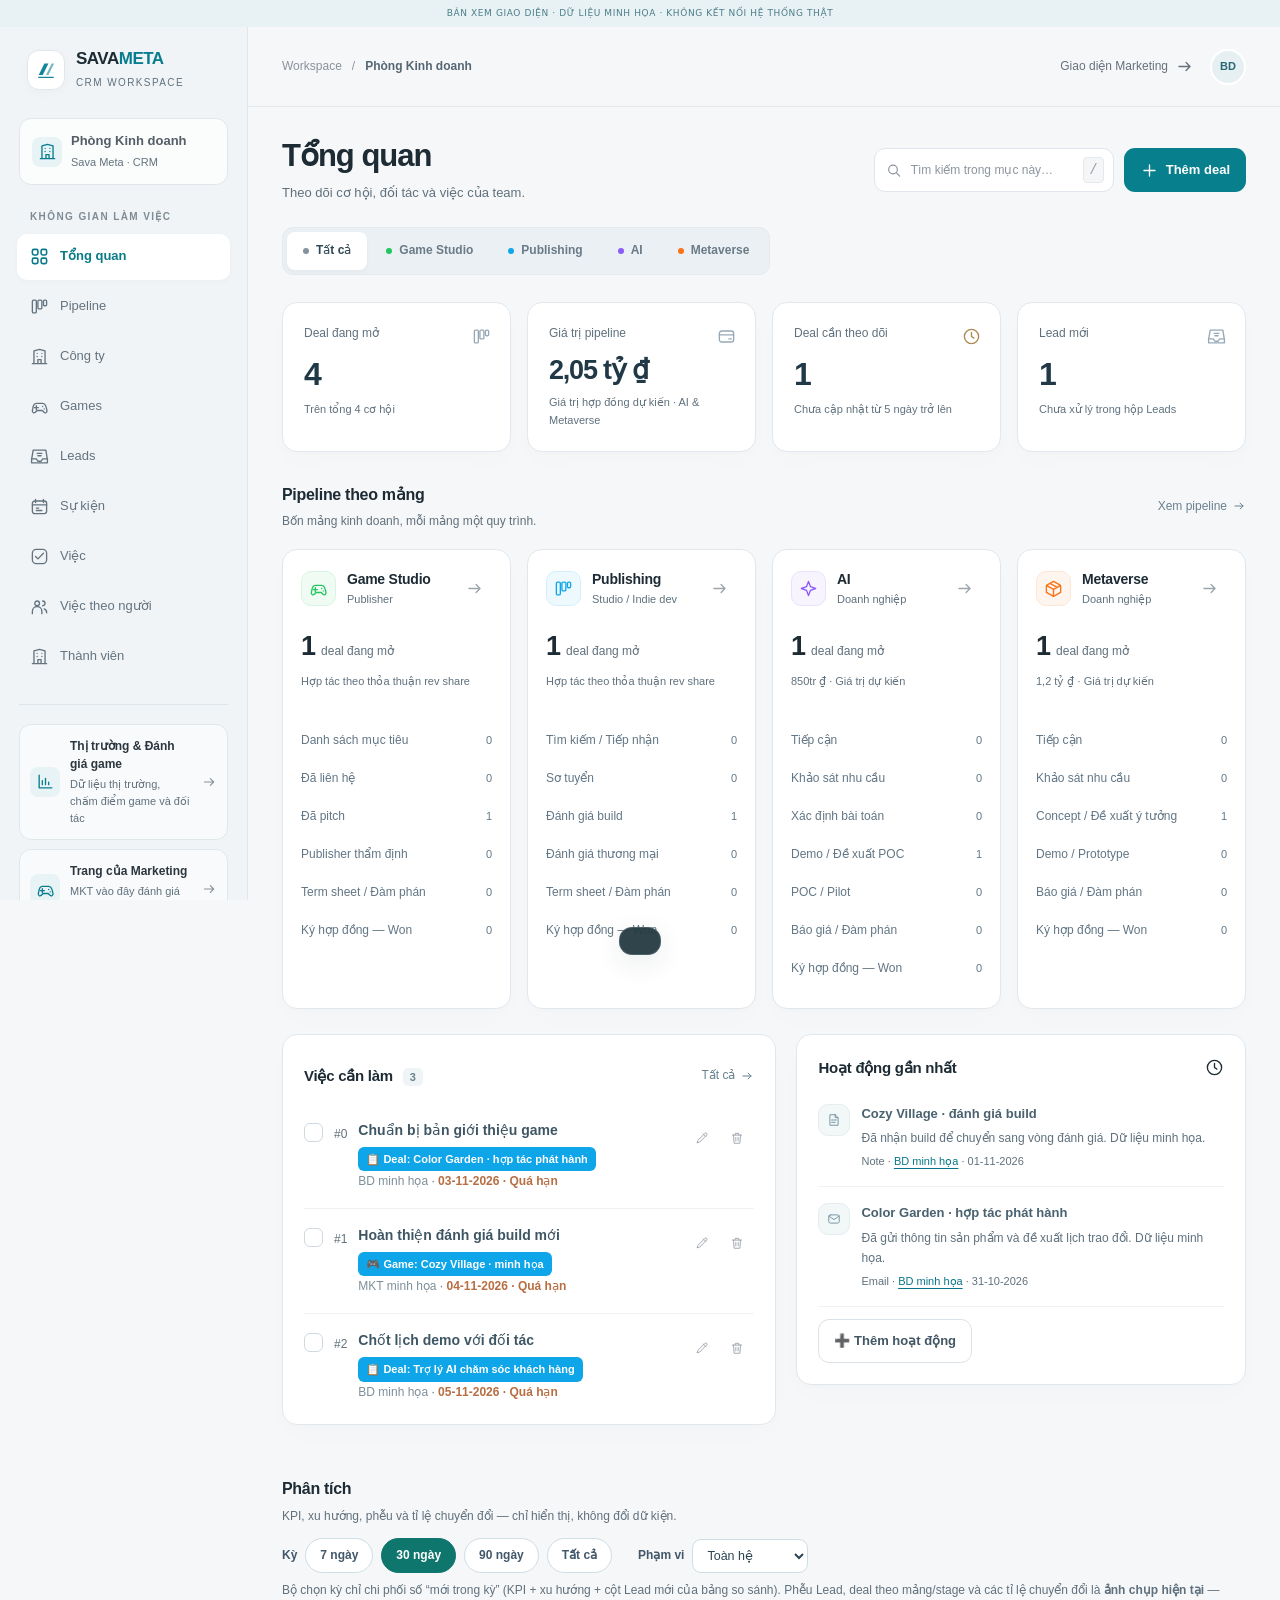
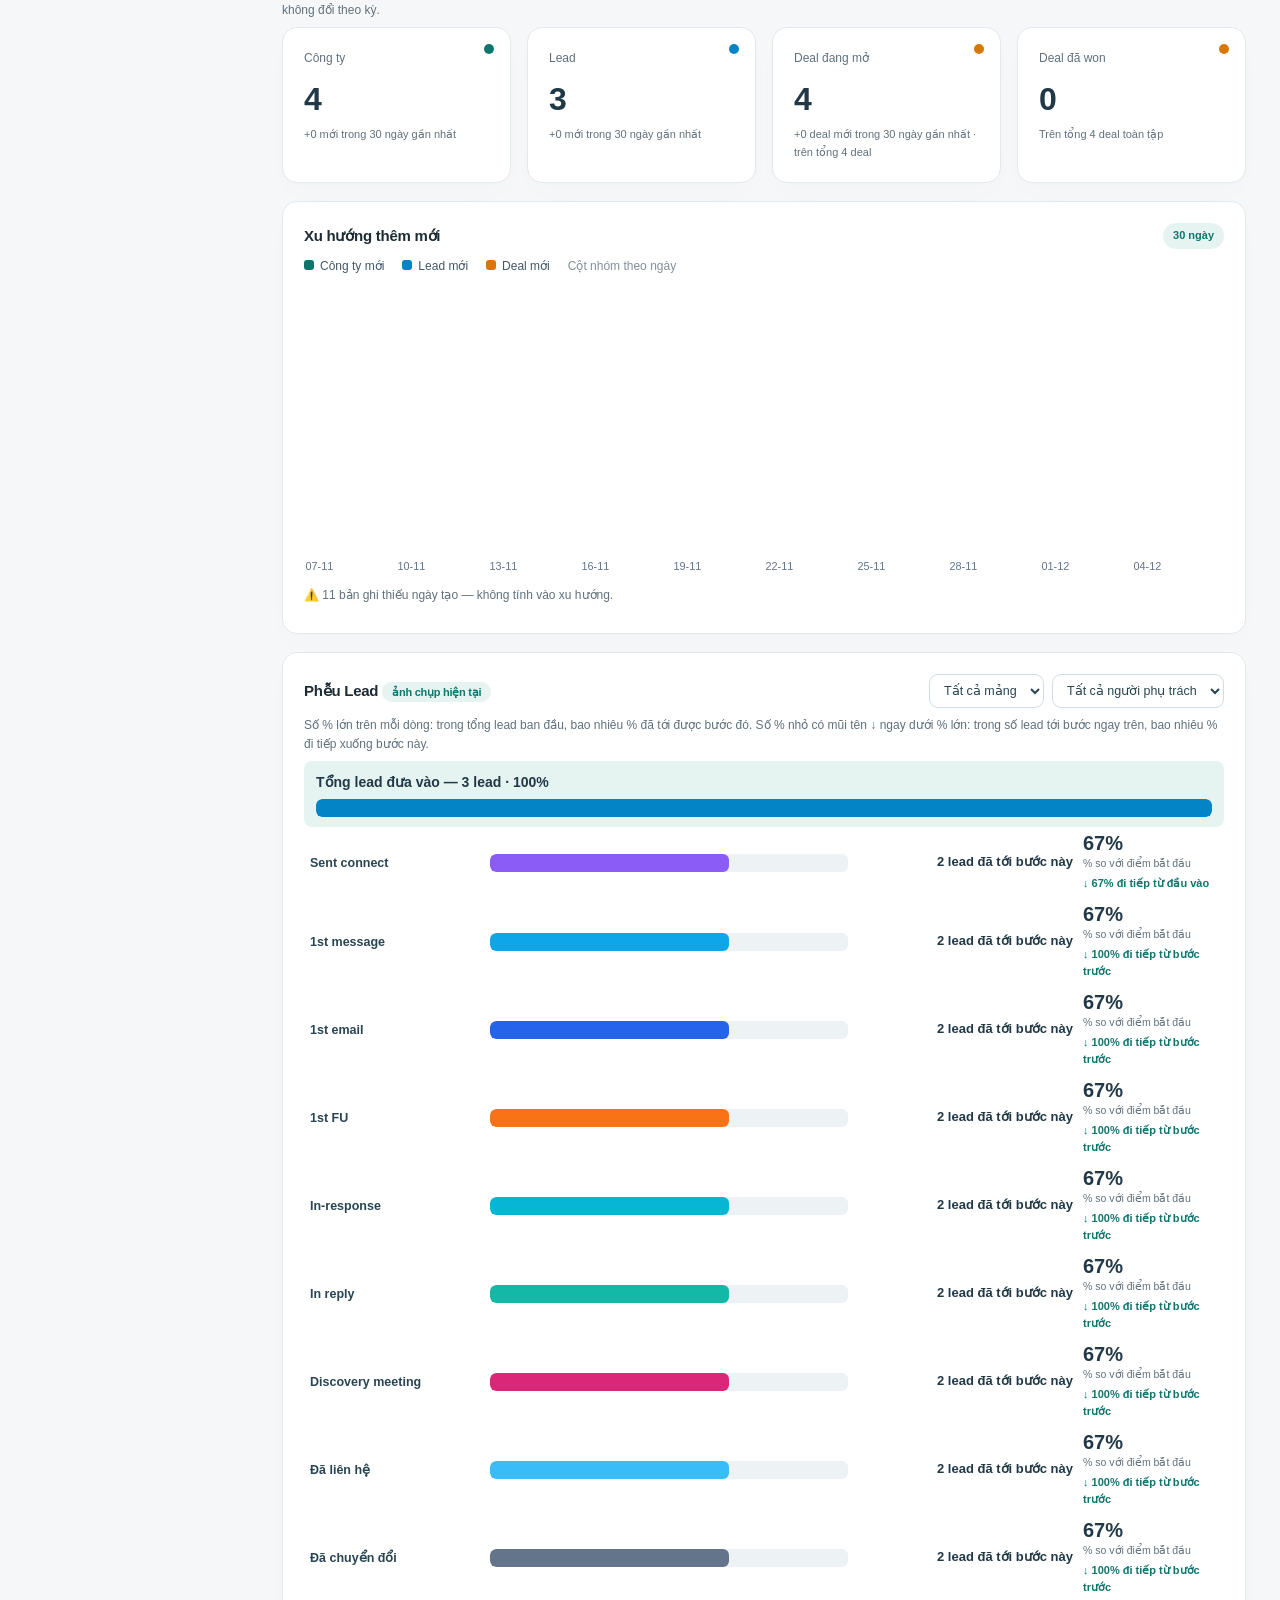
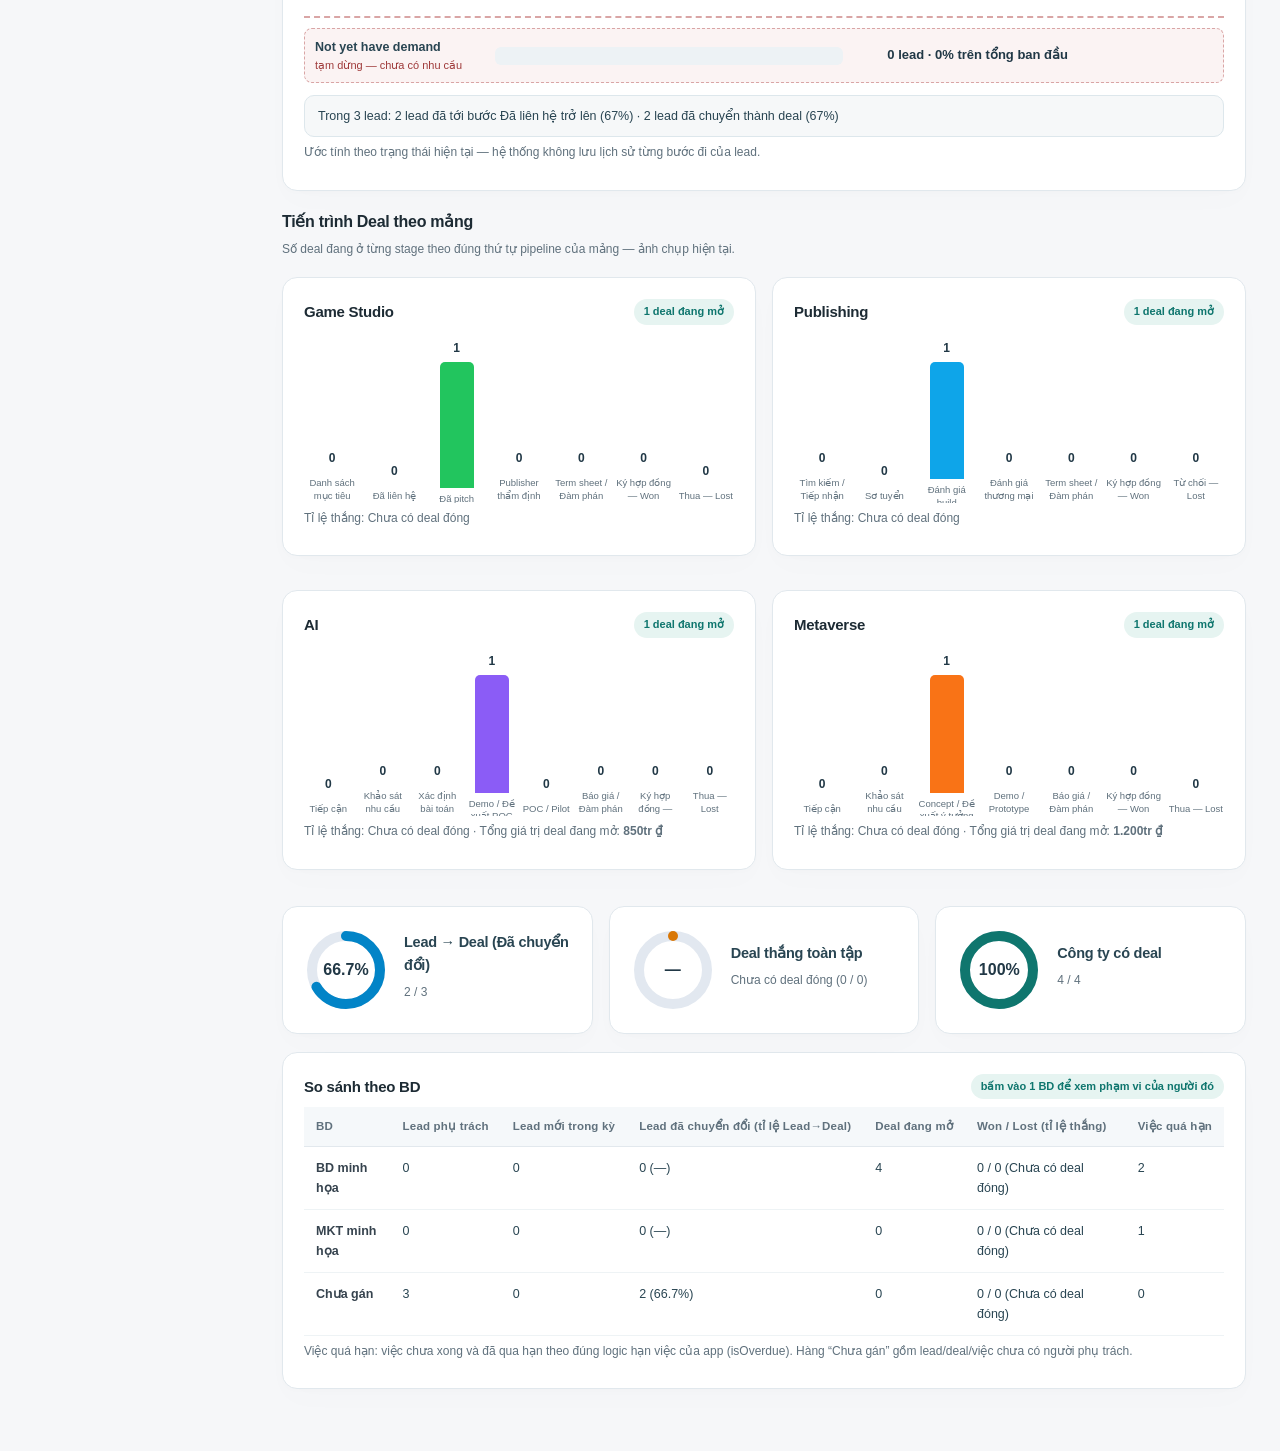
==== tests/visual/index.html @ 76980d5f "Chuẩn ngày dd-mm-yyyy toàn CRM (Zac chốt 4/11): helper hiển thị ở gốc (sysShortDate/fmtWhen/fmtStamp" ====
<!DOCTYPE html>
<html lang="vi">
<head>
<meta charset="UTF-8">
<meta name="viewport" content="width=device-width, initial-scale=1.0, viewport-fit=cover">
<title>Sava Meta CRM</title>
<style>
  * { box-sizing: border-box; margin: 0; padding: 0; }
  :root { --navy:#0f172a; --bg:#f1f5f9; --card:#fff; --line:#e2e8f0; --txt:#0f172a; --mut:#64748b; --acc:#2563eb; }
  body { font-family: -apple-system, "Segoe UI", Roboto, sans-serif; background: var(--bg); color: var(--txt); display: flex; min-height: 100vh; }
  /* Sidebar */
  .side { width: 218px; background: var(--navy); color: #cbd5e1; display: flex; flex-direction: column; position: fixed; top:0; bottom:0; }
  .side .logo { padding: 18px 18px 6px; color:#fff; font-weight: 800; font-size: 19px; }
  .side .logo span { color:#38bdf8; }
  .side .sub { padding: 0 18px 14px; font-size: 11.5px; color:#94a3b8; }
  .nav { padding: 6px 10px; display: flex; flex-direction: column; gap: 2px; }
  .nav button { text-align:left; background:none; border:none; color:#cbd5e1; padding: 9px 10px; border-radius: 8px; font-size: 14px; cursor: pointer; }
  .nav button:hover { background:#1e293b; color:#fff; }
  .nav button.on { background:#2563eb; color:#fff; }
  .side .foot { margin-top:auto; padding: 14px 18px; font-size: 11.5px; color:#94a3b8; }
  .side .foot button { margin-top:8px; background:#1e293b; color:#e2e8f0; border:1px solid #334155; padding:6px 10px; border-radius:6px; cursor:pointer; font-size:12px; }
  /* Main */
  .main { margin-left: 218px; flex: 1; padding: 18px 22px 40px; min-width: 0; }
  .demo-banner { background:#fef3c7; border:1px solid #f59e0b; color:#92400e; border-radius:10px; padding:9px 14px; font-size:13px; margin-bottom:14px; }
  .linetabs { display:flex; gap:8px; flex-wrap:wrap; margin-bottom:16px; }
  .linetabs button { border:1.5px solid var(--line); background:#fff; padding:8px 14px; border-radius:999px; cursor:pointer; font-size:13.5px; font-weight:600; }
  .linetabs button.on { color:#fff; border-color: transparent; }
  .toolbar { display:flex; gap:10px; align-items:center; margin-bottom:16px; }
  .toolbar h1 { font-size: 21px; margin-right:auto; }
  .toolbar input { padding:9px 12px; border:1px solid var(--line); border-radius:8px; width:250px; font-size:14px; }
  .btn { background: var(--acc); color:#fff; border:none; padding:9px 14px; border-radius:8px; cursor:pointer; font-size:13.5px; font-weight:600; }
  .btn.ghost { background:#fff; color:var(--txt); border:1px solid var(--line); }
  .btn.danger { background:#dc2626; }
  .btn.small { padding:5px 9px; font-size:12px; border-radius:7px; }
  /* KPI */
  .kpis { display:grid; grid-template-columns: repeat(4, 1fr); gap:12px; margin-bottom:16px; }
  .kpi { background:var(--card); border:1px solid var(--line); border-radius:12px; padding:14px 16px; }
  .kpi .k { font-size:12.5px; color:var(--mut); margin-bottom:6px; }
  .kpi .v { font-size:22px; font-weight:800; }
  .kpi .s { font-size:12px; color:var(--mut); margin-top:4px; }
  .grid2 { display:grid; grid-template-columns: 1.6fr 1fr; gap:12px; }
  .panel { background:var(--card); border:1px solid var(--line); border-radius:12px; padding:16px; margin-bottom:12px; }
  .panel h3 { font-size:15px; margin-bottom:12px; }
  .funnel-row { display:flex; align-items:center; gap:10px; margin-bottom:8px; font-size:13px; }
  .funnel-row .nm { width:190px; color:var(--txt); white-space:nowrap; overflow:hidden; text-overflow:ellipsis; }
  .funnel-row .bar { flex:1; height:14px; background:#eef2f7; border-radius:6px; overflow:hidden; }
  .funnel-row .bar i { display:block; height:100%; border-radius:6px; }
  .funnel-row .amt { width:130px; text-align:right; color:var(--mut); }
  table { width:100%; border-collapse: collapse; font-size:13.5px; }
  th { text-align:left; color:var(--mut); font-weight:600; padding:8px 8px; border-bottom:1px solid var(--line); font-size:12.5px; }
  td { padding:9px 8px; border-bottom:1px solid #eef2f7; vertical-align: top; }
  tr:hover td { background:#f8fafc; }
  .pill { display:inline-block; padding:2px 9px; border-radius:999px; font-size:11.5px; font-weight:700; color:#fff; }
  .pill.gray { background:#f1f5f9; color:#475569; }
  /* Leads chia theo trạng thái: mỗi trạng thái là 1 block ngang xếp dọc */
  .lead-status-block { margin-bottom:12px; }
  .lead-status-block .panel-title { margin-bottom:10px; }
  /* Lead Pipeline (kanban): tái dùng khung .board/.col/.dcard của pipeline
     deal; hàng đầu view Lead chứa nút thêm + toggle Block ⇄ Pipeline (mẫu
     .tabs/.linetabs sẵn có). Cột kết thúc âm "Not yet have demand" trình
     bày như cột đóng kiểu Lost của pipeline deal: nền xám lặng + thẻ mờ. */
  .lead-view-head { display:flex; gap:10px; align-items:center; margin-bottom:12px; flex-wrap:wrap; }
  .lead-view-head .tabs { margin-bottom:0; }
  .col.lead-col-closed { background:#e8ebee; }
  .col.lead-col-closed .dcard { opacity:.72; }
  .lead-show-more { width:100%; margin-top:2px; }
  /* View Block: header block bấm để đóng/mở + phân trang trong block */
  .lead-block-head { display:flex; justify-content:space-between; align-items:center; gap:10px; }
  .lead-status-block--collapsed .panel-title { margin-bottom:0; }
  .lead-block-pager .btn[disabled] { opacity:.45; cursor:not-allowed; }
  /* Lịch sử tổng chia theo loại hành động: mỗi loại là 1 block ngang xếp dọc */
  .audit-action-block { margin-bottom:12px; }
  .audit-action-block .panel-title { margin-bottom:10px; }
  /* Block Xoá nổi bật vừa phải bằng đúng cặp màu danger sẵn có của app
     (apple-design.css .btn.danger: nền #fff0f0 + viền #f1d5d7) */
  .audit-action-block--delete { background:#fff0f0; border-color:#f1d5d7; }
  .chip { display:inline-block; padding:2px 8px; border-radius:6px; font-size:11.5px; font-weight:600; margin:1px 2px 1px 0; color:#fff; }
  /* Nhãn loại đối tượng (shared.js typeBadgeHTML) — định nghĩa GIỐNG HỆT publishing.css */
  .type-badge{display:inline-block;padding:2px 8px;border-radius:6px;font-size:11.5px;font-weight:700;margin:1px 2px 1px 0;color:#fff;letter-spacing:.2px}
  .mut { color: var(--mut); font-size:12.5px; }
  .overdue { color:#dc2626; font-weight:700; }
  /* Kanban */
  .board { display:flex; gap:10px; overflow-x:auto; padding-bottom:12px; align-items:flex-start; }
  .col { min-width:238px; width:238px; background:#e9eef5; border-radius:12px; padding:10px; }
  .col.drag { outline:2px dashed #2563eb; }
  .col h4 { font-size:13px; margin:2px 2px 4px; display:flex; justify-content:space-between; }
  .col .sum { font-size:12px; color:var(--mut); margin:0 2px 10px; }
  .dcard { background:#fff; border:1px solid var(--line); border-radius:10px; padding:10px 11px; margin-bottom:8px; cursor:pointer; box-shadow:0 1px 2px rgba(15,23,42,.05); }
  .dcard:hover { border-color:#93c5fd; }
  .dcard .t { font-weight:700; font-size:13.5px; margin-bottom:3px; }
  .dcard .c { font-size:12.5px; color:var(--mut); }
  .dcard .a { font-size:13px; font-weight:700; margin-top:6px; }
  .dcard .meta { display:flex; justify-content:space-between; margin-top:6px; font-size:11.5px; color:var(--mut); }
  /* D6 (đợt 3): chuỗi dài không khoảng trắng không được tràn thẻ — số tiền/term
     trong .dcard .a và div mô tả game (.gdesc) phải tự xuống dòng. */
  .dcard .a { overflow-wrap: anywhere; }
  .gdesc { overflow-wrap: anywhere; }
  .stale { color:#dc2626; font-weight:700; }
  /* Games */
  .cards { display:grid; grid-template-columns: repeat(auto-fill, minmax(280px,1fr)); gap:12px; }
  .gcard { background:#fff; border:1px solid var(--line); border-radius:12px; padding:16px; }
  .gcard .emoji { font-size:30px; }
  .gcard h4 { margin:6px 0 2px; font-size:15.5px; }
  .score { display:flex; align-items:center; gap:8px; font-size:12px; margin-top:5px; }
  .score .lb { width:110px; color:var(--mut); }
  .score .bar { flex:1; height:8px; background:#eef2f7; border-radius:5px; overflow:hidden; }
  .score .bar i { display:block; height:100%; background:#38bdf8; }
  /* Drawer */
  .scrim { position:fixed; inset:0; background:rgba(15,23,42,.45); display:none; z-index:40; }
  .scrim.on { display:block; }
  .drawer { position:fixed; top:0; right:0; bottom:0; width:480px; max-width:94vw; background:#fff; z-index:50; transform:translateX(105%); transition:.2s; overflow-y:auto; padding:20px; box-shadow:-8px 0 24px rgba(0,0,0,.15); }
  .drawer.on { transform:none; }
  .drawer h2 { font-size:18px; margin-bottom:2px; padding-right:30px; }
  .drawer .x { position:absolute; top:14px; right:16px; background:none; border:none; font-size:20px; cursor:pointer; color:var(--mut); }
  .kv { display:grid; grid-template-columns: 150px 1fr; gap:7px 10px; font-size:13.5px; margin:14px 0; }
  .kv .k { color:var(--mut); }
  .tl { border-left:2px solid var(--line); margin:8px 0 0 6px; padding-left:14px; }
  .tl .ev { margin-bottom:12px; font-size:13px; }
  .tl .ev .when { color:var(--mut); font-size:12px; }
  select, .drawer input { padding:8px 10px; border:1px solid var(--line); border-radius:8px; font-size:13.5px; }
  .drawer textarea { width:100%; padding:8px 10px; border:1px solid var(--line); border-radius:8px; font-size:13.5px; font-family:inherit; min-height:60px; }
  /* Modal + toast */
  .modal { position:fixed; inset:0; background:rgba(15,23,42,.45); display:none; z-index:60; align-items:center; justify-content:center; }
  .modal.on { display:flex; }
  .modal .box { background:#fff; border-radius:14px; padding:22px; width:460px; max-width:94vw; max-height:88vh; overflow-y:auto; }
  .modal label { display:block; font-size:12.5px; color:var(--mut); margin:10px 0 4px; }
  .modal input, .modal select { width:100%; padding:9px 11px; border:1px solid var(--line); border-radius:8px; font-size:14px; }
  .modal textarea { width:100%; padding:9px 11px; border:1px solid var(--line); border-radius:8px; font-size:14px; font-family:inherit; min-height:64px; }
  #toast { position:fixed; bottom:22px; left:50%; transform:translateX(-50%) translateY(80px); background:var(--navy); color:#fff; padding:11px 18px; border-radius:10px; font-size:13.5px; z-index:99; transition:.25s; }
  #toast.on { transform:translateX(-50%); }
  .task { display:flex; gap:10px; align-items:flex-start; padding:9px 0; border-bottom:1px solid #eef2f7; font-size:13.5px; }
  .task input { margin-top:2px; width:16px; height:16px; }
  .task.done .tt { text-decoration: line-through; color:var(--mut); }
  /* Partner Eval (drawer công ty, mảng Publishing) */
  .pe-row { display:grid; grid-template-columns: 1fr 170px; gap:6px 10px; align-items:start; margin-bottom:8px; }
  .pe-row .lb { font-size:13px; font-weight:600; }
  .pe-row select { width:100%; }
  .pe-sub { margin-left:18px; }
  .pe-rev select { width:100%; }
  @media (max-width: 640px) { .pe-row { grid-template-columns: 1fr; } }
  /* FIX-C1 B18: KPI 3 cột (Việc theo người) qua class, không inline — để media query thắng ở màn hẹp */
  .kpis-3{grid-template-columns:repeat(3,1fr)}
  @media (max-width: 900px) { .kpis{grid-template-columns:repeat(2,1fr)} .kpis-3{grid-template-columns:repeat(2,1fr)} .grid2{grid-template-columns:1fr} .side{width:64px} .side .logo,.side .sub,.nav button span,.side .foot{display:none} .main{margin-left:64px} }
  /* FIX-C1 B18: one-pager Partner — hàng pillar cho phép wrap, nhãn thu lại ở màn hẹp (ghi đè width inline 190px) */
  @media (max-width: 700px) { #partnerPagerBox .score{flex-wrap:wrap} #partnerPagerBox .score .lb{width:auto !important; flex:1 1 120px} }
</style>
<meta name="theme-color" content="#f5f6f8">
<link rel="stylesheet" href="../../apple-design.css">
<link rel="stylesheet" href="../../auth.css">
<link rel="stylesheet" href="../../workspace-design.css?v=20261103.6">







<meta http-equiv="Content-Security-Policy" content="default-src 'none'; script-src 'self' 'unsafe-inline'; style-src 'self' 'unsafe-inline'; img-src 'self' data:; connect-src 'none'; form-action 'none'; base-uri 'none'"><script>
// Isolated visual fixture: never accesses the real origin's data or backend.
(()=>{const values=new Map(Object.entries({"sava_crm_shared_v1": "{\"members\": [{\"id\": \"ui-bd\", \"name\": \"BD minh họa\", \"role\": \"BD\", \"active\": true}, {\"id\": \"ui-mkt\", \"name\": \"MKT minh họa\", \"role\": \"MKT\", \"active\": true}], \"companies\": [{\"id\": \"ui-c1\", \"name\": \"Atlas Games · minh họa\", \"type\": \"Publisher\", \"roles\": {\"game_studio\": \"Publisher\"}, \"last\": \"2026-11-01\"}, {\"id\": \"ui-c2\", \"name\": \"Clover Studio · minh họa\", \"type\": \"Game studio\", \"roles\": {\"publishing\": \"Game studio\"}, \"last\": \"2026-11-01\"}, {\"id\": \"ui-c3\", \"name\": \"Aurora Retail · minh họa\", \"type\": \"Doanh nghiệp\", \"roles\": {\"ai\": \"Khách hàng\"}, \"last\": \"2026-10-31\"}, {\"id\": \"ui-c4\", \"name\": \"Horizon Group · minh họa\", \"type\": \"Doanh nghiệp\", \"roles\": {\"metaverse\": \"Khách hàng\"}, \"last\": \"2026-10-31\"}], \"games\": [{\"id\": \"ui-g1\", \"title\": \"Color Garden · minh họa\", \"own\": \"ours\", \"genre\": \"Puzzle\", \"platform\": \"iOS, Android\", \"stage\": \"Prototype\", \"emoji\": \"◈\", \"desc\": \"Hồ sơ minh họa để kiểm tra giao diện.\"}, {\"id\": \"ui-g2\", \"title\": \"Cozy Village · minh họa\", \"own\": \"partner\", \"company\": \"ui-c2\", \"genre\": \"Simulation\", \"platform\": \"iOS, Android\", \"stage\": \"Beta\", \"emoji\": \"◈\", \"desc\": \"Hồ sơ minh họa để kiểm tra giao diện đánh giá.\", \"buildUrl\": \"\", \"trailerUrl\": \"\"}], \"deals\": [{\"id\": \"ui-d1\", \"title\": \"Color Garden · hợp tác phát hành\", \"company\": \"ui-c1\", \"game\": \"ui-g1\", \"line\": \"game_studio\", \"stage\": \"pitched\", \"owner\": \"ui-bd\", \"leads\": [\"ui-l1\"], \"due\": \"2026-11-12\", \"idle\": 2, \"term\": {\"rev_share\": \"Đang trao đổi\"}, \"custom\": {}}, {\"id\": \"ui-d2\", \"title\": \"Cozy Village · đánh giá build\", \"company\": \"ui-c2\", \"game\": \"ui-g2\", \"line\": \"publishing\", \"stage\": \"build_eval\", \"owner\": \"ui-bd\", \"leads\": [\"ui-l2\"], \"due\": \"2026-11-09\", \"idle\": 5, \"term\": {\"rev_share\": \"Đang trao đổi\"}, \"custom\": {}}, {\"id\": \"ui-d3\", \"title\": \"Trợ lý AI chăm sóc khách hàng\", \"company\": \"ui-c3\", \"line\": \"ai\", \"stage\": \"demo\", \"owner\": \"ui-bd\", \"leads\": [], \"due\": \"2026-11-10\", \"idle\": 1, \"amount\": 850000000, \"cur\": \"VND\", \"custom\": {}}, {\"id\": \"ui-d4\", \"title\": \"Không gian trải nghiệm sản phẩm 3D\", \"company\": \"ui-c4\", \"line\": \"metaverse\", \"stage\": \"concept\", \"owner\": \"ui-bd\", \"leads\": [], \"due\": \"2026-11-15\", \"idle\": 1, \"amount\": 1200000000, \"cur\": \"VND\", \"custom\": {}}], \"leads\": [{\"id\": \"ui-l1\", \"name\": \"Atlas Games · minh họa\", \"company\": \"ui-c1\", \"person\": \"Đầu mối minh họa\", \"line\": \"game_studio\", \"status\": \"converted\", \"source\": \"Sự kiện\", \"note\": \"Dữ liệu minh họa\", \"when\": \"2026-11-01\"}, {\"id\": \"ui-l2\", \"name\": \"Clover Studio · minh họa\", \"company\": \"ui-c2\", \"person\": \"Đầu mối minh họa\", \"line\": \"publishing\", \"status\": \"converted\", \"source\": \"Giới thiệu\", \"note\": \"Dữ liệu minh họa\", \"when\": \"2026-11-01\"}, {\"id\": \"ui-l3\", \"name\": \"Yêu cầu demo mới · minh họa\", \"company\": \"ui-c3\", \"person\": \"Đầu mối minh họa\", \"line\": \"ai\", \"status\": \"new\", \"source\": \"Website\", \"note\": \"Dữ liệu minh họa\", \"when\": \"2026-11-01\"}], \"tasks\": [{\"id\": \"ui-t1\", \"title\": \"Chuẩn bị bản giới thiệu game\", \"assignee\": \"ui-bd\", \"deal\": \"ui-d1\", \"dueDate\": \"2026-11-03\", \"due\": \"2026-11-03\", \"done\": false}, {\"id\": \"ui-t2\", \"title\": \"Hoàn thiện đánh giá build mới\", \"assignee\": \"ui-mkt\", \"game\": \"ui-g2\", \"dueDate\": \"2026-11-04\", \"due\": \"2026-11-04\", \"done\": false}, {\"id\": \"ui-t3\", \"title\": \"Chốt lịch demo với đối tác\", \"assignee\": \"ui-bd\", \"deal\": \"ui-d3\", \"dueDate\": \"2026-11-05\", \"due\": \"2026-11-05\", \"done\": false}], \"activities\": [{\"id\": \"ui-a1\", \"deal\": \"ui-d2\", \"type\": \"Note\", \"who\": \"ui-bd\", \"when\": \"2026-11-01\", \"text\": \"Đã nhận build để chuyển sang vòng đánh giá. Dữ liệu minh họa.\"}, {\"id\": \"ui-a2\", \"deal\": \"ui-d1\", \"type\": \"Email\", \"who\": \"ui-bd\", \"when\": \"2026-10-31\", \"text\": \"Đã gửi thông tin sản phẩm và đề xuất lịch trao đổi. Dữ liệu minh họa.\"}], \"verticals\": [], \"leadDealStatusMigrated\": true}", "sava_publishing_v1": "{\"version\": 1, \"marketUpdates\": [], \"requests\": [{\"id\": \"ui-r1\", \"kind\": \"game\", \"entityId\": \"ui-g2\", \"requestedBy\": \"ui-bd\", \"assignee\": \"ui-mkt\", \"due\": \"2026-11-04\", \"requestNote\": \"Yêu cầu minh họa để kiểm tra bố cục và thao tác.\", \"source\": \"\", \"build\": \"Preview 1.0\", \"status\": \"Chờ đánh giá\", \"requestedAt\": \"2026-11-01T02:00:00.000Z\", \"current\": null, \"revisions\": [], \"revision\": 0}, {\"id\": \"ui-r2\", \"kind\": \"company\", \"entityId\": \"ui-c2\", \"requestedBy\": \"ui-bd\", \"assignee\": \"ui-mkt\", \"due\": \"2026-11-05\", \"requestNote\": \"Yêu cầu minh họa để kiểm tra form đánh giá Partner.\", \"source\": \"\", \"build\": \"\", \"status\": \"Chờ đánh giá\", \"requestedAt\": \"2026-11-01T02:00:00.000Z\", \"current\": null, \"revisions\": [], \"revision\": 0}]}"}));const memory={getItem:k=>values.has(k)?values.get(k):null,setItem:(k,v)=>values.set(k,String(v)),removeItem:k=>values.delete(k),clear:()=>values.clear(),key:i=>[...values.keys()][i]||null,get length(){return values.size}};Object.defineProperty(window,'localStorage',{value:memory});Object.defineProperty(window,'sessionStorage',{value:memory});})();
</script><style>.ui-preview-label{position:fixed;z-index:12000;left:0;right:0;top:0;height:27px;display:grid;place-items:center;background:#e8f2f4;color:#4b7c89;font:9px/1.4 system-ui;letter-spacing:.6px;text-align:center;padding:0 6px}.workspace-header,.topbar{top:27px!important}.side{padding-top:48px!important}.main,.layout{padding-top:27px!important}.topbar{margin-top:27px!important}.layout{padding-top:0!important}body>.main{padding-top:27px!important}html.sava-locked #savaAuthRoot{padding-top:70px!important}</style></head>
<body class="crm-shell"><div class="ui-preview-label" role="note">BẢN XEM GIAO DIỆN · DỮ LIỆU MINH HỌA · KHÔNG KẾT NỐI HỆ THỐNG THẬT</div>
<aside class="side" id="workspaceSide" aria-label="Không gian làm việc">
  <a class="brand" href="index.html" aria-label="Sava Meta CRM — Tổng quan">
  <span class="brand-mark" aria-hidden="true"><svg viewBox="0 0 32 32" fill="none"><path d="m7 22 7-14h5l-7 14H7Z" fill="#12869b"/><path d="m16 22 7-14h3l-7 14h-3Z" fill="#75b7c3"/><path d="M7 25h18" stroke="#12869b" stroke-width="1.5" stroke-linecap="round"/></svg></span>
  <span><span class="brand-name">SAVA<span>META</span></span><span class="brand-caption" style="display:block">CRM WORKSPACE</span></span></a>
  <div class="workspace-switch"><span class="workspace-icon"><i data-icon="company"></i></span><div><strong>Phòng Kinh doanh</strong><small>Sava Meta · CRM</small></div></div>
  <div class="nav-heading">Không gian làm việc</div>
  <nav class="nav" id="nav" aria-label="Điều hướng chính"><button data-view="dash" class="on"><i data-icon="overview"></i><span>Tổng quan</span></button>
<button data-view="board" class=""><i data-icon="pipeline"></i><span>Pipeline</span></button>
<button data-view="companies" class=""><i data-icon="company"></i><span>Công ty</span></button>
<button data-view="games" class=""><i data-icon="game"></i><span>Games</span></button>
<button data-view="leads" class=""><i data-icon="inbox"></i><span>Leads</span></button>
<button data-view="events" class=""><i data-icon="meeting"></i><span>Sự kiện</span></button>
<button data-view="tasks" class=""><i data-icon="check"></i><span>Việc</span></button>
<button data-view="tasksByMember" class=""><i data-icon="team"></i><span>Việc theo người</span></button>
<button data-view="members" class=""><i data-icon="company"></i><span>Thành viên</span></button>
<button data-view="import" class="import-bd-only" style="display:none"><i data-icon="inbox"></i><span>Import</span></button>
<button data-view="auditHistory" class="audit-admin-only" style="display:none"><i data-icon="clock"></i><span>Lịch sử tổng</span></button></nav>
  <div class="side-nav-cards">
    <a href="publishing.html" class="nav-card"><span class="nav-card-icon"><i data-icon="chart"></i></span><span class="nav-card-text"><strong>Thị trường &amp; Đánh giá game</strong><small>Dữ liệu thị trường, chấm điểm game và đối tác</small></span><i data-icon="arrow"></i></a>
    <a href="mkt.html" class="nav-card"><span class="nav-card-icon"><i data-icon="game"></i></span><span class="nav-card-text"><strong>Trang của Marketing</strong><small>MKT vào đây đánh giá Company &amp; Game</small></span><i data-icon="arrow"></i></a>
  </div>
  <div class="foot">
    <div class="foot-label">Sava Meta · Bản xem giao diện</div>
  </div>
</aside>
<div class="side-scrim" aria-hidden="true"></div>
<main class="main">
  <header class="workspace-header">
    <div class="workspace-path"><button id="workspaceMenu" class="icon-button menu-toggle" aria-label="Mở menu không gian làm việc" aria-controls="workspaceSide" aria-expanded="false"><i data-icon="menu"></i></button><span>Workspace</span><span aria-hidden="true">/</span><strong>Phòng Kinh doanh</strong></div>
    <div class="header-actions"><a class="role-link" href="mkt.html">Giao diện Marketing<i data-icon="arrow"></i></a><span class="avatar" aria-label="Giao diện Business Development">BD</span></div>
  </header>
  <div class="toolbar">
    <div class="page-heading"><h1 id="viewTitle">Tổng quan</h1><p class="page-description" id="viewDescription">Theo dõi cơ hội, đối tác và việc của team.</p></div>
    <div class="page-actions"><div class="search-control"><i data-icon="search"></i><input id="search" aria-label="Tìm kiếm trong mục đang xem" placeholder="Tìm kiếm trong mục này…" autocomplete="off"><kbd>/</kbd><button id="clearSearch" class="clear-search" aria-label="Xóa tìm kiếm"><i data-icon="close"></i></button></div><button class="btn" id="headerAddDealBtn" onclick="openAdd()"><i data-icon="plus"></i>Thêm deal</button></div>
  </div>
  <div class="linetabs" id="linetabs" role="group" aria-label="Lọc theo mảng kinh doanh"></div>
  <div id="view"></div>
</main>
<nav class="mobile-nav" aria-label="Điều hướng trên điện thoại"><button data-view="dash" class="on" aria-label="Tổng quan"><i data-icon="overview"></i><span>Tổng quan</span></button>
<button data-view="board" class="" aria-label="Pipeline"><i data-icon="pipeline"></i><span>Pipeline</span></button>
<button data-view="companies" class="" aria-label="Công ty"><i data-icon="company"></i><span>Công ty</span></button>
<button data-view="games" class="" aria-label="Games"><i data-icon="game"></i><span>Games</span></button>
<button data-view="leads" class="" aria-label="Leads"><i data-icon="inbox"></i><span>Leads</span></button>
<button data-view="events" class="" aria-label="Sự kiện"><i data-icon="meeting"></i><span>Sự kiện</span></button>
<button data-view="tasks" class="" aria-label="Việc"><i data-icon="check"></i><span>Việc</span></button>
<button data-view="tasksByMember" class="" aria-label="Việc theo người"><i data-icon="team"></i><span>Việc theo người</span></button>
<button data-view="members" class="" aria-label="Thành viên"><i data-icon="company"></i><span>Thành viên</span></button>
<button data-view="import" class="import-bd-only" style="display:none" aria-label="Import"><i data-icon="inbox"></i><span>Import</span></button>
<button data-view="auditHistory" class="audit-admin-only" style="display:none" aria-label="Lịch sử tổng"><i data-icon="clock"></i><span>Lịch sử tổng</span></button></nav>


<div class="scrim" id="scrim" onclick="closeDrawer()"></div>
<aside class="drawer" id="drawer"></aside>

<div class="modal" id="modal">
  <div class="box">
    <h3 style="font-size:16px">Thêm deal mới</h3>
    <label>Mảng</label>
    <select id="f_line" onchange="fillStages()"></select>
    <label>Tên deal</label>
    <input id="f_title" placeholder="VD: Game X — Publisher Y">
    <label>Công ty / đối tác</label>
    <select id="f_company" data-combo="1" class="combo-source" onchange="onDealCompanyChange()"></select><div class="combo" data-combo-for="f_company"><input class="combo-input" data-combo-input="f_company" type="text" autocomplete="off" placeholder="Gõ tên công ty để tìm…" value="" aria-label="Gõ tên công ty để tìm"><div class="combo-list" hidden></div></div>
    <div id="f_newCompanyWrap" style="display:none; margin-top:6px">
      <input id="f_newCompany" placeholder="Tên công ty mới — sẽ tạo khi lưu deal">
    </div>
    <div id="f_gameWrap" style="display:none">
      <label>Game gắn với deal <span id="f_gameReq" style="color:#dc2626"></span></label>
      <select id="f_game" data-combo="1" class="combo-source" onchange="onDealFormGameChange()"></select><div class="combo" data-combo-for="f_game"><input class="combo-input" data-combo-input="f_game" type="text" autocomplete="off" placeholder="Gõ tên game để tìm…" value="" aria-label="Gõ tên game để tìm"><div class="combo-list" hidden></div></div>
      <div id="f_newGameWrap" style="display:none; margin-top:6px">
        <input id="f_newGame" placeholder="Tên game mới — sẽ tạo game đối tác gắn công ty ở trên">
      </div>
      <div class="mut" id="f_gameHint" style="margin-top:4px"></div>
    </div>
    <label id="f_amount_label">Giá trị dự kiến</label>
    <input id="f_amount" type="number" min="0" placeholder="500000000">
    <label>Tiền tệ</label>
    <select id="f_cur"><option value="VND">VND</option><option value="USD">USD</option></select>
    <div id="f_verticalWrap" style="display:none">
      <label>Phân khúc ngành (chỉ mảng Metaverse)</label>
      <div id="f_verticalBox"></div>
    </div>
    <label>Stage bắt đầu</label>
    <select id="f_stage"></select>
    <label>Người phụ trách</label>
    <div id="f_ownerWrap"></div>
    <div id="f_leadsWrap">
      <label>Lead đầu mối gắn vào deal (lead của công ty đã chọn — công ty có ★ Đầu mối chính thì lead đó được điền sẵn, bỏ tick/thêm tự do trước khi lưu)</label>
      <div id="f_leadsBox"></div>
    </div>
    <div style="display:flex; gap:8px; margin-top:16px; justify-content:flex-end">
      <button class="btn ghost" onclick="closeAdd()">Hủy</button>
      <button class="btn" onclick="saveDeal()">Lưu deal</button>
    </div>
  </div>
</div>
<div class="modal" id="editModal"><div class="box" id="editBox"></div></div>
<div class="modal" id="partnerPager"><div class="box" id="partnerPagerBox" style="width:680px;position:relative"></div></div>
<div id="toast"></div>
<script src="../../apple-ui.js"></script>
<script src="../../shared.js"></script>
<script src="../../dedupe.js"></script>
<script src="../../audit.js"></script>
<script src="../../publishing-score.js"></script>
<script src="../../publishing-bridge.js"></script>
<script>
let S = loadState();
/* ===== P2 (đợt 7 quyết định): migration MỘT LẦN chuẩn hoá status lead theo deal =====
   Bất biến mới: lead đang gắn ≥1 deal thì status phải là "converted". Dữ
   liệu có sẵn từ trước quyết định này có thể còn lead đã gắn deal mà status
   chưa "converted" -> chuẩn hoá tại đây. Marker state.leadDealStatusMigrated
   (đặt trên state, sống qua storeState/localStorage như các field lạ khác
   của state) đảm bảo chạy đúng 1 lần trên mỗi kho dữ liệu; thao tác là
   idempotent nên kể cả khi marker bị mất qua một vòng đồng bộ thì chạy lại
   cũng không đổi thêm gì. TUYỆT ĐỐI KHÔNG hồi status của lead "converted"
   không có deal nào (có thể là thao tác tay của user).
   Vị trí: migrateState nằm trong shared.js (ngoài phạm vi sửa của đợt này)
   nên migration này chạy ngay sau loadState() ở phía index — TRƯỚC khi
   crmPrevSnap được chụp — và ghi lại bằng storeState (đúng đường loadState
   tự ghi migrateState), KHÔNG qua save(): không sinh audit, không tăng rev.
   Lead bị đổi được đóng dấu hệ thống tại chỗ theo tiền lệ C7: updatedAt =
   thời điểm migration, updatedBy = member đang đăng nhập nếu xác định
   được qua window.SavaAuth.currentUser(), không thì "" — không bịa. */
function migrateLeadDealStatusesOnce(state) {
  if (!state || typeof state !== "object" || state.leadDealStatusMigrated) return 0;
  state.leadDealStatusMigrated = true;
  const deals = Array.isArray(state.deals) ? state.deals : [];
  const attached = new Set();
  deals.forEach(d => { if (d && Array.isArray(d.leads)) d.leads.forEach(lid => attached.add(String(lid))); });
  if (!attached.size || !Array.isArray(state.leads)) return 0;
  const migNowIso = new Date().toISOString();
  let migBy = "";
  try { const u = (typeof window !== "undefined" && window.SavaAuth && typeof window.SavaAuth.currentUser === "function") ? window.SavaAuth.currentUser() : null; if (u && u.memberId) migBy = String(u.memberId); } catch (e) {}
  let changed = 0;
  state.leads.forEach(l => {
    if (l && attached.has(String(l.id)) && l.status !== "converted") { l.status = "converted"; l.updatedAt = migNowIso; l.updatedBy = migBy; changed++; }
  });
  return changed;
}
try { const __migHadMarker = !!S.leadDealStatusMigrated; const __migChanged = migrateLeadDealStatusesOnce(S); if (__migChanged > 0 || (!__migHadMarker && S.leadDealStatusMigrated)) storeState(S); } catch (e) {}
/* Cảnh báo dữ liệu hỏng (S1a, phía UI): shared.js đặt window.CRM_LOAD_ISSUE khi
   localStorage bị JSON hỏng và loadState buộc phải chạy tạm với dữ liệu trống.
   Hiển thị banner cố định ở đầu app để người dùng KHÔNG lưu đè lên dữ liệu thật
   trước khi khôi phục từ bản sao lưu. */
if (typeof window !== "undefined" && window.CRM_LOAD_ISSUE) {
  try {
    const __issue = window.CRM_LOAD_ISSUE;
    const __banner = document.createElement("div");
    __banner.id = "crmLoadIssueBanner";
    __banner.setAttribute("role", "alert");
    __banner.style.cssText = "background:#fef2f2;border:1.5px solid #dc2626;color:#991b1b;border-radius:10px;padding:11px 14px;font-size:13.5px;margin-bottom:14px;line-height:1.55";
    __banner.textContent = __issue.type === "sanitized"
      ? "⚠️ Đã loại " + (__issue.dropped || 0) + " phần tử dữ liệu hỏng (không phải hồ sơ hợp lệ) khi tải dữ liệu. Các hồ sơ còn lại vẫn nguyên vẹn; hãy kiểm tra lại danh sách trước khi lưu tiếp."
      : "⚠️ Dữ liệu đã lưu trên máy này bị hỏng — hệ thống đang chạy tạm với dữ liệu TRỐNG (không tự nạp dữ liệu mẫu). Bản gốc đã được sao lưu ở khóa “" + (__issue.backupKey || "(không rõ)") + "”. Dữ liệu thật nằm trên máy chủ Supabase và sẽ được nạp lại khi đăng nhập; hãy liên hệ quản trị nếu cần khôi phục từ bản sao lưu.";
    const __main = document.querySelector(".main");
    if (__main) __main.insertBefore(__banner, __main.firstChild);
  } catch (e) {}
}
let curLine = "all", curView = "dash", query = "";
/* ===== A10 (đợt 3): chống lost-update khi mở CRM ở NHIỀU TAB =====
   Cơ chế đã chọn: REVISION GUARD + CHẶN LƯU KÈM CẢNH BÁO (không ghi đè mù).
   - Mỗi lần save() thành công, state mang _crmRev tăng dần + _crmTab (id tab ghi).
     Hai field này đi qua migrateState nguyên vẹn (field lạ được giữ) và trang
     Publishing chỉ đọc CRM nên không tự tăng rev — lần ghi lại cùng rev của nó
     không bị tính là xung đột.
   - save() TRƯỚC khi ghi luôn đọc lại raw hiện tại trong localStorage: nếu rev
     đã lưu CAO HƠN rev tab này đang giữ và do tab khác ghi -> tab này đã CŨ:
     chặn ghi, hiện banner cố định + toast, mọi lần save() sau đó tiếp tục bị
     chặn cho tới khi người dùng bấm "Tải lại dữ liệu mới nhất" (crmReloadLatest).
   - Thêm listener 'storage' để phát hiện SỚM ngay khi tab khác vừa ghi (không
     phải chờ tới lần lưu tiếp theo) — tương đương cơ chế Publishing đang dùng
     cho kho sava_publishing_v1 ở publishing-bridge.js.
   - Luồng MỘT tab không đổi: rev khớp -> ghi như cũ, không banner, không hỏi. */
const CRM_TAB_ID = "tab-" + Date.now().toString(36) + "-" + Math.random().toString(36).slice(2, 8);
let crmRev = (typeof S === "object" && S && typeof S._crmRev === "number" && Number.isFinite(S._crmRev)) ? S._crmRev : 0;
let crmStale = false;
function crmRawRev(raw) {
  if (!raw) return null;
  try { const p = JSON.parse(raw); if (p && typeof p === "object" && !Array.isArray(p)) return { rev: typeof p._crmRev === "number" && Number.isFinite(p._crmRev) ? p._crmRev : 0, tab: p._crmTab || "" }; } catch (e) {}
  return null;
}
function crmMarkStale() {
  if (crmStale) return;
  crmStale = true;
  try {
    if (!document.getElementById("crmStaleBanner")) {
      const b = document.createElement("div");
      b.id = "crmStaleBanner";
      b.setAttribute("role", "alert");
      b.style.cssText = "background:#fef2f2;border:1.5px solid #dc2626;color:#991b1b;border-radius:10px;padding:11px 14px;font-size:13.5px;margin-bottom:14px;line-height:1.55";
      b.innerHTML = "⚠️ <b>Dữ liệu đã được tab/cửa sổ CRM khác cập nhật mới hơn bản bạn đang xem.</b> Để tránh ghi đè mất thay đổi của tab kia, việc lưu ở tab này đã bị CHẶN. Hãy tải lại dữ liệu mới nhất trước khi sửa tiếp. <button type=\"button\" onclick=\"crmReloadLatest()\" style=\"margin-left:8px;background:#dc2626;color:#fff;border:none;padding:6px 12px;border-radius:7px;cursor:pointer;font-size:13px;font-weight:600\">Tải lại dữ liệu mới nhất</button>";
      const m = document.querySelector(".main");
      if (m) m.insertBefore(b, m.firstChild);
    }
  } catch (e) {}
  toast("⚠️ Tab khác đã cập nhật dữ liệu CRM — tab này đã bị chặn lưu để tránh ghi đè. Hãy tải lại dữ liệu mới nhất.");
}
function crmReloadLatest() {
  S = loadState();
  /* Nạp lại dữ liệu mới nhất = mốc diff mới cho save(): thay đổi từ tab khác
     không được bị đóng dấu/audit như thể do người dùng ở tab này sửa. */
  crmPrevSnap = crmSnapshotOf(S);
  crmRev = (S && typeof S._crmRev === "number" && Number.isFinite(S._crmRev)) ? S._crmRev : 0;
  crmStale = false;
  const b = document.getElementById("crmStaleBanner");
  if (b) b.remove();
  closeDrawer();
  render();
  toast("Đã tải lại dữ liệu CRM mới nhất — bạn sửa tiếp được rồi.");
}
if (typeof window !== "undefined" && typeof window.addEventListener === "function") {
  window.addEventListener("storage", e => {
    if (!e || e.key !== STORE_KEY || !e.newValue) return;
    const info = crmRawRev(e.newValue);
    if (info && info.rev > crmRev && info.tab !== CRM_TAB_ID) crmMarkStale();
  });
}
/* === Đóng dấu thời gian + sinh lịch sử (audit) tại đường lưu CRM ===
   save() là đường lưu DUY NHẤT của kho CRM: trước khi ghi, chụp bản sao
   SÂU của state đã lưu lần trước (crmPrevSnap — khởi tạo từ state lúc nạp
   trang, cập nhật sau mỗi lần save thành công); sau khi mutate, stamp +
   diff từng entity qua SavaSys.stampCollection (shared.js): entity thật
   sự đổi mới được đóng dấu updatedAt/updatedBy (+createdAt khi tạo mới)
   và sinh đúng 1 mục audit. Mục audit được ghi qua window.SavaAudit
   (supabase-data.js -> bảng audit_log) SAU khi storeState thành công và
   trong try/catch riêng — lỗi ghi audit KHÔNG bao giờ làm hỏng lưu chính.
   Lần save bị chặn (tab cũ) thì không đóng dấu, không sinh audit. */
let crmPrevSnap = null;
function crmSnapshotOf(state) {
  const snap = {};
  try {
    (window.SavaSys ? SavaSys.CRM_ENTITY_TYPES : []).forEach(([key]) => { snap[key] = window.SavaSys ? SavaSys.snapshotById(state ? state[key] : []) : new Map(); });
  } catch (e) {}
  return snap;
}
try { crmPrevSnap = crmSnapshotOf(typeof S === "object" ? S : null); } catch (e) { crmPrevSnap = null; }
function currentMemberIdForStamp() {
  try { const u = authCurrentUser(); if (u && u.memberId) return String(u.memberId); } catch (e) {}
  return "";
}
/* === Ép đóng dấu cho BẢN GHI CHỦ khi HOẠT ĐỘNG của nó thay đổi ===
   Hoạt động là collection RIÊNG (S.activities) gắn vào đúng 1 chủ
   (deal/lead/game): thêm/sửa/xoá hoạt động không đổi field nào của bản
   ghi chủ nên stampCollection (so field của chính chủ) không thấy thay
   đổi — trước đợt này chủ KHÔNG được đóng dấu updatedAt/updatedBy và
   KHÔNG có mục lịch sử nào, dù thao tác hoạt động là một lần cập nhật
   thật của chủ (QA độc lập đo bằng fixture: dấu đứng yên, audit chỉ có
   mục của chính activity). Nay stampCrmAndAudit TIỀN-TÍNH tác động lên
   chủ từ diff của chính collection activities (bản chụp crmPrevSnap so
   state hiện tại, bỏ qua 3 trường hệ thống qua diffEntity) TRƯỚC khi
   đóng dấu, rồi truyền vào stampCollection của chủ qua forcedChangesById
   (shared.js) — chủ được đóng dấu + sinh ĐÚNG 1 mục audit (action
   "update", change field "activity") bằng ĐÚNG cơ chế stamp sẵn có, dấu
   nằm trên chính object chủ nên đi qua save() + legacy_extra +
   diff-sync lên server như mọi lần sửa khác (máy khác nhận về qua
   snapshot, không đóng dấu lại). Áp cho CẢ 3 loại chủ deal/lead/game để
   nhất quán (gốc yêu cầu chỉ nêu lead/game; deal trước đây cũng thiếu
   dấu y hệt). Quyết định chi tiết:
   - Thêm: chủ mới nhận change "Hoạt động — thêm" (to = tóm tắt activity).
   - Sửa (giữ chủ): change "Hoạt động — sửa" (from/to = tóm tắt cũ/mới).
   - Xoá: change "Hoạt động — xoá" (from = tóm tắt activity đã xoá).
   - Đổi chủ: chủ CŨ nhận "Hoạt động — chuyển đi", chủ MỚI nhận "Hoạt
     động — chuyển đến" — cả hai đều được đóng dấu + ghi lịch sử.
   - Chủ đã bị xoá trong CÙNG lần lưu (vd xoá lead kéo theo hoạt động
     gắn trực tiếp): bỏ qua — chủ đã có mục delete của chính nó.
   - Thao tác bị chặn (createActivity/saveActivity validate fail, xoá bị
     huỷ ở confirm): S.activities không hề mutate nên diff rỗng -> không
     sinh forced nào -> chủ giữ nguyên dấu, 0 mục audit cho chủ.
   - Nhiều hoạt động của cùng 1 chủ đổi trong 1 lần lưu: các change gộp
     vào ĐÚNG 1 mục audit của chủ trong lần lưu đó (stampCollection gộp
     forced vào mục duy nhất nó sinh cho entity). */
function activityOwnerKeyOf(a) {
  if (!a) return null;
  const kinds = ["deal", "lead", "game"].filter(k => a[k]);
  if (kinds.length !== 1) return null;
  return { kind: kinds[0], id: String(a[kinds[0]]) };
}
function activityStampSummary(a) {
  const type = String((a && a.type) || "Hoạt động");
  const text = String((a && a.text) || "").trim().replace(/\s+/g, " ");
  const short = text.length > 80 ? text.slice(0, 80) + "…" : text;
  return short ? type + ": " + short : type;
}
function crmActivityOwnerForced() {
  const maps = { deal: new Map(), lead: new Map(), game: new Map() };
  try {
    if (!window.SavaSys || !crmPrevSnap || !crmPrevSnap.activities) return maps;
    const before = crmPrevSnap.activities;
    const cur = new Map();
    (Array.isArray(S.activities) ? S.activities : []).forEach(a => { if (a && a.id !== undefined && a.id !== null) cur.set(String(a.id), a); });
    const push = (owner, change) => {
      if (!owner) return;
      const coll = owner.kind === "deal" ? S.deals : owner.kind === "lead" ? S.leads : S.games;
      if (!Array.isArray(coll) || !coll.some(x => x && String(x.id) === owner.id)) return;
      if (!maps[owner.kind].has(owner.id)) maps[owner.kind].set(owner.id, []);
      maps[owner.kind].get(owner.id).push(change);
    };
    cur.forEach((a, id) => {
      const b = before.get(id);
      const newOwner = activityOwnerKeyOf(a);
      if (!b) { push(newOwner, { field: "activity", label: "Hoạt động — thêm", from: "", to: activityStampSummary(a) }); return; }
      if (!SavaSys.diffEntity(S, "activity", b, a).length) return;
      const oldOwner = activityOwnerKeyOf(b);
      if (oldOwner && newOwner && (oldOwner.kind !== newOwner.kind || oldOwner.id !== newOwner.id)) {
        push(oldOwner, { field: "activity", label: "Hoạt động — chuyển đi", from: activityStampSummary(b), to: "" });
        push(newOwner, { field: "activity", label: "Hoạt động — chuyển đến", from: "", to: activityStampSummary(a) });
      } else {
        push(newOwner || oldOwner, { field: "activity", label: "Hoạt động — sửa", from: activityStampSummary(b), to: activityStampSummary(a) });
      }
    });
    before.forEach((b, id) => {
      if (cur.has(id)) return;
      push(activityOwnerKeyOf(b), { field: "activity", label: "Hoạt động — xoá", from: activityStampSummary(b), to: "" });
    });
  } catch (e) {}
  return maps;
}
function stampCrmAndAudit() {
  let entries = [];
  try {
    if (!window.SavaSys || typeof SavaSys.stampCollection !== "function") return;
    if (!crmPrevSnap) crmPrevSnap = crmSnapshotOf(null);
    const nowIso = new Date().toISOString();
    const by = currentMemberIdForStamp();
    const forcedByType = crmActivityOwnerForced();
    SavaSys.CRM_ENTITY_TYPES.forEach(([key, type]) => {
      entries = entries.concat(SavaSys.stampCollection(S, S[key], crmPrevSnap[key], type, by, nowIso, forcedByType[type]));
    });
    crmPrevSnap = crmSnapshotOf(S);
  } catch (e) { entries = []; }
  if (entries.length) {
    try {
      if (window.SavaAudit && typeof SavaAudit.recordBatch === "function") {
        const p = SavaAudit.recordBatch(entries);
        if (p && typeof p.catch === "function") p.catch(() => {});
      }
    } catch (e) { /* ghi audit lỗi không được phá lưu chính */ }
  }
}
/* Helper hiển thị dùng chung cho drawer CRM (audit.js): dòng thời gian hệ
   thống + mục lịch sử; thiếu audit.js thì trả chuỗi rỗng, không lỗi. */
function sysMetaHTML(ent) { try { return window.SavaAuditUI ? SavaAuditUI.metaLineHTML(S, ent) : ""; } catch (e) { return ""; } }
function auditSectionHTML(type, id) { try { return window.SavaAuditUI ? SavaAuditUI.sectionHTML(type, id) : ""; } catch (e) { return ""; } }
function loadDrawerAudit(rootEl, type, id) { try { if (window.SavaAuditUI) SavaAuditUI.loadInto(rootEl, S, type, id); } catch (e) {} }
/* Định dạng ngày dd-mm-yyyy (chuẩn Zac chốt 4/11/2026): ngày thuần
   yyyy-mm-dd đổi TRỰC TIẾP từ thành phần (không lệch múi giờ); mốc thời
   gian lấy thành phần theo Asia/Ho_Chi_Minh. parseDMYtoISO là chiều
   ngược cho Ô NHẬP: người dùng gõ dd-mm-yyyy, dữ liệu LƯU vẫn ISO. */
function fmtDateDMY(v) {
  if (!v) return "";
  const s = String(v);
  const m = /^(\d{4})-(\d{2})-(\d{2})$/.exec(s);
  if (m) return m[3] + "-" + m[2] + "-" + m[1];
  const dt = new Date(v);
  if (Number.isNaN(dt.getTime())) return "";
  const o = {};
  new Intl.DateTimeFormat("en-GB", { timeZone: "Asia/Ho_Chi_Minh", day: "2-digit", month: "2-digit", year: "numeric" }).formatToParts(dt).forEach(x => { o[x.type] = x.value; });
  return o.day + "-" + o.month + "-" + o.year;
}
function isoToDMY(v) { return fmtDateDMY(v); }
function parseDMYtoISO(v) {
  const s = String(v == null ? "" : v).trim();
  if (!s) return { ok: true, iso: "" };
  const m = /^(\d{2})-(\d{2})-(\d{4})$/.exec(s);
  if (!m) return { ok: false, iso: "" };
  const d = Number(m[1]), mo = Number(m[2]), y = Number(m[3]);
  const dt = new Date(y, mo - 1, d);
  if (dt.getFullYear() !== y || dt.getMonth() !== mo - 1 || dt.getDate() !== d) return { ok: false, iso: "" };
  return { ok: true, iso: m[3] + "-" + m[2] + "-" + m[1] };
}
/* Đọc 1 ô nhập ngày dạng text dd-mm-yyyy trong form: trống -> "" (caller
   giữ hành vi cũ theo từng field); giá trị GIỮ NGUYÊN so với dữ liệu đã
   lưu (existingRaw, vd chữ tự do cũ) -> giữ nguyên; còn lại bắt buộc là
   dd-mm-yyyy hợp lệ, sai thì toast rõ ràng + { ok:false } để caller
   CHẶN lưu trước khi mutate. */
function readDateInput(elId, existingRaw, label) {
  const raw = (document.getElementById(elId)?.value || "").trim();
  if (!raw) return { ok: true, value: "" };
  if (existingRaw && raw === String(existingRaw)) return { ok: true, value: raw };
  const pr = parseDMYtoISO(raw);
  if (!pr.ok) { toast(label + " phải theo định dạng dd-mm-yyyy (vd 05-11-2026) và là ngày có thật — hãy kiểm tra lại"); return { ok: false, value: "" }; }
  return { ok: true, value: pr.iso };
}
/* Giá trị HIỂN THỊ cho ô nhập ngày: ISO hợp lệ -> dd-mm-yyyy; chữ cũ
   giữ nguyên văn để cơ chế (dữ liệu cũ) không bị phá. */
function dateInputDisplay(v) { return isValidDateStr(v) ? isoToDMY(v) : (v || ""); }
function sysShortDate(v) { return fmtDateDMY(v); }
/* Chỉ dấu "cập nhật lần cuối" DÙNG CHUNG cho mọi danh sách/thẻ (Việc 4 bổ
   sung, 3/11/2026): MỘT nguồn duy nhất là ent.updatedAt (dấu hệ thống do
   save() đóng, đi qua legacy_extra) + MỘT định dạng duy nhất là
   sysShortDate (dd-mm-yyyy) kèm biểu tượng 🕘 — cùng mẫu thẻ pipeline
   deal đã có từ trước. Hai biến thể theo ngữ cảnh bảng/thẻ:
   - sysUpdatedSpan(ent): chèn vào dòng meta của thẻ — entity chưa có dấu
     thì KHÔNG hiện gì (như thẻ deal hiện hành, tránh nhiễu "—" trên thẻ).
   - sysUpdatedCell(ent): ô của bảng danh sách — cột luôn hiện diện nên
     entity chưa có dấu hiện "—" (trung thực như dòng thời gian ở drawer,
     tuyệt đối không lấy field khác lấp vào). */
function sysUpdatedSpan(ent) { const s = sysShortDate(ent && ent.updatedAt); return s ? `<span title="Cập nhật lần cuối">🕘 ${esc(s)}</span>` : ""; }
function sysUpdatedCell(ent) { const s = sysShortDate(ent && ent.updatedAt); return s ? `🕘 ${esc(s)}` : "—"; }
function save() {
  if (crmStale) { toast("⚠️ Đang bị chặn lưu vì tab khác đã cập nhật dữ liệu mới hơn — hãy bấm “Tải lại dữ liệu mới nhất” ở banner đỏ phía trên."); return; }
  try {
    const info = crmRawRev(localStorage.getItem(STORE_KEY));
    if (info && info.rev > crmRev && info.tab !== CRM_TAB_ID) { crmMarkStale(); return; }
  } catch (e) {}
  sanitizeNewCrossCompanyLeads();
  stampCrmAndAudit();
  crmRev += 1;
  S._crmRev = crmRev;
  S._crmTab = CRM_TAB_ID;
  storeState(S);
}
function comp(id) { return S.companies.find(c => c.id === id) || {id:"", name:"—", type:""}; }
/* --- Mô hình Lead–Company–Deal ---
   lead.company: id công ty (1 công ty có nhiều lead); lead.person: người đầu mối.
   deal.leads: mảng id lead — nguồn sự thật DUY NHẤT cho quan hệ deal↔lead.
   Phía lead/company suy ra bằng cách quét ngược deals, không lưu trùng 2 chiều. */
function leadCompany(l) { if (!l || !l.company) return null; return S.companies.find(c => c.id === l.company) || null; }
function leadCompanyName(l) { const c = leadCompany(l); return c ? c.name : "— (chưa gắn công ty)"; }
function dealsForLead(leadId) { return S.deals.filter(d => Array.isArray(d.leads) && d.leads.includes(leadId)); }
function leadsForDeal(d) { if (!d || !Array.isArray(d.leads)) return []; return d.leads.map(id => S.leads.find(l => l.id === id)).filter(Boolean); }
function leadsForCompany(companyId) { return S.leads.filter(l => l.company === companyId); }
/* Đầu mối liên hệ của công ty = CHÍNH các lead của công ty đó (nguồn sự thật
   duy nhất — field đầu mối riêng c.contact/c.phone đã bỏ, xem migration
   trong shared.js). Helper này dựng HTML gọn cho các bề mặt cần dòng đầu
   mối của 1 công ty (danh sách công ty, drawer deal, one-pager Partner):
   mỗi lead hiện tên + person (nếu khác tên) + SĐT (nếu có). */
/* FIX-C1 A11: tên member/lead BẤM ĐƯỢC — gọi thẳng openMember/openLead trong
   trang; id không còn bản ghi tương ứng -> hiện tên dạng text thuần (fallback
   của memberName / "(đối tượng đã xoá)"), không dựng link chết. */
function memberLinkHTML(id) {
  if (!id) return "—";
  const m = memberList(S).find(x => x.id === id);
  const nm = memberName(S, id);
  return m ? `<a href="#" onclick="event.stopPropagation(); openMember('${m.id}'); return false" title="Mở thành viên">${esc(nm)}</a>` : esc(nm);
}
function leadLinkHTML(l) {
  const lead = typeof l === "string" ? S.leads.find(x => x.id === l) : l;
  if (!lead || !lead.id) return "—";
  return `<a href="#" onclick="event.stopPropagation(); openLead('${lead.id}'); return false" title="Mở lead">${esc(leadDisplayName(lead))}</a>`;
}
function companyLeadsHTML(companyId) {
  const ls = companyId ? leadsForCompany(companyId) : [];
  if (!ls.length) return '<span class="mut">Chưa có lead — thêm lead để có đầu mối liên hệ</span>';
  return ls.map(l => {
    const bits = [leadLinkHTML(l) + mainContactBadgeHTML(l)];
    if (l.person && l.person !== l.name) bits.push(esc(l.person));
    if (l.phone) bits.push("📞 " + esc(l.phone));
    return bits.join(" · ");
  }).join("<br>");
}
/* Nhãn chính của lead = TÊN LEAD (người đầu mối); tên công ty chỉ là thông tin phụ. */
function leadDisplayName(l) { return (l && l.name) ? l.name : leadCompanyName(l); }
function leadLabel(l) { const nm = leadDisplayName(l); const cn = leadCompanyName(l); return nm + (cn && cn !== nm ? " · " + cn : "") + (l.person ? " — " + l.person : ""); }
/* Nhãn trạng thái lead cho các thẻ gọn (leadMini / dealLeadMiniHTML):
   lấy từ LEAD_STATUSES — NGUỒN SỰ THẬT DUY NHẤT về trạng thái lead
   (định nghĩa ở khối vLeads bên dưới, cùng script toàn cục nên tra được
   khi hàm này được GỌI lúc render, sau khi mọi script đã nạp). Trạng
   thái ngoài danh sách -> hiện nguyên giá trị đã lưu như cũ. */
function leadStatusText(status) { const def = (typeof leadStatusDef === "function") ? leadStatusDef(status) : null; return def ? def.label : (status ? String(status) : ""); }
function leadMini(l) {
  return `<div class="dcard" onclick="openLead('${l.id}')"><div class="t">📥 ${esc(leadDisplayName(l))}${mainContactBadgeHTML(l)}</div>
    <div class="c">🏢 ${esc(leadCompanyName(l))}${l.person && l.person !== l.name ? " · 👤 " + esc(l.person) : ""}${l.phone ? " · 📞 " + esc(l.phone) : ""} · <span class="chip" style="background:${LINES[l.line] ? LINES[l.line].color : '#64748b'}">${LINES[l.line] ? LINES[l.line].name : esc(l.line || "")}</span> ${esc(leadStatusText(l.status))}${sysShortDate(l.updatedAt) ? " · " + sysUpdatedSpan(l) : ""}</div>
    <div class="c" style="margin-top:3px">${esc(l.note || "")}</div></div>`;
}
/* === Khối đầu mối trong DRAWER DEAL ===
   deal.leads là nguồn sự thật DUY NHẤT cho đầu mối LÀM VIỆC của deal; lead
   của công ty (leadsForCompany) chỉ là nhóm THAM CHIẾU. Hai renderer dưới
   đây CHỈ dùng trong drawer deal (kv tóm tắt + khối "Đầu mối phía đối tác")
   — các bề mặt khác giữ nguyên companyLeadsHTML / leadMini như cũ. */
/* Khóa so sánh "gần trùng" giữa name và person của lead: bỏ hoa/thường,
   khoảng trắng, dấu câu và dấu tiếng Việt — "Mr. B" vs "Mr.B" coi là MỘT. */
function leadNameKey(s) {
  return String(s || "").normalize("NFD").replace(/[\u0300-\u036f]/g, "").replace(/đ/g, "d").replace(/Đ/g, "D").toLowerCase().replace(/[^a-z0-9]/g, "");
}
/* person chỉ đáng hiện riêng khi KHÁC hẳn tên lead (theo mẫu leadMini:
   person là thông tin phụ sau tên). Trùng / gần trùng tên -> "" (không lặp). */
function leadPersonShown(l) {
  const p = String((l && l.person) || "").trim();
  if (!p) return "";
  return leadNameKey(p) === leadNameKey(l && l.name) ? "" : p;
}
/* Dòng đầu mối gọn cho ô kv của drawer deal — cùng dữ kiện như
   companyLeadsHTML (tên + thẻ main + person nếu khác + SĐT) nhưng person
   gần trùng tên thì không lặp lại lần hai. */
function dealLeadContactLineHTML(l) {
  const bits = [esc(leadDisplayName(l)) + mainContactBadgeHTML(l)];
  const person = leadPersonShown(l);
  if (person) bits.push(esc(person));
  if (l.phone) bits.push("📞 " + esc(l.phone));
  return bits.join(" · ");
}
/* Thẻ lead trong drawer deal: dựng ĐÚNG mẫu leadMini (tên người là chính,
   công ty + person + SĐT là phụ, chip mảng + trạng thái), chỉ khác ở chỗ
   person gần trùng tên lead thì không hiện lại. */
function dealLeadMiniHTML(l, dealCompanyId) {
  const person = leadPersonShown(l);
  /* P1: liên kết chéo ĐÃ TỒN TẠI (lead khác công ty với deal đang xem) vẫn
     hiển thị/gỡ được — chỉ thêm hậu tố nhẹ "(khác công ty)" ngay sau tên
     công ty của lead để biết nó là liên kết cũ, không gắn thêm được nữa. */
  const crossNote = dealCompanyId && l.company !== dealCompanyId ? " (khác công ty)" : "";
  return `<div class="dcard" onclick="openLead('${l.id}')"><div class="t">📥 ${esc(leadDisplayName(l))}${mainContactBadgeHTML(l)}</div>
    <div class="c">🏢 ${esc(leadCompanyName(l))}${crossNote}${person ? " · 👤 " + esc(person) : ""}${l.phone ? " · 📞 " + esc(l.phone) : ""} · <span class="chip" style="background:${LINES[l.line] ? LINES[l.line].color : '#64748b'}">${LINES[l.line] ? LINES[l.line].name : esc(l.line || "")}</span> ${esc(leadStatusText(l.status))}${sysShortDate(l.updatedAt) ? " · " + sysUpdatedSpan(l) : ""}</div>
    <div class="c" style="margin-top:3px">${esc(l.note || "")}</div></div>`;
}
/* Nút "＋ Gắn vào deal" ngay tại khối đầu mối của drawer deal: đi qua ĐÚNG
   đường gắn/lưu hiện có (attachLeadToDeal -> save()) rồi dựng lại drawer. */
function attachLeadFromDealBlock(leadId, dealId) { attachLeadToDeal(leadId, dealId); openDeal(dealId); }
function attachLeadToDeal(leadId, dealId) {
  const d = S.deals.find(x => x.id === dealId); const l = S.leads.find(x => x.id === leadId);
  if (!d || !l) { toast("Không tìm thấy lead/deal để gắn"); return; }
  /* P1: CHỈ gắn được lead cùng công ty với deal (deal chưa có công ty thì
     không gắn được lead nào) — chặn ngay tại hàm gắn, chốt cuối ở save(). */
  const chk = canAttachLeadToDeal(leadId, dealId);
  if (!chk.ok) { toast(chk.reason); return; }
  if (!Array.isArray(d.leads)) d.leads = [];
  if (!d.leads.includes(leadId)) d.leads.push(leadId);
  syncLeadDealStatus(leadId); /* P2: gắn vào deal -> lead thành "converted" trong CÙNG lần lưu */
  save(); render();
  toast("Đã gắn lead " + leadDisplayName(l) + " vào deal: " + d.title);
}
function detachLeadFromDeal(leadId, dealId) {
  const d = S.deals.find(x => x.id === dealId); if (!d) return;
  const l = S.leads.find(x => x.id === leadId);
  /* FIX-C1 B3: gỡ liên kết phải qua confirm; lead converted mà đây là deal
     cuối của nó thì nêu rõ trạng thái sẽ hồi về "contacted" (revertLeadIfOrphaned). */
  const willRevert = !!(l && l.status === "converted" && dealsForLead(leadId).length === 1);
  if (!confirm(`Gỡ lead "${l ? leadDisplayName(l) : leadId}" khỏi deal "${d.title}"?` + (willRevert ? `\n\nLead đang ở trạng thái Đã chuyển đổi và đây là deal cuối cùng của lead — gỡ xong, trạng thái lead sẽ hồi về "contacted" (Đã liên hệ).` : ""))) return;
  d.leads = (Array.isArray(d.leads) ? d.leads : []).filter(x => x !== leadId);
  revertLeadIfOrphaned(leadId); /* C2: gỡ hết deal -> lead converted tự hồi "contacted" */
  save(); render(); refreshDrawer();
  toast("Đã gỡ lead khỏi deal: " + d.title);
}
function attachLeadFromLeadDrawer(leadId) {
  const selEl = document.getElementById("lead_attach_deal"); if (!selEl || !selEl.value) { toast("Chọn deal để gắn trước đã"); return; }
  attachLeadToDeal(leadId, selEl.value); openLead(leadId);
}
function attachLeadFromDealDrawer(dealId) {
  const selEl = document.getElementById("deal_attach_lead"); if (!selEl || !selEl.value) { toast("Chọn lead để gắn trước đã"); return; }
  attachLeadToDeal(selEl.value, dealId); openDeal(dealId);
}
let drawerCtx = null;
function refreshDrawer() {
  if (!drawerCtx) return;
  const { type, id } = drawerCtx;
  if (type === "company") openCompany(id);
  else if (type === "deal") openDeal(id);
  else if (type === "game") openGame(id);
  else if (type === "lead") openLead(id);
  else if (type === "member") openMember(id);
  else if (type === "event") openEvent(id);
}
function game(id) { return S.games.find(g => g.id === id); }
/* Guard bar điểm (16c): width chỉ tính từ số finite; điểm lưu hỏng (NaN/chuỗi rác)
   -> 0%. scoreAvg chỉ trung bình trên các điểm finite, không có -> "—". */
function scorePct(v, max) { const n = Number(v); if (!Number.isFinite(n)) return 0; const m = Number(max) > 0 ? Number(max) : 10; return Math.max(0, Math.min(100, n / m * 100)); }
function scoreText(v) { const n = Number(v); return Number.isFinite(n) ? n.toLocaleString("en-US", { maximumFractionDigits: 1 }) : "—"; }
function scoreAvg(scores) { const vals = Object.values(scores || {}).map(Number).filter(Number.isFinite); return vals.length ? (vals.reduce((a, b) => a + b, 0) / vals.length).toFixed(1) : "—"; }
function isGame(d) { return isGameDeal(d); }
/* ===== D3 (đợt 3): guard render cho enum lạ/thiếu =====
   LINES[line] / stageOf(line, stage) (ở shared.js) sẽ throw hoặc trả undefined
   khi line/stage lạ hoặc thiếu (dữ liệu nhập tay, dữ liệu cũ hỏng từng phần).
   Mọi bề mặt render phía BD đi qua các helper an toàn này: không có định nghĩa
   thì hiện nhãn thô của giá trị đã lưu (hoặc "—"), KHÔNG crash trang. */
function lineDef(k) { return (k && LINES[k]) ? LINES[k] : null; }
function lineName(k) { const L = lineDef(k); return L ? L.name : (k ? String(k) : "—"); }
function lineColor(k) { const L = lineDef(k); return L ? L.color : "#64748b"; }
function lineDefOrFallback(k, stageKey) {
  const L = lineDef(k);
  if (L) return L;
  return { name: k ? String(k) : "—", color: "#64748b", desc: "", target: "", stages: [[stageKey || "", stageKey ? String(stageKey) : "—", 0]], fields: [] };
}
function stagePairSafe(line, stage) {
  const L = lineDef(line);
  if (L) { const s = L.stages.find(x => x[0] === stage); if (s) return s; }
  return [stage || "", stage ? String(stage) : "—", 0];
}
/* ===== P1+P2 (đợt 7 quyết định): Lead ↔ Deal — CHỈ cùng công ty + status theo deal =====
   Quy tắc duy nhất của P1: lead được gắn vào deal ⟺ lead.company === deal.company.
   Mọi đường thay đổi deal.leads (dropdown trong drawer deal, nút ＋ Gắn ở khối
   "Lead của công ty", checkbox trong form tạo deal, attach từ drawer lead,
   convertLead) đều đi qua canAttachLeadToDeal / attachLeadToDeal ở đây; đường
   LƯU (save) còn một chốt cuối — sanitizeNewCrossCompanyLeads — phân biệt:
   - liên kết chéo MỚI thêm (chưa có trong bản chụp crmPrevSnap của deal đó,
     hoặc deal mới tạo): BỊ TỪ CHỐI — gỡ khỏi deal.leads ngay trước khi đóng
     dấu/ghi, kèm toast nêu rõ lead + deal;
   - liên kết chéo ĐÃ TỒN TẠI từ trước (có sẵn trong bản chụp): GIỮ NGUYÊN —
     không lần lưu nào được tự xoá chúng; chúng vẫn hiện ở nhóm "Đã gắn vào
     deal này" kèm hậu tố "(khác công ty)" và gỡ tay được như thường.
   Deal chưa có công ty -> không gắn được lead nào (canAttach trả lý do rõ). */
function leadDealCompanyMismatch(l, d) { return !!(l && d && d.company && l.company !== d.company); }
function canAttachLeadToDeal(leadId, dealId) {
  const d = S.deals.find(x => x.id === dealId); const l = S.leads.find(x => x.id === leadId);
  if (!d || !l) return { ok: false, reason: "Không tìm thấy lead/deal để gắn" };
  if (!d.company) return { ok: false, reason: `Deal "${d.title}" chưa có công ty — hãy sửa deal để chọn công ty trước, rồi mới gắn được lead của công ty đó` };
  if (!l.company) return { ok: false, reason: `Lead "${leadDisplayName(l)}" chưa gắn công ty — hãy gắn công ty cho lead trước, rồi mới gắn vào deal được` };
  if (l.company !== d.company) return { ok: false, reason: `Không gắn được: lead "${leadDisplayName(l)}" thuộc công ty khác với deal "${d.title}" — chỉ gắn được lead cùng công ty với deal` };
  return { ok: true };
}
/* Chốt chặn TẠI ĐƯỜNG LƯU (mẫu validate game↔công ty của saveDeal): gọi ở đầu
   save(), TRƯỚC stampCrmAndAudit, để liên kết bị từ chối không sinh dấu/audit
   như một thay đổi thật. Chỉ đụng liên kết chéo MỚI so với crmPrevSnap; liên
   kết chéo có sẵn trong bản chụp (kể cả khi deal vừa ĐỔI công ty ở lần sửa
   này — liên kết vẫn là "đã tồn tại" so với bản chụp) thì giữ nguyên vẹn. */
function sanitizeNewCrossCompanyLeads() {
  try {
    if (!Array.isArray(S.deals)) return;
    const prevDeals = crmPrevSnap && crmPrevSnap.deals ? crmPrevSnap.deals : null;
    const blocked = [];
    S.deals.forEach(d => {
      if (!d || !Array.isArray(d.leads) || !d.leads.length) return;
      const before = prevDeals ? prevDeals.get(String(d.id)) : null;
      const beforeLeads = new Set(before && Array.isArray(before.leads) ? before.leads.map(String) : []);
      d.leads = d.leads.filter(lid => {
        const l = S.leads.find(x => x.id === lid);
        if (!l) return true; /* id mồ côi (lead đã xoá): giữ nguyên như cũ, không thuộc quy tắc công ty */
        const cross = d.company ? (l.company !== d.company) : true; /* deal không công ty: không lead nào gắn được */
        if (!cross) return true;
        if (beforeLeads.has(String(lid))) return true; /* liên kết chéo ĐÃ TỒN TẠI: tuyệt đối không tự xoá */
        blocked.push({ lead: l, deal: d });
        return false;
      });
    });
    if (blocked.length) toast("⚠️ Đã từ chối gắn lead khác công ty: " + blocked.map(b => `"${leadDisplayName(b.lead)}" vào deal "${b.deal.title}"`).join("; ") + " — chỉ gắn được lead cùng công ty với deal.");
  } catch (e) { /* chốt chặn lỗi không được phá đường lưu chính */ }
}
/* ===== P2: bất biến status lead theo deal — helper TRUNG TÂM duy nhất =====
   lead nằm trong deal.leads của ≥1 deal còn tồn tại -> "converted"; không còn
   deal nào -> lead đang "converted" hồi "contacted". Mọi đường gắn/gỡ/xoá
   deal/sửa form deal/convertLead đều gọi helper này cho các lead bị ảnh
   hưởng, mutate state TRƯỚC save() của thao tác chính để MỘT lần lưu ghi cả
   thay đổi deal lẫn status lead (stamp + audit diff sinh như sửa tay bình
   thường; helper tự nó KHÔNG gọi save -> không đệ quy). Đường lưu form
   sửa lead (saveLead) cũng gọi helper này — với opts.preserveManualConverted
   để chỉ áp chiều lên, giữ đường khôi phục tay đã duyệt cho lead không deal. */
function syncLeadDealStatus(leadId, opts) {
  const l = S.leads.find(x => x.id === leadId);
  if (!l) return;
  if (dealsForLead(l.id).length > 0) { if (l.status !== "converted") l.status = "converted"; }
  /* opts.preserveManualConverted: đường lưu FORM SỬA LEAD (saveLead) — lead
     KHÔNG có deal mà người dùng tự đặt "converted" ở form là đường khôi
     phục tay hợp lệ đã duyệt, nên ở đường này helper CHỈ áp chiều lên
     (có deal -> "converted"), KHÔNG tự hồi chiều xuống. Mọi đường khác
     (gắn/gỡ/xoá deal, sửa form deal, convert...) gọi không opts và giữ
     nguyên bất biến hai chiều như cũ. */
  else if (!(opts && opts.preserveManualConverted) && l.status === "converted") l.status = "contacted";
}
function syncLeadDealStatuses(leadIds, opts) { [...new Set(leadIds || [])].forEach(id => syncLeadDealStatus(id, opts)); }
/* ===== B4 (đợt 3): hiển thị điểm legacy (khung workbook cũ) =====
   Điểm final thô 64.96 trước đây qua fmtNum1 hiện thành "65" — trông như đã
   qua ngưỡng TEST MORE 65 trong khi kết luận vẫn NO-GO (79.975 -> "80" mà vẫn
   TEST MORE cũng vậy). Nay: luôn hiện ĐÚNG 1 chữ số thập phân (65.0 / 80.0)
   và khi số đã làm tròn chạm ngưỡng 65/80 nhưng điểm thô CHƯA qua ngưỡng thì
   kèm ghi chú rõ điểm thô, để không ai hiểu nhầm là đã đạt ngưỡng. */
function fmtLegacyFinal(v) {
  /* P4: khi shared.js đã nạp (mọi trang thật), điểm Final legacy đi qua
     helper DUY NHẤT window.fmtFinalScore để chuỗi khớp tuyệt đối với
     phía publishing-bridge.js/publishing.js; bản sao cục bộ dưới đây chỉ
     là fallback cho harness cắt đoạn chưa nạp shared.js (đúng tiền lệ
     fmtLegacyFinal của publishing-bridge.js). */
  if (typeof window !== "undefined" && typeof window.fmtFinalScore === "function") return window.fmtFinalScore(v);
  const n = Number(v);
  if (v === null || v === undefined || !Number.isFinite(n)) return "—";
  return n.toLocaleString("en-US", { minimumFractionDigits: 1, maximumFractionDigits: 1 });
}
function legacyThresholdNote(v) {
  const n = Number(v);
  if (v === null || v === undefined || !Number.isFinite(n)) return "";
  const disp = Math.round(n * 10) / 10;
  /* FIX-C1 B1: không in String(n) thô (float dài kiểu 64.96000000000001) —
     điểm thô hiển thị đã làm sạch nhiễu float, kèm giá trị làm tròn 1 chữ số
     thập phân khớp fmtLegacyFinal(n) để đối chiếu với số hiển thị chính. */
  for (const th of [65, 80]) { if (n < th && disp >= th) return ` (điểm thô ${String(Number(n.toFixed(6)))} — làm tròn hiển thị ${fmtLegacyFinal(n)} — chưa qua ngưỡng ${th}, kết luận tính theo điểm thô)`; }
  return "";
}
/* ===== D7 (đợt 3, phía index): % / tiền với dữ liệu thiếu phải hiện "—" =====
   Không còn "NaN%" hay số 0 giả: fmtPctVal (định nghĩa trong khối PARTNER
   EVAL UI bên dưới, cạnh nơi dùng) trả "—" cho % không phải số hữu hạn; deal
   thiếu amount hiện "—" cho giá trị có trọng số ở openDeal. */
/* ===== C2 (đợt 3): lead "converted" mất hết deal liên kết -> tự hồi trạng thái =====
   Trạng thái hồi đã chọn: "contacted" (Đã liên hệ) — từ 2026-11-03 stage
   "qualified" (Đạt chuẩn) đã bỏ khỏi Lead; khi liên kết deal biến mất (xóa
   deal / gỡ lead khỏi deal) lead quay về Đã liên hệ để BD xử lý tiếp, không
   giả vờ là lead mới tinh và cũng không kẹt ở "converted" khi chẳng còn
   deal nào. */
function revertLeadIfOrphaned(leadId) {
  /* P2: tên cũ giữ cho các call site sẵn có (gỡ lead / xoá deal) — nay uỷ
     quyền helper trung tâm syncLeadDealStatus: mất deal cuối -> hồi
     "contacted"; chiều ngược lại (còn deal) cũng được helper giữ
     ở "converted" cho nhất quán bất biến. */
  syncLeadDealStatus(leadId);
}
</script>
<script>
function dealsFiltered() {
  return S.deals.filter(d => (curLine === "all" || d.line === curLine) &&
    (!query || (d.title + " " + comp(d.company).name).toLowerCase().includes(query)));
}
function lineTabs() {
  const el = document.getElementById("linetabs");
  const mk = (k, label, color) => `<button class="${curLine===k?'on':''}" onclick="setLine('${k}')"><span class="line-dot" style="background:${color}" aria-hidden="true"></span>${label}</button>`;
  el.innerHTML = mk("all","Tất cả","#83929d") + Object.entries(LINES).map(([k,v]) => mk(k, v.name, v.color)).join("");
}
function setLine(k) { curLine = k; render(); }
function setView(v) { curView = v; render(); }
document.getElementById("nav").addEventListener("click", e => { const b = e.target.closest("button[data-view]"); if (b) setView(b.dataset.view); });
document.getElementById("search").addEventListener("input", e => { query = e.target.value.trim().toLowerCase(); render(); });

/* ===== Sort + STT cho mọi danh sách (Việc 6) =====
   PATTERN DUY NHẤT toàn app (cùng window.SavaSort của shared.js):
   - Danh sách dạng BẢNG: bấm vào TIÊU ĐỀ CỘT để sort theo cột đó
     (sortThHTML) — các cột Tên / Cập nhật cuối / Giá trị deal.
   - Danh sách KHÔNG có cột (thẻ pipeline Deal/Lead, thẻ Game, dòng
     Việc): hàng điều khiển sort nhỏ (sortBarHTML) ngay trên đầu danh
     sách/cột với ĐÚNG cùng bộ nút tiêu chí + cùng chỉ dấu chiều.
   Chỉ dấu: ▲ = tăng dần, ▼ = giảm dần, ↕ = chưa chọn tiêu chí này.
   Bấm tiêu chí mới -> chiều mặc định của tiêu chí (Tên A→Z, Cập nhật
   cuối Mới→Cũ, Deal size Lớn→Nhỏ); bấm lại cùng tiêu chí -> đảo chiều.
   Trạng thái sort (listSortStates theo scope) là UI-state THUẦN trong
   phiên: giữ nguyên khi chuyển view qua lại trong cùng lần mở trang,
   KHÔNG nằm trong S, KHÔNG qua save()/đồng bộ, KHÔNG đóng dấu
   updatedAt, KHÔNG sinh lịch sử — setListSort chỉ render() lại.
   Mặc định lần đầu vào mỗi list (chưa chọn tiêu chí): GIỮ NGUYÊN thứ
   tự hiện hành của app cho list đó (thứ tự dữ liệu/bảng sẵn có); STT
   vẫn đánh 1..n theo đúng thứ tự hiển thị đó.
   STT là thứ tự HIỂN THỊ sau lọc + sau sort (đánh lại từ 1 mỗi lần
   render theo mảng đã lọc/sort), không phải id và không cố định theo
   bản ghi; riêng Lead dạng Block, STT chạy LIÊN TỤC qua các trang
   trong cùng block (trang 2 bắt đầu từ 11 với cỡ trang 10). */
let listSortStates = {};
function listSortState(scope) { return listSortStates[scope] || { key: null, dir: null }; }
function setListSort(scope, key) {
  if (!window.SavaSort) return;
  listSortStates[scope] = SavaSort.next(listSortState(scope), key);
  render(); /* CHỈ render lại — tuyệt đối không save()/sync ở đây */
}
function applyListSort(scope, items, nameOf) {
  const st = listSortState(scope);
  if (!st.key || !window.SavaSort) return Array.isArray(items) ? items.slice() : [];
  return SavaSort.sortItems(items, st, { name: nameOf });
}
function sortThHTML(scope, key, label) {
  const st = listSortState(scope);
  const ind = window.SavaSort ? SavaSort.indicator(st, key) : "";
  const on = st.key === key;
  return `<th class="sort-th${on ? " on" : ""}" style="cursor:pointer;white-space:nowrap" title="Bấm để sắp xếp theo ${esc(label)}" aria-sort="${on ? (st.dir === "desc" ? "descending" : "ascending") : "none"}" onclick="setListSort('${scope}','${key}')">${esc(label)} ${ind}</th>`;
}
function sortBarHTML(scope, opts) {
  const o = opts || {};
  const st = listSortState(scope);
  const btn = (key, label) => {
    const on = st.key === key;
    const ind = window.SavaSort ? SavaSort.indicator(st, key) : "";
    return `<button class="btn ghost small sort-btn${on ? " on" : ""}" aria-pressed="${on ? "true" : "false"}" title="Sắp xếp theo ${esc(label)}" onclick="setListSort('${scope}','${key}')">${esc(label)} ${ind}</button>`;
  };
  return `<div class="sort-bar"><span class="mut">↕ Sắp xếp:</span>${btn("name", "Tên")}${btn("updated", "Cập nhật cuối")}${o.amount ? btn("amount", "Giá trị deal") : ""}</div>`;
}

/* ===== Phân trang + thu gọn/mở rộng cho MỌI danh sách dài (Việc 8) =====
   DÙNG LẠI ĐÚNG mẫu chuẩn của view Lead dạng Block (khối ngay dưới đây:
   LEAD_BLOCK_PAGE_SIZE = 10, leadBlockPageInfo/leadBlockPagerHTML —
   leadBlockPageInfo nay uỷ quyền phép kẹp/chia trang cho SavaPager):
   logic chia trang THUẦN nằm ở window.SavaPager (shared.js); khối này
   chỉ giữ UI-STATE trong phiên + dựng HTML pager dùng chung:
   - listPageState[key] = trang đang xem (1-based); listCollapsedState[key]
     = true khi block/nhóm đang thu gọn (đóng chỉ còn header + tổng số).
   - Cả hai là STATE HIỂN THỊ THUẦN: không nằm trong S, không qua save(),
     không ghi localStorage, không đóng dấu updatedAt, không sinh lịch
     sử — setListPage/toggleListBlock CHỈ render() lại (+ dựng lại drawer
     đang mở qua refreshDrawer() khi thao tác ở list trong drawer).
   - Đổi bộ lọc/tìm kiếm/SORT -> scope về trang 1 (đóng/mở giữ nguyên):
     mỗi view gọi pagerSyncFilter(scope, sig) với chữ ký lọc+sort của
     mình; sig đổi thì xoá trang của mọi key thuộc scope đó.
   - Trang vượt tổng số trang mới (list co lại) -> SavaPager.info KẸP về
     trang cuối hợp lệ ngay khi render, không hiện trang trống.
   - Sort (Việc 6) luôn áp TRƯỚC phân trang; STT = info.from + idx nên
     chạy LIÊN TỤC qua các trang theo thứ tự sau lọc + sort. */
function listPageSize() { return (window.SavaPager && window.SavaPager.PAGE_SIZE) || 10; }
let listPageState = {};
let listCollapsedState = {};
let listFilterSigs = {};
function pagerSyncFilter(scope, sig) {
  if (listFilterSigs[scope] === sig) return;
  listFilterSigs[scope] = sig;
  Object.keys(listPageState).forEach(k => { if (k === scope || k.startsWith(scope + ":")) delete listPageState[k]; });
}
function listPageInfo(key, total) {
  const info = window.SavaPager ? window.SavaPager.info(total, listPageState[key] || 1, listPageSize()) : { page: 1, totalPages: 1, total: total || 0, start: 0, from: total ? 1 : 0, to: total || 0 };
  listPageState[key] = info.page;
  return info;
}
function listPageSlice(key, items) {
  const list = Array.isArray(items) ? items : [];
  const info = listPageInfo(key, list.length);
  return { info, pageItems: list.slice(info.start, info.start + listPageSize()) };
}
function listPagerHTML(key, info, noun, setter) {
  if (!info || info.totalPages <= 1) return "";
  const fn = setter || "setListPage";
  return `<div class="list-pager lead-block-pager" style="display:flex;gap:8px;align-items:center;margin-top:10px;flex-wrap:wrap"><button class="btn ghost small" onclick="${fn}('${key}', ${info.page - 1})" ${info.page <= 1 ? "disabled" : ""}>← Trước</button><span class="mut">Trang ${info.page}/${info.totalPages} · Đang hiện ${info.from}–${info.to} / ${info.total} ${esc(noun || "mục")}</span><button class="btn ghost small" onclick="${fn}('${key}', ${info.page + 1})" ${info.page >= info.totalPages ? "disabled" : ""}>Sau →</button></div>`;
}
function setListPage(key, page) { listPageState[key] = page; render(); if (drawerCtx) refreshDrawer(); }
function toggleListBlock(key) { listCollapsedState[key] = !listCollapsedState[key]; render(); if (drawerCtx) refreshDrawer(); }
/* Pager riêng cho Lịch sử tổng: danh sách nằm trong #auditHistoryList do
   loadAuditHistory() nạp bất đồng bộ — chuyển trang/đóng-mở CHỈ nạp lại
   đúng khối đó, không render lại toàn view. Key đã mang tiền tố "audit:". */
function setAuditHistPage(key, page) { listPageState[key] = page; loadAuditHistory(); }
function toggleAuditHistBlock(key) { listCollapsedState[key] = !listCollapsedState[key]; loadAuditHistory(); }

function render() {
  lineTabs();
  document.querySelectorAll("#nav button").forEach(b => b.classList.toggle("on", b.dataset.view === curView));
  /* P6: mục nav "Lịch sử tổng" CHỈ Admin thấy — ẩn/hiện theo vai ở mỗi lần
     render, đúng mẫu gate theo vai của view Thành viên (isAdminViewer). */
  document.querySelectorAll(".audit-admin-only").forEach(el => { el.style.display = isAdminViewer() ? "" : "none"; });
  /* Mục nav "Import" hiện cho Admin + BD (isImportViewer), ẩn với vai khác — cùng mẫu gate theo vai của Lịch sử tổng. */
  document.querySelectorAll(".import-bd-only").forEach(el => { el.style.display = isImportViewer() ? "" : "none"; });
  const titles = { dash:"Tổng quan", board:"Pipeline", companies:"Công ty & đối tác", games:"Danh mục game", leads:"Leads", events:"Sự kiện", tasks:"Việc", tasksByMember:"Việc theo người", members:"Thành viên", import:"Import dữ liệu", auditHistory:"Lịch sử tổng" };
  const descriptions = { dash:"Theo dõi cơ hội, đối tác và việc của team.", board:"Theo dõi từng cơ hội từ tiếp cận đến ký hợp đồng.", companies:"Hồ sơ, đầu mối và cơ hội hợp tác trong cùng một nơi.", games:"Game của Sava và game đối tác đang được đánh giá.", leads:"Quản lý đầu mối và phát triển cơ hội hợp tác.", events:"Nơi team gặp gỡ đối tác — công ty, lead và deal phát sinh từ từng sự kiện.", tasks:"Những việc cần theo dõi và hoàn thành của team.", tasksByMember:"Admin xem khối lượng việc, việc quá hạn và phân bổ theo từng thành viên.", members:"Danh sách thành viên dùng để gán người phụ trách deal và việc.", import:"Nạp công ty + lead hàng loạt từ file Excel/CSV — xem trước (dry-run) trước khi ghi, gỡ được theo lô.", auditHistory:"Mọi thay đổi gần nhất trên mọi loại đối tượng, gồm cả đối tượng đã xoá — chỉ Admin xem được." };
  document.getElementById("viewTitle").textContent = titles[curView];
  document.getElementById("viewDescription").textContent = descriptions[curView];
  /* Nút header "+ Thêm deal" là nút CỐ ĐỊNH toàn app trong toolbar (không
     đổi theo view ở tầng HTML): riêng view Sự kiện ẩn hẳn nó — view đã có
     nút "+ Thêm sự kiện" riêng ở đầu danh sách, nút thêm deal ở đây gây
     nhầm (yêu cầu Zac 3/11 qua ảnh chụp view Sự kiện). Mọi view khác giữ
     nguyên hành vi như cũ. */
  const headerAddBtn = document.getElementById("headerAddDealBtn");
  if (headerAddBtn) headerAddBtn.style.display = curView === "events" ? "none" : "";
  ({ dash:vDash, board:vBoard, companies:vCompanies, games:vGames, leads:vLeads, events:vEvents, tasks:vTasks, tasksByMember:vTasksByMember, members:vMembers, import:vImport, auditHistory:vAuditHistory })[curView]();
}

function pipelineValue(ds) {
  const values = {};
  /* Deal mảng game có thể đang giữ amount ẩn trong dữ liệu (di sản từ khi
     deal còn ở mảng AI/Metaverse) — không tính vào giá trị pipeline. */
  ds.forEach(d => { if (d.amount && !GAME_LINES.includes(d.line)) values[d.cur] = (values[d.cur] || 0) + d.amount; });
  return Object.entries(values).map(([cur, value]) => {
    if (cur === 'VND' && value >= 1e9) return (value / 1e9).toLocaleString('vi-VN', { maximumFractionDigits: 2 }) + ' tỷ ₫';
    return money(value, cur);
  }).join(' + ') || '0';
}
function kpiHTML() {
  const ds = dealsFiltered(), open = ds.filter(isOpen), gameMode = GAME_LINES.includes(curLine);
  const item = (label, value, description, icon, cls='') => `<div class="kpi ${cls}"><span class="kpi-icon">${SavaUI.icon(icon)}</span><div class="k">${label}</div><div class="v ${typeof value === 'string' ? 'text-value' : ''}">${value}</div><div class="s">${description}</div></div>`;
  return `<div class="kpis">${item('Deal đang mở', open.length, `Trên tổng ${ds.length} cơ hội`, 'pipeline')}
    ${gameMode ? item('Mô hình doanh thu', 'Rev share', 'Xem thỏa thuận trong từng deal', 'money') : item('Giá trị pipeline', pipelineValue(open), 'Giá trị hợp đồng dự kiến · AI & Metaverse', 'money')}
    ${item('Deal cần theo dõi', open.filter(d=>d.idle>=5).length, 'Chưa cập nhật từ 5 ngày trở lên', 'clock', 'attention')}
    ${item('Lead mới', S.leads.filter(l=>(curLine==='all'||l.line===curLine)&&l.status==='new').length, 'Chưa xử lý trong hộp Leads', 'inbox')}
  </div>`;
}
function vDash() {
  const lines = curLine === 'all' ? Object.keys(LINES) : [curLine];
  const icons = {game_studio:'game',publishing:'pipeline',ai:'spark',metaverse:'cube'};
  const funnel = lines.map(k => {
    const L = LINES[k];
    const dsLine = S.deals.filter(d => d.line === k && (!query || (d.title+' '+comp(d.company).name).toLowerCase().includes(query)));
    const open = dsLine.filter(isOpen), max = Math.max(1, dsLine.length);
    const rows = L.stages.filter(s=>s[0]!=='lost').map(stage => {
      const count = dsLine.filter(d=>d.stage===stage[0]).length;
      return `<div class="funnel-row" title="Mở pipeline ${L.name}: ${stage[1]}" onclick="curLine='${k}';setView('board')"><div class="nm">${stage[1]}</div><div class="bar"><i style="width:${count/max*100}%;background:${L.color}"></i></div><div class="stage-count">${count}</div></div>`;
    }).join('');
    return `<section class="panel line-panel" style="--line-accent:${L.color}"><div class="line-panel-heading"><span class="line-symbol">${SavaUI.icon(icons[k])}</span><div><h3>${L.name}</h3><p>${L.target}</p></div><button class="icon-button line-open" onclick="curLine='${k}';setView('board')" aria-label="Mở pipeline ${L.name}">${SavaUI.icon('arrow')}</button></div><div class="line-total"><strong>${open.length}</strong><span>deal đang mở</span></div><div class="line-value">${GAME_LINES.includes(k)?'Hợp tác theo thỏa thuận rev share':pipelineValue(open)+' · Giá trị dự kiến'}</div>${rows}</section>`;
  }).join('');
  const scopedTasks = S.tasks.filter(t=>!t.done&&(curLine==='all'||(S.deals.find(x=>x.id===t.deal)||{}).line===curLine)&&(!query||(t.title+' '+(S.deals.find(x=>x.id===t.deal)||{}).title).toLowerCase().includes(query)));
  const tasks = scopedTasks.slice(0,5).map(taskRow).join('') || '<div class="empty-state">Không có việc phù hợp.</div>';
  const activityIcons = {Meeting:'meeting',Note:'note',Call:'call',Email:'mail',Demo:'cube'};
  /* Hoạt động gần nhất ở Tổng quan: hoạt động qua deal lọc theo mảng như
     cũ; hoạt động gắn TRỰC TIẾP vào lead/game không thuộc mảng deal nào
     nên chỉ hiện khi đang xem "Tất cả" (curLine='all') — nhãn chủ Lead/
     Game hiện ở dòng tiêu đề, bấm vào mở đúng drawer của chủ. */
  const actOwnerLine = a => a.deal ? (S.deals.find(x=>x.id===a.deal)||{}).line : null;
  const actOwnerTitle = a => { const o = activityOwnerOf(a); return o && o.target ? activityOwnerLabel(o) : ""; };
  const activities = S.activities.filter(a=>(curLine==='all'||actOwnerLine(a)===curLine)&&(!query||(a.text+' '+actOwnerTitle(a)).toLowerCase().includes(query))).slice(0,4).map(a=>{
    const o = activityOwnerOf(a);
    const openFn = o ? (o.kind==='deal'?'openDeal':o.kind==='lead'?'openLead':'openGame') : '';
    const head = o ? (o.kind==='deal' ? (o.target?o.target.title:a.type) : (o.kind==='lead'?'📥 Lead: ':'🎮 Game: ')+activityOwnerLabel(o)) : a.type;
    return `<div class="activity-item" ${o&&o.target?`onclick="${openFn}('${o.id}')"`:''}><span class="activity-icon">${SavaUI.icon(activityIcons[a.type]||'note')}</span><div class="activity-content"><strong>${esc(head)}</strong><p>${esc(a.text)}</p><div class="when">${esc(a.type)} · ${memberLinkHTML(a.who)} · ${esc(fmtWhen(a.when))}${sysShortDate(a.updatedAt) ? " · " + sysUpdatedSpan(a) : ""}</div></div></div>`;
  }).join('') || '<div class="empty-state">Không có hoạt động phù hợp.</div>';
  const dashActDeals = S.deals.filter(d => curLine === 'all' || d.line === curLine);
  document.getElementById('view').innerHTML = kpiHTML()+`<div class="grid2"><div><div class="section-heading"><div><h2>Pipeline theo mảng</h2><p>${curLine==='all'?'Bốn mảng kinh doanh, mỗi mảng một quy trình.':LINES[curLine].desc}</p></div><button class="text-action" onclick="setView('board')">Xem pipeline ${SavaUI.icon('arrow')}</button></div><div class="pipeline-overview">${funnel}</div></div><div><section class="panel"><div class="panel-title"><h3>Việc cần làm <span class="count-badge">${scopedTasks.length}</span></h3><button class="text-action" onclick="setView('tasks')" aria-label="Xem tất cả việc">Tất cả ${SavaUI.icon('arrow')}</button></div>${tasks}</section><section class="panel"><div class="panel-title"><h3>Hoạt động gần nhất</h3>${SavaUI.icon('clock')}</div>${activities}${activityAddBlockHTML("dash", dashActDeals)}</section></div></div>` + dashAnalyticsHTML();
}
/* ===== Khu PHÂN TÍCH (Dashboard) trong Tổng quan =====
   UI-state THUẦN (không nằm trong S, không qua save(), cùng họ
   leadOwnerFilter): dashPeriodDays = 7 / 30 / 90 / null (null = "Tất cả",
   mặc định 30) — chỉ chi phối số "mới trong kỳ" ở KPI + biểu đồ xu hướng
   (+ cột "Lead mới trong kỳ" của bảng so sánh BD); dashScope = "" (Toàn
   hệ) hoặc member id — chọn 1 BD thì TOÀN BỘ khu tính lại theo BD đó;
   dashFunnelLine / dashFunnelOwner chỉ áp cho riêng phễu Lead.
   Phễu + tỉ lệ + deal theo stage là ẢNH CHỤP HIỆN TẠI, không đổi theo kỳ
   (ghi nhãn rõ ngay trên UI). Mọi con số qua helper thuần window.SavaDash
   (shared.js) — khu này CHỈ hiển thị, không đổi đường lưu nào. */
let dashPeriodDays = 30, dashScope = "", dashFunnelLine = "", dashFunnelOwner = "";
function setDashPeriod(v) { dashPeriodDays = v === "all" ? null : Number(v); render(); }
function setDashScope(v) { dashScope = v || ""; render(); }
function setDashFunnelLine(v) { dashFunnelLine = v || ""; render(); }
function setDashFunnelOwner(v) { dashFunnelOwner = v || ""; render(); }
function dashPctTxt(p) { return (p === null || p === undefined) ? "—" : fmtPctVal(p); }
/* % RIÊNG cho khối phễu Lead: làm tròn 0 chữ số thập phân (số nguyên) để
   tránh hiểu nhầm số lẻ — yêu cầu trình bày của bản chốt phễu. Ngoài khối
   phễu (thẻ tỉ lệ, bảng so sánh…) vẫn dùng dashPctTxt/fmtPctVal 1 thập phân. */
function dashPctIntTxt(p) { return (p === null || p === undefined || !Number.isFinite(Number(p))) ? "—" : Math.round(Number(p)) + "%"; }
function dashDonutHTML(pct, color) {
  const p = (pct === null || pct === undefined) ? 0 : Math.max(0, Math.min(100, pct));
  const c = 2 * Math.PI * 34;
  return `<svg class="dash-donut" viewBox="0 0 84 84" aria-hidden="true"><circle cx="42" cy="42" r="34" fill="none" stroke="#e2e8f0" stroke-width="10"/><circle cx="42" cy="42" r="34" fill="none" stroke="${color}" stroke-width="10" stroke-linecap="round" stroke-dasharray="${(p / 100 * c).toFixed(1)} ${c.toFixed(1)}" transform="rotate(-90 42 42)"/></svg>`;
}
function dashTrendChartHTML(trend) {
  const D = window.SavaDash, cols = D.DASH_COLORS;
  const bs = trend.buckets;
  if (!bs.length) return '<div class="empty-state">Chưa có bản ghi nào có ngày tạo để vẽ xu hướng.</div>';
  const maxV = Math.max(1, ...bs.map(b => Math.max(b.company, b.lead, b.deal)));
  const W = 760, H = 246, top = 20, bottom = 26, plotH = H - top - bottom;
  const gw = W / bs.length, bw = Math.max(2, Math.min(11, gw / 4.2));
  const showNums = bs.length <= 15, labelEvery = bs.length <= 15 ? 1 : Math.ceil(bs.length / 12);
  const series = [["company", cols.company], ["lead", cols.lead], ["deal", cols.deal]];
  let svg = "";
  bs.forEach((b, i) => {
    const cx = i * gw + gw / 2;
    series.forEach(([k, color], si) => {
      const v = b[k], h = Math.max(v ? 2 : 0, v / maxV * plotH), x = cx + (si - 1) * (bw + 1.5) - bw / 2, y = top + plotH - h;
      svg += `<rect x="${x.toFixed(1)}" y="${y.toFixed(1)}" width="${bw.toFixed(1)}" height="${h.toFixed(1)}" rx="1.5" fill="${color}"><title>${esc(b.label)} · ${k === "company" ? "Công ty" : k === "lead" ? "Lead" : "Deal"} mới: ${v}</title></rect>`;
      if (showNums && v) svg += `<text x="${(x + bw / 2).toFixed(1)}" y="${(y - 3).toFixed(1)}" text-anchor="middle" font-size="9" fill="#475569">${v}</text>`;
    });
    if (i % labelEvery === 0) svg += `<text x="${cx.toFixed(1)}" y="${H - 8}" text-anchor="middle" font-size="9" fill="#64748b">${esc(b.label)}</text>`;
  });
  const granTxt = trend.granularity === "day" ? "theo ngày" : trend.granularity === "week" ? "theo tuần" : "theo tháng";
  return `<div class="dash-legend"><span><i style="background:${cols.company}"></i>Công ty mới</span><span><i style="background:${cols.lead}"></i>Lead mới</span><span><i style="background:${cols.deal}"></i>Deal mới</span><span class="dash-legend-note">Cột nhóm ${granTxt}</span></div><svg class="dash-chart" viewBox="0 0 ${W} ${H}" role="img" aria-label="Biểu đồ xu hướng thêm mới">${svg}</svg>`;
}
function dashAnalyticsHTML() {
  const D = window.SavaDash;
  if (!D) return "";
  const cols = D.DASH_COLORS, now = new Date();
  const scoped = D.dashScopeFilter(S, dashScope);
  const periodTxt = dashPeriodDays === null ? "từ trước tới nay (kỳ: Tất cả)" : `trong ${dashPeriodDays} ngày gần nhất`;
  /* --- Điều khiển: kỳ + phạm vi --- */
  const ownerIds = D.dashScopeOwners(S);
  const scopeOpts = `<option value="" ${!dashScope ? "selected" : ""}>Toàn hệ</option>` + ownerIds.map(id => `<option value="${esc(id)}" ${dashScope === id ? "selected" : ""}>${esc(memberName(S, id))}</option>`).join("");
  const periodBtns = [[7, "7 ngày"], [30, "30 ngày"], [90, "90 ngày"], [null, "Tất cả"]].map(([v, l]) => `<button class="dash-chip ${dashPeriodDays === v ? "on" : ""}" onclick="setDashPeriod('${v === null ? "all" : v}')">${l}</button>`).join("");
  const controls = `<div class="dash-controls"><div class="dash-ctl"><span class="dash-ctl-label">Kỳ</span>${periodBtns}</div><div class="dash-ctl"><span class="dash-ctl-label">Phạm vi</span><select class="dash-select" onchange="setDashScope(this.value)" aria-label="Phạm vi phân tích">${scopeOpts}</select></div></div>
  <p class="dash-note">Bộ chọn kỳ chỉ chi phối số “mới trong kỳ” (KPI + xu hướng + cột Lead mới của bảng so sánh). Phễu Lead, deal theo mảng/stage và các tỉ lệ chuyển đổi là <b>ảnh chụp hiện tại</b> — không đổi theo kỳ.${dashScope ? ` Đang xem phạm vi của <b>${esc(memberName(S, dashScope))}</b>: “công ty của BD” = tập công ty phân biệt của các lead BD đó phụ trách ∪ các deal BD đó phụ trách (công ty không có trường người phụ trách riêng).` : ""}</p>`;
  /* --- Dải KPI --- */
  const nC = D.dashCountNew(scoped.companies, dashPeriodDays, now), nL = D.dashCountNew(scoped.leads, dashPeriodDays, now), nD = D.dashCountNew(scoped.deals, dashPeriodDays, now);
  const openDeals = scoped.deals.filter(isOpen), wonDeals = scoped.deals.filter(d => d.stage === "won");
  const kpiCard = (label, value, sub, view, color) => `<div class="kpi dash-kpi" role="button" tabindex="0" onclick="setView('${view}')" onkeydown="if(event.key==='Enter')setView('${view}')" title="Bấm để mở view ${label}"><span class="dash-kpi-dot" style="background:${color}"></span><div class="k">${label}</div><div class="v">${value}</div><div class="s">${sub}</div></div>`;
  const kpis = `<div class="kpis dash-kpis">${kpiCard("Công ty", scoped.companies.length, `+${nC.count} mới ${periodTxt}`, "companies", cols.company)}${kpiCard("Lead", scoped.leads.length, `+${nL.count} mới ${periodTxt}`, "leads", cols.lead)}${kpiCard("Deal đang mở", openDeals.length, `+${nD.count} deal mới ${periodTxt} · trên tổng ${scoped.deals.length} deal`, "board", cols.deal)}${kpiCard("Deal đã won", wonDeals.length, `Trên tổng ${scoped.deals.length} deal toàn tập`, "board", cols.deal)}</div>`;
  /* --- Xu hướng thêm mới --- */
  const trend = D.dashTrend({ company: scoped.companies, lead: scoped.leads, deal: scoped.deals }, dashPeriodDays, now);
  const trendHTML = `<section class="panel dash-panel"><div class="panel-title"><h3>Xu hướng thêm mới</h3><span class="dash-badge">${dashPeriodDays === null ? "Tất cả" : dashPeriodDays + " ngày"}</span></div>${dashTrendChartHTML(trend)}${trend.missing ? `<p class="dash-note">⚠️ ${trend.missing} bản ghi thiếu ngày tạo — không tính vào xu hướng.</p>` : ""}</section>`;
  /* --- Phễu Lead --- */
  let fLeads = scoped.leads;
  if (dashFunnelLine) fLeads = fLeads.filter(l => l.line === dashFunnelLine);
  if (dashFunnelOwner) fLeads = fLeads.filter(l => dashFunnelOwner === "__none__" ? !l.ownerId : l.ownerId === dashFunnelOwner);
  const mainKeys = LEAD_STATUSES.filter(s => s.key !== "not_yet_have_demand").map(s => s.key);
  const funnel = D.dashLeadFunnel(fLeads, mainKeys, "not_yet_have_demand");
  const fLineOpts = `<option value="" ${!dashFunnelLine ? "selected" : ""}>Tất cả mảng</option>` + Object.entries(LINES).map(([k, v]) => `<option value="${k}" ${dashFunnelLine === k ? "selected" : ""}>${esc(v.name)}</option>`).join("");
  const fOwnerIds = []; scoped.leads.forEach(l => { if (l.ownerId && !fOwnerIds.includes(l.ownerId)) fOwnerIds.push(l.ownerId); });
  const fOwnerOpts = `<option value="" ${!dashFunnelOwner ? "selected" : ""}>Tất cả người phụ trách</option>` + fOwnerIds.map(id => `<option value="${esc(id)}" ${dashFunnelOwner === id ? "selected" : ""}>${esc(memberName(S, id))}</option>`).join("") + `<option value="__none__" ${dashFunnelOwner === "__none__" ? "selected" : ""}>Chưa gán</option>`;
  /* Trình bày BẢN CHỐT (tích luỹ, trực quan): dòng mốc đầu phễu = N lead ·
     100% (KHÔNG vẽ dòng "Mới" riêng); mỗi dòng trạng thái từ Sent connect
     trở đi hiện số tích luỹ + "{n} lead đã tới bước này" + % lớn "% so với
     điểm bắt đầu", và NGAY DƯỚI % lớn là dòng phụ nhỏ "% đi tiếp" của
     chính dòng đó: "↓ {p}% đi tiếp từ bước trước" — KHÔNG lặp số đếm lead
     (số lead đã có ở cột số của dòng); riêng dòng Sent connect, bước ngay
     trên nó là dòng mốc tổng nên ghi "↓ {p}% đi tiếp từ đầu vào". Bước
     ngay trên có 0 lead -> dòng phụ là "↓ —". KHÔNG còn pill mũi tên đứng
     riêng giữa các dòng (bản trước lặp lại số lead của dòng dưới + trùng
     % ở dòng đầu, gây rối). Mọi % trong khối phễu làm tròn 0 thập phân
     qua dashPctIntTxt. Cột dài tỉ lệ theo N (điểm bắt đầu = 100%).
     Mọi dòng bấm được -> dashOpenLeadStatus(key) mở view Lead lọc đúng
     trạng thái đó (dòng mốc mở view Lead không lọc trạng thái). */
  const fStart = `<div class="dash-funnel-row dash-funnel-start" role="button" tabindex="0" onclick="dashOpenLeadStatus('')" onkeydown="if(event.key==='Enter')dashOpenLeadStatus('')" title="Bấm để mở view Lead (tất cả trạng thái)"><div class="dash-funnel-start-txt">Tổng lead đưa vào — ${funnel.total} lead · 100%</div><div class="dash-funnel-bar"><i style="width:${funnel.total ? 100 : 0}%;background:${cols.lead}"></i></div></div>`;
  const fBody = funnel.steps.slice(1).map((st, j) => {
    const prev = funnel.steps[j];
    const def = leadStatusDef(st.key) || { label: st.key, color: "#64748b" };
    const fromPrev = prev.count ? `↓ ${dashPctIntTxt(prev.toNext)} đi tiếp ${j === 0 ? "từ đầu vào" : "từ bước trước"}` : "↓ —";
    const row = `<div class="dash-funnel-row${st.count ? "" : " dash-funnel-row--zero"}" role="button" tabindex="0" onclick="dashOpenLeadStatus('${st.key}')" onkeydown="if(event.key==='Enter')dashOpenLeadStatus('${st.key}')" title="Bấm để mở view Lead — trạng thái ${esc(def.label)}"><div class="dash-funnel-nm">${esc(def.label)}</div><div class="dash-funnel-bar"><i style="width:${(funnel.total ? st.count / funnel.total * 100 : 0).toFixed(1)}%;background:${def.color}"></i></div><div class="dash-funnel-num">${st.count} lead đã tới bước này</div><div class="dash-funnel-pct"><b>${dashPctIntTxt(st.pct)}</b><span>% so với điểm bắt đầu</span><span class="dash-funnel-fromprev">${fromPrev}</span></div></div>`;
    return row;
  }).join("");
  /* Cột LỐI RA riêng ở cuối: Not yet have demand — không có dòng % đi tiếp,
     không vào dãy tích luỹ; số + % trên tổng ban đầu N, vẫn bấm được. */
  const dropDef = leadStatusDef(funnel.dropped.key) || { label: funnel.dropped.key, color: "#94a3b8" };
  const fExit = `<div class="dash-funnel-exit"><div class="dash-funnel-row dash-funnel-exit-row" role="button" tabindex="0" onclick="dashOpenLeadStatus('${funnel.dropped.key}')" onkeydown="if(event.key==='Enter')dashOpenLeadStatus('${funnel.dropped.key}')" title="Bấm để mở view Lead — trạng thái ${esc(dropDef.label)}"><div class="dash-funnel-nm">${esc(dropDef.label)}<span class="dash-funnel-exit-sub">tạm dừng — chưa có nhu cầu</span></div><div class="dash-funnel-bar"><i style="width:${(funnel.total ? funnel.dropped.count / funnel.total * 100 : 0).toFixed(1)}%;background:#cbd5e1"></i></div><div class="dash-funnel-num">${funnel.dropped.count} lead · ${dashPctIntTxt(funnel.dropped.pct)} trên tổng ban đầu</div></div></div>`;
  const fSummary = funnel.total
    ? `<div class="dash-funnel-summary">Trong ${funnel.total} lead: ${funnel.summary.reachedContactedPlus} lead đã tới bước Đã liên hệ trở lên (${dashPctIntTxt(funnel.summary.reachedContactedPlusPct)}) · ${funnel.summary.converted} lead đã chuyển thành deal (${dashPctIntTxt(funnel.summary.convertedPct)})</div>`
    : `<div class="dash-funnel-summary">Chưa có lead nào trong phạm vi này.</div>`;
  const funnelHTML = `<section class="panel dash-panel"><div class="panel-title"><h3>Phễu Lead <span class="dash-badge">ảnh chụp hiện tại</span></h3><div class="dash-ctl"><select class="dash-select" onchange="setDashFunnelLine(this.value)" aria-label="Lọc phễu theo mảng">${fLineOpts}</select><select class="dash-select" onchange="setDashFunnelOwner(this.value)" aria-label="Lọc phễu theo người phụ trách">${fOwnerOpts}</select></div></div>
  <p class="dash-note">Số % lớn trên mỗi dòng: trong tổng lead ban đầu, bao nhiêu % đã tới được bước đó. Số % nhỏ có mũi tên ↓ ngay dưới % lớn: trong số lead tới bước ngay trên, bao nhiêu % đi tiếp xuống bước này.</p>
  ${fStart}${fBody}${fExit}${fSummary}
  <p class="dash-note">Ước tính theo trạng thái hiện tại — hệ thống không lưu lịch sử từng bước đi của lead.</p>
  ${funnel.unknown ? `<p class="dash-note">⚠️ ${funnel.unknown} lead có trạng thái lạ (không thuộc danh sách trạng thái chuẩn) — không đưa vào phễu, không tính vào tổng lead đưa vào.</p>` : ""}</section>`;
  /* --- Deal theo mảng / stage --- */
  const byLine = D.dashDealStages(scoped.deals, LINES);
  const lineCards = byLine.map(r => {
    const L = LINES[r.line], maxC = Math.max(1, ...r.stages.map(s => s.count));
    const bars = r.stages.map(s => `<div class="dash-col" title="${esc(s.label)}: ${s.count} deal"><div class="dash-col-num">${s.count}</div><div class="dash-col-bar" style="height:${Math.max(s.count ? 6 : 0, s.count / maxC * 100)}%;background:${L.color}"></div><div class="dash-col-lb">${esc(s.label)}</div></div>`).join("");
    const amt = Object.entries(r.openAmounts).map(([c, v]) => money(v, c)).join(" + ");
    return `<section class="panel dash-panel dash-line-card" style="--line-accent:${L.color}"><div class="panel-title"><h3>${esc(L.name)}</h3><span class="dash-badge">${r.openCount} deal đang mở</span></div><div class="dash-cols">${bars}</div><p class="dash-note">Tỉ lệ thắng: ${r.rate === null ? "Chưa có deal đóng" : `<b>${dashPctTxt(r.rate)}</b> (${r.won} won / ${r.lost} lost)`}${amt ? ` · Tổng giá trị deal đang mở: <b>${amt}</b>` : ""}</p></section>`;
  }).join("");
  const dealHTML = `<div class="section-heading dash-subhead"><div><h2>Tiến trình Deal theo mảng</h2><p>Số deal đang ở từng stage theo đúng thứ tự pipeline của mảng — ảnh chụp hiện tại.</p></div></div><div class="dash-line-grid">${lineCards}</div>`;
  /* --- Thẻ tỉ lệ chuyển đổi --- */
  const conv = D.dashConversions(scoped);
  const convCard = (label, c, color, nullTxt) => `<section class="panel dash-panel dash-conv"><div class="dash-conv-donut">${dashDonutHTML(c.pct, color)}<div class="dash-conv-pct">${c.pct === null ? "—" : dashPctTxt(c.pct)}</div></div><div><h3>${label}</h3><p class="dash-note">${c.pct === null && nullTxt ? `${nullTxt} (${c.x} / ${c.y})` : `${c.x} / ${c.y}`}</p></div></section>`;
  const convHTML = `<div class="dash-conv-grid">${convCard("Lead → Deal (Đã chuyển đổi)", conv.leadToDeal, cols.lead, "")}${convCard("Deal thắng toàn tập", conv.dealWin, cols.deal, "Chưa có deal đóng")}${convCard("Công ty có deal", conv.companyWithDeal, cols.company, "")}</div>`;
  /* --- Bảng so sánh BD (chỉ phạm vi Toàn hệ) --- */
  let compareHTML = "";
  if (!dashScope) {
    const rows = D.dashCompare(S, dashPeriodDays, now, isOverdue);
    const trs = rows.map(r => {
      const name = r.none ? "Chưa gán" : memberName(S, r.id);
      const click = r.none ? "" : ` onclick="setDashScope('${esc(r.id)}')" style="cursor:pointer" title="Bấm để xem phạm vi của ${esc(name)}"`;
      return `<tr${click}><td><b>${esc(name)}</b></td><td>${r.leadTotal}</td><td>${r.leadNew}</td><td>${r.converted} (${dashPctTxt(r.leadRate)})</td><td>${r.open}</td><td>${r.won} / ${r.lost} (${r.winRate === null ? "Chưa có deal đóng" : dashPctTxt(r.winRate)})</td><td>${r.overdue}</td></tr>`;
    }).join("");
    compareHTML = `<section class="panel dash-panel"><div class="panel-title"><h3>So sánh theo BD</h3><span class="dash-badge">bấm vào 1 BD để xem phạm vi của người đó</span></div><div class="dash-table-wrap"><table class="dash-table"><thead><tr><th>BD</th><th>Lead phụ trách</th><th>Lead mới trong kỳ</th><th>Lead đã chuyển đổi (tỉ lệ Lead→Deal)</th><th>Deal đang mở</th><th>Won / Lost (tỉ lệ thắng)</th><th>Việc quá hạn</th></tr></thead><tbody>${trs}</tbody></table></div><p class="dash-note">Việc quá hạn: việc chưa xong và đã qua hạn theo đúng logic hạn việc của app (isOverdue). Hàng “Chưa gán” gồm lead/deal/việc chưa có người phụ trách.</p></section>`;
  }
  return `<div class="dash-wrap"><div class="section-heading dash-head"><div><h2>Phân tích</h2><p>KPI, xu hướng, phễu và tỉ lệ chuyển đổi — chỉ hiển thị, không đổi dữ kiện.</p></div></div>${controls}${kpis}${trendHTML}${funnelHTML}${dealHTML}${convHTML}${compareHTML}</div>`;
}
/* Quá hạn tính ĐỘNG: task đã xong -> không quá hạn; có dueDate hợp lệ (YYYY-MM-DD)
   -> quá hạn khi dueDate < hôm nay (giờ local, so chuỗi cùng định dạng); không có
   dueDate hợp lệ -> dùng cờ t.overdue cũ (dữ liệu mẫu "Hôm nay"/"Tuần trước"...). */
function todayStr() { const n = new Date(); return n.getFullYear() + "-" + String(n.getMonth() + 1).padStart(2, "0") + "-" + String(n.getDate()).padStart(2, "0"); }
function isValidDateStr(v) {
  if (typeof v !== "string" || !/^\d{4}-\d{2}-\d{2}$/.test(v)) return false;
  const [y, m, d] = v.split("-").map(Number);
  const dt = new Date(y, m - 1, d);
  return dt.getFullYear() === y && dt.getMonth() === m - 1 && dt.getDate() === d;
}
function isOverdue(t) {
  if (!t || t.done) return false;
  if (isValidDateStr(t.dueDate)) return t.dueDate < todayStr();
  return !!t.overdue;
}
/* ===== Liên kết nguồn của việc (task) =====
   Một việc gắn với TỐI ĐA MỘT đối tượng nguồn:
   - Deal:    t.deal    — cơ chế cũ, adapter ghi xuống cột tasks.deal_id.
   - Company: t.company ┐
   - Lead:    t.lead    ├─ field MỚI: CỐ Ý không nằm trong TASK_KNOWN của
   - Game:    t.game    ┘  supabase-adapter.js nên đi qua tasks.legacy_extra
     khi ghi và được mergeExtras khôi phục khi đọc — đúng mẫu deal.vertical /
     lead.mainContact / lead.phone, KHÔNG cần cột/SQL mới.
   saveTask chuẩn hoá: xoá cả 4 khoá rồi chỉ đặt lại đúng 1 khoá theo ô chọn
   liên kết trong form, nên sửa việc ở view Công việc giữ/đổi liên kết đúng
   như đã chọn, không bao giờ sinh việc 2 liên kết. Đối tượng đích đã bị xoá
   (id còn mà bản ghi không còn) -> chip hiện "(đối tượng đã xoá)", không
   bấm được, không crash. */
const TASK_LINK_META = {
  deal:    { icon: "📋", noun: "Deal",    open: "openDeal" },
  company: { icon: "🏢", noun: "Công ty", open: "openCompany" },
  lead:    { icon: "📥", noun: "Lead",    open: "openLead" },
  game:    { icon: "🎮", noun: "Game",    open: "openGame" },
};
function taskLinkTarget(type, id) {
  if (type === "deal") return S.deals.find(x => x.id === id) || null;
  if (type === "company") { const c = comp(id); return c && c.id ? c : null; }
  if (type === "lead") return S.leads.find(x => x.id === id) || null;
  if (type === "game") return game(id) || null;
  return null;
}
function taskLinkLabel(type, target) {
  if (!target) return "(đối tượng đã xoá)";
  if (type === "deal") return target.title || "—";
  if (type === "company") return target.name || "—";
  if (type === "lead") return leadDisplayName(target);
  if (type === "game") return target.title || "—";
  return "—";
}
function taskLinkOf(t) {
  if (!t) return null;
  for (const type of ["deal", "company", "lead", "game"]) {
    const id = t[type];
    if (id) { const target = taskLinkTarget(type, id); return { type, id, target, label: taskLinkLabel(type, target), icon: TASK_LINK_META[type].icon, noun: TASK_LINK_META[type].noun, open: TASK_LINK_META[type].open }; }
  }
  return null;
}
function taskLinkChipHTML(t) {
  const l = taskLinkOf(t); if (!l) return "";
  if (!l.target) return `<span class="chip" style="background:#64748b">${l.icon} ${esc(l.noun)}: ${esc(l.label)}</span>`;
  return `<a href="#" onclick="${l.open}('${l.id}');return false" title="Mở ${esc(l.noun)} gắn với việc này"><span class="chip" style="background:#0ea5e9">${l.icon} ${esc(l.noun)}: ${esc(l.label)}</span></a>`;
}
function tasksForLink(type, id) { return S.tasks.filter(t => t && t[type] === id); }
/* Dòng việc trong mục "Việc liên quan" của drawer: tiêu đề + người phụ trách
   + hạn + trạng thái (quá hạn theo isOverdue như mọi bề mặt); bấm tiêu đề
   hoặc nút sửa đều mở ĐÚNG form sửa việc sẵn có (editTask). */
function relatedTaskRow(t) {
  const od = isOverdue(t);
  const dueLabel = t.dueDate ? fmtWhen(t.dueDate) : (t.due || "—");
  return `<div class="task ${t.done ? "done" : ""}"><input type="checkbox" ${t.done ? "checked" : ""} onchange="toggleTask('${t.id}')"><div><div class="tt" style="cursor:pointer" onclick="editTask('${t.id}')" title="Bấm để sửa việc">${esc(t.title)}</div><div class="mut">${memberLinkHTML(t.assignee)} · Hạn: <span class="${od ? "overdue" : ""}">${esc(dueLabel)}</span> · ${t.done ? "Đã xong" : "Chưa xong"}${od ? ' · <span class="overdue">Quá hạn</span>' : ""}${sysShortDate(t.updatedAt) ? " · " + sysUpdatedSpan(t) : ""}</div></div><div class="task-actions" style="margin-left:auto;display:flex;gap:4px;flex:none"><button class="btn ghost small" title="Sửa việc" aria-label="Sửa việc" onclick="editTask('${t.id}')">${SavaUI.icon('edit')}</button><button class="btn ghost small" title="Xóa việc" aria-label="Xóa việc" onclick="deleteTask('${t.id}')">${SavaUI.icon('trash')}</button></div></div>`;
}
/* Mục "Việc liên quan" dùng chung cho drawer Company / Lead / Deal / Game:
   nút "+ Thêm việc" mở ĐÚNG form tạo việc sẵn có (editTask) với liên kết
   tới bản ghi đang xem được điền sẵn; rỗng thì hiện dòng trống nhẹ nhàng. */
function relatedTasksHTML(type, id) {
  const meta = TASK_LINK_META[type]; if (!meta) return "";
  const list = tasksForLink(type, id);
  /* Việc 8: phân trang 10 việc/trang ngay trong drawer (key theo đúng
     đối tượng đang xem nên mỗi drawer giữ trang riêng trong phiên). */
  const { info, pageItems } = listPageSlice("tasks:" + type + ":" + id, list);
  return `<h3 style="margin:18px 0 8px">✅ Việc liên quan (${list.length})</h3>
    <div style="margin-bottom:8px"><button class="btn" onclick="editTask(null,'${type}','${id}')">+ Thêm việc</button></div>
    ${list.length ? pageItems.map(relatedTaskRow).join("") + listPagerHTML("tasks:" + type + ":" + id, info, "việc") : `<div class="mut">Chưa có việc nào gắn với ${esc(meta.noun.toLowerCase())} này — bấm "+ Thêm việc" ở trên để tạo việc ngay tại đây.</div>`}`;
}
function taskRow(t, stt) {
  const d = S.deals.find(x => x.id === t.deal);
  const od = isOverdue(t);
  const dueLabel = t.dueDate ? fmtWhen(t.dueDate) : (t.due || "—");
  const chip = taskLinkChipHTML(t);
  return `<div class="task ${t.done?'done':''}"><input type="checkbox" ${t.done?'checked':''} onchange="toggleTask('${t.id}')">${stt === undefined || stt === null ? "" : `<span class="list-stt mut">#${stt}</span>`}<div><div class="tt" style="cursor:pointer" ${d?`onclick="openDeal('${d.id}')" title="Mở deal gắn với việc"`:''} ${d?'':`onclick="editTask('${t.id}')" title="Bấm để sửa việc"`}>${esc(t.title)}</div><div class="mut">${chip?`${chip}<br>`:''}${memberLinkHTML(t.assignee)} · <span class="${od?'overdue':''}">${esc(dueLabel)}${od?' · Quá hạn':''}</span>${sysShortDate(t.updatedAt) ? " · " + sysUpdatedSpan(t) : ""}</div></div><div class="task-actions" style="margin-left:auto;display:flex;gap:4px;flex:none"><button class="btn ghost small" title="Sửa việc" aria-label="Sửa việc" onclick="editTask('${t.id}')">${SavaUI.icon('edit')}</button><button class="btn ghost small" title="Xóa việc" aria-label="Xóa việc" onclick="deleteTask('${t.id}')">${SavaUI.icon('trash')}</button></div></div>`;
}
function toggleTask(id) { const t = S.tasks.find(x=>x.id===id); t.done = !t.done; save(); render(); refreshDrawer(); }

function vBoard() {
  const line = curLine === "all" ? "game_studio" : curLine;
  const note = curLine === "all" ? `<div class="prototype-note" style="padding:11px 14px;margin-bottom:18px">Đang xem <b>Game Studio</b>. Chọn mảng ở trên để đổi pipeline.</div>` : "";
  const L = LINES[line];
  const cols = L.stages.map(s => {
    const ds = S.deals.filter(d => d.line === line && d.stage === s[0] && (line !== "metaverse" || dealMatchesVerticalFilter(d)) && (!query || (d.title+" "+comp(d.company).name).toLowerCase().includes(query)));
    const amt = {}; ds.forEach(d => { if (d.amount) amt[d.cur] = (amt[d.cur]||0)+d.amount; });
    const sum = GAME_LINES.includes(line) ? "theo rev share — xem term trong deal" : Object.entries(amt).map(([c,v])=>money(v,c)).join(" + ");
    const sds = applyListSort("deals", ds, d => d.title || "");
    const cards = sds.map((d, di) => { const gt = dealVisibleGame(d); return `<div class="dcard" draggable="true" ondragstart="drag(event,'${d.id}')" onclick="openDeal('${d.id}')">
      <div class="t"><span class="list-stt">#${di + 1}</span> ${esc(d.title)}</div><div class="c">${esc(comp(d.company).name)}${gt ? " · 🎮 " + esc(gt.title) : ""}</div>${line === "metaverse" ? `<div class="c">🏭 ${esc(dealVerticalLabel(d))}</div>` : ""}
      <div class="a">${isGame(d) ? "🤝 " + esc(d.term?.rev_share || "Chưa có term") + (d.contract?.url ? ' · 📄 có link HĐ' : '') : money(d.amount, d.cur)}</div>
      <div class="meta"><span>👤 ${esc(memberName(S, d.owner))}</span><span>📅 ${esc(fmtWhen(d.due || "") || "—")}</span>${sysUpdatedSpan(d)}<span class="${d.idle>=5?'stale':''}">${d.idle>=5?"🔥 nguội "+d.idle+" ngày":""+d.idle+" ngày"}</span></div></div>`; }).join("");
    /* Khung cuộn pipeline (workspace-design.css .board.pipeline-board):
       h4 + .sum nằm NGOÀI vùng cuộn .col-cards nên header cột luôn cố định
       ở đầu cột; chỉ danh sách thẻ cuộn dọc trong .col-cards. Handler
       kéo-thả giữ nguyên trên .col (sự kiện từ thẻ/vùng cuộn nổi bọt lên). */
    return `<div class="col" ondragover="event.preventDefault(); this.classList.add('drag')" ondragleave="this.classList.remove('drag')" ondrop="drop(event,'${line}','${s[0]}')">
      <h4>${s[1]} <span class="pill" style="background:${L.color}">${ds.length}</span></h4><div class="sum">${sum||"—"} · xác suất ${s[2]}%</div><div class="col-cards">${cards||'<div class="mut" style="padding:4px 2px">Kéo deal vào đây</div>'}</div></div>`;
  }).join("");
  document.getElementById("view").innerHTML = note + (line === "metaverse" ? boardVerticalFilterHTML() : "") + sortBarHTML("deals", { amount: true }) + `<div class="board pipeline-board">${cols}</div><div class="mut">💡 Kéo thẻ deal sang cột khác để chuyển stage, hoặc bấm vào thẻ để xem chi tiết + chấm điểm (mảng Publishing) + hoạt động. Hàng sắp xếp ở trên áp dụng TRONG từng cột stage; số # trên thẻ là STT trong cột sau khi lọc + sắp xếp.</div>`;
}
let dragId = null;
function drag(e, id) { dragId = id; }
function drop(e, line, stage) {
  e.preventDefault(); document.querySelectorAll(".col").forEach(c => c.classList.remove("drag"));
  const d = S.deals.find(x => x.id === dragId); if (!d) return;
  if (d.stage === stage && d.line === line) { render(); return; }
  /* F5: kéo-thả đổi stage phải qua CÙNG confirm đổi stage của drawer
     (confirmStageChange bên dưới — nêu stage cũ → mới). Huỷ -> KHÔNG
     mutate, KHÔNG save; render() dựng lại bảng pipeline nguyên trạng. */
  if (!confirmStageChange(d, stagePairSafe(d.line, d.stage)[1], stagePairSafe(line, stage)[1])) { render(); return; }
  d.stage = stage; d.line = line; d.idle = 0; save(); render();
  toast("Đã chuyển: " + d.title + " → " + stageOf(line, stage)[1]);
}

function vCompanies() {
  const filteredCompanies = S.companies.filter(c => (curLine==="all" || c.roles[curLine]) && (!query || c.name.toLowerCase().includes(query)));
  const sortedCompanies = applyListSort("companies", filteredCompanies, c => c.name || "");
  /* Việc 8: sort TRƯỚC, phân trang SAU (10/trang); đổi lọc/sort -> trang 1;
     STT = info.from + idx nên liên tục qua các trang. */
  pagerSyncFilter("companies", curLine + "|" + query + "|" + JSON.stringify(listSortState("companies")));
  const { info: compPageInfo, pageItems: pageCompanies } = listPageSlice("companies", sortedCompanies);
  const rows = pageCompanies.map((c, pIdx) => { const idx = compPageInfo.start + pIdx;
    const open = S.deals.filter(d => d.company === c.id && isOpen(d) && (curLine === "all" || d.line === curLine)).length;
    /* D3: roles có key lạ (không có trong LINES) -> nhãn thô + màu trung tính, không crash */
    const roleChips = Object.entries(c.roles || {}).map(([k,r]) => `<span class="chip" style="background:${lineColor(k)}">${esc(lineName(k))}: ${esc(r)}</span>`).join("");
    return `<tr onclick="openCompany('${c.id}')" style="cursor:pointer" title="Bấm để xem hồ sơ + các deal của công ty này"><td class="list-stt">${idx + 1}</td><td><b>${esc(c.name)}</b><div class="mut">${esc(c.type)}</div>${partnerEvalBadge(c)}${isStudioCompany(c) && window.PublishingBridge && typeof PublishingBridge.evalBadge === "function" ? `<div style="margin-top:5px">${PublishingBridge.evalBadge("company", c.id)}</div>` : ""}</td><td>${roleChips}</td><td>${companyLeadsHTML(c.id)}</td><td><b>${open} deal mở</b><div class="mut">Cơ hội đang theo dõi</div></td><td>${esc(c.last)}</td><td>${sysUpdatedCell(c)}</td></tr>`;
  }).join("");
  /* F4: phân biệt trống-thật với đang-lọc-mà-không-khớp như vLeads/vTasks:
     đang lọc = có từ khóa tìm kiếm HOẶC đang xem một mảng (curLine khác
     "all") — cùng quy ước nhận biết "đang lọc" của vLeads. */
  const filteringCompanies = !!query || curLine !== "all";
  const emptyCompaniesMsg = filteringCompanies ? "Không có công ty nào khớp tìm kiếm hiện tại." : "Chưa có công ty nào.";
  document.getElementById("view").innerHTML = `<div style="margin-bottom:12px"><button class="btn" onclick="editCompany(null)">+ Thêm công ty</button></div><div class="panel"><div class="table-wrap"><table class="companies-table"><tr><th>STT</th>${sortThHTML("companies", "name", "Công ty")}<th>Vai trò theo mảng</th><th>Đầu mối liên hệ (lead)</th><th>Deal</th><th>Tương tác cuối</th>${sortThHTML("companies", "updated", "Cập nhật cuối")}</tr>${rows || `<tr><td colspan="7" class="mut">${emptyCompaniesMsg}</td></tr>`}</table></div>${listPagerHTML("companies", compPageInfo, "công ty")}
  <div class="mut" style="margin-top:10px">Một hồ sơ công ty có thể gắn với nhiều mảng kinh doanh.</div></div>`;
}

function vGames() {
  const show = S.games.filter(g => (curLine==="all" || (curLine==="game_studio" && g.own==="ours") || (curLine==="publishing" && g.own==="partner")) && (!query || (g.title + " " + g.genre).toLowerCase().includes(query)));
  const sortedGames = applyListSort("games", show, g => g.title || "");
  /* Việc 8: phân trang thẻ game 10/trang sau sort; STT liên tục qua trang. */
  pagerSyncFilter("games", curLine + "|" + query + "|" + JSON.stringify(listSortState("games")));
  const { info: gamePageInfo, pageItems: pageGames } = listPageSlice("games", sortedGames);
  const cards = pageGames.map((g, pIdx) => { const idx = gamePageInfo.start + pIdx;
    /* Chỉ đếm deal mà game HIỂN THỊ được theo mảng (dealVisibleGame) —
       liên kết game giữ ẩn của deal đã đổi sang mảng khác không tính. */
    const deals = S.deals.filter(d => { const vg = dealVisibleGame(d); return !!vg && vg.id === g.id; });
    const scores = g.scores ? `<div class="mut" style="margin-top:8px">Điểm BD /10 (lưu trữ): TB <b>${scoreAvg(g.scores)}</b> · ${esc(g.verdict || "")}</div>` : "";
    const v2chip = gameV2ChipText(g.id);
    return `<div class="gcard" onclick="openGame('${g.id}')" style="cursor:pointer" title="Bấm để xem chi tiết game + deal liên quan"><div class="emoji">${esc(g.emoji || "")}</div><div class="mut list-stt">#${idx + 1}</div><h4>${esc(g.title)}</h4>
      <div class="mut">${esc(g.genre || "")} · ${esc(g.platform || "")}</div>
      <div style="margin:6px 0"><span class="pill" style="background:${g.own==='ours'?'#22c55e':'#0ea5e9'}">${g.own==='ours'?'Game của Sava':'Game đối tác'}</span> <span class="pill gray">${esc(g.stage || "")}</span> ${window.PublishingBridge ? PublishingBridge.gameBadge(g.id) : ""}${v2chip ? ` <span class="pill" style="background:#0ea5e9">${esc(v2chip)}</span>` : ""}</div>
      <div class="gdesc" style="font-size:13px">${esc(g.desc || "")}</div>${scores}
      <div class="mut" style="margin-top:8px">${deals.length} deal liên quan: ${deals.map(d=>`<a href="#" onclick="event.stopPropagation(); openDeal('${d.id}'); return false" title="Mở deal liên quan">${esc(d.title)}</a>`).join("; ") || "—"}</div>${sysShortDate(g.updatedAt) ? `<div class="mut" style="margin-top:4px">${sysUpdatedSpan(g)}</div>` : ""}</div>`;
  }).join("");
  const emptyNote = !show.length ? ((curLine === "ai" || curLine === "metaverse") ? `<div class="panel mut" style="font-size:13.5px">Mảng này không dùng game — game chỉ thuộc mảng Game Studio (game của Sava) và Publishing (game đối tác).</div>` : `<div class="panel mut" style="font-size:13.5px">${query ? "Không có game nào khớp tìm kiếm hiện tại." : "Chưa có game nào ở mảng này."}</div>`) : "";
  document.getElementById("view").innerHTML = `<div style="margin-bottom:12px"><button class="btn" onclick="editGame(null)">+ Thêm game</button></div>${sortBarHTML("games")}${emptyNote || `<div class="cards">${cards}</div>${listPagerHTML("games", gamePageInfo, "game")}`}<div class="mut" style="margin-top:10px">Game Studio: game của Sava. Publishing: game của đối tác.</div>`;
}

/* ===== Leads chia theo trạng thái (vLeads) =====
   Tập trạng thái lead + thứ tự block — LEAD_STATUSES dưới đây là NGUỒN
   SỰ THẬT DUY NHẤT cho MỌI bề mặt lead phía BD: view Lead (block theo
   thứ tự này), form sửa lead editLead (ô chọn e_lstatus dựng từ chính
   danh sách này), drawer lead openLead (pill trạng thái qua
   leadStatusDef), thẻ leadMini / dealLeadMiniHTML (qua leadStatusText),
   hàng leadRowHTML (pill qua leadStatusDef), convertLead (đặt
   "converted") và syncLeadDealStatus / revertLeadIfOrphaned (hồi về
   "contacted" — stage "qualified/Đạt chuẩn" đã BỎ từ 2026-11-03, lead
   qualified cũ đã di trú sang contacted trên server). KHÔNG nơi nào
   được giữ danh sách trạng thái cứng riêng.
   Thứ tự = tiến trình tiếp cận rồi mới tới vòng đời deal:
     new                  "Mới"                — lead vừa vào, chưa xử lý
     sent_connect         "Sent connect"       — đã gửi lời mời kết nối
     first_message        "1st message"        — đã gửi tin nhắn đầu
     first_email          "1st email"          — đã gửi email đầu
     first_fu             "1st FU"             — đã follow-up lần 1
     in_response          "In-response"        — đang trong luồng phản hồi
     in_reply             "In reply"           — lead đã trả lời
     discovery_meeting    "Discovery meeting"  — đã/đang họp discovery
     contacted            "Đã liên hệ"         — đã liên hệ với đầu mối
     converted            "Đã chuyển đổi"      — đã chuyển thành deal trong pipeline
     not_yet_have_demand  "Not yet have demand" — chưa có nhu cầu (đặt CUỐI,
                                                  sau converted, theo hợp đồng)
   Nhãn 8 trạng thái tiếp cận giữ NGUYÊN VĂN tiếng Anh như hợp đồng.
   Lead có status ngoài 11 key này (dữ liệu lạ thật sự, hoặc thiếu
   status) KHÔNG bị ẩn: vLeads gom chúng vào block "Khác / Chưa rõ
   trạng thái" ở cuối và pill trong hàng hiện nguyên giá trị đã lưu
   (hoặc "—" khi thiếu). Phía máy chủ: CHECK status của bảng leads
   phải nới đủ các key này — xem supabase/lead-status-expand.sql (điều
   kiện tiên quyết trước payload nạp Metaverse v2); CHECK phía server
   vẫn giữ key "qualified" cũ là vô hại (không sửa SQL ở đợt bỏ stage
   2026-11-03 — dữ liệu qualified đã di trú hết sang contacted). */
const LEAD_STATUSES = [
  { key: "new", label: "Mới", color: "#f59e0b" },
  { key: "sent_connect", label: "Sent connect", color: "#8b5cf6" },
  { key: "first_message", label: "1st message", color: "#0ea5e9" },
  { key: "first_email", label: "1st email", color: "#2563eb" },
  { key: "first_fu", label: "1st FU", color: "#f97316" },
  { key: "in_response", label: "In-response", color: "#06b6d4" },
  { key: "in_reply", label: "In reply", color: "#14b8a6" },
  { key: "discovery_meeting", label: "Discovery meeting", color: "#db2777" },
  { key: "contacted", label: "Đã liên hệ", color: "#38bdf8" },
  { key: "converted", label: "Đã chuyển đổi", color: "#64748b" },
  { key: "not_yet_have_demand", label: "Not yet have demand", color: "#94a3b8" },
];
const LEAD_STATUS_UNKNOWN = { key: "__unknown__", label: "Khác / Chưa rõ trạng thái", color: "#64748b" };
function leadStatusDef(status) { return LEAD_STATUSES.find(s => s.key === status) || null; }
/* Một hàng lead trong bảng của một block trạng thái — giữ nguyên mọi
   thông tin/thao tác của hàng lead trước đây: bấm hàng mở drawer lead,
   chip ★ Đầu mối chính, link công ty, chip mảng, nguồn, pill trạng thái,
   deal liên quan (bấm mở deal), nút Chuyển thành deal.
   Cột "Cập nhật cuối" (Việc 4 bổ sung, Zac chốt 3/11/2026 qua ảnh chụp
   danh sách Lead): cột này trước đây mang tên "Thời gian" và đọc
   l.when — field NGHIỆP VỤ "thời điểm tiếp cận" do người dùng/file
   import cung cấp; lead import từ file Raw data không có cột đó được
   ghép nên when rỗng và cột trống trơn, dù lead vẫn có dấu hệ thống.
   Nay cột đọc ĐÚNG updatedAt (dấu hệ thống do save() đóng — cùng nguồn
   + định dạng với mọi danh sách khác qua sysUpdatedCell) và đổi tên
   cột thành "Cập nhật cuối" cho đúng nghĩa; l.when vẫn giữ nguyên ở
   form lead + drawer lead (ô "Thời gian") như field nghiệp vụ riêng.
   Việc 6: hàng nhận thêm tham số stt — số thứ tự hiển thị liên tục
   trong block sau lọc + sort (ô STT đầu hàng). */
function leadRowHTML(l, stt) {
  const def = leadStatusDef(l.status);
  const st = def ? [def.label, def.color] : [(l.status ? String(l.status) : "—"), "#64748b"];
  const lc = leadCompany(l);
  const relDeals = dealsForLead(l.id);
  const dealsHtml = relDeals.length ? relDeals.map(d => `<div><a href="#" onclick="event.stopPropagation(); openDeal('${d.id}'); return false" title="Mở deal liên quan">${esc(d.title)} →</a></div>`).join("") : '<span class="mut">Chưa gắn deal</span>';
  return `<tr onclick="openLead('${l.id}')" style="cursor:pointer" title="Bấm để xem chi tiết lead"><td class="list-stt">${stt === undefined || stt === null ? "" : stt}</td><td><b>${esc(leadDisplayName(l))}</b>${mainContactBadgeHTML(l)}<div>🏢 ${lc ? `<a href="#" onclick="event.stopPropagation(); openCompany('${lc.id}'); return false" title="Mở hồ sơ công ty">${esc(lc.name)} →</a>` : "— (chưa gắn công ty)"}</div>${l.person ? `<div>👤 ${esc(l.person)}</div>` : ""}${l.ownerId ? `<div style="margin-top:3px">${leadOwnerChipHTML(l)}</div>` : ""}<div class="mut">${esc(l.note || "")}</div></td><td><span class="chip" style="background:${lineColor(l.line)}">${esc(lineName(l.line))}</span></td><td>${esc(l.source || "")}</td><td>${sysUpdatedCell(l)}</td><td><span class="pill" style="background:${st[1]}">${esc(st[0])}</span></td><td onclick="event.stopPropagation()">${dealsHtml}</td>
    <td>${l.status!=="converted"?`<button class="btn" style="padding:6px 10px" onclick="event.stopPropagation(); convertLead('${l.id}')">Chuyển thành deal →</button>`:'<span class="mut">Đã vào pipeline</span>'}</td></tr>`;
}
/* Bộ lọc NGƯỜI PHỤ TRÁCH của view Lead — UI-state thuần tuý trong phiên
   (không nằm trong S, không qua save(), cùng họ leadViewMode): "" = tất
   cả, "__none__" = lead chưa gán người phụ trách, còn lại = member id
   (lead.ownerId — key phụ qua legacy_extra như phone/mainContact). */
let leadOwnerFilter = "";
function setLeadOwnerFilter(v) { leadOwnerFilter = v || ""; render(); }
/* Bộ lọc TRẠNG THÁI của view Lead — cùng họ UI-state thuần với
   leadOwnerFilter: "" = tất cả trạng thái, còn lại = đúng 1 key của
   LEAD_STATUSES. Đây là cơ chế mà MỖI DÒNG của phễu Lead ở Tổng quan dùng
   để nhảy sang view Lead lọc đúng trạng thái của dòng (dashOpenLeadStatus
   ở dưới); người dùng đổi/bỏ lọc ngay bằng select trạng thái ở đầu view. */
let leadStatusFilter = "";
function setLeadStatusFilter(v) { leadStatusFilter = v || ""; render(); }
/* Nhảy từ một dòng phễu Lead (Tổng quan) sang view Lead đã lọc đúng trạng
   thái đó: đặt sẵn leadStatusFilter + ép về chế độ Block (block trạng thái
   đích tự mở sẵn) rồi setView("leads") — cùng mẫu viewLeadsOfMember. Key
   rỗng (dòng mốc "Tổng lead đưa vào") = bỏ lọc trạng thái, xem tất cả. */
function dashOpenLeadStatus(statusKey) {
  leadStatusFilter = statusKey || "";
  leadViewMode = "block";
  if (statusKey) leadBlockCollapsed[statusKey] = false;
  setView("leads");
}
/* Chip người phụ trách GỌN cho thẻ lead (view Block + board Pipeline):
   chỉ hiện khi lead ĐÃ gán (chưa gán -> không chip, tránh nhiễu; trạng
   thái chưa gán thể hiện ở drawer lead + bộ lọc "Chưa gán"). Tên lấy qua
   memberName (member đã xoá -> hiện nguyên id như dữ kiện cũ). */
function leadOwnerChipHTML(l) {
  if (!l || !l.ownerId) return "";
  return `<span class="chip" style="background:#475569" title="Người phụ trách">👤 ${esc(memberName(S, l.ownerId))}</span>`;
}
/* Tập lead SAU LỌC của view Lead — MỘT nguồn lọc duy nhất cho cả hai
   cách trình bày (Block + Pipeline): tab mảng (curLine) + ô tìm kiếm
   (query trên tên lead + person + tên công ty + ghi chú) + bộ lọc người
   phụ trách (leadOwnerFilter) + trạng thái (leadStatusFilter, do phễu
   Lead ở Tổng quan đặt sẵn khi bấm một dòng), kết hợp AND với nhau. */
function filteredLeads() {
  return S.leads.filter(l => (curLine==="all"||l.line===curLine) && (!query || (l.name + " " + (l.person||"") + " " + leadCompanyName(l) + " " + l.note).toLowerCase().includes(query)) && (!leadOwnerFilter || (leadOwnerFilter === "__none__" ? !l.ownerId : l.ownerId === leadOwnerFilter)) && (!leadStatusFilter || l.status === leadStatusFilter));
}
/* ===== Chế độ xem Lead: Block ⇄ Pipeline =====
   leadViewMode là STATE HIỂN THỊ THUẦN TUÝ (không nằm trong S, không
   qua save()): "block" = các block ngang theo trạng thái (vLeads như
   cũ, giữ nguyên vẹn); "pipeline" = bảng kanban vLeadsPipeline — CÁCH
   TRÌNH BÀY THỨ HAI của CÙNG dữ kiện lead.status (LEAD_STATUSES vẫn là
   nguồn sự thật duy nhất, TUYỆT ĐỐI không field/stage mới). Toggle dùng
   đúng mẫu .tabs/.linetabs sẵn có của app (nút mang class "on" = đang
   chọn, cùng mẫu nút chuyển mảng và nút chuyển view). */
let leadViewMode = "block";
function setLeadViewMode(mode) { leadViewMode = mode === "pipeline" ? "pipeline" : "block"; render(); }
function leadViewHeadHTML() {
  const ownerOpts = [`<option value="" ${leadOwnerFilter === "" ? "selected" : ""}>Tất cả người phụ trách</option>`,
    ...memberList(S).map(m => `<option value="${esc(m.id)}" ${leadOwnerFilter === m.id ? "selected" : ""}>${esc(m.name)}${m.active ? "" : " (đã ngừng)"}</option>`),
    `<option value="__none__" ${leadOwnerFilter === "__none__" ? "selected" : ""}>Chưa gán</option>`].join("");
  const statusOpts = [`<option value="" ${leadStatusFilter === "" ? "selected" : ""}>Tất cả trạng thái</option>`,
    ...LEAD_STATUSES.map(s => `<option value="${s.key}" ${leadStatusFilter === s.key ? "selected" : ""}>${esc(s.label)}</option>`)].join("");
  return `<div class="lead-view-head"><button class="btn" onclick="editLead(null)">+ Thêm lead</button>
    <div class="tabs" role="group" aria-label="Chế độ xem lead">
      <button class="${leadViewMode === "block" ? "on" : ""}" onclick="setLeadViewMode('block')">▦ Block</button>
      <button class="${leadViewMode === "pipeline" ? "on" : ""}" onclick="setLeadViewMode('pipeline')">▤ Pipeline</button>
    </div>
    <select id="leadOwnerFilterSel" onchange="setLeadOwnerFilter(this.value)" title="Lọc theo người phụ trách" aria-label="Lọc theo người phụ trách">${ownerOpts}</select>
    <select id="leadStatusFilterSel" onchange="setLeadStatusFilter(this.value)" title="Lọc theo trạng thái" aria-label="Lọc theo trạng thái">${statusOpts}</select>
    ${sortBarHTML("leads")}</div>`;
}
/* Nhảy từ drawer member sang view Lead đã lọc sẵn theo member đó (bỏ lọc
   trạng thái để không giấu lead của member ngoài trạng thái đang lọc). */
function viewLeadsOfMember(memberId) { leadOwnerFilter = memberId || ""; leadStatusFilter = ""; closeDrawer(); setView("leads"); }
/* ===== Phân trang + đóng/mở từng block trạng thái (CHỈ view Block) =====
   UI-state thuần tuý TRONG PHIÊN (không lưu localStorage, không nằm
   trong S, không qua save() — tải lại trang là về mặc định):
   leadBlockPage[key] = trang đang xem (1-based) của block trạng thái
   key; leadBlockCollapsed[key] = true khi block đang thu gọn. Mặc định
   mọi block đều MỞ ở trang 1.
   - Đổi bộ lọc/tìm kiếm -> MỌI block về trang 1: nhận biết qua
     leadBlockFilterSig (cùng cơ chế chữ ký bộ lọc của board Pipeline);
     trạng thái đóng/mở KHÔNG bị reset theo bộ lọc.
   - Đóng/mở không đụng số trang -> mở lại thấy đúng trang đang xem dở.
   - Lead đổi trạng thái (form sửa hoặc kéo-thả ở board) làm block
     nguồn/đích co/giãn: trang đang lưu vượt tổng số trang mới thì KẸP
     về trang cuối hợp lệ ngay trong leadBlockPageInfo — không để block
     hiện trang trống trơn. Board Pipeline không dùng cơ chế này (nó có
     "Hiển thị thêm" riêng). */
const LEAD_BLOCK_PAGE_SIZE = 10;
let leadBlockPage = {};
let leadBlockCollapsed = {};
let leadBlockFilterSig = null;
function setLeadBlockPage(statusKey, page) { leadBlockPage[statusKey] = page; render(); }
function toggleLeadBlock(statusKey) { leadBlockCollapsed[statusKey] = !leadBlockCollapsed[statusKey]; render(); }
function leadBlockPageInfo(g) {
  /* Việc 8: phép kẹp trang + chia trang uỷ quyền cho window.SavaPager
     (shared.js) — CÙNG logic thuần mà mọi list khác dùng qua
     listPageSlice/listPagerHTML; state trang vẫn giữ riêng ở
     leadBlockPage như cũ. SavaPager vắng (harness cắt đoạn) -> công thức
     gốc tại chỗ, hành vi không đổi. */
  if (window.SavaPager) {
    const info = window.SavaPager.info(g.leads.length, leadBlockPage[g.key] || 1, LEAD_BLOCK_PAGE_SIZE);
    leadBlockPage[g.key] = info.page;
    const pageLeads = g.leads.slice(info.start, info.start + LEAD_BLOCK_PAGE_SIZE);
    return { page: info.page, totalPages: info.totalPages, pageLeads, from: info.from, to: info.to };
  }
  const totalPages = Math.max(1, Math.ceil(g.leads.length / LEAD_BLOCK_PAGE_SIZE));
  let page = leadBlockPage[g.key] || 1;
  if (page > totalPages) page = totalPages;
  if (page < 1) page = 1;
  leadBlockPage[g.key] = page;
  const start = (page - 1) * LEAD_BLOCK_PAGE_SIZE;
  const pageLeads = g.leads.slice(start, start + LEAD_BLOCK_PAGE_SIZE);
  return { page, totalPages, pageLeads, from: g.leads.length ? start + 1 : 0, to: start + pageLeads.length };
}
function leadBlockPagerHTML(g, info) {
  if (info.totalPages <= 1) return "";
  return `<div class="lead-block-pager" style="display:flex;gap:8px;align-items:center;margin-top:10px;flex-wrap:wrap"><button class="btn ghost small" onclick="setLeadBlockPage('${g.key}', ${info.page - 1})" ${info.page <= 1 ? "disabled" : ""}>← Trước</button><span class="mut">Trang ${info.page}/${info.totalPages} · Đang hiện ${info.from}–${info.to} / ${g.leads.length} lead</span><button class="btn ghost small" onclick="setLeadBlockPage('${g.key}', ${info.page + 1})" ${info.page >= info.totalPages ? "disabled" : ""}>Sau →</button></div>`;
}
function vLeads() {
  if (leadViewMode === "pipeline") { vLeadsPipeline(); return; }
  const filtered = filteredLeads();
  /* Đổi từ khóa tìm kiếm / tab mảng / SORT (Việc 8: đổi sort cũng về
     trang 1 như đổi lọc) -> mọi block về trang 1 (đóng/mở giữ nguyên). */
  const blockSig = curLine + "|" + query + "|" + leadOwnerFilter + "|" + leadStatusFilter + "|" + JSON.stringify(listSortState("leads"));
  if (leadBlockFilterSig !== blockSig) { leadBlockFilterSig = blockSig; leadBlockPage = {}; }
  /* Đang lọc = có từ khóa tìm kiếm HOẶC đang xem một mảng (curLine khác
     "all") — cùng quy ước ẩn-cột-rỗng-khi-đang-lọc của vTasksByMember:
     khi đang lọc, block nào không còn lead khớp thì ẨN hẳn; khi không
     lọc, mọi block trạng thái đều hiện kể cả khi rỗng. */
  const filtering = !!query || curLine !== "all" || !!leadOwnerFilter || !!leadStatusFilter;
  /* Việc 6: sort áp TRONG từng block/trạng thái TRƯỚC khi chia trang;
     STT chạy liên tục qua các trang trong block (info.from là vị trí
     1-based của lead đầu trang trong tập block đã lọc + sort). */
  const groups = LEAD_STATUSES.map(def => ({ ...def, leads: applyListSort("leads", filtered.filter(l => l.status === def.key), l => leadDisplayName(l)) }));
  const unknownLeads = filtered.filter(l => !leadStatusDef(l.status));
  if (unknownLeads.length) groups.push({ ...LEAD_STATUS_UNKNOWN, leads: applyListSort("leads", unknownLeads, l => leadDisplayName(l)) });
  const blocks = groups.map(g => {
    if (!g.leads.length && filtering) return "";
    const collapsed = !!leadBlockCollapsed[g.key];
    const info = leadBlockPageInfo(g);
    const body = collapsed ? "" : (g.leads.length
      ? `<div class="table-wrap"><table><tr><th>STT</th>${sortThHTML("leads", "name", "Lead (người đầu mối + công ty)")}<th>Mảng</th><th>Nguồn</th>${sortThHTML("leads", "updated", "Cập nhật cuối")}<th>Trạng thái</th><th>Deal liên quan</th><th></th></tr>${info.pageLeads.map((l, idx) => leadRowHTML(l, info.from + idx)).join("")}</table></div>${leadBlockPagerHTML(g, info)}`
      : `<div class="mut">Chưa có lead nào ở trạng thái này.</div>`);
    return `<section class="panel lead-status-block${collapsed ? " lead-status-block--collapsed" : ""}" data-lead-status="${g.key}"><div class="panel-title lead-block-head" onclick="toggleLeadBlock('${g.key}')" style="cursor:pointer" title="Bấm để ${collapsed ? "mở" : "thu gọn"} block này"><h3><span class="pill" style="background:${g.color}">${esc(g.label)}</span> <span class="count-badge">${g.leads.length} lead</span></h3><button class="btn ghost small" onclick="event.stopPropagation(); toggleLeadBlock('${g.key}')" aria-expanded="${collapsed ? "false" : "true"}" title="${collapsed ? "Mở block" : "Thu gọn block"}">${collapsed ? "▸ Mở" : "▾ Thu gọn"}</button></div>${body}</section>`;
  }).join("");
  const emptyFiltered = filtering && !filtered.length ? `<div class="panel mut">Không có lead nào khớp bộ lọc hiện tại.</div>` : "";
  document.getElementById("view").innerHTML = `${leadViewHeadHTML()}${blocks}${emptyFiltered}
  <div class="mut" style="margin-top:10px">💡 Lead được chia thành từng block theo trạng thái (${LEAD_STATUSES.map(s => esc(s.label)).join(" → ")}). <b>Bấm vào một dòng</b> để xem chi tiết lead; bấm tên công ty (dòng phụ 🏢) để mở hồ sơ công ty, bấm tên deal để mở deal liên quan. Một công ty có thể có nhiều lead (nhiều người đầu mối / nhiều lần tiếp cận), và một deal có thể được tiếp cận qua nhiều lead. Lead từ form trên savameta.com sẽ tự rơi vào đúng mảng theo lựa chọn của khách và gán cho người phụ trách mảng đó. Bấm vào tiêu đề của một block để thu gọn/mở block đó; block có nhiều lead được chia trang ${LEAD_BLOCK_PAGE_SIZE} lead/trang, chuyển trang ở cuối block.</div>`;
}
/* ===== Lead Pipeline (kanban) — cách trình bày THỨ HAI của lead.status =====
   Tái sử dụng từ pipeline deal (vBoard): khung .board/.col/.dcard, mẫu
   kéo-thả (draggable + ondragover gắn class "drag" + ondrop), helper
   confirm DÙNG CHUNG confirmStageChange (deal và lead cùng một helper —
   huỷ = không mutate, không save, board dựng lại nguyên trạng) và đường
   lưu save() chuẩn (đóng dấu thời gian + audit như sửa tay). Khác deal:
   cột = trạng thái lead theo đúng thứ tự LEAD_STATUSES; danh tính kéo-thả
   nằm ở leadDragId RIÊNG (không đụng dragId của deal). Riêng cột
   converted có hành vi riêng (SPEC CUỐI v3, chốt của Zac 2026-11-03,
   thay cơ chế CHẶN của bản aea39e4 — chi tiết ở comment trong
   dropLead): kéo VÀO converted khi lead CHƯA có deal nào thì MỞ FORM
   tạo deal mới qua entry DÙNG CHUNG openDealFormForLead — cùng entry
   với nút "Chuyển thành deal" (không tự tạo deal, không đổi status lúc
   thả — lưu form qua saveDeal mới tạo deal và chuyển lead sang
   converted; đóng form không lưu thì lead quay về trạng thái trước);
   kéo NGƯỢC từ converted về
   stage trước và mọi lần kéo thường khác đều lưu ĐÚNG stage đích —
   đường dropLead không gọi syncLeadDealStatus nên thao tác kéo tay
   không bị snap-back trong chính lần lưu đó, deal và liên kết của lead
   giữ nguyên.
   HIỆU NĂNG: mỗi cột chỉ dựng tối đa LEAD_BOARD_PAGE_SIZE thẻ đầu tiên
   của tập ĐÃ LỌC + nút "Hiển thị thêm" tăng dần theo trang (cột Sent
   connect thật có 632 lead — không dựng 600+ node DOM ngay từ đầu); số
   đếm và kéo-thả luôn tính trên TOÀN tập đã lọc, không phải phần đã hiện. */
const LEAD_BOARD_PAGE_SIZE = 50;
let leadBoardShown = {};
let leadBoardFilterSig = null;
let leadDragId = null;
function showMoreLeadBoard(statusKey) {
  leadBoardShown[statusKey] = (leadBoardShown[statusKey] || LEAD_BOARD_PAGE_SIZE) + LEAD_BOARD_PAGE_SIZE;
  render();
}
function dragLead(e, id) { leadDragId = id; }
function dropLead(e, statusKey) {
  e.preventDefault(); document.querySelectorAll(".col").forEach(c => c.classList.remove("drag"));
  const l = S.leads.find(x => x.id === leadDragId); leadDragId = null; if (!l) return;
  /* Thả về ĐÚNG cột cũ: không hỏi, không mutate, không save — chỉ dựng lại board. */
  if (l.status === statusKey) { render(); return; }
  const newDef = leadStatusDef(statusKey); if (!newDef) return;
  /* ===== Kéo VÀO cột "converted" (Đã chuyển đổi) — SPEC CUỐI v3,
     chốt của Zac 2026-11-03, THAY toàn bộ cơ chế chặn của aea39e4 =====
     - Lead CHƯA có deal nào: KHÔNG tự tạo deal, KHÔNG hỏi
       confirmStageChange — mở form tạo deal qua ENTRY DÙNG CHUNG
       openDealFormForLead, CHÍNH entry mà nút "Chuyển thành deal"
       (convertLead) gọi: prefill mảng của lead + công ty của lead (nếu
       có) + tiêu đề gợi ý + lead tick gắn sẵn (pendingDealLeads).
       Lead CHƯA có công ty cũng VẪN mở form (không prefill công ty,
       không tự tạo công ty, không chặn). Trong lúc form mở, status
       lead KHÔNG đổi và dropLead không mutate/ghi gì — thẻ đứng ở cột
       cũ khi board dựng lại. Bấm Lưu ở form -> deal tạo qua saveDeal
       thường, lead tự thành "converted" qua syncLeadDealStatuses (cơ
       chế pendingDealLeads sẵn có), GIỐNG HỆT luồng nút bấm. Đóng
       form/Huỷ không lưu (closeAdd) -> không deal mới, không đổi
       status, không ghi.
     - Lead ĐÃ có ≥1 deal nhưng status chưa phải converted: KHÔNG mở
       form, KHÔNG tạo deal mới — rơi xuống đường confirm đổi stage
       thường ở dưới, chỉ đặt lại status = "converted" và lưu thật. */
  if (statusKey === "converted" && dealsForLead(l.id).length === 0) {
    render(); /* thẻ quay về cột cũ trong lúc form mở — status chưa đổi */
    openDealFormForLead(l);
    return;
  }
  /* ===== Mọi lần kéo còn lại (gồm kéo NGƯỢC từ converted về stage
     trước, kéo lead đã-có-deal vào lại converted, và kéo thường giữa
     các cột): hỏi qua confirmStageChange DÙNG CHUNG; Huỷ = không
     mutate/không save, board dựng lại nguyên trạng. Sau confirm, stage
     đích là kết quả CUỐI CÙNG được lưu: đường này CỐ Ý không gọi
     helper syncLeadDealStatus sau khi set status (bỏ cơ chế của
     aea39e4) — tránh snap-back kéo ngược lead còn-deal về "converted"
     trong chính lần lưu này. Deal đã gắn và liên kết lead↔deal GIỮ
     NGUYÊN khi kéo ngược (không tự xoá deal, không gỡ gắn). Các đường
     khác KHÔNG đổi: gắn/gỡ lead↔deal qua drawer deal, saveDeal,
     convertLead và saveLead vẫn áp syncLeadDealStatus như trước. ===== */
  const oldDef = leadStatusDef(l.status);
  if (!confirmStageChange(l, oldDef ? oldDef.label : String(l.status || "—"), newDef.label)) { render(); return; }
  l.status = statusKey;
  save(); render();
  toast("Đã chuyển trạng thái lead: " + leadDisplayName(l) + " → " + leadStatusText(l.status));
}
/* Thẻ lead trên board — cùng mẫu thẻ leadMini/dealLeadMiniHTML: tên lead
   là chính (bấm mở drawer lead), công ty là phụ (bấm mở drawer công ty,
   draggable="false" để kéo-thả thẻ không biến thành kéo link), Position
   (field person, chỉ hiện khi khác hẳn tên lead qua leadPersonShown),
   chip ★ Đầu mối chính (mainContactBadgeHTML), chip mảng (lineColor/
   lineName — cùng helper an toàn enum của leadRowHTML). */
function leadCardHTML(l, stt) {
  const lc = leadCompany(l);
  const person = leadPersonShown(l);
  return `<div class="dcard" draggable="true" ondragstart="dragLead(event,'${l.id}')" onclick="openLead('${l.id}')" title="Bấm để xem chi tiết lead — kéo sang cột khác để đổi trạng thái">
    <div class="t">${stt === undefined || stt === null ? "" : `<span class="list-stt">#${stt}</span> `}📥 ${esc(leadDisplayName(l))}${mainContactBadgeHTML(l)}</div>
    <div class="c">🏢 ${lc ? `<a href="#" draggable="false" onclick="event.stopPropagation(); openCompany('${lc.id}'); return false" title="Mở hồ sơ công ty">${esc(lc.name)} →</a>` : "— (chưa gắn công ty)"}</div>
    ${person ? `<div class="c">👤 ${esc(person)}</div>` : ""}
    ${l.phone ? `<div class="c">📞 ${esc(l.phone)}</div>` : ""}
    <div class="c" style="margin-top:4px"><span class="chip" style="background:${lineColor(l.line)}">${esc(lineName(l.line))}</span>${l.ownerId ? " " + leadOwnerChipHTML(l) : ""}</div>
    ${sysShortDate(l.updatedAt) ? `<div class="c" style="margin-top:3px">${sysUpdatedSpan(l)}</div>` : ""}
    <div class="c" style="margin-top:3px">${esc(l.note || "")}</div></div>`;
}
function vLeadsPipeline() {
  /* Đổi bộ lọc (từ khóa / tab mảng) -> số thẻ đang mở rộng của mọi cột
     quay về trang đầu; cùng bộ lọc thì giữ nguyên (Hiển thị thêm và
     kéo-thả render lại không làm mất phần đã mở rộng). */
  const sig = curLine + "|" + query + "|" + leadOwnerFilter + "|" + leadStatusFilter;
  if (leadBoardFilterSig !== sig) { leadBoardFilterSig = sig; leadBoardShown = {}; }
  const filtered = filteredLeads();
  const filtering = !!query || curLine !== "all" || !!leadOwnerFilter || !!leadStatusFilter;
  const unknownLeads = filtered.filter(l => !leadStatusDef(l.status));
  const cols = LEAD_STATUSES.map(def => {
    const inCol = applyListSort("leads", filtered.filter(l => l.status === def.key), l => leadDisplayName(l));
    const totalInStatus = S.leads.filter(l => l.status === def.key).length;
    const shownCount = Math.min(leadBoardShown[def.key] || LEAD_BOARD_PAGE_SIZE, inCol.length);
    const cards = inCol.slice(0, shownCount).map((l, idx) => leadCardHTML(l, idx + 1)).join("");
    const more = inCol.length > shownCount
      ? `<button class="btn ghost small lead-show-more" onclick="showMoreLeadBoard('${def.key}')">Hiển thị thêm (${inCol.length - shownCount} lead nữa)</button><div class="mut" style="margin-top:4px">Đang hiện ${shownCount} / ${inCol.length} lead của cột</div>` : "";
    /* Đếm ở đầu cột = số SAU LỌC (như pill số lượng của pipeline deal);
       khi khác tổng toàn bộ của trạng thái đó thì dòng .sum kèm "trên
       tổng N lead" — đúng mẫu đếm KPI ở Tổng quan ("Trên tổng … cơ hội"). */
    const sum = inCol.length !== totalInStatus ? `${inCol.length} sau lọc · trên tổng ${totalInStatus} lead` : `${totalInStatus} lead`;
    const closedCls = def.key === "not_yet_have_demand" ? " lead-col-closed" : "";
    /* Khung cuộn pipeline như vBoard: header cột (h4 + .sum) nằm ngoài
       vùng cuộn .col-cards; nút "Hiển thị thêm" nằm TRONG .col-cards ở
       cuối danh sách thẻ nên cuộn trong cột là với tới được. */
    return `<div class="col${closedCls}" data-lead-status="${def.key}" ondragover="event.preventDefault(); this.classList.add('drag')" ondragleave="this.classList.remove('drag')" ondrop="dropLead(event,'${def.key}')">
      <h4>${esc(def.label)} <span class="pill" style="background:${def.color}">${inCol.length}</span></h4><div class="sum">${sum}</div><div class="col-cards">${cards || '<div class="mut" style="padding:4px 2px">Kéo lead vào đây</div>'}${more}</div></div>`;
  }).join("");
  /* Lead trạng thái lạ KHÔNG có cột riêng trên board và KHÔNG bị ép vào
     bất kỳ cột nào: chỉ hiện dòng ghi chú ghi rõ số lượng bị ẩn (sau lọc)
     + đường quay về view Block — nơi chúng nằm ở block "Khác / Chưa rõ
     trạng thái" để xử lý. */
  const unknownNote = unknownLeads.length ? `<div class="prototype-note" style="padding:11px 14px;margin-bottom:12px">⚠️ Có <b>${unknownLeads.length} lead</b> có trạng thái lạ (không thuộc ${LEAD_STATUSES.length} trạng thái chuẩn) nên không hiện trên bảng Pipeline. <button class="btn ghost small" onclick="setLeadViewMode('block')">Xem ở chế độ Block để xử lý →</button></div>` : "";
  const emptyFiltered = filtering && !filtered.length ? `<div class="panel mut" style="margin-bottom:12px">Không có lead nào khớp bộ lọc hiện tại.</div>` : "";
  document.getElementById("view").innerHTML = `${leadViewHeadHTML()}${unknownNote}${emptyFiltered}<div class="board lead-board pipeline-board">${cols}</div>
  <div class="mut" style="margin-top:10px">💡 Kéo thẻ lead sang cột khác để đổi trạng thái (sẽ hỏi xác nhận, cùng helper với đổi stage của deal), hoặc bấm vào thẻ để xem chi tiết lead — lead ở cột Đã chuyển đổi vẫn mở xem các deal của nó như thường; bấm tên công ty để mở hồ sơ công ty. Cột <b>Not yet have demand</b> là cột kết thúc âm (chưa có nhu cầu): lead vẫn xem/sửa được và kéo ra cột khác được khi có nhu cầu trở lại. Mỗi cột chỉ hiện ${LEAD_BOARD_PAGE_SIZE} thẻ đầu — bấm "Hiển thị thêm" ở cuối cột để xem tiếp.</div>`;
}
/* ===== Sự kiện (Events) =====
   Liên kết Event↔entity nằm Ở EVENT — nguồn sự thật DUY NHẤT:
   ev.companies / ev.leads / ev.deals là 3 mảng id trên chính sự kiện.
   Phía công ty/lead/deal KHÔNG lưu chiều ngược: mọi hiển thị "nguồn sự
   kiện" ở drawer entity đều suy ra bằng cách quét S.events (eventsLinkedTo).
   S.events có thể chưa có ở state cũ (tầng dữ liệu bổ sung sau) nên mọi
   truy cập đều qua eventsList()/ensureEvents() — không giả định mảng tồn tại. */
let pendingEventLink = null;
function eventsList() { return Array.isArray(S.events) ? S.events : []; }
function ensureEvents() { if (!Array.isArray(S.events)) S.events = []; return S.events; }
function eventById(id) { return eventsList().find(e => e.id === id) || null; }
function eventAttendeeNames(ev) { return (Array.isArray(ev.attendees) ? ev.attendees : []).map(mid => memberName(S, mid)); }
/* ===== Vòng đời sự kiện 2 giai đoạn (đợt 3/11) =====
   Trạng thái vòng đời lưu ở ev.status qua legacy_extra (KHÔNG migration
   SQL — xem EVENT_KNOWN trong supabase-adapter.js): "planned" (Sắp tới)
   -> "attended" (Đã tham dự) hoặc "cancelled" (Đã huỷ / Không đi được).
   Sự kiện CŨ chưa có status: trạng thái HIỆU LỰC được SUY theo ngày ở
   tầng hiển thị (eventStatusKey) — ngày bắt đầu dạng ISO đã qua -> coi
   như attended, chưa tới / hôm nay / ngày chữ tự do không đọc được ->
   planned; bản ghi KHÔNG bị tự ghi đè, status thật chỉ được ghi vào khi
   người dùng sửa sự kiện lần đầu (form sửa chọn sẵn trạng thái đã suy)
   hoặc bấm nút chuyển trạng thái ở drawer.
   Field mới (đều qua legacy_extra như status): endDate (ngày kết thúc,
   mặc định = ngày bắt đầu), eventUrl (link sự kiện), line (mảng liên
   quan, không bắt buộc) và bộ báo cáo sau sự kiện reportMet /
   reportOutcome / reportNext / reportLinks ([{label, url}]). */
const EVENT_STATUSES = [
  { key: "planned", label: "Sắp tới", color: "#2563eb" },
  { key: "attended", label: "Đã tham dự", color: "#16a34a" },
  { key: "cancelled", label: "Đã huỷ / Không đi được", color: "#64748b" },
];
function eventStatusDef(key) { return EVENT_STATUSES.find(s => s.key === key) || null; }
function eventIsoDate(v) { const m = /^(\d{4}-\d{2}-\d{2})/.exec(String(v || "")); return m ? m[1] : ""; }
function eventStatusKey(ev) {
  if (!ev) return "planned";
  if (eventStatusDef(ev.status)) return ev.status;
  const d = eventIsoDate(ev.date);
  return d && d < todayStr() ? "attended" : "planned";
}
function eventStatusChipHTML(ev) { const def = eventStatusDef(eventStatusKey(ev)) || EVENT_STATUSES[0]; return `<span class="chip" style="background:${def.color}">${esc(def.label)}</span>`; }
function eventDateRangeText(ev) {
  const start = fmtWhen(String((ev && ev.date) || ""));
  const end = fmtWhen(String((ev && ev.endDate) || ""));
  if (!start && !end) return "—";
  if (!end || end === start) return start || end;
  if (!start) return end;
  return start + " – " + end;
}
/* Nhãn đếm ngày cho nhóm Sắp tới: "Hôm nay" / "còn X ngày"; sự kiện
   planned đã qua ngày bắt đầu (ISO) -> gợi ý cập nhật trạng thái. Ngày
   chữ tự do không đọc được -> không hiện nhãn (không bịa số ngày). */
function eventDaysInfo(ev) {
  const d = eventIsoDate(ev && ev.date);
  if (!d) return { days: null, label: "", overdue: false };
  const ms = Date.parse(d + "T00:00:00Z") - Date.parse(todayStr() + "T00:00:00Z");
  const days = Math.round(ms / 86400000);
  if (days === 0) return { days, label: "Hôm nay", overdue: false };
  if (days > 0) return { days, label: "còn " + days + " ngày", overdue: false };
  return { days, label: "", overdue: true };
}
function eventCountsHTML(ev) {
  const nc = Array.isArray(ev.companies) ? ev.companies.length : 0;
  const nl = Array.isArray(ev.leads) ? ev.leads.length : 0;
  const nd = Array.isArray(ev.deals) ? ev.deals.length : 0;
  return `<span class="chip" style="background:#0f766e">${nc} công ty</span> <span class="chip" style="background:#b45309">${nl} lead</span> <span class="chip" style="background:#2563eb">${nd} deal</span>`;
}
/* Thứ tự MẶC ĐỊNH trong từng nhóm vòng đời (khi người dùng chưa chọn
   tiêu chí sort ở scope "events"): Sắp tới = ngày gần nhất trước, Đã
   tham dự / Đã huỷ = mới nhất trước; sự kiện không có ngày ISO đọc được
   luôn xếp cuối nhóm. Người dùng bấm tiêu đề cột để sort (Việc 6) thì
   tôn trọng lựa chọn đó trong cả 3 nhóm như cũ. */
function eventGroupSort(key, items) {
  if (listSortState("events").key) return applyListSort("events", items, ev => ev.name || "");
  const dir = key === "planned" ? 1 : -1;
  return items.slice().sort((a, b) => {
    const da = eventIsoDate(a.date), db = eventIsoDate(b.date);
    if (!da && !db) return String(a.name || "").localeCompare(String(b.name || ""));
    if (!da) return 1;
    if (!db) return -1;
    if (da !== db) return da < db ? -dir : dir;
    return String(a.name || "").localeCompare(String(b.name || ""));
  });
}
function vEvents() {
  const all = eventsList();
  const filtered = all.filter(ev => {
    if (!query) return true;
    const hay = [ev.name || "", ev.date || "", ev.endDate || "", fmtWhen(ev.date || ""), fmtWhen(ev.endDate || ""), ev.location || "", ev.note || "", (eventStatusDef(eventStatusKey(ev)) || {}).label || "", ev.line ? lineName(ev.line) : "", eventAttendeeNames(ev).join(" ")].join(" ").toLowerCase();
    return hay.includes(query);
  });
  /* Phân trang TRONG TỪNG NHÓM như mẫu Lead Block (Việc 8): key trang
     riêng theo nhóm, đổi tìm kiếm/sort -> mọi nhóm về trang 1. */
  pagerSyncFilter("events", query + "|" + JSON.stringify(listSortState("events")));
  const filtering = !!query;
  const groups = EVENT_STATUSES.map(def => ({ ...def, events: eventGroupSort(def.key, filtered.filter(ev => eventStatusKey(ev) === def.key)) }));
  const blocks = groups.map(g => {
    if (!g.events.length && filtering) return "";
    /* Nhóm Đã huỷ thu gọn MẶC ĐỊNH; hai nhóm chính mở sẵn. Đóng/mở là
       UI-state thuần trong phiên (listCollapsedState) như block Lead. */
    const blockKey = "eventgroup:" + g.key;
    const collapsed = listCollapsedState[blockKey] !== undefined ? !!listCollapsedState[blockKey] : g.key === "cancelled";
    const pageKey = "events:" + g.key;
    const { info, pageItems } = listPageSlice(pageKey, g.events);
    const rows = pageItems.map((ev, pIdx) => {
      const di = g.key === "planned" ? eventDaysInfo(ev) : { label: "", overdue: false };
      const dayNote = di.overdue
        ? `<div style="color:#b45309;font-weight:600">⚠️ đã qua ngày — cập nhật trạng thái?</div>`
        : di.label ? `<div class="mut">⏳ ${esc(di.label)}</div>` : "";
      const lineChip = ev.line ? ` <span class="chip" style="background:${lineColor(ev.line)}">${esc(lineName(ev.line))}</span>` : "";
      return `<tr onclick="openEvent('${ev.id}')" style="cursor:pointer" title="Bấm để xem chi tiết sự kiện"><td class="list-stt">${info.start + pIdx + 1}</td><td><b>🎪 ${esc(ev.name || "—")}</b> ${eventStatusChipHTML(ev)}${lineChip}<div class="mut">${esc(ev.note || "")}</div></td><td>${esc(eventDateRangeText(ev))}<div class="mut">${esc(ev.location || "")}</div>${dayNote}</td><td>${esc(eventAttendeeNames(ev).join(", ") || "—")}</td><td>${eventCountsHTML(ev)}</td><td>${sysUpdatedCell(ev)}</td></tr>`;
    }).join("");
    const body = collapsed ? "" : (g.events.length
      ? `<div class="table-wrap"><table><tr><th>STT</th>${sortThHTML("events", "name", "Sự kiện")}<th>Ngày · Địa điểm</th><th>Người tham dự</th><th>Liên kết</th>${sortThHTML("events", "updated", "Cập nhật cuối")}</tr>${rows}</table></div>${listPagerHTML(pageKey, info, "sự kiện")}`
      : `<div class="mut">Chưa có sự kiện nào ở nhóm này.</div>`);
    return `<section class="panel lead-status-block${collapsed ? " lead-status-block--collapsed" : ""}" data-event-status="${g.key}"><div class="panel-title lead-block-head" onclick="toggleListBlock('${blockKey}')" style="cursor:pointer" title="Bấm để ${collapsed ? "mở" : "thu gọn"} nhóm này"><h3><span class="pill" style="background:${g.color}">${esc(g.label)}</span> <span class="count-badge">${g.events.length} sự kiện</span></h3><button class="btn ghost small" onclick="event.stopPropagation(); toggleListBlock('${blockKey}')" aria-expanded="${collapsed ? "false" : "true"}" title="${collapsed ? "Mở nhóm" : "Thu gọn nhóm"}">${collapsed ? "▸ Mở" : "▾ Thu gọn"}</button></div>${body}</section>`;
  }).join("");
  const emptyMsg = !all.length ? `<div class="panel mut">Chưa có sự kiện nào.</div>` : (filtering && !filtered.length ? `<div class="panel mut">Không có sự kiện nào khớp tìm kiếm hiện tại.</div>` : "");
  document.getElementById("view").innerHTML = `<div style="margin-bottom:12px"><button class="btn" onclick="openEventForm()">+ Thêm sự kiện</button></div>${emptyMsg}${blocks}
  <div class="mut" style="margin-top:10px">Sự kiện là nơi team gặp gỡ đối tác: công ty, lead và deal phát sinh từ sự kiện được gắn ngay trong chi tiết sự kiện. Sự kiện sắp tới nằm ở nhóm “Sắp tới” (ngày gần nhất trước); sau khi đi về, bấm “Đánh dấu đã tham dự” trong chi tiết sự kiện để nhập báo cáo.</div>`;
}
/* --- 3 loại liên kết của sự kiện: cấu hình dùng chung cho drawer event --- */
const EVENT_LINK_KINDS = {
  company: { field: "companies", heading: "🏢 Công ty từ sự kiện này", noun: "công ty", pickerId: "event_link_company", openFn: "openCompany", icon: "🏢" },
  lead: { field: "leads", heading: "📥 Lead từ sự kiện này", noun: "lead", pickerId: "event_link_lead", openFn: "openLead", icon: "📥" },
  deal: { field: "deals", heading: "📋 Deal từ sự kiện này", noun: "deal", pickerId: "event_link_deal", openFn: "openDeal", icon: "📋" },
};
function eventLinkedEntities(ev, kind) {
  const cfg = EVENT_LINK_KINDS[kind]; if (!cfg || !ev) return [];
  const ids = Array.isArray(ev[cfg.field]) ? ev[cfg.field] : [];
  const pool = kind === "company" ? S.companies : kind === "lead" ? S.leads : S.deals;
  return ids.map(eid => (pool || []).find(x => x.id === eid)).filter(Boolean);
}
function eventEntityLabel(kind, ent) {
  if (!ent) return "—";
  if (kind === "company") return ent.name || "—";
  if (kind === "lead") return leadDisplayName(ent);
  return ent.title || "—";
}
function eventEntityContext(kind, ent) {
  if (!ent) return "";
  if (kind === "lead") return "🏢 " + leadCompanyName(ent);
  if (kind === "deal") { const c = comp(ent.company); return "🏢 " + (c && c.id ? c.name : "—"); }
  return ent.type || "";
}
function eventCandidateEntities(ev, kind) {
  const cfg = EVENT_LINK_KINDS[kind]; if (!cfg || !ev) return [];
  const attached = new Set(Array.isArray(ev[cfg.field]) ? ev[cfg.field] : []);
  const pool = kind === "company" ? S.companies : kind === "lead" ? S.leads : S.deals;
  return (pool || []).filter(x => x && x.id && !attached.has(x.id));
}
function eventLinkBlockHTML(ev, kind) {
  const cfg = EVENT_LINK_KINDS[kind];
  /* Nhãn khối theo GIAI ĐOẠN vòng đời: planned = mục tiêu muốn gặp,
     attended = đã gặp / data thu thập được; cancelled giữ nhãn gốc.
     Tiêu đề gốc vẫn là tiền tố để mọi bề mặt quen thuộc giữ nguyên. */
  const phase = eventStatusKey(ev);
  const heading = cfg.heading + (phase === "planned" ? " — Mục tiêu muốn gặp" : phase === "attended" ? " — Đã gặp / Data thu thập" : "");
  const linked = eventLinkedEntities(ev, kind);
  const candidates = eventCandidateEntities(ev, kind);
  /* Việc 8: danh sách entity đã gắn trong drawer sự kiện cũng phân
     trang 10/trang (key theo sự kiện + loại liên kết). */
  const linkPageKey = "eventlink:" + ev.id + ":" + kind;
  const linkSlice = listPageSlice(linkPageKey, linked);
  const list = linkSlice.pageItems.map(ent => `<div style="margin-bottom:6px"><div class="dcard" onclick="${cfg.openFn}('${ent.id}')"><div class="t">${cfg.icon} ${esc(eventEntityLabel(kind, ent))}</div><div class="c">${esc(eventEntityContext(kind, ent))}</div></div><button class="btn ghost small" onclick="detachEventLink('${ev.id}','${kind}','${ent.id}')">✕ Gỡ liên kết</button></div>`).join("") + (linked.length ? listPagerHTML(linkPageKey, linkSlice.info, cfg.noun) : "");
  const picker = candidates.length
    ? `<div style="display:flex;gap:8px;margin-top:10px;flex-wrap:wrap">${comboSelectHTML(cfg.pickerId, candidates.map(ent => `<option value="${esc(ent.id)}">${esc(eventEntityLabel(kind, ent))}${eventEntityContext(kind, ent) ? " · " + esc(eventEntityContext(kind, ent)) : ""}</option>`).join(""), { wrapStyle: "flex:1;min-width:220px", label: eventEntityLabel(kind, candidates[0]) + (eventEntityContext(kind, candidates[0]) ? " · " + eventEntityContext(kind, candidates[0]) : ""), placeholder: "Gõ tên " + cfg.noun + " để tìm…" })}<button class="btn" onclick="attachEventLinkFromPicker('${ev.id}','${kind}')">Gắn</button></div>`
    : `<div class="mut" style="margin-top:8px">Không còn ${esc(cfg.noun)} nào chưa gắn để chọn.</div>`;
  return `<h3 style="margin:18px 0 8px">${esc(heading)} (${linked.length})</h3>
    ${list || `<div class="mut">Chưa gắn ${esc(cfg.noun)} nào vào sự kiện này.</div>`}
    ${picker}
    <div style="margin-top:10px"><button class="btn ghost" onclick="createEntityFromEvent('${ev.id}','${kind}')">＋ Tạo mới</button></div>`;
}
function attachEventLink(eventId, kind, entityId) {
  const ev = eventById(eventId); const cfg = EVENT_LINK_KINDS[kind];
  if (!ev || !cfg || !entityId) { toast("Không tìm thấy sự kiện / đối tượng để gắn"); return; }
  if (!Array.isArray(ev[cfg.field])) ev[cfg.field] = [];
  if (!ev[cfg.field].includes(entityId)) ev[cfg.field].push(entityId);
  /* Gắn lead vào sự kiện CHỈ là liên kết nguồn — tuyệt đối không đổi
     status lead (chỉ gắn lead vào DEAL mới auto-convert qua
     syncLeadDealStatus, và đường này không gọi helper đó). */
  save(); render(); openEvent(eventId);
  toast("Đã gắn vào sự kiện: " + (ev.name || ""));
}
function attachEventLinkFromPicker(eventId, kind) {
  const cfg = EVENT_LINK_KINDS[kind]; if (!cfg) return;
  const selEl = document.getElementById(cfg.pickerId);
  if (!selEl || !selEl.value) { toast("Chọn " + cfg.noun + " để gắn trước đã"); return; }
  attachEventLink(eventId, kind, selEl.value);
}
function detachEventLink(eventId, kind, entityId) {
  const ev = eventById(eventId); const cfg = EVENT_LINK_KINDS[kind];
  if (!ev || !cfg) return;
  ev[cfg.field] = (Array.isArray(ev[cfg.field]) ? ev[cfg.field] : []).filter(x => x !== entityId);
  save(); render(); openEvent(eventId);
  toast("Đã gỡ liên kết khỏi sự kiện: " + (ev.name || ""));
}
/* Tạo entity MỚI ngay từ drawer sự kiện: đặt pendingEventLink rồi mở ĐÚNG
   form tạo sẵn có của entity đó (editCompany / editLead / openAdd) — không
   fork form. saveCompany/saveLead/saveDeal tiêu thụ pending qua
   consumePendingEventLink TRƯỚC save() của chúng (một lần lưu ghi cả
   entity mới lẫn liên kết vào sự kiện) rồi mở lại drawer sự kiện.
   Huỷ/đóng form giữa chừng: closeEdit() (form công ty/lead) và closeAdd()
   (form deal) đều xoá pendingEventLink — xem hai hàm đóng form đó. */
function createEntityFromEvent(eventId, kind) {
  const ev = eventById(eventId); if (!ev) return;
  if (!EVENT_LINK_KINDS[kind]) return;
  pendingEventLink = { eventId, kind };
  if (kind === "company") editCompany(null);
  else if (kind === "lead") editLead(null);
  else if (kind === "deal") openAdd();
}
function consumePendingEventLink(kind, newId) {
  if (!pendingEventLink || pendingEventLink.kind !== kind || !newId) return null;
  const ev = eventById(pendingEventLink.eventId);
  const eid = pendingEventLink.eventId;
  pendingEventLink = null;
  if (!ev) return null;
  const cfg = EVENT_LINK_KINDS[kind]; if (!cfg) return null;
  if (!Array.isArray(ev[cfg.field])) ev[cfg.field] = [];
  if (!ev[cfg.field].includes(newId)) ev[cfg.field].push(newId);
  return eid;
}
/* ===== Báo cáo sau sự kiện (chỉ khi đã tham dự) =====
   Nội dung lưu phẳng trên event qua legacy_extra: reportMet (Đã gặp ai),
   reportOutcome (Kết quả), reportNext (Việc tiếp theo) là text tự do;
   reportLinks là mảng {label, url} (kiểu link Drive đính kèm). Khối
   hiển thị VIEW-FIRST đúng quy ước app: mặc định chế độ xem, bấm "Sửa
   báo cáo" mới hiện ô nhập, Lưu xong quay về xem ngay, Hủy bỏ thay đổi.
   eventReportEditId là UI-state thuần trong phiên (cùng mẫu
   companyProfileEditId): id sự kiện đang sửa báo cáo, null = mọi sự
   kiện ở chế độ xem. Chuyển trạng thái sang attended thì TỰ mở chế độ
   sửa báo cáo để nhập ngay (xem setEventStatus).
   Sự kiện planned/cancelled: khối báo cáo hiện dạng ghi chú "sẽ nhập
   sau khi tham dự" (không có ô nhập, không có dữ kiện báo cáo). */
let eventReportEditId = null;
function eventReportLinks(ev) { return (Array.isArray(ev.reportLinks) ? ev.reportLinks : []).filter(l => l && (String(l.label || "").trim() || String(l.url || "").trim())); }
function formatReportLinksText(links) { return (Array.isArray(links) ? links : []).map(l => String(l.label || "").trim() + " | " + String(l.url || "").trim()).join("\n"); }
function parseReportLinksText(text) {
  return String(text || "").split("\n").map(line => line.trim()).filter(Boolean).map(line => {
    const i = line.indexOf("|");
    if (i >= 0) return { label: line.slice(0, i).trim(), url: line.slice(i + 1).trim() };
    return { label: "", url: line };
  }).filter(l => l.label || l.url);
}
function eventReportBlockHTML(ev) {
  const phase = eventStatusKey(ev);
  if (phase !== "attended") {
    return `<h3 style="margin:18px 0 8px">📝 Báo cáo sau sự kiện</h3><div class="mut">Báo cáo sẽ nhập sau khi tham dự — đánh dấu sự kiện là “Đã tham dự” để mở khối báo cáo (Đã gặp ai · Kết quả · Việc tiếp theo · Link đính kèm).</div>`;
  }
  if (eventReportEditId === ev.id) {
    return `<h3 style="margin:18px 0 8px">📝 Báo cáo sau sự kiện — đang sửa</h3>
    ${field("Đã gặp ai", `<textarea id="e_rp_met">${esc(ev.reportMet || "")}</textarea>`)}
    ${field("Kết quả", `<textarea id="e_rp_outcome">${esc(ev.reportOutcome || "")}</textarea>`)}
    ${field("Việc tiếp theo", `<textarea id="e_rp_next">${esc(ev.reportNext || "")}</textarea>`)}
    ${field("Link đính kèm (mỗi dòng một link: Nhãn | URL — kiểu link Drive)", `<textarea id="e_rp_links" placeholder="Biên bản họp | https://drive.google.com/…">${esc(formatReportLinksText(eventReportLinks(ev)))}</textarea>`)}
    <div style="display:flex;gap:8px;flex-wrap:wrap;margin-top:8px"><button class="btn" onclick="saveEventReport('${ev.id}')">💾 Lưu báo cáo</button><button class="btn ghost" onclick="cancelEventReportEdit('${ev.id}')">Hủy</button></div>`;
  }
  const links = eventReportLinks(ev);
  const linksHTML = links.length ? `<ul style="margin:4px 0 8px;padding-left:18px">${links.map(l => { const u = safeHttpUrl(l.url); const label = String(l.label || "").trim() || String(l.url || ""); return `<li>${u ? `<a href="${esc(u)}" target="_blank" rel="noopener">${esc(label)} ↗</a>` : esc(label)}</li>`; }).join("")}</ul>` : '<div class="mut" style="margin-bottom:8px">Chưa có link đính kèm.</div>';
  const row = (k, v) => `<div class="k">${k}</div><div>${v && String(v).trim() ? esc(String(v)) : "—"}</div>`;
  return `<h3 style="margin:18px 0 8px">📝 Báo cáo sau sự kiện</h3>
    <div class="kv">${row("Đã gặp ai", ev.reportMet)}${row("Kết quả", ev.reportOutcome)}${row("Việc tiếp theo", ev.reportNext)}</div>
    <div class="k" style="margin-top:6px">Link đính kèm</div>${linksHTML}
    <button class="btn" onclick="startEventReportEdit('${ev.id}')">✏️ Sửa báo cáo</button>`;
}
function startEventReportEdit(id) { eventReportEditId = id; openEvent(id); }
function cancelEventReportEdit(id) { eventReportEditId = null; openEvent(id); }
function saveEventReport(id) {
  const ev = eventById(id); if (!ev) return;
  const v = i => (document.getElementById(i)?.value || "").trim();
  ev.reportMet = v("e_rp_met");
  ev.reportOutcome = v("e_rp_outcome");
  ev.reportNext = v("e_rp_next");
  ev.reportLinks = parseReportLinksText(document.getElementById("e_rp_links")?.value || "");
  /* Lưu THÀNH CÔNG mới thoát chế độ sửa -> quay về dạng xem ngay. */
  eventReportEditId = null;
  save(); render(); openEvent(id);
  toast("Đã lưu báo cáo sự kiện: " + (ev.name || ""));
}
/* Chuyển trạng thái vòng đời ngay từ drawer: ghi ev.status THẬT (kể cả
   sự kiện cũ đang ở trạng thái suy) qua save() như mọi lần sửa khác
   (đóng dấu + audit). Sang attended -> tự mở khối báo cáo ở chế độ sửa
   để nhập ngay; các chuyển khác quay về chế độ xem. */
function setEventStatus(id, status) {
  const ev = eventById(id); if (!ev || !eventStatusDef(status)) return;
  ev.status = status;
  eventReportEditId = status === "attended" ? id : null;
  save(); render(); openEvent(id);
  toast("Đã cập nhật trạng thái sự kiện: " + (eventStatusDef(status) || {}).label);
}
function openEvent(id) {
  if (eventReportEditId && eventReportEditId !== id) eventReportEditId = null;
  const ev = eventById(id); if (!ev) return;
  drawerCtx = { type: "event", id };
  const attendeeNames = eventAttendeeNames(ev);
  const phase = eventStatusKey(ev);
  const linkTotals = `Đã gắn: ${(Array.isArray(ev.companies) ? ev.companies.length : 0)} công ty · ${(Array.isArray(ev.leads) ? ev.leads.length : 0)} lead · ${(Array.isArray(ev.deals) ? ev.deals.length : 0)} deal`;
  const transitionBtns = phase === "planned"
    ? `<button class="btn" onclick="setEventStatus('${ev.id}','attended')">✓ Đánh dấu đã tham dự</button><button class="btn ghost" onclick="setEventStatus('${ev.id}','cancelled')">Đánh dấu đã huỷ</button>`
    : phase === "cancelled"
      ? `<button class="btn ghost" onclick="setEventStatus('${ev.id}','planned')">↩ Chuyển về Sắp tới</button>`
      : "";
  showDrawer(`<button class="x" onclick="closeDrawer()">✕</button>
    <div style="margin-bottom:4px">${typeBadgeHTML("event")} ${eventStatusChipHTML(ev)}</div>
    <h2>🎪 ${esc(ev.name || "—")}</h2><div class="mut">${esc(eventDateRangeText(ev))}${ev.location ? " · " : ""}${esc(ev.location || "")}</div>
    ${sysMetaHTML(ev)}
    <div class="kv">
      <div class="k">Tên sự kiện</div><div>${esc(ev.name || "—")}</div>
      <div class="k">Trạng thái</div><div>${eventStatusChipHTML(ev)}${phase === "planned" && eventDaysInfo(ev).overdue ? ' <span style="color:#b45309;font-weight:600">⚠️ đã qua ngày — cập nhật trạng thái?</span>' : ""}${phase === "planned" && eventDaysInfo(ev).label ? ` <span class="mut">⏳ ${esc(eventDaysInfo(ev).label)}</span>` : ""}</div>
      <div class="k">Ngày bắt đầu</div><div>${esc(fmtWhen(ev.date || "") || "—")}</div>
      <div class="k">Ngày kết thúc</div><div>${esc(fmtWhen(ev.endDate || ev.date || "") || "—")}</div>
      <div class="k">Địa điểm</div><div>${esc(ev.location || "—")}</div>
      <div class="k">Link sự kiện</div><div>${ev.eventUrl ? extLinkHTML(ev.eventUrl) : "—"}</div>
      <div class="k">Mảng liên quan</div><div>${ev.line ? `<span class="chip" style="background:${lineColor(ev.line)}">${esc(lineName(ev.line))}</span>` : "—"}</div>
      <div class="k">Người tham dự</div><div>${esc(attendeeNames.join(", ") || "—")}</div>
      <div class="k">Ghi chú</div><div>${esc(ev.note || "—")}</div>
    </div>
    <div style="display:flex;gap:8px;margin-bottom:10px;flex-wrap:wrap"><button class="btn" onclick="openEventForm('${ev.id}')">✏️ Sửa</button>${transitionBtns}<button class="btn danger" onclick="deleteEvent('${ev.id}')">🗑 Xoá sự kiện</button></div>
    <div class="mut" style="margin-top:2px">${esc(linkTotals)}</div>
    ${eventLinkBlockHTML(ev, "company")}
    ${eventLinkBlockHTML(ev, "lead")}
    ${eventLinkBlockHTML(ev, "deal")}
    ${eventReportBlockHTML(ev)}
    <h3 style="margin:16px 0 4px">🕘 Hoạt động gần nhất</h3>
    ${(() => { const evActs = S.activities.filter(a => (Array.isArray(ev.deals) && ev.deals.includes(a.deal)) || (Array.isArray(ev.leads) && a.lead && ev.leads.includes(a.lead)) || (Array.isArray(ev.games) && a.game && ev.games.includes(a.game))); return evActs.length ? evActs.map(a => activityRowHTML(a, { showDeal: true })).join("") : '<div class="mut">Chưa có hoạt động nào.</div>'; })()}
    ${activityAddBlockHTML("event", S.deals.filter(d => Array.isArray(ev.deals) && ev.deals.includes(d.id)))}
    <div class="mut" style="margin-top:14px">Liên kết công ty / lead / deal nằm ngay trên sự kiện này — xoá sự kiện chỉ gỡ các liên kết đó, các đối tượng vẫn giữ nguyên trong CRM.</div>${auditSectionHTML("event", ev.id)}`);
  loadDrawerAudit(document.getElementById("drawer"), "event", id);
}
function openEventForm(id) {
  const ev = id ? eventById(id) : null;
  if (id && !ev) return;
  /* Tạo mới: mặc định tick sẵn người đang đăng nhập (tiền lệ P3 —
     defaultOwnerId() resolve qua SavaAuth.currentUser()); sửa: giữ đúng
     attendees đã lưu. Chỉ member đang active mới có ô tick. */
  const attendees = ev ? (Array.isArray(ev.attendees) ? ev.attendees : []) : (defaultOwnerId() ? [defaultOwnerId()] : []);
  const memberChecks = memberList(S).filter(m => m.active).map(m => `<label style="display:flex;align-items:center;gap:8px;color:var(--txt);font-size:13.5px;margin:4px 0"><input type="checkbox" id="e_evatt_${esc(m.id)}" style="width:auto" ${attendees.includes(m.id) ? "checked" : ""}> ${esc(m.name)}</label>`).join("");
  /* Sửa sự kiện CŨ chưa có status: ô trạng thái chọn sẵn trạng thái đã
     SUY theo ngày — lưu lần đầu này ghi status THẬT vào bản ghi. Tạo mới
     mặc định "Sắp tới". Ngày kết thúc để trống ở tầng form thì saveEvent
     tự đặt = ngày bắt đầu. Mảng liên quan không bắt buộc (selLegacy giữ
     giá trị lạ cũ dạng "(dữ liệu cũ)"). */
  const statusSel = sel("e_evstatus", EVENT_STATUSES.map(s => [s.key, s.label]), ev ? eventStatusKey(ev) : "planned");
  const curLineVal = ev ? String(ev.line || "") : "";
  const lineSel = `<select id="e_evline"><option value="" ${!curLineVal ? "selected" : ""}>— Không gắn mảng —</option>${curLineVal && !LINES[curLineVal] ? `<option value="${esc(curLineVal)}" selected>(dữ liệu cũ) ${esc(curLineVal)}</option>` : ""}${Object.entries(LINES).map(([k, L]) => `<option value="${esc(k)}" ${k === curLineVal ? "selected" : ""}>${esc(L.name)}</option>`).join("")}</select>`;
  openEdit(`<h3 style="font-size:16px">${id ? "✏️ Sửa sự kiện" : "🎪 Thêm sự kiện"}</h3>
    <div style="margin-bottom:8px">${typeBadgeHTML("event")}</div>
    ${field("Tên sự kiện", txt("e_evname", ev ? ev.name : ""))}
    ${field("Trạng thái", statusSel)}
    ${field("Ngày bắt đầu", txt("e_evdate", ev ? dateInputDisplay(ev.date) : "", "VD: 15-11-2026"))}
    ${field("Ngày kết thúc", txt("e_evenddate", ev ? dateInputDisplay(ev.endDate || ev.date || "") : "", "Để trống = cùng ngày bắt đầu"))}
    ${field("Địa điểm", txt("e_evlocation", ev ? ev.location : ""))}
    ${field("Link sự kiện", txt("e_evurl", ev ? (ev.eventUrl || "") : "", "https://…"))}
    ${field("Mảng liên quan (không bắt buộc)", lineSel)}
    <label>Người tham dự</label>
    <div>${memberChecks || '<div class="mut">Chưa có thành viên đang hoạt động</div>'}</div>
    ${field("Ghi chú", `<textarea id="e_evnote">${esc(ev ? (ev.note || "") : "")}</textarea>`)}
    ${formFoot("saveEvent", id ? `'${id}'` : "null")}`);
}
function saveEvent(id) {
  const v = i => (document.getElementById(i)?.value || "").trim();
  const name = v("e_evname"); if (!name) { toast("Tên sự kiện không được để trống"); return; }
  const attendees = memberList(S).filter(m => m.active).filter(m => { const el = document.getElementById("e_evatt_" + m.id); return !!(el && el.checked); }).map(m => m.id);
  const existing = id ? eventById(id) : null;
  /* Ngày sự kiện: ô text dd-mm-yyyy -> lưu ISO như cũ; sai định dạng /
     ngày không có thật thì chặn lưu. Giá trị cũ dạng chữ tự do GIỮ
     NGUYÊN khi người dùng không sửa ô ngày (readDateInput đối chiếu
     existingRaw) — không phá dữ kiện sự kiện cũ. */
  const dateR = readDateInput("e_evdate", existing ? (existing.date || "") : "", "Ngày bắt đầu");
  if (!dateR.ok) return;
  const endR = readDateInput("e_evenddate", existing ? (existing.endDate || existing.date || "") : "", "Ngày kết thúc");
  if (!endR.ok) return;
  const date = dateR.value;
  const statusRaw = v("e_evstatus");
  const status = eventStatusDef(statusRaw) ? statusRaw : (existing ? eventStatusKey(existing) : "planned");
  const data = { name, date, endDate: endR.value || date, location: v("e_evlocation"), note: v("e_evnote"), attendees, status, eventUrl: v("e_evurl"), line: v("e_evline") };
  let ev;
  if (id) { ev = existing; if (!ev) return; Object.assign(ev, data); }
  else { ev = { id: "ev" + Date.now(), ...data, companies: [], leads: [], deals: [] }; ensureEvents().push(ev); }
  save(); closeEdit();
  if (curView === "events") render();
  openEvent(ev.id);
  toast("Đã lưu sự kiện: " + name);
}
function deleteEvent(id) {
  const ev = eventById(id); if (!ev) return;
  const nc = Array.isArray(ev.companies) ? ev.companies.length : 0;
  const nl = Array.isArray(ev.leads) ? ev.leads.length : 0;
  const nd = Array.isArray(ev.deals) ? ev.deals.length : 0;
  if (!confirm(`Xoá hẳn sự kiện "${ev.name}"?\n\nSự kiện đang gắn ${nc} công ty, ${nl} lead và ${nd} deal — xoá sự kiện sẽ gỡ ${nc} liên kết công ty, ${nl} liên kết lead và ${nd} liên kết deal này, nhưng các công ty, lead và deal đó vẫn giữ nguyên trong CRM.\n\nKhông khôi phục được.`)) return;
  S.events = eventsList().filter(x => x.id !== id);
  save(); closeDrawer(); render(); toast("Đã xoá sự kiện: " + (ev.name || ""));
}
/* --- Phía entity: hiển thị nguồn sự kiện (suy ra từ S.events) --- */
function eventsLinkedTo(field, entityId) { return eventsList().filter(ev => Array.isArray(ev[field]) && ev[field].includes(entityId)); }
function eventSourceChipsHTML(field, entityId) {
  return eventsLinkedTo(field, entityId).map(ev => ` <a href="#" onclick="openEvent('${ev.id}'); return false" title="Mở sự kiện"><span class="chip" style="background:#be185d">🎪 từ sự kiện ${esc(ev.name || "—")}</span></a>`).join("");
}
function eventLinkedBlockHTML(field, entityId, heading) {
  const evs = eventsLinkedTo(field, entityId);
  if (!evs.length) return "";
  /* Việc 8: phân trang 10 sự kiện/trang khi entity gắn nhiều sự kiện. */
  const evKey = "entityevents:" + field + ":" + entityId;
  const { info, pageItems } = listPageSlice(evKey, evs);
  return `<h3 style="margin:18px 0 8px">${heading} (${evs.length})</h3>` + pageItems.map(ev => `<div class="dcard" onclick="openEvent('${ev.id}')"><div class="t">🎪 ${esc(ev.name || "—")} ${eventStatusChipHTML(ev)}</div><div class="c">${esc(eventDateRangeText(ev))}${ev.location ? " · " : ""}${esc(ev.location || "")}</div></div>`).join("") + listPagerHTML(evKey, info, "sự kiện");
}
/* Xoá entity -> gỡ id của nó khỏi mảng tương ứng của MỌI sự kiện (cùng
   lần save() của thao tác xoá — helper này chỉ mutate, không tự save). */
function unlinkEntityFromAllEvents(field, entityId) {
  eventsList().forEach(ev => { if (Array.isArray(ev[field])) ev[field] = ev[field].filter(x => x !== entityId); });
}

/* ===== Chuyển lead thành deal — ENTRY DUY NHẤT mở form tạo deal (SPEC CUỐI v3, chốt của Zac 2026-11-03) =====
   openDealFormForLead(l) là entry point DUY NHẤT mở form tạo deal điền
   sẵn cho một lead, dùng lại openAdd + cơ chế pendingDealLeads sẵn có.
   CẢ nút "Chuyển thành deal" (convertLead, mọi nơi gọi nó) VÀ dropLead
   khi thả vào cột "converted" với lead chưa có deal đều gọi entry này —
   KHÔNG còn bất kỳ nhánh nào tạo deal ngay không qua form, ở cả 2 trigger:
   - Prefill: line = line của lead; công ty = công ty của lead nếu có;
     tiêu đề gợi ý "<Tên công ty> — cơ hội mới" khi có công ty (tên lấy
     LIVE từ hồ sơ công ty); lead được tick gắn sẵn — openAdd seed vào
     dealFormLeadSelByCompany + pendingDealLeads, tôn trọng cơ chế nhớ
     lựa chọn tick lead theo công ty (lead này là tick mặc định, user bỏ
     tick trong form thì tôn trọng khi lưu).
   - Publishing: công ty có đúng 1 game partner -> chọn sẵn game đó
     trong form (gameId prefill, VẪN hiện form); 0 hoặc ≥2 game -> form
     mở để user chọn/tạo game như cơ chế form hiện tại (fillDealGames).
   - Lead CHƯA có công ty: VẪN mở form — không điền sẵn công ty (user tự
     chọn/tạo công ty trong form), KHÔNG tự tạo công ty từ tên lead,
     KHÔNG chặn bằng toast.
   - Trong lúc form mở: status lead KHÔNG đổi. Lưu ở form -> deal tạo
     qua saveDeal thường, lead thành "converted" qua
     syncLeadDealStatuses (cơ chế pendingDealLeads) — kết quả 2 trigger
     giống hệt nhau. Đóng form/Huỷ không lưu (closeAdd) -> 0 deal mới,
     status nguyên vẹn, không ghi byte nào — ở cả 2 trigger. */
function openDealFormForLead(l) {
  if (!l) return;
  const lc = leadCompany(l);
  let pubGameId = "";
  if (l.line === "publishing" && lc) {
    const pgs = S.games.filter(g => g.own === "partner" && g.company === lc.id);
    if (pgs.length === 1) pubGameId = pgs[0].id;
  }
  const prefill = { line: l.line, leads: [l.id],
    ...(lc ? { companyId: lc.id, title: lc.name + " — cơ hội mới" } : {}),
    ...(pubGameId ? { gameId: pubGameId } : {}) };
  openAdd(prefill);
}

function convertLead(id) {
  const l = S.leads.find(x => x.id === id); if (!l) return;
  /* Nút "Chuyển thành deal": CHỈ mở form qua entry dùng chung
     openDealFormForLead (SPEC CUỐI v3) — không tạo deal tức thì, không
     tự tạo công ty, kể cả nhánh Publishing-1-game cũng chỉ chọn sẵn
     game trong form. Deal chỉ sinh ra khi user Lưu form (saveDeal). */
  openDealFormForLead(l);
}

function vTasks() {
  const filtered = S.tasks.filter(t => !query || t.title.toLowerCase().includes(query));
  const sortedTasks = applyListSort("tasks", filtered, t => t.title || "");
  /* Việc 8: phân trang việc 10/trang sau sort; STT liên tục qua trang. */
  pagerSyncFilter("tasks", query + "|" + JSON.stringify(listSortState("tasks")));
  const { info: taskPageInfo, pageItems: pageTasks } = listPageSlice("tasks", sortedTasks);
  const list = pageTasks.map((t, pIdx) => taskRow(t, taskPageInfo.start + pIdx + 1)).join("") + listPagerHTML("tasks", taskPageInfo, "việc");
  const emptyMsg = !S.tasks.length
    ? '<div class="empty-state" style="margin-top:10px">Chưa có việc nào — bấm "+ Thêm việc" để tạo việc đầu tiên.</div>'
    : (!filtered.length ? '<div class="empty-state" style="margin-top:10px">Không có việc nào khớp tìm kiếm hiện tại.</div>' : "");
  document.getElementById("view").innerHTML = `<div class="panel"><div style="display:flex;justify-content:space-between;align-items:center"><h3 style="margin-bottom:0">Việc của cả team (${memberList(S).filter(m => m.active).length} thành viên đang hoạt động)</h3><button class="btn" onclick="editTask(null)">+ Thêm việc</button></div>${sortBarHTML("tasks")}${list}${emptyMsg}<div class="mut" style="margin-top:8px">Đánh dấu ô bên trái để hoàn thành việc.</div></div>`;
}

/* ===== Việc theo người (admin): gom task theo assignee + lọc trạng thái ===== */
let taskMemberFilter = "all";
function setTaskMemberFilter(v) { taskMemberFilter = v; render(); }
function vTasksByMember() {
  const f = taskMemberFilter;
  const matchFilter = t => f === "all" || (f === "open" && !t.done) || (f === "overdue" && isOverdue(t)) || (f === "done" && t.done);
  const members = memberList(S);
  const memberIds = new Set(members.map(m => m.id));
  /* Nhóm: member đang hoạt động -> member đã ngừng nhưng còn task -> Chưa gán */
  const groups = [];
  members.filter(m => m.active).forEach(m => groups.push({ key: m.id, name: m.name, inactive: false, isMember: true, tasks: S.tasks.filter(t => t.assignee === m.id) }));
  members.filter(m => !m.active).forEach(m => { const ts = S.tasks.filter(t => t.assignee === m.id); if (ts.length) groups.push({ key: m.id, name: m.name, inactive: true, isMember: true, tasks: ts }); });
  /* FIX-C1 C9: assignee trỏ tới member ĐÃ BỊ XOÁ (id không còn trong memberList)
     tách nhóm riêng "Thành viên đã xoá" — "Chưa gán" chỉ dành cho assignee rỗng. */
  const deletedTasks = S.tasks.filter(t => t.assignee && !memberIds.has(t.assignee));
  if (deletedTasks.length) groups.push({ key: "__deleted__", name: "Thành viên đã xoá", inactive: false, isMember: false, deleted: true, tasks: deletedTasks });
  groups.push({ key: "__none__", name: "Chưa gán", inactive: false, isMember: false, tasks: S.tasks.filter(t => !t.assignee) });
  /* Tổng quan nhanh */
  const openTasks = S.tasks.filter(t => !t.done);
  const overdueCount = S.tasks.filter(t => isOverdue(t)).length;
  let busiest = null;
  groups.forEach(g => { const n = g.tasks.filter(t => !t.done).length; if (n > 0 && (!busiest || n > busiest.n)) busiest = { name: g.name, n }; });
  const overview = `<div class="kpis kpis-3">
    <div class="kpi"><div class="k">Tổng việc đang mở</div><div class="v">${openTasks.length}</div><div class="s">Trên tổng ${S.tasks.length} việc</div></div>
    <div class="kpi"><div class="k">Tổng việc quá hạn</div><div class="v">${overdueCount}</div><div class="s">Tính động theo hạn ngày (isOverdue)</div></div>
    <div class="kpi"><div class="k">Người quá tải nhất</div><div class="v" style="font-size:17px">${busiest ? esc(busiest.name) : "—"}</div><div class="s">${busiest ? busiest.n + " việc đang mở" : "Không có việc đang mở"}</div></div>
  </div>`;
  const filterBar = `<div class="panel" style="display:flex;gap:10px;align-items:center;flex-wrap:wrap"><b style="font-size:13.5px">Lọc theo trạng thái:</b>
    <select onchange="setTaskMemberFilter(this.value)" style="min-width:180px">${[["all", "Tất cả"], ["open", "Đang mở"], ["overdue", "Quá hạn"], ["done", "Đã xong"]].map(([v, t]) => `<option value="${v}" ${f === v ? "selected" : ""}>${t}</option>`).join("")}</select>
    <span class="mut">Bộ lọc áp lên mọi cột; thành viên đang hoạt động vẫn hiện cột kể cả khi chưa có việc nào — cột chỉ ẩn khi đang lọc (theo trạng thái hoặc từ khóa) mà không còn việc khớp.</span>${sortBarHTML("tasksByMember")}</div>`;
  /* Việc 8: mỗi cột nhóm là một BLOCK — phân trang 10 việc/trang trong
     cột (sort trước, STT liên tục qua trang trong cột) + đóng/mở từng
     cột bằng nút ở header (đóng chỉ còn header + dòng tổng số). Đổi bộ
     lọc/trạng thái/tìm kiếm/sort -> mọi cột về trang 1, đóng/mở giữ nguyên. */
  pagerSyncFilter("tbm", f + "|" + query + "|" + JSON.stringify(listSortState("tasksByMember")));
  const cols = groups.map(g => {
    const shown = applyListSort("tasksByMember", g.tasks.filter(t => matchFilter(t) && (!query || t.title.toLowerCase().includes(query))), t => t.title || "");
    /* M7: member ĐANG HOẠT ĐỘNG có 0 việc vẫn hiện cột (số 0) — không ẩn vì shown rỗng.
       Chỉ ẩn cột member active khi đang lọc (trạng thái != tất cả hoặc có từ khóa) mà cột trống sau lọc.
       Member đã ngừng / nhóm Chưa gán: giữ hành vi cũ (trống là ẩn). */
    const filtering = f !== "all" || !!query;
    if (!shown.length && !(g.isMember && !g.inactive && !filtering)) return "";
    const open = g.tasks.filter(t => !t.done).length, od = g.tasks.filter(t => isOverdue(t)).length, done = g.tasks.filter(t => t.done).length;
    const colKey = "tbm:" + g.key;
    const collapsed = !!listCollapsedState[colKey];
    const { info: colPageInfo, pageItems: pageShown } = listPageSlice(colKey, shown);
    const body = collapsed ? "" : (shown.length ? pageShown.map((t, pIdx) => taskRow(t, colPageInfo.start + pIdx + 1)).join("") + listPagerHTML(colKey, colPageInfo, "việc") : '<div class="mut" style="padding:4px 2px">Chưa có việc nào.</div>');
    return `<div class="col${collapsed ? " list-block--collapsed" : ""}" data-tbm-group="${esc(g.key)}" style="min-width:290px;width:290px"><h4>${esc(g.name)}${g.inactive ? ' <span class="pill gray">đã ngừng</span>' : ""}${g.deleted ? ' <span class="pill gray">đã xoá</span>' : ""} <button class="btn ghost small" onclick="event.stopPropagation(); toggleListBlock('${colKey}')" aria-expanded="${collapsed ? "false" : "true"}" title="${collapsed ? "Mở cột" : "Thu gọn cột"}">${collapsed ? "▸ Mở" : "▾ Thu gọn"}</button></h4>
      <div class="sum">Đang mở: <b>${open}</b> · Quá hạn: <b class="${od ? "overdue" : ""}">${od}</b> · Đã xong: <b>${done}</b> · Tổng sau lọc: <b>${shown.length}</b> việc</div>
      ${body}</div>`;
  }).join("");
  document.getElementById("view").innerHTML = overview + filterBar +
    (cols ? `<div class="board">${cols}</div>` : `<div class="panel mut">Không có việc nào khớp bộ lọc hiện tại.</div>`);
}

/* ===== P6 (đợt 7 quyết định): Lịch sử tổng — CHỈ Admin =====
   Đọc qua RLS audit_log sẵn có bằng window.SavaAudit.listRecent (tầng dữ
   liệu supabase-data.js): 200 mục gần nhất XUYÊN mọi loại đối tượng, gồm
   cả mục của đối tượng ĐÃ XOÁ (điểm chính của màn hình này — audit_log là
   append-only nên mục vẫn còn dù entity đã bị xoá). Định dạng từng mục
   TÁI DÙNG ĐÚNG entryHTML của audit.js (window.SavaAuditUI) — một nguồn
   định dạng duy nhất với lịch sử trong drawer; phía index chỉ bọc thêm
   badge loại + TÊN đối tượng ở ngoài, không sửa ruột entryHTML.
   Tên đối tượng: mục audit KHÔNG lưu kèm tên (chỉ entity_type/entity_id/
   changes) nên nguồn tên tốt nhất có thật là:
   - đối tượng còn trong state -> tên thật, bấm mở được drawer/form tương
     ứng (openDeal/openCompany/openLead/openGame/openMember; task ->
     editTask, activity -> editActivity là bề mặt mở duy nhất của chúng);
   - đối tượng đã xoá -> tên khôi phục từ chính mục audit: mục "delete"
     ghi changes với field tên (title/name/text) mang giá trị `from` là
     tên cuối trước khi xoá (diff ở shared.js resolve nhãn sẵn) -> hiện
     tên đó kèm "(đã xoá)"; không có dữ kiện tên -> nhãn loại + id rút gọn
     kèm "(đã xoá)".
   - "request" thuộc kho Publishing (không có drawer ở phía BD): hiện
     nhãn tĩnh + link sang publishing.html (mẫu deep-link sẵn có của app
     là link thẳng sang module Publishing).
   Danh sách trong cửa sổ 200 mục đã nạp được CHIA BLOCK theo loại hành
   động (trường `action`): Tạo mới -> Chỉnh sửa -> Xoá (+ "Khác" cho
   action lạ) qua auditHistGroupsHTML — xem khối AUDIT_ACTIONS bên dưới. */
const AUDIT_HISTORY_TYPES = [["deal", "Deal"], ["company", "Công ty"], ["lead", "Lead"], ["game", "Game"], ["task", "Việc"], ["member", "Thành viên"], ["activity", "Hoạt động"], ["event", "Sự kiện"], ["request", "Yêu cầu đánh giá"]];
const AUDIT_NAME_FIELDS = { deal: "title", company: "name", lead: "name", game: "title", task: "title", member: "name", activity: "text", event: "name" };
let auditHistTypeFilter = "", auditHistMemberFilter = "";
function setAuditHistFilter(kind, v) { if (kind === "type") auditHistTypeFilter = v; else auditHistMemberFilter = v; loadAuditHistory(); }
function auditHistEntity(type, id) {
  const sid = String(id);
  if (type === "deal") { const d = S.deals.find(x => x.id === sid); return d ? { name: d.title || "—", open: "openDeal" } : null; }
  if (type === "company") { const c = S.companies.find(x => x.id === sid); return c ? { name: c.name || "—", open: "openCompany" } : null; }
  if (type === "lead") { const l = S.leads.find(x => x.id === sid); return l ? { name: leadDisplayName(l), open: "openLead" } : null; }
  if (type === "game") { const g = game(sid); return g ? { name: g.title || "—", open: "openGame" } : null; }
  if (type === "task") { const t = S.tasks.find(x => x.id === sid); return t ? { name: t.title || "—", open: "editTask" } : null; }
  if (type === "member") { const m = memberList(S).find(x => x.id === sid); return m ? { name: m.name || "—", open: "openMember" } : null; }
  if (type === "activity") { const a = S.activities.find(x => x.id === sid); return a ? { name: a.text || "—", open: "editActivity" } : null; }
  if (type === "event") { const e = (Array.isArray(S.events) ? S.events : []).find(x => x.id === sid); return e ? { name: e.name || "—", open: "openEvent" } : null; }
  return null;
}
function auditHistDeletedName(row) {
  const f = AUDIT_NAME_FIELDS[row.entityType]; if (!f) return "";
  const ch = (Array.isArray(row.changes) ? row.changes : []).find(c => c && c.field === f);
  if (!ch) return "";
  return String(row.action === "delete" ? (ch.from || "") : (ch.to || ch.from || "")).trim();
}
function auditHistRowHTML(row) {
  const type = row.entityType || "";
  const label = (AUDIT_HISTORY_TYPES.find(([k]) => k === type) || [type, type || "—"])[1];
  const badge = (typeof typeBadgeHTML === "function" && typeBadgeHTML(type)) || `<span class="chip" style="background:#64748b">${esc(label)}</span>`;
  let nameHTML;
  if (type === "request") {
    nameHTML = `<span>Yêu cầu đánh giá ở module Publishing</span> <a href="publishing.html" title="Mở module Publishing">Mở Publishing →</a>`;
  } else {
    const target = auditHistEntity(type, row.entityId);
    if (target) nameHTML = `<a href="#" onclick="${target.open}('${row.entityId}'); return false" title="Mở đối tượng">${esc(target.name)}</a>`;
    else { const nm = auditHistDeletedName(row); nameHTML = `<span>${esc(nm ? nm + " (đã xoá)" : label + " · " + String(row.entityId || "").slice(0, 8) + " (đã xoá)")}</span>`; }
  }
  const entry = (typeof window !== "undefined" && window.SavaAuditUI && typeof window.SavaAuditUI.entryHTML === "function") ? window.SavaAuditUI.entryHTML(S, row) : "";
  return `<div class="audit-history-row" style="margin-bottom:10px"><div style="display:flex;gap:8px;align-items:center;margin-bottom:2px;flex-wrap:wrap">${badge}<b style="font-size:13.5px">${nameHTML}</b></div>${entry}</div>`;
}
/* ===== Import xlsx/csv (vImport) =====
   Nạp công ty + lead hàng loạt từ file Excel/CSV. Toàn bộ logic nghiệp vụ
   thuần nằm ở window.SavaImport (shared.js): đoán header, chuẩn hoá, tách
   email/SĐT, map status, planner dry-run + planner gỡ lô — view này chỉ
   đọc file (SheetJS qua CDN, cùng mẫu supabase-js), dựng bước ghép cột /
   thiết lập lô, HIỂN THỊ plan rồi mới ghi ĐÚNG plan đó qua save() (đường
   lưu duy nhất của app: sys-stamp createdAt/updatedAt/updatedBy + audit
   tự sinh như tạo tay). LinkedIn cá nhân lấy ở mức ô: hyperlink của ô PIC
   (ws[addr].l.Target) — giá trị ô PIC chỉ là tên người.
   Trạng thái phiên (impData/impPlan/impSettings) là UI-state thuần trong
   bộ nhớ, không nằm trong S, không qua save(). */
let impData = null;      /* {fileName, wb, sheetNames, sheetName, aoa, links, headerIdx, headers, mapping} */
let impPlan = null;      /* plan dry-run hiện hành (window.SavaImport.planImport) */
let impResult = null;    /* kết quả lần nạp gần nhất trong phiên */
let impBatchList = [];   /* danh sách lô đang hiển thị (để nút Gỡ lô tham chiếu theo chỉ số) */
let impBusyFlag = false;
const impSettings = { ownerId: null, line: "", vertical: "", batch: "", eventId: "" };
function impDefaultBatchName() {
  if (!impData) return "";
  return impData.fileName.replace(/\.[^.]+$/, "") + "-" + todayStr();
}
function impDestOptions(selected) {
  const D = (window.SavaImport && window.SavaImport.DESTINATIONS) || [];
  return `<option value="" ${!selected ? "selected" : ""}>— Bỏ qua —</option>` + D.map(d => `<option value="${esc(d.key)}" ${selected === d.key ? "selected" : ""}>${esc(d.label)}</option>`).join("");
}
function vImport() {
  const view = document.getElementById("view");
  if (!isImportViewer()) { view.innerHTML = '<div class="panel"><h3>Chỉ Admin và BD dùng được Import</h3><p class="mut">Tài khoản của bạn không có quyền nạp dữ liệu hàng loạt.</p></div>'; return; }
  if (!window.SavaImport) { view.innerHTML = '<div class="panel"><h3>Chưa nạp được module Import</h3><p class="mut">window.SavaImport (shared.js) chưa sẵn sàng — hãy tải lại trang.</p></div>'; return; }
  const I = window.SavaImport;
  let h = "";
  /* Bước 1 — chọn file (+ chọn sheet khi file nhiều sheet) */
  h += `<section class="panel"><div class="panel-title"><h3>1 · Chọn file Excel / CSV</h3></div>
    <input type="file" id="imp_file" accept=".xlsx,.xls,.csv" onchange="impOnFile(event)">
    <p class="mut" style="margin-top:8px">Chấp nhận .xlsx / .csv. LinkedIn cá nhân được đọc từ hyperlink của ô PIC trong file Excel (file CSV không có hyperlink nên chỉ lấy từ giá trị cột LinkedIn nếu có). Dòng tiêu đề được tự tìm trong file (không nhất thiết ở dòng đầu).</p>`;
  if (impData) {
    h += `<p style="margin-top:8px">📄 <b>${esc(impData.fileName)}</b> · dòng tiêu đề: <b>dòng ${impData.headerIdx + 1}</b> · ${(impData.aoa || []).length - impData.headerIdx - 1} dòng dữ liệu phía dưới</p>`;
    if (impData.sheetNames.length > 1) {
      h += `<label style="display:block;margin-top:8px">Sheet</label><select id="imp_sheet" onchange="impOnSheet(this.value)">${impData.sheetNames.map(n => `<option value="${esc(n)}" ${n === impData.sheetName ? "selected" : ""}>${esc(n)}</option>`).join("")}</select>`;
    }
  }
  h += `</section>`;
  if (impData) {
    /* Bước 2 — ghép cột */
    const width = impData.headers.length;
    const sampleOf = c => {
      for (let r = impData.headerIdx + 1; r < Math.min(impData.aoa.length, impData.headerIdx + 21); r++) {
        const v = I.impCellStr((impData.aoa[r] || [])[c]);
        if (v) return v.length > 42 ? v.slice(0, 42) + "…" : v;
      }
      return "";
    };
    const rows = impData.headers.map((hdr, c) => `<tr><td>${c + 1}</td><td><b>${esc(hdr || "(không tên)")}</b></td><td class="mut">${esc(sampleOf(c))}</td><td><select onchange="impSetMapping(${c}, this.value)">${impDestOptions(impData.mapping[c] || "")}</select></td></tr>`).join("");
    h += `<section class="panel"><div class="panel-title"><h3>2 · Ghép cột file → field CRM</h3></div>
      <p class="mut" style="margin-bottom:8px">Hệ thống đã tự đoán theo tên cột (Anh/Việt, có dấu hay không đều khớp). Mỗi field chỉ nhận tối đa 1 cột — chọn trùng thì cột trước tự bỏ. Bắt buộc có: Tên công ty + Tên PIC.</p>
      <div class="imp-table-wrap"><table class="imp-table"><thead><tr><th>#</th><th>Cột trong file</th><th>Giá trị mẫu</th><th>Field CRM</th></tr></thead><tbody>${rows}</tbody></table></div></section>`;
    /* Bước 3 — thiết lập lô */
    const ownerId = impSettings.ownerId !== null && impSettings.ownerId !== undefined ? impSettings.ownerId : defaultOwnerId();
    const ownerOpts = memberList(S).filter(m => m.active).map(m => `<option value="${esc(m.id)}" ${ownerId === m.id ? "selected" : ""}>${esc(m.name)} (${esc(m.role)})</option>`).join("");
    const lineSel = impSettings.line || (curLine !== "all" ? curLine : "metaverse");
    const lineOpts = Object.entries(LINES).map(([k, v]) => `<option value="${k}" ${lineSel === k ? "selected" : ""}>${esc(v.name)}</option>`).join("");
    const vertOpts = [`<option value="" ${!impSettings.vertical ? "selected" : ""}>— Không đặt —</option>`].concat(companyProfileVerticalOptions().map(v => `<option value="${esc(v)}" ${impSettings.vertical === v ? "selected" : ""}>${esc(v)}</option>`)).join("");
    const batchVal = impSettings.batch || impDefaultBatchName();
    /* Gắn lô vào sự kiện (không bắt buộc): chỉ liệt kê sự kiện HIỆN CÓ;
       giá trị đã chọn mà sự kiện đã bị xoá thì giữ 1 option "(sự kiện đã
       xoá)" để không lặng lẽ đổi lựa chọn của người dùng. */
    const evOpts = [`<option value="" ${!impSettings.eventId ? "selected" : ""}>— Không gắn —</option>`]
      .concat(eventsList().map(ev => `<option value="${esc(ev.id)}" ${impSettings.eventId === ev.id ? "selected" : ""}>${esc(ev.name || "—")}${ev.date ? " · " + esc(fmtWhen(ev.date)) : ""}</option>`))
      .concat(impSettings.eventId && !eventById(impSettings.eventId) ? [`<option value="${esc(impSettings.eventId)}" selected>(sự kiện đã xoá) ${esc(impSettings.eventId)}</option>`] : [])
      .join("");
    h += `<section class="panel"><div class="panel-title"><h3>3 · Thiết lập lô</h3></div>
      <div class="imp-settings">
        <div>${field("Người phụ trách lead mới", `<select id="imp_owner" onchange="impSetSetting('ownerId', this.value)">${ownerOpts}</select>`)}</div>
        <div>${field("Mảng (line) cho lead mới", `<select id="imp_line" onchange="impSetSetting('line', this.value)">${lineOpts}</select>`)}</div>
        <div>${field("Ngành dọc cho công ty MỚI tạo", `<select id="imp_vertical" onchange="impSetSetting('vertical', this.value)">${vertOpts}</select>`)}</div>
        <div>${field("Tên lô (importBatch)", `<input id="imp_batch" style="width:100%" value="${esc(batchVal)}" onchange="impSetSetting('batch', this.value)">`)}</div>
        <div>${field("Gắn lô vào sự kiện (không bắt buộc)", `<select id="imp_event" onchange="impSetSetting('eventId', this.value)">${evOpts}</select>`)}</div>
      </div>
      <p class="mut" style="margin-top:8px">Gắn lô vào sự kiện: công ty + lead do lô TẠO MỚI được gắn liên kết vào sự kiện đó (đúng cơ chế liên kết của sự kiện), lead của lô có nguồn “Sự kiện”. Công ty khớp sẵn có không được gắn (như cách chúng không mang marker lô). Gỡ lô sẽ gỡ cả các liên kết sự kiện này.</p>
      <p class="mut" style="margin-top:8px">Tên lô được ghi vào mọi công ty + lead do lô này TẠO MỚI — dùng để gỡ cả lô về sau. Công ty khớp sẵn có chỉ được điền field hồ sơ đang trống, không ghi đè, không gắn marker lô.</p>
      <div style="margin-top:12px"><button class="btn" onclick="impRunPreview()">🔍 Xem trước (dry-run) — chưa ghi gì</button></div></section>`;
    /* Bước 4 — xem trước + nạp */
    if (impPlan) h += impPreviewHTML();
    if (impResult) h += `<section class="panel imp-result"><h3>✅ Đã nạp lô “${esc(impResult.batch)}”</h3><p>Tạo mới <b>${impResult.newCompanies}</b> công ty · tạo mới <b>${impResult.newLeads}</b> lead · điền hồ sơ cho <b>${impResult.matchedCompanies}</b> công ty có sẵn · bỏ qua <b>${impResult.duplicates}</b> dòng trùng · <b>${impResult.errors}</b> dòng lỗi — khớp đúng số đã xem trước.${impResult.eventName ? ` Đã gắn lô vào sự kiện <b>${esc(impResult.eventName)}</b>.` : ""}</p></section>`;
  }
  /* Danh sách lô + gỡ lô */
  impBatchList = I.listBatches(S);
  h += `<section class="panel"><div class="panel-title"><h3>Các lô đã nạp</h3></div>`;
  if (!impBatchList.length) h += `<p class="mut">Chưa có lô nào — bản ghi tạo tay không mang marker lô nên không hiện ở đây.</p>`;
  else { const batchSlice = listPageSlice("importbatches", impBatchList.map((b, i) => ({ b, i })));
    h += `<div class="imp-table-wrap"><table class="imp-table"><thead><tr><th>Lô (importBatch)</th><th>Lead</th><th>Công ty tạo bởi lô</th><th>Sự kiện</th><th></th></tr></thead><tbody>${batchSlice.pageItems.map(({ b, i }) => `<tr><td><b>${esc(b.batch)}</b></td><td>${b.leads}</td><td>${b.companies}</td><td>${b.events && b.events.length ? "🎪 " + esc(b.events.join(", ")) : "—"}</td><td><button class="btn danger small" onclick="impRemoveBatch(${i})">Gỡ lô</button></td></tr>`).join("")}</tbody></table></div>${listPagerHTML("importbatches", batchSlice.info, "lô")}
    <p class="mut" style="margin-top:8px">Gỡ lô: xoá toàn bộ lead của lô; công ty do lô tạo chỉ bị xoá khi không còn lead/deal nào ngoài lô tham chiếu tới — còn được dùng thì giữ lại và báo rõ.</p>`; }
  h += `</section>`;
  view.innerHTML = h;
}
function impPreviewHTML() {
  const p = impPlan, st = p.stats;
  const fillCount = p.companiesMatched.reduce((n, m) => n + Object.keys(m.fill || {}).length, 0);
  const dupList = p.duplicates.slice(0, 8).map(d => `<li>Dòng ${d.row}: ${esc(d.companyName)} — ${esc(d.picName)} (${d.reason === "crm" ? "đã có trong CRM" : "trùng trong file"})</li>`).join("");
  const errList = p.errors.slice(0, 20).map(e => `<li>Dòng ${e.row}: ${e.reason === "missing_company" ? "thiếu tên công ty" : "thiếu PIC"}${e.companyName ? " — công ty: " + esc(e.companyName) : ""}${e.picName ? " — PIC: " + esc(e.picName) : ""}</li>`).join("");
  const unkList = p.unknownStatuses.map(u => `“${esc(u.raw)}” (${u.count})`).join(", ");
  const sample = p.preview.map(r => `<tr><td>${esc(r.company)}</td><td>${esc(r.pic)}</td><td>${esc(r.email || "—")}</td><td>${esc(r.phone || "—")}</td><td>${r.linkedin ? "Có" : "—"}</td><td>${esc(leadStatusText(r.status))}</td></tr>`).join("");
  const evName = p.eventId ? ((eventById(p.eventId) || {}).name || "") : "";
  return `<section class="panel"><div class="panel-title"><h3>4 · Xem trước lô “${esc(p.batch)}”</h3></div>
    ${evName ? `<p style="margin-bottom:8px">🎪 Lô này sẽ gắn vào sự kiện <b>${esc(evName)}</b>: công ty + lead tạo mới được gắn liên kết vào sự kiện, lead có nguồn “Sự kiện”.</p>` : ""}
    <div class="kpis imp-kpis">
      <div class="kpi"><div class="k">Công ty MỚI sẽ tạo</div><div class="v">${st.newCompanies}</div></div>
      <div class="kpi"><div class="k">Công ty khớp sẵn có</div><div class="v">${st.matchedCompanies}</div><div class="s">chỉ điền ${fillCount} field hồ sơ đang trống, không ghi đè</div></div>
      <div class="kpi"><div class="k">Lead mới sẽ tạo</div><div class="v">${st.newLeads}</div></div>
      <div class="kpi"><div class="k">Dòng trùng bỏ qua</div><div class="v">${st.duplicates}</div></div>
      <div class="kpi"><div class="k">Dòng lỗi</div><div class="v">${st.errors}</div><div class="s">sau khi đã nối công ty xuống dòng (carry-down)</div></div>
      <div class="kpi"><div class="k">Trạng thái lạ → “Mới”</div><div class="v">${st.unknownStatus}</div>${unkList ? `<div class="s">${unkList}</div>` : ""}</div>
    </div>
    ${p.companiesMatched.length ? `<h4 class="imp-subhead">Công ty khớp với công ty có sẵn — không tạo trùng</h4><ul class="imp-list">${p.companiesMatched.map(m => `<li><b>${esc(m.name)}</b>${m.matchReasons && m.matchReasons.length ? ` — khớp theo: ${esc(dedupeReasonText(m.matchReasons))}` : " — khớp theo tên công ty"}</li>`).join("")}</ul>` : ""}
    ${(p.companiesToCreate || []).some(c => (c.dedupeWarnings || []).length) ? `<h4 class="imp-subhead">⚠️ Công ty sắp tạo có công ty tương tự trong CRM</h4><ul class="imp-list">${(p.companiesToCreate || []).filter(c => (c.dedupeWarnings || []).length).map(c => (c.dedupeWarnings || []).map(w => `<li><b>${esc(c.name)}</b> (sắp tạo) — tương tự <b>${esc(w.name)}</b>${w.percent !== null && w.percent !== undefined ? ` — giống ${w.percent}%` : ""} — ${esc(dedupeReasonText(w.reasons || []))}</li>`).join("")).join("")}</ul><p class="mut">Các công ty trên vẫn sẽ được tạo mới khi bạn bấm Nạp — cảnh báo chỉ để bạn kiểm tra lại trước, không chặn nạp.</p>` : ""}
    ${p.duplicates.length ? `<h4 class="imp-subhead">Ví dụ dòng trùng (bỏ qua)</h4><ul class="imp-list">${dupList}</ul>` : ""}
    ${p.errors.length ? `<h4 class="imp-subhead">Dòng lỗi</h4><ul class="imp-list">${errList}</ul>` : ""}
    ${p.preview.length ? `<h4 class="imp-subhead">Mẫu ${p.preview.length} dòng đầu sau biến đổi</h4><div class="imp-table-wrap"><table class="imp-table"><thead><tr><th>Công ty</th><th>PIC</th><th>Email</th><th>SĐT</th><th>LinkedIn</th><th>Trạng thái đích</th></tr></thead><tbody>${sample}</tbody></table></div>` : ""}
    <div style="margin-top:14px;display:flex;gap:8px;align-items:center;flex-wrap:wrap"><button class="btn" id="imp_applyBtn" onclick="impApply()" ${st.newLeads === 0 && st.newCompanies === 0 ? "disabled" : ""}>⬆️ Nạp đúng plan này</button><span class="mut" id="imp_progress"></span></div>
  </section>`;
}
async function impOnFile(ev) {
  const f = ev && ev.target && ev.target.files && ev.target.files[0];
  if (!f) return;
  if (typeof XLSX === "undefined") { toast("Chưa nạp được thư viện đọc Excel (SheetJS) — kiểm tra mạng rồi tải lại trang."); return; }
  let wb;
  try { wb = XLSX.read(await f.arrayBuffer(), { type: "array", cellDates: true }); }
  catch (e) { toast("Không đọc được file này — hãy chắc chắn đó là file .xlsx hoặc .csv hợp lệ."); return; }
  if (!wb.SheetNames || !wb.SheetNames.length) { toast("File không có sheet nào."); return; }
  impData = { fileName: f.name, wb, sheetNames: wb.SheetNames.slice(), sheetName: wb.SheetNames[0], aoa: [], links: {}, headerIdx: 0, headers: [], mapping: [] };
  impSettings.batch = impDefaultBatchName();
  impPlan = null; impResult = null;
  impLoadSheet();
  render();
  toast("Đã đọc file: " + f.name);
}
function impLoadSheet() {
  const I = window.SavaImport;
  const ws = impData.wb.Sheets[impData.sheetName];
  const range = XLSX.utils.decode_range(ws["!ref"] || "A1");
  const aoa = XLSX.utils.sheet_to_json(ws, { header: 1, raw: true, defval: "" });
  /* Hyperlink ở mức ô: ws[addr].l.Target — khoá theo chỉ số aoa (đã trừ
     điểm bắt đầu của range) để rowsToRecords tra cùng hệ toạ độ. */
  const links = {};
  Object.keys(ws).forEach(addr => {
    if (addr.charAt(0) === "!") return;
    const cell = ws[addr];
    if (cell && cell.l && cell.l.Target) { const rc = XLSX.utils.decode_cell(addr); links[(rc.r - range.s.r) + "," + (rc.c - range.s.c)] = cell.l.Target; }
  });
  let hi = I.findHeaderRow(aoa);
  impData.aoa = aoa; impData.links = links;
  impData.headerIdx = hi >= 0 ? hi : 0;
  const width = aoa.reduce((m, r) => Math.max(m, Array.isArray(r) ? r.length : 0), 0);
  const hrow = aoa[impData.headerIdx] || [];
  impData.headers = Array.from({ length: width }, (_, c) => I.impCellStr(hrow[c]));
  impData.mapping = I.guessMapping(impData.headers);
  impPlan = null;
}
function impOnSheet(name) { if (!impData) return; impData.sheetName = name; impLoadSheet(); render(); }
function impSetMapping(col, val) {
  if (!impData) return;
  if (val) {
    const other = impData.mapping.indexOf(val);
    if (other >= 0 && other !== col) { impData.mapping[other] = ""; toast("Field này đã gán cho cột " + (other + 1) + " — đã bỏ gán ở cột đó (mỗi field chỉ nhận 1 cột)."); }
  }
  impData.mapping[col] = val;
  impPlan = null;
  render();
}
function impSetSetting(key, val) { impSettings[key] = val; impPlan = null; if (curView === "import") render(); }
function impRunPreview() {
  if (!impData) return;
  const I = window.SavaImport;
  if (!impData.mapping.includes("companyName") || !impData.mapping.includes("picName")) { toast("Cần ghép cột cho cả Tên công ty và Tên PIC trước khi xem trước."); return; }
  const ownerEl = document.getElementById("imp_owner"), lineEl = document.getElementById("imp_line"), vertEl = document.getElementById("imp_vertical"), batchEl = document.getElementById("imp_batch"), evEl = document.getElementById("imp_event");
  const batch = ((batchEl && batchEl.value) || "").trim() || impDefaultBatchName();
  impSettings.batch = batch;
  if (evEl) impSettings.eventId = evEl.value || "";
  const records = I.rowsToRecords(impData.aoa, impData.headerIdx, impData.mapping, impData.links);
  impPlan = I.planImport(S, records, { batch, ownerId: ownerEl ? ownerEl.value : "", line: lineEl ? lineEl.value : "metaverse", vertical: vertEl ? vertEl.value : "", eventId: impSettings.eventId || "" });
  impResult = null;
  render();
}
async function impApply() {
  if (!impPlan || impBusyFlag) return;
  impBusyFlag = true;
  const plan = impPlan;
  const btn = document.getElementById("imp_applyBtn"); if (btn) btn.disabled = true;
  const setProg = t => { const el = document.getElementById("imp_progress"); if (el) el.textContent = t; };
  const usedIds = new Set([...S.companies.map(c => String(c.id)), ...S.leads.map(l => String(l.id))]);
  const base = Date.now(); let seq = 0;
  const nextId = prefix => { let id; do { seq++; id = prefix + String(base + seq); } while (usedIds.has(id)); usedIds.add(id); return id; };
  const total = plan.companiesToCreate.length + plan.leadsToCreate.length;
  let done = 0;
  const compIdByKey = new Map();
  const createdCompanyIds = [], createdLeadIds = [];
  for (const draft of plan.companiesToCreate) {
    const id = nextId("c");
    compIdByKey.set(draft.key, id);
    createdCompanyIds.push(id);
    const c = { id, name: draft.name, type: draft.type, roles: draft.roles, last: "Vừa tạo", importBatch: plan.batch };
    Object.keys(draft.profile || {}).forEach(k => { if (draft.profile[k]) c[k] = draft.profile[k]; });
    S.companies.push(c);
    done++; if (done % 200 === 0) { setProg("Đang nạp " + done + "/" + total + "…"); await new Promise(r => setTimeout(r, 0)); }
  }
  plan.companiesMatched.forEach(m => {
    const c = S.companies.find(x => x.id === m.id);
    if (!c) return;
    Object.keys(m.fill || {}).forEach(k => { c[k] = m.fill[k]; });
  });
  for (const draft of plan.leadsToCreate) {
    const id = nextId("l");
    createdLeadIds.push(id);
    /* Lô gắn sự kiện: lead của lô mang nguồn "Sự kiện" như lead tạo tay
       từ drawer sự kiện (draft.source do planner đặt theo plan.eventId;
       plan cũ/khác không có field này thì suy từ chính plan.eventId). */
    const l = { id, name: draft.name, company: draft.companyId || compIdByKey.get(draft.companyKey) || "", person: draft.person || "", phone: draft.phone || "", email: draft.email || "", linkedinUrl: draft.linkedinUrl || "", ownerId: draft.ownerId || "", line: draft.line, source: draft.source !== undefined ? draft.source : (plan.eventId ? "Sự kiện" : ""), status: draft.status, note: draft.note || "", when: draft.when || todayStr(), mainContact: !!draft.mainContact, importBatch: plan.batch };
    if (draft.emailRaw) l.emailRaw = draft.emailRaw;
    S.leads.push(l);
    done++; if (done % 200 === 0) { setProg("Đang nạp " + done + "/" + total + "…"); await new Promise(r => setTimeout(r, 0)); }
  }
  /* Gắn lô vào sự kiện qua ĐÚNG cơ chế liên kết của sự kiện (id nằm trên
     event — nguồn sự thật duy nhất, vật hoá thành event_links khi đồng
     bộ): chỉ entity do LÔ TẠO MỚI được gắn; công ty khớp sẵn có không
     gắn (nhất quán việc chúng không mang marker lô). Sự kiện đã bị xoá
     giữa chừng xem trước -> nạp -> bỏ qua gắn, lô vẫn nạp bình thường.
     Gỡ lô: impRemoveBatch xoá đúng các entity này và unlink chúng khỏi
     mọi sự kiện (unlinkEntityFromAllEvents) trong cùng lần save nên
     liên kết của lô được gỡ sạch. */
  let appliedEventName = "";
  if (plan.eventId) {
    const ev = eventById(plan.eventId);
    if (ev) {
      if (!Array.isArray(ev.companies)) ev.companies = [];
      if (!Array.isArray(ev.leads)) ev.leads = [];
      createdCompanyIds.forEach(cid => { if (!ev.companies.includes(cid)) ev.companies.push(cid); });
      createdLeadIds.forEach(lid => { if (!ev.leads.includes(lid)) ev.leads.push(lid); });
      appliedEventName = ev.name || "";
    }
  }
  save();
  impResult = { batch: plan.batch, ...plan.stats, eventName: appliedEventName };
  impPlan = null;
  impBusyFlag = false;
  render();
  toast("Đã nạp lô “" + plan.batch + "”: " + plan.stats.newCompanies + " công ty mới, " + plan.stats.newLeads + " lead mới.");
}
function impRemoveBatch(idx) {
  const item = impBatchList[idx];
  if (!item) return;
  const plan = window.SavaImport.planRemoveBatch(S, item.batch);
  const keepTxt = plan.companiesToKeep.length ? "\nGiữ lại " + plan.companiesToKeep.length + " công ty (còn lead/deal ngoài lô tham chiếu): " + plan.companiesToKeep.map(c => c.name).slice(0, 5).join(", ") : "";
  if (!confirm("Gỡ lô “" + item.batch + "”?\n- Xoá " + plan.leadsToDelete.length + " lead của lô\n- Xoá " + plan.companiesToDelete.length + " công ty do lô tạo và không còn được dùng" + keepTxt + "\nTiếp tục?")) return;
  const delLeads = new Set(plan.leadsToDelete), delComps = new Set(plan.companiesToDelete);
  S.leads = S.leads.filter(l => !delLeads.has(String(l.id)));
  S.companies = S.companies.filter(c => !delComps.has(String(c.id)));
  S.deals.forEach(d => { if (Array.isArray(d.leads)) d.leads = d.leads.filter(id => !delLeads.has(String(id))); });
  /* Việc 4 (3/11/2026): dọn liên kết của lead/công ty bị xoá ĐẦY ĐỦ như
     đường xoá tay (deleteLead/deleteCompany), TRƯỚC save() duy nhất ở
     dưới để mọi entity bị dọn đều được đóng dấu + ghi lịch sử trong
     cùng lần lưu. Trước đây chỉ dọn ev.leads + deal.leads: sự kiện còn
     giữ id công ty đã xoá trong ev.companies (liên kết mồ côi, sự kiện
     không được ghi lịch sử phần companies) và việc còn giữ task.lead /
     task.company trỏ tới bản ghi đã xoá. Planner giữ lại công ty còn
     lead/deal ngoài lô tham chiếu nên các dòng gỡ-company ở deal/game/
     lead dưới đây là chốt an toàn cùng mẫu deleteCompany (no-op với
     công ty được giữ), không đổi ngữ nghĩa gỡ lô đã chốt. */
  /* Lô gắn sự kiện (đợt Sự kiện 3/11): impApply chỉ gắn entity do lô
     TẠO vào sự kiện — đúng tập delLeads/delComps ở đây — nên hai dòng
     unlink dưới đây gỡ sạch cả liên kết sự kiện của lô trong cùng lần
     save; sự kiện vẫn còn nguyên, chỉ mất liên kết tới entity đã xoá. */
  delLeads.forEach(id => unlinkEntityFromAllEvents("leads", id));
  delComps.forEach(id => unlinkEntityFromAllEvents("companies", id));
  S.deals.forEach(d => { if (d.company && delComps.has(String(d.company))) delete d.company; });
  S.games.forEach(g => { if (g.company && delComps.has(String(g.company))) delete g.company; });
  S.leads.forEach(l => { if (l.company && delComps.has(String(l.company))) l.company = ""; });
  S.tasks.forEach(t => {
    if (t.lead && delLeads.has(String(t.lead))) delete t.lead;
    if (t.company && delComps.has(String(t.company))) delete t.company;
  });
  save();
  impResult = null;
  render();
  toast("Đã gỡ lô “" + item.batch + "”: xoá " + plan.leadsToDelete.length + " lead, " + plan.companiesToDelete.length + " công ty; giữ " + plan.companiesToKeep.length + " công ty.");
}
/* ===== Lịch sử tổng chia theo LOẠI HÀNH ĐỘNG (gom block như vLeads) =====
   Trường phân loại THẬT của một mục audit là `action` — nguồn sự thật:
   cột audit_log.action có CHECK (action in ('create','update','delete'))
   ở supabase/audit-log.sql; SavaSys.stampCollection (shared.js) chỉ sinh
   đúng 3 giá trị này; audit.js ACTION_LABELS cũng key theo chúng (nhãn
   trong TỪNG MỤC là "Đã tạo mới / Đã cập nhật / Đã xoá" — giữ nguyên,
   không liên quan nhãn block ở đây). Thứ tự block theo vòng đời:
   Tạo mới -> Chỉnh sửa -> Xoá. Màu pill lấy từ palette sẵn có của app
   (xanh lá #22c55e / xanh dương var(--acc) #2563eb / đỏ danger #dc2626 /
   xám var(--mut) #64748b — cùng bộ màu pill của vLeads + nút .btn.danger).
   Mục có action ngoài tập này (dữ liệu lạ — về nguyên tắc không xảy ra
   vì CHECK ở tầng DB, nhưng client vẫn phải tự vệ) KHÔNG bị ẩn: gom vào
   block "Khác" ở cuối, đúng mẫu block trạng thái lạ của vLeads. */
const AUDIT_ACTIONS = [
  { key: "create", label: "Tạo mới", color: "#22c55e" },
  { key: "update", label: "Chỉnh sửa", color: "#2563eb" },
  { key: "delete", label: "Xoá", color: "#dc2626" },
];
const AUDIT_ACTION_UNKNOWN = { key: "__unknown__", label: "Khác", color: "#64748b" };
function auditActionDef(action) { return AUDIT_ACTIONS.find(a => a.key === action) || null; }
/* Gom các mục ĐÃ NẠP (cửa sổ 200 mục gần nhất của listRecent, đã lọc ở
   tầng query theo loại đối tượng + người sửa) thành block theo action.
   Gom chạy SAU khi lọc: `filtering` = đang có bộ lọc loại đối tượng hoặc
   người sửa. Trong mỗi block giữ nguyên thứ tự của dữ liệu đã nạp (mới
   nhất -> cũ nhất) — chỉ filter theo action, không sắp xếp lại.
   Block rỗng theo đúng mẫu vLeads: KHÔNG đang lọc -> block vẫn hiện kèm
   ghi chú trống; ĐANG lọc -> block không có mục khớp thì ẩn hẳn. Block
   "Khác" chỉ xuất hiện khi thật có mục lạ (như vLeads). Block "Xoá" mang
   thêm class audit-action-block--delete để nổi bật vừa phải. Định dạng
   từng mục vẫn là auditHistRowHTML (bọc entryHTML dùng chung với drawer),
   không đổi. */
function auditHistGroupsHTML(rows, filtering) {
  const isFiltering = filtering !== undefined ? !!filtering : !!(auditHistTypeFilter || auditHistMemberFilter);
  const groups = AUDIT_ACTIONS.map(def => ({ ...def, rows: rows.filter(r => r.action === def.key) }));
  const unknownRows = rows.filter(r => !auditActionDef(r.action));
  if (unknownRows.length) groups.push({ ...AUDIT_ACTION_UNKNOWN, rows: unknownRows });
  return groups.map(g => {
    if (!g.rows.length && isFiltering) return "";
    /* Việc 8: phân trang TRONG block (10 mục/trang qua SavaPager dùng
       chung) + đóng/mở từng block như block Lead: đóng chỉ còn header
       (nhãn + tổng số) và nút Mở. Thứ tự trong block giữ nguyên thứ tự
       đã nạp (mới nhất -> cũ nhất) — phân trang cắt theo đúng thứ tự đó. */
    const blockKey = "audit:" + g.key;
    const collapsed = !!listCollapsedState[blockKey];
    const { info: blockPageInfo, pageItems: pageRows } = listPageSlice(blockKey, g.rows);
    const body = collapsed ? "" : (g.rows.length
      ? pageRows.map(auditHistRowHTML).join("") + listPagerHTML(blockKey, blockPageInfo, "mục", "setAuditHistPage")
      : '<div class="mut">Chưa có mục lịch sử nào ở loại này.</div>');
    const hl = g.key === "delete" ? " audit-action-block--delete" : "";
    return `<section class="panel audit-action-block${hl}${collapsed ? " audit-action-block--collapsed" : ""}" data-audit-action="${g.key}"><div class="panel-title"><h3><span class="pill" style="background:${g.color}">${esc(g.label)}</span> <span class="count-badge">${g.rows.length} mục</span></h3><button class="btn ghost small" onclick="toggleAuditHistBlock('${blockKey}')" aria-expanded="${collapsed ? "false" : "true"}" title="${collapsed ? "Mở block" : "Thu gọn block"}">${collapsed ? "▸ Mở" : "▾ Thu gọn"}</button></div>${body}</section>`;
  }).join("");
}
async function loadAuditHistory() {
  const box = document.getElementById("auditHistoryList");
  if (!box) return;
  /* Việc 8: đổi bộ lọc lịch sử -> mọi block về trang 1 (đóng/mở giữ
     nguyên); chuyển trang/đóng-mở gọi lại hàm này với cùng bộ lọc nên
     chữ ký không đổi, trang đang xem được giữ. */
  pagerSyncFilter("audit", auditHistTypeFilter + "|" + auditHistMemberFilter);
  box.innerHTML = '<p class="mut">Đang tải lịch sử…</p>';
  const api = (typeof window !== "undefined" && window.SavaAudit) || null;
  if (!api || typeof api.listRecent !== "function") { box.innerHTML = '<p class="mut">Lịch sử chưa khả dụng.</p>'; return; }
  let rows = null;
  try { rows = await api.listRecent({ entityType: auditHistTypeFilter || "", byMemberId: auditHistMemberFilter || "" }); } catch (e) { rows = null; }
  if (!Array.isArray(rows)) { box.innerHTML = '<p class="mut">Không tải được lịch sử — thử lại sau.</p>'; return; }
  /* Đang lọc mà không còn mục nào khớp: ẩn hết block (mẫu vLeads) và báo
     rõ bằng câu sẵn có. Không lọc mà tổng rỗng: vẫn qua auditHistGroupsHTML
     để hiện đủ 3 block kèm ghi chú trống như quy ước block rỗng. */
  const filtering = !!(auditHistTypeFilter || auditHistMemberFilter);
  if (!rows.length && filtering) { box.innerHTML = '<p class="mut">Chưa có lịch sử chỉnh sửa nào khớp bộ lọc.</p>'; return; }
  box.innerHTML = auditHistGroupsHTML(rows, filtering);
}
function vAuditHistory() {
  if (!isAdminViewer()) { document.getElementById("view").innerHTML = '<div class="panel mut">Chỉ Admin mới xem được Lịch sử tổng.</div>'; return; }
  const typeOpts = [["", "Tất cả loại đối tượng"], ...AUDIT_HISTORY_TYPES].map(([v, t]) => `<option value="${esc(v)}" ${auditHistTypeFilter === v ? "selected" : ""}>${esc(t)}</option>`).join("");
  const memberOptsList = [["", "Tất cả người sửa"], ...memberList(S).map(m => [m.id, m.name])];
  if (auditHistMemberFilter && !memberOptsList.some(([v]) => v === auditHistMemberFilter)) memberOptsList.push([auditHistMemberFilter, "thành viên đã xoá (" + auditHistMemberFilter.slice(0, 8) + ")"]);
  const memberOpts = memberOptsList.map(([v, t]) => `<option value="${esc(v)}" ${auditHistMemberFilter === v ? "selected" : ""}>${esc(t)}</option>`).join("");
  document.getElementById("view").innerHTML = `<div class="panel"><div style="display:flex;gap:10px;align-items:center;flex-wrap:wrap;margin-bottom:12px"><b style="font-size:13.5px">Lọc lịch sử:</b>
    <select onchange="setAuditHistFilter('type', this.value)" style="min-width:190px" aria-label="Lọc theo loại đối tượng">${typeOpts}</select>
    <select onchange="setAuditHistFilter('member', this.value)" style="min-width:190px" aria-label="Lọc theo người sửa">${memberOpts}</select>
    <span class="mut">200 mục gần nhất trên mọi loại đối tượng, gồm cả đối tượng đã xoá.</span></div>
    <div id="auditHistoryList"><p class="mut">Đang tải lịch sử…</p></div></div>`;
  loadAuditHistory();
}

/* ===== Thành viên: danh sách phục vụ gán việc + xoá thành viên (chỉ Admin) =====
   Phân quyền TÀI KHOẢN (chỉ khi người đang đăng nhập là Admin): thêm cột
   "Tài khoản" + nút Mời thành viên / Gửi lại lời mời / Thu hồi quyền /
   Kích hoạt lại / Xoá thành viên. Xoá thành viên (deleteMember ở dưới):
   CHỈ Admin, không xoá chính mình, và CHẶN khi thành viên còn bất kỳ
   tham chiếu nghiệp vụ nào (xem memberReferences) — trường hợp đó hướng
   người dùng sang Ngừng hoạt động. Khi không còn tham chiếu: tài khoản
   (nếu có) được xoá trước qua Edge Function (action delete_member),
   sau đó dòng members được xoá qua save()/diff-sync như mọi sửa đổi
   khác. Mọi thao tác máy chủ đi qua helper chung
   SavaAuth.callMemberAdmin (supabase-auth.js) -> Edge Function
   invite-member; function tự kiểm tra vai Admin ở server (lớp chặn
   chính), UI ở đây chỉ ẩn/hiện. BD/vai khác KHÔNG thấy khối này.
   Trạng thái tài khoản lấy từ function (list_status); function chưa
   deploy / gọi lỗi -> memberFnUnavailable=true, trạng thái rơi về suy
   từ profiles (Admin đọc được qua RLS) + ghi chú nhẹ, view vẫn chạy. */
let memberProfiles = null;        /* {member_id: profile} | null = chưa nạp */
let memberFnStatus = null;        /* {member_id: {has_account,status,email}} | null = chưa có dữ kiện từ function */
let memberFnUnavailable = false;  /* function gọi lỗi (chưa deploy / mất mạng) */
let memberAcctLoading = false;
function authCurrentUser() { try { return (window.SavaAuth && typeof window.SavaAuth.currentUser === "function") ? window.SavaAuth.currentUser() : null; } catch (e) { return null; } }
function isAdminViewer() { const u = authCurrentUser(); return !!(u && u.role === "admin"); }
/* View Import hiện cho Admin + BD (vai auth "admin"/"bd"); MKT/vai khác không thấy mục nav và không mở được view. */
function isImportViewer() { const u = authCurrentUser(); return !!(u && (u.role === "admin" || u.role === "bd")); }
function memberHasAccount(m) {
  if (memberFnStatus) return !!(memberFnStatus[m.id] && memberFnStatus[m.id].has_account);
  return !!(memberProfiles && memberProfiles[m.id]);
}
function memberAccountCell(m) {
  const fnE = memberFnStatus ? (memberFnStatus[m.id] || null) : null;
  const prof = memberProfiles ? memberProfiles[m.id] : null;
  const st = (window.SavaAuth && typeof window.SavaAuth.accountStatusFor === "function")
    ? window.SavaAuth.accountStatusFor(!!prof, fnE)
    : { key: prof ? "linked" : "none", label: prof ? "Đã gắn tài khoản" : "Chưa có tài khoản" };
  const color = st.key === "active" ? "#22c55e" : st.key === "invited" ? "#f59e0b" : st.key === "linked" ? "#2563eb" : "#94a3b8";
  const email = (fnE && fnE.email) || (prof && prof.email) || "";
  return `<span class="pill" style="background:${color}">${esc(st.label)}</span>${email ? `<div class="mut">${esc(email)}</div>` : ""}`;
}
async function refreshMemberAccounts() {
  if (!isAdminViewer() || memberAcctLoading) return;
  if (!window.SavaAuth || typeof window.SavaAuth.callMemberAdmin !== "function") return;
  memberAcctLoading = true;
  try { memberProfiles = await window.SavaAuth.fetchMemberProfiles(); } catch (e) { if (!memberProfiles) memberProfiles = {}; }
  try {
    const r = await window.SavaAuth.callMemberAdmin({ action: "list_status" });
    memberFnStatus = (r && r.statuses) || {};
    memberFnUnavailable = false;
  } catch (e) { memberFnStatus = null; memberFnUnavailable = true; }
  memberAcctLoading = false;
  if (curView === "members") render();
}
function vMembers() {
  const admin = isAdminViewer();
  const me = authCurrentUser();
  if (admin && memberProfiles === null && !memberAcctLoading) refreshMemberAccounts();
  const sortedMembers = applyListSort("members", memberList(S), m => m.name || "");
  /* Việc 8: phân trang thành viên 10/trang sau sort; STT liên tục qua trang. */
  pagerSyncFilter("members", JSON.stringify(listSortState("members")));
  const { info: memPageInfo, pageItems: pageMembers } = listPageSlice("members", sortedMembers);
  const rows = pageMembers.map((m, pIdx) => { const idx = memPageInfo.start + pIdx;
    const openTasks = S.tasks.filter(t => t.assignee === m.id && !t.done).length;
    const dealCount = S.deals.filter(d => d.owner === m.id).length;
    let acctCell = "", actions = "";
    if (admin) {
      acctCell = `<td>${memberAccountCell(m)}</td>`;
      const fnSt = memberFnStatus && memberFnStatus[m.id] ? memberFnStatus[m.id].status : null;
      if (fnSt === "invited") actions += ` <button class="btn ghost small" onclick="event.stopPropagation(); resendMemberInvite('${m.id}')">↻ Gửi lại lời mời</button>`;
      if (memberHasAccount(m) && m.active) actions += ` <button class="btn ghost small" onclick="event.stopPropagation(); revokeMemberAccess('${m.id}')">🚫 Thu hồi quyền</button>`;
      if (memberHasAccount(m) && !m.active) actions += ` <button class="btn ghost small" onclick="event.stopPropagation(); unrevokeMemberAccess('${m.id}')">✅ Kích hoạt lại</button>`;
      /* Xoá thành viên: chỉ Admin thấy, và KHÔNG hiện trên dòng của chính
         Admin đang đăng nhập (không tự xoá mình — deleteMember cũng chặn
         lại ở tầng hàm). */
      if (!(me && me.memberId === m.id)) actions += ` <button class="btn ghost small" onclick="event.stopPropagation(); deleteMember('${m.id}')">🗑 Xoá thành viên</button>`;
    }
    return `<tr onclick="openMember('${m.id}')" style="cursor:pointer" title="Bấm để xem chi tiết thành viên: việc được giao + deal phụ trách"><td class="list-stt">${idx + 1}</td><td><b>${esc(m.name)}</b><div class="mut">${esc(m.id)}</div></td><td><span class="pill" style="background:${m.role === "Admin" ? "#dc2626" : m.role === "BD" ? "#2563eb" : m.role === "MKT" ? "#8b5cf6" : "#64748b"}">${esc(m.role)}</span></td><td>${m.active ? '<span class="pill" style="background:#22c55e">Đang hoạt động</span>' : '<span class="pill gray">Đã ngừng hoạt động</span>'}</td>${acctCell}<td><b>${openTasks}</b> việc đang mở</td><td><b>${dealCount}</b> deal phụ trách</td><td>${sysUpdatedCell(m)}</td><td><button class="btn ghost small" onclick="event.stopPropagation(); editMember('${m.id}')">✏️ Sửa</button>${actions}</td></tr>`;
  }).join("");
  const fnNote = !admin ? "" : memberFnUnavailable
    ? `<div class="mut" style="margin-top:10px">ℹ️ Chưa kết nối được chức năng quản lý tài khoản trên máy chủ (Edge Function <b>invite-member</b> có thể chưa được triển khai) — cột <b>Tài khoản</b> đang hiển thị trạng thái suy từ hồ sơ đã gắn trong hệ thống. Các thao tác khác vẫn dùng bình thường.</div>`
    : `<div class="mut" style="margin-top:10px"><b>Tài khoản:</b> “Đã mời – chờ đặt mật khẩu” = đã gửi email mời, người nhận chưa bấm liên kết đặt mật khẩu; “Thu hồi quyền” = ngừng hoạt động trong CRM + khoá đăng nhập (kích hoạt lại được); đổi vai trò qua nút ✏️ Sửa.</div>`;
  document.getElementById("view").innerHTML = `<div style="margin-bottom:12px"><button class="btn" onclick="editMember(null)">+ Thêm thành viên</button>${admin ? ` <button class="btn" onclick="openInviteMember()">✉️ Mời thành viên</button>` : ""}</div>
  <div class="panel"><div class="table-wrap"><table><tr><th>STT</th>${sortThHTML("members", "name", "Thành viên")}<th>Vai trò</th><th>Trạng thái</th>${admin ? "<th>Tài khoản</th>" : ""}<th>Việc đang mở</th><th>Deal phụ trách</th>${sortThHTML("members", "updated", "Cập nhật cuối")}<th></th></tr>${rows || `<tr><td colspan="${admin ? 9 : 8}" class="mut">Chưa có thành viên nào.</td></tr>`}</table></div>${listPagerHTML("members", memPageInfo, "thành viên")}
  <div class="mut" style="margin-top:10px">Đây là quản lý danh sách thành viên phục vụ <b>gán việc / gán người phụ trách</b> trong CRM. Muốn loại một người khỏi các ô chọn gán việc mà vẫn giữ dữ liệu cũ gắn với họ, hãy sửa và tắt "Đang hoạt động" (người đã ngừng sẽ không hiện trong ô chọn nữa).${admin ? ` Admin có thể <b>Xoá thành viên</b> hẳn — nhưng chỉ khi thành viên không còn dữ liệu nào gắn với họ (deal phụ trách, lead phụ trách, việc được giao, hoạt động, đánh giá…); còn tham chiếu thì hệ thống chặn xoá và báo rõ đang vướng ở đâu.` : ""}</div>${fnNote}</div>`;
}
/* ----- Mời thành viên (chỉ Admin): form theo đúng mẫu openEdit của app ----- */
function openInviteMember() {
  if (!isAdminViewer()) { toast("Chỉ Admin mới mời được thành viên."); return; }
  const free = memberList(S).filter(m => !memberHasAccount(m));
  openEdit(`<h3 style="font-size:16px">✉️ Mời thành viên vào CRM</h3>
    ${field("Email người được mời", txt("e_inv_email", "", "ten@congty.com"))}
    <label>Cách gắn tài khoản</label>
    <div style="display:flex;flex-direction:column;gap:6px;font-size:13.5px">
      <label style="display:flex;gap:8px;align-items:center;margin:0;color:var(--txt)"><input type="radio" name="inv_mode" value="existing" style="width:auto" ${free.length ? "checked" : "disabled"} onchange="inviteModeChange()"> Gắn cho thành viên có sẵn (chưa có tài khoản)</label>
      <label style="display:flex;gap:8px;align-items:center;margin:0;color:var(--txt)"><input type="radio" name="inv_mode" value="new" style="width:auto" ${free.length ? "" : "checked"} onchange="inviteModeChange()"> Tạo thành viên mới rồi mời</label>
    </div>
    <div id="inv_existing_box">
      ${free.length ? field("Thành viên có sẵn", `<select id="e_inv_member"><option value="" selected>— Chọn thành viên —</option>${free.map(m => `<option value="${esc(m.id)}">${esc(m.name + " (" + m.role + ")")}</option>`).join("")}</select>`) : '<div class="mut" style="margin-top:6px">Mọi thành viên hiện có đều đã gắn tài khoản.</div>'}
    </div>
    <div id="inv_new_box" style="display:none">
      ${field("Tên thành viên mới", txt("e_inv_name", "", "VD: An"))}
      ${field("Vai trò", sel("e_inv_role", [["BD", "BD"], ["MKT", "MKT"], ["Admin", "Admin"]], "BD"))}
    </div>
    <div class="mut" style="margin-top:10px">Người được mời nhận email có liên kết đặt mật khẩu; bấm liên kết đó, đặt mật khẩu là vào được CRM với đúng vai trò của thành viên.</div>
    <div style="display:flex;gap:8px;margin-top:16px;justify-content:flex-end"><button class="btn ghost" onclick="closeEdit()">Hủy</button><button class="btn" id="e_inv_submit" onclick="submitInviteMember()">✉️ Gửi lời mời</button></div>`);
  inviteModeChange();
}
function inviteModeChange() {
  const mode = document.querySelector('input[name="inv_mode"]:checked')?.value || "new";
  const ex = document.getElementById("inv_existing_box"), nw = document.getElementById("inv_new_box");
  if (ex) ex.style.display = mode === "existing" ? "" : "none";
  if (nw) nw.style.display = mode === "new" ? "" : "none";
}
async function reloadCrmFromServer() {
  /* Nạp lại toàn bộ dữ liệu từ Supabase theo đúng luồng khởi động của
     auth gate: đặt trước boot hash để reload không lặp lần 2. */
  try {
    if (window.SavaData && typeof window.SavaData.loadAll === "function") {
      const r = await window.SavaData.loadAll();
      try { sessionStorage.setItem("sava_boot_hash", r.hash); } catch (e) {}
    }
  } catch (e) {}
  location.reload();
}
async function submitInviteMember() {
  const email = (document.getElementById("e_inv_email")?.value || "").trim().toLowerCase();
  if (!email || !(window.SavaAuth && typeof window.SavaAuth.isValidEmail === "function" && window.SavaAuth.isValidEmail(email))) { toast("Email chưa đúng định dạng — kiểm tra lại email người được mời."); return; }
  const mode = document.querySelector('input[name="inv_mode"]:checked')?.value || "new";
  const payload = { action: "invite", email };
  if (mode === "existing") {
    const mid = document.getElementById("e_inv_member")?.value || "";
    if (!mid) { toast("Chưa chọn thành viên có sẵn để gắn tài khoản."); return; }
    payload.member_id = mid;
  } else {
    const name = (document.getElementById("e_inv_name")?.value || "").trim();
    if (!name) { toast("Tên thành viên mới không được để trống."); return; }
    payload.name = name;
    payload.role = document.getElementById("e_inv_role")?.value || "BD";
  }
  const btn = document.getElementById("e_inv_submit");
  if (btn) { btn.disabled = true; btn.textContent = "Đang gửi…"; }
  try {
    const r = await window.SavaAuth.callMemberAdmin(payload);
    closeEdit();
    toast(r.message || ("Đã gửi lời mời tới " + email));
    if (r.member_created) { await reloadCrmFromServer(); return; } /* member mới nằm ở server — nạp lại để danh sách khớp */
    memberFnStatus = null; memberProfiles = null;
    refreshMemberAccounts();
  } catch (e) {
    if (btn) { btn.disabled = false; btn.textContent = "✉️ Gửi lời mời"; }
    if (e && e.data && e.data.member_created) { memberFnStatus = null; memberProfiles = null; refreshMemberAccounts(); }
    toast("⚠️ " + ((e && e.message) || "Gửi lời mời thất bại."));
  }
}
async function resendMemberInvite(id) {
  const m = memberList(S).find(x => x.id === id); if (!m) return;
  try {
    const r = await window.SavaAuth.callMemberAdmin({ action: "resend", member_id: id });
    toast(r.message || "Đã xử lý gửi lại lời mời.");
    memberFnStatus = null;
    refreshMemberAccounts();
  } catch (e) { toast("⚠️ " + ((e && e.message) || "Gửi lại lời mời thất bại.")); }
}
/* Thu hồi quyền = function revoke (members.active=false + BAN đăng nhập);
   kích hoạt lại = function unrevoke (active=true + gỡ ban). Trạng thái
   active cục bộ được cập nhật + save() ngay để UI và đồng bộ khớp server. */
async function revokeMemberAccess(id) {
  const m = memberList(S).find(x => x.id === id); if (!m) return;
  const me = authCurrentUser();
  if (me && me.memberId === id) { toast("Không thể thu hồi quyền của chính bạn — hãy nhờ một Admin khác."); return; }
  if (!confirm("Thu hồi quyền truy cập của " + m.name + "?\n\nThành viên sẽ bị NGỪNG HOẠT ĐỘNG trong CRM (mất quyền xem/sửa dữ liệu ngay ở tầng cơ sở dữ liệu) và bị KHOÁ ĐĂNG NHẬP. Dữ liệu cũ gắn với họ vẫn giữ nguyên, và có thể kích hoạt lại bất cứ lúc nào.")) return;
  try {
    const r = await window.SavaAuth.callMemberAdmin({ action: "revoke", member_id: id });
    const mm = S.members.find(x => x.id === id); if (mm) { mm.active = false; save(); }
    toast(r.message || ("Đã thu hồi quyền của " + m.name));
    memberFnStatus = null; memberProfiles = null;
    refreshMemberAccounts(); render();
  } catch (e) { toast("⚠️ " + ((e && e.message) || "Thu hồi quyền thất bại.")); }
}
async function unrevokeMemberAccess(id) {
  const m = memberList(S).find(x => x.id === id); if (!m) return;
  if (!confirm("Kích hoạt lại tài khoản của " + m.name + "?\n\nThành viên sẽ hoạt động lại trong CRM và đăng nhập được như trước.")) return;
  try {
    const r = await window.SavaAuth.callMemberAdmin({ action: "unrevoke", member_id: id });
    const mm = S.members.find(x => x.id === id); if (mm) { mm.active = true; save(); }
    toast(r.message || ("Đã kích hoạt lại " + m.name));
    memberFnStatus = null; memberProfiles = null;
    refreshMemberAccounts(); render();
  } catch (e) { toast("⚠️ " + ((e && e.message) || "Kích hoạt lại thất bại.")); }
}
/* ===== Xoá thành viên (chỉ Admin) =====
   Tập tham chiếu member id — mọi nơi app lưu member id (đã rà soát toàn
   repo; bằng chứng: supabase-adapter.js ánh xạ các trường này sang cột
   *_id ở DB, schema.sql ghi chú cùng các trường đó):
     Kho CRM (S): deals[].owner (deals.owner_id), tasks[].assignee
       (tasks.assignee_id), activities[].who (activities.actor_id),
       games[].mktEval.by (games.mkt_eval JSONB),
       companies[].partnerEval.reviewer (dữ liệu cũ — bản canonical đã
       chuyển sang kho Publishing, migration giữ reviewer vào request).
     Kho Publishing (localStorage "sava_publishing_v1", cùng khóa
       publishingRequestCount đọc): requests[].requestedBy
       (requested_by), requests[].assignee (assignee_id),
       requests[].revisions[].reviewer + requests[].current.reviewer
       (publishing_revisions.reviewer_id), marketUpdates[].by
       (market_observations.updated_by) + marketUpdates[].audit[].by
       (market_observation_audit.by_label).
     Lead: lead.ownerId (NGƯỜI PHỤ TRÁCH — member id, key phụ qua
       leads.legacy_extra như phone/mainContact, KHÔNG cột riêng) LÀ
       tham chiếu member — đếm ở memberReferences dưới đây và ở
       countMemberReferences phía Edge Function (leads.legacy_extra,
       field ownerId). lead.person thì KHÔNG: đó là TÊN TỰ DO (Position)
       của người đầu mối phía đối tác — không tính là tham chiếu.
     profiles.member_id (FK ON DELETE RESTRICT ở DB) KHÔNG nằm trong
       state app: xử lý bằng action delete_member của Edge Function
       (xoá auth user + dòng profiles) TRƯỚC khi xoá dòng members.
   Còn BẤT KỲ tham chiếu nào -> chặn xoá, báo rõ vướng ở đâu và gợi ý
   Ngừng hoạt động. Không còn -> xoá tài khoản qua function (khi có tài
   khoản hoặc chưa rõ trạng thái tài khoản), rồi xoá dòng members bằng
   save() như mọi sửa đổi khác (diff-sync tự đẩy lệnh xoá lên Supabase);
   vì mọi ô chọn người đều render từ S.members nên thành viên biến mất
   khỏi mọi dropdown ngay sau render(). */
function publishingStateForMemberCheck() {
  try {
    const d = JSON.parse(localStorage.getItem("sava_publishing_v1") || "null");
    return d && typeof d === "object" ? d : null;
  } catch (e) { return null; }
}
function memberReferences(id) {
  const refs = [];
  const nDeal = (S.deals || []).filter(d => d && d.owner === id).length;
  if (nDeal) refs.push(nDeal + " deal đang phụ trách");
  const nLead = (S.leads || []).filter(l => l && l.ownerId === id).length;
  if (nLead) refs.push(nLead + " lead đang phụ trách");
  const nTask = (S.tasks || []).filter(t => t && t.assignee === id).length;
  if (nTask) refs.push(nTask + " việc được giao");
  const nAct = (S.activities || []).filter(a => a && a.who === id).length;
  if (nAct) refs.push(nAct + " hoạt động đã ghi");
  const nMkt = (S.games || []).filter(g => g && g.mktEval && g.mktEval.by === id).length;
  if (nMkt) refs.push(nMkt + " game có điểm MKT lưu trữ do thành viên này chấm");
  const nPe = (S.companies || []).filter(c => c && c.partnerEval && c.partnerEval.reviewer === id).length;
  if (nPe) refs.push(nPe + " đánh giá đối tác (dữ liệu cũ) do thành viên này chấm");
  const pub = publishingStateForMemberCheck();
  if (pub) {
    let nReq = 0, nRev = 0;
    (Array.isArray(pub.requests) ? pub.requests : []).forEach(r => {
      if (!r || typeof r !== "object") return;
      if (r.requestedBy === id || r.assignee === id) nReq++;
      const revs = (Array.isArray(r.revisions) ? r.revisions : []).concat(r.current && typeof r.current === "object" ? [r.current] : []);
      if (revs.some(rv => rv && rv.reviewer === id)) nRev++;
    });
    if (nReq) refs.push(nReq + " yêu cầu đánh giá Publishing (người yêu cầu / người được giao)");
    if (nRev) refs.push(nRev + " yêu cầu đánh giá Publishing có bản chấm do thành viên này thực hiện");
    let nObs = 0;
    (Array.isArray(pub.marketUpdates) ? pub.marketUpdates : []).forEach(u => {
      if (!u || typeof u !== "object") return;
      if (u.by === id || (Array.isArray(u.audit) && u.audit.some(a => a && a.by === id))) nObs++;
    });
    if (nObs) refs.push(nObs + " quan sát thị trường do thành viên này cập nhật");
  }
  return refs;
}
async function deleteMember(id) {
  if (!isAdminViewer()) { toast("Chỉ Admin mới xoá được thành viên."); return; }
  const m = memberList(S).find(x => x.id === id); if (!m) return;
  const me = authCurrentUser();
  if (me && me.memberId === id) { toast("Không thể xoá chính bạn — hãy nhờ một Admin khác."); return; }
  const refs = memberReferences(id);
  if (refs.length) {
    toast("⚠️ Không xoá được " + m.name + " — còn dữ liệu gắn với thành viên này: " + refs.join("; ") + ". Hãy gán lại dữ liệu cho người khác trước, hoặc dùng Ngừng hoạt động (bỏ chọn “Đang hoạt động” khi Sửa thành viên) để ẩn khỏi các ô chọn mà vẫn giữ dữ liệu cũ.");
    return;
  }
  const hasAcct = memberHasAccount(m);
  if (!confirm("Xoá hẳn thành viên " + m.name + " (" + m.role + ") khỏi CRM?\n\nThao tác này KHÔNG khôi phục được: thành viên sẽ biến mất khỏi danh sách và mọi ô chọn người phụ trách." + (hasAcct ? "\n\nThành viên này ĐÃ CÓ TÀI KHOẢN đăng nhập — tài khoản đăng nhập cũng sẽ bị xoá vĩnh viễn." : ""))) return;
  /* Thứ tự: xoá TÀI KHOẢN trước (function delete_member xoá auth user +
     dòng profiles — FK profiles.member_id chặn xoá members khi profile
     còn tồn tại), thành công mới xoá dòng members qua save()/diff-sync.
     Member CHẮC CHẮN chưa có tài khoản (đã có dữ kiện từ function hoặc
     từ profiles đã nạp) thì bỏ qua lời gọi function. Chưa rõ trạng thái
     tài khoản thì vẫn gọi: function tự kiểm tra profiles phía server,
     không có tài khoản nó trả ok ngay. Function lỗi -> không xoá gì. */
  const acctKnown = memberFnStatus !== null || memberProfiles !== null;
  if (hasAcct || !acctKnown) {
    if (!window.SavaAuth || typeof window.SavaAuth.callMemberAdmin !== "function") {
      toast("⚠️ Chưa kết nối được chức năng quản lý tài khoản trên máy chủ — không xoá thành viên lúc này để tránh sót tài khoản. Thử lại sau.");
      return;
    }
    try {
      await window.SavaAuth.callMemberAdmin({ action: "delete_member", member_id: id });
    } catch (e) {
      toast("⚠️ " + ((e && e.message) || "Xoá tài khoản của thành viên thất bại.") + " — Chưa xoá thành viên.");
      return;
    }
  }
  S.members = S.members.filter(x => x.id !== id);
  if (memberProfiles) delete memberProfiles[id];
  if (memberFnStatus) delete memberFnStatus[id];
  save(); closeDrawer(); render();
  toast("Đã xoá thành viên: " + m.name);
}
/* C17 (đợt 3): chi tiết thành viên — thông tin cơ bản + tóm tắt việc được
   giao và deal phụ trách; việc/deal bấm qua được chi tiết tương ứng (taskRow
   mở deal gắn với việc, dealMini mở drawer deal) theo mẫu sẵn có. */
function openMember(id) {
  const m = memberList(S).find(x => x.id === id); if (!m) return;
  if (isAdminViewer() && memberProfiles === null && !memberAcctLoading) refreshMemberAccounts();
  drawerCtx = { type: "member", id };
  const tasks = S.tasks.filter(t => t.assignee === id);
  const openTasks = tasks.filter(t => !t.done);
  const odTasks = tasks.filter(t => isOverdue(t));
  const deals = S.deals.filter(d => d.owner === id);
  const openDeals = deals.filter(isOpen);
  const memberLeads = S.leads.filter(x => x.ownerId === id);
  /* FIX-C1 A2: hoạt động do member này ghi + đánh giá Publishing liên quan,
     đọc qua publishingStateForMemberCheck() sẵn có (cùng nguồn memberReferences). */
  const memberActs = (S.activities || []).filter(a => a && a.who === id);
  const pubState = publishingStateForMemberCheck();
  const memberReqs = pubState && Array.isArray(pubState.requests) ? pubState.requests.filter(r => {
    if (!r || typeof r !== "object") return false;
    if (r.requestedBy === id || r.assignee === id) return true;
    const revs = (Array.isArray(r.revisions) ? r.revisions : []).concat(r.current && typeof r.current === "object" ? [r.current] : []);
    return revs.some(rv => rv && rv.reviewer === id);
  }) : [];
  /* Việc 8: mọi danh sách con của drawer thành viên phân trang 10/trang
     (việc được giao, deal phụ trách, lead phụ trách — thay trần cứng
     slice(0,20) cũ — hoạt động đã ghi, đánh giá liên quan). */
  const memTasksSlice = listPageSlice("membertasks:" + id, tasks);
  const memDealsSlice = listPageSlice("memberdeals:" + id, deals);
  const memLeadsSlice = listPageSlice("memberleads:" + id, memberLeads);
  const memActsSlice = listPageSlice("memberacts:" + id, memberActs);
  const memReqsSlice = listPageSlice("memberreqs:" + id, memberReqs);
  /* Khối thêm hoạt động của drawer thành viên: deal ứng viên = deal thành
     viên này phụ trách; chưa phụ trách deal nào thì chọn trong mọi deal
     (hoạt động vẫn bắt buộc gắn 1 deal). Người thực hiện điền sẵn = chính
     thành viên đang xem. */
  const memberActDeals = deals.length ? deals : S.deals;
  const memberActsHTML = memberActs.length ? memActsSlice.pageItems.map(a => activityRowHTML(a, { showDeal: true })).join("") + listPagerHTML("memberacts:" + id, memActsSlice.info, "hoạt động") : '<div class="mut">Chưa có hoạt động nào do thành viên này ghi.</div>';
  const memberReqsHTML = memberReqs.length ? memReqsSlice.pageItems.map(r => {

    const isGameReq = r.kind === "game";
    const ent = isGameReq ? game(r.entityId) : comp(r.entityId);
    const entName = ent && (ent.title || ent.name) ? (ent.title || ent.name) : (r.entityId || "—");
    const entExists = !!(ent && ent.id);
    const openFn = isGameReq ? "openGame" : "openCompany";
    const roles = [r.requestedBy === id ? "Người yêu cầu" : "", r.assignee === id ? "Người được giao" : "", ((Array.isArray(r.revisions) ? r.revisions : []).concat(r.current && typeof r.current === "object" ? [r.current] : [])).some(rv => rv && rv.reviewer === id) ? "Reviewer" : ""].filter(Boolean).join(" · ");
    return `<div class="dcard" ${entExists ? `onclick="${openFn}('${r.entityId}')"` : ""}><div class="t">${isGameReq ? "🎮" : "🏢"} ${esc(entName)}</div><div class="c">${esc(r.kind === "company" ? "Đánh giá Partner" : "Đánh giá game")} · Trạng thái: ${esc(r.status || "—")}${roles ? " · " + esc(roles) : ""}</div></div>`;
  }).join("") + listPagerHTML("memberreqs:" + id, memReqsSlice.info, "đánh giá") : '<div class="mut">Chưa có đánh giá Publishing nào liên quan tới thành viên này.</div>';
  showDrawer(`<button class="x" onclick="closeDrawer()">✕</button>
    <div style="margin-bottom:4px">${typeBadgeHTML("member")}</div>
    <h2>👤 ${esc(m.name)}</h2><div class="mut">${esc(m.id)} · ${m.active ? "Đang hoạt động" : "Đã ngừng hoạt động"}</div>
    ${sysMetaHTML(m)}
    <div class="kv">
      <div class="k">Vai trò</div><div><span class="pill" style="background:${m.role === "Admin" ? "#dc2626" : m.role === "BD" ? "#2563eb" : m.role === "MKT" ? "#8b5cf6" : "#64748b"}">${esc(m.role)}</span></div>
      ${isAdminViewer() ? `<div class="k">Tài khoản</div><div>${memberAccountCell(m)}</div>` : ""}
      <div class="k">Trạng thái</div><div>${m.active ? "Đang hoạt động (hiện trong các ô chọn người phụ trách / người làm)" : "Đã ngừng hoạt động (ẩn khỏi ô chọn, dữ liệu cũ vẫn giữ)"}</div>
      <div class="k">Việc được giao</div><div><b>${tasks.length}</b> việc — ${openTasks.length} đang mở, ${odTasks.length} quá hạn, ${tasks.length - openTasks.length} đã xong</div>
      <div class="k">Deal phụ trách</div><div><b>${deals.length}</b> deal — ${openDeals.length} đang mở</div>
      <div class="k">Lead phụ trách</div><div><b>${memberLeads.length}</b> lead</div>
    </div>
    <div style="display:flex;gap:8px;margin-bottom:10px;flex-wrap:wrap"><button class="btn" onclick="editMember('${m.id}')">✏️ Sửa thành viên</button>${isAdminViewer() && !(authCurrentUser() && authCurrentUser().memberId === m.id) ? `<button class="btn ghost" onclick="deleteMember('${m.id}')">🗑 Xoá thành viên</button>` : ""}</div>
    <h3 style="margin:18px 0 8px">✅ Việc được giao (${tasks.length})</h3>
    ${tasks.length ? memTasksSlice.pageItems.map(taskRow).join("") + listPagerHTML("membertasks:" + m.id, memTasksSlice.info, "việc") : '<div class="mut">Chưa có việc nào được giao cho thành viên này.</div>'}
    <h3 style="margin:18px 0 8px">📋 Deal phụ trách (${deals.length}) — bấm để mở deal</h3>
    ${deals.length ? memDealsSlice.pageItems.map(dealMini).join("") + listPagerHTML("memberdeals:" + m.id, memDealsSlice.info, "deal") : '<div class="mut">Chưa phụ trách deal nào.</div>'}
    <h3 style="margin:18px 0 8px">📥 Lead phụ trách (${memberLeads.length}) — bấm để mở lead</h3>
    ${memberLeads.length ? memLeadsSlice.pageItems.map(leadMini).join("") + listPagerHTML("memberleads:" + m.id, memLeadsSlice.info, "lead") + `<div class="mut" style="margin-top:6px"><button class="btn ghost small" onclick="viewLeadsOfMember('${m.id}')">Xem tất cả ở view Lead →</button></div>` : '<div class="mut">Chưa phụ trách lead nào.</div>'}
    <h3 style="margin:18px 0 8px">🕘 Hoạt động đã ghi (${memberActs.length})</h3>
    ${memberActsHTML}
    ${activityAddBlockHTML("member", memberActDeals, { who: m.id })}
    <h3 style="margin:18px 0 8px">📊 Đánh giá liên quan (${memberReqs.length})</h3>
    ${memberReqsHTML}
    <div class="mut" style="margin-top:14px">Đây là tóm tắt phục vụ gán việc / gán người phụ trách trong CRM — không phải phân quyền tài khoản.</div>${auditSectionHTML("member", m.id)}`);
  loadDrawerAudit(document.getElementById("drawer"), "member", id);
}
function editMember(id) {
  const m = id ? memberList(S).find(x => x.id === id) : { name: "", role: "BD", active: true };
  if (id && !m) return;
  openEdit(`<h3 style="font-size:16px">${id ? "✏️ Sửa thành viên" : "👤 Thêm thành viên"}</h3>
    <div style="margin-bottom:8px">${typeBadgeHTML("member")}</div>
    ${field("Tên thành viên", txt("e_mname", m.name, "VD: An"))}
    ${field("Vai trò", sel("e_mrole", [["BD", "BD"], ["MKT", "MKT"], ["Admin", "Admin"], ["Khác", "Khác"]], m.role))}
    <label style="display:flex;align-items:center;gap:8px;color:var(--txt);font-size:13.5px"><input type="checkbox" id="e_mactive" style="width:auto" ${m.active ? "checked" : ""}> Đang hoạt động (hiện trong các ô chọn người phụ trách / người làm)</label>
    ${formFoot("saveMember", id ? `'${id}'` : "null")}`);
}
function saveMember(id) {
  const v = i => (document.getElementById(i)?.value || "").trim();
  const name = v("e_mname"); if (!name) { toast("Tên thành viên không được để trống"); return; }
  /* M2: chặn trùng tên thành viên (trim, không phân biệt hoa/thường, trừ chính member đang sửa). */
  if (memberList(S).some(x => x.id !== id && (x.name || "").trim().toLowerCase() === name.toLowerCase())) { toast("Tên thành viên đã tồn tại: " + name + " — hãy dùng tên khác để tránh gán nhầm"); return; }
  const role = document.getElementById("e_mrole").value;
  const active = document.getElementById("e_mactive").checked;
  /* Tự khoá quyền: Admin đang đăng nhập mà hạ vai / tắt hoạt động của
     CHÍNH MÌNH thì phải xác nhận tường minh trước khi lưu. */
  const me = authCurrentUser();
  if (id && me && me.memberId === id && me.role === "admin" && (role !== "Admin" || !active)) {
    if (!confirm("Bạn đang sửa CHÍNH TÀI KHOẢN ADMIN của mình: đổi vai thành \"" + role + "\"" + (!active ? " và tắt Đang hoạt động" : "") + " sẽ khiến bạn mất quyền quản trị (và có thể mất quyền truy cập CRM) ngay khi lưu. Chắc chắn tiếp tục?")) return;
  }
  if (!Array.isArray(S.members)) S.members = [];
  if (id) {
    const m = S.members.find(x => x.id === id); if (!m) return;
    Object.assign(m, { name, role, active });
    save(); closeEdit(); render(); toast("Đã lưu thành viên: " + name);
  } else {
    let nid = "u" + Date.now().toString(36);
    while (S.members.some(x => x.id === nid) || USERS[nid]) nid += "x";
    S.members.push({ id: nid, name, role, active });
    save(); closeEdit(); render(); toast("Đã thêm thành viên: " + name);
  }
}

/* Parse rev share cũ "Sava 70% / Publisher 30%" -> {sava, partner} để điền 2 ô %.
   Ưu tiên số đi kèm chữ "Sava"; partner là số % còn lại. Không có % nào -> null. */
function parseRevShare(str) {
  const s = String(str || "");
  const nums = [...s.matchAll(/(\d+(?:[.,]\d+)?)\s*%/g)].map(m => m[1].replace(",", "."));
  if (!nums.length) return null;
  const savaM = s.match(/Sava\s*(\d+(?:[.,]\d+)?)\s*%/i);
  const sava = savaM ? savaM[1].replace(",", ".") : nums[0];
  let partner = null;
  for (const n of nums) { if (n !== sava) { partner = n; break; } }
  if (partner === null) partner = nums.length > 1 ? nums[1] : null;
  return { sava, partner };
}
/* Trạng thái xem/sửa của khối Term + Hợp đồng trong drawer deal:
   termEditDealId = id của deal đang ở chế độ SỬA; null = mọi deal ở chế độ XEM
   (mặc định). openDeal đọc biến này khi render: mở deal khác / đóng drawer thì
   reset về xem; các lần render lại cùng deal (chuyển stage, gắn/gỡ lead...)
   giữ nguyên chế độ hiện tại. saveTermContract chỉ thoát chế độ sửa khi lưu
   THÀNH CÔNG — validate chặn (return sớm kèm toast) thì vẫn ở lại chế độ sửa. */
let termEditDealId = null;
function startTermEdit(id) { termEditDealId = id; openDeal(id); }
function cancelTermEdit(id) { termEditDealId = null; openDeal(id); }
/* Drawer chi tiết deal */
function openDeal(id) {
  const d = S.deals.find(x => x.id === id); if (!d) return;
  if (termEditDealId && termEditDealId !== id) termEditDealId = null;
  drawerCtx = { type: "deal", id };
  const L = lineDefOrFallback(d.line, d.stage), c = comp(d.company), g = dealVisibleGame(d);
  const st = stagePairSafe(d.line, d.stage);
  const fields = (L.fields || []).map(([k, lb]) => `<div class="k">${lb}</div><div>${esc(cfDisplay(d, k))}</div>`).join("");
  /* Việc 8: timeline hoạt động của deal phân trang 10 mục/trang trong drawer.
     Việc 7: hàng hoạt động qua activityRowHTML dùng chung (link ghim là
     href thật khi URL hợp lệ, sửa/xoá ngay tại hàng). */
  const dealActsAll = S.activities.filter(a => a.deal === id);
  const dealActsSlice = listPageSlice("dealacts:" + id, dealActsAll);
  const acts = dealActsSlice.pageItems.map(a => activityRowHTML(a)).join("") || '<div class="mut">Chưa có hoạt động nào.</div>';
  const dealActsPager = listPagerHTML("dealacts:" + id, dealActsSlice.info, "hoạt động");

  /* Đánh giá của deal: tóm tắt Publishing canonical của game (v2 / legacy có nhãn /
     chưa gửi yêu cầu) + đúng 1 dòng điểm BD /10 (lưu trữ) nếu game có scores.
     FIX-C1 A15: deal Game Studio có game cũng hiện tóm tắt đánh giá game đó;
     MỌI deal thêm dòng đánh giá Partner của công ty deal (mẫu studioPartnerLine
     ở openGame, đọc qua PublishingBridge.partnerSummary), có link sang công ty. */
  let partnerLine = "";
  if (c && c.id) {
    let fitTxt = "—", concl = "Không áp dụng (công ty không thuộc diện đánh giá Partner)";
    if (isStudioCompany(c) && window.PublishingBridge && typeof PublishingBridge.partnerSummary === "function") {
      const ps = PublishingBridge.partnerSummary(c.id);
      if (ps && ps.exists && ps.computed && ps.versions > 0) { fitTxt = ps.computed.partnerFit === null || ps.computed.partnerFit === undefined ? "—" : fmtFitScore(ps.computed.partnerFit) + "/100"; concl = ps.computed.conclusion || "—"; }
      else concl = "Chưa đánh giá Partner";
    }
    partnerLine = `<div style="font-size:13.5px;margin-top:8px">Đánh giá Partner của công ty: <a href="#" onclick="openCompany('${c.id}'); return false" title="Mở hồ sơ công ty">${esc(c.name)} →</a> · Partner Fit: <b>${esc(fitTxt)}</b> · Kết luận: <b>${esc(concl)}</b></div>`;
  }
  const evalBox = (g ? ((d.line === "publishing" ? `<h3 style="margin:16px 0 6px">📊 Đánh giá Publishing của game</h3><div style="font-size:13.5px">${esc(gameEvalSummaryText(g.id))}</div>` : d.line === "game_studio" ? `<h3 style="margin:16px 0 6px">📊 Đánh giá của game</h3><div style="font-size:13.5px">${esc(gameEvalSummaryText(g.id))}</div>` : "") +
    (g.scores ? `<div class="mut" style="margin-top:6px">Điểm BD /10 (lưu trữ): TB <b>${scoreAvg(g.scores)}</b> · ${esc(g.verdict || "")}</div>` : "")) : "") + partnerLine;
  /* M3 + thêm-việc-từ-ngữ-cảnh: việc gắn trực tiếp với deal này (t.deal === d.id)
     qua mục "Việc liên quan" dùng chung (relatedTasksHTML) — có nút + Thêm việc
     mở form tạo việc với liên kết deal điền sẵn. */
  const dealTasksBox = relatedTasksHTML("deal", d.id);
  const attachedLeads = leadsForDeal(d);
  const attachedIdSet = new Set(attachedLeads.map(l => l.id));
  /* Nhóm THAM CHIẾU: lead thuộc công ty của deal nhưng CHƯA gắn vào deal —
     lead đã gắn KHÔNG lặp lại ở nhóm này. */
  const companyLeadsAll = d.company ? leadsForCompany(d.company) : [];
  const companyUnattached = companyLeadsAll.filter(l => !attachedIdSet.has(l.id));
  /* P1: dropdown gắn lead CHỈ liệt kê lead CÙNG CÔNG TY với deal (quy tắc
     duy nhất lead.company === deal.company); liên kết chéo chỉ còn tồn tại
     ở nhóm "Đã gắn vào deal này" nếu đã có từ trước — không gắn thêm được. */
  const attachCandidates = d.company ? S.leads.filter(l => l.company === d.company && !(Array.isArray(d.leads) && d.leads.includes(l.id))) : [];
  /* Việc 8: cả hai nhóm lead trong drawer deal đều phân trang 10/trang. */
  const attachedSlice = listPageSlice("dealattached:" + d.id, attachedLeads);
  const unattachedSlice = listPageSlice("dealunattached:" + d.id, companyUnattached);
  const leadsBox = `<h3 style="margin:18px 0 8px">📥 Đầu mối phía đối tác</h3>
    <div class="mut" style="margin-bottom:8px">Một deal có thể được tiếp cận qua nhiều lead. Bấm vào lead để mở chi tiết lead.</div>
    <div style="font-weight:600;margin-bottom:6px">Đã gắn vào deal này (${attachedLeads.length})</div>
    ${attachedSlice.pageItems.map(l => `<div style="margin-bottom:6px">${dealLeadMiniHTML(l, d.company)}<button class="btn ghost small" onclick="detachLeadFromDeal('${l.id}','${d.id}')">✕ Gỡ lead này khỏi deal</button></div>`).join("") || '<div class="mut">Chưa gắn lead nào vào deal này.</div>'}${attachedLeads.length ? listPagerHTML("dealattached:" + d.id, attachedSlice.info, "lead") : ""}
    <div style="font-weight:600;margin:12px 0 6px">Lead của công ty (chưa gắn vào deal này — chỉ để tham chiếu) (${companyUnattached.length})</div>
    ${unattachedSlice.pageItems.map(l => `<div style="margin-bottom:6px">${dealLeadMiniHTML(l)}<button class="btn ghost small" onclick="attachLeadFromDealBlock('${l.id}','${d.id}')">＋ Gắn vào deal</button></div>`).join("") || (d.company ? (companyLeadsAll.length ? '<div class="mut">Tất cả lead của công ty đã được gắn vào deal này.</div>' : '<div class="mut">Công ty này chưa có lead nào.</div>') : '<div class="mut">Deal chưa có công ty — hãy sửa deal để chọn công ty trước, rồi mới gắn được lead của công ty đó.</div>')}${companyUnattached.length ? listPagerHTML("dealunattached:" + d.id, unattachedSlice.info, "lead") : ""}
    ${!d.company ? '<div class="mut" style="margin-top:8px">Deal chưa có công ty nên chưa gắn được lead nào.</div>' : attachCandidates.length ? `<div style="display:flex;gap:8px;margin-top:10px;flex-wrap:wrap">${comboSelectHTML("deal_attach_lead", attachCandidates.map(l => `<option value="${l.id}">${esc(leadLabel(l))} — ${LINES[l.line] ? LINES[l.line].name : esc(l.line)} (cùng công ty)${l.mainContact ? " · " + MAIN_CONTACT_LABEL : ""}</option>`).join(""), { wrapStyle: "flex:1;min-width:220px", label: leadLabel(attachCandidates[0]) + " — " + (LINES[attachCandidates[0].line] ? LINES[attachCandidates[0].line].name : attachCandidates[0].line) + " (cùng công ty)" + (attachCandidates[0].mainContact ? " · " + MAIN_CONTACT_LABEL : ""), placeholder: "Gõ tên lead để tìm…" })}<button class="btn" onclick="attachLeadFromDealDrawer('${d.id}')">Gắn lead</button></div>` : '<div class="mut" style="margin-top:8px">Không còn lead nào của công ty này chưa gắn để chọn.</div>'}`;
  /* D3: stage lạ/thiếu không có trong L.stages -> thêm option dự phòng mang đúng giá trị đã lưu */
  const stageOpts = (L.stages.some(s => s[0] === d.stage) ? "" : `<option value="${esc(d.stage || "")}" selected>${esc(st[1])} (${st[2]}%)</option>`) + L.stages.map(s => `<option value="${s[0]}" ${s[0]===d.stage?'selected':''}>${s[1]} (${s[2]}%)</option>`).join("");
  const t = d.term || {}, ct = d.contract || {};
  const revParsed = parseRevShare(t.rev_share);
  const advNum = (t.advance_num === undefined || t.advance_num === null) ? "" : String(t.advance_num);
  const advDisplay = t.advance || (advNum !== "" ? advNum + " " + (t.advance_cur || "VND") : "");
  const termViewBox = `
    <h3 style="margin:16px 0 4px">🤝 Điều khoản (Term)</h3>
    <div class="mut" style="margin-bottom:8px">Deal game tính theo rev share, không có giá trị hợp đồng cố định.</div>
    <div class="kv">
      <div class="k">Rev share</div><div>${esc(t.rev_share || "—")}</div>
      <div class="k">Advance</div><div>${esc(advDisplay || "—")}</div>
      <div class="k">Lãnh thổ</div><div>${esc(t.territories || "—")}</div>
      <div class="k">Thời hạn</div><div>${esc(t.duration || "—")}</div>
      <div class="k">Độc quyền</div><div>${esc(t.exclusivity || "—")}</div>
      <div class="k">Cam kết marketing</div><div>${esc(t.marketing || "—")}</div>
      <div class="k">Thanh toán</div><div>${esc(t.payment || "—")}</div>
    </div>
    <h3 style="margin:14px 0 4px">📄 Hợp đồng</h3>
    <div class="kv">
      <div class="k">Trạng thái</div><div>${esc(ct.status || "—")}</div>
      <div class="k">Số HĐ</div><div>${esc(ct.no || "—")}</div>
      <div class="k">Ngày ký</div><div>${esc(fmtWhen(ct.signed || "") || "—")}</div>
      <div class="k">Link HĐ</div><div>${ct.url ? esc(ct.url) + `<div style="margin-top:5px"><a href="#" onclick="toast('Bản mẫu: link này sẽ mở file HĐ trên Drive ở bản thật'); return false">📂 Mở hợp đồng ↗</a></div>` : "—"}</div>
    </div>
    <button class="btn" onclick="startTermEdit('${d.id}')">✏️ Sửa term + hợp đồng</button>`;
  const termEditBox = `
    <h3 style="margin:16px 0 4px">🤝 Điều khoản (Term) — đang sửa</h3>
    <div class="mut" style="margin-bottom:8px">Deal game tính theo rev share, không có giá trị hợp đồng cố định.</div>
    <div class="kv">
      <div class="k">Rev share (%)</div><div><div style="display:flex;gap:8px;align-items:center"><label class="mut">Sava</label><input id="t_rev_sava" type="number" min="0" max="100" step="0.5" style="flex:1" value="${esc(revParsed ? (revParsed.sava ?? "") : "")}" placeholder="%"><label class="mut">Partner</label><input id="t_rev_partner" type="number" min="0" max="100" step="0.5" style="flex:1" value="${esc(revParsed ? (revParsed.partner ?? "") : "")}" placeholder="%"></div><input type="hidden" id="t_rev_old" value="${esc(t.rev_share || '')}">${!revParsed && t.rev_share ? `<div class="mut" style="margin-top:4px">(dữ liệu cũ) ${esc(t.rev_share)} — điền đủ cả 2 ô % để thay thế</div>` : `<div class="mut" style="margin-top:4px">Hiện tại: ${esc(t.rev_share || "—")} · Chỉ ghi đè khi điền đủ cả 2 ô %.</div>`}</div>
      <div class="k">Advance / đầu tư</div><div><div style="display:flex;gap:8px"><input id="t_adv_num" type="number" min="0" style="flex:1" value="${esc(advNum)}" placeholder="Nhập số tiền">${selLegacy("t_adv_cur", ["VND", "USD"], t.advance_cur || "VND")}</div><input type="hidden" id="t_adv_old" value="${esc(t.advance || '')}">${advNum === "" && t.advance ? `<div class="mut" style="margin-top:4px">(dữ liệu cũ) ${esc(t.advance)} — nhập số để thay thế</div>` : ""}</div>
      <div class="k">Lãnh thổ</div><div>${multiFieldHTML("t_ter", GEO_OPTS, t.territories || "")}</div>
      <div class="k">Thời hạn</div><div>${selLegacy("t_dur", ["6 tháng", "1 năm", "2 năm", "3 năm", "5 năm", "Khác"], t.duration || "", "— Chưa chọn —")}</div>
      <div class="k">Độc quyền</div><div>${selLegacy("t_exc", ["Chưa chốt", "Không độc quyền", "Độc quyền toàn bộ", "Độc quyền theo lãnh thổ", "Độc quyền trừ VN"], t.exclusivity || "", "— Chưa chọn —")}</div>
      <div class="k">Cam kết marketing</div><div><input id="t_mkt" style="width:100%" value="${esc(t.marketing||'')}"></div>
      <div class="k">Thanh toán</div><div>${selLegacy("t_pay", ["Đối soát hàng tháng · trả sau 30 ngày", "Đối soát hàng tháng · trả sau 45 ngày", "Hàng tháng", "Hàng quý", "Chưa chốt"], t.payment || "", "— Chưa chọn —")}</div>
    </div>
    <h3 style="margin:14px 0 4px">📄 Hợp đồng</h3>
    <div class="kv">
      <div class="k">Trạng thái HĐ</div><div>${selLegacy("c_status", ["Chưa có HĐ", "Đang soạn draft", "Đã gửi draft", "Đang đàm phán", "Đã ký"], ct.status || "", "— Chưa chọn —")}</div>
      <div class="k">Số HĐ</div><div><input id="c_no" style="width:100%" value="${esc(ct.no||'')}" placeholder="VD: HD-PUB-2026-015"></div>
      <div class="k">Ngày ký</div><div><input id="c_signed" type="text" placeholder="dd-mm-yyyy" style="width:100%" value="${esc(dateInputDisplay(ct.signed))}"></div>
      <div class="k">Link HĐ</div><div><input id="c_url" style="width:100%" value="${esc(ct.url||'')}" placeholder="Dán link Google Drive của HĐ / term sheet">${ct.url?`<div style="margin-top:5px"><a href="#" onclick="toast('Bản mẫu: link này sẽ mở file HĐ trên Drive ở bản thật'); return false">📂 Mở hợp đồng ↗</a></div>`:""}</div>
    </div>
    <div style="display:flex;gap:8px;flex-wrap:wrap"><button class="btn" onclick="saveTermContract('${d.id}')">💾 Lưu term + hợp đồng</button><button class="btn ghost" onclick="cancelTermEdit('${d.id}')">Hủy</button></div>`;
  const termBox = isGame(d) ? (termEditDealId === d.id ? termEditBox : termViewBox) : "";
  /* D7: deal thiếu amount (không phải số hữu hạn) -> "giá trị có trọng số" hiện
     "—", không còn $0 / 0tr ₫ giả từ (d.amount||0). */
  const hasAmt = typeof d.amount === "number" && Number.isFinite(d.amount);
  const valueRows = isGame(d)
    ? `<div class="k">Mô hình</div><div><b>Rev share</b> — xem khối Term bên dưới</div>`
    : `<div class="k">Giá trị hợp đồng</div><div><b>${money(d.amount, d.cur)}</b> (${esc(d.cur || "")})</div>
       <div class="k">Xác suất stage</div><div>${st[2]}% → giá trị có trọng số: <b>${hasAmt ? money(Math.round(d.amount*st[2]/100), d.cur) : "—"}</b></div>
       <div class="k">Link HĐ / báo giá</div><div>${(d.contract&&d.contract.url)?"📄 Đã gắn link (mở trong deal)":"Chưa gắn — bản thật gắn link Drive ở đây"}</div>`;
  document.getElementById("drawer").innerHTML = `<button class="x" onclick="closeDrawer()">✕</button>
    ${typeBadgeHTML("deal")} <span class="chip" style="background:${L.color}">${L.name}</span>
    <h2>${esc(d.title)}</h2><div class="mut">${c.id ? `<a href="#" onclick="openCompany('${c.id}'); return false" title="Mở hồ sơ công ty">${esc(c.name)} →</a>` : `${esc(c.name)}`} · ${esc(c.type)}${g?` · <a href="#" onclick="openGame('${g.id}'); return false" title="Mở game">🎮 ${esc(g.title)} →</a>`:""}</div>
    ${sysMetaHTML(d)}
    <div style="display:flex;gap:8px;margin:12px 0 0;flex-wrap:wrap"><button class="btn" onclick="editDeal('${d.id}')">✏️ Sửa thông tin deal</button><button class="btn danger" onclick="deleteDeal('${d.id}')">🗑 Xóa deal</button></div>
    <div class="kv">
      ${valueRows}
      <div class="k">Người phụ trách</div><div>${memberLinkHTML(d.owner)}</div>
      <div class="k">Ngày dự kiến chốt</div><div>${esc(fmtWhen(d.due || "") || "—")}</div>
      <div class="k">Đầu mối phía đối tác (đã gắn vào deal)</div><div>${attachedLeads.length ? attachedLeads.map(dealLeadContactLineHTML).join("<br>") : '<span class="mut">Chưa gắn lead nào vào deal này — gắn ở khối “Đầu mối phía đối tác” bên dưới</span>'}</div>
      ${d.line === "metaverse" ? `<div class="k">Phân khúc ngành</div><div>${esc(dealVerticalLabel(d))}</div>` : ""}
      ${fields}
    </div>
    ${termBox}
    <label class="mut">Chuyển stage</label><br>
    <select id="stageSel" onchange="confirmMoveStage('${d.id}', this)" style="margin-top:5px; width:100%">${stageOpts}</select>
    ${leadsBox}
    ${eventLinkedBlockHTML("deals", d.id, "🎪 Từ sự kiện")}
    ${evalBox}
    ${dealTasksBox}
    <h3 style="margin:18px 0 4px">🕘 Timeline hoạt động (${dealActsAll.length})</h3>${acts}${dealActsPager}
    <div style="margin-top:12px"><button class="btn ghost" onclick="toggleDealActivityForm()">➕ Thêm hoạt động</button></div>
    <div id="dealActForm" style="display:none;background:#f8fafc;border:1px solid var(--line);border-radius:10px;padding:12px;margin-top:12px">
      <b style="font-size:13.5px">➕ Thêm hoạt động / ghi chú vào deal này</b>
      <div style="display:grid;grid-template-columns:1fr 1fr;gap:8px;margin-top:9px">
        <select id="na_type">${["Note", "Call", "Email", "Meeting", "Demo", "Zalo", "Messenger"].map(t => `<option>${t}</option>`).join("")}</select>
        ${ownerSel("na_who", d.owner)}
      </div>
      <textarea id="na_text" placeholder="Nội dung: đã trao đổi gì, kết quả ra sao, bước tiếp theo là gì..." style="margin-top:8px"></textarea>
      <input id="na_url" placeholder="🔗 Dán link đúng cuộc hội thoại đó (URL thread Gmail, link chat Messenger, link file Drive...)" style="width:100%;margin-top:8px">
      <div class="mut" style="margin-top:5px">Mỗi hoạt động chỉ ghim đúng 1 cuộc hội thoại vào đúng deal này, không kéo cả hộp thư.</div>
      ${activityLinkHintHTML()}
      <button class="btn" style="margin-top:9px" onclick="addActivity('${d.id}')">+ Thêm vào timeline</button>
    </div>
    <div class="mut" style="margin-top:14px">Mọi thông tin của deal đều sửa/xóa được ngay trong bản này: nút ✏️ Sửa ở đầu trang, term + hợp đồng bấm nút ✏️ Sửa ở khối trên để sửa, đổi stage bằng ô chọn hoặc kéo thẻ ngoài Pipeline. Bản thật sẽ thêm: nối tài khoản Gmail để chọn đúng thread ngay trong CRM (khỏi copy link bằng tay), lịch sử người sửa.</div>${auditSectionHTML("deal", d.id)}`;
  document.getElementById("drawer").classList.add("on");
  document.getElementById("scrim").classList.add("on");
  comboSyncAll(document.getElementById("drawer"));
  loadDrawerAudit(document.getElementById("drawer"), "deal", id);
}
/* FIX-C1 B5: form thêm hoạt động trong drawer deal thu gọn sau nút bấm;
   addActivity lưu xong gọi openDeal() dựng lại drawer nên form tự thu lại. */
function toggleDealActivityForm() { toggleActivityFormEl(document.getElementById("dealActForm")); }
function moveStage(id, stage) { const d = S.deals.find(x=>x.id===id); d.stage = stage; d.idle = 0; save(); openDeal(id); render(); toast("Đã chuyển stage: " + stagePairSafe(d.line, stage)[1]); }
/* F5: confirm đổi stage DÙNG CHUNG duy nhất — cả select trong drawer
   (confirmMoveStage) lẫn kéo-thả pipeline (drop) đều hỏi qua đây, cùng
   một câu chữ nêu stage cũ → mới; KHÔNG có bản sao logic confirm nào khác.
   Lead Pipeline (kéo-thả đổi TRẠNG THÁI lead, dropLead) cũng hỏi qua
   ĐÚNG helper này: đối tượng có `title` là deal (giữ nguyên câu chữ cũ),
   đối tượng không có `title` là lead -> câu chữ tương ứng cho lead. */
function confirmStageChange(ent, oldLabel, newLabel) {
  if (ent && ent.title) return confirm(`Chuyển stage của deal "${ent.title}" từ "${oldLabel}" sang "${newLabel}"?`);
  return confirm(`Chuyển trạng thái của lead "${leadDisplayName(ent)}" từ "${oldLabel}" sang "${newLabel}"?`);
}
/* FIX-C1 B5: chuyển stage từ select trong drawer phải qua confirm nêu rõ
   stage cũ → mới (nhãn hiển thị); huỷ thì khôi phục giá trị select về stage cũ. */
function confirmMoveStage(id, selEl) {
  const d = S.deals.find(x => x.id === id); if (!d || !selEl) return;
  const oldStage = d.stage, newStage = selEl.value;
  if (newStage === oldStage) return;
  if (!confirmStageChange(d, stagePairSafe(d.line, oldStage)[1], stagePairSafe(d.line, newStage)[1])) { selEl.value = oldStage; return; }
  moveStage(id, newStage);
}
function saveTermContract(id) {
  const d = S.deals.find(x=>x.id===id); if (!d) return;
  const v = i => (document.getElementById(i)?.value || "").trim();
  /* Ngày ký: ô text dd-mm-yyyy -> lưu ISO; sai định dạng/ngày không có
     thật thì chặn lưu TRƯỚC khi mutate term/contract. */
  const signedR = readDateInput("c_signed", (d.contract || {}).signed || "", "Ngày ký hợp đồng");
  if (!signedR.ok) return;
  /* Rev share: chỉ ghi đè khi điền ĐỦ cả 2 ô % (Sava + Partner); thiếu 1 ô thì
     giữ nguyên chuỗi rev_share cũ (kể cả chuỗi chữ không parse được).
     Nếu cặp % nhập bằng cặp parse từ chuỗi gốc thì giữ NGUYÊN chuỗi gốc
     (mở form + lưu không đổi không được đổi chữ, vd "Studio 50% / Sava 50%"). */
  const revSava = v("t_rev_sava"), revPartner = v("t_rev_partner");
  if ((revSava !== "" && Number(revSava) < 0) || (revPartner !== "" && Number(revPartner) < 0)) { toast("Rev share không được là số âm"); return; }
  /* C3 (đợt 3): cặp % MỚI nhập (khác cặp parse từ chuỗi gốc) phải có tổng
     Sava + Partner = 100 — khác 100 (kể cả >100) thì chặn lưu kèm tổng hiện tại.
     Cặp % trùng nguyên cặp cũ (revUnchanged, kiểm ở dưới) là dữ liệu cũ được
     giữ nguyên theo tiền lệ "(dữ liệu cũ)" — không đụng vào thì không bị chặn;
     thiếu 1 ô % cũng giữ nguyên chuỗi cũ như trước, không chặn. */
  if (revSava !== "" && revPartner !== "") {
    const oldParsedForSum = parseRevShare(v("t_rev_old"));
    const sameAsOld = !!(oldParsedForSum && oldParsedForSum.sava != null && oldParsedForSum.partner != null && Number(oldParsedForSum.sava) === Number(revSava) && Number(oldParsedForSum.partner) === Number(revPartner));
    const sum = Number(revSava) + Number(revPartner);
    if (!sameAsOld && Number.isFinite(sum) && Math.abs(sum - 100) > 1e-9) { toast(`Tổng rev share phải bằng 100% — hiện Sava ${revSava}% + Partner ${revPartner}% = ${Math.round(sum * 100) / 100}%`); return; }
  }
  const revOld = v("t_rev_old");
  const revOldParsed = (revSava !== "" && revPartner !== "") ? parseRevShare(revOld) : null;
  const revUnchanged = !!(revOldParsed && revOldParsed.sava != null && revOldParsed.partner != null && Number(revOldParsed.sava) === Number(revSava) && Number(revOldParsed.partner) === Number(revPartner));
  const revShare = (revSava !== "" && revPartner !== "") ? (revUnchanged ? revOld : `Sava ${revSava}% / Partner ${revPartner}%`) : revOld;
  /* Advance: có số -> advance_num/advance_cur + chuỗi hiển thị; không số -> giữ
     nguyên term.advance chữ cũ, xoá advance_num/advance_cur. Số âm bị chặn. */
  const advNum = v("t_adv_num");
  if (advNum !== "" && Number(advNum) < 0) { toast("Advance không được là số âm"); return; }
  const oldTerm = d.term || {};
  const term = { rev_share: revShare, territories: readMulti("t_ter"), duration: v("t_dur"), exclusivity: v("t_exc"), marketing: v("t_mkt"), payment: v("t_pay") };
  if (advNum !== "") { term.advance_num = advNum; term.advance_cur = v("t_adv_cur") || "VND"; term.advance = advNum + " " + term.advance_cur; }
  else { term.advance = v("t_adv_old") || oldTerm.advance || ""; }
  d.term = term;
  d.contract = { status:v("c_status"), no:v("c_no"), signed:signedR.value, url:v("c_url") };
  /* Lưu THÀNH CÔNG mới thoát chế độ sửa -> quay về dạng xem ngay. Mọi đường
     validate ở trên đều return sớm TRƯỚC điểm này nên khi bị chặn, termEditDealId
     vẫn giữ nguyên và form sửa vẫn mở để user sửa tiếp. */
  termEditDealId = null;
  save(); openDeal(id); render(); toast("Đã lưu term + link hợp đồng cho: " + d.title);
}
function closeDrawer() { termEditDealId = null; companyProfileEditId = null; eventReportEditId = null; drawerCtx = null; document.getElementById("drawer").classList.remove("on"); document.getElementById("scrim").classList.remove("on"); /* Phần 2B: nếu drawer vừa đóng là drawer xem-trước mở từ gợi ý trong form, áp lại snapshot form + gỡ lớp nâng drawer (form KHÔNG bị đóng ở đây). */ try { typeaheadOnDrawerClosed(); } catch (e) {} }
function showDrawer(html) { /* Drawer khác (công ty/game/lead/member) thay drawer deal -> thoát chế độ sửa Term. openDeal không đi qua hàm này nên không bị ảnh hưởng. */ termEditDealId = null; document.getElementById("drawer").innerHTML = html; document.getElementById("drawer").classList.add("on"); document.getElementById("scrim").classList.add("on"); comboSyncAll(document.getElementById("drawer")); }
function dealMini(d) {
  return `<div class="dcard" onclick="openDeal('${d.id}')"><div class="t">${esc(d.title)}</div>
    <div class="c"><span class="chip" style="background:${lineColor(d.line)}">${esc(lineName(d.line))}</span> Stage: ${esc(stagePairSafe(d.line, d.stage)[1])}</div>${d.line === "metaverse" ? `<div class="c">🏭 ${esc(dealVerticalLabel(d))}</div>` : ""}
    <div class="a">${isGame(d) ? "🤝 " + esc(d.term?.rev_share || "Chưa có term") : money(d.amount, d.cur)}</div>
    <div class="meta"><span>👤 ${esc(memberName(S, d.owner))}</span><span>📅 ${esc(fmtWhen(d.due || "") || "—")}</span>${sysUpdatedSpan(d)}</div></div>`;
}
/* === PARTNER EVAL LOGIC START === */
/* Khung điểm PARTNER (file 2 — Publishing Partner Selection).
   Logic dùng LOGIC DÙNG CHUNG window.PartnerEval trong shared.js — cùng một hiện thực
   cho mọi màn hình, trang này không giữ bản sao logic riêng.
   c.partnerEval là LEGACY: migration trong publishing-bridge.js chuyển nó sang
   request kind=company (canonical) rồi không UI nào đọc/ghi nữa; các delegate
   pe* dưới đây chỉ còn phục vụ one-pager (nhãn pillar qua PE_PILLARS) và tương
   thích ngược, KHÔNG dùng để chấm/lưu Partner ở trang này nữa. */
const _peTuple = e => Array.isArray(e) ? e : [e.key, e.label, e.weight];
const PE_GATES = window.PartnerEval.GATES.map(_peTuple);
const PE_PILLARS = window.PartnerEval.PILLARS.map(_peTuple);
const PE_PROD_SUBS = window.PartnerEval.PROD_SUBS.map(_peTuple);
const PE_GATE_STATUSES = ["Đạt", "Không đạt", "Chưa xác minh"];
/* Thang trạng thái xác minh HỢP NHẤT: lấy thẳng từ hằng chung ở shared.js
   (PartnerEval.EVIDENCE_STATUSES) — trang này không giữ bản sao riêng. */
const PE_EVIDENCE_STATUSES = window.PartnerEval.EVIDENCE_STATUSES;
const PE_EVIDENCE_TOTAL = 11; /* 7 pillar + 4 ô con Production */
function peScoreOrNull(v) {
  if (v === "" || v === null || v === undefined) return null;
  const n = typeof v === "number" ? v : parseFloat(v);
  return Number.isFinite(n) && n >= 1 && n <= 5 ? n : null;
}
const peEmptyEval = () => window.PartnerEval.empty();
const peNormalize = raw => window.PartnerEval.normalize(raw);
const peCompute = raw => window.PartnerEval.compute(raw);
/* === PARTNER EVAL LOGIC END === */
/* === PARTNER EVAL UI START === */
/* Bề mặt Partner phía BD — CHỈ ĐỌC dữ liệu canonical qua PublishingBridge.partnerSummary()
   (request kind=company trong store Publishing). Form chấm Partner cũ trên
   c.partnerEval đã GỠ: không còn UI nào đọc/ghi c.partnerEval nữa (chỉ migration
   trong publishing-bridge.js còn đọc nó). Chấm/sửa diễn ra trong module Publishing. */
/* P4: Partner Fit là điểm TỔNG /100 — định dạng qua helper chung
   window.fmtFinalScore (shared.js) như mọi bề mặt Final; fallback cục bộ
   toFixed(1) chỉ cho harness cắt RIÊNG khối UI này mà chưa nạp shared.js
   (đúng tiền lệ fmtLegacyFinal của bridge) — chuỗi y hệt trong miền giá
   trị 0–100 của Partner Fit. Điểm thành phần (/5, coverage %) KHÔNG qua
   helper này. */
function fmtFitScore(v) {
  if (typeof window !== "undefined" && typeof window.fmtFinalScore === "function") return window.fmtFinalScore(v);
  if (v === null || v === undefined || !Number.isFinite(Number(v))) return "—";
  return Number(v).toFixed(1);
}
/* D7: % hiển thị nhất quán — không phải số hữu hạn -> "—" (hết "NaN%"). */
function fmtPctVal(v) {
  if (v === null || v === undefined) return "—";
  const n = Number(v);
  return Number.isFinite(n) ? n.toLocaleString("en-US", { maximumFractionDigits: 1 }) + "%" : "—";
}
function partnerEvalBadge(c) {
  if (!isStudioCompany(c)) return "";
  const B = window.PublishingBridge;
  if (!B || typeof B.partnerSummary !== "function") return "";
  const ps = B.partnerSummary(c.id);
  if (!ps || !ps.exists || !ps.computed || ps.versions === 0) return "";
  const cp = ps.computed;
  const fitTxt = cp.partnerFit === null || cp.partnerFit === undefined ? "Partner Fit: chưa đủ điểm" : "Partner Fit " + fmtFitScore(cp.partnerFit);
  return `<div style="margin-top:5px"><span class="pill" style="background:#0ea5e9">${fitTxt} · ${esc(cp.conclusion || "")}</span></div>`;
}
/* Khối tóm tắt Partner DUY NHẤT trong drawer công ty (chỉ công ty đủ điều kiện studio). */
function partnerSummaryBlockHTML(c) {
  if (!isStudioCompany(c)) return "";
  const B = window.PublishingBridge;
  const ps = B && typeof B.partnerSummary === "function" ? B.partnerSummary(c.id) : null;
  let lines;
  if (!ps || !ps.exists || !ps.computed || ps.versions === 0) {
    lines = `<div style="font-size:13.5px">Chưa đánh giá Partner</div>`;
  } else {
    const cp = ps.computed;
    const fitTxt = cp.partnerFit === null || cp.partnerFit === undefined ? "—" : fmtFitScore(cp.partnerFit) + "/100";
    lines = `<div style="font-size:13.5px">Partner Fit: <b>${fitTxt}</b> · ${esc(cp.classification || "—")} · Kết luận: <b>${esc(cp.conclusion || "—")}</b></div>
    <div class="mut" style="margin-top:4px">Hard Gate: ${esc(cp.hardGate || "—")} · Evidence: ${fmtPctVal(cp.coveragePct)} · Reviewer ${esc(ps.reviewer ? memberName(S, ps.reviewer) : "—")} · ${esc(fmtStamp(ps.date))} · ${ps.versions} phiên bản · Trạng thái: ${esc(ps.status || "—")}</div>`;
  }
  /* Trạng thái 3 mức + nút Yêu cầu đánh giá: dùng ĐÚNG helper dùng chung
     PublishingBridge.evalBadge / evalRequestButtonHTML (guard typeof vì bề
     mặt này phải sống được cả khi bridge chưa có các helper đó). Đã đánh giá
     xong -> helper trả nút rỗng: chỉ còn nhãn trạng thái (không có khái niệm
     "tạo request mới" cho bản đã xong; đánh giá lại đi qua nút "Gửi MKT đánh
     giá lại" trong chính hồ sơ đánh giá ở module Publishing). */
  const evalLine = B && typeof B.evalBadge === "function" ? `<div style="font-size:13.5px;margin-bottom:6px">Trạng thái đánh giá: ${B.evalBadge("company", c.id)}</div>` : "";
  const evalBtn = B && typeof B.evalRequestButtonHTML === "function" ? B.evalRequestButtonHTML("company", c.id) : "";
  return `<section style="border:1px solid var(--line);border-radius:12px;padding:14px;margin:16px 0">
    <h3 style="margin:0 0 6px">🧭 Đánh giá Partner</h3>
    ${evalLine}
    ${lines}
    <div style="display:flex;gap:8px;margin-top:12px;flex-wrap:wrap">
      <a class="btn" style="text-decoration:none" href="publishing.html?tab=reviews&amp;kind=company&amp;id=${encodeURIComponent(c.id)}">Mở đánh giá Partner →</a>
      ${evalBtn}
      <button class="btn ghost" onclick="openPartnerPager('${c.id}')">📄 One-pager quyết định</button>
    </div>
  </section>`;
}
/* B1 (đợt 3) + A7 (2026-10-29): số mục evidence của one-pager lấy TRỰC TIẾP
   từ số đếm thật — (1) coverageDetail {verified,total,excludedNA} mà adapter
   PublishingScore.company trả kèm (A7: cùng object coverage của PartnerEval,
   là nguồn ưu tiên cao nhất), hoặc object coverage {verified,total,excludedNA}
   của PartnerEval nếu kết quả tính mang theo, hoặc (2) đếm thẳng từ dữ liệu
   canonical trong partnerSummary().current theo đúng quy tắc adapter:
   6 pillar trực tiếp + pillar Production + 4 ô con (tổng tối đa 11 mục), trong
   đó pillar Production dùng field riêng current.productionPillarEvidence
   (dự phòng: entries.production có status) khi có — đếm độc lập với 4 ô con
   đúng ngữ nghĩa legacy — và chỉ khi không có field pillar nào mới suy từ
   4 ô con (đủ 4 "Đã xác minh" mới tính đã xác minh, đủ 4 "N/A" mới tính N/A).
   TUYỆT ĐỐI không suy ngược từ phần trăm coverage (bản cũ Math.round(pct*11/100)
   biến 5 verified + 6 N/A thành "11/11"). Không có nguồn đếm nào -> trả null
   và one-pager chỉ hiện %, không in tỉ lệ x/y. */
function partnerEvidenceCounts(ps) {
  const cov = (ps && ps.computed && ps.computed.coverageDetail && typeof ps.computed.coverageDetail === "object") ? ps.computed.coverageDetail
    : (ps && ps.computed && ps.computed.coverage && typeof ps.computed.coverage === "object") ? ps.computed.coverage
    : (ps && ps.coverageDetail && typeof ps.coverageDetail === "object") ? ps.coverageDetail
    : (ps && ps.coverage && typeof ps.coverage === "object") ? ps.coverage : null;
  if (cov && Number.isFinite(Number(cov.verified)) && Number.isFinite(Number(cov.total))) {
    return { verified: Number(cov.verified), total: Number(cov.total), excludedNA: Number.isFinite(Number(cov.excludedNA)) ? Number(cov.excludedNA) : 0 };
  }
  const e = ps && ps.current && ps.current.entries && typeof ps.current.entries === "object" ? ps.current.entries : null;
  if (!e) return null;
  const st = en => (typeof normalizeEvidenceStatusStrict === "function" ? normalizeEvidenceStatusStrict(en && en.status) : String((en && en.status) || "Chưa rõ"));
  let verified = 0, na = 0;
  const countOne = s => { if (s === "Đã xác minh") verified++; else if (s === "N/A") na++; };
  ["track", "team", "data", "collaboration", "strategy", "pipeline"].forEach(k => countOne(st(e[k])));
  const subs = ["capacity", "cadence", "milestone", "liveops"].map(k => st(e[k]));
  subs.forEach(countOne);
  const pillarRaw = (ps.current.productionPillarEvidence && typeof ps.current.productionPillarEvidence === "object" && !Array.isArray(ps.current.productionPillarEvidence)) ? ps.current.productionPillarEvidence
    : (e.production && typeof e.production === "object" && !Array.isArray(e.production) && typeof e.production.status === "string") ? e.production : null;
  if (pillarRaw) countOne(st(pillarRaw));
  else countOne(subs.every(s => s === "Đã xác minh") ? "Đã xác minh" : subs.every(s => s === "N/A") ? "N/A" : "Chưa rõ");
  return { verified, total: 11 - na, excludedNA: na };
}
function partnerPagerHTML(c) {
  const B = window.PublishingBridge;
  const ps = B && typeof B.partnerSummary === "function" ? B.partnerSummary(c.id) : null;
  const deals = S.deals.filter(d => d.company === c.id);
  const gamesOwned = S.games.filter(g => g.company === c.id);
  /* D3: roles key lạ -> nhãn thô + màu trung tính (guard inline vì khối này được dùng độc lập) */
  const roleChips = Object.entries(c.roles || {}).map(([k, role]) => `<span class="chip" style="background:${LINES[k] ? LINES[k].color : '#64748b'}">${LINES[k] ? LINES[k].name : esc(k)}: ${esc(role)}</span>`).join("");
  /* Đầu mối liên hệ = các lead của công ty (nguồn sự thật duy nhất; field
     đầu mối riêng của công ty đã bỏ). Tính INLINE tại đây (không gọi
     companyLeadsHTML ở ngoài khối) vì khối Partner Eval UI được dùng độc
     lập — cùng lý do guard inline của roleChips ở trên; S.leads thiếu
     (state cũ) -> coi như chưa có lead. */
  const pagerLeads = (Array.isArray(S.leads) ? S.leads : []).filter(l => l && l.company === c.id);
  const pagerLeadsHTML = pagerLeads.length ? pagerLeads.map(l => {
    const bits = [(typeof leadLinkHTML === "function" ? leadLinkHTML(l) : esc(l.name || "—")) + mainContactBadgeHTML(l)];
    if (l.person && l.person !== l.name) bits.push(esc(l.person));
    if (l.phone) bits.push("📞 " + esc(l.phone));
    return bits.join(" · ");
  }).join("<br>") : '<span class="mut">Chưa có lead — thêm lead để có đầu mối liên hệ</span>';
  const head = `<button class="x" onclick="closePartnerPager()" style="position:absolute;top:14px;right:16px;background:none;border:none;font-size:20px;cursor:pointer;color:var(--mut)">✕</button>
    <h3 style="font-size:17px;margin-bottom:2px">📄 One-pager quyết định — Partner</h3>
    <div style="margin:6px 0 2px">${typeof typeBadgeHTML === "function" ? typeBadgeHTML("company") : ""}</div>
    <div class="mut">Đọc từ đánh giá Partner canonical (module Publishing). Điểm /100 không gồm Hard Gate; kết luận cuối mới áp cả 2 gate.</div>
    <h3 style="margin:16px 0 6px">A. Tổng quan công ty</h3>
    <div class="kv">
      <div class="k">Công ty</div><div><b>${esc(c.name)}</b> · ${esc(c.type || "")}</div>
      <div class="k">Đầu mối liên hệ (lead)</div><div>${pagerLeadsHTML}</div>
      <div class="k">Vai trò theo mảng</div><div>${roleChips || "—"}</div>
      <div class="k">Deal / game</div><div>${deals.length} deal · ${gamesOwned.length} game sở hữu</div>
    </div>${typeof sysMetaHTML === "function" ? sysMetaHTML(c) : ""}`;
  if (!ps || !ps.exists || !ps.computed || ps.versions === 0) {
    return head + `<div class="mut" style="margin:10px 0">Chưa đánh giá Partner — mở “Đánh giá Partner” trong module Publishing để chấm.</div>`;
  }
  const cp = ps.computed;
  const evCounts = partnerEvidenceCounts(ps);
  const bars = PE_PILLARS.map(([k, label, w]) => {
    const s = ps.pillars ? ps.pillars[k] : null;
    const interp = s === null || s === undefined ? "NE — chưa chấm" : s >= 4 ? "Tốt" : s >= 3 ? "Đạt" : s >= 2 ? "Yếu" : "Rất yếu";
    return `<div class="score"><div class="lb" style="width:190px">${label} · ${w}%</div><div class="bar"><i style="width:${s === null || s === undefined ? 0 : s / 5 * 100}%;background:#0ea5e9"></i></div><b>${s === null || s === undefined ? "—" : fmtNum1(s) + " / 5"}</b><span class="mut">${interp}</span></div>`;
  }).join("");
  return head + `
    <h3 style="margin:14px 0 6px">B. Hai cổng (Gate)</h3>
    <div class="kv">
      <div class="k">Hard Gate</div><div><b>${esc(cp.hardGate || "—")}</b></div>
      <div class="k">Evidence Coverage</div><div><b>${fmtPctVal(cp.coveragePct)}</b>${evCounts ? ` (${evCounts.verified}/${evCounts.total} mục đã xác minh${evCounts.excludedNA ? ` · ${evCounts.excludedNA} mục N/A không tính vào mẫu số` : ""})` : ""}</div>
      <div class="k">Evidence Confidence</div><div>${esc(cp.confidence || "—")}</div>
      <div class="k">Minimum Evidence Gate</div><div><b>${esc(cp.evidenceGate || "—")}</b></div>
    </div>
    <div style="text-align:center;background:#f0f7f8;border:1px solid #d7e6ea;border-radius:12px;padding:14px;margin:12px 0">
      <div class="mut">Partner Fit (company)</div>
      <div style="font-size:34px;font-weight:800">${cp.partnerFit === null || cp.partnerFit === undefined ? "—" : fmtFitScore(cp.partnerFit)}</div>
      <div>${cp.partnerFit === null || cp.partnerFit === undefined ? "Chưa đủ điểm (thiếu 1 trong 7 pillar)" : "Phân loại: <b>" + esc(cp.classification || "—") + "</b>"} · Deal Fit (riêng, không vào tổng): <b>${cp.dealFit === null || cp.dealFit === undefined ? "—" : fmtNum1(cp.dealFit) + " / 5"}</b></div>
      <div style="margin-top:8px"><span class="pill" style="background:#0f172a">Kết luận cuối: ${esc(cp.conclusion || "—")}</span></div>
    </div>
    <h3 style="margin:14px 0 6px">C. Điểm theo pillar (kèm trọng số)</h3>
    ${bars}
    <h3 style="margin:14px 0 6px">D. Tóm tắt quyết định</h3>
    <div class="kv">
      <div class="k">Điểm mạnh</div><div>${ps.strongest ? `<b>${esc(ps.strongest.label)}</b> — ${fmtNum1(ps.strongest.score)} / 5 (pillar cao nhất)` : "— (chưa chấm điểm)"}${ps.strengths ? `<div style="margin-top:4px">${esc(ps.strengths)}</div>` : ""}</div>
      <div class="k">Điểm cần lưu ý</div><div>${ps.weakest ? `<b>${esc(ps.weakest.label)}</b> — ${fmtNum1(ps.weakest.score)} / 5 (pillar thấp nhất)` : "— (chưa chấm điểm)"}${ps.risks ? `<div style="margin-top:4px">${esc(ps.risks)}</div>` : ""}</div>
      <div class="k">Kết luận cuối</div><div><b>${esc(cp.conclusion || "—")}</b></div>
      <div class="k">Hành động tiếp theo</div><div>${esc(ps.next || "—")}</div>
      <div class="k">Reviewer</div><div>${esc(ps.reviewer ? memberName(S, ps.reviewer) : "—")}</div>
      <div class="k">Ngày review</div><div>${esc(fmtStamp(ps.date))}</div>
      <div class="k">Trạng thái / phiên bản</div><div>${esc(ps.status || "—")} · ${ps.versions} phiên bản</div>
    </div>`;
}
function openPartnerPager(id) {
  const c = comp(id); if (!c || !c.id) return;
  document.getElementById("partnerPagerBox").innerHTML = partnerPagerHTML(c);
  document.getElementById("partnerPager").classList.add("on");
}
function closePartnerPager() { document.getElementById("partnerPager").classList.remove("on"); }
/* === PARTNER EVAL UI END === */
/* === HỒ SƠ CÔNG TY (Company Profile) — khối xem-trước-sửa-sau trong drawer ===
   Bộ field lấy từ COMPANY_PROFILE_FIELDS (shared.js) — DANH SÁCH DÙNG
   CHUNG DUY NHẤT với mục "Hồ sơ công ty" trong form công ty
   (companyProfileFormFieldsHTML ở editCompany). Các key đi qua
   legacy_extra (không nằm trong COMPANY_KNOWN — xem shared.js).
   Trạng thái xem/sửa theo ĐÚNG mẫu khối Term của drawer deal:
   companyProfileEditId = id công ty đang ở chế độ SỬA; null = mọi công
   ty ở chế độ XEM (mặc định — xem chỉ hiện field CÓ dữ kiện, field rỗng
   ẩn hẳn). Bấm Sửa -> hiện ô nhập cho CẢ bộ 17 field; Lưu thành công ->
   về xem ngay; Hủy -> về xem, bỏ thay đổi trong ô. Mở công ty khác /
   đóng drawer thì reset về xem (ở đầu openCompany + closeDrawer). */
let companyProfileEditId = null;
function startCompanyProfileEdit(id) { companyProfileEditId = id; openCompany(id); }
function cancelCompanyProfileEdit(id) { companyProfileEditId = null; openCompany(id); }
/* Danh sách ngành cho ô SELECT "Ngành dọc": danh sách ngành CHÍNH THỨC
   của app (metaverseVerticalsOfficial = 4 ngành mặc định + S.verticals
   do người dùng thêm qua UI) — ĐÚNG nguồn deal Metaverse đang dùng cho
   vertical. Giá trị đã lưu ngoài danh sách này được selLegacy giữ bằng
   option "(dữ liệu cũ) <giá trị>" chọn sẵn, không mất dữ kiện. */
function companyProfileVerticalOptions() { return (typeof metaverseVerticalsOfficial === "function") ? metaverseVerticalsOfficial(S) : (Array.isArray(S.verticals) ? S.verticals.slice() : []); }
/* Ô nhập của 1 field hồ sơ: prefix là tiền tố id ("cp_" ở drawer,
   "e_cp_" ở form công ty) — đọc/ghi cùng key qua tiền tố tương ứng. */
function companyProfileInputHTML(f, prefix, c) {
  const val = c && c[f.key] !== undefined && c[f.key] !== null ? String(c[f.key]) : "";
  if (f.type === "vertical") return selLegacy(prefix + f.key, companyProfileVerticalOptions(), val, "— Chưa chọn —");
  if (f.type === "textarea") return `<textarea id="${prefix}${f.key}">${esc(val)}</textarea>`;
  /* Phần 2: Website + LinkedIn công ty là 2 tín hiệu trùng EXACT — gõ tới
     đâu kiểm tra trùng (debounce) tới đó ở đúng scope của bề mặt này. */
  const dedupeHook = (f.key === "website" || f.key === "linkedinUrl") ? ` oninput="scheduleCompanyDedupeCheck('${prefix === "cp_" ? "profile" : "form"}')"` : "";
  /* Phần 2B: CHỈ ở form công ty (tiền tố e_cp_) — hộp gợi ý trống nằm ngay
     dưới ô Website / LinkedIn hồ sơ; khối hồ sơ trong drawer (cp_) không có. */
  const taBox = prefix === "e_cp_" && f.key === "website" ? `<div class="ta-box" id="ta_company_website" data-ta-box="1"></div>`
    : prefix === "e_cp_" && f.key === "linkedinUrl" ? `<div class="ta-box" id="ta_company_linkedin" data-ta-box="1"></div>` : "";
  return `<input id="${prefix}${f.key}" style="width:100%" value="${esc(val)}"${dedupeHook}>${taBox}`;
}
/* Mục "Hồ sơ công ty" trong FORM công ty (editCompany): cả 17 field,
   dựng từ cùng COMPANY_PROFILE_FIELDS + cùng helper ô nhập như drawer. */
function companyProfileFormFieldsHTML(c) {
  return COMPANY_PROFILE_FIELDS.map(f => field(f.label, companyProfileInputHTML(f, "e_cp_", c))).join("");
}
/* Đọc bộ field hồ sơ từ các ô mang tiền tố prefix; phần tử không tồn tại
   (form không dựng) -> coi như rỗng. Giá trị trim hai đầu như mọi form
   của app, NỘI DUNG GIỮ NGUYÊN VĂN dạng chuỗi (không ép số/ngày). */
function readCompanyProfileForm(prefix) {
  const out = {};
  COMPANY_PROFILE_FIELDS.forEach(f => { const el = document.getElementById(prefix + f.key); out[f.key] = el ? String(el.value || "").trim() : ""; });
  return out;
}
/* Ghi bộ field hồ sơ vào object công ty: có giá trị -> gán chuỗi; RỖNG
   -> XOÁ key (không ghi key rác, và xoá ở chế độ sửa/form = chủ động
   dọn field — dạng xem sau đó ẩn field như field chưa từng có). */
function applyCompanyProfile(c, values) {
  if (!c || !values) return;
  COMPANY_PROFILE_FIELDS.forEach(f => {
    const val = values[f.key] === undefined || values[f.key] === null ? "" : String(values[f.key]).trim();
    if (val) c[f.key] = val; else delete c[f.key];
  });
}
function companyProfileBlockHTML(c) {
  if (companyProfileEditId === c.id) {
    /* Phần 2: khối sửa hồ sơ cũng là một bề mặt sửa Website/LinkedIn —
       gắn ngữ cảnh kiểm tra trùng (trừ chính công ty này, snapshot gốc)
       + vùng cảnh báo ngay đầu khối. */
    dedupeSetContext("profile", c.id, { name: c.name || "", website: c.website || "", linkedinUrl: c.linkedinUrl || "" });
    const rows = COMPANY_PROFILE_FIELDS.map(f => `<div class="k">${esc(f.label)}</div><div>${companyProfileInputHTML(f, "cp_", c)}</div>`).join("");
    return `<h3 style="margin:16px 0 4px">🏢 Hồ sơ công ty — đang sửa</h3>
    <div id="cp_dedupe_warn"></div>
    <div class="kv">${rows}</div>
    <div style="display:flex;gap:8px;flex-wrap:wrap"><button class="btn" onclick="persistCompanyProfile('${c.id}')">💾 Lưu hồ sơ</button><button class="btn ghost" onclick="cancelCompanyProfileEdit('${c.id}')">Hủy</button></div>`;
  }
  const filled = COMPANY_PROFILE_FIELDS.filter(f => c[f.key] !== undefined && c[f.key] !== null && String(c[f.key]).trim() !== "");
  const rows = filled.map(f => `<div class="k">${esc(f.label)}</div><div>${esc(String(c[f.key]))}</div>`).join("");
  return `<h3 style="margin:16px 0 4px">🏢 Hồ sơ công ty</h3>
    ${filled.length ? `<div class="kv">${rows}</div>` : '<div class="mut" style="margin-bottom:8px">Chưa có thông tin hồ sơ — bấm Sửa hồ sơ để bổ sung.</div>'}
    <button class="btn" onclick="startCompanyProfileEdit('${c.id}')">✏️ Sửa hồ sơ</button>`;
}
/* Tên hàm lưu hồ sơ là persistCompanyProfile (không bắt đầu bằng
   "saveCompany") để các trích đoạn tĩnh theo tiền tố "function
   saveCompany" trong test cũ không bắt nhầm hàm này. */
function persistCompanyProfile(id) {
  const c = comp(id); if (!c || !c.id) return;
  /* Phần 2: lưu hồ sơ từ drawer cũng chốt kiểm tra trùng một lần như form
     công ty — EXACT thì confirm, từ chối là giữ nguyên chế độ sửa. */
  if (!companyDedupeConfirmOnSave("profile")) return;
  applyCompanyProfile(c, readCompanyProfileForm("cp_"));
  /* Lưu THÀNH CÔNG mới thoát chế độ sửa -> quay về dạng xem ngay. */
  companyProfileEditId = null;
  save(); render(); openCompany(id); toast("Đã lưu hồ sơ công ty: " + c.name);
}
function openCompany(id) {
  if (companyProfileEditId && companyProfileEditId !== id) companyProfileEditId = null;
  const c = comp(id); if (!c || !c.id) return;
  drawerCtx = { type: "company", id };
  const deals = S.deals.filter(d => d.company === id);
  const open = deals.filter(isOpen).length, won = deals.filter(d => d.stage === "won").length;
  const gamesOwned = S.games.filter(g => g.company === id);
  /* FIX-C1 A4: game liên quan qua deal phải lọc bằng dealVisibleGame như mọi
     bề mặt khác — liên kết game giữ ẩn (deal đã đổi mảng) không tính. */
  const gamesLinked = S.games.filter(g => deals.some(d => { const vg = dealVisibleGame(d); return !!vg && vg.id === g.id; }) && g.company !== id);
  const roleChips = Object.entries(c.roles || {}).map(([k,r]) => `<span class="chip" style="background:${lineColor(k)}">${esc(lineName(k))}: ${esc(r)}</span>`).join("");
  const dealIds = deals.map(d => d.id);
  /* Tổng hợp của công ty (quyết định đợt Lead/Game): hoạt động qua deal của
     công ty (cũ) CỘNG hoạt động gắn TRỰC TIẾP vào các lead thuộc công ty
     (a.lead) — cơ chế sẵn có hỗ trợ sạch vì lead có đúng 1 công ty. Hoạt
     động gắn trực tiếp vào GAME không gộp vào đây (game đối tác thuộc 1
     studio nhưng quan hệ game<->công ty ở drawer game đã có khối riêng;
     gộp thêm sẽ lẫn hoạt động của game Sava không thuộc công ty nào).
     Form thêm ở drawer công ty giữ nguyên: gắn vào deal của công ty. */
  const coLeadIds = S.leads.filter(l => l.company === id).map(l => l.id);
  const acts = S.activities.filter(a => dealIds.includes(a.deal) || coLeadIds.includes(a.lead));
  /* FIX-C1 A5: việc đang treo = việc mở gắn TRỰC TIẾP công ty này CỘNG việc mở
     qua các deal của công ty, khử trùng lặp theo id việc — kv và section dùng
     cùng một tập này. */
  const tasks = [...new Map(S.tasks.filter(t => !t.done && (t.company === id || dealIds.includes(t.deal))).map(t => [t.id, t])).values()];
  /* Việc 8: mọi danh sách con của drawer công ty phân trang 10/trang:
     lead của công ty, deal của công ty, game liên quan, việc đang treo
     và hoạt động gần nhất (key riêng theo từng công ty + từng mục). */
  const coLeadsSlice = listPageSlice("companyleads:" + id, leadsForCompany(c.id));
  const coDealsSlice = listPageSlice("companydeals:" + id, deals);
  const coGamesSlice = listPageSlice("companygames:" + id, [...gamesOwned, ...gamesLinked]);
  const coTasksSlice = listPageSlice("companyopentasks:" + id, tasks);
  const coActsSlice = listPageSlice("companyacts:" + id, acts);
  showDrawer(`<button class="x" onclick="closeDrawer()">✕</button>
    <div style="margin-bottom:4px">${typeBadgeHTML("company")}</div>
    <h2>🏢 ${esc(c.name)}</h2><div class="mut">${esc(c.type)} · Tương tác cuối: ${esc(c.last)}</div>
    ${sysMetaHTML(c)}
    <div style="margin:10px 0">${roleChips}</div>
    <div class="kv">
      <div class="k">Tổng deal (tất cả mảng)</div><div><b>${deals.length}</b> (${open} đang mở, ${won} đã thắng)</div>
      <div class="k">Việc đang treo (tất cả mảng)</div><div>${tasks.length} việc chưa xong</div>
    </div>
    <div style="display:flex;gap:8px;margin-bottom:10px;flex-wrap:wrap"><button class="btn" onclick="editCompany('${c.id}')">✏️ Sửa công ty</button><button class="btn danger" onclick="deleteCompany('${c.id}')">🗑 Xóa công ty</button></div>
    ${companyProfileBlockHTML(c)}
    <div style="margin-top:12px"><button class="btn" onclick="closeDrawer(); openAddFor('${c.id}')">+ Thêm deal cho công ty này</button></div>
    ${partnerSummaryBlockHTML(c)}
    ${eventLinkedBlockHTML("companies", c.id, "🎪 Sự kiện đã gặp")}
    <h3 style="margin:18px 0 8px">📥 Leads của công ty này — chính là đầu mối liên hệ của công ty (bấm để xem chi tiết lead)</h3>
    ${coLeadsSlice.pageItems.map(leadMini).join("") || '<div class="mut">Chưa có lead nào thuộc công ty này.</div>'}${listPagerHTML("companyleads:" + c.id, coLeadsSlice.info, "lead")}
    <div style="margin-top:10px"><button class="btn" onclick="editLead(null, '${c.id}')">+ Thêm lead cho công ty này</button></div>
    <h3 style="margin:18px 0 8px">📋 Các deal của công ty này (bấm để xem chi tiết deal)</h3>
    ${coDealsSlice.pageItems.map(dealMini).join("") || '<div class="mut">Chưa có deal nào.</div>'}${listPagerHTML("companydeals:" + c.id, coDealsSlice.info, "deal")}
    ${relatedTasksHTML("company", c.id)}
    <h3 style="margin:16px 0 8px">🎮 Games liên quan (bấm để xem game)</h3>
    <div style="margin-bottom:10px"><button class="btn" onclick="editGame(null, '${c.id}')">+ Thêm game cho công ty này</button></div>
    ${coGamesSlice.pageItems.map(g => `<div class="dcard" onclick="openGame('${g.id}')"><div class="t">${esc(g.emoji || "")} ${esc(g.title)}</div><div class="c">${esc(g.genre || "")} · ${esc(g.stage || "")} · ${g.own === 'ours' ? 'Game của Sava' : 'Game đối tác'}</div><div class="c" style="margin-top:3px">📊 ${esc(gameEvalSummaryText(g.id))}</div><div style="margin-top:4px">${window.PublishingBridge && typeof PublishingBridge.evalBadge === "function" ? PublishingBridge.evalBadge("game", g.id) : ""}</div></div>`).join("") || '<div class="mut">Chưa có game nào liên quan tới công ty này.</div>'}${listPagerHTML("companygames:" + c.id, coGamesSlice.info, "game")}
    <h3 style="margin:16px 0 4px">✅ Việc đang treo (${tasks.length})</h3>
    ${tasks.length ? coTasksSlice.pageItems.map(taskRow).join("") + listPagerHTML("companyopentasks:" + c.id, coTasksSlice.info, "việc") : '<div class="mut">Không có việc đang treo nào.</div>'}
    <h3 style="margin:16px 0 4px">🕘 Hoạt động gần nhất (${acts.length})</h3>
    ${acts.length ? coActsSlice.pageItems.map(a => activityRowHTML(a, { showDeal: true })).join("") + listPagerHTML("companyacts:" + c.id, coActsSlice.info, "hoạt động") : '<div class="mut">Chưa có hoạt động nào.</div>'}

    ${activityAddBlockHTML("company", deals)}
    <div class="mut" style="margin-top:14px">Đã sửa + xóa được công ty ngay trong bản này (nút ở đầu hồ sơ). Người liên hệ của công ty là các lead ở khối trên — thêm/bớt người liên hệ bằng thêm/xóa lead. Ghi hoạt động mới bằng nút "➕ Thêm hoạt động" ngay trên đây (hoạt động gắn vào một deal của công ty).</div>${auditSectionHTML("company", c.id)}`);

  loadDrawerAudit(document.getElementById("drawer"), "company", id);
}
/* C7: link build/trailer của game — chỉ thành <a> thật khi là URL http/https
   an toàn (link mẫu chứa chữ "mẫu" hoặc không phải http/https thì hiện text). */
function safeHttpUrl(u) { const s = String(u || "").trim(); return /^https?:\/\//i.test(s) && !s.includes("mẫu") ? s : ""; }
function extLinkHTML(u) { const s = safeHttpUrl(u); if (s) return `<a href="${esc(s)}" target="_blank" rel="noopener">${esc(s)} ↗</a>`; return String(u || "").trim() ? esc(String(u)) : "—"; }
/* === Khối "Deal liên quan" trong DRAWER GAME ===
   Liên kết game <-> deal CHỈ có một chiều duy nhất, nằm ở phía deal:
   deal.game = id của game (field "game" trong DEAL_KNOWN của
   supabase-adapter.js, ghi xuống cột deals.game_id; đọc lên khôi phục
   o.game = d.game_id). Game KHÔNG lưu danh sách deal — phía game suy ra
   bằng cách quét ngược S.deals, đúng mẫu quan hệ deal<->lead.
   Mảng quyết định game nào gắn được vào deal nào (validate ở cả form tạo
   saveDeal, form sửa saveEditDeal và dealVisibleGame):
   - Game Studio (game own='ours'): game của Sava, deal.game là TUỲ CHỌN.
   - Publishing (game own='partner'): deal BẮT BUỘC gắn đúng 1 game
     own='partner' thuộc ĐÚNG công ty của deal (game.company === deal.company).
   "Đã gắn với game này" = deal mà dealVisibleGame(d) === game này (liên
   kết đang HIỂN THỊ được theo mảng hiện tại của deal; liên kết giữ ẩn khi
   deal tạm đổi sang mảng khác không tính, khớp cách đếm ở vGames). */
function gameDealLine(g) { return g && g.own === "ours" ? "game_studio" : g && g.own === "partner" ? "publishing" : ""; }
/* Tập deal "có thể gắn" TỰ NHIÊN vào game này: deal cùng mảng theo quy tắc
   trên mà chưa trỏ tới game này —
   - game của Sava: mọi deal Game Studio chưa gắn game này (chưa gắn game
     nào, hoặc đang gắn game khác — gắn mới sẽ thay game cũ, xem
     attachDealToGame);
   - game đối tác: mọi deal Publishing của ĐÚNG công ty sở hữu game chưa
     gắn game này (deal Publishing chưa có game là dữ liệu cũ lệch chuẩn —
     gắn vào đây là đường sửa đúng chuẩn; deal đang gắn game khác của
     cùng công ty thì gắn mới sẽ thay, có xác nhận).
   Deal mảng khác / công ty khác KHÔNG bao giờ là ứng viên: gắn chúng sẽ
   phá validate sẵn có của deal. */
function gameAttachableDeals(g) {
  if (!g) return [];
  const line = gameDealLine(g); if (!line) return [];
  return S.deals.filter(d => {
    if (!d || d.line !== line || d.game === g.id) return false;
    if (line === "publishing") return !!g.company && d.company === g.company;
    return true;
  });
}
/* Gắn 1 deal vào game đang xem: đặt ĐÚNG field liên kết duy nhất d.game
   qua đường lưu hiện có (save()). Tôn trọng validate thật:
   - mảng của deal phải khớp quy tắc của game (ours -> game_studio,
     partner -> publishing);
   - Publishing: game phải thuộc đúng công ty của deal;
   - deal đã gắn game KHÁC: 1 deal chỉ gắn 1 game nên gắn mới = thay game
     cũ — phải qua confirm() nói rõ việc thay trước khi ghi. */
function attachDealToGame(dealId, gameId) {
  const d = S.deals.find(x => x.id === dealId); const g = game(gameId);
  if (!d || !g) { toast("Không tìm thấy deal/game để gắn"); return; }
  const line = gameDealLine(g);
  if (!line || d.line !== line) { toast("Chỉ gắn được deal " + lineName(line) + " vào game này — deal này thuộc mảng " + lineName(d.line)); return; }
  if (g.own === "partner" && (!g.company || d.company !== g.company)) { toast("Deal Publishing chỉ gắn được game của đúng công ty của deal — game này thuộc công ty khác"); return; }
  if (g.own === "ours" && d.line !== "game_studio") { toast("Game của Sava chỉ gắn vào deal Game Studio"); return; }
  if (d.game === gameId) { toast("Deal đã gắn game này rồi"); return; }
  if (d.game) {
    const old = game(d.game);
    if (!confirm(`Deal "${d.title}" đang gắn game "${old ? old.title : d.game}".\n\nGắn vào game "${g.title}" sẽ THAY game cũ bằng game này (một deal chỉ gắn một game). Tiếp tục?`)) return;
  }
  d.game = gameId;
  save(); render(); openGame(gameId);
  toast("Đã gắn deal " + d.title + " vào game: " + g.title);
}
/* Gỡ deal khỏi game đang xem qua ĐÚNG field d.game + save():
   - Publishing: gỡ trần sẽ để deal Publishing KHÔNG có game — vi phạm
     validate bắt buộc ở saveDeal/saveEditDeal — nên CHẶN, không mutate,
     báo rõ phải xoá deal hoặc đổi sang game khác trong form sửa deal.
   - Game Studio: game là tuỳ chọn nên gỡ hợp lệ — xoá d.game như đường
     sửa deal chọn "— Không gắn game —". */
function detachDealFromGame(dealId, gameId) {
  const d = S.deals.find(x => x.id === dealId); const g = game(gameId);
  if (!d || !g) { toast("Không tìm thấy deal/game để gỡ"); return; }
  if (d.game !== gameId) { toast("Deal này không gắn game đang xem"); return; }
  if (d.line === "publishing") { toast("Không gỡ được: deal Publishing bắt buộc gắn 1 game của công ty này — hãy xoá deal, hoặc đổi sang game khác của cùng công ty trong form sửa deal (nút ✏️ Sửa thông tin deal ở chi tiết deal)"); return; }
  /* FIX-C1 B3: nhánh Game Studio gỡ được nhưng phải qua confirm. */
  if (!confirm(`Gỡ deal "${d.title}" khỏi game "${g.title}"?\n\nDeal vẫn còn, chỉ mất liên kết với game này.`)) return;
  delete d.game;
  save(); render(); openGame(gameId);
  toast("Đã gỡ deal " + d.title + " khỏi game: " + g.title);
}
/* Mở ĐÚNG form tạo deal hiện có (openAdd) với ngữ cảnh của game đang xem:
   mảng theo own của game, game điền sẵn, công ty suy ra từ game —
   game đối tác mang sẵn company (studio sở hữu) nên deal Publishing có
   luôn công ty đúng; game của Sava KHÔNG mang company (saveGame xoá
   company cho own='ours': chủ sở hữu là Sava, còn công ty của deal
   Game Studio là Publisher cần tìm — không suy ra được nên để trống cho
   người dùng chọn như form thường). returnGameId: sau khi lưu thành
   công, saveDeal mở lại drawer game này để deal mới hiện ngay ở nhóm
   "Đã gắn với game này" (xem dealFormReturnGameId ở openAdd/saveDeal). */
function openAddForGame(gameId) {
  const g = game(gameId); if (!g) return;
  const line = gameDealLine(g);
  if (!line) { toast("Game này chưa rõ loại (của Sava / đối tác) nên chưa tạo deal được"); return; }
  openAdd({ line, companyId: g.own === "partner" ? (g.company || "") : "", gameId: g.id, returnGameId: g.id });
}
function openGame(id) {
  const g = game(id); if (!g) return;
  drawerCtx = { type: "game", id };
  const deals = S.deals.filter(d => { const vg = dealVisibleGame(d); return !!vg && vg.id === id; });
  /* Hoạt động của game = gắn TRỰC TIẾP vào game (a.game) CỘNG qua các deal
     đang gắn game (đường cũ của Việc 7, giữ nguyên). */
  const gameActsAll = S.activities.filter(a => a.game === id || deals.some(d => d.id === a.deal));
  const gameActsSlice = listPageSlice("gameacts:" + id, gameActsAll);
  const attachableDeals = gameAttachableDeals(g);
  /* Thẻ deal trong drawer game: dealMini sẵn có (tên + mảng + stage, bấm
     mở drawer deal) + dòng công ty/publisher của deal ngay dưới thẻ. */
  const gameDealRow = d => { const dc = d.company ? comp(d.company) : null; return `${dealMini(d)}<div class="mut" style="margin-top:3px">🏢 Công ty / Publisher: ${dc && dc.id ? esc(dc.name) : "—"}</div>`; };
  /* Việc 8: cả hai nhóm deal trong drawer game phân trang 10/trang. */
  const gameAttachedSlice = listPageSlice("gameattached:" + g.id, deals);
  const gameAttachableSlice = listPageSlice("gameattachable:" + g.id, attachableDeals);
  const attachedBox = gameAttachedSlice.pageItems.map(d => `<div style="margin-bottom:8px">${gameDealRow(d)}<button class="btn ghost small" onclick="detachDealFromGame('${d.id}','${g.id}')">✕ Gỡ liên kết khỏi game này</button>${d.line === "publishing" ? '<div class="mut" style="margin-top:3px">Deal Publishing bắt buộc gắn 1 game của công ty này — không gỡ trần được; bấm gỡ sẽ hiện hướng dẫn (xoá deal hoặc đổi game trong form sửa deal).</div>' : ""}</div>`).join("") + listPagerHTML("gameattached:" + g.id, gameAttachedSlice.info, "deal");
  const attachableBox = gameAttachableSlice.pageItems.map(d => `<div style="margin-bottom:8px">${gameDealRow(d)}<button class="btn ghost small" onclick="attachDealToGame('${d.id}','${g.id}')">＋ Gắn vào game này</button>${d.game ? '<div class="mut" style="margin-top:3px">Deal đang gắn game khác — gắn vào game này sẽ thay game cũ (sẽ hỏi xác nhận trước).</div>' : ""}</div>`).join("") + listPagerHTML("gameattachable:" + g.id, gameAttachableSlice.info, "deal");
  const owner = g.company ? comp(g.company) : null;
  /* Điểm /10 cũ (BD + MKT) chỉ còn là LƯU TRỮ: gập trong 1 mục, đúng 2 dòng text,
     không render bars. Dữ liệu g.scores/g.mktEval giữ nguyên trong state. */
  const legacyScores = (g.scores || g.mktEval) ? `<details style="margin:14px 0"><summary style="cursor:pointer;font-weight:600;font-size:13.5px">Điểm cũ (lưu trữ)</summary>` +
    (g.scores ? `<div style="font-size:13.5px;margin-top:6px">Điểm BD /10 (lưu trữ): TB <b>${scoreAvg(g.scores)}</b> · ${esc(g.verdict || "")}</div>` : "") +
    (g.mktEval ? `<div style="font-size:13.5px;margin-top:4px">Điểm MKT /10 (lưu trữ): ${esc(g.mktEval.verdict || "")} · ${esc(memberName(S, g.mktEval.by))} · ${esc(fmtWhen(g.mktEval.at))}</div>` : "") +
    `</details>` : "";
  /* Dòng Partner của studio sở hữu (nếu studio đủ điều kiện + có đánh giá canonical). */
  let studioPartnerLine = "";
  if (owner && owner.id && isStudioCompany(owner) && window.PublishingBridge && typeof PublishingBridge.partnerSummary === "function") {
    const ps = PublishingBridge.partnerSummary(owner.id);
    const fitTxt = ps && ps.exists && ps.computed && ps.versions > 0 ? (ps.computed.partnerFit === null || ps.computed.partnerFit === undefined ? "—" : fmtFitScore(ps.computed.partnerFit) + "/100") : "—";
    const concl = ps && ps.exists && ps.computed && ps.versions > 0 ? (ps.computed.conclusion || "—") : "Chưa đánh giá Partner";
    studioPartnerLine = `<div style="font-size:13.5px;margin:10px 0">Studio: <a href="#" onclick="openCompany('${owner.id}'); return false">${esc(owner.name)} →</a> · Partner Fit: <b>${fitTxt}</b> · Kết luận: <b>${esc(concl)}</b></div>`;
  }
  /* C16 (phía CRM): mechanic của request Publishing tương ứng (nếu có) — chỉ
     ĐỌC từ intake của request canonical qua bridge, ghi rõ nguồn, KHÔNG đồng
     bộ hai chiều với genre/sub-genre của game ở CRM (2 field độc lập). */
  let pubMechRow = "";
  if (window.PublishingBridge && typeof PublishingBridge.gameSummary === "function") {
    try {
      const gs = PublishingBridge.gameSummary(g.id);
      const mid = gs && gs.request && gs.request.intake ? gs.request.intake.mechanicId : "";
      if (mid) {
        let mLabel = String(mid);
        const PD = window.PublishingData;
        if (PD && Array.isArray(PD.records)) { const rec = PD.records.find(r => r.id === mid); if (rec) mLabel = rec.name + " (" + mid + ")"; }
        pubMechRow = `<div class="k">Mechanic (Publishing)</div><div>${esc(mLabel)}<div class="mut">mechanic theo yêu cầu đánh giá Publishing — chỉ đọc tại đây; đây là field độc lập với genre/sub-genre của game ở CRM, sửa mechanic ở module Publishing.</div></div>`;
      }
    } catch (e) {}
  }
  showDrawer(`<button class="x" onclick="closeDrawer()">✕</button>
    <div style="font-size:36px">${esc(g.emoji || "")}</div>
    <div style="margin-bottom:4px">${typeBadgeHTML("game")}</div>
    <h2>${esc(g.title)}</h2><div class="mut">${esc(g.genre || "")} · ${esc(g.platform || "")}</div>
    <div style="margin:8px 0"><span class="pill" style="background:${g.own==='ours'?'#22c55e':'#0ea5e9'}">${g.own==='ours'?'Game của Sava':'Game đối tác'}</span> <span class="pill gray">${esc(g.stage || "")}</span></div>
    ${sysMetaHTML(g)}
    <div style="display:flex;gap:8px;margin:10px 0;flex-wrap:wrap"><button class="btn" onclick="editGame('${g.id}')">✏️ Sửa game</button><button class="btn danger" onclick="deleteGame('${g.id}')">🗑 Xóa game</button></div>
    <div class="gdesc" style="font-size:13.5px">${esc(g.desc || "")}</div>
    <div class="kv">
      ${g.own === "partner" ? (owner && owner.id ? `<div class="k">Studio sở hữu</div><div><a href="#" onclick="openCompany('${owner.id}'); return false">${esc(owner.name)} →</a></div>` : `<div class="k">Studio sở hữu</div><div>— (studio không còn / đã bị xóa)</div>`) : (owner && owner.id ? `<div class="k">Studio sở hữu</div><div><a href="#" onclick="openCompany('${owner.id}'); return false">${esc(owner.name)} →</a></div>` : `<div class="k">Chủ sở hữu</div><div>Sava Meta</div>`)}
      <div class="k">Ghi chú BD</div><div>${g.bdNote ? esc(g.bdNote) : "—"}</div>
      <div class="k">Link build</div><div>${extLinkHTML(g.buildUrl)}</div>
      <div class="k">Link trailer</div><div>${extLinkHTML(g.trailerUrl)}</div>
      ${pubMechRow}
      <div class="k">Deal liên quan</div><div>${deals.length} deal</div>
    </div>
    ${studioPartnerLine}
    ${window.PublishingBridge ? PublishingBridge.summary("game",g.id) : ""}
    ${legacyScores}
    <h3 style="margin:16px 0 8px">📋 Deal liên quan</h3>
    <div style="margin-bottom:10px"><button class="btn" onclick="openAddForGame('${g.id}')">+ Tạo deal cho game này</button></div>
    <div style="font-weight:600;margin-bottom:6px">Đã gắn với game này</div>
    ${attachedBox || '<div class="mut">Chưa có deal nào gắn game này.</div>'}
    <div style="font-weight:600;margin:12px 0 6px">Deal có thể gắn</div>
    ${attachableBox || `<div class="mut">${g.own === "partner" ? "Không có deal Publishing nào của công ty này chưa gắn game này." : "Không có deal Game Studio nào chưa gắn game này."}</div>`}
    <h3 style="margin:16px 0 4px">🕘 Hoạt động gần nhất</h3>
    ${gameActsSlice.pageItems.map(a => activityRowHTML(a, { showDeal: true })).join("") || '<div class="mut">Chưa có hoạt động nào.</div>'}${listPagerHTML("gameacts:" + id, gameActsSlice.info, "hoạt động")}
    ${activityAddBlockHTML("game", deals, { direct: { kind: "game", id: g.id, label: g.title || g.id } })}
    ${relatedTasksHTML("game", g.id)}
    <div class="mut" style="margin-top:14px">Đánh giá theo workbook và lịch sử phiên bản nằm trong Game & Publishing. Đánh giá cũ thang /10 giữ riêng, không tự quy đổi sang /5.</div>${auditSectionHTML("game", g.id)}`);
  loadDrawerAudit(document.getElementById("drawer"), "game", id);
}
function openLead(id) {
  const l = S.leads.find(x => x.id === id); if (!l) return;
  drawerCtx = { type: "lead", id };
  const __stDef = leadStatusDef(l.status);
  const st = __stDef ? [__stDef.label, __stDef.color] : [(l.status ? String(l.status) : "—"), "#64748b"];
  const lc = leadCompany(l);
  const ownerMember = l.ownerId ? memberList(S).find(x => x.id === l.ownerId) : null;
  const relDeals = dealsForLead(l.id);
  /* Việc 8: deal đã gắn với lead phân trang 10/trang trong drawer. */
  const leadDealsSlice = listPageSlice("leaddeals:" + l.id, relDeals);
  /* Hoạt động của lead = gắn TRỰC TIẾP vào lead (a.lead) CỘNG qua các deal
     đã gắn với lead (đường cũ của Việc 7, giữ nguyên). */
  const leadActsAll = S.activities.filter(a => a.lead === l.id || relDeals.some(d => d.id === a.deal));
  const leadActsSlice = listPageSlice("leadacts:" + l.id, leadActsAll);
  /* P1: chỉ gắn được lead vào deal CÙNG CÔNG TY với lead — dropdown chỉ
     liệt kê các deal đó; lead chưa có công ty thì không gắn vào deal nào. */
  const attachDeals = l.company ? S.deals.filter(d => d.company === l.company && !(Array.isArray(d.leads) && d.leads.includes(l.id))) : [];
  showDrawer(`<button class="x" onclick="closeDrawer()">✕</button>
    ${typeBadgeHTML("lead")} <span class="chip" style="background:${lineColor(l.line)}">${esc(lineName(l.line))}</span>
    <h2>📥 ${esc(leadDisplayName(l))}${mainContactBadgeHTML(l)}</h2><div class="mut">${lc ? "🏢 " + esc(lc.name) + " · " : ""}${esc(fmtWhen(l.when || ""))} · Nguồn: ${esc(l.source || "")}${eventSourceChipsHTML("leads", l.id)}</div>
    <div class="kv">
      <div class="k">Công ty</div><div>${lc ? `<a href="#" onclick="openCompany('${lc.id}'); return false" title="Mở hồ sơ công ty">${esc(lc.name)} →</a>` : "— (chưa gắn công ty)"}</div>
      <div class="k">Position</div><div>${esc(l.person || "—")}</div>
      <div class="k">Điện thoại</div><div>${esc(l.phone || "—")}</div>
      ${l.email ? `<div class="k">Email</div><div>${esc(l.email)}</div>` : ""}
      ${l.linkedinUrl ? `<div class="k">LinkedIn</div><div>${extLinkHTML(l.linkedinUrl)}</div>` : ""}
      <div class="k">Người phụ trách</div><div>${l.ownerId ? (ownerMember ? `<a href="#" onclick="openMember('${l.ownerId}'); return false" title="Mở hồ sơ thành viên">${esc(ownerMember.name)} →</a>` : esc(memberName(S, l.ownerId)) + ' <span class="mut">(thành viên không còn trong danh sách)</span>') : '<span class="mut">Chưa gán người phụ trách</span>'}</div>
      <div class="k">Trạng thái</div><div><span class="pill" style="background:${st[1]}">${st[0]}</span></div>
      <div class="k">Mảng quan tâm</div><div>${esc(lineName(l.line))}${lineDef(l.line) ? " — " + esc(lineDef(l.line).desc) : ""}</div>
      <div class="k">Đối tượng của mảng</div><div>${lineDef(l.line) ? esc(lineDef(l.line).target) : "—"}</div>
      <div class="k">Nội dung</div><div>${esc(l.note || "")}</div>
    </div>
    ${sysMetaHTML(l)}
    <div style="display:flex;gap:8px;margin-bottom:12px;flex-wrap:wrap"><button class="btn" onclick="editLead('${l.id}')">✏️ Sửa lead</button><button class="btn danger" onclick="deleteLead('${l.id}')">🗑 Xóa lead</button></div>
    <h3 style="margin:16px 0 8px">📋 Deal đã gắn với lead này (${relDeals.length}) (bấm để mở deal)</h3>
    ${leadDealsSlice.pageItems.map(d => `<div style="margin-bottom:6px">${dealMini(d)}<button class="btn ghost small" onclick="detachLeadFromDeal('${l.id}','${d.id}')">✕ Gỡ liên kết khỏi deal này</button></div>`).join("") || '<div class="mut">Chưa gắn deal nào.</div>'}${listPagerHTML("leaddeals:" + l.id, leadDealsSlice.info, "deal")}
    <h3 style="margin:16px 0 4px">🕘 Hoạt động gần nhất</h3>
    ${leadActsSlice.pageItems.map(a => activityRowHTML(a, { showDeal: true })).join("") || '<div class="mut">Chưa có hoạt động nào.</div>'}${listPagerHTML("leadacts:" + l.id, leadActsSlice.info, "hoạt động")}
    ${activityAddBlockHTML("lead", relDeals, { direct: { kind: "lead", id: l.id, label: leadDisplayName(l) } })}

    ${relatedTasksHTML("lead", l.id)}
    ${attachDeals.length ? `<div style="display:flex;gap:8px;margin-top:10px;flex-wrap:wrap">${comboSelectHTML("lead_attach_deal", attachDeals.map(d => `<option value="${d.id}">${esc(d.title)} — ${LINES[d.line] ? LINES[d.line].name : esc(d.line)} · ${esc(comp(d.company).name)}</option>`).join(""), { wrapStyle: "flex:1;min-width:220px", label: (attachDeals[0].title || "—") + " — " + (LINES[attachDeals[0].line] ? LINES[attachDeals[0].line].name : attachDeals[0].line) + " · " + comp(attachDeals[0].company).name, placeholder: "Gõ tên deal để tìm…" })}<button class="btn" onclick="attachLeadFromLeadDrawer('${l.id}')">Gắn vào deal</button></div>` : (l.company ? '<div class="mut" style="margin-top:8px">Không còn deal nào cùng công ty chưa gắn để chọn.</div>' : '<div class="mut" style="margin-top:8px">Lead chưa gắn công ty — hãy gắn công ty cho lead trước, rồi mới gắn vào deal của công ty đó được.</div>')}
    <div style="margin-top:16px">${l.status !== "converted" ? `<button class="btn" onclick="closeDrawer(); convertLead('${l.id}')">Chuyển thành deal → vào pipeline ${esc(lineName(l.line))}</button>` : `<div class="mut">Lead này đã được chuyển thành deal trong pipeline ${esc(lineName(l.line))}.</div>`}</div>
    <div class="mut" style="margin-top:14px">Ở bản thật: lead có đủ SĐT/email/người liên hệ, người phụ trách mảng được gán tự động, và có nút gọi/Zalo/gửi email ngay tại đây.</div>${auditSectionHTML("lead", l.id)}`);
  loadDrawerAudit(document.getElementById("drawer"), "lead", id);
}
function openAddFor(companyId) {
  const c = comp(companyId); if (!c || !c.id) return;
  openAdd();
  document.getElementById("f_company").value = c.id;
  onDealCompanyChange();
  const roleKeys = Object.keys(c.roles || {});
  let line = null;
  if (curLine !== "all" && c.roles && c.roles[curLine]) line = curLine;
  else if (roleKeys.length) line = roleKeys[0];
  if (line) { document.getElementById("f_line").value = line; fillStages(); }
}

/* Thêm deal */
/* Prefill cho convertLead (S4): khi mở form từ 1 lead, saveDeal sẽ gắn các lead
   này vào deal mới và đánh dấu lead "converted". Mở form bình thường -> null. */
let pendingDealLeads = null;
/* Prefill từ drawer Game (openAddForGame): id game mà saveDeal phải mở
   lại drawer của nó sau khi lưu THÀNH CÔNG, để deal mới hiện ngay trong
   nhóm "Đã gắn với game này". Chỉ đặt qua prefill.returnGameId của
   openAdd; mở form bình thường / Hủy (closeAdd) -> null. Lưu bị validate
   chặn (return sớm, form còn mở) thì giá trị này còn nguyên để lần lưu
   sau vẫn quay về đúng game. */
let dealFormReturnGameId = null;
/* Lựa chọn lead trong form TẠO deal, ghi theo TỪNG công ty
   (dealFormLeadSelByCompany[companyId] = [leadId...]). Ô chọn chỉ liệt kê
   lead của công ty đang chọn; lần đầu dựng danh sách cho một công ty thì
   ĐIỀN SẴN lead ★ Đầu mối chính của công ty đó (nếu có). User tick/bỏ tick
   thì ghi vào map của đúng công ty đó — đổi công ty qua lại KHÔNG ghi đè
   lựa chọn tay của từng công ty. Đóng/mở lại form thì reset toàn bộ. */
let dealFormLeadSelByCompany = {};
function dealFormMainLeadId(companyId) {
  const m = (companyId ? leadsForCompany(companyId) : []).find(l => l.mainContact);
  return m ? m.id : "";
}
function renderDealFormLeads() {
  const box = document.getElementById("f_leadsBox"); if (!box) return;
  const sel = document.getElementById("f_company");
  const compId = sel ? sel.value : "";
  if (!compId) { box.innerHTML = '<div class="mut">Chọn công ty để xem lead của công ty và gắn vào deal.</div>'; return; }
  if (compId === "__new__") { box.innerHTML = '<div class="mut">Công ty mới chưa có lead — deal sẽ chưa gắn lead nào.</div>'; return; }
  const ls = leadsForCompany(compId);
  if (!ls.length) {
    box.innerHTML = '<div class="mut">Công ty này chưa có lead nào.</div>';
    if (!Object.prototype.hasOwnProperty.call(dealFormLeadSelByCompany, compId)) dealFormLeadSelByCompany[compId] = [];
    return;
  }
  if (!Object.prototype.hasOwnProperty.call(dealFormLeadSelByCompany, compId)) {
    const mainId = dealFormMainLeadId(compId);
    dealFormLeadSelByCompany[compId] = mainId ? [mainId] : [];
  }
  const chosen = dealFormLeadSelByCompany[compId];
  box.innerHTML = ls.map(l => {
    const person = leadPersonShown(l);
    return `<label style="display:flex;align-items:center;gap:8px;color:var(--txt);font-size:13.5px;margin:4px 0"><input type="checkbox" style="width:auto" onchange="toggleDealFormLead('${l.id}', this.checked)" ${chosen.includes(l.id) ? "checked" : ""}> <span>${esc(leadDisplayName(l))}${mainContactBadgeHTML(l)}${person ? " · 👤 " + esc(person) : ""}${l.phone ? " · 📞 " + esc(l.phone) : ""}</span></label>`;
  }).join("");
}
function toggleDealFormLead(leadId, checked) {
  const sel = document.getElementById("f_company");
  const compId = sel ? sel.value : "";
  if (!compId || compId === "__new__") return;
  const cur = new Set(Array.isArray(dealFormLeadSelByCompany[compId]) ? dealFormLeadSelByCompany[compId] : []);
  if (checked) cur.add(leadId); else cur.delete(leadId);
  dealFormLeadSelByCompany[compId] = [...cur];
}
/* Lựa chọn hiệu lực cho 1 công ty tại lúc lưu: map đã có (prefill tự động
   hoặc user chọn tay) thì dùng map; chưa từng dựng (đường gọi lạ) thì áp
   đúng quy tắc điền sẵn — main của công ty, không có main thì rỗng. */
function dealFormLeadSelection(companyId) {
  if (!companyId) return [];
  if (Object.prototype.hasOwnProperty.call(dealFormLeadSelByCompany, companyId)) return [...dealFormLeadSelByCompany[companyId]];
  const mainId = dealFormMainLeadId(companyId);
  return mainId ? [mainId] : [];
}
function openAdd(prefill) {
  pendingDealLeads = null;
  dealFormReturnGameId = null;
  dealFormLeadSelByCompany = {};
  const sel = document.getElementById("f_line");
  /* FIX-C1 B12: đang xem "Tất cả" (curLine='all') thì KHÔNG chọn sẵn mảng nào —
     option placeholder "— Chọn mảng —" đứng đầu và saveDeal chặn lưu khi chưa chọn. */
  sel.innerHTML = (curLine === "all" ? `<option value="" selected>— Chọn mảng —</option>` : "") + Object.entries(LINES).map(([k,v]) => `<option value="${k}" ${k===curLine?'selected':''}>${v.name}</option>`).join("");
  /* Reset ô phân khúc ngành mỗi lần mở form tạo (tránh sót lựa chọn lần trước) */
  const fvb = document.getElementById("f_verticalBox"); if (fvb) fvb.innerHTML = "";
  fillStages();
  const ow = document.getElementById("f_ownerWrap"); if (ow) ow.innerHTML = ownerSel("f_owner", defaultOwnerId(), { placeholder: "— Chọn người phụ trách —" });
  fillCreateCompanyOptions("");
  /* Reset ô game mỗi lần mở form — tránh sót lựa chọn/tên game mới của lần tạo trước */
  const fg = document.getElementById("f_game"); if (fg) fg.value = "";
  const fng = document.getElementById("f_newGame"); if (fng) fng.value = "";
  if (prefill && typeof prefill === "object") {
    /* Prefill CHỈ bằng gameId (đường openAddForGame / gọi lạ): suy ra mảng
       theo own của game và — chỉ với game đối tác — công ty từ chính game
       (game.company là studio sở hữu). Game của Sava không có công ty suy
       ra được (công ty của deal Game Studio là Publisher cần chọn). */
    if (prefill.gameId && !prefill.line) {
      const pg = game(prefill.gameId);
      const pl = pg ? gameDealLine(pg) : "";
      if (pl && LINES[pl]) prefill = { ...prefill, line: pl };
    }
    if (prefill.gameId && !prefill.companyId) {
      const pg = game(prefill.gameId);
      if (pg && pg.own === "partner" && pg.company) prefill = { ...prefill, companyId: pg.company };
    }
    if (prefill.line && LINES[prefill.line]) { sel.value = prefill.line; fillStages(); }
    if (prefill.companyId) { document.getElementById("f_company").value = prefill.companyId; onDealCompanyChange(); }
    if (prefill.title) document.getElementById("f_title").value = prefill.title;
    if (Array.isArray(prefill.leads) && prefill.leads.length) {
      pendingDealLeads = [...prefill.leads];
      /* Prefill (convertLead) cũng là lựa chọn khởi tạo của ô chọn lead:
         seed vào map để form hiện đúng lead đã tick và user bỏ được. */
      if (prefill.companyId) dealFormLeadSelByCompany[prefill.companyId] = [...prefill.leads];
    }
    fillDealGames();
    /* Game điền sẵn: gán thẳng vào ô chọn SAU khi fillDealGames đã dựng
       option theo mảng + công ty — trình duyệt chỉ giữ giá trị khi nó là
       một option thật của pool (game không thuộc pool thì ô về trống và
       validate ở saveDeal chặn như thường), không dựng option ngoài pool. */
    if (prefill.gameId) { const fg2 = document.getElementById("f_game"); if (fg2) { fg2.value = prefill.gameId; onDealFormGameChange(); } }
    if (prefill.returnGameId) dealFormReturnGameId = prefill.returnGameId;
  }
  renderDealFormLeads();
  onDealFormGameChange();
  comboSyncAll(document.getElementById("modal"));
  document.getElementById("modal").classList.add("on");
}
function fillStages() {
  const line = document.getElementById("f_line").value;
  if (!LINES[line]) {
    document.getElementById("f_stage").innerHTML = "";
    const gw = document.getElementById("f_gameWrap"); if (gw) gw.style.display = "none";
    const vw0 = document.getElementById("f_verticalWrap"); if (vw0) vw0.style.display = "none";
    return;
  }
  document.getElementById("f_stage").innerHTML = LINES[line].stages.map(s => `<option value="${s[0]}">${s[1]}</option>`).join("");
  document.getElementById("f_amount_label").textContent = GAME_LINES.includes(line)
    ? "Advance / MG dự kiến (để trống cũng được — deal game tính theo rev share, term nhập sau trong chi tiết deal)"
    : "Giá trị hợp đồng dự kiến";
  /* Phân khúc ngành: chỉ hiện khi mảng = Metaverse. */
  const vw = document.getElementById("f_verticalWrap");
  if (vw) {
    const isMeta = line === "metaverse";
    vw.style.display = isMeta ? "" : "none";
    if (isMeta) {
      const curEl = document.getElementById("f_vertical");
      const cur = curEl && curEl.value !== "__new__" ? curEl.value : "";
      document.getElementById("f_verticalBox").innerHTML = verticalSelectHTML("f_vertical", cur);
    }
  }
  fillDealGames();
}
/* Ô chọn game trong form tạo deal: mảng game mới hiện.
   Publishing: chỉ liệt kê game đối tác (own='partner') thuộc đúng công ty vừa gõ
   + lựa chọn tạo nhanh game mới. Game Studio: game của Sava (own='ours'). */
/* Ô chọn công ty trong form tạo deal: SELECT theo company id + option tạo mới.
   saveDeal resolve theo id (không tra theo tên nữa); nhánh tạo mới giữ guard trùng tên. */
function fillCreateCompanyOptions(selectedId) {
  const sel = document.getElementById("f_company"); if (!sel) return;
  sel.innerHTML = `<option value="">— Chọn công ty —</option>` +
    S.companies.map(c => `<option value="${esc(c.id)}">${esc(c.name)}</option>`).join("") +
    `<option value="__new__">＋ Tạo công ty mới…</option>`;
  if (selectedId) sel.value = selectedId;
  onDealCompanyChange();
  comboSyncSelect(sel);
}
function onDealCompanyChange() {
  const sel = document.getElementById("f_company");
  const w = document.getElementById("f_newCompanyWrap");
  if (w) w.style.display = sel && sel.value === "__new__" ? "" : "none";
  comboSyncSelect(sel);
  fillDealGames();
  /* Danh sách lead gắn vào deal dựng lại theo công ty mới: công ty chưa có
     lựa chọn riêng thì điền sẵn ★ Đầu mối chính của nó; công ty user đã
     chọn tay trước đó thì giữ nguyên lựa chọn của công ty đó. */
  renderDealFormLeads();
}
/* Ô chọn game trong form tạo deal: mảng game mới hiện.
   Publishing: chỉ liệt kê game đối tác (own='partner') thuộc đúng công ty đã chọn
   (theo id) + lựa chọn tạo nhanh game mới. Game Studio: game của Sava (own='ours'). */
function fillDealGames() {
  const wrap = document.getElementById("f_gameWrap"), selG = document.getElementById("f_game");
  if (!wrap || !selG) return;
  const line = document.getElementById("f_line").value;
  if (!GAME_LINES.includes(line)) { wrap.style.display = "none"; return; }
  wrap.style.display = "";
  const compId = document.getElementById("f_company").value;
  const c = S.companies.find(x => x.id === compId) || null;
  const gs = line === "publishing"
    ? S.games.filter(g => g.own === "partner" && c && g.company === c.id)
    : S.games.filter(g => g.own === "ours");
  const prev = selG.value;
  selG.innerHTML = `<option value="" ${line === "publishing" ? "disabled" : ""}>— Chọn game ${line === "publishing" ? "(bắt buộc)" : "(không bắt buộc)"} —</option>` +
    gs.map(g => `<option value="${g.id}">${esc(g.title)}</option>`).join("") +
    `<option value="__new__">＋ Tạo game mới…</option>`;
  if ([...selG.options].some(o => o.value === prev)) selG.value = prev;
  document.getElementById("f_gameReq").textContent = line === "publishing" ? "(bắt buộc — deal Publishing phải gắn 1 game của công ty này)" : "";
  document.getElementById("f_gameHint").textContent = line === "publishing"
    ? (c ? (gs.length ? "Game đối tác của " + c.name + " — chọn 1 game để gắn với deal này." : "Công ty này chưa có game đối tác nào — chọn “＋ Tạo game mới…” để tạo nhanh tại đây.") : (compId === "__new__" ? "Công ty mới — chưa có game; chọn “＋ Tạo game mới…” (game mới sẽ gắn với công ty mới này)." : "Chọn công ty để thấy game của họ, hoặc chọn “＋ Tạo game mới…” (game mới sẽ gắn với công ty đã chọn)."))
    : "Game của Sava đem đi chào publisher.";
  onDealFormGameChange();
}
function onDealFormGameChange() {
  const selG = document.getElementById("f_game"), nw = document.getElementById("f_newGameWrap");
  if (nw) nw.style.display = selG && selG.value === "__new__" ? "" : "none";
  comboSyncSelect(selG);
}
function closeAdd() { pendingDealLeads = null; dealFormReturnGameId = null; dealFormLeadSelByCompany = {}; pendingEventLink = null; document.getElementById("modal").classList.remove("on"); }
function saveDeal() {
  const title = document.getElementById("f_title").value.trim(); if (!title) { toast("Nhập tên deal trước đã"); return; }
  const line = document.getElementById("f_line").value;
  if (!line || !LINES[line]) { toast("Chọn mảng trước đã"); return; }
  /* S9: số tiền nhập ở form tạo không được âm (áp cho cả amount hợp đồng lẫn advance của deal game). */
  const amtRaw = (document.getElementById("f_amount").value || "").trim();
  if (amtRaw !== "" && Number(amtRaw) < 0) { toast("Giá trị / advance không được là số âm"); return; }
  /* Phân khúc ngành (chỉ Metaverse): đọc + validate TRƯỚC mọi mutate. */
  let verticalVal = "";
  if (line === "metaverse") {
    const vr = readVerticalForm("f_vertical");
    if (vr.error) { toast(vr.error); return; }
    verticalVal = vr.value;
  }
  /* Công ty resolve theo ID từ select (không tra theo tên). Nhánh "＋ Tạo công ty
     mới…": tên trùng công ty đã có (không phân biệt hoa/thường) -> dùng công ty đó,
     không sinh trùng. Chưa resolve xong thì CHƯA mutate state. */
  const compVal = document.getElementById("f_company").value;
  let c = null, newCompanyName = "";
  if (compVal === "__new__") {
    newCompanyName = document.getElementById("f_newCompany").value.trim();
    if (!newCompanyName) { toast("Nhập tên công ty mới, hoặc chọn công ty có sẵn"); return; }
    c = S.companies.find(x => (x.name || "").trim().toLowerCase() === newCompanyName.toLowerCase()) || null;
  } else if (compVal) {
    c = S.companies.find(x => x.id === compVal) || null;
  }
  if (!c && !newCompanyName) { toast("Chọn công ty / đối tác trước đã"); return; }
  /* Game của deal: kiểm tra TRƯỚC khi tạo công ty/game để hủy sớm không để lại rác.
     Deal Publishing BẮT BUỘC có company + game (game là đơn vị được pick để phát hành). */
  let gameSel = "", newGameTitle = "";
  if (GAME_LINES.includes(line)) {
    gameSel = document.getElementById("f_game") ? document.getElementById("f_game").value : "";
    if (gameSel === "__new__") {
      newGameTitle = document.getElementById("f_newGame").value.trim();
      if (!newGameTitle) { toast("Nhập tên game mới, hoặc chọn 1 game có sẵn"); return; }
    }
    if (line === "publishing" && !gameSel) { toast("Deal Publishing bắt buộc gắn 1 game — chọn game của công ty hoặc tạo game mới ngay trong form"); return; }
    /* C14 (đợt 3): đường TẠO cũng validate game <-> company BẰNG DỮ LIỆU tại
       thời điểm lưu như đường sửa — không tin DOM/option đã dựng (option có
       thể bị can thiệp): game có sẵn phải tồn tại, đúng own và thuộc đúng
       công ty đã resolve ở trên. Sai -> chặn lưu trước mọi mutate. */
    if (gameSel && gameSel !== "__new__") {
      const gg = game(gameSel);
      if (line === "publishing") {
        if (!gg || gg.own !== "partner" || !c || gg.company !== c.id) { toast("Game đã chọn không thuộc công ty đã chọn — hãy chọn lại game của đúng công ty"); return; }
      } else if (!gg || gg.own !== "ours") { toast("Game đã chọn không hợp lệ cho mảng Game Studio"); return; }
    }
  }
  if (!c) { c = { id:"c"+Date.now(), name:newCompanyName, type:LINES[line].target, roles:{[line]:LINES[line].target}, last:"Vừa tạo" }; S.companies.push(c); }
  else if (!c.roles[line]) { c.roles[line] = LINES[line].target; }
  let gameId = "";
  if (gameSel === "__new__") {
    const ng = { id:"g"+Date.now(), title:newGameTitle, own: line === "publishing" ? "partner" : "ours", genre:"", platform:"", stage:"", emoji:"🎮", desc:"", bdNote:"", buildUrl:"", trailerUrl:"", mktEval:null };
    if (line === "publishing") { ng.company = c.id; ng.scores = null; ng.verdict = "Đang chấm"; }
    else { delete ng.mktEval; }
    S.games.push(ng); gameId = ng.id;
  } else if (gameSel) { const gg = game(gameSel); if (gg) gameId = gg.id; }
  if (line === "publishing" && !gameId) { toast("Deal Publishing bắt buộc gắn 1 game — chọn game của công ty hoặc tạo game mới ngay trong form"); return; }
  const nd = { id:"d"+Date.now(), line, title, company:c.id, leads:[], stage:document.getElementById("f_stage").value, owner:(document.getElementById("f_owner") ? document.getElementById("f_owner").value : defaultOwnerId()), due:"", idle:0, custom:{} };
  if (line === "metaverse" && verticalVal) { nd.vertical = verticalVal; ensureVertical(verticalVal); }
  /* Lead gắn vào deal mới lấy từ Ô CHỌN LEAD trong form
     (dealFormLeadSelection: đã điền sẵn ★ Đầu mối chính của công ty, user
     tick/bỏ tự do) — chỉ nhận lead thuộc ĐÚNG công ty đã resolve ở trên. */
  nd.leads = dealFormLeadSelection(c.id).filter(lid => { const l = S.leads.find(x => x.id === lid); return l && l.company === c.id; });
  /* N4: deal tạo từ convertLead (prefill) — lead prefill CHỈ ở lại trong
     deal mới khi line VÀ company của deal cuối cùng khớp lead (lead.line,
     lead.company) VÀ lead vẫn nằm trong lựa chọn cuối của form (user bỏ
     tick trong form thì tôn trọng: không gắn, không converted — việc đánh
     dấu "converted" nay do syncLeadDealStatuses(nd.leads) sau khi push
     deal đảm nhiệm, P2). Lệch line/company -> gỡ lead prefill khỏi deal
     mới, lead giữ nguyên. */
  let leadMismatch = false;
  if (pendingDealLeads && pendingDealLeads.length) {
    const leadObjs = pendingDealLeads.map(lid => S.leads.find(x => x.id === lid)).filter(Boolean);
    const allMatch = leadObjs.length > 0 && leadObjs.every(l => l.line === line && l.company === c.id);
    if (!allMatch) { leadMismatch = true; nd.leads = nd.leads.filter(lid => !pendingDealLeads.includes(lid)); }
    pendingDealLeads = null;
  }
  if (gameId) nd.game = gameId;
  if (GAME_LINES.includes(line)) {
    const adv = +document.getElementById("f_amount").value||0;
    nd.term = { rev_share:"Chưa đề xuất", advance: adv ? adv.toLocaleString("vi-VN") : "—", territories:"", duration:"", exclusivity:"", marketing:"", payment:"" };
    nd.contract = { status:"Chưa có HĐ", no:"", signed:"", url:"" };
  } else { nd.amount = +document.getElementById("f_amount").value||0; nd.cur = document.getElementById("f_cur").value; }
  S.deals.push(nd);
  /* P2: MỌI lead nằm trong deal mới (ô chọn lead của form — gồm cả prefill
     convertLead còn giữ tick) đều thành "converted" qua helper trung tâm,
     mutate TRƯỚC save() ở dưới để một lần lưu ghi cả deal lẫn status. */
  syncLeadDealStatuses(nd.leads);
  /* Quay về drawer Game (khi mở form từ openAddForGame): chụp TRƯỚC
     closeAdd vì closeAdd xoá cờ. Chỉ mở lại khi deal vừa lưu THẬT SỰ gắn
     đúng game đó (user đổi game/mảng ngay trong form thì tôn trọng lựa
     chọn cuối — deal thuộc về game khác, không kéo về game ban đầu). */
  const returnGameId = dealFormReturnGameId;
  /* Tạo mới từ drawer sự kiện (pendingEventLink kind=deal): gắn deal mới
     vào sự kiện TRƯỚC save() để một lần lưu ghi cả hai (tiêu thụ ở đây,
     trước closeAdd() — closeAdd cũng xoá pending khi huỷ form). */
  const evLinkDeal = consumePendingEventLink("deal", nd.id);
  save(); closeAdd(); curLine = line; setView("board");
  if (evLinkDeal) openEvent(evLinkDeal);
  else if (returnGameId && nd.game === returnGameId && game(returnGameId)) openGame(returnGameId);
  if (leadMismatch) toast("Đã tạo deal mới, lead giữ nguyên vì khác mảng/công ty");
  else toast("Đã thêm deal vào pipeline " + LINES[line].name);
}

/* ===== CRUD: sửa / xóa mọi đối tượng ngay trong prototype ===== */
function esc(s) { return String(s ?? "").replace(/&/g, "&amp;").replace(/</g, "&lt;").replace(/>/g, "&gt;").replace(/"/g, "&quot;").replace(/'/g, "&#39;"); }
function openEdit(html) { /* Phần 2B: form mới thay form cũ -> kết thúc mọi xem-trước drawer từ gợi ý của form cũ + huỷ timer gợi ý đang chờ. */ try { typeaheadEndPreview(); typeaheadClearTimers(); } catch (e) {} document.getElementById("editBox").innerHTML = html; document.getElementById("editModal").classList.add("on"); comboSyncAll(document.getElementById("editBox")); }
/* Đóng form sửa/tạo (editModal) giữa chừng = huỷ thao tác đang dở: pending
   liên kết sự kiện (createEntityFromEvent) phải được xoá để lần tạo entity
   sau không bị gắn nhầm vào sự kiện cũ. Đường lưu thành công tiêu thụ
   pending TRƯỚC khi gọi closeEdit() nên không bị ảnh hưởng. */
function closeEdit() { /* Phần 2B: form đóng -> xem-trước drawer từ gợi ý (nếu còn) kết thúc, gỡ lớp nâng drawer + timer gợi ý. */ try { typeaheadEndPreview(); typeaheadClearTimers(); } catch (e) {} pendingEventLink = null; document.getElementById("editModal").classList.remove("on"); }
function field(label, inner) { return `<label>${label}</label>${inner}`; }
function txt(id, val, ph) { return `<input id="${id}" value="${esc(val ?? "")}" placeholder="${esc(ph || "")}">`; }
function sel(id, opts, cur) { return `<select id="${id}">${opts.map(([v, t]) => `<option value="${esc(v)}" ${String(v) === String(cur) ? "selected" : ""}>${esc(t)}</option>`).join("")}</select>`; }
/* Ô chọn người THỐNG NHẤT cho cả app: nguồn là S.members đang active.
   - Luôn có option đầu value="" nhãn "— Chưa gán —".
   - cur không nằm trong danh sách (member đã ngừng / id lạ) -> thêm 1 option giữ đúng
     giá trị đó, nhãn = memberName(S, cur), để mở form không làm mất dữ liệu cũ.
   - opts.role có -> chỉ liệt kê member vai trò đó; lọc ra rỗng thì fallback toàn bộ active. */
function ownerSel(id, cur, opts) {
  let list = memberList(S).filter(m => m.active);
  if (opts && opts.role) {
    const byRole = list.filter(m => m.role === opts.role);
    if (byRole.length) list = byRole;
  }
  /* P3: form TẠO MỚI mà người phụ trách mặc định chưa resolve được (cur rỗng)
     -> option đầu là placeholder kiểu B12 "— Chọn người phụ trách —" thay
     cho "— Chưa gán —", để rõ là cần chọn người chứ không phải đã quyết
     định không gán. Form sửa bản ghi có sẵn giữ nhãn "— Chưa gán —". */
  const emptyLabel = (opts && opts.placeholder && !cur) ? opts.placeholder : "— Chưa gán —";
  const options = [["", emptyLabel], ...list.map(m => [m.id, m.name])];
  if (cur && !options.some(([v]) => String(v) === String(cur))) options.push([cur, memberName(S, cur)]);
  const html = sel(id, options, cur || "");
  /* S7: không còn member đang hoạt động -> select chỉ còn "— Chưa gán —" (+ option
     giữ giá trị cũ nếu đang sửa bản ghi đã gán cho member đã ngừng) và ghi chú rõ. */
  if (!memberList(S).some(m => m.active)) return html + `<div class="mut" style="margin-top:4px">Chưa có thành viên đang hoạt động</div>`;
  return html;
}
/* Người phụ trách mặc định khi tạo deal mới / chuyển lead / thêm việc (P3,
   đợt 7 quyết định): member ĐANG ĐĂNG NHẬP, resolve qua ĐÚNG nguồn danh
   tính duy nhất window.SavaAuth.currentUser().memberId — cùng nguồn mà
   publishing.js currentRequesterId() đang dùng, không có cách resolve thứ
   hai và KHÔNG còn fallback cứng về một member cố định / "member active đầu tiên".
   Chưa resolve được danh tính (vd cửa sổ boot-nhanh trước khi proceed()
   nhận danh tính từ identity cache) -> trả "" và ô chọn người phụ trách
   hiện placeholder "— Chọn người phụ trách —" (xem ownerSel), không crash,
   không đoán người. Member đã ngừng hoạt động cũng không được trả. */
function defaultOwnerId() {
  try {
    const u = authCurrentUser();
    if (u && u.memberId) {
      const mid = String(u.memberId);
      const m = memberList(S).find(x => x.id === mid);
      if (m && !m.active) return "";
      return mid;
    }
  } catch (e) {}
  return "";
}
function formFoot(saveFn, arg) { return `<div style="display:flex;gap:8px;margin-top:16px;justify-content:flex-end"><button class="btn ghost" onclick="closeEdit()">Hủy</button><button class="btn" onclick="${saveFn}(${arg})">💾 Lưu</button></div>`; }

/* ===== Dropdown hoá: helper dùng chung =====
   Quy tắc chung: select dựng từ danh sách cố định; giá trị đã lưu KHÔNG nằm
   trong danh sách -> thêm option "(dữ liệu cũ) <giá trị>" được chọn sẵn, để mở
   form + lưu không đổi thì giá trị cũ còn nguyên vẹn. */
function selLegacy(id, options, cur, emptyLabel) {
  const curS = cur === null || cur === undefined ? "" : String(cur);
  let h = `<select id="${id}">`;
  if (emptyLabel !== undefined && emptyLabel !== null) h += `<option value="" ${curS === "" ? "selected" : ""}>${esc(emptyLabel)}</option>`;
  if (curS && !options.includes(curS)) h += `<option value="${esc(curS)}" selected>(dữ liệu cũ) ${esc(curS)}</option>`;
  h += options.map(o => `<option value="${esc(o)}" ${o === curS ? "selected" : ""}>${esc(o)}</option>`).join("");
  return h + `</select>`;
}
/* ===== Searchable combobox cho select THAM CHIẾU ENTITY DÀI =====
   Một component dùng chung cho mọi ô chọn công ty / game / lead / deal /
   đối tượng liên kết có danh sách dài (hàng trăm–hàng nghìn mục): người
   dùng GÕ để tìm thay vì kéo select thuần.
   Tích hợp an toàn với đường lưu hiện tại: <select> gốc VẪN là element
   mang id + value mà saveDeal / saveLead / saveGame / saveTask /
   saveActivity / các hàm attach* đang đọc (chỉ bị ẩn hiển thị qua class
   "combo-source"); combobox chỉ là lớp gõ-tìm nằm ngay sau nó, chọn mục
   nào thì ghi value (ID entity) vào đúng select đó rồi phát sự kiện
   "change" để các onchange sẵn có (onDealCompanyChange,
   onEditCompanyChange, onEditGameChange, toggleLeadNewCompany,
   toggleGameNewCompany…) chạy y như khi chọn bằng select thuần.
   Lọc theo text đã chuẩn hoá: bỏ dấu tiếng Việt (kể cả đ/Đ) + bỏ hoa
   thường + gộp khoảng trắng — "duc" khớp "Đức", "cong ty" khớp "Công ty".
   "(dữ liệu cũ)": giá trị đang lưu không có trong danh sách option thì
   ô gõ hiện nhãn "(dữ liệu cũ) <giá trị>" và value ở select giữ nguyên
   khi lưu lại (comboSetValue còn tự bổ sung option giữ giá trị đó nếu
   cần chọn lại đúng giá trị lạ đó từ danh sách). Danh sách kết quả chỉ
   dựng khi mở ô và giới hạn COMBO_LIMIT mục một lúc. */
const COMBO_LIMIT = 80;
function comboFoldText(s) {
  return String(s ?? "").normalize("NFD").replace(/[\u0300-\u036f]/g, "").replace(/đ/g, "d").replace(/Đ/g, "D").toLowerCase().trim().replace(/\s+/g, " ");
}
/* Lọc thuần (không DOM) để test được: options = [{value,label,searchLabel?}]
   hoặc cặp [value,label]. Lọc theo TOKEN: query đã fold được tách thành
   các token theo khoảng trắng và MỌI token phải xuất hiện trong nhãn đã
   fold (thứ tự không quan trọng) — "nguyen duc" khớp "Nguyễn Văn Đức".
   Trả {items, total, truncated, windowStart, activeIndex}.
   FAIL-1 (QA): khi MỞ ô (query rỗng) và selectedValue nằm ngoài cửa sổ
   `limit` mục đầu, cửa sổ được TRƯỢT để luôn chứa mục đang chọn (đặt nó
   ở giữa cửa sổ khi có thể) — mục đang chọn luôn hiện is-selected, là
   active khởi tạo, và ↑/↓ từ nó đi đúng hàng xóm trong danh sách đầy đủ.
   Khi đang GÕ (query khác rỗng) thì cửa sổ là các kết quả khớp đầu tiên
   và active là kết quả đầu tiên, như combobox thường. */
function comboFilterOptions(options, query, limit, selectedValue) {
  const lim = Number(limit) > 0 ? Number(limit) : COMBO_LIMIT;
  const all = (Array.isArray(options) ? options : []).map(o => Array.isArray(o)
    ? { value: String(o[0] ?? ""), label: String(o[1] ?? o[0] ?? "") }
    : { value: String((o && o.value) ?? ""), label: String((o && (o.label ?? o.value)) ?? ""), searchLabel: o && o.searchLabel ? String(o.searchLabel) : "" });
  const q = comboFoldText(query);
  const tokens = q ? q.split(" ").filter(Boolean) : [];
  const matched = tokens.length
    ? all.filter(o => { const hay = comboFoldText(o.searchLabel || o.label); return tokens.every(tok => hay.includes(tok)); })
    : all;
  let windowStart = 0;
  if (!tokens.length && selectedValue !== undefined && selectedValue !== null && matched.length > lim) {
    const idx = matched.findIndex(o => o.value === String(selectedValue));
    if (idx >= lim) windowStart = Math.max(0, Math.min(idx - Math.floor(lim / 2), matched.length - lim));
  }
  const items = matched.slice(windowStart, windowStart + lim);
  let activeIndex = items.length ? 0 : -1;
  if (!tokens.length && selectedValue !== undefined && selectedValue !== null) {
    const ai = items.findIndex(o => o.value === String(selectedValue));
    if (ai >= 0) activeIndex = ai;
  }
  return { items, total: matched.length, truncated: matched.length > items.length, windowStart, activeIndex };
}
/* Di chuyển mục đang active bằng phím ↑/↓: vòng tròn trong [0, count). */
function comboMoveActive(cur, delta, count) {
  const n = Number(count) || 0; if (n <= 0) return -1;
  const c = Number.isFinite(Number(cur)) ? Number(cur) : -1;
  if (c < 0) return delta < 0 ? n - 1 : 0;
  return ((c + delta) % n + n) % n;
}
/* HTML dùng chung: select gốc (id/value như cũ, ẩn) + ô gõ tìm ngay sau.
   opts: {attrs (chuỗi thuộc tính thêm cho select, vd onchange/style cũ),
          label (nhãn đang chọn để hiện sẵn trong ô), placeholder,
          wrapStyle (style cho wrapper .combo, vd flex của hàng picker)}. */
function comboSelectHTML(id, inner, opts) {
  const o = opts || {};
  return `<select id="${esc(id)}" data-combo="1" class="combo-source" ${o.attrs || ""}>${inner || ""}</select>` +
    `<div class="combo" data-combo-for="${esc(id)}"${o.wrapStyle ? ` style="${o.wrapStyle}"` : ""}><input class="combo-input" data-combo-input="${esc(id)}" type="text" autocomplete="off" placeholder="${esc(o.placeholder || "Gõ để tìm…")}" value="${esc(o.label || "")}" aria-label="${esc(o.placeholder || "Gõ để tìm…")}"><div class="combo-list" hidden></div></div>`;
}
function comboOptionsOfSelect(sel) {
  if (!sel || !sel.options) return [];
  return [...sel.options].map(op => {
    let group = "";
    try { const p = op.parentElement || op.parentNode; if (p && p.tagName === "OPTGROUP") group = p.label || ""; } catch (e) {}
    const label = String(op.textContent ?? op.label ?? op.value ?? "");
    return { value: String(op.value ?? ""), label, disabled: !!op.disabled, searchLabel: group ? group + " " + label : label };
  });
}
function comboLabelForSelect(sel) {
  if (!sel) return "";
  const v = String(sel.value ?? "");
  const opts = comboOptionsOfSelect(sel);
  const hit = opts.find(o => o.value === v);
  if (hit) return hit.label;
  /* Có danh sách thật mà value không nằm trong đó -> dữ liệu cũ/lạ. Khi
     options rỗng (môi trường không parse DOM) thì không kết luận được. */
  return (v && opts.length) ? "(dữ liệu cũ) " + v : v;
}
function comboFindInput(id) {
  try { if (typeof document !== "undefined" && typeof document.querySelector === "function") return document.querySelector(`[data-combo-input="${id}"]`); } catch (e) {}
  return null;
}
function comboFindWrap(id) {
  try { if (typeof document !== "undefined" && typeof document.querySelector === "function") return document.querySelector(`[data-combo-for="${id}"]`); } catch (e) {}
  return null;
}
/* Đồng bộ ô gõ theo value hiện tại của select (sau khi code khác gán
   .value / dựng lại options theo đường cũ). Đang gõ dở thì không đụng. */
function comboSyncSelect(selOrId) {
  try {
    const sel = typeof selOrId === "string" ? document.getElementById(selOrId) : selOrId;
    if (!sel || !sel.id) return;
    const input = comboFindInput(sel.id);
    if (!input || input.dataset.comboEditing === "1") return;
    const label = comboLabelForSelect(sel);
    if (input.value !== label) input.value = label;
  } catch (e) {}
}
function comboSyncAll(root) {
  try {
    const scope = root && typeof root.querySelectorAll === "function" ? root : document;
    scope.querySelectorAll('select[data-combo="1"]').forEach(sel => comboSyncSelect(sel));
  } catch (e) {}
}
/* Chọn một giá trị qua combobox: ghi ID vào ĐÚNG select gốc (đường lưu
   không đổi), đồng bộ ô gõ, rồi phát "change" để onchange cũ chạy. Giá
   trị không có trong options (dữ liệu cũ) được bổ sung thành option giữ
   nguyên value/label "(dữ liệu cũ)" trước khi gán, để không bị mất. */
function comboSetValue(id, value, fire) {
  let sel = null;
  try { sel = document.getElementById(id); } catch (e) {}
  if (!sel) return false;
  const v = String(value ?? "");
  try {
    const opts = comboOptionsOfSelect(sel);
    if (v && opts.length && !opts.some(o => o.value === v) && typeof document.createElement === "function" && typeof sel.appendChild === "function") {
      const op = document.createElement("option");
      op.value = v; op.textContent = "(dữ liệu cũ) " + v;
      sel.appendChild(op);
    }
  } catch (e) {}
  sel.value = v;
  const input = comboFindInput(id);
  if (input) { input.dataset.comboEditing = ""; input.value = comboLabelForSelect(sel) || v; }
  if (fire !== false) {
    try {
      if (typeof sel.dispatchEvent === "function" && typeof Event === "function") sel.dispatchEvent(new Event("change", { bubbles: true }));
      else if (typeof sel.onchange === "function") sel.onchange();
    } catch (e) {}
    comboSyncSelect(sel);
  }
  return true;
}
function comboCloseList(input, restore) {
  try {
    const wrap = input && input.closest ? input.closest(".combo") : null;
    const list = wrap && typeof wrap.querySelector === "function" ? wrap.querySelector(".combo-list") : null;
    if (list) list.hidden = true;
    if (input) {
      input.dataset.comboEditing = "";
      if (restore) { const sel = document.getElementById(input.dataset.comboInput); if (sel) input.value = comboLabelForSelect(sel); }
    }
  } catch (e) {}
}
function comboRenderList(input, query) {
  try {
    const id = input.dataset.comboInput;
    const sel = document.getElementById(id); if (!sel) return;
    const wrap = input.closest(".combo"); if (!wrap) return;
    const list = wrap.querySelector(".combo-list"); if (!list) return;
    const opts = comboOptionsOfSelect(sel).filter(o => !o.disabled);
    const cur = String(sel.value ?? "");
    /* FAIL-1: truyền cur để cửa sổ kết quả luôn chứa mục đang chọn +
       active khởi tạo đúng vào nó (xem comboFilterOptions). Render theo
       query rỗng = một lần MỞ mới: reset cờ đã-tương-tác, để Enter ngay
       sau khi mở không ghi đè value (chốt chặn ở handler keydown). */
    if (!(query || "")) wrap.dataset.comboInteracted = "";
    const res = comboFilterOptions(opts, query || "", COMBO_LIMIT, cur);
    const active = res.activeIndex;
    wrap.dataset.comboActive = String(active);
    list.innerHTML = res.items.map((o, i) => `<button type="button" class="combo-item${o.value === cur ? " is-selected" : ""}${i === active ? " is-active" : ""}" data-combo-value="${esc(o.value)}" role="option">${esc(o.label)}</button>`).join("") +
      (res.truncated ? `<div class="combo-more">Đang hiện ${res.items.length} trong ${res.total} kết quả — gõ thêm để thu hẹp…</div>` : "") +
      (!res.items.length ? `<div class="combo-empty">Không tìm thấy — gõ từ khác, hoặc bỏ trống để xem tất cả.</div>` : "");
    list.hidden = false;
    try { const act = list.querySelector(".combo-item.is-active"); if (act && typeof act.scrollIntoView === "function") act.scrollIntoView({ block: "nearest" }); } catch (e) {}
  } catch (e) {}
}
function comboChoose(input, value) {
  const id = input && input.dataset ? input.dataset.comboInput : "";
  comboCloseList(input, false);
  if (id) comboSetValue(id, value, true);
}
/* Gắn hành vi dùng chung bằng event delegation (sống qua mọi lần dựng
   lại innerHTML) + MutationObserver để tự đồng bộ ô gõ khi code cũ dựng
   lại options/gán value ở nơi khác. Mọi truy cập DOM đều guard try/catch
   để môi trường không có DOM thật (test harness) không bị ảnh hưởng. */
function initCombos() {
  try {
    if (typeof document === "undefined" || typeof document.addEventListener !== "function" || document.__comboReady) return;
    document.__comboReady = true;
    document.addEventListener("focusin", e => {
      const t = e.target;
      if (!t || !t.classList || !t.classList.contains("combo-input")) return;
      comboSyncSelect(document.getElementById(t.dataset.comboInput));
      try { if (typeof t.select === "function") t.select(); } catch (err) {}
      comboRenderList(t, "");
    });
    document.addEventListener("click", e => {
      const t = e.target;
      if (t && t.classList && t.classList.contains("combo-input")) { comboRenderList(t, t.dataset.comboEditing === "1" ? t.value : ""); return; }
      document.querySelectorAll(".combo-list:not([hidden])").forEach(list => {
        const wrap = list.closest(".combo");
        if (wrap && !wrap.contains(t)) { const inp = wrap.querySelector(".combo-input"); if (inp) comboCloseList(inp, true); }
      });
    });
    document.addEventListener("input", e => {
      const t = e.target;
      if (!t || !t.classList || !t.classList.contains("combo-input")) return;
      t.dataset.comboEditing = "1";
      const wIn = t.closest ? t.closest(".combo") : null; if (wIn) wIn.dataset.comboInteracted = "1";
      comboRenderList(t, t.value);
    });
    document.addEventListener("mousedown", e => {
      const item = e.target && e.target.closest ? e.target.closest(".combo-item") : null;
      if (!item) return;
      e.preventDefault();
      const wrap = item.closest(".combo"); const inp = wrap ? wrap.querySelector(".combo-input") : null;
      if (inp) comboChoose(inp, item.dataset.comboValue);
    });
    document.addEventListener("keydown", e => {
      const t = e.target;
      if (!t || !t.classList || !t.classList.contains("combo-input")) return;
      const wrap = t.closest(".combo"); if (!wrap) return;
      const list = wrap.querySelector(".combo-list");
      const items = list ? [...list.querySelectorAll(".combo-item")] : [];
      if (e.key === "ArrowDown" || e.key === "ArrowUp") {
        e.preventDefault();
        if (!list || list.hidden) { comboRenderList(t, ""); return; }
        wrap.dataset.comboInteracted = "1";
        const next = comboMoveActive(Number(wrap.dataset.comboActive), e.key === "ArrowDown" ? 1 : -1, items.length);
        wrap.dataset.comboActive = String(next);
        items.forEach((it, i) => it.classList.toggle("is-active", i === next));
        if (items[next] && typeof items[next].scrollIntoView === "function") items[next].scrollIntoView({ block: "nearest" });
      } else if (e.key === "Enter") {
        if (list && !list.hidden && items.length) {
          e.preventDefault();
          /* FAIL-1 (chốt chặn thứ hai): Enter khi người dùng CHƯA gõ và
             CHƯA di chuyển phím kể từ lúc mở = thao tác "xác nhận" —
             chỉ đóng danh sách, TUYỆT ĐỐI không ghi value mới, dù mục
             đang chọn có nằm ở vị trí nào trong danh sách đầy đủ. */
          if (wrap.dataset.comboInteracted !== "1") { comboCloseList(t, true); return; }
          const idx = Math.max(0, Math.min(Number(wrap.dataset.comboActive) || 0, items.length - 1));
          if (items[idx]) comboChoose(t, items[idx].dataset.comboValue);
        }
      } else if (e.key === "Escape") {
        comboCloseList(t, true);
      }
    });
    document.addEventListener("focusout", e => {
      const t = e.target;
      if (!t || !t.classList || !t.classList.contains("combo-input")) return;
      const wrap = t.closest(".combo");
      if (wrap && e.relatedTarget && typeof wrap.contains === "function" && wrap.contains(e.relatedTarget)) return;
      comboCloseList(t, true);
    });
    document.addEventListener("change", e => {
      const t = e.target;
      if (t && t.dataset && t.dataset.combo === "1") comboSyncSelect(t);
    });
    if (typeof MutationObserver !== "undefined" && document.body) {
      let queued = false;
      const mo = new MutationObserver(() => {
        if (queued) return; queued = true;
        const run = () => { queued = false; comboSyncAll(); };
        if (typeof queueMicrotask === "function") queueMicrotask(run); else run();
      });
      mo.observe(document.body, { childList: true, subtree: true });
    }
    comboSyncAll();
  } catch (e) {}
}

/* ===== Phân khúc ngành (vertical) — CHỈ deal mảng Metaverse =====
   Hai khái niệm danh sách (shared.js): CHÍNH THỨC = metaverseVerticalsOfficial
   (4 ngành mặc định + S.verticals do người dùng thêm qua UI); ĐẦY ĐỦ =
   metaverseVerticals (chính thức + ngành đã gán trên deal Metaverse).
   Select form dựng theo ĐÚNG mẫu selLegacy ở trên, xét theo danh sách
   CHÍNH THỨC: ô trống = "Chưa phân ngành"; giá trị hiện tại KHÔNG thuộc
   danh sách chính thức (chỉ tồn tại vì đã gán trên deal) -> option
   "(dữ liệu cũ) <giá trị>" chọn sẵn; cuối danh sách luôn có
   "＋ Thêm ngành mới…" — chọn mục đó hiện ô nhập tên ngành, ngành mới
   được đăng ký vào S.verticals (ensureVertical) và gán luôn cho deal khi
   lưu form (đúng cơ chế thêm-mục-ngay-trong-form mà các ô chọn công ty/
   game đang dùng với "__new__"). Bộ lọc pipeline dùng danh sách ĐẦY ĐỦ
   để lọc được cả ngành chưa chính thức đang gán trên deal. */
function verticalSelectHTML(id, cur) {
  const curS = cur === null || cur === undefined ? "" : String(cur);
  const opts = metaverseVerticalsOfficial(S);
  let h = `<select id="${id}" onchange="onVerticalSelectChange('${id}')">`;
  h += `<option value="" ${curS === "" ? "selected" : ""}>— Chưa phân ngành —</option>`;
  if (curS && !opts.includes(curS)) h += `<option value="${esc(curS)}" selected>(dữ liệu cũ) ${esc(curS)}</option>`;
  h += opts.map(o => `<option value="${esc(o)}" ${o === curS ? "selected" : ""}>${esc(o)}</option>`).join("");
  h += `<option value="__new__">＋ Thêm ngành mới…</option></select>`;
  h += `<div id="${id}_newWrap" style="display:none; margin-top:6px"><input id="${id}_new" placeholder="Tên ngành mới — sẽ được thêm vào danh sách và gán cho deal khi lưu"></div>`;
  return h;
}
function onVerticalSelectChange(id) {
  const selEl = document.getElementById(id);
  const w = document.getElementById(id + "_newWrap");
  if (w) w.style.display = selEl && selEl.value === "__new__" ? "" : "none";
}
/* Đọc trường ngành trong form (prefix = id của select: "f_vertical" /
   "e_vertical"). Trả {value} ("" = chưa phân ngành) hoặc {error} khi đã
   chọn "Thêm ngành mới…" mà chưa nhập tên. Không mutate state. */
function readVerticalForm(prefix) {
  const selEl = document.getElementById(prefix);
  if (!selEl) return { value: "" };
  if (selEl.value === "__new__") {
    const name = (document.getElementById(prefix + "_new")?.value || "").trim();
    if (!name) return { error: "Nhập tên ngành mới, hoặc chọn một ngành có sẵn / Chưa phân ngành" };
    return { value: name, isNew: true };
  }
  return { value: selEl.value };
}
function ensureVertical(name) {
  const t = String(name || "").trim();
  if (!t) return;
  if (!Array.isArray(S.verticals)) S.verticals = [];
  /* Đăng ký theo danh sách CHÍNH THỨC: tên chỉ mới tồn tại vì đã gán trên
     deal (chưa chính thức) vẫn phải được ghi vào S.verticals khi người
     dùng chủ động thêm qua UI — từ đó nó thành ngành chính thức. */
  if (!metaverseVerticalsOfficial(S).includes(t)) S.verticals.push(t);
}
/* Bộ lọc ngành ở pipeline Metaverse: "" = tất cả ngành,
   "__unset__" = chỉ deal chưa phân ngành, còn lại = tên ngành. */
let boardVerticalFilter = "";
const VERTICAL_UNSET_FILTER = "__unset__";
function setBoardVerticalFilter(v) { boardVerticalFilter = v; render(); }
function dealMatchesVerticalFilter(d) {
  if (!boardVerticalFilter) return true;
  if (boardVerticalFilter === VERTICAL_UNSET_FILTER) return !(d && typeof d.vertical === "string" && d.vertical.trim());
  return !!d && typeof d.vertical === "string" && d.vertical.trim() === boardVerticalFilter;
}
function boardVerticalFilterHTML() {
  /* Bộ lọc dùng danh sách ĐẦY ĐỦ (gồm cả ngành chỉ mới gán trên deal) —
     khác dropdown form vốn xét nhãn "(dữ liệu cũ)" theo danh sách chính thức. */
  const opts = metaverseVerticals(S);
  const cur = boardVerticalFilter;
  const legacyOpt = cur && cur !== VERTICAL_UNSET_FILTER && !opts.includes(cur)
    ? `<option value="${esc(cur)}" selected>(dữ liệu cũ) ${esc(cur)}</option>` : "";
  return `<div style="display:flex;gap:8px;align-items:center;margin-bottom:12px;flex-wrap:wrap"><label class="mut" for="boardVerticalFilter" style="font-size:13.5px">Lọc theo phân khúc ngành:</label><select id="boardVerticalFilter" onchange="setBoardVerticalFilter(this.value)" style="padding:8px 10px;border:1px solid var(--line);border-radius:8px;font-size:13.5px"><option value="" ${cur === "" ? "selected" : ""}>Tất cả ngành</option>${legacyOpt}${opts.map(o => `<option value="${esc(o)}" ${o === cur ? "selected" : ""}>${esc(o)}</option>`).join("")}<option value="__unset__" ${cur === VERTICAL_UNSET_FILTER ? "selected" : ""}>Chưa phân ngành</option></select></div>`;
}
/* Multi-select dạng checkbox-group dùng chung: lưu dạng chuỗi join ", " như
   dữ liệu hiện tại; token cũ không có trong danh sách vẫn hiện thành checkbox
   đã tick với nhãn gốc (không mất khi lưu). */
function parseMulti(str) { return String(str || "").split(",").map(s => s.trim()).filter(Boolean); }
function multiFieldHTML(id, options, currentStr) {
  const toks = parseMulti(currentStr);
  /* Thứ tự render: token đang có (theo đúng thứ tự gốc) trước, rồi các option còn
     lại của danh sách — để lưu không đổi thì chuỗi join giữ nguyên thứ tự gốc. */
  const all = [...toks, ...options.filter(o => !toks.includes(o))];
  return `<div class="checkbox-group" id="${id}">` + all.map(o => `<label class="chk"><input type="checkbox" value="${esc(o)}" ${toks.includes(o) ? "checked" : ""}> ${esc(o)}</label>`).join("") + `</div>`;
}
function readMulti(id) {
  const box = document.getElementById(id); if (!box) return "";
  return [...box.querySelectorAll('input[type=checkbox]:checked')].map(x => x.value).join(", ");
}
/* Hiển thị thời gian: giá trị ISO (yyyy-mm-dd) -> dd-mm-yyyy; chữ cũ hiện nguyên văn. */
function fmtWhen(v) {
  if (isValidDateStr(v)) { const [y, m, d] = v.split("-"); return `${d}-${m}-${y}`; }
  if (v && /^\d{4}-\d{2}-\d{2}T/.test(String(v))) return fmtDateDMY(v);
  return v || "";
}
function fmtStamp(v) {
  if (!v) return "—";
  if (isValidDateStr(v)) return fmtWhen(v);
  const dt = new Date(v);
  if (Number.isNaN(dt.getTime())) return String(v);
  try { if (window.SavaSys && typeof SavaSys.fmtSysTime === "function") return SavaSys.fmtSysTime(v); } catch (e) {}
  return fmtDateDMY(v);
}
function fmtNum1(n) { return (n === null || n === undefined || !Number.isFinite(Number(n))) ? "—" : Number(n).toLocaleString("en-US", { maximumFractionDigits: 1 }); }
const GEO_OPTS = ["VN", "SEA", "Hàn Quốc", "Nhật Bản", "Trung Quốc", "NA (Bắc Mỹ)", "EU", "Global"];
/* Tóm tắt đánh giá game canonical qua bridge (v2 chính thức; legacy có nhãn). */
function gameEvalSummaryText(gid) {
  const B = window.PublishingBridge;
  if (!B || typeof B.gameSummary !== "function") return "";
  const gs = B.gameSummary(gid);
  if (!gs || !gs.exists) return "Chưa đánh giá";
  if (gs.mechanicMismatch) return "Điểm v2 thuộc mechanic cũ — chờ chấm lại";
  if (gs.v2) return gs.v2.decision ? `Market Score v2 · Final ${window.fmtFinalScore(gs.v2.final)}/100 · ${gs.v2.decision}` : "Market Score v2 · chưa đủ dữ liệu để kết luận";
  if (gs.legacy) return `Khung workbook (cũ) · ${fmtLegacyFinal(gs.legacy.final)}/100 · ${gs.legacy.recommendation || ""}${legacyThresholdNote(gs.legacy.final)}`;
  return "Trạng thái: " + (gs.status || "");
}
function gameV2ChipText(gid) {
  const B = window.PublishingBridge;
  if (!B || typeof B.gameSummary !== "function") return "";
  const gs = B.gameSummary(gid);
  if (!gs || !gs.exists) return "";
  if (gs.mechanicMismatch) return "Điểm v2 thuộc mechanic cũ — chờ chấm lại";
  if (gs.v2 && gs.v2.decision) return `Final v2 ${window.fmtFinalScore(gs.v2.final)}/100 · ${gs.v2.decision}`;
  if (gs.v2) return "Market Score v2 · chưa đủ dữ liệu";
  return "";
}
/* ===== Custom fields theo mảng (định nghĩa kiểu nhập) ===== */
const CF_DEFS = {
  publisher_regions: { type: "multi", options: GEO_OPTS },
  support_needed: { type: "multi", options: ["Marketing/UA", "Live-ops", "Funding", "QA", "Tech/Engineering", "Art/Design", "Khác"] },
  planned_investment: { type: "money" },
  data_readiness: { type: "select", options: ["Sẵn sàng", "Một phần", "Chưa có", "Chưa rõ"] },
  poc_result: { type: "select", options: ["Chưa chạy", "Đang chạy", "Đạt", "Không đạt", "Chưa rõ"] },
  current_systems: { type: "multi", options: ["Bản xem giao diện", "Zalo OA", "App mobile", "Website", "Tổng đài", "ERP", "Khác"] },
  platform_target: { type: "multi", options: ["Web", "VR headset", "Mobile", "PC", "AR"] },
  expected_users: { type: "number" },
  hardware_needed: { type: "multi", options: ["Kính VR", "Kiosk/Màn hình", "Không cần", "Khác"] },
};
function cfDef(line, k) {
  if (k === "use_case") return { type: "select", options: line === "ai"
    ? ["Chatbot/GenAI", "Phân loại & tóm tắt phản hồi", "OCR/Đọc chứng từ", "Trợ lý tra cứu nội bộ", "Dự báo/Phân tích", "Khác"]
    : ["Virtual showroom", "Đào tạo/Training VR", "Sự kiện ảo", "Tour 360", "Digital twin", "Khác"] };
  return CF_DEFS[k] || null;
}
function cfFieldHTML(line, k, lb, custom) {
  const def = cfDef(line, k);
  const val = (custom && custom[k]) || "";
  if (!def) return field(lb, txt("e_cf_" + k, val));
  if (def.type === "multi") return field(lb, multiFieldHTML("e_cf_" + k, def.options, val));
  if (def.type === "select") return field(lb, selLegacy("e_cf_" + k, def.options, val, "— Chưa chọn —"));
  if (def.type === "number") return field(lb, `<input id="e_cf_${k}" type="number" min="0" value="${esc(val)}">`);
  if (def.type === "money") {
    const oldText = (custom && custom[k + "_text"]) || (val && Number.isNaN(Number(val)) ? val : "");
    const numVal = val && !Number.isNaN(Number(val)) ? val : "";
    return field(lb, `<div style="display:flex;gap:8px"><input id="e_cf_${k}" type="number" min="0" placeholder="Nhập số tiền" value="${esc(numVal)}" style="flex:1">${selLegacy("e_cf_" + k + "_cur", ["VND", "USD"], (custom && custom[k + "_cur"]) || "VND")}</div>` +
      (oldText ? `<div class="mut" style="margin-top:4px">(dữ liệu cũ) ${esc(oldText)} — nhập số ở trên để thay thế</div>` : ""));
  }
  return field(lb, txt("e_cf_" + k, val));
}
function cfReadValue(line, k, oldCustom) {
  const def = cfDef(line, k);
  if (!def) return { value: (document.getElementById("e_cf_" + k)?.value || "").trim() };
  if (def.type === "multi") return { value: readMulti("e_cf_" + k) };
  if (def.type === "money") {
    const num = (document.getElementById("e_cf_" + k)?.value || "").trim();
    if (num !== "") return { value: num, extra: { [k + "_cur"]: document.getElementById("e_cf_" + k + "_cur")?.value || "VND" } };
    /* FIX-C1 C11: text legacy nằm THẲNG ở custom[k] (chưa có custom[k+'_text']):
       ô số render trống và vẫn trống = giá trị KHÔNG đổi so với lúc render ->
       giữ NGUYÊN cấu trúc cũ (value vẫn ở custom[k]), không chuyển cấu trúc
       sang custom[k+'_text'] + value "" như bản cũ. */
    const oldRaw = oldCustom ? oldCustom[k] : "";
    if (oldRaw && Number.isNaN(Number(oldRaw)) && !(oldCustom && oldCustom[k + "_text"])) {
      const keep = { value: oldRaw };
      if (oldCustom && oldCustom[k + "_cur"]) keep.extra = { [k + "_cur"]: oldCustom[k + "_cur"] };
      return keep;
    }
    const oldText = (oldCustom && oldCustom[k + "_text"]) || (oldCustom && oldCustom[k] && Number.isNaN(Number(oldCustom[k])) ? oldCustom[k] : "");
    return { value: "", extra: oldText ? { [k + "_text"]: oldText } : {} };
  }
  return { value: (document.getElementById("e_cf_" + k)?.value || "").trim() };
}
function cfDisplay(d, k) {
  const cu = (d && d.custom) || {};
  if (k === "planned_investment") {
    if (cu.planned_investment_text) return cu.planned_investment_text;
    if (cu.planned_investment) return String(cu.planned_investment) + (cu.planned_investment_cur ? " " + cu.planned_investment_cur : "");
    return "—";
  }
  return cu[k] || "—";
}

/* --- Deal --- */
let dealDraftLine = null;
let dealDraftId = null;
let dealDraftGame = "";
/* P2: danh sách lead của deal tại thời điểm MỞ form sửa — mốc "trước" để
   saveEditDeal diff cũ/mới (lead vào thêm -> converted; lead bị bỏ ra và
   không còn deal nào -> contacted), cùng mẫu dealDraft* sẵn có. */
let dealDraftLeadIds = null;
function editDeal(id) {
  const d = S.deals.find(x => x.id === id); if (!d) return;
  dealDraftLine = d.line;
  dealDraftId = d.id;
  dealDraftGame = d.game || "";
  dealDraftLeadIds = Array.isArray(d.leads) ? [...d.leads] : [];
  openEdit(`<h3 style="font-size:16px">✏️ Sửa deal</h3>
    <div style="margin-bottom:8px">${typeBadgeHTML("deal")}</div>
    ${field("Tên deal", txt("e_title", d.title))}
    ${field("Công ty / đối tác", `${comboSelectHTML("e_company", companyOptionsHTML(d.company), { attrs: 'onchange="onEditCompanyChange()"', label: (d.company && S.companies.some(c => c.id === d.company)) ? (S.companies.find(c => c.id === d.company) || {}).name || "" : "— Chọn công ty —", placeholder: "Gõ tên công ty để tìm…" })}<div id="e_newCompanyWrap" style="display:none; margin-top:6px"><input id="e_newCompany" placeholder="Tên công ty mới — sẽ tạo khi lưu deal"></div><div class="mut" id="e_companyNote" style="margin-top:4px"></div>`)}
    ${field("Mảng", sel("e_line", Object.entries(LINES).map(([k, v]) => [k, v.name]), d.line))}
    <div id="e_lineFields"></div>
    ${field("Người phụ trách", ownerSel("e_owner", d.owner))}
    ${field("Ngày dự kiến chốt", `<input id="e_due" type="text" placeholder="dd-mm-yyyy" value="${esc(dateInputDisplay(d.due))}"><div class="mut" style="margin-top:4px">Nhập theo định dạng dd-mm-yyyy. Để trống khi lưu = xóa ngày chốt đã đặt (C10).</div>`)}
    ${formFoot("saveEditDeal", `'${d.id}'`)}`);
  document.getElementById("e_line").addEventListener("change", e => { dealDraftLine = e.target.value; fillDealLineFields(d); });
  fillDealLineFields(d);
  /* C1: công ty đã gắn không còn hợp lệ -> cảnh báo ngay trong form, lưu bị chặn ở saveEditDeal cho tới khi chọn công ty thật. */
  if (!(d.company && S.companies.some(c => c.id === d.company))) {
    const note = document.getElementById("e_companyNote");
    if (note) { note.textContent = "⚠️ Công ty đã gắn với deal này không còn tồn tại (đã bị xóa?) — hãy chọn lại công ty ở ô trên; form sẽ không lưu cho tới khi bạn chọn một công ty thật."; note.style.color = "#dc2626"; }
  }
}
/* Options công ty cho form sửa deal: select theo company id + tạo mới.
   C1 (đợt 3): curId không còn hợp lệ (công ty đã bị xóa / không tồn tại) ->
   thêm option rỗng "— Chọn công ty —" ĐƯỢC CHỌN mặc định; tuyệt đối không để
   trình duyệt tự chọn công ty đầu danh sách như bản cũ. saveEditDeal chặn lưu
   khi value vẫn rỗng. */
function companyOptionsHTML(curId) {
  const valid = !!curId && S.companies.some(c => c.id === curId);
  return (valid ? "" : `<option value="" selected>— Chọn công ty —</option>`) +
    S.companies.map(c => `<option value="${esc(c.id)}" ${c.id === curId ? "selected" : ""}>${esc(c.name)}</option>`).join("") +
    `<option value="__new__">＋ Tạo công ty mới…</option>`;
}
/* Đổi công ty trong form sửa: hiện/ẩn ô tên công ty mới + lọc lại game theo công ty
   mới (S4). Game đang chọn không còn thuộc công ty mới -> reset lựa chọn game. */
function onEditCompanyChange() {
  const sel = document.getElementById("e_company");
  const w = document.getElementById("e_newCompanyWrap");
  if (w) w.style.display = sel && sel.value === "__new__" ? "" : "none";
  comboSyncSelect(sel);
  const note = document.getElementById("e_companyNote");
  if (note) note.textContent = sel && sel.value === "__new__" ? "Công ty mới — chưa có game" : "";
  refreshEditGameOptions();
}
/* Công ty hiệu lực trong form sửa deal: id đang chọn ở select e_company.
   "__new__" (công ty mới) -> "" (chưa có công ty, chưa có game). */
function editDealCompanyId(d) {
  const sel = document.getElementById("e_company");
  if (!sel) return d ? (d.company || "") : "";
  /* C1: select đã dựng thì tin đúng value của nó — value "" (option "— Chọn
     công ty —" khi công ty cũ không còn hợp lệ) nghĩa là CHƯA chọn, không
     được fallback về d.company cũ như bản trước. */
  if (sel.value === "__new__") return "";
  return sel.value || "";
}
/* Options game cho form sửa — lọc NHƯ form tạo:
   - publishing: chỉ game partner (own='partner') của ĐÚNG công ty hiệu lực; KHÔNG có
     lựa chọn "— Không gắn game —" (chỉ placeholder disabled) vì deal Publishing bắt buộc có game.
   - game_studio: game của Sava (own='ours') như form tạo; được phép không gắn game. */
function editGameOptionsHTML(line, companyId, selected) {
  /* "(dữ liệu cũ)": game đang lưu không thuộc pool hiện tại (đã xoá / khác
     công ty / khác own) vẫn có 1 option giữ đúng id đó được chọn sẵn, để
     combobox hiện nhãn dữ liệu cũ và lưu lại không âm thầm rơi liên kết —
     validate ở saveEditDeal vẫn chặn như cũ nếu game không hợp lệ. */
  const legacyOpt = gs => (selected && selected !== "__new__" && !gs.some(g => g.id === selected))
    ? `<option value="${esc(selected)}" selected>(dữ liệu cũ) ${esc(selected)}</option>` : "";
  if (line === "publishing") {
    const gs = companyId ? S.games.filter(g => g.own === "partner" && g.company === companyId) : [];
    return `<option value="" disabled ${selected ? "" : "selected"}>— Chọn game (bắt buộc) —</option>` +
      gs.map(g => `<option value="${esc(g.id)}" ${g.id === selected ? "selected" : ""}>${esc(g.title)}</option>`).join("") +
      legacyOpt(gs) +
      `<option value="__new__" ${selected === "__new__" ? "selected" : ""}>＋ Tạo game mới…</option>`;
  }
  const gs = S.games.filter(g => g.own === "ours");
  return `<option value="" ${!selected ? "selected" : ""}>— Không gắn game —</option>` +
    gs.map(g => `<option value="${esc(g.id)}" ${g.id === selected ? "selected" : ""}>${esc(g.title)}</option>`).join("") +
    legacyOpt(gs) +
    `<option value="__new__" ${selected === "__new__" ? "selected" : ""}>＋ Tạo game mới…</option>`;
}
function onEditGameChange(v) {
  dealDraftGame = v;
  const w = document.getElementById("e_newGameWrap");
  if (w) w.style.display = v === "__new__" ? "" : "none";
}
function refreshEditGameOptions() {
  const selG = document.getElementById("e_game"); if (!selG) return;
  const d = S.deals.find(x => x.id === dealDraftId) || null;
  const html = editGameOptionsHTML(dealDraftLine, editDealCompanyId(d), dealDraftGame);
  selG.innerHTML = html;
  if (dealDraftGame && dealDraftGame !== "__new__" && ![...selG.options].some(o => o.value === dealDraftGame)) { dealDraftGame = ""; selG.value = ""; }
  onEditGameChange(selG.value);
  comboSyncSelect(selG);
}
/* Game HIỂN THỊ được của deal theo mảng HIỆN TẠI của nó: game_studio ->
   game own='ours'; publishing -> game own='partner' của đúng công ty deal;
   mảng không phải game -> không hiển thị. d.game có thể đang mang game của
   mảng cũ được GIỮ ẨN trong dữ liệu khi deal đổi mảng (theo đúng tiền lệ
   d.vertical — xem fillDealLineFields/saveEditDeal): game đó không thuộc
   pool của mảng hiện tại thì không được hiện như liên kết thật, nhưng vẫn
   nằm trong d.game để đổi mảng ngược lại là khôi phục đúng. */
function dealVisibleGame(d) {
  if (!d || !d.game || !GAME_LINES.includes(d.line)) return null;
  const g = game(d.game); if (!g) return null;
  if (d.line === "publishing") return (g.own === "partner" && g.company === d.company) ? g : null;
  return g.own === "ours" ? g : null;
}
function fillDealLineFields(d) {
  const line = dealDraftLine, L = LINES[line];
  const same = d && d.line === line;
  /* Stage là NGOẠI LỆ có chủ đích (không phải lỗi mất dữ liệu): mỗi mảng có
     BỘ TỪ VỰNG stage riêng, stage của mảng cũ phần lớn không tồn tại trong
     mảng đích nên không giữ được — đổi mảng = bắt đầu ở stage đầu của
     pipeline đích. Các trường DỮ LIỆU dưới đây (amount/cur/game/custom/
     vertical) thì ngược lại: phải khôi phục từ dữ liệu đã lưu của deal bất
     kể mảng gốc, theo đúng tiền lệ vertical ở dưới. */
  let h = field("Stage", sel("e_stage", L.stages.map(s => [s[0], s[1]]), same ? d.stage : L.stages[0][0]));
  if (GAME_LINES.includes(line)) {
    /* Game đang gắn (dealDraftGame, khởi tạo từ d.game khi mở form): chỉ
       chọn sẵn khi nó THUỘC POOL của mảng đích + công ty đang chọn —
       game_studio chỉ nhận game own='ours', publishing chỉ nhận game
       own='partner' của đúng công ty. Không thuộc pool (vd game đối tác
       đang giữ ẩn sau khi deal tạm ở mảng Game Studio) thì select để
       trống, nhưng dealDraftGame/d.game KHÔNG bị xoá: lưu mà không chọn
       game khác thì saveEditDeal giữ nguyên liên kết ẩn đó, đổi mảng
       ngược lại là hiện lại đúng (trước đây ép "" theo line gốc làm mất
       liên kết khi đổi mảng qua lại rồi lưu). */
    const dg = dealDraftGame || "";
    let selected = "";
    if (dg === "__new__") selected = "__new__";
    else if (dg) {
      const gg = game(dg);
      if (!gg) selected = same ? dg : "";
      else if (line === "publishing") selected = (gg.own === "partner" && gg.company === editDealCompanyId(d)) ? dg : "";
      else selected = gg.own === "ours" ? dg : "";
    }
    const isNewCompany = document.getElementById("e_company") && document.getElementById("e_company").value === "__new__";
    h += field("Game gắn với deal" + (line === "publishing" ? ' <span style="color:#dc2626">(bắt buộc — chỉ liệt kê game của công ty ở trên)</span>' : ""), comboSelectHTML("e_game", editGameOptionsHTML(line, editDealCompanyId(d), selected), { attrs: 'onchange="onEditGameChange(this.value)"', label: selected === "__new__" ? "＋ Tạo game mới…" : (selected && game(selected) ? game(selected).title : (selected ? "(dữ liệu cũ) " + selected : (line === "publishing" ? "— Chọn game (bắt buộc) —" : "— Không gắn game —"))), placeholder: "Gõ tên game để tìm…" }) +
      `<div id="e_newGameWrap" style="display:${selected === "__new__" ? "" : "none"}; margin-top:6px"><input id="e_newGame" placeholder="Tên game mới — sẽ tạo game gắn công ty này khi lưu"></div>` +
      (isNewCompany ? `<div class="mut" style="margin-top:4px">Công ty mới — chưa có game: chọn “＋ Tạo game mới…” để tạo game thuộc công ty mới khi lưu.</div>` : ""));
    h += `<div class="mut" style="margin-top:8px">Term rev-share + link hợp đồng sửa riêng trong trang chi tiết deal (khối 🤝 Term bên dưới).</div>`;
  } else {
    /* amount/cur là trường DÙNG CHUNG của cả hai mảng phi-game (AI +
       Metaverse) và được giữ ẩn trong dữ liệu khi deal tạm sang mảng
       game: luôn khôi phục từ deal đã lưu bất kể mảng gốc (theo tiền lệ
       vertical). Trước đây dùng (same ? d.amount : "") nên đổi mảng
       AI <-> Metaverse rồi lưu không nhập lại là amount bị ghi về 0 và
       cur reset USD -> VND. Người dùng xoá/chọn lại ngay tại form này
       vẫn được tôn trọng vì saveEditDeal đọc đúng value trên form. */
    h += field("Giá trị hợp đồng dự kiến", `<input id="e_amount" type="number" min="0" value="${d ? (d.amount ?? "") : ""}">`);
    h += field("Tiền tệ", sel("e_cur", [["VND", "VND"], ["USD", "USD"]], d ? (d.cur || "VND") : "VND"));
  }
  if (line === "metaverse") {
    /* Form SỬA deal đã tồn tại: d.vertical được GIỮ NGUYÊN trong dữ liệu khi
       deal đổi mảng khỏi Metaverse (chỉ ẩn hiển thị), nên khi mảng đích là
       Metaverse phải khôi phục đúng giá trị đó bất kể line gốc của deal là
       gì — ép "" như các trường theo-mảng khác (same ? ... : "") sẽ làm
       mất ngành đã gán khi đổi mảng qua lại rồi lưu. (Form TẠO mới không
       đi qua hàm này nên không ảnh hưởng.) */
    h += field("Phân khúc ngành", verticalSelectHTML("e_vertical", d ? (d.vertical || "") : ""));
  }
  /* Custom fields: luôn dựng từ d.custom đã lưu bất kể mảng gốc — key
     dùng chung giữa hai mảng (use_case của AI/Metaverse) hiện đúng giá
     trị đã lưu (giá trị không thuộc danh sách của mảng đích hiện theo
     nhãn "(dữ liệu cũ)" nhờ selLegacy trong cfFieldHTML); key chỉ thuộc
     mảng đích mà deal đã có từ lần ở mảng đó trước đây cũng khôi phục.
     Key của MẢNG KHÁC không hiện ở đây nhưng được saveEditDeal giữ ẩn
     trong d.custom (gộp từ custom cũ, không thay trắng). */
  h += L.fields.map(([k, lb]) => cfFieldHTML(line, k, lb, d ? (d.custom || {}) : {})).join("");
  document.getElementById("e_lineFields").innerHTML = h;
  comboSyncSelect("e_game");
}
function saveEditDeal(id) {
  const d = S.deals.find(x => x.id === id); if (!d) return;
  /* P2: danh sách lead TRƯỚC phiên sửa = bản chụp lúc mở form (dealDraftLeadIds,
     chỉ tin khi đúng deal đang sửa) — diff với danh sách sau sửa ở cuối hàm:
     lead mới vào deal -> "converted"; lead bị bỏ ra và không còn deal nào
     khác -> hồi "contacted" (qua helper trung tâm, trước save()). */
  const oldDealLeadIds = (dealDraftId === id && Array.isArray(dealDraftLeadIds)) ? [...dealDraftLeadIds] : (Array.isArray(d.leads) ? [...d.leads] : []);
  const v = i => (document.getElementById(i)?.value || "").trim();
  const title = v("e_title"); if (!title) { toast("Tên deal không được để trống"); return; }
  const line = document.getElementById("e_line").value;
  /* N5: validate TOÀN BỘ trước khi mutate state — không tạo công ty / bổ sung role /
     tạo game trước khi qua hết kiểm tra, để lưu thất bại không để lại công ty ma. */
  let amountVal = 0;
  if (!GAME_LINES.includes(line)) {
    const amtRaw = (document.getElementById("e_amount")?.value || "").trim();
    if (amtRaw !== "" && Number(amtRaw) < 0) { toast("Giá trị hợp đồng không được là số âm"); return; }
    amountVal = amtRaw === "" ? 0 : Number(amtRaw);
  }
  /* C4 (đợt 3): custom field kiểu tiền/số âm -> chặn lưu như amount chính, báo rõ field nào. */
  for (const [k, lb] of LINES[line].fields) {
    const def = cfDef(line, k);
    if (def && (def.type === "money" || def.type === "number")) {
      const raw = (document.getElementById("e_cf_" + k)?.value || "").trim();
      if (raw !== "" && Number(raw) < 0) { toast(`Trường "${lb}" không được là số âm`); return; }
    }
  }
  /* 1) Resolve công ty theo id (chưa mutate): "__new__" -> tên mới; trùng tên đã có
        (không phân biệt hoa/thường) -> dùng công ty đó.
     C1: value "" = đang ở option "— Chọn công ty —" (công ty cũ của deal không
     còn hợp lệ) -> CHẶN LƯU, không tự gán công ty nào khác. */
  const compVal = document.getElementById("e_company") ? document.getElementById("e_company").value : "";
  if (compVal === "") { toast("Deal chưa có công ty hợp lệ — hãy chọn một công ty thật (hoặc tạo công ty mới) rồi mới lưu được"); return; }
  let targetCompany = null, newCompanyName = "";
  if (compVal === "__new__") {
    newCompanyName = v("e_newCompany");
    if (!newCompanyName) { toast("Nhập tên công ty mới, hoặc chọn công ty có sẵn"); return; }
    targetCompany = S.companies.find(x => (x.name || "").trim().toLowerCase() === newCompanyName.toLowerCase()) || null;
  } else if (compVal) {
    targetCompany = S.companies.find(x => x.id === compVal) || null;
  }
  if (!targetCompany && !newCompanyName) { toast("Chọn công ty / đối tác trước đã"); return; }
  /* 2) Validate game <-> công ty (chưa mutate). */
  let gameVal = "", newGameTitle = "";
  if (GAME_LINES.includes(line)) {
    gameVal = document.getElementById("e_game") ? document.getElementById("e_game").value : "";
    if (gameVal === "__new__") {
      newGameTitle = v("e_newGame");
      if (!newGameTitle) { toast("Nhập tên game mới, hoặc chọn 1 game có sẵn"); return; }
    } else if (line === "publishing") {
      if (!gameVal) { toast("Deal Publishing bắt buộc gắn 1 game của công ty này — hãy chọn game trong danh sách hoặc tạo game mới ngay trong form"); return; }
      const gg = game(gameVal);
      if (!targetCompany || !gg || gg.own !== "partner" || gg.company !== targetCompany.id) { toast("Game đã chọn không thuộc công ty này — hãy chọn lại game của đúng công ty"); return; }
    } else if (gameVal) {
      const gg = game(gameVal);
      if (!gg || gg.own !== "ours") { toast("Game đã chọn không hợp lệ cho mảng Game Studio"); return; }
    }
  }
  /* 3) Đọc nốt các giá trị form còn lại (đọc DOM không phải mutate). */
  const stageVal = document.getElementById("e_stage").value;
  const ownerVal = document.getElementById("e_owner").value;
  const dueR = readDateInput("e_due", d.due || "", "Ngày dự kiến chốt");
  if (!dueR.ok) return;
  const dueVal = dueR.value;
  const oldCustom = d.custom || {};
  const origLine = d.line;
  /* Custom fields: GỘP vào custom cũ thay vì thay trắng (bản cũ dựng
     newCustom = {} chỉ gồm field của mảng đích -> đổi mảng là mất toàn bộ
     custom của mảng gốc). Field thuộc mảng đích đọc từ form như cũ (người
     dùng sửa/xoá có chủ đích ngay tại form được tôn trọng); field KHÔNG
     thuộc mảng đích không có ô nhập trong form -> giữ nguyên giá trị đã
     lưu, nằm ẩn trong dữ liệu, đổi mảng ngược lại hiện lại đúng. Riêng
     field kiểu "money": khoá phụ <k>_cur / <k>_text do chính field đó
     quản lý nên phải xoá trước khi áp kết quả đọc — không xoá thì
     <k>_text cũ (được cfDisplay ưu tiên hơn số) sẽ kẹt lại kể cả khi
     người dùng đã nhập số mới; cfReadValue tự trả lại <k>_text trong
     extra khi ô số để trống và dữ liệu cũ vốn là chữ. */
  const newCustom = { ...oldCustom };
  LINES[line].fields.forEach(([k]) => {
    const def = cfDef(line, k);
    if (def && def.type === "money") { delete newCustom[k + "_text"]; delete newCustom[k + "_cur"]; }
    const r = cfReadValue(line, k, oldCustom); newCustom[k] = r.value; if (r.extra) Object.assign(newCustom, r.extra);
  });
  const curVal = !GAME_LINES.includes(line) ? document.getElementById("e_cur").value : null;
  /* Phân khúc ngành: chỉ đọc khi mảng đích là Metaverse (form chỉ hiện
     trường này ở Metaverse). Đổi mảng KHỎI Metaverse -> GIỮ NGUYÊN
     d.vertical trong dữ liệu (không hiển thị ở mảng khác, quay lại
     Metaverse là thấy lại) — cách ít phá dữ liệu nhất. */
  let verticalVal = null, verticalIsNew = false;
  if (line === "metaverse") {
    const vr = readVerticalForm("e_vertical");
    if (vr.error) { toast(vr.error); return; }
    verticalVal = vr.value;
    verticalIsNew = !!vr.isNew;
  }
  /* 4) Qua hết validate -> giờ mới mutate: tạo công ty (nếu mới), bổ sung role,
        tạo game mới thuộc công ty (nếu chọn "＋ Tạo game mới…"). */
  let c = targetCompany;
  if (!c) { c = { id: "c" + Date.now(), name: newCompanyName, type: LINES[line].target, roles: { [line]: LINES[line].target }, last: "Vừa tạo" }; S.companies.push(c); }
  else if (!c.roles[line]) { c.roles[line] = LINES[line].target; }
  if (gameVal === "__new__") {
    const ng = { id: "g" + Date.now(), title: newGameTitle, own: line === "publishing" ? "partner" : "ours", genre: "", platform: "", stage: "", emoji: "🎮", desc: "", bdNote: "", buildUrl: "", trailerUrl: "", mktEval: null };
    if (line === "publishing") { ng.company = c.id; ng.scores = null; ng.verdict = "Đang chấm"; }
    else { delete ng.mktEval; }
    S.games.push(ng); gameVal = ng.id;
  }
  d.title = title; d.company = c.id; d.line = line;
  if (line === "metaverse") {
    /* Chỉ đăng ký ngành CHÍNH THỨC khi người dùng vừa thêm mới qua
       "__new__": giữ nguyên một giá trị "(dữ liệu cũ)" rồi lưu không được
       âm thầm hợp thức hoá nó vào S.verticals (đúng tinh thần selLegacy —
       mở form + lưu không đổi thì dữ liệu giữ nguyên vẹn). */
    if (verticalVal) { d.vertical = verticalVal; if (verticalIsNew) ensureVertical(verticalVal); }
    else delete d.vertical;
  }
  d.stage = stageVal;
  d.owner = ownerVal;
  /* C10 (đợt 3): để trống ngày trong form sửa = XÓA ngày dự kiến chốt (không
     còn giữ ngày cũ như bản trước); form đã ghi chú rõ ngay dưới ô ngày. */
  d.due = dueVal;
  d.idle = 0;
  d.custom = newCustom;
  if (GAME_LINES.includes(line)) {
    if (gameVal) d.game = gameVal;
    else if (line === origLine) delete d.game;
    /* gameVal rỗng khi VỪA đổi mảng game -> game (vd Publishing -> Game
       Studio): game cũ không thuộc pool của mảng đích nên form không
       chọn sẵn được và người dùng chưa chọn game mới — đó KHÔNG phải
       thao tác gỡ liên kết có chủ đích, nên d.game được GIỮ ẨN trong dữ
       liệu (dealVisibleGame lo phần không hiển thị ở mảng không khớp),
       đổi mảng ngược lại là khôi phục. Gỡ liên kết có chủ đích chỉ xảy
       ra khi mảng KHÔNG đổi mà người dùng tự chọn "— Không gắn game —"
       (nhánh line === origLine ở trên; Publishing không tới được đây vì
       game rỗng đã bị chặn ở bước validate). */
    /* amount/cur: KHÔNG xoá khi deal sang mảng game (bản cũ delete làm
       mất hẳn giá trị hợp đồng của deal AI/Metaverse sau một lần đổi
       mảng qua lại). Hai trường này chỉ ẩn hiển thị ở mảng game (mọi
       chỗ hiển thị/tổng hợp đều rẽ theo isGame), giữ nguyên trong dữ
       liệu để đổi mảng ngược lại là khôi phục đúng. */
    if (!d.term) d.term = { rev_share: "Chưa đề xuất", advance: "—", territories: "", duration: "", exclusivity: "", marketing: "", payment: "" };
    if (!d.contract) d.contract = { status: "Chưa có HĐ", no: "", signed: "", url: "" };
  } else {
    d.amount = amountVal;
    d.cur = curVal;
    /* d.game: KHÔNG xoá khi deal sang mảng phi-game (bản cũ delete làm
       mất liên kết game của deal Game Studio/Publishing). Game chỉ ẩn
       hiển thị ở mảng phi-game (dealVisibleGame), giữ nguyên trong dữ
       liệu để đổi mảng ngược lại là khôi phục đúng liên kết. Term/HĐ của
       deal game cũng vốn đã được giữ nguyên ở nhánh này (không delete). */
  }
  /* P2: áp bất biến status cho mọi lead bị ảnh hưởng bởi lần sửa này
     (hợp nhất danh sách cũ + mới) TRƯỚC save() — một lần lưu ghi tất cả. */
  syncLeadDealStatuses([...oldDealLeadIds, ...(Array.isArray(d.leads) ? d.leads : [])]);
  save(); closeEdit(); render(); openDeal(id);
  toast("Đã lưu deal: " + d.title);
}
function performDeleteDeal(id) {
  const d = S.deals.find(x => x.id === id); if (!d) return;
  const linkedLeadIds = Array.isArray(d.leads) ? [...d.leads] : [];
  S.deals = S.deals.filter(x => x.id !== id);
  unlinkEntityFromAllEvents("deals", id); /* sự kiện giữ nguyên, chỉ gỡ liên kết tới deal đã xoá */
  linkedLeadIds.forEach(revertLeadIfOrphaned); /* C2: xóa deal -> lead converted mồ côi tự hồi "contacted" */
  S.activities = S.activities.filter(a => a.deal !== id);
  S.tasks.forEach(t => { if (t.deal === id) delete t.deal; });
  save(); closeDrawer(); render(); toast("Đã xóa deal: " + d.title);
}
function deleteDeal(id) {
  const d = S.deals.find(x => x.id === id); if (!d) return;
  if (!confirm(`Xóa hẳn deal "${d.title}"?\n\nHoạt động gắn với deal này cũng bị xóa; các việc gắn với deal sẽ bị gỡ liên kết (việc vẫn còn). Không khôi phục được.`)) return;
  performDeleteDeal(id);
}

/* S3: đếm yêu cầu đánh giá trong module Publishing (localStorage sava_publishing_v1)
   đang trỏ tới 1 công ty/game. Parse lỗi -> coi như 0 (không cảnh báo, không chặn xóa). */
function publishingRequestCount(kind, entityId) {
  try {
    const data = JSON.parse(localStorage.getItem("sava_publishing_v1") || "null");
    if (!data || !Array.isArray(data.requests)) return 0;
    return data.requests.filter(r => r && r.kind === kind && r.entityId === entityId).length;
  } catch (e) { return 0; }
}

/* ===== Cảnh báo trùng công ty trong FORM (Phần 2 — dùng SavaDedupe Phần 1) =====
   Hai bề mặt sửa cùng một bộ field (Tên + Website + LinkedIn công ty —
   website/linkedinUrl nằm trong COMPANY_PROFILE_FIELDS, lưu phẳng trên
   object công ty qua legacy_extra, xem shared.js):
   - scope "form": form tạo/sửa công ty (editCompany; ô e_cname +
     e_cp_website / e_cp_linkedinUrl);
   - scope "profile": khối "Hồ sơ công ty" đang sửa trong drawer
     (persistCompanyProfile; ô cp_website / cp_linkedinUrl, tên lấy từ
     chính công ty đang mở).
   Hành vi ĐÃ CHỐT: gõ tới đâu kiểm tra tới đó (debounce 400ms) + chốt lại
   một lần khi bấm Lưu. EXACT (trùng website/LinkedIn đã chuẩn hoá hoặc
   nameKey bằng nhau qua SavaDedupe.matchCompanies) -> cảnh báo mạnh
   "Đã có công ty này" + nút xem công ty đó; vẫn cho lưu nếu người dùng
   cố tình nhưng bấm Lưu phải qua thêm một confirm(). SIMILAR (tên giống
   >70%) -> cảnh báo "Có công ty tương tự" kèm % + lý do, nút xem từng
   ứng viên và nút "Tiếp tục nhập công ty mới" để đóng cảnh báo; không
   chặn cứng. Khi sửa: excludeId = chính công ty đó VÀ chỉ cảnh báo khi
   giá trị đã ĐỔI so với lúc mở form (snapshot gốc) — mở form không đụng
   gì thì không tự cảnh báo, kể cả khi dữ liệu cũ vốn đã trùng.
   SavaDedupe chưa nạp được -> fallback tối thiểu: trùng tên tuyệt đối
   (trim, không phân biệt hoa/thường — đúng luật chặn trùng tên cũ S8,
   nay đổi thành cảnh báo + confirm thay vì chặn cứng). */
const companyDedupeCtx = {
  form: { excludeId: null, orig: { name: "", website: "", linkedinUrl: "" }, timer: null, last: { exact: [], similar: [] }, sig: "", dismissedSig: "" },
  profile: { excludeId: null, orig: { name: "", website: "", linkedinUrl: "" }, timer: null, last: { exact: [], similar: [] }, sig: "", dismissedSig: "" },
};
function dedupeApiGlobal() {
  try { if (typeof SavaDedupe !== "undefined" && SavaDedupe && typeof SavaDedupe.matchCompanies === "function") return SavaDedupe; } catch (e) {}
  try { if (typeof window !== "undefined" && window.SavaDedupe && typeof window.SavaDedupe.matchCompanies === "function") return window.SavaDedupe; } catch (e) {}
  return null;
}
function dedupeSetContext(scope, excludeId, orig) {
  const ctx = companyDedupeCtx[scope]; if (!ctx) return;
  ctx.excludeId = excludeId || null;
  ctx.orig = { name: String((orig && orig.name) || ""), website: String((orig && orig.website) || ""), linkedinUrl: String((orig && orig.linkedinUrl) || "") };
  ctx.last = { exact: [], similar: [] }; ctx.sig = ""; ctx.dismissedSig = "";
  if (ctx.timer) { clearTimeout(ctx.timer); ctx.timer = null; }
}
function dedupeCandidate(scope) {
  const ctx = companyDedupeCtx[scope];
  const v = i => { const el = document.getElementById(i); return el ? String(el.value || "").trim() : ""; };
  if (scope === "profile") {
    const c = ctx && ctx.excludeId ? comp(ctx.excludeId) : { name: "" };
    return { name: String((c && c.name) || ""), website: v("cp_website"), linkedin: v("cp_linkedinUrl"), linkedinUrl: v("cp_linkedinUrl"), excludeId: ctx ? ctx.excludeId : null };
  }
  const prof = typeof readCompanyProfileForm === "function" ? readCompanyProfileForm("e_cp_") : { website: v("e_cp_website"), linkedinUrl: v("e_cp_linkedinUrl") };
  return { name: v("e_cname"), website: String(prof.website || ""), linkedin: String(prof.linkedinUrl || ""), linkedinUrl: String(prof.linkedinUrl || ""), excludeId: ctx ? ctx.excludeId : null };
}
function dedupeEntryNorm(entry) {
  if (!entry || typeof entry !== "object") return null;
  const company = entry.company && typeof entry.company === "object" ? entry.company : entry;
  if (!company || !company.id) return null;
  const found = S.companies.find(x => String(x.id) === String(company.id)) || company;
  /* reasons của SavaDedupe là [{kind:'website'|'linkedin'|'nameKey'|'nameSimilarity', value}] */
  const reasons = Array.isArray(entry.reasons) ? entry.reasons.map(r => String(r && typeof r === "object" ? (r.kind || r.code || r.type || r.label || "") : r)).filter(Boolean) : [];
  const score = typeof entry.score === "number" && Number.isFinite(entry.score) ? entry.score : null;
  const percent = typeof entry.percent === "number" && Number.isFinite(entry.percent) ? entry.percent : (score !== null ? Math.round(score * 100) : null);
  return { company: found, score, percent, reasons };
}
function companyDedupeMatch(candidate) {
  const empty = { exact: [], similar: [] };
  if (!candidate || (!String(candidate.name || "").trim() && !String(candidate.website || "").trim() && !String(candidate.linkedin || candidate.linkedinUrl || "").trim())) return empty;
  const api = dedupeApiGlobal();
  if (api) {
    const mapped = S.companies.map(c => Object.assign({}, c, { linkedin: String(c.linkedin || c.linkedinUrl || ""), linkedinUrl: String(c.linkedinUrl || c.linkedin || "") }));
    let res = null;
    try { res = api.matchCompanies({ name: candidate.name || "", website: candidate.website || "", linkedin: candidate.linkedin || candidate.linkedinUrl || "", linkedinUrl: candidate.linkedinUrl || candidate.linkedin || "", excludeId: candidate.excludeId || undefined }, mapped); } catch (e) { res = null; }
    if (res && typeof res === "object") {
      const norm = arr => (Array.isArray(arr) ? arr : []).map(dedupeEntryNorm).filter(Boolean)
        .filter(e => !candidate.excludeId || String(e.company.id) !== String(candidate.excludeId));
      const exact = norm(res.exact);
      const exactIds = new Set(exact.map(e => String(e.company.id)));
      return { exact, similar: norm(res.similar).filter(e => !exactIds.has(String(e.company.id))) };
    }
  }
  /* Fallback (chưa có SavaDedupe): chỉ còn luật tên tuyệt đối cũ. */
  const nm = String(candidate.name || "").trim().toLowerCase();
  if (!nm) return empty;
  const hit = S.companies.filter(c => c && c.id && (!candidate.excludeId || String(c.id) !== String(candidate.excludeId)) && String(c.name || "").trim().toLowerCase() === nm);
  return { exact: hit.map(c => ({ company: c, score: 1, reasons: ["name"] })), similar: [] };
}
function dedupeReasonText(reasons) {
  const parts = [];
  (Array.isArray(reasons) ? reasons : []).forEach(r => {
    const s = String(r || "").toLowerCase();
    let label = "";
    if (s.includes("website") || s.includes("domain")) label = "trùng website";
    else if (s.includes("linkedin")) label = "trùng LinkedIn";
    else if (s.includes("name")) label = s.includes("similar") || s.includes("simil") ? "tên giống nhau" : "tên công ty trùng khớp";
    else label = String(r || "");
    if (label && !parts.includes(label)) parts.push(label);
  });
  return parts.length ? parts.join(", ") : "thông tin trùng khớp";
}
function dedupeCandidateChanged(scope, candidate) {
  const ctx = companyDedupeCtx[scope]; if (!ctx || !ctx.excludeId) return true;
  const o = ctx.orig;
  return String(candidate.name || "").trim() !== String(o.name || "").trim()
    || String(candidate.website || "").trim() !== String(o.website || "").trim()
    || String(candidate.linkedinUrl || candidate.linkedin || "").trim() !== String(o.linkedinUrl || "").trim();
}
function dedupeCompute(scope) {
  const candidate = dedupeCandidate(scope);
  if (!dedupeCandidateChanged(scope, candidate)) return { candidate, result: { exact: [], similar: [] } };
  return { candidate, result: companyDedupeMatch(candidate) };
}
function companyDedupeWarningHTML(scope, result, sig) {
  const ctx = companyDedupeCtx[scope];
  let h = "";
  if (result.exact.length) {
    const items = result.exact.map(e => `<li><b>${esc(e.company.name || "")}</b> — ${esc(dedupeReasonText(e.reasons))} <button class="btn small" onclick="dedupeViewCompany('${e.company.id}')">Xem công ty đó</button></li>`).join("");
    h += `<div class="dedupe-alert dedupe-alert-exact" role="alert"><strong>⚠️ Đã có công ty này</strong><div>Thông tin bạn nhập trùng với công ty đã có trong CRM:</div><ul class="dedupe-list">${items}</ul><div class="mut">Vẫn bấm Lưu được nếu đây thật là công ty khác — khi bấm Lưu, hệ thống sẽ hỏi xác nhận lại một lần nữa.</div></div>`;
  }
  if (result.similar.length && (!ctx || ctx.dismissedSig !== sig)) {
    const items = result.similar.map(e => `<li><b>${esc(e.company.name || "")}</b>${e.percent !== null && e.percent !== undefined ? ` — giống ${e.percent}%` : ""} — ${esc(dedupeReasonText(e.reasons))} <button class="btn small ghost" onclick="dedupeViewCompany('${e.company.id}')">Xem công ty tương tự</button></li>`).join("");
    h += `<div class="dedupe-alert dedupe-alert-similar" role="alert"><strong>Có công ty tương tự</strong><ul class="dedupe-list">${items}</ul><div style="display:flex;gap:8px;flex-wrap:wrap"><button class="btn ghost small" onclick="dedupeContinueNewCompany('${scope}')">Tiếp tục nhập công ty mới</button></div></div>`;
  }
  return h;
}
function refreshCompanyDedupeWarning(scope) {
  const ctx = companyDedupeCtx[scope]; if (!ctx) return { exact: [], similar: [] };
  const box = document.getElementById(scope === "profile" ? "cp_dedupe_warn" : "e_company_dedupe_warn");
  const { candidate, result } = dedupeCompute(scope);
  ctx.last = result;
  ctx.sig = JSON.stringify([candidate.name || "", candidate.website || "", candidate.linkedinUrl || candidate.linkedin || "", result.exact.map(e => e.company.id), result.similar.map(e => e.company.id)]);
  if (box) box.innerHTML = companyDedupeWarningHTML(scope, result, ctx.sig);
  return result;
}
function scheduleCompanyDedupeCheck(scope) {
  const ctx = companyDedupeCtx[scope]; if (!ctx) return;
  if (ctx.timer) clearTimeout(ctx.timer);
  ctx.timer = setTimeout(() => { ctx.timer = null; refreshCompanyDedupeWarning(scope); }, 400);
  /* Phần 2B: 3 ô của form công ty (Tên / Website / LinkedIn hồ sơ) dùng
     CHUNG hook oninput này (thuộc tính oninput giữ nguyên cho Phần 2) —
     suy bề mặt gợi ý từ ô đang được gõ (document.activeElement) và lên
     lịch gợi ý tại chỗ cho đúng ô đó. Scope "profile" (drawer) không
     có gợi ý Phần 2B. */
  if (scope === "form") {
    try {
      const activeId = document.activeElement ? document.activeElement.id : "";
      const surface = { e_cname: "company-name", e_cp_website: "company-website", e_cp_linkedinUrl: "company-linkedin" }[activeId];
      if (surface) scheduleTypeahead(surface);
    } catch (e) {}
  }
}
function dedupeContinueNewCompany(scope) {
  const ctx = companyDedupeCtx[scope]; if (!ctx) return;
  ctx.dismissedSig = ctx.sig;
  const box = document.getElementById(scope === "profile" ? "cp_dedupe_warn" : "e_company_dedupe_warn");
  if (box) box.innerHTML = companyDedupeWarningHTML(scope, ctx.last, ctx.sig);
}
function dedupeViewCompany(id) {
  const c = S.companies.find(x => String(x.id) === String(id)); if (!c) { toast("Không tìm thấy công ty đó trong CRM"); return; }
  /* Modal form (z-index cao hơn drawer) che drawer nên đóng form trước
     để drawer công ty đích hiện rõ; đóng form = huỷ thao tác nhập dở.
     Ở scope profile không có modal nào mở — closeEdit() là no-op vô hại. */
  closeEdit();
  openCompany(c.id);
}
/* Chốt kiểm tra khi bấm Lưu: chạy lại từ giá trị hiện tại (không dùng kết
   quả debounce cũ). Có exact -> confirm một lần; user từ chối -> KHÔNG lưu. */
function companyDedupeConfirmOnSave(scope) {
  const result = refreshCompanyDedupeWarning(scope);
  if (!result.exact.length) return true;
  const lines = result.exact.map(e => `- ${e.company.name || ""} (${dedupeReasonText(e.reasons)})`).join("\n");
  return confirm(`⚠️ Đã có công ty này trong CRM:\n${lines}\n\nThông tin bạn nhập trùng với (các) công ty trên. Vẫn lưu công ty này như một công ty riêng?`);
}

/* ===== Gợi ý phòng trùng NGAY KHI GÕ trong form thêm mới (Phần 2B) =====
   Lớp phòng trùng TẠI CHỖ, bổ sung (KHÔNG thay thế) cảnh báo Phần 2 ở
   trên: đang gõ trong form tạo mới mà dữ liệu đã có sẵn thì hiện gợi ý
   kiểu search ngay dưới ô nhập để người nhập thấy ngay; cảnh báo lúc
   bấm Lưu của Phần 2 giữ nguyên hành vi.
   ENGINE: một nguồn sự thật duy nhất là SavaDedupe (dedupe.js) —
   nameSimilarity / nameKey / normalizeWebsite / normalizeLinkedIn /
   normalizeName được gọi trực tiếp cho MỌI bề mặt (tên công ty, tên
   người của lead, tên game); khối này KHÔNG cài lại phép so giống nào.
   Dữ liệu gợi ý lấy từ state local đã nạp (S.companies / S.leads /
   S.games) — không gọi server theo từng phím gõ.
   NGƯỠNG HIỂN THỊ (đã hiệu chỉnh, thấp hơn ngưỡng CẢNH BÁO 0.70 của
   Phần 1/2 vì gợi ý chỉ là tham khảo, không chặn/chốt gì):
   TYPEAHEAD_DISPLAY_THRESHOLD = 0.50. Số đo trên chính engine: gõ dở
   một tên đúng ý ("Sava Met"~"Sava Meta" = 0.62, "Puzzle Cats"~
   "Puzzle Cat" = 0.626, "Alph"~"Alpha Games" = 0.633) đều nằm vùng
   0.55–0.67 — ngưỡng 0.70 sẽ giấu đúng các ca đang-gõ-dở cần thấy nhất;
   còn tên khác hẳn / chỉ chung token ngành phổ biến ("ABC Studio"~
   "XYZ Studio" = 0.334, hai tên khác hoàn toàn < 0.4) nằm dưới 0.50
   nên không gây nhiễu. Cộng thêm cửa token/prefix thật (typeaheadTokenOverlap:
   chuỗi đã fold là chuỗi con của nhau, hoặc một token của phía này là
   tiền tố của token phía kia, token dài >= 2) để bắt ca gõ tắt mà điểm
   Dice bị kéo thấp ("Cat"~"Puzzle Cats" = 0.10 vì token "cat"/"cats"
   lệch quá ngưỡng khớp mờ của engine) — các ca này xếp ở NHÓM CUỐI.
   Xếp hạng chung: (0) khớp tuyệt đối (domain ở ô Website / slug ở ô
   LinkedIn / nameKey bằng nhau) ghim đầu; (1) tên giống > 70% (đạt
   ngưỡng cảnh báo — kèm nhãn lý do); (2) tên giống >= 0.50; (3) chỉ
   khớp token/prefix. Tối đa TYPEAHEAD_LIMIT = 6 mục, debounce 300ms.
   Mục >= 70% hoặc tuyệt đối kèm nhãn lý do ("trùng domain …" /
   "tên giống 85%"…); mục dưới 70% chỉ hiện tên + thông tin phân biệt.
   Đóng gợi ý: Esc (khi đang ở trong ô gợi ý), bấm ra ngoài, hoặc mở
   một gợi ý — đóng KHÔNG xoá chữ đã gõ. Phím Enter trong ô nhập KHÔNG
   được xử lý ở đây (không chọn gợi ý, không preventDefault) — Enter
   giữ nguyên thao tác mặc định của form.
   GIỮ NGUYÊN FORM KHI MỞ DRAWER TỪ GỢI Ý: bấm một dòng gợi ý -> mở
   drawer bản ghi đích (openCompany / openLead / openGame) LÊN TRÊN
   form, KHÁC nút [Xem] của Phần 2 (dedupeViewCompany gọi closeEdit()
   nên huỷ form + xoá pendingEventLink). Ở đây: (1) KHÔNG gọi
   closeEdit() — DOM của #editBox và pendingEventLink không bị đụng,
   chữ đã gõ giữ nguyên trong các ô; (2) chụp snapshot mọi ô trong
   #editBox (id/value/checked) TRƯỚC khi mở drawer, lúc drawer đóng
   (hook ở cuối closeDrawer) thì áp lại snapshot — phòng trường hợp
   một thao tác trong drawer dựng lại/chạm vào form; (3) modal form
   z-index 60 vốn che drawer z-index 50 nên drawer được cộng class
   .ta-over-modal (z-index 80, + style.zIndex cho môi trường không
   nạp CSS) trong lúc xem trước, đóng drawer / mở form khác / đóng
   form thì gỡ lớp nâng này (hook ở closeDrawer / openEdit / closeEdit). */
const TYPEAHEAD_DISPLAY_THRESHOLD = 0.50;
const TYPEAHEAD_LIMIT = 6;
const TYPEAHEAD_DEBOUNCE_MS = 300;
const TYPEAHEAD_BOXES = { "company-name": "ta_company_name", "company-website": "ta_company_website", "company-linkedin": "ta_company_linkedin", "lead-name": "ta_lead_name", "game-title": "ta_game_title" };
const TYPEAHEAD_INPUTS = { "company-name": "e_cname", "company-website": "e_cp_website", "company-linkedin": "e_cp_linkedinUrl", "lead-name": "e_lname", "game-title": "e_gtitle" };
const typeaheadCtx = { leadExcludeId: null, gameExcludeId: null, timers: {}, last: {} };
const typeaheadState = { preview: null };
function typeaheadFoldText(s) {
  const api = dedupeApiGlobal();
  if (api && typeof api.normalizeName === "function") { try { return api.normalizeName(s); } catch (e) {} }
  return typeof comboFoldText === "function" ? comboFoldText(s) : String(s ?? "").toLowerCase().trim().replace(/\s+/g, " ");
}
function typeaheadTokenOverlap(query, candidateName) {
  const q = typeaheadFoldText(query), c = typeaheadFoldText(candidateName);
  if (!q || !c) return false;
  if (c.includes(q) || q.includes(c)) return true;
  /* Token ngành quá phổ biến của CHÍNH engine (studio/game/media/tech…)
     không được tự mình kích hoạt gợi ý — "XYZ Studio" ~ "Beta Studio"
     chỉ chung chữ Studio (điểm engine 0.318) phải im lặng, đúng ca hiệu
     chỉnh (iii) của Phần 1. */
  const api = dedupeApiGlobal();
  const generic = api && Array.isArray(api.GENERIC_TOKENS) ? api.GENERIC_TOKENS : [];
  const qt = q.split(" ").filter(Boolean), ct = c.split(" ").filter(Boolean);
  return qt.some(t => t.length >= 2 && !generic.includes(t) && ct.some(u => !generic.includes(u) && (u.startsWith(t) || t.startsWith(u))));
}
function typeaheadNameScore(query, name) {
  const api = dedupeApiGlobal();
  if (api && typeof api.nameSimilarity === "function") { try { const s = api.nameSimilarity(query, name); return Number.isFinite(s) ? s : 0; } catch (e) {} }
  const q = typeaheadFoldText(query), c = typeaheadFoldText(name);
  return q && c && q === c ? 1 : 0;
}
/* Xếp hạng tên dùng chung cho cả 3 bề mặt tên (công ty / lead / game):
   items là mảng bản ghi, getName lấy chuỗi tên. Trả mảng tối đa
   TYPEAHEAD_LIMIT mục { entity, score, percent, exact, reasons[] } đã
   xếp hạng (reasons là nhãn hiển thị sẵn, chỉ có ở mục tuyệt đối hoặc
   >= 70%). excludeId loại chính bản ghi đang sửa khỏi gợi ý. */
function typeaheadRankNameMatches(query, items, getName, excludeId) {
  const q = String(query || "").trim(); if (!q) return [];
  const api = dedupeApiGlobal();
  const qKey = api && typeof api.nameKey === "function" ? api.nameKey(q) : "";
  const found = [];
  (Array.isArray(items) ? items : []).forEach((ent, idx) => {
    if (!ent || !ent.id) return;
    if (excludeId && String(ent.id) === String(excludeId)) return;
    const name = String(getName(ent) || "");
    if (!name.trim()) return;
    const eKey = api && typeof api.nameKey === "function" ? api.nameKey(name) : "";
    if (qKey && eKey && qKey === eKey) { found.push({ entity: ent, score: 1, percent: 100, exact: true, reasons: ["tên trùng khớp"], _rank: 0, _idx: idx }); return; }
    const score = typeaheadNameScore(q, name);
    if (score > typeaheadWarnThreshold()) { found.push({ entity: ent, score, percent: Math.round(score * 100), exact: false, reasons: [`tên giống ${Math.round(score * 100)}%`], _rank: 1, _idx: idx }); return; }
    if (score >= TYPEAHEAD_DISPLAY_THRESHOLD) { found.push({ entity: ent, score, percent: Math.round(score * 100), exact: false, reasons: [], _rank: 2, _idx: idx }); return; }
    if (typeaheadTokenOverlap(q, name)) { found.push({ entity: ent, score, percent: Math.round(score * 100), exact: false, reasons: [], _rank: 3, _idx: idx }); }
  });
  found.sort((a, b) => (a._rank - b._rank) || (b.score - a.score) || (a._idx - b._idx));
  return found.slice(0, TYPEAHEAD_LIMIT).map(({ entity, score, percent, exact, reasons }) => ({ entity, score, percent, exact, reasons }));
}
function typeaheadWarnThreshold() {
  const api = dedupeApiGlobal();
  return api && Number.isFinite(api.SIMILARITY_THRESHOLD) ? api.SIMILARITY_THRESHOLD : 0.70;
}
/* --- Bề mặt 1: công ty (theo ĐÚNG ô đang gõ) --- */
function typeaheadCompanyMatches(source, rawValue) {
  const q = String(rawValue || "").trim(); if (!q) return [];
  const api = dedupeApiGlobal();
  const excludeId = companyDedupeCtx.form ? companyDedupeCtx.form.excludeId : null;
  const pool = S.companies.filter(c => c && c.id && (!excludeId || String(c.id) !== String(excludeId)));
  if (source === "website") {
    const qd = api && typeof api.normalizeWebsite === "function" ? api.normalizeWebsite(q) : "";
    const qRaw = q.toLowerCase().replace(/^[a-z][a-z0-9+.-]*:\/\//, "").replace(/^www\./, "").split(/[/?#]/)[0].split(":")[0];
    const found = [];
    pool.forEach((c, idx) => {
      const d = api && typeof api.normalizeWebsite === "function" ? api.normalizeWebsite(c.website || "") : "";
      if (!d) return;
      if (qd && d === qd) found.push({ entity: c, company: c, score: 1, percent: 100, exact: true, reasons: ["trùng domain " + d], _rank: 0, _idx: idx });
      else if (qRaw.length >= 3 && (d.startsWith(qRaw) || d.includes(qRaw))) found.push({ entity: c, company: c, score: 0, percent: null, exact: false, reasons: [], _rank: 3, _idx: idx });
    });
    found.sort((a, b) => (a._rank - b._rank) || (a._idx - b._idx));
    return found.slice(0, TYPEAHEAD_LIMIT).map(({ entity, company, score, percent, exact, reasons }) => ({ entity, company, score, percent, exact, reasons }));
  }
  if (source === "linkedin") {
    const qSlug = api && typeof api.normalizeLinkedIn === "function" ? api.normalizeLinkedIn(q) : "";
    const qRaw = qSlug || q.toLowerCase().replace(/\/$/, "").split("/").pop();
    const found = [];
    pool.forEach((c, idx) => {
      const slug = api && typeof api.normalizeLinkedIn === "function" ? api.normalizeLinkedIn(c.linkedinUrl || c.linkedin || "") : "";
      if (!slug) return;
      if (qSlug && slug === qSlug) found.push({ entity: c, company: c, score: 1, percent: 100, exact: true, reasons: ["trùng LinkedIn " + slug], _rank: 0, _idx: idx });
      else if (qRaw && qRaw.length >= 3 && (slug.startsWith(qRaw) || slug.includes(qRaw))) found.push({ entity: c, company: c, score: 0, percent: null, exact: false, reasons: [], _rank: 3, _idx: idx });
    });
    found.sort((a, b) => (a._rank - b._rank) || (a._idx - b._idx));
    return found.slice(0, TYPEAHEAD_LIMIT).map(({ entity, company, score, percent, exact, reasons }) => ({ entity, company, score, percent, exact, reasons }));
  }
  return typeaheadRankNameMatches(q, pool, c => c.name, null).map(m => ({ ...m, company: m.entity }));
}
/* --- Bề mặt 2: lead — CHỈ lead của đúng công ty đang chọn trong form.
   Chưa chọn công ty (rỗng hoặc "__new__" sắp tạo mới) -> không gợi ý. --- */
function typeaheadLeadMatches(rawValue, companyId) {
  const cid = String(companyId || "");
  if (!cid || cid === "__new__") return [];
  const pool = S.leads.filter(l => l && l.company === cid);
  return typeaheadRankNameMatches(rawValue, pool, l => leadDisplayName(l), typeaheadCtx.leadExcludeId).map(m => ({ ...m, lead: m.entity }));
}
/* --- Bề mặt 3: game --- */
function typeaheadGameMatches(rawValue) {
  return typeaheadRankNameMatches(rawValue, S.games, g => g.title, typeaheadCtx.gameExcludeId).map(m => ({ ...m, game: m.entity }));
}
/* --- Thông tin phân biệt trên từng dòng gợi ý --- */
function typeaheadCompanyMeta(c) {
  const api = dedupeApiGlobal();
  const domain = (api && typeof api.normalizeWebsite === "function" ? api.normalizeWebsite(c.website || "") : "") || String(c.website || "");
  const lines = Object.entries(c.roles || {}).map(([k, v]) => `${typeof LINES !== "undefined" && LINES[k] ? LINES[k].name : k}: ${v}`).join(", ");
  const nLead = S.leads.filter(l => l.company === c.id).length;
  const nDeal = S.deals.filter(d => d.company === c.id).length;
  return [domain, lines, `${nLead} lead`, `${nDeal} deal`].filter(Boolean).join(" · ");
}
function typeaheadLeadMeta(l) { return String(l.person || "").trim() || "—"; }
function typeaheadGameMeta(g) {
  const studio = g.company ? comp(g.company) : null;
  return [studio && studio.id ? studio.name : "", g.own === "ours" ? "Game của Sava" : "Game đối tác", g.genre || "", g.stage || ""].filter(Boolean).join(" · ");
}
function typeaheadItemHTML(onclick, name, meta, reasons) {
  const reason = Array.isArray(reasons) && reasons.length ? `<span class="ta-reason">${esc(reasons.join(", "))}</span>` : "";
  return `<button type="button" class="ta-item" onclick="${onclick}"><span class="ta-name">${esc(name)}</span>${meta ? `<span class="ta-meta">${esc(meta)}</span>` : ""}${reason}</button>`;
}
function typeaheadInputValue(surface) {
  const id = TYPEAHEAD_INPUTS[surface]; if (!id) return "";
  const el = document.getElementById(id); return el ? String(el.value || "") : "";
}
function closeTypeahead(surface) {
  const boxId = TYPEAHEAD_BOXES[surface]; if (!boxId) return;
  const box = document.getElementById(boxId); if (box) box.innerHTML = "";
  delete typeaheadCtx.last[surface];
}
function closeAllTypeahead() { Object.keys(TYPEAHEAD_BOXES).forEach(closeTypeahead); }
function refreshTypeahead(surface) {
  const boxId = TYPEAHEAD_BOXES[surface]; if (!boxId) return [];
  Object.keys(TYPEAHEAD_BOXES).forEach(s => { if (s !== surface) closeTypeahead(s); });
  const box = document.getElementById(boxId); if (!box) return [];
  let items = [], html = "";
  if (surface === "company-name") { items = typeaheadCompanyMatches("name", typeaheadInputValue(surface)); html = items.map(m => typeaheadItemHTML(`typeaheadOpenCompany('${m.company.id}')`, m.company.name || "", typeaheadCompanyMeta(m.company), m.reasons)).join(""); }
  else if (surface === "company-website") { items = typeaheadCompanyMatches("website", typeaheadInputValue(surface)); html = items.map(m => typeaheadItemHTML(`typeaheadOpenCompany('${m.company.id}','company-website')`, m.company.name || "", typeaheadCompanyMeta(m.company), m.reasons)).join(""); }
  else if (surface === "company-linkedin") { items = typeaheadCompanyMatches("linkedin", typeaheadInputValue(surface)); html = items.map(m => typeaheadItemHTML(`typeaheadOpenCompany('${m.company.id}','company-linkedin')`, m.company.name || "", typeaheadCompanyMeta(m.company), m.reasons)).join(""); }
  else if (surface === "lead-name") { const cid = document.getElementById("e_lcompany") ? document.getElementById("e_lcompany").value : ""; items = typeaheadLeadMatches(typeaheadInputValue(surface), cid); html = items.map(m => typeaheadItemHTML(`typeaheadOpenLead('${m.lead.id}')`, leadDisplayName(m.lead), typeaheadLeadMeta(m.lead), m.reasons)).join(""); }
  else if (surface === "game-title") { items = typeaheadGameMatches(typeaheadInputValue(surface)); html = items.map(m => typeaheadItemHTML(`typeaheadOpenGame('${m.game.id}')`, m.game.title || "", typeaheadGameMeta(m.game), m.reasons)).join(""); }
  typeaheadCtx.last[surface] = items;
  box.innerHTML = items.length ? `<div class="ta-list" role="listbox">${html}</div>` : "";
  return items;
}
function scheduleTypeahead(surface) {
  if (!TYPEAHEAD_BOXES[surface]) return;
  if (typeaheadCtx.timers[surface]) clearTimeout(typeaheadCtx.timers[surface]);
  typeaheadCtx.timers[surface] = setTimeout(() => { typeaheadCtx.timers[surface] = null; refreshTypeahead(surface); }, TYPEAHEAD_DEBOUNCE_MS);
}
function typeaheadClearTimers() { Object.keys(typeaheadCtx.timers).forEach(k => { if (typeaheadCtx.timers[k]) clearTimeout(typeaheadCtx.timers[k]); typeaheadCtx.timers[k] = null; }); }
/* --- Mở drawer từ gợi ý + giữ nguyên form (cơ chế ở đầu khối) --- */
function typeaheadBeginPreview(surface) {
  if (typeaheadState.preview) return;
  let fields = [];
  try {
    const box = document.getElementById("editBox");
    const nodes = box && typeof box.querySelectorAll === "function" ? box.querySelectorAll("input, select, textarea") : [];
    (nodes || []).forEach(el => { if (el && el.id) fields.push({ id: el.id, value: el.value, checked: !!el.checked }); });
  } catch (e) {}
  typeaheadState.preview = { surface: surface || "", inputId: TYPEAHEAD_INPUTS[surface] || "", fields };
}
function typeaheadElevateDrawer() {
  try { const dr = document.getElementById("drawer"); if (dr) { dr.classList.add("ta-over-modal"); if (dr.style) dr.style.zIndex = "80"; } } catch (e) {}
}
function typeaheadEndPreview() {
  typeaheadState.preview = null;
  try { const dr = document.getElementById("drawer"); if (dr) { dr.classList.remove("ta-over-modal"); if (dr.style) dr.style.zIndex = ""; } } catch (e) {}
}
function typeaheadOnDrawerClosed() {
  const pv = typeaheadState.preview; if (!pv) return;
  try {
    (pv.fields || []).forEach(f => { const el = document.getElementById(f.id); if (el) { el.value = f.value; if ("checked" in el) el.checked = f.checked; } });
    const inp = pv.inputId ? document.getElementById(pv.inputId) : null;
    if (inp && typeof inp.focus === "function") inp.focus();
  } catch (e) {}
  typeaheadEndPreview();
}
function typeaheadOpenDrawer(surface, openFn, id) {
  closeAllTypeahead();
  typeaheadBeginPreview(surface);
  openFn(id);
  typeaheadElevateDrawer();
}
/* surface: bề mặt ĐANG GÕ thật (mặc định "company-name" cho các lời gọi
   cũ không truyền) — typeaheadBeginPreview ghi inputId theo surface này
   nên đóng drawer mới trả focus về ĐÚNG ô vừa gõ (Website -> e_cp_website,
   LinkedIn -> e_cp_linkedinUrl), không lệch về ô Tên công ty. */
function typeaheadOpenCompany(id, surface) { typeaheadOpenDrawer(surface === "company-website" || surface === "company-linkedin" ? surface : "company-name", openCompany, id); }
function typeaheadOpenLead(id) { typeaheadOpenDrawer("lead-name", openLead, id); }
function typeaheadOpenGame(id) { typeaheadOpenDrawer("game-title", openGame, id); }
/* Phím / bấm-ra-ngoài cho gợi ý: Esc đóng (không xoá chữ đã gõ); Enter
   TUYỆT ĐỐI không được xử lý ở đây (giữ thao tác mặc định của form). */
function typeaheadHandleKeydown(e) {
  if (!e || e.key !== "Escape") return false;
  const t = e.target; const id = t && t.id;
  const surface = Object.keys(TYPEAHEAD_INPUTS).find(k => TYPEAHEAD_INPUTS[k] === id);
  if (surface) { closeTypeahead(surface); return true; }
  if (Object.keys(typeaheadCtx.last).length) { closeAllTypeahead(); return true; }
  return false;
}
function typeaheadHandleDocumentClick(e) {
  const t = e && e.target; if (!t) return false;
  if (t.id && Object.values(TYPEAHEAD_INPUTS).includes(t.id)) return false;
  try { if (typeof t.closest === "function" && t.closest("[data-ta-box]")) return false; } catch (err) {}
  if (t.classList && typeof t.classList.contains === "function" && t.classList.contains("ta-item")) return false;
  closeAllTypeahead(); return true;
}
function initTypeahead() {
  try {
    if (typeof document === "undefined" || typeof document.addEventListener !== "function" || document.__typeaheadReady) return;
    document.__typeaheadReady = true;
    document.addEventListener("keydown", typeaheadHandleKeydown);
    document.addEventListener("click", typeaheadHandleDocumentClick);
  } catch (e) {}
}

/* --- Công ty --- */
const ROLE_OPTS_BY_LINE = { game_studio: ["Publisher"], publishing: ["Game studio", "Indie dev"], ai: ["Khách hàng"], metaverse: ["Khách hàng"] };
function editCompany(id) {
  const c = id ? comp(id) : { name: "", type: "", roles: {} };
  if (id && !c.id) return;
  const rolesHtml = Object.entries(LINES).map(([k, L]) => `
    <label style="display:flex;align-items:center;gap:8px;color:var(--txt);font-size:13.5px"><input type="checkbox" id="e_role_on_${k}" style="width:auto" ${c.roles && c.roles[k] ? "checked" : ""}> Có vai trò ở mảng ${L.name}</label>
    ${selLegacy("e_role_" + k, ROLE_OPTS_BY_LINE[k] || [L.target], (c.roles && c.roles[k]) || (ROLE_OPTS_BY_LINE[k] || [L.target])[0])}`).join("");
  dedupeSetContext("form", id || null, { name: c.name || "", website: c.website || "", linkedinUrl: c.linkedinUrl || "" });
  openEdit(`<h3 style="font-size:16px">${id ? "✏️ Sửa công ty" : "🏢 Thêm công ty"}</h3>
    <div style="margin-bottom:8px">${typeBadgeHTML("company")}</div>
    <div id="e_company_dedupe_warn" class="dedupe-sticky"></div>
    ${field("Tên công ty", `<input id="e_cname" value="${esc(c.name ?? "")}" oninput="scheduleCompanyDedupeCheck('form')">`)}<div class="ta-box" id="ta_company_name" data-ta-box="1"></div>
    ${field("Loại hình", selLegacy("e_ctype", ["Publisher", "Game studio", "Indie dev", "Doanh nghiệp", "Khác"], c.type || "", "— Chưa chọn —"))}
    <div class="mut" style="margin-top:12px">Người liên hệ của công ty là các <b>Lead</b> thuộc công ty này (một nguồn sự thật duy nhất) — thêm/sửa người liên hệ ở mục Lead, không còn trường đầu mối riêng ở công ty.</div>
    <div class="mut" style="margin-top:12px">Vai trò theo mảng — bật mảng nào thì công ty hiện trong mảng đó:</div>
    ${rolesHtml}
    <div style="margin-top:14px;font-weight:600;font-size:14px">🏢 Hồ sơ công ty</div>
    <div class="mut" style="margin-top:4px">Bộ thông tin hồ sơ (địa điểm, quy mô, tín hiệu mua…) — để trống field nào thì field đó không được ghi vào hồ sơ.</div>
    ${companyProfileFormFieldsHTML(c)}
    ${formFoot("saveCompany", id ? `'${id}'` : "null")}`);
  refreshCompanyDedupeWarning("form");
}
function saveCompany(id) {
  const v = i => (document.getElementById(i)?.value || "").trim();
  const name = v("e_cname"); if (!name) { toast("Tên công ty không được để trống"); return; }
  /* Phần 2 (thay luật chặn cứng trùng tên S8): chốt kiểm tra trùng MỘT
     lần nữa ngay khi bấm Lưu — trùng EXACT (website/LinkedIn/nameKey qua
     SavaDedupe) thì hỏi xác nhận, người dùng từ chối là KHÔNG lưu; trùng
     tương tự (similar) đã hiện cảnh báo trong form, không chặn ở đây. */
  if (!companyDedupeConfirmOnSave("form")) return;
  const roles = {};
  Object.keys(LINES).forEach(k => { if (document.getElementById("e_role_on_" + k).checked) roles[k] = v("e_role_" + k) || LINES[k].target; });
  /* C8 (đợt 3): sửa công ty làm mất tư cách studio Publishing (isStudioCompany
     từ true -> false do đổi type/role) trong khi công ty ĐANG có dữ liệu
     Partner -> cảnh báo TRƯỚC khi lưu và chỉ lưu khi user xác nhận: khối/badge
     Partner phía BD sẽ ẩn, dữ liệu canonical ở Publishing vẫn giữ nguyên. */
  if (id) {
    const cur = comp(id);
    if (cur && cur.id && isStudioCompany(cur) && !isStudioCompany({ roles, type: v("e_ctype") })) {
      const ps = (window.PublishingBridge && typeof PublishingBridge.partnerSummary === "function") ? PublishingBridge.partnerSummary(id) : null;
      const hasPartner = publishingRequestCount("company", id) > 0 || !!(ps && ps.exists && ps.versions > 0);
      if (hasPartner && !confirm(`Thay đổi loại hình / vai trò sẽ làm công ty "${cur.name}" MẤT tư cách studio Publishing.\n\nCông ty đang có dữ liệu đánh giá Partner: khối và badge Partner ở phía BD sẽ ẨN đi, nhưng dữ liệu Partner canonical trong module Publishing VẪN ĐƯỢC GIỮ NGUYÊN (không bị xóa).\n\nVẫn lưu thay đổi này?`)) return;
    }
  }
  let c;
  if (id) { c = comp(id); Object.assign(c, { name, type: v("e_ctype"), roles, last: "Vừa sửa" }); }
  else { c = { id: "c" + Date.now(), name, type: v("e_ctype") || "Đối tác", last: "Vừa tạo", roles }; S.companies.push(c); }
  /* Hồ sơ công ty (17 field phụ): đọc từ mục "Hồ sơ công ty" của form
     (tiền tố e_cp_) qua ĐÚNG helper dùng chung với khối hồ sơ ở drawer —
     có giá trị thì ghi chuỗi, để trống thì không ghi key (tạo mới) /
     xoá key (sửa). */
  applyCompanyProfile(c, readCompanyProfileForm("e_cp_"));
  /* Tạo mới từ drawer sự kiện (pendingEventLink kind=company): gắn công ty
     mới vào sự kiện TRƯỚC save() để một lần lưu ghi cả hai, rồi mở lại
     drawer sự kiện thay vì drawer công ty. */
  const evLinkCompany = id ? null : consumePendingEventLink("company", c.id);
  save(); closeEdit(); render(); if (evLinkCompany) openEvent(evLinkCompany); else openCompany(c.id); toast("Đã lưu công ty: " + name);
}
function deleteCompany(id) {
  const c = comp(id); if (!c.id) return;
  const n = S.deals.filter(d => d.company === id).length;
  const nTask = S.tasks.filter(t => t.company === id).length;
  const pubN = publishingRequestCount("company", id);
  /* FIX-C1 C2 (CRITICAL): còn request Publishing tham chiếu -> CHẶN xoá hẳn.
     DB là ON DELETE RESTRICT và syncCrm chạy trước syncPub: xoá local ở đây
     sẽ làm phiên đồng bộ chết vĩnh viễn. Phải xoá các yêu cầu đó ở Publishing trước. */
  if (pubN > 0) { toast(`⚠️ Không xoá được công ty "${c.name}" — còn ${pubN} yêu cầu đánh giá trong module Publishing đang tham chiếu tới công ty này. Hãy xoá các yêu cầu đó ở module Publishing trước, rồi mới xoá công ty ở đây.`); return; }
  if (!confirm(`Xóa hẳn công ty "${c.name}"?` + (n ? `\n\nCông ty này đang gắn với ${n} deal — các deal đó sẽ bị gỡ liên kết công ty (deal vẫn còn, chỉ mất tên công ty).` : "") + (nTask ? `\n\n${nTask} việc đang gắn trực tiếp với công ty này sẽ bị gỡ liên kết (việc vẫn còn, chỉ mất gắn với công ty).` : "") + `\nKhông khôi phục được.`)) return;
  S.companies = S.companies.filter(x => x.id !== id);
  unlinkEntityFromAllEvents("companies", id); /* sự kiện giữ nguyên, chỉ gỡ liên kết tới công ty đã xoá */
  S.deals.forEach(d => { if (d.company === id) delete d.company; });
  S.games.forEach(g => { if (g.company === id) delete g.company; });
  /* Việc gắn trực tiếp với công ty: gỡ liên kết như deal/game ở trên — TUYỆT ĐỐI không xoá việc. */
  S.tasks.forEach(t => { if (t.company === id) delete t.company; });
  // Lead trỏ tới công ty đã xóa: gỡ gắn (company = "" = chủ động chưa gắn, migration không tự tạo lại) -> giao diện hiện "— (chưa gắn công ty)".
  S.leads.forEach(l => { if (l.company === id) l.company = ""; });
  save(); closeDrawer(); render(); toast("Đã xóa công ty: " + c.name);
}

/* --- Game --- */
const BD_SCORE_KEYS = ["Gameplay", "Đồ họa", "Monetization", "Tiềm năng TT", "Kỹ thuật"];
const GENRE_OPTS = ["Puzzle", "Simulation", "Merge", "Idle", "Roguelike", "Racing", "Word", "Casual", "Strategy", "Khác"];
/* Sub-genre = mechanic: tên các record trong PublishingData (12 Puzzle + 11 Simulation).
   index.html không nạp publishing-data.js nên dùng danh sách tĩnh này (khớp publishing-data);
   nếu sau này PublishingData được nạp ở trang này thì ưu tiên dữ liệu thật. */
const SUBGENRE_OPTS = (typeof window !== "undefined" && window.PublishingData && Array.isArray(window.PublishingData.records) && window.PublishingData.records.length)
  ? window.PublishingData.records.map(r => r.name).concat(["Khác"])
  : ["Sort / Flow", "Physics / Destruction", "Block / Slide / Jam", "Merge", "Logic / Brain", "Arrow", "Word", "Match-3", "Screw / Unscrew", "Tile / Triple Match", "Coloring", "Jigsaw",
     "Sandbox / UGC / Building", "Tycoon / Economy Management", "Farming / Production Management", "Time Management", "Life / Choice / Relationship Simulation", "Collection / Breeding / Character Progression", "Virtual Pet / Animal Roleplay", "Customization / Decoration / Fashion", "Vehicle / Skill Simulation", "Organization / Satisfying Task", "Cross-category / QA Queue", "Khác"];
function splitGenre(genre) {
  const s = String(genre || "");
  const i = s.indexOf(" / ");
  if (i >= 0) return { main: s.slice(0, i).trim(), sub: s.slice(i + 3).trim() };
  return { main: s.trim(), sub: "" };
}
function toggleGameNewCompany() {
  const sel = document.getElementById("e_gcompany");
  const w = document.getElementById("e_gnewCompanyWrap");
  if (w) w.style.display = sel && sel.value === "__new__" ? "" : "none";
  comboSyncSelect(sel);
}
function editGame(id, presetCompanyId) {
  /* FIX-C1 A10 + B12: tạo mới có presetCompanyId (từ drawer công ty) -> game
     đối tác của đúng công ty đó; không preset thì own mặc định suy từ ngữ
     cảnh mảng đang xem (Game Studio -> 'ours', Publishing -> 'partner',
     không suy được -> giữ 'partner' như cũ). */
  const presetComp = !id && presetCompanyId ? comp(presetCompanyId) : null;
  const g = id ? game(id) : { title: "", emoji: "🎮", own: (presetComp && presetComp.id) ? "partner" : (curLine === "game_studio" ? "ours" : "partner"), genre: "", platform: "", stage: "", desc: "", bdNote: "", buildUrl: "", trailerUrl: "", company: (presetComp && presetComp.id) ? presetComp.id : "", scores: null, verdict: "" };
  if (id && !g) return;
  typeaheadCtx.gameExcludeId = id || null; /* Phần 2B: sửa game thì gợi ý loại chính game đó */
  const compOpts = [["", "— Chưa chọn studio —"], ...S.companies.map(c => [c.id, c.name]),
    ...((g.company && !S.companies.some(c => c.id === g.company)) ? [[g.company, "(dữ liệu cũ) " + g.company]] : []),
    ["__new__", "＋ Tạo công ty mới…"]];
  const scoreHtml = BD_SCORE_KEYS.map(k => field(`Điểm ${k} (0–10, để trống = chưa chấm)`, `<input id="e_gs_${k}" type="number" min="0" max="10" step="0.5" value="${esc((g.scores && g.scores[k]) ?? "")}">`)).join("");
  openEdit(`<h3 style="font-size:16px">${id ? "✏️ Sửa game" : "🎮 Thêm game"}</h3>
    <div style="margin-bottom:8px">${typeBadgeHTML("game")}</div>
    ${field("Tên game", `<input id="e_gtitle" value="${esc(g.title ?? "")}" oninput="scheduleTypeahead('game-title')">`)}<div class="ta-box" id="ta_game_title" data-ta-box="1"></div>
    ${field("Emoji", txt("e_gemoji", g.emoji))}
    ${field("Loại game", sel("e_gown", [["ours", "Game của Sava"], ["partner", "Game đối tác"]], g.own))}
    ${field("Studio sở hữu (chỉ game đối tác)", `${comboSelectHTML("e_gcompany", compOpts.map(([v2, t2]) => `<option value="${esc(v2)}" ${String(v2) === String(g.company || "") ? "selected" : ""}>${esc(t2)}</option>`).join(""), { attrs: 'onchange="toggleGameNewCompany()"', label: (compOpts.find(([v2]) => String(v2) === String(g.company || "")) || [null, "— Chưa chọn studio —"])[1], placeholder: "Gõ tên studio / công ty để tìm…" })}<div id="e_gnewCompanyWrap" style="display:none; margin-top:6px"><input id="e_gnewCompany" placeholder="Tên công ty mới — sẽ tạo khi lưu game"></div>`)}
    ${field("Genre", selLegacy("e_ggenre_main", GENRE_OPTS, splitGenre(g.genre).main, "— Chưa chọn —"))}
    ${field("Sub-genre (mechanic)", selLegacy("e_ggenre_sub", SUBGENRE_OPTS, splitGenre(g.genre).sub, "— Chưa chọn —"))}
    ${field("Nền tảng", multiFieldHTML("e_gplatform", ["Android", "iOS", "PC", "Web", "Console"], g.platform || ""))}
    ${field("Giai đoạn", selLegacy("e_gstage", ["Concept", "Prototype", "Vertical slice", "Alpha", "Beta", "Soft launch", "Live"], g.stage || "", "— Chưa chọn —"))}
    ${field("Mô tả", `<textarea id="e_gdesc">${esc(g.desc || "")}</textarea>`)}
    ${field("Ghi chú của BD (cho MKT đọc khi đánh giá)", `<textarea id="e_gnote">${esc(g.bdNote || "")}</textarea>`)}
    ${field("Link build", txt("e_gbuild", g.buildUrl))}
    ${field("Link trailer", txt("e_gtrailer", g.trailerUrl))}
    <div class="mut" style="margin-top:12px">Chấm điểm thẩm định của BD (chỉ áp dụng cho game đối tác):</div>
    ${scoreHtml}
    ${field("Kết luận thẩm định của BD", selLegacy("e_gverdict", ["Đang chấm", "Nên nhận", "Hold", "Từ chối"], g.verdict || "", "— Chưa chọn —"))}
    ${formFoot("saveGame", id ? `'${id}'` : "null")}`);
}
function saveGame(id) {
  const v = i => (document.getElementById(i)?.value || "").trim();
  const title = v("e_gtitle"); if (!title) { toast("Tên game không được để trống"); return; }
  const own = document.getElementById("e_gown").value;
  let scores = null;
  const vals = BD_SCORE_KEYS.map(k => document.getElementById("e_gs_" + k).value);
  if (vals.some(x => x !== "")) { scores = {}; BD_SCORE_KEYS.forEach((k, i) => { if (vals[i] !== "") scores[k] = Math.min(10, Math.max(0, +vals[i] || 0)); }); }
  const genreMain = v("e_ggenre_main"), genreSub = v("e_ggenre_sub");
  const data = { title, emoji: v("e_gemoji") || "🎮", own, genre: genreSub ? (genreMain ? genreMain + " / " + genreSub : genreSub) : genreMain, platform: readMulti("e_gplatform"), stage: v("e_gstage"),
    desc: v("e_gdesc"), bdNote: v("e_gnote"), buildUrl: v("e_gbuild"), trailerUrl: v("e_gtrailer") };
  /* FIX-C1 A10: ô Studio chọn "＋ Tạo công ty mới…" -> resolve theo tên như
     form lead/deal (trùng tên thì dùng công ty đã có); công ty mới CHỈ được
     tạo ở bước mutate cuối, sau mọi guard — chặn lưu thì không để lại rác. */
  let pendingNewGameCompanyName = "";
  if (own === "partner") {
    let cv = document.getElementById("e_gcompany").value;
    if (cv === "__new__") {
      const newName = v("e_gnewCompany");
      if (!newName) { toast("Nhập tên công ty mới, hoặc chọn studio có sẵn"); return; }
      const existingCo = S.companies.find(x => (x.name || "").trim().toLowerCase() === newName.toLowerCase());
      if (existingCo) cv = existingCo.id; else { pendingNewGameCompanyName = newName; cv = ""; }
    }
    if (cv) data.company = cv; else data.company = undefined;
    data.scores = scores;
    /* FIX-C1 C11: mặc định verdict "Đang chấm" chỉ áp khi TẠO MỚI; sửa game
       cũ có verdict rỗng thì giữ rỗng, không tự ghi. */
    data.verdict = v("e_gverdict") || (id ? "" : "Đang chấm");
  }
  const newCompanyKey = own === "partner" ? (pendingNewGameCompanyName ? "__new__:" + pendingNewGameCompanyName.toLowerCase() : (data.company || "")) : "";
  /* C6 (đợt 3): guard trùng khi TẠO game — cùng tên (trim, không phân biệt
     hoa/thường) + cùng studio/company thì chặn tạo kèm thông báo, như guard
     trùng tên công ty. Đường sửa giữ tiền lệ hiện có (không guard). */
  if (!id) {
    const dup = S.games.find(x => (x.title || "").trim().toLowerCase() === title.toLowerCase() && (x.company || "") === newCompanyKey && x.own === own);
    if (dup) { toast(`Game "${title}" đã có với cùng studio sở hữu — hãy mở game đó thay vì tạo trùng`); return; }
  }
  /* C5 (đợt 3) — cơ chế đã chọn: đổi company hoặc đổi own (partner -> ours)
     khi game đang có deal Publishing trỏ vào thì CHẶN ĐỔI kèm lý do (đổi sẽ
     phá bất biến game thuộc đúng công ty của deal Publishing); chỉ có deal
     mảng khác trỏ vào thì CẢNH BÁO rõ + yêu cầu xác nhận mới lưu, giống tinh
     thần cảnh báo ở đường xóa game. Không còn đường nào đổi mà im lặng. */
  if (id) {
    const old = game(id);
    if (old && ((old.company || "") !== newCompanyKey || old.own !== own)) {
      const pubDeals = S.deals.filter(d => d.game === id && d.line === "publishing");
      if (pubDeals.length) { toast(`Không đổi được studio/chủ sở hữu: game đang gắn với ${pubDeals.length} deal Publishing (${pubDeals.map(d => d.title).join("; ")}) — hãy gỡ hoặc đổi game trong các deal đó trước`); return; }
      const linked = S.deals.filter(d => d.game === id);
      if (linked.length && !confirm(`Đổi ${old.own !== own ? "chủ sở hữu (partner ↔ của Sava)" : "studio sở hữu"} của game "${old.title}"?\n\nGame đang gắn với ${linked.length} deal: ${linked.map(d => d.title).join("; ")}.\nCác deal này vẫn trỏ vào game sau khi đổi — hãy kiểm tra lại tính nhất quán của từng deal sau khi lưu.`)) return;
    }
  }
  if (pendingNewGameCompanyName) {
    const nc = { id: "c" + Date.now(), name: pendingNewGameCompanyName, type: (LINES.publishing && LINES.publishing.target) || "Game studio", roles: { publishing: (LINES.publishing && LINES.publishing.target) || "Game studio" }, last: "Vừa tạo" };
    S.companies.push(nc); data.company = nc.id;
  }
  let g;
  if (id) { g = game(id); Object.assign(g, data); if (own === "ours") { delete g.company; delete g.scores; delete g.mktEval; delete g.verdict; } if (data.company === undefined) delete g.company; }
  else { g = { id: "g" + Date.now(), mktEval: null, ...data }; if (own === "ours") { delete g.company; delete g.scores; delete g.mktEval; delete g.verdict; } if (data.company === undefined) delete g.company; S.games.push(g); }
  save(); closeEdit(); render(); openGame(g.id); toast("Đã lưu game: " + title);
}
function deleteGame(id) {
  const g = game(id); if (!g) return;
  const n = S.deals.filter(d => d.game === id).length;
  const pubDealN = S.deals.filter(d => d.game === id && d.line === "publishing").length;
  const pubN = publishingRequestCount("game", id);
  /* FIX-C1 C2 (CRITICAL): còn request Publishing tham chiếu -> CHẶN xoá hẳn
     (lý do như deleteCompany: ON DELETE RESTRICT + thứ tự sync). */
  if (pubN > 0) { toast(`⚠️ Không xoá được game "${g.title}" — còn ${pubN} yêu cầu đánh giá trong module Publishing đang tham chiếu tới game này. Hãy xoá các yêu cầu đó ở module Publishing trước, rồi mới xoá game ở đây.`); return; }
  const nTask = S.tasks.filter(t => t.game === id).length;
  if (!confirm(`Xóa hẳn game "${g.title}"?` + (n ? `\n\nHậu quả: ${n} deal sẽ mất game gắn kèm` + (pubDealN ? ` — gồm ${pubDealN} deal Publishing (deal Publishing bắt buộc có game, sẽ phải gắn lại game khác)` : "") + `.` : "") + (nTask ? `\n\n${nTask} việc đang gắn trực tiếp với game này sẽ bị gỡ liên kết (việc vẫn còn, chỉ mất gắn với game).` : "") + `\n\nKhông khôi phục được.`)) return;
  S.games = S.games.filter(x => x.id !== id);
  S.deals.forEach(d => { if (d.game === id) delete d.game; });
  /* Hoạt động gắn TRỰC TIẾP vào game bị xoá theo game (khớp FK
     activities.game_id ON DELETE CASCADE ở DB); hoạt động qua deal giữ nguyên. */
  S.activities = S.activities.filter(a => a.game !== id);
  /* Việc gắn trực tiếp với game: gỡ liên kết, không xoá việc (như deal ở trên). */
  S.tasks.forEach(t => { if (t.game === id) delete t.game; });
  save(); closeDrawer(); render(); toast("Đã xóa game: " + g.title);
}

/* --- Lead --- */
function toggleLeadNewCompany() {
  const sel = document.getElementById("e_lcompany");
  const w = document.getElementById("e_lnewCompanyWrap");
  if (w) w.style.display = sel && sel.value === "__new__" ? "" : "none";
  /* Phần 2B (QA): đổi công ty -> hộp gợi ý lead đang hiện thuộc về công ty
     CŨ, phải đóng + xoá sạch ngay (kèm huỷ debounce lead đang chờ, kẻo
     timer dựng lại hộp cũ ngay sau) — đúng hành vi "chưa chọn công ty /
     tạo công ty mới thì im lặng"; người dùng gõ tiếp ở ô tên sẽ ra gợi ý
     của công ty MỚI. Áp cho cả tạo mới lẫn sửa lead (chung một handler). */
  try {
    if (typeaheadCtx.timers["lead-name"]) { clearTimeout(typeaheadCtx.timers["lead-name"]); typeaheadCtx.timers["lead-name"] = null; }
    closeTypeahead("lead-name");
  } catch (e) {}
  comboSyncSelect(sel);
}
function editLead(id, presetCompanyId) {
  /* FIX-C1 B12: tạo mới khi curLine='all' không còn cứng về 'publishing' —
     line để trống + placeholder "— Chọn mảng —", saveLead chặn khi chưa chọn;
     có ngữ cảnh mảng cụ thể / preset công ty thì chọn sẵn như cũ. */
  const l = id ? S.leads.find(x => x.id === id) : { name: "", line: curLine !== "all" ? curLine : "", source: (pendingEventLink && pendingEventLink.kind === "lead") ? "Sự kiện" : "", status: "new", note: "", when: "Vừa xong", company: "", person: "", phone: "", email: "", linkedinUrl: "", ownerId: "", mainContact: false };
  if (id && !l) return;
  typeaheadCtx.leadExcludeId = id || null; /* Phần 2B: sửa lead thì gợi ý loại chính lead đó */
  const presetComp = presetCompanyId ? comp(presetCompanyId) : null;
  const curCompId = id ? (l.company || "") : (presetComp && presetComp.id ? presetComp.id : (l.company || ""));
  const presetLine = !id && presetComp && presetComp.id && presetComp.roles ? Object.keys(presetComp.roles)[0] : null;
  const leadLineField = (!id && curLine === "all" && !presetLine)
    ? field("Mảng", `<select id="e_lline"><option value="" selected>— Chọn mảng —</option>${Object.entries(LINES).map(([k, v]) => `<option value="${esc(k)}">${esc(v.name)}</option>`).join("")}</select>`)
    : field("Mảng", sel("e_lline", Object.entries(LINES).map(([k, v]) => [k, v.name]), presetLine || l.line));
  const compOpts = `<option value="" ${curCompId === "" ? "selected" : ""}>— Chưa gắn công ty —</option>` +
    S.companies.map(c => `<option value="${esc(c.id)}" ${c.id === curCompId ? "selected" : ""}>${esc(c.name)}</option>`).join("") +
    ((curCompId && !S.companies.some(c => c.id === curCompId)) ? `<option value="${esc(curCompId)}" selected>(dữ liệu cũ) ${esc(curCompId)}</option>` : "") +
    `<option value="__new__">＋ Tạo công ty mới…</option>`;
  openEdit(`<h3 style="font-size:16px">${id ? "✏️ Sửa lead" : "📥 Thêm lead"}</h3>
    <div style="margin-bottom:8px">${typeBadgeHTML("lead")}</div>
    ${field("Tên lead (người đầu mối)", `<input id="e_lname" value="${esc(l.name ?? "")}" oninput="scheduleTypeahead('lead-name')">`)}<div class="ta-box" id="ta_lead_name" data-ta-box="1"></div>
    ${field("Công ty", `${comboSelectHTML("e_lcompany", compOpts, { attrs: 'onchange="toggleLeadNewCompany()"', label: curCompId ? ((S.companies.find(c => c.id === curCompId) || {}).name || "(dữ liệu cũ) " + curCompId) : "— Chưa gắn công ty —", placeholder: "Gõ tên công ty để tìm…" })}<div id="e_lnewCompanyWrap" style="display:none; margin-top:6px"><input id="e_lnewCompany" placeholder="Tên công ty mới — sẽ tạo khi lưu lead"></div>`)}
    ${field("Position", txt("e_lperson", l.person || "", "VD: Chief Executive Officer"))}
    ${field("Điện thoại", txt("e_lphone", l.phone || "", "SĐT của người liên hệ này"))}
    ${field("Email", `<input id="e_lemail" type="email" value="${esc(l.email || "")}" placeholder="Email của người liên hệ này">`)}
    ${field("LinkedIn cá nhân", `<input id="e_llinkedin" type="url" value="${esc(l.linkedinUrl || "")}" placeholder="https://www.linkedin.com/in/...">`)}
    ${field("Người phụ trách", ownerSel("e_lowner", id ? (l.ownerId || "") : defaultOwnerId(), id ? undefined : { placeholder: "— Chọn người phụ trách —" }))}
    <label style="display:flex;align-items:center;gap:8px;color:var(--txt);font-size:13.5px"><input type="checkbox" id="e_lmain" style="width:auto" ${l.mainContact ? "checked" : ""}> Đầu mối chính của công ty (mỗi công ty chỉ có một — tick lead này sẽ tự bỏ tick lead đang là đầu mối chính của cùng công ty)</label>
    ${leadLineField}
    ${field("Nguồn", selLegacy("e_lsource", ["Form savameta.com", "Giới thiệu", "Facebook", "Cộng đồng dev", "Sự kiện", "Chủ động tiếp cận", "Khác"], l.source || "", "— Chưa chọn —"))}
    ${field("Trạng thái", l.status === "converted"
      ? `<span class="pill" style="background:${(leadStatusDef("converted") || {}).color || "#64748b"}">Đã chuyển đổi</span> <span class="mut">— tự động theo deal</span><input type="hidden" id="e_lstatus" value="converted"><div class="mut" style="margin-top:4px">Trạng thái này tự động theo deal, không chọn tay được: lead đang gắn deal thì là Đã chuyển đổi; gỡ lead khỏi mọi deal (hoặc xoá deal) thì hệ thống tự hồi về Đã liên hệ.</div>`
      : sel("e_lstatus", LEAD_STATUSES.filter(s => s.key !== "converted").map(s => [s.key, s.label]), l.status) + `<div class="mut" style="margin-top:4px">“Đã chuyển đổi” không chọn tay được — lead chỉ sang trạng thái đó khi được chuyển thành deal / gắn vào deal.</div>`)}
    ${field("Thời gian", `<input id="e_lwhen" type="text" placeholder="dd-mm-yyyy" value="${esc(isValidDateStr(l.when) ? isoToDMY(l.when) : "")}">` + (l.when && !isValidDateStr(l.when) ? `<div class="mut" style="margin-top:4px">(dữ liệu cũ) ${esc(l.when)} — để trống ngày thì giữ nguyên giá trị cũ này</div>` : ""))}
    ${field("Ghi chú", `<textarea id="e_lnote">${esc(l.note || "")}</textarea>`)}
    ${formFoot("saveLead", id ? `'${id}'` : "null")}`);
}
function saveLead(id) {
  const v = i => (document.getElementById(i)?.value || "").trim();
  const name = v("e_lname"); if (!name) { toast("Tên lead không được để trống"); return; }
  /* Thời gian lead: ô text dd-mm-yyyy -> ISO; validate TRƯỚC mọi mutate
     (tạo công ty mới ở dưới) để lưu bị chặn không để lại dữ kiện rác. */
  const whenR = readDateInput("e_lwhen", "", "Thời gian lead");
  if (!whenR.ok) return;
  const statusEl = document.getElementById("e_lstatus");
  const existing = id ? S.leads.find(x => x.id === id) : null;
  const line = document.getElementById("e_lline").value;
  if (!line || !LINES[line]) { toast("Chọn mảng trước đã"); return; }
  /* Công ty resolve theo ID từ select (bỏ tra theo tên): "__new__" -> tạo mới với
     guard trùng tên (trùng thì dùng công ty đã có); "" -> chưa gắn công ty. */
  const compVal = document.getElementById("e_lcompany") ? document.getElementById("e_lcompany").value : "";
  let companyId = "";
  if (compVal === "__new__") {
    const companyName = v("e_lnewCompany");
    if (!companyName) { toast("Nhập tên công ty mới, hoặc chọn công ty có sẵn"); return; }
    let c = S.companies.find(x => (x.name || "").trim().toLowerCase() === companyName.toLowerCase());
    if (!c) { c = { id: "c" + Date.now(), name: companyName, type: LINES[line].target, roles: { [line]: LINES[line].target }, last: "Vừa tạo" }; S.companies.push(c); }
    else if (!c.roles[line]) { c.roles[line] = LINES[line].target; }
    companyId = c.id;
  } else if (compVal) {
    const c = S.companies.find(x => x.id === compVal);
    if (c) { if (!c.roles[line]) c.roles[line] = LINES[line].target; companyId = c.id; }
    /* "(dữ liệu cũ)": id công ty đang lưu không còn trong danh sách (option
       legacy ở form) -> giữ nguyên liên kết đó khi lưu lại, không rơi âm
       thầm về "chưa gắn công ty" (đúng tiền lệ e_tlink / ea_deal). */
    else companyId = compVal;
  }
  /* C6 (đợt 3): guard trùng khi TẠO lead — cùng tên + cùng công ty + cùng
     người đầu mối (đều trim, không phân biệt hoa/thường) thì chặn tạo kèm
     thông báo. Đường sửa giữ tiền lệ hiện có (không guard). */
  if (!id) {
    const personKey = v("e_lperson").toLowerCase();
    const dup = S.leads.find(x => (x.name || "").trim().toLowerCase() === name.toLowerCase() && (x.company || "") === companyId && (x.person || "").trim().toLowerCase() === personKey);
    if (dup) { toast(`Lead "${name}" với cùng công ty và người đầu mối đã tồn tại — hãy mở lead đó thay vì tạo trùng`); return; }
  }
  /* Thời gian: đã parse dd-mm-yyyy -> ISO ở đầu hàm (whenR); để trống khi
     sửa thì giữ nguyên giá trị cũ (kể cả chữ cũ); lead mới để trống ->
     hôm nay (ISO). */
  const whenVal = whenR.value;
  const mainEl = document.getElementById("e_lmain");
  const ownerEl = document.getElementById("e_lowner");
  const data = { name, company: companyId, person: v("e_lperson"), phone: v("e_lphone"), email: v("e_lemail"), linkedinUrl: v("e_llinkedin"), ownerId: ownerEl ? ownerEl.value : (existing ? (existing.ownerId || "") : ""), mainContact: !!(mainEl && mainEl.checked), line, source: v("e_lsource"), status: statusEl ? statusEl.value : (existing ? existing.status : "new"), when: whenVal || (existing ? (existing.when || todayStr()) : todayStr()), note: v("e_lnote") };
  let l;
  if (id) { l = S.leads.find(x => x.id === id); Object.assign(l, data); }
  else { l = { id: "l" + Date.now(), ...data }; S.leads.push(l); }
  /* F1: áp bất biến status-theo-deal qua CHÍNH helper trung tâm TRƯỚC
     save() — lead đang gắn ≥1 deal thì status cuối cùng của lần lưu này
     phải là "converted" dù form vừa đặt trạng thái khác, và diff/audit
     của lần lưu thấy đúng status cuối đó (không sinh mục mâu thuẫn).
     preserveManualConverted: lead KHÔNG có deal đặt tay "converted" ở
     form là đường khôi phục tay hợp lệ — helper không hồi nó. */
  /* Tạo mới từ drawer sự kiện (pendingEventLink kind=lead): gắn lead mới
     vào sự kiện TRƯỚC save() — CHỈ gắn liên kết nguồn, không đổi status
     lead (helper status ở ngay dưới chỉ convert khi lead có deal). */
  const evLinkLead = id ? null : consumePendingEventLink("lead", l.id);
  syncLeadDealStatus(l.id, { preserveManualConverted: true });
  /* Radio một-công-ty-một-đầu-mối-chính Ở TẦNG DỮ LIỆU (shared.js): lead
     này vừa được tick main -> lead main cũ của CÙNG công ty tự bỏ tick
     ngay trong state trước khi save() ghi xuống — không tạo đường ghi thứ
     hai, và bỏ tick (mainContact=false) thì helper không đụng ai. */
  enforceLeadMainContact(S.leads, l);
  save(); closeEdit(); render(); if (evLinkLead) openEvent(evLinkLead); else openLead(l.id); toast("Đã lưu lead: " + name);
}
function deleteLead(id) {
  const l = S.leads.find(x => x.id === id); if (!l) return;
  const nTask = S.tasks.filter(t => t.lead === id).length;
  /* FIX-C1 A13: confirm phải kê khai số deal sẽ bị gỡ lead này + cảnh báo
     mất ★ Đầu mối chính của công ty (nếu lead đang là main). */
  const nDeal = dealsForLead(id).length;
  const mainWarn = isMainContact(l) ? `\n\n⚠️ Lead này đang là ${MAIN_CONTACT_LABEL} của công ty${leadCompany(l) ? ` "${leadCompany(l).name}"` : ""} — xoá lead sẽ làm công ty mất đầu mối chính.` : "";
  if (!confirm(`Xóa hẳn lead "${l.name}"?` + (nDeal ? `\n\nLead này sẽ bị gỡ khỏi ${nDeal} deal đang gắn.` : "") + mainWarn + (nTask ? `\n\n${nTask} việc đang gắn trực tiếp với lead này sẽ bị gỡ liên kết (việc vẫn còn, chỉ mất gắn với lead).` : "") + `\nKhông khôi phục được.`)) return;
  S.leads = S.leads.filter(x => x.id !== id);
  unlinkEntityFromAllEvents("leads", id); /* sự kiện giữ nguyên, chỉ gỡ liên kết tới lead đã xoá */
  /* Hoạt động gắn TRỰC TIẾP vào lead bị xoá theo lead (khớp FK
     activities.lead_id ON DELETE CASCADE ở DB); hoạt động qua deal giữ nguyên. */
  S.activities = S.activities.filter(a => a.lead !== id);
  // Quan hệ deal↔lead chỉ nằm ở deal.leads -> gỡ id lead khỏi mọi deal.
  S.deals.forEach(d => { if (Array.isArray(d.leads)) d.leads = d.leads.filter(x => x !== id); });
  // Việc gắn trực tiếp với lead: gỡ liên kết, không xoá việc (cùng quy ước gỡ liên kết khi xoá deal/company/game).
  S.tasks.forEach(t => { if (t.lead === id) delete t.lead; });
  save(); closeDrawer(); render(); toast("Đã xóa lead: " + l.name);
}

/* --- Việc (task) --- */
/* Ô chọn liên kết nguồn của form việc: value dạng "<type>:<id>" với type ∈
   deal/company/lead/game, "" = không gắn gì. Gộp cả 4 loại vào MỘT ô chọn
   (nhóm theo loại) để bất biến "một việc — tối đa một đối tượng nguồn" nằm
   ngay trong form: tạo từ view Công việc chọn deal như cũ hoặc đối tượng
   khác; tạo từ drawer thì editTask(null, type, id) điền sẵn đúng giá trị
   này và hiện chip liên kết ngay trên form. Đích đã xoá mà việc còn trỏ tới
   -> thêm option giữ nguyên giá trị (nhãn "(đối tượng đã xoá)") để mở form
   sửa không làm rơi liên kết âm thầm, đúng tiền lệ "(dữ liệu cũ)". */
function taskLinkSelectHTML(curVal) {
  const groups = [
    ["deal", S.deals.map(d => { const dc = comp(d.company); return [d.id, (d.title || "—") + (dc && dc.id ? " · " + (dc.name || "—") : "")]; })],
    ["company", S.companies.filter(c => c && c.id).map(c => [c.id, c.name || "—"])],
    ["lead", S.leads.map(l => [l.id, leadLabel(l)])],
    ["game", S.games.map(g => [g.id, g.title || "—"])],
  ];
  let extra = "";
  if (curVal) {
    const sep = curVal.indexOf(":");
    const ct = curVal.slice(0, sep), cid = curVal.slice(sep + 1);
    const known = groups.some(([type, opts]) => type === ct && opts.some(([v]) => String(v) === cid));
    if (!known) extra = `<option value="${esc(curVal)}" selected>${esc((TASK_LINK_META[ct] || {}).icon || "🔗")} ${esc((TASK_LINK_META[ct] || {}).noun || ct)}: (đối tượng đã xoá)</option>`;
  }
  const curLabel = (() => {
    if (!curVal) return "— Không gắn đối tượng nào —";
    for (const [type, opts] of groups) { const hit = opts.find(([v]) => curVal === type + ":" + v); if (hit) return hit[1]; }
    return curVal;
  })();
  return comboSelectHTML("e_tlink", `<option value="" ${!curVal ? "selected" : ""}>— Không gắn đối tượng nào —</option>${extra}${groups.map(([type, opts]) => opts.length ? `<optgroup label="${esc(TASK_LINK_META[type].icon + " " + TASK_LINK_META[type].noun)}">${opts.map(([v, label]) => `<option value="${esc(type + ":" + v)}" ${curVal === type + ":" + v ? "selected" : ""}>${esc(label)}</option>`).join("")}</optgroup>` : "").join("")}`, { label: extra && curVal ? ((TASK_LINK_META[curVal.slice(0, curVal.indexOf(":"))] || {}).icon || "🔗") + " " + ((TASK_LINK_META[curVal.slice(0, curVal.indexOf(":"))] || {}).noun || "") + ": (đối tượng đã xoá)" : curLabel, placeholder: "Gõ tên deal / công ty / lead / game để tìm…" });
}
/* editTask(id, linkType, linkId): linkType/linkId CHỈ dùng khi tạo mới (id=null)
   từ drawer Company/Lead/Deal/Game để điền sẵn liên kết. Người làm giữ mặc
   định cũ của form (defaultOwnerId). Đây vẫn là form tạo/sửa việc DUY NHẤT
   của app — không có form song song cho đường tạo từ ngữ cảnh. */
function editTask(id, linkType, linkId) {
  const t = id ? S.tasks.find(x => x.id === id) : { title: "", assignee: defaultOwnerId(), due: "", dueDate: "", deal: "", done: false };
  if (id && !t) return;
  const curLink = id ? taskLinkOf(t) : (linkType && linkId && TASK_LINK_META[linkType] ? { type: linkType, id: linkId, target: taskLinkTarget(linkType, linkId), label: taskLinkLabel(linkType, taskLinkTarget(linkType, linkId)), icon: TASK_LINK_META[linkType].icon, noun: TASK_LINK_META[linkType].noun } : null);
  const curVal = curLink ? curLink.type + ":" + curLink.id : "";
  const chipLine = curLink ? `<div style="margin-bottom:10px">🔗 Việc này gắn với: <span class="chip" style="background:#0ea5e9">${curLink.icon} ${esc(curLink.noun)}: ${esc(curLink.label)}</span> <span class="mut">(đổi hoặc gỡ liên kết ở ô "Gắn với đối tượng" bên dưới)</span></div>` : "";
  openEdit(`<h3 style="font-size:16px">${id ? "✏️ Sửa việc" : "✅ Thêm việc"}</h3>
    <div style="margin-bottom:8px">${typeBadgeHTML("task")}</div>
    ${chipLine}
    ${field("Nội dung việc", txt("e_ttitle", t.title))}
    ${field("Người làm", ownerSel("e_tassignee", t.assignee, id ? undefined : { placeholder: "— Chọn người phụ trách —" }))}
    ${field("Hạn ngày (để tính quá hạn tự động)", `<input id="e_tdueDate" type="text" placeholder="dd-mm-yyyy" value="${esc(dateInputDisplay(t.dueDate))}">`)}
    ${field("Gắn với đối tượng", taskLinkSelectHTML(curVal))}
    <label style="display:flex;align-items:center;gap:8px;color:var(--txt);font-size:13.5px"><input type="checkbox" id="e_tdone" style="width:auto" ${t.done ? "checked" : ""}> Đã xong</label>
    ${id ? sysMetaHTML(t) + auditSectionHTML("task", t.id) : ""}
    ${formFoot("saveTask", id ? `'${id}'` : "null")}`);
  if (id) loadDrawerAudit(document.getElementById("editBox"), "task", id);
}
function saveTask(id) {
  const v = i => (document.getElementById(i)?.value || "").trim();
  const title = v("e_ttitle"); if (!title) { toast("Nội dung việc không được để trống"); return; }
  const done = document.getElementById("e_tdone").checked;
  /* Ô hạn dạng chữ đã bỏ khỏi form: field task.due giữ nguyên giá trị cũ khi sửa
     (chỉ còn là fallback hiển thị sau dueDate), việc mới để trống. */
  const existingTask = id ? S.tasks.find(x => x.id === id) : null;
  const dueDateR = readDateInput("e_tdueDate", existingTask ? (existingTask.dueDate || "") : "", "Hạn việc");
  if (!dueDateR.ok) return;
  const data = { title, assignee: document.getElementById("e_tassignee").value, due: existingTask ? (existingTask.due || "") : "", dueDate: dueDateR.value, done, overdue: false };
  /* Liên kết nguồn: đọc "<type>:<id>" từ ô chọn, chuẩn hoá về ĐÚNG 1 khoá
     (deal/company/lead/game) — xoá cả 4 khoá cũ trước khi đặt khoá mới, nên
     sửa việc giữ nguyên liên kết khi ô chọn không đổi và đổi/gỡ sạch khi
     user đổi ô chọn. Giá trị lạ (type không thuộc 4 loại) -> coi như không gắn. */
  const lv = (document.getElementById("e_tlink")?.value || "").trim();
  const sep = lv.indexOf(":");
  const linkType = sep > 0 ? lv.slice(0, sep) : "";
  const linkId = sep > 0 ? lv.slice(sep + 1) : "";
  const applyLink = t => { ["deal", "company", "lead", "game"].forEach(k => { delete t[k]; }); if (linkId && TASK_LINK_META[linkType]) t[linkType] = linkId; };
  let t;
  if (id) { t = S.tasks.find(x => x.id === id); data.overdue = t.overdue && !done; Object.assign(t, data); applyLink(t); }
  else { t = { id: "t" + Date.now(), ...data }; applyLink(t); S.tasks.push(t); }
  save(); closeEdit(); render(); refreshDrawer(); toast("Đã lưu việc: " + title);
}
function deleteTask(id) {
  const t = S.tasks.find(x => x.id === id); if (!t) return;
  if (!confirm(`Xóa việc "${t.title}"?`)) return;
  S.tasks = S.tasks.filter(x => x.id !== id);
  save(); render(); refreshDrawer(); toast("Đã xóa việc: " + t.title);
}


/* --- Hoạt động (timeline): thêm / sửa / xóa + gắn đúng link cuộc hội thoại ---
   Việc 7: MỘT cơ chế dùng chung cho MỌI khối hoạt động (drawer Deal "Timeline
   hoạt động", các khối "Hoạt động gần nhất" ở drawer Công ty / Lead / Game /
   Sự kiện, khối "Hoạt động đã ghi" ở drawer Thành viên và panel "Hoạt động
   gần nhất" ở Tổng quan): activityRowHTML (hàng hiển thị) +
   activityAddBlockHTML (nút + form thu gọn) + createActivity (lõi tạo) +
   addActivityScoped (đường thêm theo scope). Trước đây CHỈ drawer Deal có
   form thêm; các khối "Hoạt động gần nhất" còn lại chỉ hiện danh sách nên
   không thêm được (drawer Công ty còn ghi "Bản thật sẽ thêm: ghi hoạt động
   mới").
   Đợt Lead/Game (3/11/2026): một hoạt động gắn đúng MỘT chủ — Deal (cơ chế
   cũ, giữ nguyên 100%) HOẶC Lead HOẶC Game gắn TRỰC TIẾP (không qua deal).
   State mang đúng một khoá trong {deal, lead, game}; phía DB là 3 cột FK
   deal_id/lead_id/game_id + CHECK activities_exactly_one_owner (file
   supabase/activity-lead-game.sql). Mọi đường lưu đều chặn 0 chủ / 2+ chủ /
   chủ không tồn tại TRƯỚC khi ghi — tránh đẩy row vỡ CHECK/FK lên server
   làm kẹt đồng bộ ở mọi lần thử lại; adapter cũng bỏ qua row như vậy (giữ
   ở local). Tham chiếu chủ dùng chung một định dạng ở mọi ô chọn:
   deal = id trần (tương thích ngược Việc 7), lead = "lead:<id>",
   game = "game:<id>" (activityOwnerParse/activityOwnerOf bên dưới). */
/* Chủ của một hoạt động: đúng một trong {deal, lead, game}. */
const ACTIVITY_OWNER_KINDS = ["deal", "lead", "game"];
function activityOwnerOf(a) {
  if (!a) return null;
  const found = ACTIVITY_OWNER_KINDS.filter(k => a[k]);
  if (found.length !== 1) return null;
  const kind = found[0], id = String(a[kind]);
  const target = kind === "deal" ? S.deals.find(x => x.id === id) : kind === "lead" ? S.leads.find(x => x.id === id) : game(id);
  return { kind, id, target: target || null };
}
function activityOwnerParse(ref) {
  const s = String(ref || "").trim();
  if (!s) return null;
  if (s.startsWith("lead:")) return { kind: "lead", id: s.slice(5) };
  if (s.startsWith("game:")) return { kind: "game", id: s.slice(5) };
  if (s.startsWith("deal:")) return { kind: "deal", id: s.slice(5) };
  return { kind: "deal", id: s };
}
function activityOwnerRef(a) {
  const o = activityOwnerOf(a); if (!o) return "";
  return o.kind === "deal" ? o.id : o.kind + ":" + o.id;
}
function activityOwnerLabel(o) {
  if (!o) return "";
  if (o.kind === "deal") return o.target ? (o.target.title || "—") : "(deal đã xoá) " + o.id;
  if (o.kind === "lead") return o.target ? leadDisplayName(o.target) : "(lead đã xoá) " + o.id;
  return o.target ? (o.target.title || "—") : "(game đã xoá) " + o.id;
}
function activityOwnerExists(o) {
  if (!o || !o.id) return false;
  if (o.kind === "deal") return S.deals.some(x => x.id === o.id);
  if (o.kind === "lead") return S.leads.some(x => x.id === o.id);
  if (o.kind === "game") return S.games.some(x => x.id === o.id);
  return false;
}
function openActLinkById(actId) {
  const a = S.activities.find(x => x.id === actId); if (!a) return;
  openActLink(a.url || "");
}
function openActLink(url) {
  if (!url) return;
  if (url.includes("mẫu") || !/^https?:\/\//i.test(url)) { toast("Bản mẫu: ở bản thật, link này mở đúng cuộc hội thoại / tài liệu đã ghim vào deal"); return; }
  window.open(url, "_blank", "noopener");
}
/* Hàng hoạt động dùng chung: loại + (tuỳ chọn) deal liên quan bấm mở được +
   nội dung + thời gian/người thực hiện + nút mở đúng link đã ghim (href
   THẬT khi link là http/https hợp lệ; link mẫu/không phải http thì đi qua
   openActLinkById như trước) + Sửa/Xóa. */
function activityRowHTML(a, opts) {
  const showDeal = !!(opts && opts.showDeal);
  /* Nhãn CHỦ của hoạt động khi khối tổng hợp yêu cầu (showDeal — tên opts
     cũ giữ nguyên): deal -> link mở deal như Việc 7; lead/game gắn trực
     tiếp -> nhãn "Lead: …" / "Game: …" bấm mở đúng drawer của chủ đó;
     chủ đã xoá -> nhãn tĩnh "(… đã xoá)". */
  let ownerHTML = "";
  if (showDeal) {
    const o = activityOwnerOf(a);
    if (o && o.kind === "deal" && o.target) ownerHTML = ` · <a href="#" onclick="openDeal('${o.id}'); return false" title="Mở deal liên quan">${esc(o.target.title || "—")}</a>`;
    else if (o && o.kind === "lead") ownerHTML = o.target ? ` · 📥 Lead: <a href="#" onclick="openLead('${o.id}'); return false" title="Mở lead chủ của hoạt động">${esc(leadDisplayName(o.target))}</a>` : ` · 📥 Lead: (lead đã xoá) ${esc(o.id)}`;
    else if (o && o.kind === "game") ownerHTML = o.target ? ` · 🎮 Game: <a href="#" onclick="openGame('${o.id}'); return false" title="Mở game chủ của hoạt động">${esc(o.target.title || "—")}</a>` : ` · 🎮 Game: (game đã xoá) ${esc(o.id)}`;
    else if (o && o.kind === "deal") ownerHTML = ` · (deal đã xoá) ${esc(o.id)}`;
  }
  const url = String(a.url || "").trim();
  const safeUrl = /^https?:\/\//i.test(url) && !url.includes("mẫu") ? url : "";
  const link = !url ? "" : safeUrl
    ? `<div style="margin-top:3px"><a href="${esc(safeUrl)}" target="_blank" rel="noopener">🔗 Mở đúng cuộc hội thoại / tài liệu đã ghim ↗</a></div>`
    : `<div style="margin-top:3px"><a href="#" onclick="openActLinkById('${a.id}'); return false">🔗 Mở đúng cuộc hội thoại / tài liệu đã ghim ↗</a></div>`;
  return `<div class="tl"><div class="ev"><b>${esc(a.type || "Hoạt động")}</b>${ownerHTML}<div>${esc(a.text || "")}</div><div class="when">${esc(fmtWhen(a.when))} · ${memberLinkHTML(a.who)}${sysShortDate(a.updatedAt) ? " · " + sysUpdatedSpan(a) : ""}</div>${link}<div style="margin-top:4px;display:flex;gap:4px"><button class="btn ghost small" onclick="editActivity('${a.id}')">✏️ Sửa</button><button class="btn ghost small" onclick="deleteActivity('${a.id}')">🗑 Xóa</button></div></div></div>`;
}
/* Hướng dẫn lấy URL ghim hội thoại — hiện ngay tại ô dán link của MỌI form
   thêm/sửa hoạt động, dạng <details> mở gọn (không che form, kể cả viewport
   hẹp). Bước theo đúng giao diện thật: Gmail/Messenger lấy địa chỉ thread/
   đoạn chat trên thanh địa chỉ trình duyệt; Drive lấy qua menu Chia sẻ. */
function activityLinkHintHTML() {
  return `<details style="margin-top:6px"><summary style="cursor:pointer;font-size:12.5px;color:var(--mut)">❓ Cách lấy link cuộc hội thoại / tài liệu</summary><div class="mut" style="margin-top:4px;line-height:1.6"><b>Gmail:</b> mở đúng cuộc hội thoại (thread) đó trong Gmail, rồi sao chép địa chỉ trên thanh địa chỉ của trình duyệt (dạng mail.google.com/mail/u/0/#inbox/…).<br><b>Messenger:</b> mở đúng đoạn chat đó, rồi sao chép địa chỉ trên thanh địa chỉ của trình duyệt (dạng messenger.com/t/… hoặc facebook.com/messages/t/…).<br><b>Google Drive:</b> chuột phải vào file → <b>Chia sẻ</b> → <b>Sao chép đường liên kết</b>, rồi dán vào ô link ở trên.</div></details>`;
}
function toggleActivityFormEl(el) { if (el) el.style.display = el.style.display === "none" ? "" : "none"; }
function toggleActivityForm(scope) { toggleActivityFormEl(document.getElementById("actForm_" + scope)); }
/* Khối thêm hoạt động dùng chung. scope = khóa duy nhất của khối (tiền tố
   id các ô nhập: na_<scope>_*); dealChoices = các deal khối này được gắn
   hoạt động vào: 1 deal -> ghim sẵn (hiện tên deal, không cần chọn);
   nhiều deal -> ô chọn deal; 0 deal -> hướng dẫn (không dựng form lưu mù
   vì hoạt động bắt buộc gắn đúng 1 chủ).
   opts.direct: {kind:'lead'|'game', id, label} — khối thuộc chính một
   Lead/Game: form có thêm ô chọn đích "gắn TRỰC TIẾP vào lead/game này"
   (ô na_<scope>_target; để trống = theo deal đã chọn như Việc 7), và khi
   đối tượng CHƯA có deal nào thì form vẫn dựng với đích trực tiếp được
   ghim sẵn (hidden na_<scope>_deal mang "lead:<id>"/"game:<id>") — đây
   là ca lead/game chưa có deal vẫn thêm được hoạt động trực tiếp.
   opts.who: người thực hiện điền sẵn. */
function activityAddBlockHTML(scope, dealChoices, opts) {
  const deals = (Array.isArray(dealChoices) ? dealChoices : []).filter(d => d && d.id);
  const direct = (opts && opts.direct && (opts.direct.kind === "lead" || opts.direct.kind === "game") && opts.direct.id) ? opts.direct : null;
  if (!deals.length && !direct) return `<div class="mut" style="margin-top:8px">Chưa thêm được hoạt động ở đây: hoạt động phải gắn với một deal, mà đối tượng này chưa có deal nào liên kết. Hãy tạo hoặc gắn deal trước, rồi quay lại ghi hoạt động vào deal đó.</div>`;
  const p = "na_" + scope + "_";
  const who = (opts && opts.who) || defaultOwnerId() || (deals[0] && deals[0].owner) || "";
  const directRef = direct ? direct.kind + ":" + direct.id : "";
  const directNoun = direct ? (direct.kind === "lead" ? "Lead" : "Game") : "";
  const directField = direct ? (deals.length
    ? `<label style="display:block;margin-top:8px">Đích gắn hoạt động</label><select id="${p}target" style="width:100%"><option value="">Theo deal đã chọn ở trên</option><option value="${esc(directRef)}">Gắn TRỰC TIẾP vào ${directNoun} này (không qua deal): ${esc(direct.label || direct.id)}</option></select>`
    : "") : "";
  const dealField = !deals.length
    ? `<input type="hidden" id="${p}deal" value="${esc(directRef)}"><div class="mut" style="margin-top:8px">Gắn trực tiếp vào ${directNoun}: <b>${esc(direct.label || direct.id)}</b> (chưa có deal — hoạt động gắn thẳng vào ${directNoun.toLowerCase()} này)</div>`
    : deals.length === 1
    ? `<input type="hidden" id="${p}deal" value="${esc(deals[0].id)}"><div class="mut" style="margin-top:8px">Gắn vào deal: <b>${esc(deals[0].title || "—")}</b></div>`
    : `<label style="display:block;margin-top:8px">Deal gắn với hoạt động</label><select id="${p}deal" style="width:100%">${deals.map(d => `<option value="${esc(d.id)}">${esc(d.title || "—")} · ${esc(comp(d.company).name)}</option>`).join("")}</select>`;
  return `<div style="margin-top:12px"><button class="btn ghost" onclick="toggleActivityForm('${scope}')">➕ Thêm hoạt động</button></div>
    <div id="actForm_${scope}" style="display:none;background:#f8fafc;border:1px solid var(--line);border-radius:10px;padding:12px;margin-top:12px">
      <b style="font-size:13.5px">➕ Thêm hoạt động / ghi chú</b>
      ${dealField}
      ${directField}
      <div style="display:grid;grid-template-columns:1fr 1fr;gap:8px;margin-top:9px">
        <select id="${p}type">${["Note", "Call", "Email", "Meeting", "Demo", "Zalo", "Messenger"].map(t => `<option>${t}</option>`).join("")}</select>
        ${ownerSel(p + "who", who)}
      </div>
      <textarea id="${p}text" placeholder="Nội dung: đã trao đổi gì, kết quả ra sao, bước tiếp theo là gì..." style="margin-top:8px"></textarea>
      <input id="${p}url" placeholder="🔗 Dán link đúng cuộc hội thoại đó (URL thread Gmail, link chat Messenger, link file Drive...)" style="width:100%;margin-top:8px">
      ${activityLinkHintHTML()}
      <button class="btn" style="margin-top:9px" onclick="addActivityScoped('${scope}')">+ Thêm hoạt động</button>
    </div>`;
}
/* Lõi tạo hoạt động dùng chung cho mọi đường thêm: validate TRƯỚC khi ghi —
   nội dung không rỗng và CHỦ phải còn tồn tại (xem ghi chú đầu mục).
   ownerRef: id deal trần (tương thích ngược Việc 7) hoặc "lead:<id>" /
   "game:<id>" cho gắn trực tiếp. Trả activity mới (chưa save — caller
   save qua đường save() chung để được đóng dấu + audit của Việc 4) hoặc
   null khi bị chặn. Bản ghi sinh ra mang ĐÚNG MỘT khoá chủ. */
function createActivity(ownerRef, data) {
  const text = String((data && data.text) || "").trim();
  if (!text) { toast("Nhập nội dung hoạt động trước đã"); return null; }
  const owner = activityOwnerParse(ownerRef);
  if (!owner || !activityOwnerExists(owner)) { toast("Hoạt động phải gắn với đúng một chủ (deal, lead hoặc game) — hãy chọn chủ còn tồn tại để gắn hoạt động vào"); return null; }
  let nid = "a" + Date.now();
  while (S.activities.some(x => x.id === nid)) nid += "x";
  const a = { id: nid, type: (data && data.type) || "Note", who: (data && data.who) || "", when: todayStr(), text, url: String((data && data.url) || "").trim() };
  a[owner.kind] = owner.id;
  S.activities.unshift(a);
  return a;
}
/* Tạo hoạt động gắn trực tiếp theo (kind, id) — đường gọi tường minh cho
   Lead/Game, dùng chung lõi validate với createActivity. */
function createActivityFor(kind, id, data) {
  if (kind === "deal") return createActivity(id, data);
  if (kind === "lead" || kind === "game") return createActivity(kind + ":" + id, data);
  return null;
}
function addActivityScoped(scope) {
  const p = "na_" + scope + "_";
  const el = i => document.getElementById(p + i);
  const dealEl = el("deal");
  const targetEl = el("target");
  /* Ô đích trực tiếp (khối Lead/Game) được chọn -> đích đó thắng ô deal;
     không chọn (giá trị rỗng như mặc định) -> theo deal như Việc 7. */
  const targetRef = targetEl && targetEl.value ? String(targetEl.value).trim() : "";
  const a = createActivity(targetRef || (dealEl ? dealEl.value : ""), { type: el("type") ? el("type").value : "Note", who: el("who") ? el("who").value : "", text: el("text") ? el("text").value : "", url: el("url") ? el("url").value : "" });
  if (!a) return;
  save(); render(); refreshDrawer(); toast("Đã thêm hoạt động vào timeline");
}
function addActivity(dealId) {
  const a = createActivity(dealId, { type: document.getElementById("na_type").value, who: document.getElementById("na_who").value, text: document.getElementById("na_text").value, url: document.getElementById("na_url").value });
  if (!a) return;
  save(); openDeal(dealId); render(); toast("Đã thêm hoạt động vào timeline");
}
function editActivity(id) {
  const a = S.activities.find(x => x.id === id); if (!a) return;
  /* Ô chọn CHỦ duy nhất (giữ id ea_deal + định dạng ref của createActivity):
     deal = id trần, lead = "lead:<id>", game = "game:<id>"; chủ hiện tại
     đã bị xoá -> thêm option giữ nguyên ref đó ("(… đã xoá)") như tiền lệ
     deal đã xoá — mở form không làm rơi chủ, nhưng save sẽ chặn nếu vẫn
     giữ chủ không còn tồn tại. */
  const curOwner = activityOwnerOf(a);
  const curRef = activityOwnerRef(a);
  const ownerOpts = `<option value="" ${!curRef ? "selected" : ""}>— Không gắn deal —</option>`
    + S.deals.map(d => `<option value="${esc(d.id)}" ${curRef === d.id ? "selected" : ""}>${esc(d.title || "—")} · ${esc(comp(d.company).name)}</option>`).join("")
    + S.leads.map(l => `<option value="lead:${esc(l.id)}" ${curRef === "lead:" + l.id ? "selected" : ""}>📥 Lead: ${esc(leadDisplayName(l))} · ${esc(leadCompanyName(l))}</option>`).join("")
    + S.games.map(g => `<option value="game:${esc(g.id)}" ${curRef === "game:" + g.id ? "selected" : ""}>🎮 Game: ${esc(g.title || "—")}</option>`).join("")
    + (curOwner && !curOwner.target ? `<option value="${esc(curRef)}" selected>(${esc(curOwner.kind)} đã xoá) ${esc(curOwner.id)}</option>` : "")
    + (!curOwner && (a.deal || a.lead || a.game) ? `<option value="" selected>(chủ không hợp lệ) ${(a.deal || a.lead || a.game)}</option>` : "");
  const ownerLabel = curOwner ? (curOwner.kind === "deal" && curOwner.target ? (curOwner.target.title || "—") + " · " + comp(curOwner.target.company).name : activityOwnerLabel(curOwner)) : "— Không gắn deal —";
  openEdit(`<h3 style="font-size:16px">✏️ Sửa hoạt động</h3>
    <div style="margin-bottom:8px">${typeBadgeHTML("activity")}</div>
    ${field("Loại", sel("ea_type", [["Note", "Note"], ["Call", "Call"], ["Email", "Email"], ["Meeting", "Meeting"], ["Demo", "Demo"], ["Zalo", "Zalo"], ["Messenger", "Messenger"]], a.type))}
    ${field("Chủ của hoạt động (deal / lead / game)", comboSelectHTML("ea_deal", ownerOpts, { label: ownerLabel, placeholder: "Gõ tên deal / lead / game để tìm…" }))}
    ${field("Người thực hiện", ownerSel("ea_who", a.who))}
    ${field("Thời gian", `<input id="ea_when" type="text" placeholder="dd-mm-yyyy" value="${esc(isValidDateStr(a.when) ? isoToDMY(a.when) : "")}">` + (a.when && !isValidDateStr(a.when) ? `<div class="mut" style="margin-top:4px">(dữ liệu cũ) ${esc(a.when)} — để trống ngày thì giữ nguyên giá trị cũ này</div>` : ""))}
    ${field("Nội dung", `<textarea id="ea_text">${esc(a.text || "")}</textarea>`)}
    ${field("Link đúng cuộc hội thoại / tài liệu đó", txt("ea_url", a.url || "", "Dán link thread Gmail / chat Messenger / file Drive"))}
    ${activityLinkHintHTML()}
    ${sysMetaHTML(a)}${auditSectionHTML("activity", a.id)}
    ${formFoot("saveActivity", `'${a.id}'`)}`);
  loadDrawerAudit(document.getElementById("editBox"), "activity", id);
}
function saveActivity(id) {
  const a = S.activities.find(x => x.id === id); if (!a) return;
  const v = i => (document.getElementById(i)?.value || "").trim();
  /* C9 (đợt 3): sửa activity cũng chặn nội dung rỗng như addActivity — kiểm
     TRƯỚC khi mutate bất kỳ field nào. */
  if (!v("ea_text")) { toast("Nội dung hoạt động không được để trống"); return; }
  /* Thời gian hoạt động: ô text dd-mm-yyyy -> ISO, chặn lưu nếu sai
     TRƯỚC khi mutate bất kỳ field nào của hoạt động. */
  const actWhenR = readDateInput("ea_when", "", "Thời gian hoạt động");
  if (!actWhenR.ok) return;
  /* Việc 7 + đợt Lead/Game: hoạt động BẮT BUỘC gắn đúng 1 chủ còn tồn
     tại (deal HOẶC lead HOẶC game; DB có CHECK exactly-one-owner + 3 FK)
     — chủ rỗng / chủ đã xoá bị chặn TRƯỚC khi mutate bất kỳ field nào,
     nếu không adapter sẽ đẩy row vỡ CHECK/FK lên server và kẹt đồng bộ
     ở mọi lần thử lại. Ô chọn giữ id ea_deal với định dạng ref chung:
     id trần = deal, "lead:<id>" / "game:<id>" = gắn trực tiếp. */
  const dealEl = document.getElementById("ea_deal");
  const newOwner = activityOwnerParse(dealEl ? dealEl.value : activityOwnerRef(a));
  if (!newOwner || !activityOwnerExists(newOwner)) { toast("Hoạt động phải gắn với đúng một chủ (deal, lead hoặc game) — hãy chọn chủ cho hoạt động này"); return; }
  a.type = document.getElementById("ea_type").value;
  /* FIX-C1 A8 (mở rộng): chủ của hoạt động sửa được ngay trong form — xoá
     cả 3 khoá chủ cũ rồi đặt đúng 1 khoá mới, không bao giờ sinh hoạt
     động 2 chủ khi đổi loại chủ (deal -> lead/game và ngược lại). */
  delete a.deal; delete a.lead; delete a.game;
  a[newOwner.kind] = newOwner.id;
  a.who = document.getElementById("ea_who").value;
  a.when = actWhenR.value || a.when;
  a.text = v("ea_text");
  a.url = v("ea_url");
  const ctxType = drawerCtx ? drawerCtx.type : "";
  save(); closeEdit(); render();
  /* Đang sửa từ drawer KHÔNG phải deal (công ty/lead/game/member/sự kiện)
     thì dựng lại đúng drawer đó cho hoạt động hiện đúng chỗ; còn lại mở
     drawer deal của hoạt động như trước (hoạt động gắn lead/game không
     có deal để mở -> dựng lại drawer đang mở / đóng drawer). */
  if (ctxType && ctxType !== "deal") refreshDrawer();
  else if (a.deal && S.deals.some(d => d.id === a.deal)) openDeal(a.deal);
  else if (drawerCtx) refreshDrawer(); else closeDrawer();
  toast("Đã lưu hoạt động");
}
function deleteActivity(id) {
  const a = S.activities.find(x => x.id === id); if (!a) return;
  if (!confirm("Xóa hoạt động này khỏi timeline?")) return;
  const dealId = a.deal;
  S.activities = S.activities.filter(x => x.id !== id);
  save(); render();
  /* Việc 7: dựng lại ĐÚNG drawer đang mở (công ty/lead/game/member/sự kiện/
     deal) — trước đây luôn gọi openDeal(a.deal): từ drawer khác sẽ nhảy
     sang deal, còn deal đã xoá thì openDeal trả về im lặng, drawer giữ
     nguyên hoạt động vừa xoá trên màn hình. Hoạt động gắn lead/game
     không có deal: chỉ dựng lại drawer đang mở / đóng drawer. */
  if (drawerCtx) refreshDrawer();
  else if (dealId && S.deals.some(d => d.id === dealId)) openDeal(dealId);
  else closeDrawer();
  toast("Đã xóa hoạt động");
}

render();
initCombos();
initTypeahead();
/* Boot mở-nhanh (supabase-auth.js): khi kiểm chứng ngầm tải được dữ
   liệu MỚI từ Supabase về cache, auth gọi hook này để app nạp lại state
   trong bộ nhớ từ cache mới rồi render lại TẠI CHỖ — không reload
   trang. Rev guard được đặt lại theo rev của cache mới và drawer đang
   mở được đóng (hồ sơ trong drawer có thể đã đổi/xoá ở máy chủ). */
window.__savaOnDataRefreshed = function () {
  try {
    S = loadState();
    /* P2: dữ liệu máy chủ vừa nạp lại cũng qua migration chuẩn hoá status
       lead (idempotent, marker còn thì bỏ qua) TRƯỚC khi chụp mốc diff. */
    try { const __hadM = !!S.leadDealStatusMigrated; const __chg = migrateLeadDealStatusesOnce(S); if (__chg > 0 || (!__hadM && S.leadDealStatusMigrated)) storeState(S); } catch (e) {}
    /* Dữ liệu máy chủ vừa nạp lại = mốc diff mới (như crmReloadLatest):
       tránh đóng dấu nhầm thay đổi từ nơi khác cho người dùng hiện tại. */
    crmPrevSnap = crmSnapshotOf(S);
    crmRev = (S && typeof S._crmRev === "number" && Number.isFinite(S._crmRev)) ? S._crmRev : 0;
    crmStale = false;
    const __b = document.getElementById("crmStaleBanner");
    if (__b) __b.remove();
    closeDrawer();
    render();
  } catch (e) {}
};
/* Deep-link vào CRM (phía Publishing link ngược về đúng hồ sơ):
   ?open=company&id=<id> -> mở drawer công ty; ?open=game&id=<id> -> mở drawer game;
   ?open=deal&id=<id> -> mở drawer deal; ?open=lead&id=<id> -> mở drawer lead;
   ?open=member&id=<id> -> mở drawer member; ?open=task&id=<id> -> mở form sửa
   việc và ?open=activity&id=<id> -> mở form sửa hoạt động (editTask/editActivity
   là bề mặt mở sẵn có duy nhất của hai loại này — cùng mẫu auditHistEntity dùng). */
try {
  const __q = new URLSearchParams(location.search);
  const __open = __q.get("open"), __oid = __q.get("id");
  if (__oid && __open === "company") openCompany(__oid);
  else if (__oid && __open === "game") openGame(__oid);
  else if (__oid && __open === "deal") openDeal(__oid);
  else if (__oid && __open === "lead") openLead(__oid);
  else if (__oid && __open === "member") openMember(__oid);
  else if (__oid && __open === "task") editTask(__oid);
  else if (__oid && __open === "activity") editActivity(__oid);
} catch (e) {}
</script>
<script src="../../workspace-ui.js?v=20261101.2"></script>
</body>
</html>
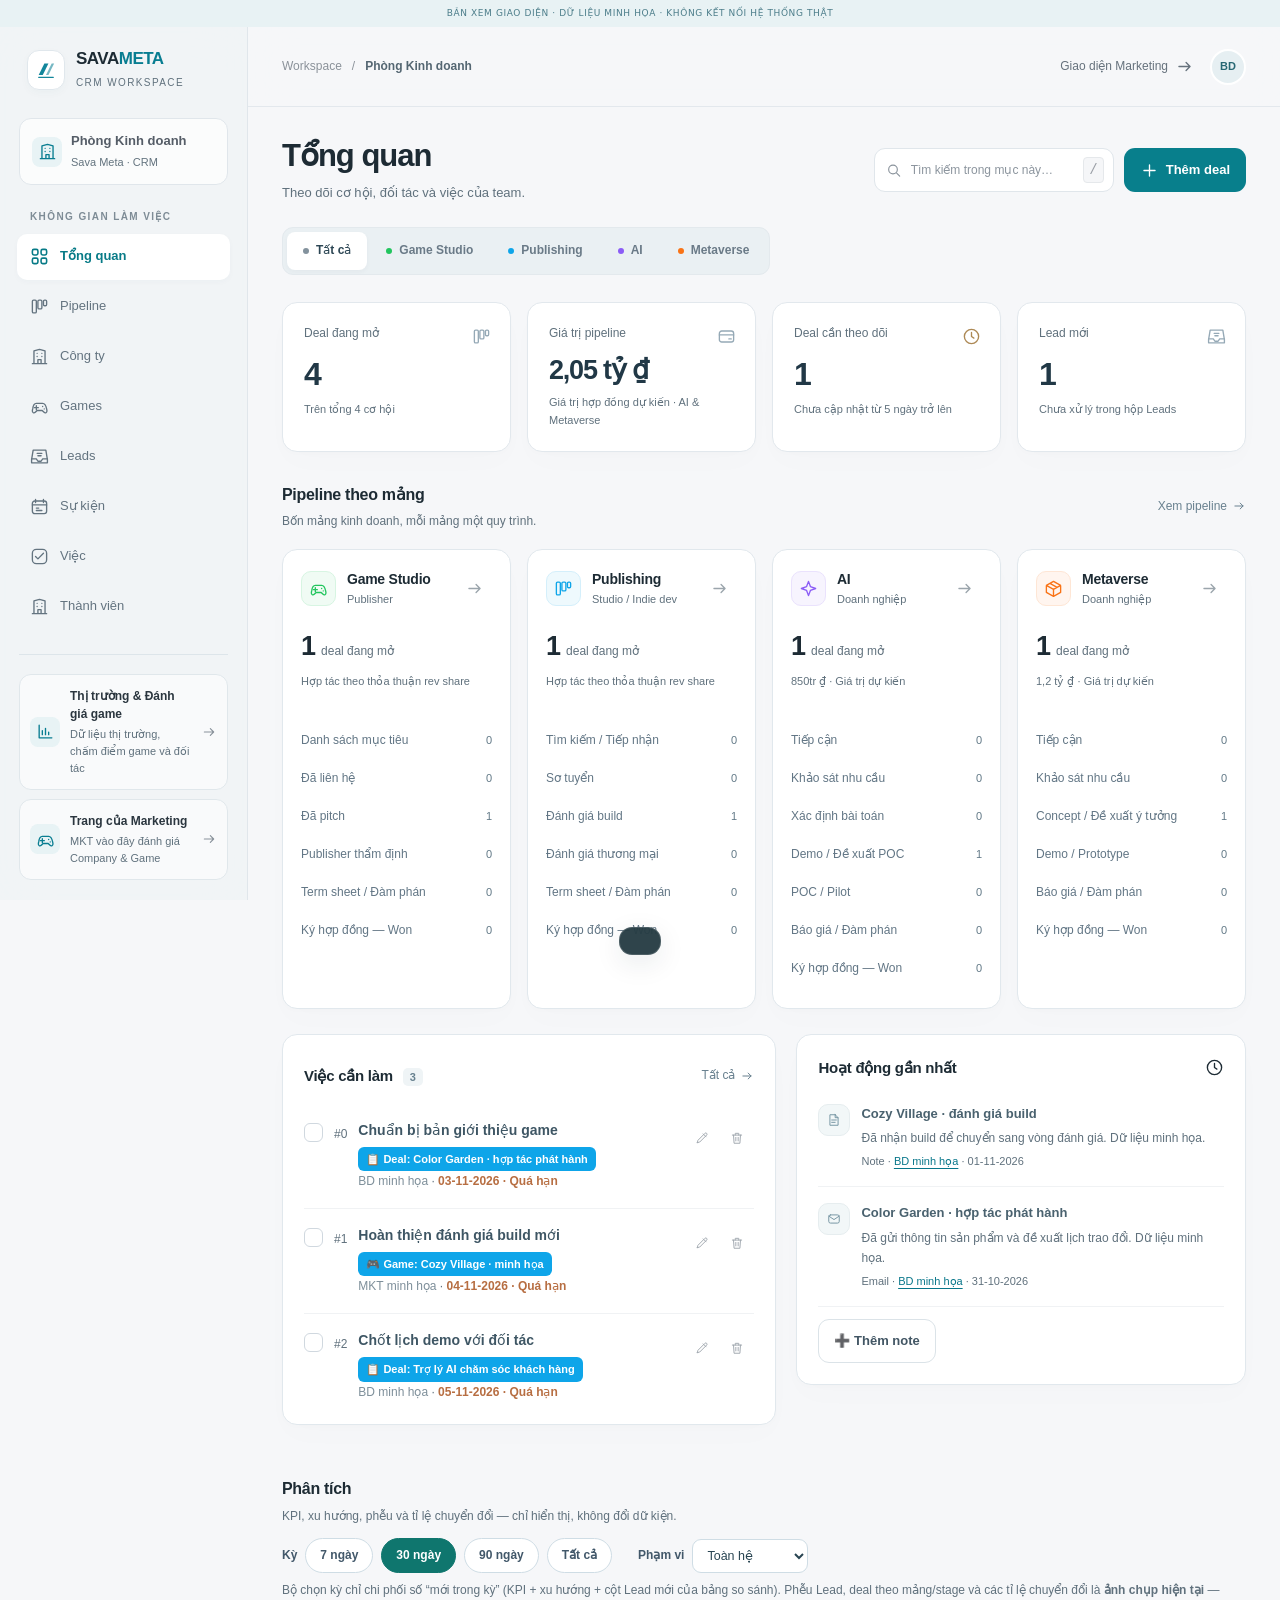
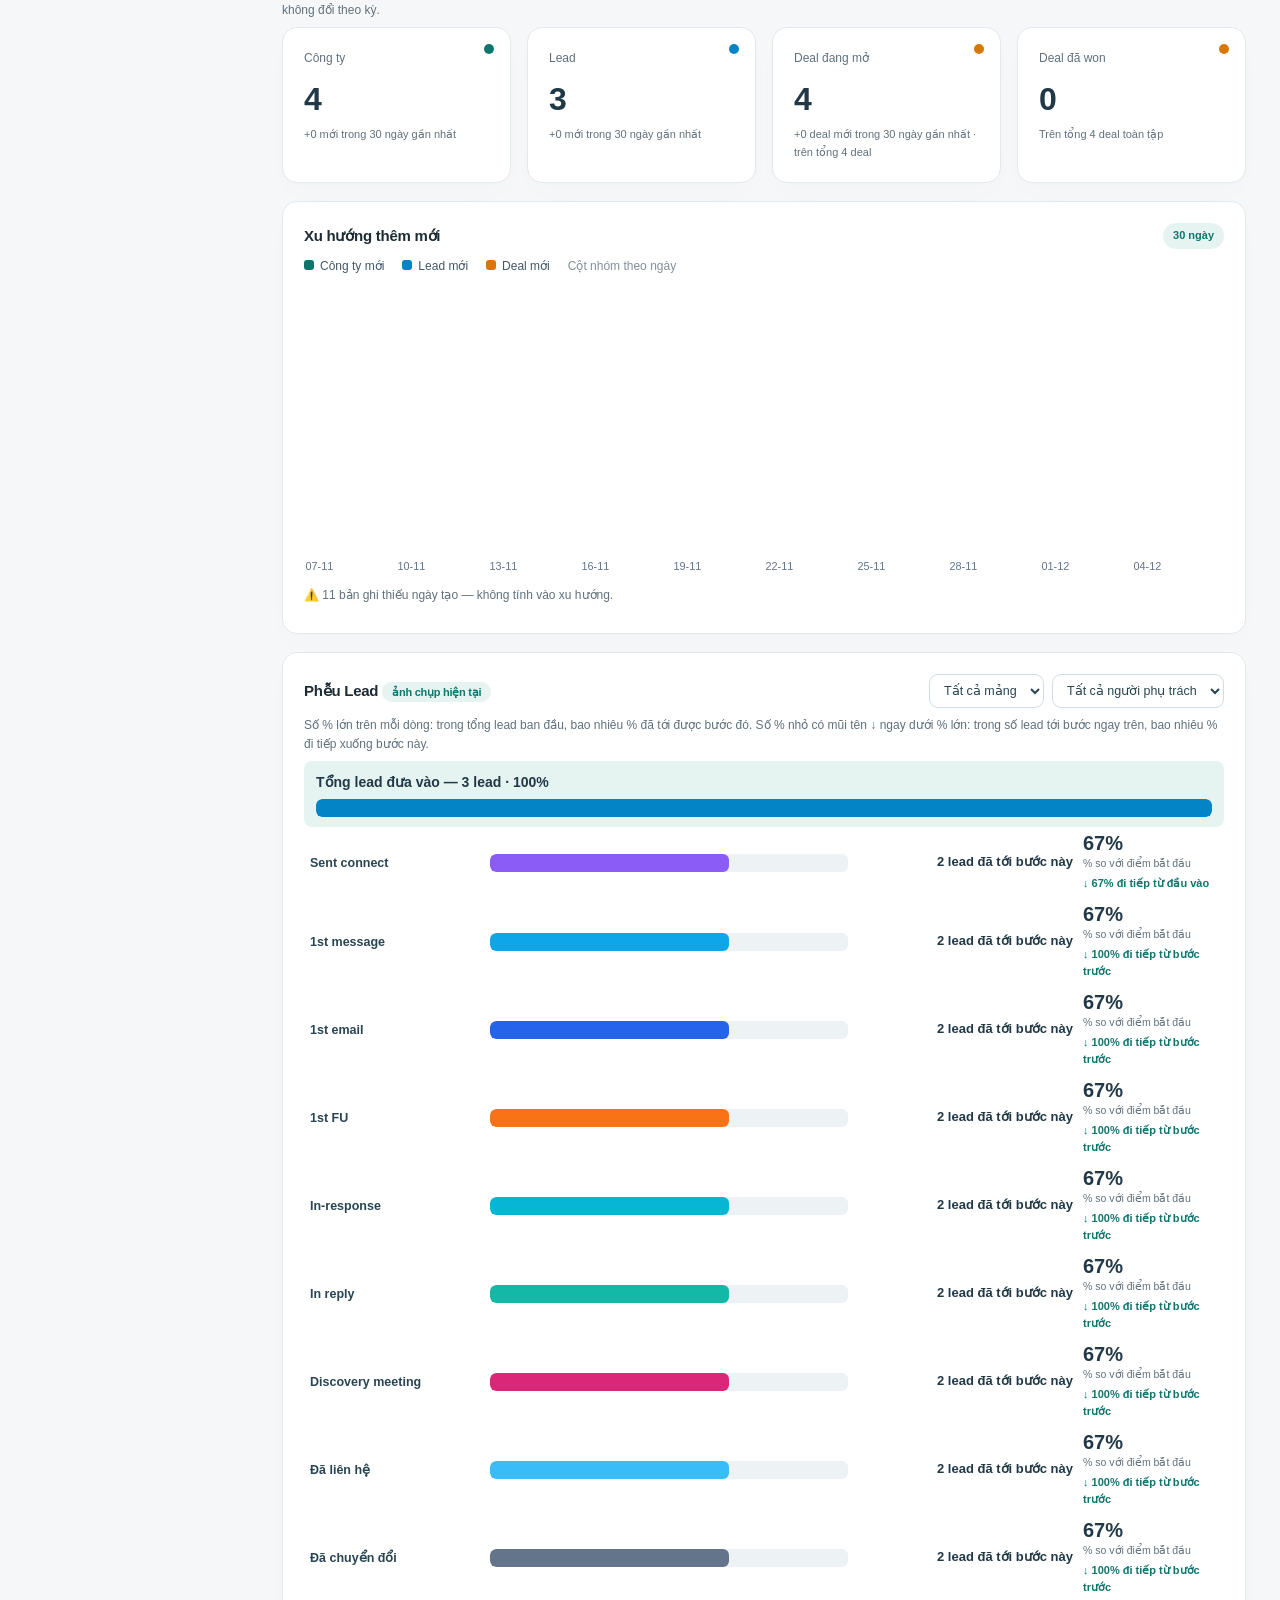
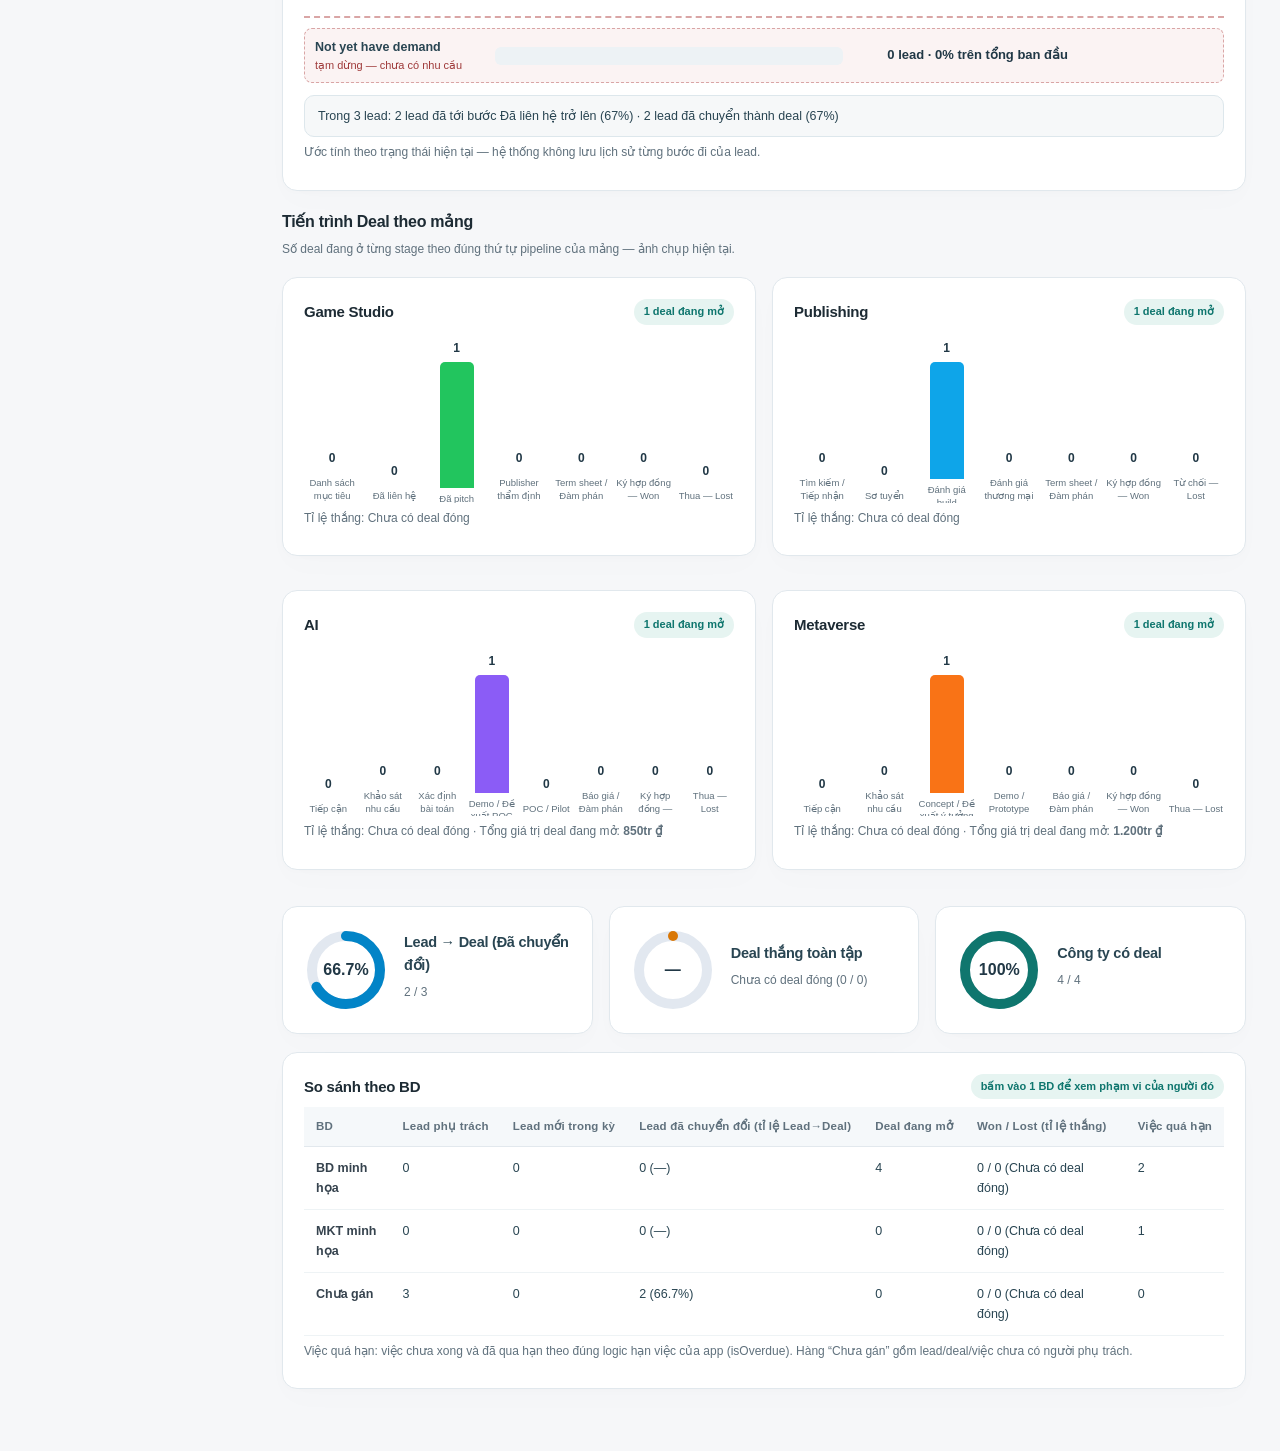
==== commit 277d9590: "Gộp view Việc + Lịch thành MỘT màn hình: Lịch ở trên, danh sách việc ở dưới (Zac chốt 5/11) - Nav BD" ====
--- a/tests/visual/index.html
+++ b/tests/visual/index.html
@@ -131,6 +131,51 @@
   .task { display:flex; gap:10px; align-items:flex-start; padding:9px 0; border-bottom:1px solid #eef2f7; font-size:13.5px; }
   .task input { margin-top:2px; width:16px; height:16px; }
   .task.done .tt { text-decoration: line-through; color:var(--mut); }
+  /* ===== View Lịch (Calendar) — tiền tố cal- =====
+     Việc = xanh dương #2563eb (đúng --acc của app), Sự kiện = tím #7c3aed
+     (phân biệt rõ với xanh dương, hài hoà EVENT_STATUSES/palette hiện có).
+     Dải nhiều ngày = segment kéo qua các cột ngày trong tuần; việc 1 ngày
+     và sự kiện 1 ngày đều là segment span 1 cột (chip gọn như nhau). */
+  .cal-head { display:flex; gap:10px; align-items:center; flex-wrap:wrap; margin-bottom:10px; }
+  .cal-head h3 { font-size:16px; margin:0; }
+  .cal-legend { display:flex; gap:16px; flex-wrap:wrap; font-size:12.5px; color:var(--mut); margin-bottom:12px; align-items:center; }
+  .cal-dot { display:inline-block; width:10px; height:10px; border-radius:3px; margin-right:5px; vertical-align:-1px; }
+  .cal-grid { background:var(--card); border:1px solid var(--line); border-radius:12px; overflow:hidden; margin-bottom:12px; }
+  .cal-wdrow, .cal-weekdays, .cal-lane { display:grid; grid-template-columns:repeat(7, 1fr); }
+  .cal-wdrow { background:#f8fafc; border-bottom:1px solid var(--line); }
+  .cal-wdrow div { padding:7px 8px; font-size:12px; font-weight:700; color:var(--mut); text-align:left; }
+  .cal-week { border-bottom:1px solid var(--line); padding:4px 4px 6px; }
+  .cal-week:last-child { border-bottom:none; }
+  .cal-day { min-height:30px; padding:3px 5px; border-radius:8px; cursor:pointer; display:flex; align-items:flex-start; gap:5px; }
+  .cal-day:hover { background:#f1f5f9; }
+  .cal-daynum { font-size:12.5px; font-weight:600; width:22px; height:22px; display:inline-flex; align-items:center; justify-content:center; border-radius:50%; flex:none; }
+  /* Hôm nay nổi bật HẲN (5/11): nền #dbeafe (xanh-100, đậm hơn hẳn nền
+     thường/trắng), viền đặc 2px màu nhấn #2563eb bằng box-shadow inset
+     (không làm đổi kích thước ô), số ngày trong vòng tròn ĐẶC #2563eb +
+     chữ trắng đậm, kèm nhãn chữ "Hôm nay" (.cal-today-label). flex-wrap
+     để nhãn tự xuống dòng khi ô lưới Tháng chật thay vì tràn ngang phá
+     layout/chip. Nền ô vẫn đủ nhạt nên các chip Việc (#2563eb) / Sự kiện
+     (#7c3aed) / quá hạn (#dc2626) ở các làn bên dưới giữ nguyên tương phản. */
+  .cal-day--today { background:#dbeafe; box-shadow:inset 0 0 0 2px #2563eb; flex-wrap:wrap; }
+  .cal-day--today:hover { background:#bfdbfe; }
+  .cal-day--today .cal-daynum { background:#2563eb; color:#fff; font-weight:800; font-size:13px; width:24px; height:24px; box-shadow:0 1px 3px rgba(37,99,235,.45); }
+  .cal-today-label { font-size:11px; font-weight:800; color:#1d4ed8; white-space:nowrap; line-height:24px; }
+  .cal-day--other { opacity:.42; }
+  /* Hôm nay rơi vào ô thuộc tháng kề (ô mờ đầu/cuối lưới): vẫn nổi bật
+     nguyên vẹn như ô trong tháng, KHÔNG bị opacity của .cal-day--other làm mờ. */
+  .cal-day--today.cal-day--other { opacity:1; }
+  .cal-day--sel { outline:2px solid #2563eb; outline-offset:-2px; }
+  .cal-more { font-size:11px; font-weight:700; color:#2563eb; margin-top:3px; }
+  .cal-lane { gap:3px; margin-top:3px; }
+  .cal-seg { font-size:12px; font-weight:600; color:#fff; border-radius:6px; padding:3px 7px; white-space:nowrap; overflow:hidden; text-overflow:ellipsis; cursor:pointer; min-width:0; }
+  .cal-seg--task { background:#2563eb; }
+  .cal-seg--event { background:#7c3aed; }
+  .cal-seg--done { opacity:.55; text-decoration:line-through; }
+  .cal-seg--cancelled { background:#64748b; opacity:.65; text-decoration:line-through; }
+  .cal-seg--overdue { background:#dc2626; }
+  .cal-seg--warn { box-shadow:inset 0 0 0 2px #f59e0b; }
+  .cal-itemrow { display:flex; gap:8px; align-items:center; padding:8px 0; border-bottom:1px solid #eef2f7; font-size:13.5px; cursor:pointer; flex-wrap:wrap; }
+  .cal-itemrow:hover { background:#f8fafc; }
   /* Partner Eval (drawer công ty, mảng Publishing) */
   .pe-row { display:grid; grid-template-columns: 1fr 170px; gap:6px 10px; align-items:start; margin-bottom:8px; }
   .pe-row .lb { font-size:13px; font-weight:600; }
@@ -173,7 +218,6 @@
 <button data-view="leads" class=""><i data-icon="inbox"></i><span>Leads</span></button>
 <button data-view="events" class=""><i data-icon="meeting"></i><span>Sự kiện</span></button>
 <button data-view="tasks" class=""><i data-icon="check"></i><span>Việc</span></button>
-<button data-view="tasksByMember" class=""><i data-icon="team"></i><span>Việc theo người</span></button>
 <button data-view="members" class=""><i data-icon="company"></i><span>Thành viên</span></button>
 <button data-view="import" class="import-bd-only" style="display:none"><i data-icon="inbox"></i><span>Import</span></button>
 <button data-view="auditHistory" class="audit-admin-only" style="display:none"><i data-icon="clock"></i><span>Lịch sử tổng</span></button></nav>
@@ -205,7 +249,6 @@
 <button data-view="leads" class="" aria-label="Leads"><i data-icon="inbox"></i><span>Leads</span></button>
 <button data-view="events" class="" aria-label="Sự kiện"><i data-icon="meeting"></i><span>Sự kiện</span></button>
 <button data-view="tasks" class="" aria-label="Việc"><i data-icon="check"></i><span>Việc</span></button>
-<button data-view="tasksByMember" class="" aria-label="Việc theo người"><i data-icon="team"></i><span>Việc theo người</span></button>
 <button data-view="members" class="" aria-label="Thành viên"><i data-icon="company"></i><span>Thành viên</span></button>
 <button data-view="import" class="import-bd-only" style="display:none" aria-label="Import"><i data-icon="inbox"></i><span>Import</span></button>
 <button data-view="auditHistory" class="audit-admin-only" style="display:none" aria-label="Lịch sử tổng"><i data-icon="clock"></i><span>Lịch sử tổng</span></button></nav>
@@ -402,7 +445,7 @@
 }
 /* === Ép đóng dấu cho BẢN GHI CHỦ khi HOẠT ĐỘNG của nó thay đổi ===
    Hoạt động là collection RIÊNG (S.activities) gắn vào đúng 1 chủ
-   (deal/lead/game): thêm/sửa/xoá hoạt động không đổi field nào của bản
+   (deal/lead/game/event): thêm/sửa/xoá hoạt động không đổi field nào của bản
    ghi chủ nên stampCollection (so field của chính chủ) không thấy thay
    đổi — trước đợt này chủ KHÔNG được đóng dấu updatedAt/updatedBy và
    KHÔNG có mục lịch sử nào, dù thao tác hoạt động là một lần cập nhật
@@ -417,7 +460,7 @@
    diff-sync lên server như mọi lần sửa khác (máy khác nhận về qua
    snapshot, không đóng dấu lại). Áp cho CẢ 3 loại chủ deal/lead/game để
    nhất quán (gốc yêu cầu chỉ nêu lead/game; deal trước đây cũng thiếu
-   dấu y hệt). Quyết định chi tiết:
+   dấu y hệt; đợt Sự kiện 5/11/2026 mở rộng cho chủ event qua đúng cơ chế này). Quyết định chi tiết:
    - Thêm: chủ mới nhận change "Hoạt động — thêm" (to = tóm tắt activity).
    - Sửa (giữ chủ): change "Hoạt động — sửa" (from/to = tóm tắt cũ/mới).
    - Xoá: change "Hoạt động — xoá" (from = tóm tắt activity đã xoá).
@@ -433,7 +476,7 @@
      forced vào mục duy nhất nó sinh cho entity). */
 function activityOwnerKeyOf(a) {
   if (!a) return null;
-  const kinds = ["deal", "lead", "game"].filter(k => a[k]);
+  const kinds = ["deal", "lead", "game", "event"].filter(k => a[k]);
   if (kinds.length !== 1) return null;
   return { kind: kinds[0], id: String(a[kinds[0]]) };
 }
@@ -444,7 +487,7 @@
   return short ? type + ": " + short : type;
 }
 function crmActivityOwnerForced() {
-  const maps = { deal: new Map(), lead: new Map(), game: new Map() };
+  const maps = { deal: new Map(), lead: new Map(), game: new Map(), event: new Map() };
   try {
     if (!window.SavaSys || !crmPrevSnap || !crmPrevSnap.activities) return maps;
     const before = crmPrevSnap.activities;
@@ -452,7 +495,7 @@
     (Array.isArray(S.activities) ? S.activities : []).forEach(a => { if (a && a.id !== undefined && a.id !== null) cur.set(String(a.id), a); });
     const push = (owner, change) => {
       if (!owner) return;
-      const coll = owner.kind === "deal" ? S.deals : owner.kind === "lead" ? S.leads : S.games;
+      const coll = owner.kind === "deal" ? S.deals : owner.kind === "lead" ? S.leads : owner.kind === "event" ? (Array.isArray(S.events) ? S.events : []) : S.games;
       if (!Array.isArray(coll) || !coll.some(x => x && String(x.id) === owner.id)) return;
       if (!maps[owner.kind].has(owner.id)) maps[owner.kind].set(owner.id, []);
       maps[owner.kind].get(owner.id).push(change);
@@ -523,12 +566,30 @@
 function parseDMYtoISO(v) {
   const s = String(v == null ? "" : v).trim();
   if (!s) return { ok: true, iso: "" };
-  const m = /^(\d{2})-(\d{2})-(\d{4})$/.exec(s);
+  /* dd-mm-yyyy hoặc nhập nhanh ddmmyyyy (8 chữ số liền, vd 04112026) */
+  const m = /^(\d{2})-(\d{2})-(\d{4})$/.exec(s) || /^(\d{2})(\d{2})(\d{4})$/.exec(s);
   if (!m) return { ok: false, iso: "" };
   const d = Number(m[1]), mo = Number(m[2]), y = Number(m[3]);
   const dt = new Date(y, mo - 1, d);
   if (dt.getFullYear() !== y || dt.getMonth() !== mo - 1 || dt.getDate() !== d) return { ok: false, iso: "" };
   return { ok: true, iso: m[3] + "-" + m[2] + "-" + m[1] };
+}
+/* Chuẩn hoá HIỂN THỊ của 1 ô nhập ngày: hợp lệ (dd-mm-yyyy hoặc
+   ddmmyyyy) -> dd-mm-yyyy; trống / sai -> null (giữ nguyên văn). */
+function normalizeDMYInput(v) {
+  const pr = parseDMYtoISO(v);
+  return pr.ok && pr.iso ? isoToDMY(pr.iso) : null;
+}
+/* Ô nhập ngày = input mà placeholder nhắc dd-mm-yyyy (mọi ô ngày của
+   CRM đều dựng theo chuẩn đó). Dùng cho blur dùng chung bên dưới. */
+function isDateInputEl(el) {
+  return !!(el && el.tagName === "INPUT" && String(el.placeholder || "").includes("dd-mm-yyyy"));
+}
+function normalizeDateInputEl(el) {
+  if (!isDateInputEl(el)) return false;
+  const n = normalizeDMYInput(el.value);
+  if (n !== null && n !== el.value) { el.value = n; return true; }
+  return false;
 }
 /* Đọc 1 ô nhập ngày dạng text dd-mm-yyyy trong form: trống -> "" (caller
    giữ hành vi cũ theo từng field); giá trị GIỮ NGUYÊN so với dữ liệu đã
@@ -536,12 +597,28 @@
    dd-mm-yyyy hợp lệ, sai thì toast rõ ràng + { ok:false } để caller
    CHẶN lưu trước khi mutate. */
 function readDateInput(elId, existingRaw, label) {
-  const raw = (document.getElementById(elId)?.value || "").trim();
+  const el = document.getElementById(elId);
+  const raw = (el?.value || "").trim();
   if (!raw) return { ok: true, value: "" };
   if (existingRaw && raw === String(existingRaw)) return { ok: true, value: raw };
   const pr = parseDMYtoISO(raw);
   if (!pr.ok) { toast(label + " phải theo định dạng dd-mm-yyyy (vd 05-11-2026) và là ngày có thật — hãy kiểm tra lại"); return { ok: false, value: "" }; }
+  /* Trước khi lưu: ô tự trả về hiển thị dd-mm-yyyy (kể cả khi blur
+     chưa kịp chạy, vd bấm Enter) — giá trị LƯU vẫn là ISO ở dưới. */
+  try { if (el) { const n = isoToDMY(pr.iso); if (n && el.value !== n) el.value = n; } } catch (e) {}
   return { ok: true, value: pr.iso };
+}
+/* Blur dùng chung cho MỌI ô nhập ngày (nhận diện qua placeholder
+   dd-mm-yyyy): rời ô mà giá trị là ddmmyyyy hợp lệ -> tự hiển thị
+   lại thành dd-mm-yyyy. Đăng ký 1 lần bằng delegation nên sống qua
+   mọi lần dựng lại form; guard để harness test không có DOM thật
+   không bị ảnh hưởng. */
+function initDateInputs() {
+  try {
+    if (typeof document === "undefined" || typeof document.addEventListener !== "function" || document.__dateInputsReady) return;
+    document.__dateInputsReady = true;
+    document.addEventListener("focusout", e => { try { normalizeDateInputEl(e.target); } catch (err) {} });
+  } catch (e) {}
 }
 /* Giá trị HIỂN THỊ cho ô nhập ngày: ISO hợp lệ -> dd-mm-yyyy; chữ cũ
    giữ nguyên văn để cơ chế (dữ liệu cũ) không bị phá. */
@@ -864,7 +941,19 @@
   el.innerHTML = mk("all","Tất cả","#83929d") + Object.entries(LINES).map(([k,v]) => mk(k, v.name, v.color)).join("");
 }
 function setLine(k) { curLine = k; render(); }
-function setView(v) { curView = v; render(); }
+/* View Việc HỢP NHẤT (gộp 5/11/2026): nav chỉ còn MỘT mục "Việc" (tasks)
+   chứa Calendar ở trên + danh sách việc ở dưới. Hai tên view CŨ —
+   "calendar" (Lịch làm việc riêng) và "tasksByMember" (Việc theo người
+   riêng) — được ÁNH XẠ về view hợp nhất ở đây và trong render(), nên mọi
+   đường dẫn/chip/deep-link/nút tắt còn dùng tên cũ đều mở đúng màn hình
+   hợp nhất thay vì link chết: "calendar" -> view hợp nhất (phần Lịch nằm
+   ngay phía trên cùng của màn hình, không cần cuộn thêm); "tasksByMember"
+   -> view hợp nhất với khối danh sách phía dưới ở chế độ Theo người. */
+function setView(v) {
+  if (v === "calendar") v = "tasks";
+  else if (v === "tasksByMember") { taskListMode = "bymember"; v = "tasks"; }
+  curView = v; render();
+}
 document.getElementById("nav").addEventListener("click", e => { const b = e.target.closest("button[data-view]"); if (b) setView(b.dataset.view); });
 document.getElementById("search").addEventListener("input", e => { query = e.target.value.trim().toLowerCase(); render(); });
 
@@ -970,6 +1059,11 @@
 function toggleAuditHistBlock(key) { listCollapsedState[key] = !listCollapsedState[key]; loadAuditHistory(); }
 
 function render() {
+  /* Ánh xạ view cũ của màn hình Việc hợp nhất (như setView): mã/bookmark
+     trong phiên gán thẳng curView = "calendar" / "tasksByMember" vẫn mở
+     đúng màn hình hợp nhất thay vì sập vì không còn view riêng. */
+  if (curView === "calendar") curView = "tasks";
+  else if (curView === "tasksByMember") { taskListMode = "bymember"; curView = "tasks"; }
   lineTabs();
   document.querySelectorAll("#nav button").forEach(b => b.classList.toggle("on", b.dataset.view === curView));
   /* P6: mục nav "Lịch sử tổng" CHỈ Admin thấy — ẩn/hiện theo vai ở mỗi lần
@@ -977,8 +1071,8 @@
   document.querySelectorAll(".audit-admin-only").forEach(el => { el.style.display = isAdminViewer() ? "" : "none"; });
   /* Mục nav "Import" hiện cho Admin + BD (isImportViewer), ẩn với vai khác — cùng mẫu gate theo vai của Lịch sử tổng. */
   document.querySelectorAll(".import-bd-only").forEach(el => { el.style.display = isImportViewer() ? "" : "none"; });
-  const titles = { dash:"Tổng quan", board:"Pipeline", companies:"Công ty & đối tác", games:"Danh mục game", leads:"Leads", events:"Sự kiện", tasks:"Việc", tasksByMember:"Việc theo người", members:"Thành viên", import:"Import dữ liệu", auditHistory:"Lịch sử tổng" };
-  const descriptions = { dash:"Theo dõi cơ hội, đối tác và việc của team.", board:"Theo dõi từng cơ hội từ tiếp cận đến ký hợp đồng.", companies:"Hồ sơ, đầu mối và cơ hội hợp tác trong cùng một nơi.", games:"Game của Sava và game đối tác đang được đánh giá.", leads:"Quản lý đầu mối và phát triển cơ hội hợp tác.", events:"Nơi team gặp gỡ đối tác — công ty, lead và deal phát sinh từ từng sự kiện.", tasks:"Những việc cần theo dõi và hoàn thành của team.", tasksByMember:"Admin xem khối lượng việc, việc quá hạn và phân bổ theo từng thành viên.", members:"Danh sách thành viên dùng để gán người phụ trách deal và việc.", import:"Nạp công ty + lead hàng loạt từ file Excel/CSV — xem trước (dry-run) trước khi ghi, gỡ được theo lô.", auditHistory:"Mọi thay đổi gần nhất trên mọi loại đối tượng, gồm cả đối tượng đã xoá — chỉ Admin xem được." };
+  const titles = { dash:"Tổng quan", board:"Pipeline", companies:"Công ty & đối tác", games:"Danh mục game", leads:"Leads", events:"Sự kiện", tasks:"Việc", members:"Thành viên", import:"Import dữ liệu", auditHistory:"Lịch sử tổng" };
+  const descriptions = { dash:"Theo dõi cơ hội, đối tác và việc của team.", board:"Theo dõi từng cơ hội từ tiếp cận đến ký hợp đồng.", companies:"Hồ sơ, đầu mối và cơ hội hợp tác trong cùng một nơi.", games:"Game của Sava và game đối tác đang được đánh giá.", leads:"Quản lý đầu mối và phát triển cơ hội hợp tác.", events:"Nơi team gặp gỡ đối tác — công ty, lead và deal phát sinh từ từng sự kiện.", tasks:"Lịch chung của team ở phía trên (việc + sự kiện, lọc theo loại và theo người) và danh sách việc ở phía dưới — xem dạng danh sách hoặc theo người.", members:"Danh sách thành viên dùng để gán người phụ trách deal và việc.", import:"Nạp công ty + lead hàng loạt từ file Excel/CSV — xem trước (dry-run) trước khi ghi, gỡ được theo lô.", auditHistory:"Mọi thay đổi gần nhất trên mọi loại đối tượng, gồm cả đối tượng đã xoá — chỉ Admin xem được." };
   document.getElementById("viewTitle").textContent = titles[curView];
   document.getElementById("viewDescription").textContent = descriptions[curView];
   /* Nút header "+ Thêm deal" là nút CỐ ĐỊNH toàn app trong toolbar (không
@@ -988,7 +1082,7 @@
      nguyên hành vi như cũ. */
   const headerAddBtn = document.getElementById("headerAddDealBtn");
   if (headerAddBtn) headerAddBtn.style.display = curView === "events" ? "none" : "";
-  ({ dash:vDash, board:vBoard, companies:vCompanies, games:vGames, leads:vLeads, events:vEvents, tasks:vTasks, tasksByMember:vTasksByMember, members:vMembers, import:vImport, auditHistory:vAuditHistory })[curView]();
+  ({ dash:vDash, board:vBoard, companies:vCompanies, games:vGames, leads:vLeads, events:vEvents, tasks:vTasks, members:vMembers, import:vImport, auditHistory:vAuditHistory })[curView]();
 }
 
 function pipelineValue(ds) {
@@ -1034,8 +1128,8 @@
   const actOwnerTitle = a => { const o = activityOwnerOf(a); return o && o.target ? activityOwnerLabel(o) : ""; };
   const activities = S.activities.filter(a=>(curLine==='all'||actOwnerLine(a)===curLine)&&(!query||(a.text+' '+actOwnerTitle(a)).toLowerCase().includes(query))).slice(0,4).map(a=>{
     const o = activityOwnerOf(a);
-    const openFn = o ? (o.kind==='deal'?'openDeal':o.kind==='lead'?'openLead':'openGame') : '';
-    const head = o ? (o.kind==='deal' ? (o.target?o.target.title:a.type) : (o.kind==='lead'?'📥 Lead: ':'🎮 Game: ')+activityOwnerLabel(o)) : a.type;
+    const openFn = o ? (o.kind==='deal'?'openDeal':o.kind==='lead'?'openLead':o.kind==='event'?'openEvent':'openGame') : '';
+    const head = o ? (o.kind==='deal' ? (o.target?o.target.title:a.type) : (o.kind==='lead'?'📥 Lead: ':o.kind==='event'?'🎪 Sự kiện: ':'🎮 Game: ')+activityOwnerLabel(o)) : a.type;
     return `<div class="activity-item" ${o&&o.target?`onclick="${openFn}('${o.id}')"`:''}><span class="activity-icon">${SavaUI.icon(activityIcons[a.type]||'note')}</span><div class="activity-content"><strong>${esc(head)}</strong><p>${esc(a.text)}</p><div class="when">${esc(a.type)} · ${memberLinkHTML(a.who)} · ${esc(fmtWhen(a.when))}${sysShortDate(a.updatedAt) ? " · " + sysUpdatedSpan(a) : ""}</div></div></div>`;
   }).join('') || '<div class="empty-state">Không có hoạt động phù hợp.</div>';
   const dashActDeals = S.deals.filter(d => curLine === 'all' || d.line === curLine);
@@ -1196,7 +1290,8 @@
    - Deal:    t.deal    — cơ chế cũ, adapter ghi xuống cột tasks.deal_id.
    - Company: t.company ┐
    - Lead:    t.lead    ├─ field MỚI: CỐ Ý không nằm trong TASK_KNOWN của
-   - Game:    t.game    ┘  supabase-adapter.js nên đi qua tasks.legacy_extra
+   - Game:    t.game    │
+   - Event:   t.event   ┘  supabase-adapter.js nên đi qua tasks.legacy_extra (Event thêm 5/11/2026, đúng cùng cơ chế)
      khi ghi và được mergeExtras khôi phục khi đọc — đúng mẫu deal.vertical /
      lead.mainContact / lead.phone, KHÔNG cần cột/SQL mới.
    saveTask chuẩn hoá: xoá cả 4 khoá rồi chỉ đặt lại đúng 1 khoá theo ô chọn
@@ -1209,12 +1304,14 @@
   company: { icon: "🏢", noun: "Công ty", open: "openCompany" },
   lead:    { icon: "📥", noun: "Lead",    open: "openLead" },
   game:    { icon: "🎮", noun: "Game",    open: "openGame" },
+  event:   { icon: "🎪", noun: "Sự kiện", open: "openEvent" },
 };
 function taskLinkTarget(type, id) {
   if (type === "deal") return S.deals.find(x => x.id === id) || null;
   if (type === "company") { const c = comp(id); return c && c.id ? c : null; }
   if (type === "lead") return S.leads.find(x => x.id === id) || null;
   if (type === "game") return game(id) || null;
+  if (type === "event") return (Array.isArray(S.events) ? S.events : []).find(x => x.id === id) || null;
   return null;
 }
 function taskLinkLabel(type, target) {
@@ -1223,11 +1320,12 @@
   if (type === "company") return target.name || "—";
   if (type === "lead") return leadDisplayName(target);
   if (type === "game") return target.title || "—";
+  if (type === "event") return target.name || "—";
   return "—";
 }
 function taskLinkOf(t) {
   if (!t) return null;
-  for (const type of ["deal", "company", "lead", "game"]) {
+  for (const type of ["deal", "company", "lead", "game", "event"]) {
     const id = t[type];
     if (id) { const target = taskLinkTarget(type, id); return { type, id, target, label: taskLinkLabel(type, target), icon: TASK_LINK_META[type].icon, noun: TASK_LINK_META[type].noun, open: TASK_LINK_META[type].open }; }
   }
@@ -2021,15 +2119,20 @@
     ${eventLinkBlockHTML(ev, "lead")}
     ${eventLinkBlockHTML(ev, "deal")}
     ${eventReportBlockHTML(ev)}
+    ${relatedTasksHTML("event", ev.id)}
     <h3 style="margin:16px 0 4px">🕘 Hoạt động gần nhất</h3>
-    ${(() => { const evActs = S.activities.filter(a => (Array.isArray(ev.deals) && ev.deals.includes(a.deal)) || (Array.isArray(ev.leads) && a.lead && ev.leads.includes(a.lead)) || (Array.isArray(ev.games) && a.game && ev.games.includes(a.game))); return evActs.length ? evActs.map(a => activityRowHTML(a, { showDeal: true })).join("") : '<div class="mut">Chưa có hoạt động nào.</div>'; })()}
-    ${activityAddBlockHTML("event", S.deals.filter(d => Array.isArray(ev.deals) && ev.deals.includes(d.id)))}
-    <div class="mut" style="margin-top:14px">Liên kết công ty / lead / deal nằm ngay trên sự kiện này — xoá sự kiện chỉ gỡ các liên kết đó, các đối tượng vẫn giữ nguyên trong CRM.</div>${auditSectionHTML("event", ev.id)}`);
+    ${(() => { const directActs = S.activities.filter(a => a.event === ev.id); const directSlice = listPageSlice("eventacts:" + ev.id, directActs); return '<h4 style="margin:10px 0 4px">🎪 Hoạt động trực tiếp của sự kiện này (' + directActs.length + ')</h4>' + (directActs.length ? directSlice.pageItems.map(a => activityRowHTML(a, { showDeal: true })).join("") + listPagerHTML("eventacts:" + ev.id, directSlice.info, "hoạt động") : '<div class="mut">Chưa có hoạt động nào gắn trực tiếp vào sự kiện này — bấm "+ Thêm note" ở dưới và chọn đích gắn trực tiếp vào sự kiện để ghi.</div>'); })()}
+    ${activityAddBlockHTML("event", S.deals.filter(d => Array.isArray(ev.deals) && ev.deals.includes(d.id)), { direct: { kind: "event", id: ev.id, label: ev.name || ev.id } })}
+    ${(() => { const evActs = S.activities.filter(a => (Array.isArray(ev.deals) && ev.deals.includes(a.deal)) || (Array.isArray(ev.leads) && a.lead && ev.leads.includes(a.lead)) || (Array.isArray(ev.games) && a.game && ev.games.includes(a.game))); return '<h4 style="margin:14px 0 4px">🔗 Hoạt động qua liên kết (' + evActs.length + ')</h4>' + (evActs.length ? evActs.map(a => activityRowHTML(a, { showDeal: true })).join("") : '<div class="mut">Chưa có hoạt động nào qua các deal / lead / game đã liên kết.</div>'); })()}
+    <div class="mut" style="margin-top:14px">Liên kết công ty / lead / deal nằm ngay trên sự kiện này — xoá sự kiện chỉ gỡ các liên kết đó, các đối tượng vẫn giữ nguyên trong CRM. Việc gắn với sự kiện cũng chỉ bị gỡ liên kết (việc vẫn còn); hoạt động gắn TRỰC TIẾP vào sự kiện sẽ bị xoá theo sự kiện (như hoạt động gắn trực tiếp vào lead/game).</div>${auditSectionHTML("event", ev.id)}`);
   loadDrawerAudit(document.getElementById("drawer"), "event", id);
 }
-function openEventForm(id) {
+function openEventForm(id, prefillDate) {
   const ev = id ? eventById(id) : null;
   if (id && !ev) return;
+  /* prefillDate (CHỈ tạo mới, từ panel ngày của view Lịch): ngày ISO được
+     điền sẵn vào ô Ngày bắt đầu; Ngày kết thúc để trống (= cùng ngày bắt
+     đầu khi lưu) như tạo mới thường. */
   /* Tạo mới: mặc định tick sẵn người đang đăng nhập (tiền lệ P3 —
      defaultOwnerId() resolve qua SavaAuth.currentUser()); sửa: giữ đúng
      attendees đã lưu. Chỉ member đang active mới có ô tick. */
@@ -2047,8 +2150,8 @@
     <div style="margin-bottom:8px">${typeBadgeHTML("event")}</div>
     ${field("Tên sự kiện", txt("e_evname", ev ? ev.name : ""))}
     ${field("Trạng thái", statusSel)}
-    ${field("Ngày bắt đầu", txt("e_evdate", ev ? dateInputDisplay(ev.date) : "", "VD: 15-11-2026"))}
-    ${field("Ngày kết thúc", txt("e_evenddate", ev ? dateInputDisplay(ev.endDate || ev.date || "") : "", "Để trống = cùng ngày bắt đầu"))}
+    ${field("Ngày bắt đầu", txt("e_evdate", ev ? dateInputDisplay(ev.date) : (prefillDate ? dateInputDisplay(prefillDate) : ""), "VD: 15-11-2026 (dd-mm-yyyy)"))}
+    ${field("Ngày kết thúc", txt("e_evenddate", ev ? dateInputDisplay(ev.endDate || ev.date || "") : "", "Để trống = cùng ngày bắt đầu (dd-mm-yyyy)"))}
     ${field("Địa điểm", txt("e_evlocation", ev ? ev.location : ""))}
     ${field("Link sự kiện", txt("e_evurl", ev ? (ev.eventUrl || "") : "", "https://…"))}
     ${field("Mảng liên quan (không bắt buộc)", lineSel)}
@@ -2078,7 +2181,9 @@
   if (id) { ev = existing; if (!ev) return; Object.assign(ev, data); }
   else { ev = { id: "ev" + Date.now(), ...data, companies: [], leads: [], deals: [] }; ensureEvents().push(ev); }
   save(); closeEdit();
-  if (curView === "events") render();
+  /* View Sự kiện riêng HOẶC view Việc hợp nhất (Lịch nằm ở phần trên của
+     view đó): dựng lại nền để lịch/danh sách phản ánh ngay sự kiện vừa sửa. */
+  if (curView === "events" || curView === "tasks") render();
   openEvent(ev.id);
   toast("Đã lưu sự kiện: " + name);
 }
@@ -2087,8 +2192,15 @@
   const nc = Array.isArray(ev.companies) ? ev.companies.length : 0;
   const nl = Array.isArray(ev.leads) ? ev.leads.length : 0;
   const nd = Array.isArray(ev.deals) ? ev.deals.length : 0;
-  if (!confirm(`Xoá hẳn sự kiện "${ev.name}"?\n\nSự kiện đang gắn ${nc} công ty, ${nl} lead và ${nd} deal — xoá sự kiện sẽ gỡ ${nc} liên kết công ty, ${nl} liên kết lead và ${nd} liên kết deal này, nhưng các công ty, lead và deal đó vẫn giữ nguyên trong CRM.\n\nKhông khôi phục được.`)) return;
+  const nTask = S.tasks.filter(t => t.event === id).length;
+  const nAct = S.activities.filter(a => a.event === id).length;
+  if (!confirm(`Xoá hẳn sự kiện "${ev.name}"?\n\nSự kiện đang gắn ${nc} công ty, ${nl} lead và ${nd} deal — xoá sự kiện sẽ gỡ ${nc} liên kết công ty, ${nl} liên kết lead và ${nd} liên kết deal này, nhưng các công ty, lead và deal đó vẫn giữ nguyên trong CRM.` + (nTask ? `\n\n${nTask} việc đang gắn trực tiếp với sự kiện này sẽ bị gỡ liên kết (việc vẫn còn, chỉ mất gắn với sự kiện).` : "") + (nAct ? `\n\n${nAct} hoạt động gắn TRỰC TIẾP vào sự kiện này sẽ bị xoá theo sự kiện.` : "") + `\n\nKhông khôi phục được.`)) return;
   S.events = eventsList().filter(x => x.id !== id);
+  /* Hoạt động gắn TRỰC TIẾP vào sự kiện bị xoá theo sự kiện (khớp FK
+     activities.event_id ON DELETE CASCADE ở DB); hoạt động qua deal/lead/game liên kết giữ nguyên. */
+  S.activities = S.activities.filter(a => a.event !== id);
+  /* Việc gắn trực tiếp với sự kiện: gỡ liên kết, KHÔNG xoá việc — cùng quy ước xoá company/lead/game/deal. */
+  S.tasks.forEach(t => { if (t.event === id) delete t.event; });
   save(); closeDrawer(); render(); toast("Đã xoá sự kiện: " + (ev.name || ""));
 }
 /* --- Phía entity: hiển thị nguồn sự kiện (suy ra từ S.events) --- */
@@ -2156,7 +2268,33 @@
   openDealFormForLead(l);
 }
 
+/* ===== View Việc HỢP NHẤT (gộp 5/11/2026 theo chốt của Zac) =====
+   MỘT màn hình cuộn dọc duy nhất sau nav "Việc":
+   - PHÍA TRÊN: Calendar (vCalendar — Việc + Sự kiện trên lịch chung, có
+     lọc đồng thời theo loại và theo người; xem khối Lịch bên dưới);
+   - PHÍA DƯỚI: khối danh sách việc, bên trong khối có chuyển nhỏ
+     Danh sách ⇄ Theo người (taskListMode).
+   taskListMode là UI-state THUẦN trong phiên (cùng họ leadViewMode:
+   không nằm trong S, không qua save(), không ghi localStorage) — rời
+   view rồi quay lại vẫn giữ chế độ đang chọn của khối danh sách.
+   vTasks() là hàm dựng DUY NHẤT của view: nó GHÉP HTML do vCalendar(),
+   vTasksList() và vTasksByMember() TRẢ VỀ — cả ba hàm đó không tự ghi
+   vào #view nữa. Lọc của Calendar (cal*) và lọc của khối danh sách
+   (query/sort/phân trang/taskMemberFilter) độc lập với nhau như cũ. */
+let taskListMode = "list";
+function setTaskListMode(mode) { taskListMode = mode === "bymember" ? "bymember" : "list"; render(); }
+function taskListHeadHTML() {
+  return `<div class="lead-view-head" style="margin-top:16px"><h3 style="margin:0">📋 Danh sách việc</h3>
+    <div class="tabs" role="group" aria-label="Chế độ xem danh sách việc">
+      <button class="${taskListMode === "list" ? "on" : ""}" onclick="setTaskListMode('list')">☰ Danh sách</button>
+      <button class="${taskListMode === "bymember" ? "on" : ""}" onclick="setTaskListMode('bymember')">👥 Theo người</button>
+    </div></div>`;
+}
 function vTasks() {
+  const listHTML = taskListMode === "bymember" ? vTasksByMember() : vTasksList();
+  document.getElementById("view").innerHTML = vCalendar() + taskListHeadHTML() + listHTML;
+}
+function vTasksList() {
   const filtered = S.tasks.filter(t => !query || t.title.toLowerCase().includes(query));
   const sortedTasks = applyListSort("tasks", filtered, t => t.title || "");
   /* Việc 8: phân trang việc 10/trang sau sort; STT liên tục qua trang. */
@@ -2166,10 +2304,12 @@
   const emptyMsg = !S.tasks.length
     ? '<div class="empty-state" style="margin-top:10px">Chưa có việc nào — bấm "+ Thêm việc" để tạo việc đầu tiên.</div>'
     : (!filtered.length ? '<div class="empty-state" style="margin-top:10px">Không có việc nào khớp tìm kiếm hiện tại.</div>' : "");
-  document.getElementById("view").innerHTML = `<div class="panel"><div style="display:flex;justify-content:space-between;align-items:center"><h3 style="margin-bottom:0">Việc của cả team (${memberList(S).filter(m => m.active).length} thành viên đang hoạt động)</h3><button class="btn" onclick="editTask(null)">+ Thêm việc</button></div>${sortBarHTML("tasks")}${list}${emptyMsg}<div class="mut" style="margin-top:8px">Đánh dấu ô bên trái để hoàn thành việc.</div></div>`;
+  return `<div class="panel"><div style="display:flex;justify-content:space-between;align-items:center"><h3 style="margin-bottom:0">Việc của cả team (${memberList(S).filter(m => m.active).length} thành viên đang hoạt động)</h3><button class="btn" onclick="editTask(null)">+ Thêm việc</button></div>${sortBarHTML("tasks")}${list}${emptyMsg}<div class="mut" style="margin-top:8px">Đánh dấu ô bên trái để hoàn thành việc.</div></div>`;
 }
 
-/* ===== Việc theo người (admin): gom task theo assignee + lọc trạng thái ===== */
+/* ===== Việc theo người (admin): gom task theo assignee + lọc trạng thái =====
+   Nay là chế độ "Theo người" của KHỐI DANH SÁCH phía dưới trong view Việc
+   hợp nhất (vTasks ghép ở trên): hàm TRẢ VỀ HTML, không tự ghi #view. */
 let taskMemberFilter = "all";
 function setTaskMemberFilter(v) { taskMemberFilter = v; render(); }
 function vTasksByMember() {
@@ -2220,9 +2360,230 @@
       <div class="sum">Đang mở: <b>${open}</b> · Quá hạn: <b class="${od ? "overdue" : ""}">${od}</b> · Đã xong: <b>${done}</b> · Tổng sau lọc: <b>${shown.length}</b> việc</div>
       ${body}</div>`;
   }).join("");
-  document.getElementById("view").innerHTML = overview + filterBar +
+  return overview + filterBar +
     (cols ? `<div class="board">${cols}</div>` : `<div class="panel mut">Không có việc nào khớp bộ lọc hiện tại.</div>`);
 }
+
+/* ===== Lịch (Calendar) — Việc + Sự kiện trên một lịch chung =====
+   Chỉ app BD (khối này không tồn tại ở mkt.html / publishing.html).
+   Từ 5/11/2026 khối Lịch là PHẦN TRÊN của view Việc hợp nhất (vTasks
+   ghép: Lịch ở trên, danh sách việc ở dưới) — vCalendar() TRẢ VỀ HTML,
+   không tự ghi #view. Bấm chip/dải Việc -> editTask (mở thẳng form sửa
+   việc); bấm dải Sự kiện -> openEvent (drawer sự kiện, đường vào sửa
+   như cũ); panel ngày + panel "Chưa có ngày" cùng quy tắc bấm-để-sửa.
+   Lưu việc (saveTask) / lưu sự kiện (saveEvent) đều render() lại nên
+   lịch vẽ lại đúng ngay sau khi sửa.
+   UI-state THUẦN trong phiên (cùng họ taskMemberFilter / dashScope):
+   calMode ("month" mặc định | "week"), calAnchor (ngày ISO neo — tháng/
+   tuần đang xem suy ra từ nó), calMemberFilter ("" = Tất cả, member id,
+   "__none__" = Chưa gán — CHỈ áp cho Việc theo assignee; Sự kiện không
+   có người phụ trách nên luôn hiện ở mọi lựa chọn người),
+   calKindFilter ("" = Tất cả | "task" = Chỉ Việc | "event" = Chỉ Sự
+   kiện), calSelectedDay (ngày ISO đang mở panel chi tiết, "" = đóng).
+   Hai trục lọc kết hợp kiểu AND và áp NHẤT QUÁN cho lưới + panel chi
+   tiết ngày + panel "Chưa có ngày" (cả ba đều suy ra từ calBuildItems);
+   chuyển tháng/tuần (calNav/calSetMode) KHÔNG đụng lựa chọn lọc nên
+   lọc giữ nguyên trong phiên. Lọc của Lịch không ảnh hưởng khối danh
+   sách việc phía dưới (khối đó có lọc riêng). Không nằm trong S, không
+   qua save().
+   Ngày tháng: tính toán thuần trên chuỗi ISO yyyy-mm-dd bằng số học UTC
+   (không lệch múi giờ); hiển thị qua fmtWhen (dd-mm-yyyy) như toàn app.
+   Tuần LUÔN bắt đầu Thứ 2. Trạng thái hiển thị TÁI DÙNG đúng quy ước sẵn
+   có: việc quá hạn qua isOverdue(), việc xong = t.done; trạng thái sự
+   kiện qua eventStatusKey() (suy theo ngày cho sự kiện cũ không status)
+   + cảnh báo planned-quá-ngày qua eventDaysInfo() như view Sự kiện.
+   DẢI NGÀY:
+   - Sự kiện: từ ngày bắt đầu (ev.date đọc được ISO) tới ngày kết thúc
+     (ev.endDate; trống/không đọc được/ngắn hơn ngày bắt đầu -> = ngày
+     bắt đầu). Ngày bắt đầu không đọc được ISO (chữ tự do) -> "Chưa có ngày".
+   - Việc: từ NGÀY BẮT ĐẦU tới HẠN (dueDate): đầu dải = t.startDate hợp lệ
+     nếu có; CHƯA đặt ngày bắt đầu -> đầu dải = chính ngày hạn (startDate ??
+     dueDate — quy tắc Zac chốt lại 5/11/2026, KHÔNG dùng ngày tạo
+     createdAt ở bất kỳ đâu) nên việc hiện gọn 1 ngày tại ngày hạn; đầu
+     dải >= hạn cũng là chip 1 ngày tại ngày hạn.
+     Việc không có dueDate hợp lệ -> "Chưa có ngày" (hạn dạng chữ trong
+     t.due/t.dueDate vẫn hiện ở panel đó, không biến mất).
+   Màu chip: Việc = xanh dương #2563eb (--acc của app), Sự kiện = tím
+   #7c3aed. Đã xong (việc) / Đã tham dự (sự kiện) -> tối màu + gạch ngang
+   + ✓ trên CẢ dải; Đã huỷ -> xám hẳn + gạch ngang; Việc quá hạn chưa
+   xong -> TOÀN DẢI nhuộm đỏ #dc2626 (màu quá hạn sẵn có của app, áp
+   nhất quán cả dải thay vì chỉ đầu/đuôi); Sự kiện planned đã qua ngày
+   -> giữ nền tím + viền vàng #f59e0b + tiền tố ⚠️ (đúng cặp màu cảnh báo
+   của view Sự kiện). */
+let calMode = "month", calAnchor = "", calMemberFilter = "", calSelectedDay = "", calKindFilter = "";
+function calParseISO(iso) { if (!isValidDateStr(iso)) return null; const [y, m, d] = iso.split("-").map(Number); return { y, m, d }; }
+function calISOfromUTC(dt) { return dt.getUTCFullYear() + "-" + String(dt.getUTCMonth() + 1).padStart(2, "0") + "-" + String(dt.getUTCDate()).padStart(2, "0"); }
+function calAddDays(iso, n) { const p = calParseISO(iso); if (!p) return ""; return calISOfromUTC(new Date(Date.UTC(p.y, p.m - 1, p.d + n))); }
+function calMondayOffset(iso) { const p = calParseISO(iso); if (!p) return 0; return (new Date(Date.UTC(p.y, p.m - 1, p.d)).getUTCDay() + 6) % 7; }
+function calWeekDates(anchorIso) { const start = calAddDays(anchorIso, -calMondayOffset(anchorIso)); return Array.from({ length: 7 }, (_, i) => calAddDays(start, i)); }
+function calMonthWeeks(anchorIso) {
+  const p = calParseISO(anchorIso); if (!p) return [];
+  const first = p.y + "-" + String(p.m).padStart(2, "0") + "-01";
+  const start = calAddDays(first, -calMondayOffset(first));
+  const dim = new Date(Date.UTC(p.y, p.m, 0)).getUTCDate();
+  const nWeeks = Math.ceil((calMondayOffset(first) + dim) / 7);
+  const weeks = [];
+  for (let w = 0; w < nWeeks; w++) weeks.push(Array.from({ length: 7 }, (_, i) => calAddDays(start, w * 7 + i)));
+  return weeks;
+}
+function calTaskRange(t) {
+  if (!t || !isValidDateStr(t.dueDate)) return null;
+  const due = t.dueDate;
+  /* Đầu dải = startDate ?? dueDate (KHÔNG dùng createdAt — Zac chốt lại
+     5/11/2026): có startDate hợp lệ và trước hạn -> kéo dải; còn lại
+     (chưa đặt startDate / startDate = hạn / startDate sau hạn ở dữ liệu
+     cũ) -> gọn 1 ngày tại ngày hạn. */
+  if (isValidDateStr(t.startDate) && t.startDate < due) return { start: t.startDate, end: due, source: "startDate" };
+  return { start: due, end: due, source: "single" };
+}
+function calEventRange(ev) {
+  const s = eventIsoDate(ev && ev.date);
+  if (!s || !isValidDateStr(s)) return null;
+  let e = eventIsoDate(ev && ev.endDate);
+  if (!e || !isValidDateStr(e) || e < s) e = s;
+  return { start: s, end: e };
+}
+function calTaskState(t) { if (t && t.done) return "done"; if (isOverdue(t)) return "overdue"; return "open"; }
+function calEventState(ev) { const phase = eventStatusKey(ev); return { phase, warn: phase === "planned" && eventDaysInfo(ev).overdue }; }
+function calBuildItems() {
+  const dated = [], undated = [];
+  (Array.isArray(S.tasks) ? S.tasks : []).forEach(t => {
+    if (calKindFilter === "event") return; /* trục LOẠI: Chỉ Sự kiện -> bỏ mọi Việc (cả dated lẫn undated) */
+    if (calMemberFilter) {
+      if (calMemberFilter === "__none__") { if (t.assignee) return; }
+      else if (t.assignee !== calMemberFilter) return;
+    }
+    if (query && !(t.title || "").toLowerCase().includes(query)) return;
+    const r = calTaskRange(t);
+    if (r) dated.push({ kind: "task", id: t.id, title: t.title || "—", start: r.start, end: r.end, source: r.source, state: calTaskState(t), ref: t });
+    else undated.push({ kind: "task", id: t.id, title: t.title || "—", ref: t, reason: t.dueDate ? "Hạn không đọc được thành ngày: " + t.dueDate : (t.due ? "Hạn dạng chữ: " + t.due : "Chưa có hạn ngày") });
+  });
+  eventsList().forEach(ev => {
+    if (calKindFilter === "task") return; /* trục LOẠI: Chỉ Việc -> bỏ mọi Sự kiện; trục NGƯỜI không áp cho Sự kiện */
+    if (query && !(ev.name || "").toLowerCase().includes(query)) return;
+    const r = calEventRange(ev);
+    if (r) { const st = calEventState(ev); dated.push({ kind: "event", id: ev.id, title: ev.name || "—", start: r.start, end: r.end, phase: st.phase, warn: st.warn, ref: ev }); }
+    else undated.push({ kind: "event", id: ev.id, title: ev.name || "—", ref: ev, reason: ev.date ? "Ngày dạng chữ: " + ev.date : "Chưa có ngày" });
+  });
+  dated.sort((a, b) => a.start < b.start ? -1 : a.start > b.start ? 1 : (a.end < b.end ? -1 : a.end > b.end ? 1 : String(a.title).localeCompare(String(b.title))));
+  return { dated, undated };
+}
+function calItemsOn(items, iso) { return (Array.isArray(items) ? items : []).filter(it => it.start <= iso && iso <= it.end); }
+function calWeekSegments(week, items) {
+  const wStart = week[0], wEnd = week[6], segs = [];
+  (Array.isArray(items) ? items : []).forEach(it => {
+    if (it.end < wStart || it.start > wEnd) return;
+    const cs = it.start < wStart ? wStart : it.start, ce = it.end > wEnd ? wEnd : it.end;
+    segs.push({ item: it, colStart: week.indexOf(cs), colEnd: week.indexOf(ce), lane: 0 });
+  });
+  segs.sort((a, b) => a.colStart - b.colStart || (b.colEnd - b.colStart) - (a.colEnd - a.colStart) || String(a.item.title).localeCompare(String(b.item.title)));
+  const lanes = [];
+  segs.forEach(sg => {
+    let li = 0;
+    while (true) {
+      if (!lanes[li]) lanes[li] = [];
+      if (lanes[li].every(o => sg.colEnd < o.colStart || sg.colStart > o.colEnd)) { sg.lane = li; lanes[li].push(sg); break; }
+      li++;
+    }
+  });
+  return segs;
+}
+function calSegHTML(sg) {
+  const it = sg.item, isTask = it.kind === "task";
+  let cls = "cal-seg " + (isTask ? "cal-seg--task" : "cal-seg--event"), prefix = "";
+  if (isTask) {
+    if (it.state === "done") { cls += " cal-seg--done"; prefix = "✓ "; }
+    else if (it.state === "overdue") cls += " cal-seg--overdue";
+  } else {
+    if (it.phase === "attended") { cls += " cal-seg--done"; prefix = "✓ "; }
+    else if (it.phase === "cancelled") cls += " cal-seg--cancelled";
+    else if (it.warn) { cls += " cal-seg--warn"; prefix = "⚠️ "; }
+  }
+  const rangeTxt = fmtWhen(it.start) + (it.end !== it.start ? " – " + fmtWhen(it.end) : "");
+  const onclick = isTask ? `editTask('${it.id}')` : `openEvent('${it.id}')`;
+  return `<div class="${cls}" style="grid-column:${sg.colStart + 1} / ${sg.colEnd + 2}" onclick="event.stopPropagation(); ${onclick}" title="${esc((isTask ? "Việc: " : "Sự kiện: ") + it.title + " · " + rangeTxt + (isTask ? " · Bấm để sửa việc" : " · Bấm để mở sự kiện"))}">${prefix}${esc(it.title)}</div>`;
+}
+function calWeekHTML(week, items, maxLanes) {
+  const segs = calWeekSegments(week, items);
+  const today = todayStr(), anchorP = calParseISO(calAnchor);
+  const dayCells = week.map((iso, ci) => {
+    const p = calParseISO(iso);
+    const other = calMode === "month" && anchorP && p.m !== anchorP.m;
+    const onDay = calItemsOn(items, iso).length;
+    const visible = segs.filter(s => s.lane < maxLanes && s.colStart <= ci && ci <= s.colEnd).length;
+    const hidden = onDay - visible;
+    return `<div class="cal-day${iso === today ? " cal-day--today" : ""}${other ? " cal-day--other" : ""}${iso === calSelectedDay ? " cal-day--sel" : ""}" onclick="calOpenDay('${iso}')" title="Xem chi tiết ngày ${esc(fmtWhen(iso))}"><span class="cal-daynum">${p.d}</span>${iso === today ? `<span class="cal-today-label">Hôm nay</span>` : ""}${hidden > 0 ? `<span class="cal-more">+${hidden} nữa</span>` : ""}</div>`;
+  }).join("");
+  const laneNums = [...new Set(segs.map(s => s.lane))].filter(l => l < maxLanes).sort((a, b) => a - b);
+  const lanesHTML = laneNums.map(l => `<div class="cal-lane">${segs.filter(s => s.lane === l).map(calSegHTML).join("")}</div>`).join("");
+  return `<div class="cal-week"><div class="cal-weekdays">${dayCells}</div>${lanesHTML}</div>`;
+}
+function calItemStatusText(it) {
+  if (it.kind === "task") {
+    const who = it.ref && it.ref.assignee ? memberName(S, it.ref.assignee) : "Chưa gán";
+    if (it.state === "done") return "✓ Đã xong · " + who;
+    if (it.state === "overdue") return "Quá hạn · " + who;
+    return "Chưa xong · " + who;
+  }
+  const def = eventStatusDef(it.phase) || EVENT_STATUSES[0];
+  return def.label + (it.warn ? " · ⚠️ đã qua ngày — cập nhật trạng thái?" : "");
+}
+function calItemRowHTML(it) {
+  const isTask = it.kind === "task";
+  const chip = isTask ? `<span class="chip" style="background:#2563eb">✅ Việc</span>` : `<span class="chip" style="background:#7c3aed">🎪 Sự kiện</span>`;
+  const rangeTxt = fmtWhen(it.start) + (it.end !== it.start ? " – " + fmtWhen(it.end) : "");
+  const onclick = isTask ? `editTask('${it.id}')` : `openEvent('${it.id}')`;
+  return `<div class="cal-itemrow" onclick="${onclick}" title="${isTask ? "Bấm để sửa việc" : "Bấm để mở sự kiện"}"><span style="font-weight:700">${esc(it.title)}</span>${chip}<span class="mut">${esc(rangeTxt)} · ${esc(calItemStatusText(it))}</span></div>`;
+}
+function calDayPanelHTML(dated) {
+  if (!calSelectedDay) return "";
+  const list = calItemsOn(dated, calSelectedDay);
+  const rows = list.length ? list.map(calItemRowHTML).join("") : `<div class="mut">Chưa có việc / sự kiện nào trong ngày này — dùng 2 nút bên trên để tạo mới với ngày này điền sẵn.</div>`;
+  return `<section class="panel cal-daypanel"><div style="display:flex;gap:8px;align-items:center;flex-wrap:wrap;margin-bottom:6px"><h3 style="margin:0">📅 ${esc(fmtWhen(calSelectedDay))} <span class="count-badge">${list.length} mục</span></h3><span style="margin-left:auto;display:flex;gap:8px;flex-wrap:wrap"><button class="btn small" onclick="calNewTask()">+ Việc</button><button class="btn small" style="background:#7c3aed" onclick="calNewEvent()">+ Sự kiện</button><button class="btn ghost small" onclick="calCloseDay()">Đóng</button></span></div>${rows}</section>`;
+}
+function calUndatedHTML(undated) {
+  const rows = undated.map(u => {
+    const isTask = u.kind === "task";
+    const chip = isTask ? `<span class="chip" style="background:#2563eb">✅ Việc</span>` : `<span class="chip" style="background:#7c3aed">🎪 Sự kiện</span>`;
+    const onclick = isTask ? `editTask('${u.id}')` : `openEvent('${u.id}')`;
+    return `<div class="cal-itemrow" onclick="${onclick}" title="${isTask ? "Bấm để sửa việc" : "Bấm để mở sự kiện"}"><span style="font-weight:700">${esc(u.title)}</span>${chip}<span class="mut">${esc(u.reason)}</span></div>`;
+  }).join("");
+  return `<section class="panel cal-undated"><div class="panel-title"><h3>📌 Chưa có ngày <span class="count-badge">${undated.length}</span></h3></div>${undated.length ? rows : `<div class="mut">Không có mục nào chưa có ngày — mọi việc đều có hạn ngày đọc được và mọi sự kiện đều có ngày đọc được.</div>`}<div class="mut" style="margin-top:8px">Mục ở đây chưa đặt được lên lịch (việc chưa có hạn ngày đọc được / sự kiện có ngày dạng chữ tự do). Bấm vào mục để mở chi tiết và bổ sung ngày.</div></section>`;
+}
+function vCalendar() {
+  if (!calAnchor || !isValidDateStr(calAnchor)) calAnchor = todayStr();
+  const { dated, undated } = calBuildItems();
+  const p = calParseISO(calAnchor);
+  let title, weeks, maxLanes;
+  if (calMode === "week") { const wk = calWeekDates(calAnchor); weeks = [wk]; maxLanes = 99; title = "Tuần " + fmtWhen(wk[0]) + " – " + fmtWhen(wk[6]); }
+  else { weeks = calMonthWeeks(calAnchor); maxLanes = 3; title = "Tháng " + p.m + "/" + p.y; }
+  const wd = ["Thứ 2", "Thứ 3", "Thứ 4", "Thứ 5", "Thứ 6", "Thứ 7", "Chủ nhật"];
+  const memberOpts = `<option value="" ${!calMemberFilter ? "selected" : ""}>Tất cả</option>` + memberList(S).map(m => `<option value="${esc(m.id)}" ${calMemberFilter === m.id ? "selected" : ""}>${esc(m.name)}${m.active ? "" : " (đã ngừng)"}</option>`).join("") + `<option value="__none__" ${calMemberFilter === "__none__" ? "selected" : ""}>Chưa gán</option>`;
+  const head = `<div class="cal-head"><button class="btn ghost small" onclick="calNav(-1)" aria-label="Lùi">‹</button><button class="btn ghost small" onclick="calToday()">Hôm nay</button><button class="btn ghost small" onclick="calNav(1)" aria-label="Tiến">›</button><h3>${esc(title)}</h3>
+    <span style="margin-left:auto;display:flex;gap:8px;align-items:center;flex-wrap:wrap"><span class="mut">Xem:</span><button class="btn ${calMode === "month" ? "" : "ghost"} small" onclick="calSetMode('month')">Tháng</button><button class="btn ${calMode === "week" ? "" : "ghost"} small" onclick="calSetMode('week')">Tuần</button><span class="mut">Loại:</span><button class="btn ${!calKindFilter ? "" : "ghost"} small" onclick="calSetKind('')" aria-pressed="${!calKindFilter}">Tất cả</button><button class="btn ${calKindFilter === "task" ? "" : "ghost"} small" onclick="calSetKind('task')" aria-pressed="${calKindFilter === "task"}">Chỉ Việc</button><button class="btn ${calKindFilter === "event" ? "" : "ghost"} small" onclick="calSetKind('event')" aria-pressed="${calKindFilter === "event"}">Chỉ Sự kiện</button><span class="mut">Việc theo:</span><select onchange="calSetMember(this.value)" style="min-width:150px" aria-label="Lọc việc theo người phụ trách">${memberOpts}</select></span></div>`;
+  const legend = `<div class="cal-legend"><span><span class="cal-dot" style="background:#2563eb"></span>Việc (dải: ngày bắt đầu → hạn)</span><span><span class="cal-dot" style="background:#7c3aed"></span>Sự kiện (dải: ngày bắt đầu → kết thúc)</span><span><span class="cal-dot" style="background:#dc2626"></span>Việc quá hạn chưa xong (cả dải đỏ)</span><span>✓ + gạch ngang = đã xong / đã tham dự · xám = đã huỷ · viền vàng ⚠️ = sự kiện sắp tới đã qua ngày</span><span class="mut">Hai bộ lọc Loại × Người kết hợp nhau (AND): lọc người chỉ áp cho Việc — Sự kiện không có người phụ trách nên vẫn hiện ở mọi lựa chọn người (trừ khi đang lọc “Chỉ Việc”); lọc loại áp cả cho panel ngày và panel “Chưa có ngày” bên dưới lịch. Bấm vào 1 ngày để xem toàn bộ mục của ngày đó; bấm vào một Việc để sửa ngay, bấm vào một Sự kiện để mở chi tiết/sửa.</span></div>`;
+  const grid = `<div class="cal-grid"><div class="cal-wdrow">${wd.map(d => `<div>${d}</div>`).join("")}</div>${weeks.map(w => calWeekHTML(w, dated, maxLanes)).join("")}</div>`;
+  return head + legend + grid + calDayPanelHTML(dated) + calUndatedHTML(undated);
+}
+function calSetMode(m) { calMode = m === "week" ? "week" : "month"; render(); }
+function calNav(dir) {
+  if (!calAnchor || !isValidDateStr(calAnchor)) calAnchor = todayStr();
+  if (calMode === "week") calAnchor = calAddDays(calAnchor, dir * 7);
+  else {
+    const p = calParseISO(calAnchor);
+    const total = p.y * 12 + (p.m - 1) + dir, ty = Math.floor(total / 12), tm = total % 12;
+    const dim = new Date(Date.UTC(ty, tm + 1, 0)).getUTCDate();
+    calAnchor = ty + "-" + String(tm + 1).padStart(2, "0") + "-" + String(Math.min(p.d, dim)).padStart(2, "0");
+  }
+  render();
+}
+function calToday() { calAnchor = todayStr(); calSelectedDay = todayStr(); render(); }
+function calSetMember(v) { calMemberFilter = v || ""; render(); }
+function calSetKind(v) { calKindFilter = v === "task" || v === "event" ? v : ""; render(); }
+function calOpenDay(iso) { calSelectedDay = iso; render(); }
+function calCloseDay() { calSelectedDay = ""; render(); }
+function calNewTask() { if (!calSelectedDay) return; editTask(null, null, null, { startDate: calSelectedDay, dueDate: calSelectedDay }); }
+function calNewEvent() { if (!calSelectedDay) return; openEventForm(null, calSelectedDay); }
 
 /* ===== P6 (đợt 7 quyết định): Lịch sử tổng — CHỈ Admin =====
    Đọc qua RLS audit_log sẵn có bằng window.SavaAudit.listRecent (tầng dữ
@@ -3218,9 +3579,9 @@
     ${evalBox}
     ${dealTasksBox}
     <h3 style="margin:18px 0 4px">🕘 Timeline hoạt động (${dealActsAll.length})</h3>${acts}${dealActsPager}
-    <div style="margin-top:12px"><button class="btn ghost" onclick="toggleDealActivityForm()">➕ Thêm hoạt động</button></div>
+    <div style="margin-top:12px"><button class="btn ghost" onclick="toggleDealActivityForm()">➕ Thêm note</button></div>
     <div id="dealActForm" style="display:none;background:#f8fafc;border:1px solid var(--line);border-radius:10px;padding:12px;margin-top:12px">
-      <b style="font-size:13.5px">➕ Thêm hoạt động / ghi chú vào deal này</b>
+      <b style="font-size:13.5px">➕ Thêm note / ghi chú vào deal này</b>
       <div style="display:grid;grid-template-columns:1fr 1fr;gap:8px;margin-top:9px">
         <select id="na_type">${["Note", "Call", "Email", "Meeting", "Demo", "Zalo", "Messenger"].map(t => `<option>${t}</option>`).join("")}</select>
         ${ownerSel("na_who", d.owner)}
@@ -3546,7 +3907,12 @@
      dưới ô Website / LinkedIn hồ sơ; khối hồ sơ trong drawer (cp_) không có. */
   const taBox = prefix === "e_cp_" && f.key === "website" ? `<div class="ta-box" id="ta_company_website" data-ta-box="1"></div>`
     : prefix === "e_cp_" && f.key === "linkedinUrl" ? `<div class="ta-box" id="ta_company_linkedin" data-ta-box="1"></div>` : "";
-  return `<input id="${prefix}${f.key}" style="width:100%" value="${esc(val)}"${dedupeHook}>${taBox}`;
+  /* Đa-link LinkedIn: ô sửa chỉ chứa link CHÍNH (linkedinUrl = phần tử đầu
+     của linkedinUrls); báo rõ các link còn lại đang được giữ nguyên khi lưu
+     để người sửa không tưởng chúng bị mất (đồng bộ ở applyCompanyProfile). */
+  const multiNote = f.key === "linkedinUrl" && c && Array.isArray(c.linkedinUrls) && c.linkedinUrls.length > 1
+    ? `<div class="mut" style="margin-top:4px">Công ty có ${c.linkedinUrls.length} link LinkedIn — ô này là link chính; các link còn lại được giữ nguyên khi lưu: ${c.linkedinUrls.slice(1).map(u => esc(String(u))).join(", ")}</div>` : "";
+  return `<input id="${prefix}${f.key}" style="width:100%" value="${esc(val)}"${dedupeHook}>${taBox}${multiNote}`;
 }
 /* Mục "Hồ sơ công ty" trong FORM công ty (editCompany): cả 17 field,
    dựng từ cùng COMPANY_PROFILE_FIELDS + cùng helper ô nhập như drawer. */
@@ -3570,6 +3936,15 @@
     const val = values[f.key] === undefined || values[f.key] === null ? "" : String(values[f.key]).trim();
     if (val) c[f.key] = val; else delete c[f.key];
   });
+  /* Đa-link LinkedIn (key phụ linkedinUrls qua legacy_extra — xem shared.js):
+     ô sửa chỉ mang link chính nên đồng bộ mảng theo link chính sau khi ghi —
+     link chính đổi -> thay phần tử đầu, các link phụ giữ nguyên (khử trùng);
+     xoá trắng link chính -> xoá cả mảng. Công ty không có mảng này (chỉ 1
+     link) không bị đụng. */
+  if (Array.isArray(c.linkedinUrls)) {
+    if (!c.linkedinUrl) delete c.linkedinUrls;
+    else c.linkedinUrls = [c.linkedinUrl].concat(c.linkedinUrls.slice(1).filter(u => String(u) !== c.linkedinUrl));
+  }
 }
 function companyProfileBlockHTML(c) {
   if (companyProfileEditId === c.id) {
@@ -3584,7 +3959,14 @@
     <div style="display:flex;gap:8px;flex-wrap:wrap"><button class="btn" onclick="persistCompanyProfile('${c.id}')">💾 Lưu hồ sơ</button><button class="btn ghost" onclick="cancelCompanyProfileEdit('${c.id}')">Hủy</button></div>`;
   }
   const filled = COMPANY_PROFILE_FIELDS.filter(f => c[f.key] !== undefined && c[f.key] !== null && String(c[f.key]).trim() !== "");
-  const rows = filled.map(f => `<div class="k">${esc(f.label)}</div><div>${esc(String(c[f.key]))}</div>`).join("");
+  /* Đa-link LinkedIn: khi linkedinUrls có >1 phần tử, dòng "LinkedIn công ty"
+     liệt kê TỪNG link dạng bấm được (extLinkHTML như link build/trailer);
+     đúng 1 link (hoặc không có mảng) -> giữ nguyên hiển thị chữ như cũ. */
+  const rows = filled.map(f => {
+    if (f.key === "linkedinUrl" && Array.isArray(c.linkedinUrls) && c.linkedinUrls.length > 1)
+      return `<div class="k">${esc(f.label)}</div><div>${c.linkedinUrls.map(u => extLinkHTML(u)).join("<br>")}</div>`;
+    return `<div class="k">${esc(f.label)}</div><div>${esc(String(c[f.key]))}</div>`;
+  }).join("");
   return `<h3 style="margin:16px 0 4px">🏢 Hồ sơ công ty</h3>
     ${filled.length ? `<div class="kv">${rows}</div>` : '<div class="mut" style="margin-bottom:8px">Chưa có thông tin hồ sơ — bấm Sửa hồ sơ để bổ sung.</div>'}
     <button class="btn" onclick="startCompanyProfileEdit('${c.id}')">✏️ Sửa hồ sơ</button>`;
@@ -3664,7 +4046,7 @@
     ${acts.length ? coActsSlice.pageItems.map(a => activityRowHTML(a, { showDeal: true })).join("") + listPagerHTML("companyacts:" + c.id, coActsSlice.info, "hoạt động") : '<div class="mut">Chưa có hoạt động nào.</div>'}
 
     ${activityAddBlockHTML("company", deals)}
-    <div class="mut" style="margin-top:14px">Đã sửa + xóa được công ty ngay trong bản này (nút ở đầu hồ sơ). Người liên hệ của công ty là các lead ở khối trên — thêm/bớt người liên hệ bằng thêm/xóa lead. Ghi hoạt động mới bằng nút "➕ Thêm hoạt động" ngay trên đây (hoạt động gắn vào một deal của công ty).</div>${auditSectionHTML("company", c.id)}`);
+    <div class="mut" style="margin-top:14px">Đã sửa + xóa được công ty ngay trong bản này (nút ở đầu hồ sơ). Người liên hệ của công ty là các lead ở khối trên — thêm/bớt người liên hệ bằng thêm/xóa lead. Ghi hoạt động mới bằng nút "➕ Thêm note" ngay trên đây (hoạt động gắn vào một deal của công ty).</div>${auditSectionHTML("company", c.id)}`);
 
   loadDrawerAudit(document.getElementById("drawer"), "company", id);
 }
@@ -5881,7 +6263,7 @@
 
 /* --- Việc (task) --- */
 /* Ô chọn liên kết nguồn của form việc: value dạng "<type>:<id>" với type ∈
-   deal/company/lead/game, "" = không gắn gì. Gộp cả 4 loại vào MỘT ô chọn
+   deal/company/lead/game/event, "" = không gắn gì. Gộp cả 5 loại vào MỘT ô chọn
    (nhóm theo loại) để bất biến "một việc — tối đa một đối tượng nguồn" nằm
    ngay trong form: tạo từ view Công việc chọn deal như cũ hoặc đối tượng
    khác; tạo từ drawer thì editTask(null, type, id) điền sẵn đúng giá trị
@@ -5894,6 +6276,7 @@
     ["company", S.companies.filter(c => c && c.id).map(c => [c.id, c.name || "—"])],
     ["lead", S.leads.map(l => [l.id, leadLabel(l)])],
     ["game", S.games.map(g => [g.id, g.title || "—"])],
+    ["event", (Array.isArray(S.events) ? S.events : []).map(ev => [ev.id, ev.name || "—"])],
   ];
   let extra = "";
   if (curVal) {
@@ -5907,14 +6290,16 @@
     for (const [type, opts] of groups) { const hit = opts.find(([v]) => curVal === type + ":" + v); if (hit) return hit[1]; }
     return curVal;
   })();
-  return comboSelectHTML("e_tlink", `<option value="" ${!curVal ? "selected" : ""}>— Không gắn đối tượng nào —</option>${extra}${groups.map(([type, opts]) => opts.length ? `<optgroup label="${esc(TASK_LINK_META[type].icon + " " + TASK_LINK_META[type].noun)}">${opts.map(([v, label]) => `<option value="${esc(type + ":" + v)}" ${curVal === type + ":" + v ? "selected" : ""}>${esc(label)}</option>`).join("")}</optgroup>` : "").join("")}`, { label: extra && curVal ? ((TASK_LINK_META[curVal.slice(0, curVal.indexOf(":"))] || {}).icon || "🔗") + " " + ((TASK_LINK_META[curVal.slice(0, curVal.indexOf(":"))] || {}).noun || "") + ": (đối tượng đã xoá)" : curLabel, placeholder: "Gõ tên deal / công ty / lead / game để tìm…" });
-}
-/* editTask(id, linkType, linkId): linkType/linkId CHỈ dùng khi tạo mới (id=null)
+  return comboSelectHTML("e_tlink", `<option value="" ${!curVal ? "selected" : ""}>— Không gắn đối tượng nào —</option>${extra}${groups.map(([type, opts]) => opts.length ? `<optgroup label="${esc(TASK_LINK_META[type].icon + " " + TASK_LINK_META[type].noun)}">${opts.map(([v, label]) => `<option value="${esc(type + ":" + v)}" ${curVal === type + ":" + v ? "selected" : ""}>${esc(label)}</option>`).join("")}</optgroup>` : "").join("")}`, { label: extra && curVal ? ((TASK_LINK_META[curVal.slice(0, curVal.indexOf(":"))] || {}).icon || "🔗") + " " + ((TASK_LINK_META[curVal.slice(0, curVal.indexOf(":"))] || {}).noun || "") + ": (đối tượng đã xoá)" : curLabel, placeholder: "Gõ tên deal / công ty / lead / game / sự kiện để tìm…" });
+}
+/* editTask(id, linkType, linkId, prefill): linkType/linkId CHỈ dùng khi tạo mới (id=null)
    từ drawer Company/Lead/Deal/Game để điền sẵn liên kết. Người làm giữ mặc
    định cũ của form (defaultOwnerId). Đây vẫn là form tạo/sửa việc DUY NHẤT
-   của app — không có form song song cho đường tạo từ ngữ cảnh. */
-function editTask(id, linkType, linkId) {
-  const t = id ? S.tasks.find(x => x.id === id) : { title: "", assignee: defaultOwnerId(), due: "", dueDate: "", deal: "", done: false };
+   của app — không có form song song cho đường tạo từ ngữ cảnh.
+   prefill (CHỈ tạo mới, từ panel ngày của view Lịch): {startDate, dueDate}
+   dạng ISO được điền sẵn vào 2 ô ngày — user sửa tự do trước khi lưu. */
+function editTask(id, linkType, linkId, prefill) {
+  const t = id ? S.tasks.find(x => x.id === id) : { title: "", assignee: defaultOwnerId(), due: "", dueDate: (prefill && prefill.dueDate) || "", startDate: (prefill && prefill.startDate) || "", deal: "", done: false };
   if (id && !t) return;
   const curLink = id ? taskLinkOf(t) : (linkType && linkId && TASK_LINK_META[linkType] ? { type: linkType, id: linkId, target: taskLinkTarget(linkType, linkId), label: taskLinkLabel(linkType, taskLinkTarget(linkType, linkId)), icon: TASK_LINK_META[linkType].icon, noun: TASK_LINK_META[linkType].noun } : null);
   const curVal = curLink ? curLink.type + ":" + curLink.id : "";
@@ -5924,6 +6309,7 @@
     ${chipLine}
     ${field("Nội dung việc", txt("e_ttitle", t.title))}
     ${field("Người làm", ownerSel("e_tassignee", t.assignee, id ? undefined : { placeholder: "— Chọn người phụ trách —" }))}
+    ${field("Ngày bắt đầu", `<input id="e_tstartDate" type="text" placeholder="dd-mm-yyyy" value="${esc(dateInputDisplay(t.startDate))}">`)}
     ${field("Hạn ngày (để tính quá hạn tự động)", `<input id="e_tdueDate" type="text" placeholder="dd-mm-yyyy" value="${esc(dateInputDisplay(t.dueDate))}">`)}
     ${field("Gắn với đối tượng", taskLinkSelectHTML(curVal))}
     <label style="display:flex;align-items:center;gap:8px;color:var(--txt);font-size:13.5px"><input type="checkbox" id="e_tdone" style="width:auto" ${t.done ? "checked" : ""}> Đã xong</label>
@@ -5940,16 +6326,25 @@
   const existingTask = id ? S.tasks.find(x => x.id === id) : null;
   const dueDateR = readDateInput("e_tdueDate", existingTask ? (existingTask.dueDate || "") : "", "Hạn việc");
   if (!dueDateR.ok) return;
-  const data = { title, assignee: document.getElementById("e_tassignee").value, due: existingTask ? (existingTask.due || "") : "", dueDate: dueDateR.value, done, overdue: false };
+  /* Ngày bắt đầu (startDate — field phụ qua legacy_extra, xem TASK_KNOWN
+     trong supabase-adapter.js): để trống là hợp lệ (trên Lịch, việc chưa
+     đặt ngày bắt đầu hiện gọn 1 ngày tại ngày hạn — startDate ?? dueDate).
+     Cả hai ngày đều đọc được ISO mà bắt đầu SAU hạn -> chặn
+     lưu kèm thông báo rõ, như quy ước validate ngày hiện tại. Hạn dạng chữ
+     tự do cũ (không phải ISO) thì không so được -> không chặn oan. */
+  const startDateR = readDateInput("e_tstartDate", existingTask ? (existingTask.startDate || "") : "", "Ngày bắt đầu việc");
+  if (!startDateR.ok) return;
+  if (isValidDateStr(startDateR.value) && isValidDateStr(dueDateR.value) && startDateR.value > dueDateR.value) { toast("Ngày bắt đầu (" + fmtWhen(startDateR.value) + ") không được sau hạn (" + fmtWhen(dueDateR.value) + ") — hãy sửa lại ngày bắt đầu hoặc hạn việc"); return; }
+  const data = { title, assignee: document.getElementById("e_tassignee").value, due: existingTask ? (existingTask.due || "") : "", startDate: startDateR.value, dueDate: dueDateR.value, done, overdue: false };
   /* Liên kết nguồn: đọc "<type>:<id>" từ ô chọn, chuẩn hoá về ĐÚNG 1 khoá
-     (deal/company/lead/game) — xoá cả 4 khoá cũ trước khi đặt khoá mới, nên
+     (deal/company/lead/game/event) — xoá cả 5 khoá cũ trước khi đặt khoá mới, nên
      sửa việc giữ nguyên liên kết khi ô chọn không đổi và đổi/gỡ sạch khi
-     user đổi ô chọn. Giá trị lạ (type không thuộc 4 loại) -> coi như không gắn. */
+     user đổi ô chọn. Giá trị lạ (type không thuộc 5 loại) -> coi như không gắn. */
   const lv = (document.getElementById("e_tlink")?.value || "").trim();
   const sep = lv.indexOf(":");
   const linkType = sep > 0 ? lv.slice(0, sep) : "";
   const linkId = sep > 0 ? lv.slice(sep + 1) : "";
-  const applyLink = t => { ["deal", "company", "lead", "game"].forEach(k => { delete t[k]; }); if (linkId && TASK_LINK_META[linkType]) t[linkType] = linkId; };
+  const applyLink = t => { ["deal", "company", "lead", "game", "event"].forEach(k => { delete t[k]; }); if (linkId && TASK_LINK_META[linkType]) t[linkType] = linkId; };
   let t;
   if (id) { t = S.tasks.find(x => x.id === id); data.overdue = t.overdue && !done; Object.assign(t, data); applyLink(t); }
   else { t = { id: "t" + Date.now(), ...data }; applyLink(t); S.tasks.push(t); }
@@ -5983,14 +6378,14 @@
    ở local). Tham chiếu chủ dùng chung một định dạng ở mọi ô chọn:
    deal = id trần (tương thích ngược Việc 7), lead = "lead:<id>",
    game = "game:<id>" (activityOwnerParse/activityOwnerOf bên dưới). */
-/* Chủ của một hoạt động: đúng một trong {deal, lead, game}. */
-const ACTIVITY_OWNER_KINDS = ["deal", "lead", "game"];
+/* Chủ của một hoạt động: đúng một trong {deal, lead, game, event}. */
+const ACTIVITY_OWNER_KINDS = ["deal", "lead", "game", "event"];
 function activityOwnerOf(a) {
   if (!a) return null;
   const found = ACTIVITY_OWNER_KINDS.filter(k => a[k]);
   if (found.length !== 1) return null;
   const kind = found[0], id = String(a[kind]);
-  const target = kind === "deal" ? S.deals.find(x => x.id === id) : kind === "lead" ? S.leads.find(x => x.id === id) : game(id);
+  const target = kind === "deal" ? S.deals.find(x => x.id === id) : kind === "lead" ? S.leads.find(x => x.id === id) : kind === "event" ? (Array.isArray(S.events) ? S.events : []).find(x => x.id === id) || null : game(id);
   return { kind, id, target: target || null };
 }
 function activityOwnerParse(ref) {
@@ -5998,6 +6393,7 @@
   if (!s) return null;
   if (s.startsWith("lead:")) return { kind: "lead", id: s.slice(5) };
   if (s.startsWith("game:")) return { kind: "game", id: s.slice(5) };
+  if (s.startsWith("event:")) return { kind: "event", id: s.slice(6) };
   if (s.startsWith("deal:")) return { kind: "deal", id: s.slice(5) };
   return { kind: "deal", id: s };
 }
@@ -6009,6 +6405,7 @@
   if (!o) return "";
   if (o.kind === "deal") return o.target ? (o.target.title || "—") : "(deal đã xoá) " + o.id;
   if (o.kind === "lead") return o.target ? leadDisplayName(o.target) : "(lead đã xoá) " + o.id;
+  if (o.kind === "event") return o.target ? (o.target.name || "—") : "(sự kiện đã xoá) " + o.id;
   return o.target ? (o.target.title || "—") : "(game đã xoá) " + o.id;
 }
 function activityOwnerExists(o) {
@@ -6016,6 +6413,7 @@
   if (o.kind === "deal") return S.deals.some(x => x.id === o.id);
   if (o.kind === "lead") return S.leads.some(x => x.id === o.id);
   if (o.kind === "game") return S.games.some(x => x.id === o.id);
+  if (o.kind === "event") return (Array.isArray(S.events) ? S.events : []).some(x => x.id === o.id);
   return false;
 }
 function openActLinkById(actId) {
@@ -6043,6 +6441,7 @@
     if (o && o.kind === "deal" && o.target) ownerHTML = ` · <a href="#" onclick="openDeal('${o.id}'); return false" title="Mở deal liên quan">${esc(o.target.title || "—")}</a>`;
     else if (o && o.kind === "lead") ownerHTML = o.target ? ` · 📥 Lead: <a href="#" onclick="openLead('${o.id}'); return false" title="Mở lead chủ của hoạt động">${esc(leadDisplayName(o.target))}</a>` : ` · 📥 Lead: (lead đã xoá) ${esc(o.id)}`;
     else if (o && o.kind === "game") ownerHTML = o.target ? ` · 🎮 Game: <a href="#" onclick="openGame('${o.id}'); return false" title="Mở game chủ của hoạt động">${esc(o.target.title || "—")}</a>` : ` · 🎮 Game: (game đã xoá) ${esc(o.id)}`;
+    else if (o && o.kind === "event") ownerHTML = o.target ? ` · 🎪 Sự kiện: <a href="#" onclick="openEvent('${o.id}'); return false" title="Mở sự kiện chủ của hoạt động">${esc(o.target.name || "—")}</a>` : ` · 🎪 Sự kiện: (sự kiện đã xoá) ${esc(o.id)}`;
     else if (o && o.kind === "deal") ownerHTML = ` · (deal đã xoá) ${esc(o.id)}`;
   }
   const url = String(a.url || "").trim();
@@ -6075,12 +6474,12 @@
    opts.who: người thực hiện điền sẵn. */
 function activityAddBlockHTML(scope, dealChoices, opts) {
   const deals = (Array.isArray(dealChoices) ? dealChoices : []).filter(d => d && d.id);
-  const direct = (opts && opts.direct && (opts.direct.kind === "lead" || opts.direct.kind === "game") && opts.direct.id) ? opts.direct : null;
-  if (!deals.length && !direct) return `<div class="mut" style="margin-top:8px">Chưa thêm được hoạt động ở đây: hoạt động phải gắn với một deal, mà đối tượng này chưa có deal nào liên kết. Hãy tạo hoặc gắn deal trước, rồi quay lại ghi hoạt động vào deal đó.</div>`;
+  const direct = (opts && opts.direct && (opts.direct.kind === "lead" || opts.direct.kind === "game" || opts.direct.kind === "event") && opts.direct.id) ? opts.direct : null;
+  if (!deals.length && !direct) return `<div class="mut" style="margin-top:8px">Chưa thêm được hoạt động ở đây: hoạt động phải gắn với đúng một chủ (deal, lead, game hoặc sự kiện), mà đối tượng này chưa có deal nào liên kết và cũng không phải là chủ gắn trực tiếp được. Hãy tạo hoặc gắn deal trước, rồi quay lại ghi hoạt động vào deal đó.</div>`;
   const p = "na_" + scope + "_";
   const who = (opts && opts.who) || defaultOwnerId() || (deals[0] && deals[0].owner) || "";
   const directRef = direct ? direct.kind + ":" + direct.id : "";
-  const directNoun = direct ? (direct.kind === "lead" ? "Lead" : "Game") : "";
+  const directNoun = direct ? (direct.kind === "lead" ? "Lead" : direct.kind === "event" ? "Sự kiện" : "Game") : "";
   const directField = direct ? (deals.length
     ? `<label style="display:block;margin-top:8px">Đích gắn hoạt động</label><select id="${p}target" style="width:100%"><option value="">Theo deal đã chọn ở trên</option><option value="${esc(directRef)}">Gắn TRỰC TIẾP vào ${directNoun} này (không qua deal): ${esc(direct.label || direct.id)}</option></select>`
     : "") : "";
@@ -6089,9 +6488,9 @@
     : deals.length === 1
     ? `<input type="hidden" id="${p}deal" value="${esc(deals[0].id)}"><div class="mut" style="margin-top:8px">Gắn vào deal: <b>${esc(deals[0].title || "—")}</b></div>`
     : `<label style="display:block;margin-top:8px">Deal gắn với hoạt động</label><select id="${p}deal" style="width:100%">${deals.map(d => `<option value="${esc(d.id)}">${esc(d.title || "—")} · ${esc(comp(d.company).name)}</option>`).join("")}</select>`;
-  return `<div style="margin-top:12px"><button class="btn ghost" onclick="toggleActivityForm('${scope}')">➕ Thêm hoạt động</button></div>
+  return `<div style="margin-top:12px"><button class="btn ghost" onclick="toggleActivityForm('${scope}')">➕ Thêm note</button></div>
     <div id="actForm_${scope}" style="display:none;background:#f8fafc;border:1px solid var(--line);border-radius:10px;padding:12px;margin-top:12px">
-      <b style="font-size:13.5px">➕ Thêm hoạt động / ghi chú</b>
+      <b style="font-size:13.5px">➕ Thêm note / ghi chú</b>
       ${dealField}
       ${directField}
       <div style="display:grid;grid-template-columns:1fr 1fr;gap:8px;margin-top:9px">
@@ -6101,7 +6500,7 @@
       <textarea id="${p}text" placeholder="Nội dung: đã trao đổi gì, kết quả ra sao, bước tiếp theo là gì..." style="margin-top:8px"></textarea>
       <input id="${p}url" placeholder="🔗 Dán link đúng cuộc hội thoại đó (URL thread Gmail, link chat Messenger, link file Drive...)" style="width:100%;margin-top:8px">
       ${activityLinkHintHTML()}
-      <button class="btn" style="margin-top:9px" onclick="addActivityScoped('${scope}')">+ Thêm hoạt động</button>
+      <button class="btn" style="margin-top:9px" onclick="addActivityScoped('${scope}')">+ Thêm note</button>
     </div>`;
 }
 /* Lõi tạo hoạt động dùng chung cho mọi đường thêm: validate TRƯỚC khi ghi —
@@ -6114,7 +6513,7 @@
   const text = String((data && data.text) || "").trim();
   if (!text) { toast("Nhập nội dung hoạt động trước đã"); return null; }
   const owner = activityOwnerParse(ownerRef);
-  if (!owner || !activityOwnerExists(owner)) { toast("Hoạt động phải gắn với đúng một chủ (deal, lead hoặc game) — hãy chọn chủ còn tồn tại để gắn hoạt động vào"); return null; }
+  if (!owner || !activityOwnerExists(owner)) { toast("Hoạt động phải gắn với đúng một chủ (deal, lead, game hoặc sự kiện) — hãy chọn chủ còn tồn tại để gắn hoạt động vào"); return null; }
   let nid = "a" + Date.now();
   while (S.activities.some(x => x.id === nid)) nid += "x";
   const a = { id: nid, type: (data && data.type) || "Note", who: (data && data.who) || "", when: todayStr(), text, url: String((data && data.url) || "").trim() };
@@ -6126,7 +6525,7 @@
    Lead/Game, dùng chung lõi validate với createActivity. */
 function createActivityFor(kind, id, data) {
   if (kind === "deal") return createActivity(id, data);
-  if (kind === "lead" || kind === "game") return createActivity(kind + ":" + id, data);
+  if (kind === "lead" || kind === "game" || kind === "event") return createActivity(kind + ":" + id, data);
   return null;
 }
 function addActivityScoped(scope) {
@@ -6159,13 +6558,14 @@
     + S.deals.map(d => `<option value="${esc(d.id)}" ${curRef === d.id ? "selected" : ""}>${esc(d.title || "—")} · ${esc(comp(d.company).name)}</option>`).join("")
     + S.leads.map(l => `<option value="lead:${esc(l.id)}" ${curRef === "lead:" + l.id ? "selected" : ""}>📥 Lead: ${esc(leadDisplayName(l))} · ${esc(leadCompanyName(l))}</option>`).join("")
     + S.games.map(g => `<option value="game:${esc(g.id)}" ${curRef === "game:" + g.id ? "selected" : ""}>🎮 Game: ${esc(g.title || "—")}</option>`).join("")
+    + (Array.isArray(S.events) ? S.events : []).map(ev => `<option value="event:${esc(ev.id)}" ${curRef === "event:" + ev.id ? "selected" : ""}>🎪 Sự kiện: ${esc(ev.name || "—")}</option>`).join("")
     + (curOwner && !curOwner.target ? `<option value="${esc(curRef)}" selected>(${esc(curOwner.kind)} đã xoá) ${esc(curOwner.id)}</option>` : "")
-    + (!curOwner && (a.deal || a.lead || a.game) ? `<option value="" selected>(chủ không hợp lệ) ${(a.deal || a.lead || a.game)}</option>` : "");
+    + (!curOwner && (a.deal || a.lead || a.game || a.event) ? `<option value="" selected>(chủ không hợp lệ) ${(a.deal || a.lead || a.game || a.event)}</option>` : "");
   const ownerLabel = curOwner ? (curOwner.kind === "deal" && curOwner.target ? (curOwner.target.title || "—") + " · " + comp(curOwner.target.company).name : activityOwnerLabel(curOwner)) : "— Không gắn deal —";
   openEdit(`<h3 style="font-size:16px">✏️ Sửa hoạt động</h3>
     <div style="margin-bottom:8px">${typeBadgeHTML("activity")}</div>
     ${field("Loại", sel("ea_type", [["Note", "Note"], ["Call", "Call"], ["Email", "Email"], ["Meeting", "Meeting"], ["Demo", "Demo"], ["Zalo", "Zalo"], ["Messenger", "Messenger"]], a.type))}
-    ${field("Chủ của hoạt động (deal / lead / game)", comboSelectHTML("ea_deal", ownerOpts, { label: ownerLabel, placeholder: "Gõ tên deal / lead / game để tìm…" }))}
+    ${field("Chủ của hoạt động (deal / lead / game / sự kiện)", comboSelectHTML("ea_deal", ownerOpts, { label: ownerLabel, placeholder: "Gõ tên deal / lead / game / sự kiện để tìm…" }))}
     ${field("Người thực hiện", ownerSel("ea_who", a.who))}
     ${field("Thời gian", `<input id="ea_when" type="text" placeholder="dd-mm-yyyy" value="${esc(isValidDateStr(a.when) ? isoToDMY(a.when) : "")}">` + (a.when && !isValidDateStr(a.when) ? `<div class="mut" style="margin-top:4px">(dữ liệu cũ) ${esc(a.when)} — để trống ngày thì giữ nguyên giá trị cũ này</div>` : ""))}
     ${field("Nội dung", `<textarea id="ea_text">${esc(a.text || "")}</textarea>`)}
@@ -6193,12 +6593,12 @@
      id trần = deal, "lead:<id>" / "game:<id>" = gắn trực tiếp. */
   const dealEl = document.getElementById("ea_deal");
   const newOwner = activityOwnerParse(dealEl ? dealEl.value : activityOwnerRef(a));
-  if (!newOwner || !activityOwnerExists(newOwner)) { toast("Hoạt động phải gắn với đúng một chủ (deal, lead hoặc game) — hãy chọn chủ cho hoạt động này"); return; }
+  if (!newOwner || !activityOwnerExists(newOwner)) { toast("Hoạt động phải gắn với đúng một chủ (deal, lead, game hoặc sự kiện) — hãy chọn chủ cho hoạt động này"); return; }
   a.type = document.getElementById("ea_type").value;
   /* FIX-C1 A8 (mở rộng): chủ của hoạt động sửa được ngay trong form — xoá
      cả 3 khoá chủ cũ rồi đặt đúng 1 khoá mới, không bao giờ sinh hoạt
      động 2 chủ khi đổi loại chủ (deal -> lead/game và ngược lại). */
-  delete a.deal; delete a.lead; delete a.game;
+  delete a.deal; delete a.lead; delete a.game; delete a.event;
   a[newOwner.kind] = newOwner.id;
   a.who = document.getElementById("ea_who").value;
   a.when = actWhenR.value || a.when;
@@ -6234,6 +6634,7 @@
 
 render();
 initCombos();
+initDateInputs();
 initTypeahead();
 /* Boot mở-nhanh (supabase-auth.js): khi kiểm chứng ngầm tải được dữ
    liệu MỚI từ Supabase về cache, auth gọi hook này để app nạp lại state
@@ -6260,7 +6661,7 @@
 /* Deep-link vào CRM (phía Publishing link ngược về đúng hồ sơ):
    ?open=company&id=<id> -> mở drawer công ty; ?open=game&id=<id> -> mở drawer game;
    ?open=deal&id=<id> -> mở drawer deal; ?open=lead&id=<id> -> mở drawer lead;
-   ?open=member&id=<id> -> mở drawer member; ?open=task&id=<id> -> mở form sửa
+   ?open=member&id=<id> -> mở drawer member; ?open=event&id=<id> -> mở drawer sự kiện; ?open=task&id=<id> -> mở form sửa
    việc và ?open=activity&id=<id> -> mở form sửa hoạt động (editTask/editActivity
    là bề mặt mở sẵn có duy nhất của hai loại này — cùng mẫu auditHistEntity dùng). */
 try {
@@ -6271,6 +6672,7 @@
   else if (__oid && __open === "deal") openDeal(__oid);
   else if (__oid && __open === "lead") openLead(__oid);
   else if (__oid && __open === "member") openMember(__oid);
+  else if (__oid && __open === "event") openEvent(__oid);
   else if (__oid && __open === "task") editTask(__oid);
   else if (__oid && __open === "activity") editActivity(__oid);
 } catch (e) {}
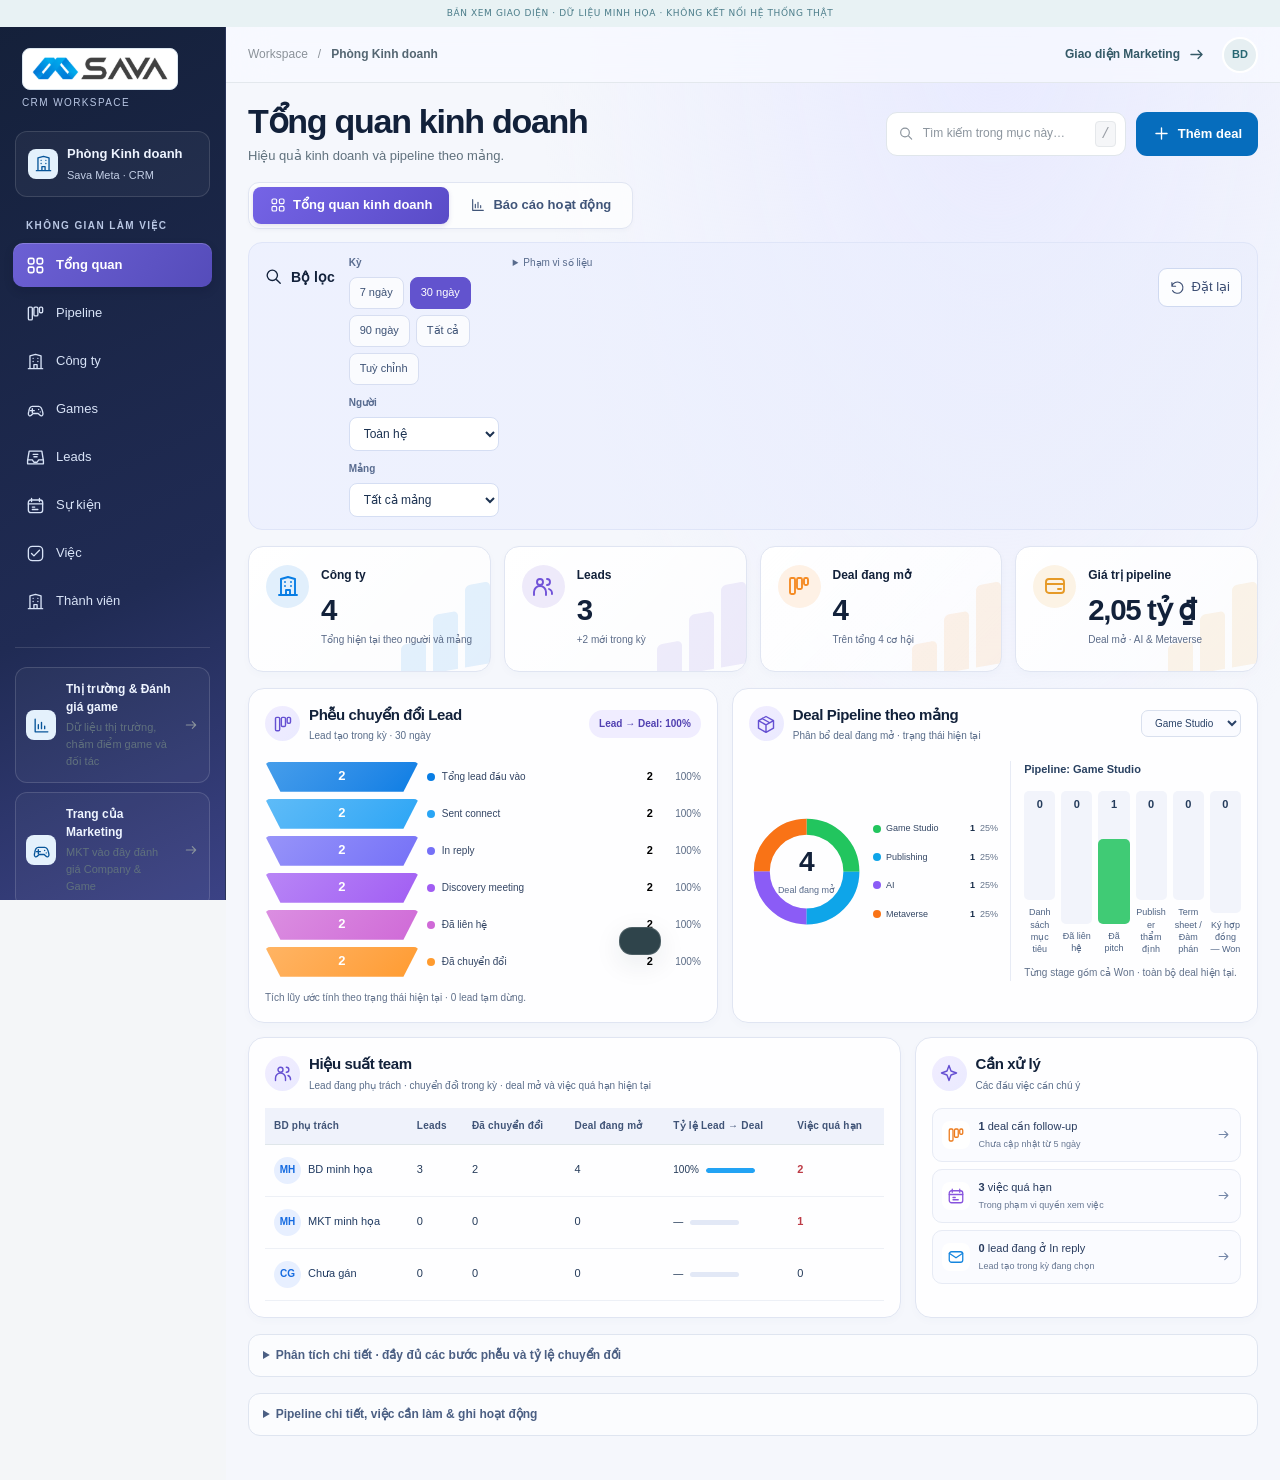
==== commit 9359f2d9: "Organize CRM dashboard into business overview and activity report with shared filters" ====
--- a/tests/visual/index.html
+++ b/tests/visual/index.html
@@ -132,13 +132,19 @@
   .task input { margin-top:2px; width:16px; height:16px; }
   .task.done .tt { text-decoration: line-through; color:var(--mut); }
   /* ===== View Lịch (Calendar) — tiền tố cal- =====
-     Việc = xanh dương #2563eb (đúng --acc của app), Sự kiện = tím #7c3aed
-     (phân biệt rõ với xanh dương, hài hoà EVENT_STATUSES/palette hiện có).
+     Việc = màu THEO NGƯỜI PHỤ TRÁCH (calMemberColor: hash FNV-1a xác định
+     từ member id vào CAL_TASK_PALETTE cố định; chưa gán = xám #64748b),
+     Sự kiện = tím #7c3aed (palette Việc KHÔNG chứa tím để không trùng).
+     Tín hiệu trạng thái giữ nguyên mức dễ đọc: việc quá hạn chưa xong ->
+     TOÀN DẢI đỏ #dc2626 (thắng màu người); việc đã xong -> giữ màu người
+     + tối màu + gạch ngang + ✓ (.cal-seg--done như cũ).
      Dải nhiều ngày = segment kéo qua các cột ngày trong tuần; việc 1 ngày
      và sự kiện 1 ngày đều là segment span 1 cột (chip gọn như nhau). */
   .cal-head { display:flex; gap:10px; align-items:center; flex-wrap:wrap; margin-bottom:10px; }
   .cal-head h3 { font-size:16px; margin:0; }
   .cal-legend { display:flex; gap:16px; flex-wrap:wrap; font-size:12.5px; color:var(--mut); margin-bottom:12px; align-items:center; }
+  .cal-people-legend { display:flex; gap:14px; flex-wrap:wrap; font-size:12.5px; color:var(--txt); margin:-4px 0 12px; align-items:center; }
+  .cal-people-legend .cal-pl-title { font-weight:700; color:var(--mut); }
   .cal-dot { display:inline-block; width:10px; height:10px; border-radius:3px; margin-right:5px; vertical-align:-1px; }
   .cal-grid { background:var(--card); border:1px solid var(--line); border-radius:12px; overflow:hidden; margin-bottom:12px; }
   .cal-wdrow, .cal-weekdays, .cal-lane { display:grid; grid-template-columns:repeat(7, 1fr); }
@@ -165,7 +171,8 @@
      nguyên vẹn như ô trong tháng, KHÔNG bị opacity của .cal-day--other làm mờ. */
   .cal-day--today.cal-day--other { opacity:1; }
   .cal-day--sel { outline:2px solid #2563eb; outline-offset:-2px; }
-  .cal-more { font-size:11px; font-weight:700; color:#2563eb; margin-top:3px; }
+  .cal-more { font-size:11px; font-weight:700; color:#2563eb; margin-top:3px; cursor:pointer; }
+  .cal-more:hover { text-decoration:underline; }
   .cal-lane { gap:3px; margin-top:3px; }
   .cal-seg { font-size:12px; font-weight:600; color:#fff; border-radius:6px; padding:3px 7px; white-space:nowrap; overflow:hidden; text-overflow:ellipsis; cursor:pointer; min-width:0; }
   .cal-seg--task { background:#2563eb; }
@@ -192,7 +199,8 @@
 <meta name="theme-color" content="#f5f6f8">
 <link rel="stylesheet" href="../../apple-design.css">
 <link rel="stylesheet" href="../../auth.css">
-<link rel="stylesheet" href="../../workspace-design.css?v=20261103.6">
+<link rel="stylesheet" href="../../workspace-design.css?v=20261105.1&amp;ui=4">
+<link rel="stylesheet" href="../../dashboard-design.css?v=20261109.1">
 
 
 
@@ -202,13 +210,12 @@
 
 <meta http-equiv="Content-Security-Policy" content="default-src 'none'; script-src 'self' 'unsafe-inline'; style-src 'self' 'unsafe-inline'; img-src 'self' data:; connect-src 'none'; form-action 'none'; base-uri 'none'"><script>
 // Isolated visual fixture: never accesses the real origin's data or backend.
-(()=>{const values=new Map(Object.entries({"sava_crm_shared_v1": "{\"members\": [{\"id\": \"ui-bd\", \"name\": \"BD minh họa\", \"role\": \"BD\", \"active\": true}, {\"id\": \"ui-mkt\", \"name\": \"MKT minh họa\", \"role\": \"MKT\", \"active\": true}], \"companies\": [{\"id\": \"ui-c1\", \"name\": \"Atlas Games · minh họa\", \"type\": \"Publisher\", \"roles\": {\"game_studio\": \"Publisher\"}, \"last\": \"2026-11-01\"}, {\"id\": \"ui-c2\", \"name\": \"Clover Studio · minh họa\", \"type\": \"Game studio\", \"roles\": {\"publishing\": \"Game studio\"}, \"last\": \"2026-11-01\"}, {\"id\": \"ui-c3\", \"name\": \"Aurora Retail · minh họa\", \"type\": \"Doanh nghiệp\", \"roles\": {\"ai\": \"Khách hàng\"}, \"last\": \"2026-10-31\"}, {\"id\": \"ui-c4\", \"name\": \"Horizon Group · minh họa\", \"type\": \"Doanh nghiệp\", \"roles\": {\"metaverse\": \"Khách hàng\"}, \"last\": \"2026-10-31\"}], \"games\": [{\"id\": \"ui-g1\", \"title\": \"Color Garden · minh họa\", \"own\": \"ours\", \"genre\": \"Puzzle\", \"platform\": \"iOS, Android\", \"stage\": \"Prototype\", \"emoji\": \"◈\", \"desc\": \"Hồ sơ minh họa để kiểm tra giao diện.\"}, {\"id\": \"ui-g2\", \"title\": \"Cozy Village · minh họa\", \"own\": \"partner\", \"company\": \"ui-c2\", \"genre\": \"Simulation\", \"platform\": \"iOS, Android\", \"stage\": \"Beta\", \"emoji\": \"◈\", \"desc\": \"Hồ sơ minh họa để kiểm tra giao diện đánh giá.\", \"buildUrl\": \"\", \"trailerUrl\": \"\"}], \"deals\": [{\"id\": \"ui-d1\", \"title\": \"Color Garden · hợp tác phát hành\", \"company\": \"ui-c1\", \"game\": \"ui-g1\", \"line\": \"game_studio\", \"stage\": \"pitched\", \"owner\": \"ui-bd\", \"leads\": [\"ui-l1\"], \"due\": \"2026-11-12\", \"idle\": 2, \"term\": {\"rev_share\": \"Đang trao đổi\"}, \"custom\": {}}, {\"id\": \"ui-d2\", \"title\": \"Cozy Village · đánh giá build\", \"company\": \"ui-c2\", \"game\": \"ui-g2\", \"line\": \"publishing\", \"stage\": \"build_eval\", \"owner\": \"ui-bd\", \"leads\": [\"ui-l2\"], \"due\": \"2026-11-09\", \"idle\": 5, \"term\": {\"rev_share\": \"Đang trao đổi\"}, \"custom\": {}}, {\"id\": \"ui-d3\", \"title\": \"Trợ lý AI chăm sóc khách hàng\", \"company\": \"ui-c3\", \"line\": \"ai\", \"stage\": \"demo\", \"owner\": \"ui-bd\", \"leads\": [], \"due\": \"2026-11-10\", \"idle\": 1, \"amount\": 850000000, \"cur\": \"VND\", \"custom\": {}}, {\"id\": \"ui-d4\", \"title\": \"Không gian trải nghiệm sản phẩm 3D\", \"company\": \"ui-c4\", \"line\": \"metaverse\", \"stage\": \"concept\", \"owner\": \"ui-bd\", \"leads\": [], \"due\": \"2026-11-15\", \"idle\": 1, \"amount\": 1200000000, \"cur\": \"VND\", \"custom\": {}}], \"leads\": [{\"id\": \"ui-l1\", \"name\": \"Atlas Games · minh họa\", \"company\": \"ui-c1\", \"person\": \"Đầu mối minh họa\", \"line\": \"game_studio\", \"status\": \"converted\", \"source\": \"Sự kiện\", \"note\": \"Dữ liệu minh họa\", \"when\": \"2026-11-01\"}, {\"id\": \"ui-l2\", \"name\": \"Clover Studio · minh họa\", \"company\": \"ui-c2\", \"person\": \"Đầu mối minh họa\", \"line\": \"publishing\", \"status\": \"converted\", \"source\": \"Giới thiệu\", \"note\": \"Dữ liệu minh họa\", \"when\": \"2026-11-01\"}, {\"id\": \"ui-l3\", \"name\": \"Yêu cầu demo mới · minh họa\", \"company\": \"ui-c3\", \"person\": \"Đầu mối minh họa\", \"line\": \"ai\", \"status\": \"new\", \"source\": \"Website\", \"note\": \"Dữ liệu minh họa\", \"when\": \"2026-11-01\"}], \"tasks\": [{\"id\": \"ui-t1\", \"title\": \"Chuẩn bị bản giới thiệu game\", \"assignee\": \"ui-bd\", \"deal\": \"ui-d1\", \"dueDate\": \"2026-11-03\", \"due\": \"2026-11-03\", \"done\": false}, {\"id\": \"ui-t2\", \"title\": \"Hoàn thiện đánh giá build mới\", \"assignee\": \"ui-mkt\", \"game\": \"ui-g2\", \"dueDate\": \"2026-11-04\", \"due\": \"2026-11-04\", \"done\": false}, {\"id\": \"ui-t3\", \"title\": \"Chốt lịch demo với đối tác\", \"assignee\": \"ui-bd\", \"deal\": \"ui-d3\", \"dueDate\": \"2026-11-05\", \"due\": \"2026-11-05\", \"done\": false}], \"activities\": [{\"id\": \"ui-a1\", \"deal\": \"ui-d2\", \"type\": \"Note\", \"who\": \"ui-bd\", \"when\": \"2026-11-01\", \"text\": \"Đã nhận build để chuyển sang vòng đánh giá. Dữ liệu minh họa.\"}, {\"id\": \"ui-a2\", \"deal\": \"ui-d1\", \"type\": \"Email\", \"who\": \"ui-bd\", \"when\": \"2026-10-31\", \"text\": \"Đã gửi thông tin sản phẩm và đề xuất lịch trao đổi. Dữ liệu minh họa.\"}], \"verticals\": [], \"leadDealStatusMigrated\": true}", "sava_publishing_v1": "{\"version\": 1, \"marketUpdates\": [], \"requests\": [{\"id\": \"ui-r1\", \"kind\": \"game\", \"entityId\": \"ui-g2\", \"requestedBy\": \"ui-bd\", \"assignee\": \"ui-mkt\", \"due\": \"2026-11-04\", \"requestNote\": \"Yêu cầu minh họa để kiểm tra bố cục và thao tác.\", \"source\": \"\", \"build\": \"Preview 1.0\", \"status\": \"Chờ đánh giá\", \"requestedAt\": \"2026-11-01T02:00:00.000Z\", \"current\": null, \"revisions\": [], \"revision\": 0}, {\"id\": \"ui-r2\", \"kind\": \"company\", \"entityId\": \"ui-c2\", \"requestedBy\": \"ui-bd\", \"assignee\": \"ui-mkt\", \"due\": \"2026-11-05\", \"requestNote\": \"Yêu cầu minh họa để kiểm tra form đánh giá Partner.\", \"source\": \"\", \"build\": \"\", \"status\": \"Chờ đánh giá\", \"requestedAt\": \"2026-11-01T02:00:00.000Z\", \"current\": null, \"revisions\": [], \"revision\": 0}]}"}));const memory={getItem:k=>values.has(k)?values.get(k):null,setItem:(k,v)=>values.set(k,String(v)),removeItem:k=>values.delete(k),clear:()=>values.clear(),key:i=>[...values.keys()][i]||null,get length(){return values.size}};Object.defineProperty(window,'localStorage',{value:memory});Object.defineProperty(window,'sessionStorage',{value:memory});})();
+(()=>{const values=new Map(Object.entries({"sava_crm_shared_v1": "{\"members\": [{\"id\": \"ui-bd\", \"name\": \"BD minh họa\", \"role\": \"BD\", \"active\": true}, {\"id\": \"ui-mkt\", \"name\": \"MKT minh họa\", \"role\": \"MKT\", \"active\": true}], \"companies\": [{\"id\": \"ui-c1\", \"name\": \"Atlas Games · minh họa\", \"type\": \"Publisher\", \"roles\": {\"game_studio\": \"Publisher\"}, \"last\": \"2026-11-01\", \"createdAt\": \"2026-11-08T18:53:59\"}, {\"id\": \"ui-c2\", \"name\": \"Clover Studio · minh họa\", \"type\": \"Game studio\", \"roles\": {\"publishing\": \"Game studio\"}, \"last\": \"2026-11-01\", \"createdAt\": \"2026-11-07T18:53:59\"}, {\"id\": \"ui-c3\", \"name\": \"Aurora Retail · minh họa\", \"type\": \"Doanh nghiệp\", \"roles\": {\"ai\": \"Khách hàng\"}, \"last\": \"2026-10-31\", \"createdAt\": \"2026-11-06T18:53:59\"}, {\"id\": \"ui-c4\", \"name\": \"Horizon Group · minh họa\", \"type\": \"Doanh nghiệp\", \"roles\": {\"metaverse\": \"Khách hàng\"}, \"last\": \"2026-10-31\", \"createdAt\": \"2026-11-05T18:53:59\"}], \"games\": [{\"id\": \"ui-g1\", \"title\": \"Color Garden · minh họa\", \"own\": \"ours\", \"genre\": \"Puzzle\", \"platform\": \"iOS, Android\", \"stage\": \"Prototype\", \"emoji\": \"◈\", \"desc\": \"Hồ sơ minh họa để kiểm tra giao diện.\"}, {\"id\": \"ui-g2\", \"title\": \"Cozy Village · minh họa\", \"own\": \"partner\", \"company\": \"ui-c2\", \"genre\": \"Simulation\", \"platform\": \"iOS, Android\", \"stage\": \"Beta\", \"emoji\": \"◈\", \"desc\": \"Hồ sơ minh họa để kiểm tra giao diện đánh giá.\", \"buildUrl\": \"\", \"trailerUrl\": \"\"}], \"deals\": [{\"id\": \"ui-d1\", \"title\": \"Color Garden · hợp tác phát hành\", \"company\": \"ui-c1\", \"game\": \"ui-g1\", \"line\": \"game_studio\", \"stage\": \"pitched\", \"owner\": \"ui-bd\", \"leads\": [\"ui-l1\"], \"due\": \"2026-11-12\", \"idle\": 2, \"term\": {\"rev_share\": \"Đang trao đổi\"}, \"custom\": {}, \"createdAt\": \"2026-11-08T18:53:59\"}, {\"id\": \"ui-d2\", \"title\": \"Cozy Village · đánh giá build\", \"company\": \"ui-c2\", \"game\": \"ui-g2\", \"line\": \"publishing\", \"stage\": \"build_eval\", \"owner\": \"ui-bd\", \"leads\": [\"ui-l2\"], \"due\": \"2026-11-09\", \"idle\": 5, \"term\": {\"rev_share\": \"Đang trao đổi\"}, \"custom\": {}, \"createdAt\": \"2026-11-07T18:53:59\"}, {\"id\": \"ui-d3\", \"title\": \"Trợ lý AI chăm sóc khách hàng\", \"company\": \"ui-c3\", \"line\": \"ai\", \"stage\": \"demo\", \"owner\": \"ui-bd\", \"leads\": [], \"due\": \"2026-11-10\", \"idle\": 1, \"amount\": 850000000, \"cur\": \"VND\", \"custom\": {}, \"createdAt\": \"2026-11-06T18:53:59\"}, {\"id\": \"ui-d4\", \"title\": \"Không gian trải nghiệm sản phẩm 3D\", \"company\": \"ui-c4\", \"line\": \"metaverse\", \"stage\": \"concept\", \"owner\": \"ui-bd\", \"leads\": [], \"due\": \"2026-11-15\", \"idle\": 1, \"amount\": 1200000000, \"cur\": \"VND\", \"custom\": {}, \"createdAt\": \"2026-11-05T18:53:59\"}], \"leads\": [{\"id\": \"ui-l1\", \"name\": \"Atlas Games · minh họa\", \"company\": \"ui-c1\", \"person\": \"Đầu mối minh họa\", \"line\": \"game_studio\", \"status\": \"converted\", \"source\": \"Sự kiện\", \"note\": \"Dữ liệu minh họa\", \"when\": \"2026-11-01\", \"createdAt\": \"2026-11-08T18:53:59\", \"ownerId\": \"ui-bd\"}, {\"id\": \"ui-l2\", \"name\": \"Clover Studio · minh họa\", \"company\": \"ui-c2\", \"person\": \"Đầu mối minh họa\", \"line\": \"publishing\", \"status\": \"converted\", \"source\": \"Giới thiệu\", \"note\": \"Dữ liệu minh họa\", \"when\": \"2026-11-01\", \"createdAt\": \"2026-11-07T18:53:59\", \"ownerId\": \"ui-bd\"}, {\"id\": \"ui-l3\", \"name\": \"Yêu cầu demo mới · minh họa\", \"company\": \"ui-c3\", \"person\": \"Đầu mối minh họa\", \"line\": \"ai\", \"status\": \"new\", \"source\": \"Website\", \"note\": \"Dữ liệu minh họa\", \"when\": \"2026-11-01\", \"createdAt\": \"2026-11-06T18:53:59\", \"ownerId\": \"ui-bd\"}], \"tasks\": [{\"id\": \"ui-t1\", \"title\": \"Chuẩn bị bản giới thiệu game\", \"assignee\": \"ui-bd\", \"deal\": \"ui-d1\", \"dueDate\": \"2026-11-03\", \"due\": \"2026-11-03\", \"done\": false}, {\"id\": \"ui-t2\", \"title\": \"Hoàn thiện đánh giá build mới\", \"assignee\": \"ui-mkt\", \"game\": \"ui-g2\", \"dueDate\": \"2026-11-04\", \"due\": \"2026-11-04\", \"done\": false}, {\"id\": \"ui-t3\", \"title\": \"Chốt lịch demo với đối tác\", \"assignee\": \"ui-bd\", \"deal\": \"ui-d3\", \"dueDate\": \"2026-11-05\", \"due\": \"2026-11-05\", \"done\": false}], \"activities\": [{\"id\": \"ui-a1\", \"deal\": \"ui-d2\", \"type\": \"Note\", \"who\": \"ui-bd\", \"when\": \"2026-11-08T18:53:59\", \"text\": \"Đã nhận build để chuyển sang vòng đánh giá. Dữ liệu minh họa.\"}, {\"id\": \"ui-a2\", \"deal\": \"ui-d1\", \"type\": \"Email\", \"who\": \"ui-bd\", \"when\": \"2026-11-07T18:53:59\", \"text\": \"Đã gửi thông tin sản phẩm và đề xuất lịch trao đổi. Dữ liệu minh họa.\"}], \"verticals\": [], \"leadDealStatusMigrated\": true}", "sava_publishing_v1": "{\"version\": 1, \"marketUpdates\": [], \"requests\": [{\"id\": \"ui-r1\", \"kind\": \"game\", \"entityId\": \"ui-g2\", \"requestedBy\": \"ui-bd\", \"assignee\": \"ui-mkt\", \"due\": \"2026-11-04\", \"requestNote\": \"Yêu cầu minh họa để kiểm tra bố cục và thao tác.\", \"source\": \"\", \"build\": \"Preview 1.0\", \"status\": \"Chờ đánh giá\", \"requestedAt\": \"2026-11-01T02:00:00.000Z\", \"current\": null, \"revisions\": [], \"revision\": 0}, {\"id\": \"ui-r2\", \"kind\": \"company\", \"entityId\": \"ui-c2\", \"requestedBy\": \"ui-bd\", \"assignee\": \"ui-mkt\", \"due\": \"2026-11-05\", \"requestNote\": \"Yêu cầu minh họa để kiểm tra form đánh giá Partner.\", \"source\": \"\", \"build\": \"\", \"status\": \"Chờ đánh giá\", \"requestedAt\": \"2026-11-01T02:00:00.000Z\", \"current\": null, \"revisions\": [], \"revision\": 0}]}"}));const memory={getItem:k=>values.has(k)?values.get(k):null,setItem:(k,v)=>values.set(k,String(v)),removeItem:k=>values.delete(k),clear:()=>values.clear(),key:i=>[...values.keys()][i]||null,get length(){return values.size}};Object.defineProperty(window,'localStorage',{value:memory});Object.defineProperty(window,'sessionStorage',{value:memory});})();
 </script><style>.ui-preview-label{position:fixed;z-index:12000;left:0;right:0;top:0;height:27px;display:grid;place-items:center;background:#e8f2f4;color:#4b7c89;font:9px/1.4 system-ui;letter-spacing:.6px;text-align:center;padding:0 6px}.workspace-header,.topbar{top:27px!important}.side{padding-top:48px!important}.main,.layout{padding-top:27px!important}.topbar{margin-top:27px!important}.layout{padding-top:0!important}body>.main{padding-top:27px!important}html.sava-locked #savaAuthRoot{padding-top:70px!important}</style></head>
 <body class="crm-shell"><div class="ui-preview-label" role="note">BẢN XEM GIAO DIỆN · DỮ LIỆU MINH HỌA · KHÔNG KẾT NỐI HỆ THỐNG THẬT</div>
 <aside class="side" id="workspaceSide" aria-label="Không gian làm việc">
   <a class="brand" href="index.html" aria-label="Sava Meta CRM — Tổng quan">
-  <span class="brand-mark" aria-hidden="true"><svg viewBox="0 0 32 32" fill="none"><path d="m7 22 7-14h5l-7 14H7Z" fill="#12869b"/><path d="m16 22 7-14h3l-7 14h-3Z" fill="#75b7c3"/><path d="M7 25h18" stroke="#12869b" stroke-width="1.5" stroke-linecap="round"/></svg></span>
-  <span><span class="brand-name">SAVA<span>META</span></span><span class="brand-caption" style="display:block">CRM WORKSPACE</span></span></a>
+  <span class="brand-lockup"><img class="brand-wordmark" src="../../assets/sava-logo.png" width="224" height="45" alt="Sava Meta"><span class="brand-caption">CRM WORKSPACE</span></span></a>
   <div class="workspace-switch"><span class="workspace-icon"><i data-icon="company"></i></span><div><strong>Phòng Kinh doanh</strong><small>Sava Meta · CRM</small></div></div>
   <div class="nav-heading">Không gian làm việc</div>
   <nav class="nav" id="nav" aria-label="Điều hướng chính"><button data-view="dash" class="on"><i data-icon="overview"></i><span>Tổng quan</span></button>
@@ -520,6 +527,54 @@
   } catch (e) {}
   return maps;
 }
+/* === GỘP AUDIT CHO THAO TÁC HÀNG LOẠT (Import + Gỡ lô) — 05/11/2026 ===
+   CHỈ hai luồng vốn đã hàng loạt và có mã lô (importBatch) dùng cơ chế
+   này: impApply (nạp lô) và impRemoveBatch (gỡ lô). Chúng đặt
+   crmBatchAuditCtx NGAY TRƯỚC lần save() duy nhất của luồng rồi xoá
+   ngay sau save(); stampCrmAndAudit (điểm ghi audit duy nhất của kho
+   CRM) tiêu thụ context đó và GỘP các mục lẻ thuộc lô thành ĐÚNG 1 mục
+   TỔNG cho mỗi (entity_type, action) của lô:
+   - entityType giữ loại thật (company/lead), action giữ nguyên
+     (create cho import, delete cho gỡ lô), entityId = MÃ LÔ (marker),
+     byMemberId/at như mục lẻ.
+   - changes của mục tổng là mảng 1 phần tử mang cờ batch:true +
+     importBatch (marker) + count + ids (đủ danh sách id của lô) — với
+     GỠ LÔ còn có records: TOÀN BỘ object gốc của mọi bản ghi đã xoá
+     (chụp trước khi xoá, nguyên field — khôi phục lại được y hệt, mức
+     đầy đủ ngang/hơn mục delete lẻ vốn chỉ lưu diff dạng chữ).
+   Mọi mục KHÁC trong cùng lần save (vd công ty khớp sẵn chỉ điền hồ sơ,
+   sự kiện/việc/deal bị dọn liên kết khi gỡ lô) và MỌI thao tác đơn lẻ
+   giữ nguyên mục lẻ như cũ. Lỗi khi gộp -> giữ nguyên các mục lẻ (thà
+   thừa mục lẻ còn hơn mất lịch sử). Drawer của từng bản ghi thuộc lô
+   không còn mục riêng — đánh đổi đã được duyệt; mục tổng hiện ở Lịch
+   sử tổng (đúng entity_type nên RLS cũ tự áp: company/lead không lọt
+   sang MKT, không sửa policy/schema). */
+let crmBatchAuditCtx = null;
+function collapseBatchAuditEntries(entries, ctx) {
+  if (!ctx || !ctx.marker || !Array.isArray(entries) || !entries.length) return entries;
+  const wanted = ctx.mode === "remove"
+    ? { action: "delete", idsByType: ctx.deleteIds || {}, recordsByType: ctx.deleteRecords || {} }
+    : { action: "create", idsByType: ctx.createIds || {}, recordsByType: {} };
+  const out = [];
+  const groups = new Map(); /* entityType -> {ids:[], first} */
+  entries.forEach(e => {
+    const ids = e && wanted.idsByType[e.entityType];
+    const hit = !!(e && e.action === wanted.action && ids && typeof ids.has === "function" && ids.has(String(e.entityId)));
+    if (!hit) { out.push(e); return; }
+    if (!groups.has(e.entityType)) groups.set(e.entityType, { ids: [], first: e });
+    groups.get(e.entityType).ids.push(String(e.entityId));
+  });
+  if (!groups.size) return entries;
+  groups.forEach((g, type) => {
+    const recById = new Map();
+    (Array.isArray(wanted.recordsByType[type]) ? wanted.recordsByType[type] : []).forEach(r => { if (r && r.id !== undefined && r.id !== null) recById.set(String(r.id), r); });
+    const change = { field: "__batch", label: ctx.mode === "remove" ? "Gỡ lô" : "Lô import", batch: true, mode: ctx.mode, importBatch: String(ctx.marker), batchMarker: String(ctx.marker), count: g.ids.length, ids: g.ids.slice(), from: "", to: (ctx.mode === "remove" ? "Gỡ lô “" : "Lô “") + String(ctx.marker) + "” — " + g.ids.length + " bản ghi" };
+    /* Gỡ lô: payload khôi phục đầy đủ theo ĐÚNG thứ tự ids của lô. */
+    if (ctx.mode === "remove") change.records = g.ids.map(id => recById.get(id)).filter(Boolean);
+    out.push({ entityType: type, entityId: String(ctx.marker), at: g.first.at, byMemberId: g.first.byMemberId || "", action: wanted.action, changes: [change] });
+  });
+  return out;
+}
 function stampCrmAndAudit() {
   let entries = [];
   try {
@@ -532,6 +587,12 @@
       entries = entries.concat(SavaSys.stampCollection(S, S[key], crmPrevSnap[key], type, by, nowIso, forcedByType[type]));
     });
     crmPrevSnap = crmSnapshotOf(S);
+    /* Gộp audit hàng loạt (Import/Gỡ lô): context do chính hai luồng đó
+       đặt ngay trước save() — tiêu thụ tại đây, lỗi gộp thì giữ mục lẻ. */
+    if (crmBatchAuditCtx) {
+      const ctx = crmBatchAuditCtx; crmBatchAuditCtx = null;
+      try { entries = collapseBatchAuditEntries(entries, ctx); } catch (e) { /* giữ nguyên mục lẻ */ }
+    }
   } catch (e) { entries = []; }
   if (entries.length) {
     try {
@@ -618,6 +679,11 @@
     if (typeof document === "undefined" || typeof document.addEventListener !== "function" || document.__dateInputsReady) return;
     document.__dateInputsReady = true;
     document.addEventListener("focusout", e => { try { normalizeDateInputEl(e.target); } catch (err) {} });
+    /* Lịch nhỏ chọn ngày DÙNG CHUNG (shared.js SavaDatePicker): gắn tại
+       ĐÂY — cùng điểm đăng ký dùng chung, cùng quy ước nhận diện
+       placeholder dd-mm-yyyy — nên mọi ô ngày của trang đều có lịch
+       chọn cạnh đường gõ tay, không gắn tay từng ô. */
+    try { if (window.SavaDatePicker) SavaDatePicker.init(document); } catch (err) {}
   } catch (e) {}
 }
 /* Giá trị HIỂN THỊ cho ô nhập ngày: ISO hợp lệ -> dd-mm-yyyy; chữ cũ
@@ -1071,8 +1137,8 @@
   document.querySelectorAll(".audit-admin-only").forEach(el => { el.style.display = isAdminViewer() ? "" : "none"; });
   /* Mục nav "Import" hiện cho Admin + BD (isImportViewer), ẩn với vai khác — cùng mẫu gate theo vai của Lịch sử tổng. */
   document.querySelectorAll(".import-bd-only").forEach(el => { el.style.display = isImportViewer() ? "" : "none"; });
-  const titles = { dash:"Tổng quan", board:"Pipeline", companies:"Công ty & đối tác", games:"Danh mục game", leads:"Leads", events:"Sự kiện", tasks:"Việc", members:"Thành viên", import:"Import dữ liệu", auditHistory:"Lịch sử tổng" };
-  const descriptions = { dash:"Theo dõi cơ hội, đối tác và việc của team.", board:"Theo dõi từng cơ hội từ tiếp cận đến ký hợp đồng.", companies:"Hồ sơ, đầu mối và cơ hội hợp tác trong cùng một nơi.", games:"Game của Sava và game đối tác đang được đánh giá.", leads:"Quản lý đầu mối và phát triển cơ hội hợp tác.", events:"Nơi team gặp gỡ đối tác — công ty, lead và deal phát sinh từ từng sự kiện.", tasks:"Lịch chung của team ở phía trên (việc + sự kiện, lọc theo loại và theo người) và danh sách việc ở phía dưới — xem dạng danh sách hoặc theo người.", members:"Danh sách thành viên dùng để gán người phụ trách deal và việc.", import:"Nạp công ty + lead hàng loạt từ file Excel/CSV — xem trước (dry-run) trước khi ghi, gỡ được theo lô.", auditHistory:"Mọi thay đổi gần nhất trên mọi loại đối tượng, gồm cả đối tượng đã xoá — chỉ Admin xem được." };
+  const titles = { dash:dashboardMode === "activity" ? "Báo cáo hoạt động" : "Tổng quan kinh doanh", board:"Pipeline", companies:"Công ty & đối tác", games:"Danh mục game", leads:"Leads", events:"Sự kiện", tasks:"Việc", members:"Thành viên", import:"Import dữ liệu", auditHistory:"Lịch sử tổng" };
+  const descriptions = { dash:dashboardMode === "activity" ? "Hoạt động tiếp cận và phát triển cơ hội kinh doanh." : "Hiệu quả kinh doanh và pipeline theo mảng.", board:"Theo dõi từng cơ hội từ tiếp cận đến ký hợp đồng.", companies:"Hồ sơ, đầu mối và cơ hội hợp tác trong cùng một nơi.", games:"Game của Sava và game đối tác đang được đánh giá.", leads:"Quản lý đầu mối và phát triển cơ hội hợp tác.", events:"Nơi team gặp gỡ đối tác — công ty, lead và deal phát sinh từ từng sự kiện.", tasks:"Lịch chung của team ở phía trên (việc + sự kiện, lọc theo loại và theo người) và danh sách việc ở phía dưới — xem dạng danh sách hoặc theo người.", members:"Danh sách thành viên dùng để gán người phụ trách deal và việc.", import:"Nạp công ty + lead hàng loạt từ file Excel/CSV — xem trước (dry-run) trước khi ghi, gỡ được theo lô.", auditHistory:"Mọi thay đổi gần nhất trên mọi loại đối tượng, gồm cả đối tượng đã xoá — chỉ Admin xem được." };
   document.getElementById("viewTitle").textContent = titles[curView];
   document.getElementById("viewDescription").textContent = descriptions[curView];
   /* Nút header "+ Thêm deal" là nút CỐ ĐỊNH toàn app trong toolbar (không
@@ -1117,7 +1183,7 @@
     }).join('');
     return `<section class="panel line-panel" style="--line-accent:${L.color}"><div class="line-panel-heading"><span class="line-symbol">${SavaUI.icon(icons[k])}</span><div><h3>${L.name}</h3><p>${L.target}</p></div><button class="icon-button line-open" onclick="curLine='${k}';setView('board')" aria-label="Mở pipeline ${L.name}">${SavaUI.icon('arrow')}</button></div><div class="line-total"><strong>${open.length}</strong><span>deal đang mở</span></div><div class="line-value">${GAME_LINES.includes(k)?'Hợp tác theo thỏa thuận rev share':pipelineValue(open)+' · Giá trị dự kiến'}</div>${rows}</section>`;
   }).join('');
-  const scopedTasks = S.tasks.filter(t=>!t.done&&(curLine==='all'||(S.deals.find(x=>x.id===t.deal)||{}).line===curLine)&&(!query||(t.title+' '+(S.deals.find(x=>x.id===t.deal)||{}).title).toLowerCase().includes(query)));
+  const scopedTasks = visibleTasks().filter(t=>!t.done&&(curLine==='all'||(S.deals.find(x=>x.id===t.deal)||{}).line===curLine)&&(!query||(t.title+' '+(S.deals.find(x=>x.id===t.deal)||{}).title).toLowerCase().includes(query)));
   const tasks = scopedTasks.slice(0,5).map(taskRow).join('') || '<div class="empty-state">Không có việc phù hợp.</div>';
   const activityIcons = {Meeting:'meeting',Note:'note',Call:'call',Email:'mail',Demo:'cube'};
   /* Hoạt động gần nhất ở Tổng quan: hoạt động qua deal lọc theo mảng như
@@ -1133,23 +1199,87 @@
     return `<div class="activity-item" ${o&&o.target?`onclick="${openFn}('${o.id}')"`:''}><span class="activity-icon">${SavaUI.icon(activityIcons[a.type]||'note')}</span><div class="activity-content"><strong>${esc(head)}</strong><p>${esc(a.text)}</p><div class="when">${esc(a.type)} · ${memberLinkHTML(a.who)} · ${esc(fmtWhen(a.when))}${sysShortDate(a.updatedAt) ? " · " + sysUpdatedSpan(a) : ""}</div></div></div>`;
   }).join('') || '<div class="empty-state">Không có hoạt động phù hợp.</div>';
   const dashActDeals = S.deals.filter(d => curLine === 'all' || d.line === curLine);
-  document.getElementById('view').innerHTML = kpiHTML()+`<div class="grid2"><div><div class="section-heading"><div><h2>Pipeline theo mảng</h2><p>${curLine==='all'?'Bốn mảng kinh doanh, mỗi mảng một quy trình.':LINES[curLine].desc}</p></div><button class="text-action" onclick="setView('board')">Xem pipeline ${SavaUI.icon('arrow')}</button></div><div class="pipeline-overview">${funnel}</div></div><div><section class="panel"><div class="panel-title"><h3>Việc cần làm <span class="count-badge">${scopedTasks.length}</span></h3><button class="text-action" onclick="setView('tasks')" aria-label="Xem tất cả việc">Tất cả ${SavaUI.icon('arrow')}</button></div>${tasks}</section><section class="panel"><div class="panel-title"><h3>Hoạt động gần nhất</h3>${SavaUI.icon('clock')}</div>${activities}${activityAddBlockHTML("dash", dashActDeals)}</section></div></div>` + dashAnalyticsHTML();
+  document.getElementById('view').innerHTML = dashAnalyticsHTML() + `<details class="ex-legacy-operations"><summary>Pipeline chi tiết, việc cần làm & ghi hoạt động</summary>` + kpiHTML()+`<div class="grid2"><div><div class="section-heading"><div><h2>Pipeline theo mảng</h2><p>${curLine==='all'?'Bốn mảng kinh doanh, mỗi mảng một quy trình.':LINES[curLine].desc}</p></div><button class="text-action" onclick="setView('board')">Xem pipeline ${SavaUI.icon('arrow')}</button></div><div class="pipeline-overview">${funnel}</div></div><div><section class="panel"><div class="panel-title"><h3>Việc cần làm <span class="count-badge">${scopedTasks.length}</span></h3><button class="text-action" onclick="setView('tasks')" aria-label="Xem tất cả việc">Tất cả ${SavaUI.icon('arrow')}</button></div>${tasks}</section><section class="panel"><div class="panel-title"><h3>Hoạt động gần nhất</h3>${SavaUI.icon('clock')}</div>${activities}${activityAddBlockHTML("dash", dashActDeals)}</section></div></div>` + `</details>`;
 }
 /* ===== Khu PHÂN TÍCH (Dashboard) trong Tổng quan =====
-   UI-state THUẦN (không nằm trong S, không qua save(), cùng họ
-   leadOwnerFilter): dashPeriodDays = 7 / 30 / 90 / null (null = "Tất cả",
-   mặc định 30) — chỉ chi phối số "mới trong kỳ" ở KPI + biểu đồ xu hướng
-   (+ cột "Lead mới trong kỳ" của bảng so sánh BD); dashScope = "" (Toàn
-   hệ) hoặc member id — chọn 1 BD thì TOÀN BỘ khu tính lại theo BD đó;
-   dashFunnelLine / dashFunnelOwner chỉ áp cho riêng phễu Lead.
-   Phễu + tỉ lệ + deal theo stage là ẢNH CHỤP HIỆN TẠI, không đổi theo kỳ
-   (ghi nhãn rõ ngay trên UI). Mọi con số qua helper thuần window.SavaDash
-   (shared.js) — khu này CHỈ hiển thị, không đổi đường lưu nào. */
-let dashPeriodDays = 30, dashScope = "", dashFunnelLine = "", dashFunnelOwner = "";
-function setDashPeriod(v) { dashPeriodDays = v === "all" ? null : Number(v); render(); }
+   BỘ LỌC CHUNG (gộp 2026-11-05): MỘT thanh lọc duy nhất ở đầu khu Phân
+   tích, ba trục kết hợp AND — Kỳ (dashPeriodDays = 7 / 30 / 90 / null;
+   null = "Tất cả", mặc định 30; hoặc kỳ "Tuỳ chỉnh" dashCustomActive +
+   khoảng dashCustomFrom..dashCustomTo — khi bật, khoảng tường minh
+   THẮNG dashPeriodDays ở mọi helper qua tham số range của SavaDash) ×
+   Người (dashScope = "" Toàn hệ / member id / "__none__" Chưa gán) ×
+   Mảng (dashLine = "" Tất cả mảng / một key của LINES; trục Mảng bổ
+   sung 2026-11-05, hợp nhất nốt bộ lọc mảng RIÊNG của phễu lên thanh
+   chung và GỠ select mảng riêng trong đầu phễu). UI-state THUẦN trong
+   phiên (không nằm trong S, không qua save(), cùng họ leadOwnerFilter):
+   chuyển view qua lại rồi quay về Tổng quan KHÔNG reset lựa chọn.
+   QUY TẮC KỲ (cohort) thống nhất cho MỌI khối bên dưới: chỉ tính bản ghi
+   ĐƯỢC TẠO trong kỳ (createdAt, qua SavaDash.dashCohort — cùng cửa sổ
+   với dashCountNew), trạng thái lấy theo hiện tại. "Tất cả" = hành vi
+   trước đợt gộp (mỏ neo hồi quy: dashCohort(null) trả nguyên tập). Chỉ
+   các số TỔNG hiện tại trên thẻ KPI và các cột trạng thái của bảng so
+   sánh BD (đang phụ trách / đang mở / quá hạn) là ảnh chụp hiện tại,
+   không đổi theo kỳ — ghi nhãn rõ ngay trên UI.
+   QUY TẮC MẢNG thống nhất cho MỌI khối bên dưới (qua
+   SavaDash.dashFilterByLine / dashTaskInLine, định nghĩa ở shared.js —
+   TÁI DÙNG đúng cơ chế sẵn có của app, không định nghĩa thứ hai): deal
+   theo d.line; lead theo l.line (đúng bộ lọc mảng cũ của phễu); công ty
+   theo c.roles[line] (đúng tab mảng của view Công ty). Bản ghi không
+   thuộc mảng nào chỉ hiện khi Mảng = Tất cả mảng (mỏ neo hồi quy của
+   trục Mảng: dashLine = "" -> mọi số y hệt trước đợt này). Việc không
+   mang line: suy mảng từ đối tượng được gắn, không suy được thì không
+   tính khi đang lọc một mảng cụ thể. Mọi con số qua helper thuần
+   window.SavaDash (shared.js) — khu này CHỈ hiển thị, không đổi đường
+   lưu nào. */
+let dashPeriodDays = 30, dashScope = "", dashLine = "";
+/* Kỳ "Tuỳ chỉnh" (bổ sung 05/11/2026): dashCustomActive = đang chọn kỳ
+   tuỳ chỉnh; dashCustomFrom/dashCustomTo = khoảng đang ÁP DỤNG, lưu ISO
+   yyyy-mm-dd (chuẩn lưu trữ nội bộ), hiển thị ở ô nhập qua isoToDMY.
+   Cả ba là UI-state thuần trong phiên như dashPeriodDays: chuyển view
+   không reset, và quay lại preset khác rồi chọn lại Tuỳ chỉnh vẫn giữ
+   khoảng đã nhập trong phiên. Khi mới bật Tuỳ chỉnh mà chưa có khoảng,
+   mặc định = 30 ngày gần nhất (Từ = hôm nay − 29, Đến = hôm nay) để mọi
+   khối có ngay một khoảng hợp lệ trong lúc người dùng sửa. */
+let dashCustomActive = false, dashCustomFrom = "", dashCustomTo = "";
+function dashDefaultCustomRange() {
+  const to = new Date(); const from = new Date(); from.setDate(from.getDate() - 29);
+  const iso = d => d.getFullYear() + "-" + String(d.getMonth() + 1).padStart(2, "0") + "-" + String(d.getDate()).padStart(2, "0");
+  return { from: iso(from), to: iso(to) };
+}
+/* Khoảng tường minh ĐANG ÁP DỤNG cho SavaDash (null khi không ở chế độ
+   Tuỳ chỉnh hoặc khoảng lưu đang rỗng/sai — tầng nhập đã chặn nên thực
+   tế luôn hợp lệ khi dashCustomActive). */
+function dashActiveRange() {
+  if (!dashCustomActive) return null;
+  if (!dashCustomFrom || !dashCustomTo || dashCustomFrom > dashCustomTo) return null;
+  return { from: dashCustomFrom, to: dashCustomTo };
+}
+function setDashPeriod(v) {
+  if (v === "custom") {
+    dashCustomActive = true;
+    if (!dashCustomFrom || !dashCustomTo || dashCustomFrom > dashCustomTo) { const d = dashDefaultCustomRange(); dashCustomFrom = d.from; dashCustomTo = d.to; }
+    render(); return;
+  }
+  dashCustomActive = false;
+  dashPeriodDays = v === "all" ? null : Number(v);
+  render();
+}
+/* Áp khoảng từ hai ô nhập ngày của thanh lọc: đọc qua parseDMYtoISO
+   DÙNG CHUNG của app (chặn 31-02, tháng 13, dạng ISO/gạch chéo; nhận
+   gõ nhanh ddmmyyyy). Ngày sai hoặc Từ > Đến -> toast rõ + render()
+   dựng lại thanh lọc với khoảng ĐANG ÁP DỤNG cũ (không áp khoảng sai,
+   không để các khối tính ra tập rỗng im lặng). */
+function setDashCustomRange() {
+  const fEl = document.getElementById("dashCustomFrom"), tEl = document.getElementById("dashCustomTo");
+  if (!fEl || !tEl) return;
+  const pf = parseDMYtoISO(fEl.value), pt = parseDMYtoISO(tEl.value);
+  if (!pf.ok || !pt.ok || !pf.iso || !pt.iso) { toast("Ngày của kỳ Tuỳ chỉnh phải theo định dạng dd-mm-yyyy (vd 05-11-2026) và là ngày có thật — khoảng chưa được áp dụng"); render(); return; }
+  if (pf.iso > pt.iso) { toast("“Từ ngày” phải nhỏ hơn hoặc bằng “Đến ngày” — khoảng chưa được áp dụng"); render(); return; }
+  dashCustomFrom = pf.iso; dashCustomTo = pt.iso; dashCustomActive = true;
+  render();
+}
 function setDashScope(v) { dashScope = v || ""; render(); }
-function setDashFunnelLine(v) { dashFunnelLine = v || ""; render(); }
-function setDashFunnelOwner(v) { dashFunnelOwner = v || ""; render(); }
+function setDashLine(v) { dashLine = v || ""; render(); }
 function dashPctTxt(p) { return (p === null || p === undefined) ? "—" : fmtPctVal(p); }
 /* % RIÊNG cho khối phễu Lead: làm tròn 0 chữ số thập phân (số nguyên) để
    tránh hiểu nhầm số lẻ — yêu cầu trình bày của bản chốt phễu. Ngoài khối
@@ -1167,7 +1297,19 @@
   const maxV = Math.max(1, ...bs.map(b => Math.max(b.company, b.lead, b.deal)));
   const W = 760, H = 246, top = 20, bottom = 26, plotH = H - top - bottom;
   const gw = W / bs.length, bw = Math.max(2, Math.min(11, gw / 4.2));
-  const showNums = bs.length <= 15, labelEvery = bs.length <= 15 ? 1 : Math.ceil(bs.length / 12);
+  const showNums = bs.length <= 15;
+  /* Nhãn trục ngang (sửa chồng chữ 05/11/2026): (1) RÚT GỌN — bucket
+     tuần vốn có nhãn khoảng "dd-mm–dd-mm" (11 ký tự, khe cột kỳ 90
+     ngày chỉ ~54 đơn vị nên các nhãn chạm/chồng nhau thành một vệt);
+     nhãn trục chỉ hiện ngày BẮT ĐẦU bucket "dd-mm" — vẫn xác định
+     đúng bucket (cột nhóm theo tuần + tooltip trên cột vẫn giữ nhãn
+     khoảng đầy đủ trong <title>). Ngày giữ nguyên "dd-mm", tháng giữ
+     nguyên "mm-yyyy". (2) THƯA NHÃN theo mật độ qua
+     SavaDash.dashTrendLabelIndices: chỉ hiện các bucket được chọn —
+     bucket cuối luôn có nhãn, các bucket ẩn nhãn vẫn có cột + số
+     trên đầu cột (khi showNums) như cũ. */
+  const axisLabel = b => trend.granularity === "week" ? String(b.label).split("–")[0] : b.label;
+  const labelIdx = new Set(D.dashTrendLabelIndices ? D.dashTrendLabelIndices(bs.length, trend.granularity, W) : bs.map((_, i) => i));
   const series = [["company", cols.company], ["lead", cols.lead], ["deal", cols.deal]];
   let svg = "";
   bs.forEach((b, i) => {
@@ -1177,7 +1319,7 @@
       svg += `<rect x="${x.toFixed(1)}" y="${y.toFixed(1)}" width="${bw.toFixed(1)}" height="${h.toFixed(1)}" rx="1.5" fill="${color}"><title>${esc(b.label)} · ${k === "company" ? "Công ty" : k === "lead" ? "Lead" : "Deal"} mới: ${v}</title></rect>`;
       if (showNums && v) svg += `<text x="${(x + bw / 2).toFixed(1)}" y="${(y - 3).toFixed(1)}" text-anchor="middle" font-size="9" fill="#475569">${v}</text>`;
     });
-    if (i % labelEvery === 0) svg += `<text x="${cx.toFixed(1)}" y="${H - 8}" text-anchor="middle" font-size="9" fill="#64748b">${esc(b.label)}</text>`;
+    if (labelIdx.has(i)) svg += `<text x="${cx.toFixed(1)}" y="${H - 8}" text-anchor="middle" font-size="9" fill="#64748b">${esc(axisLabel(b))}</text>`;
   });
   const granTxt = trend.granularity === "day" ? "theo ngày" : trend.granularity === "week" ? "theo tuần" : "theo tháng";
   return `<div class="dash-legend"><span><i style="background:${cols.company}"></i>Công ty mới</span><span><i style="background:${cols.lead}"></i>Lead mới</span><span><i style="background:${cols.deal}"></i>Deal mới</span><span class="dash-legend-note">Cột nhóm ${granTxt}</span></div><svg class="dash-chart" viewBox="0 0 ${W} ${H}" role="img" aria-label="Biểu đồ xu hướng thêm mới">${svg}</svg>`;
@@ -1186,31 +1328,61 @@
   const D = window.SavaDash;
   if (!D) return "";
   const cols = D.DASH_COLORS, now = new Date();
-  const scoped = D.dashScopeFilter(S, dashScope);
-  const periodTxt = dashPeriodDays === null ? "từ trước tới nay (kỳ: Tất cả)" : `trong ${dashPeriodDays} ngày gần nhất`;
-  /* --- Điều khiển: kỳ + phạm vi --- */
-  const ownerIds = D.dashScopeOwners(S);
-  const scopeOpts = `<option value="" ${!dashScope ? "selected" : ""}>Toàn hệ</option>` + ownerIds.map(id => `<option value="${esc(id)}" ${dashScope === id ? "selected" : ""}>${esc(memberName(S, id))}</option>`).join("");
-  const periodBtns = [[7, "7 ngày"], [30, "30 ngày"], [90, "90 ngày"], [null, "Tất cả"]].map(([v, l]) => `<button class="dash-chip ${dashPeriodDays === v ? "on" : ""}" onclick="setDashPeriod('${v === null ? "all" : v}')">${l}</button>`).join("");
-  const controls = `<div class="dash-controls"><div class="dash-ctl"><span class="dash-ctl-label">Kỳ</span>${periodBtns}</div><div class="dash-ctl"><span class="dash-ctl-label">Phạm vi</span><select class="dash-select" onchange="setDashScope(this.value)" aria-label="Phạm vi phân tích">${scopeOpts}</select></div></div>
-  <p class="dash-note">Bộ chọn kỳ chỉ chi phối số “mới trong kỳ” (KPI + xu hướng + cột Lead mới của bảng so sánh). Phễu Lead, deal theo mảng/stage và các tỉ lệ chuyển đổi là <b>ảnh chụp hiện tại</b> — không đổi theo kỳ.${dashScope ? ` Đang xem phạm vi của <b>${esc(memberName(S, dashScope))}</b>: “công ty của BD” = tập công ty phân biệt của các lead BD đó phụ trách ∪ các deal BD đó phụ trách (công ty không có trường người phụ trách riêng).` : ""}</p>`;
-  /* --- Dải KPI --- */
-  const nC = D.dashCountNew(scoped.companies, dashPeriodDays, now), nL = D.dashCountNew(scoped.leads, dashPeriodDays, now), nD = D.dashCountNew(scoped.deals, dashPeriodDays, now);
-  const openDeals = scoped.deals.filter(isOpen), wonDeals = scoped.deals.filter(d => d.stage === "won");
+  /* Siết quyền Việc (09/11/2026): non-Admin tính Phân tích trên tập việc
+     ĐÃ LỌC theo người xem (dashState) — số việc/quá hạn của người khác
+     không lộ qua KPI/bảng so sánh; Admin giữ nguyên S. */
+  const dashState = taskPrivacyActive() ? Object.assign({}, S, { tasks: visibleTasks() }) : S;
+  const scoped = D.dashScopeFilter(dashState, dashScope);
+  /* Áp trục MẢNG lên tập theo Người: lineScoped là tập NỀN của mọi khối
+     (KPI tổng + xu hướng dùng thẳng tập này; các khối cohort lọc tiếp
+     theo kỳ trên nó). dashLine = "" -> dashFilterByLine trả bản sao
+     nguyên vẹn (mỏ neo hồi quy của trục Mảng). */
+  const lineScoped = D.dashFilterByLine(scoped, dashLine, S);
+  /* Cohort kỳ đang chọn cho từng loại bản ghi (trục Kỳ × Người × Mảng):
+     mọi khối bên dưới tính trên các tập này; riêng thẻ KPI vẫn hiện số
+     TỔNG hiện tại của tập theo Người + Mảng (lineScoped) kèm phần "mới
+     trong kỳ". */
+  const range = dashActiveRange();
+  const cCompanies = D.dashCohort(lineScoped.companies, dashPeriodDays, now, range);
+  const cLeads = D.dashCohort(lineScoped.leads, dashPeriodDays, now, range);
+  const cDeals = D.dashCohort(lineScoped.deals, dashPeriodDays, now, range);
+  const periodTxt = range ? `từ ${isoToDMY(range.from)} đến ${isoToDMY(range.to)}` : dashPeriodDays === null ? "từ trước tới nay (kỳ: Tất cả)" : `trong ${dashPeriodDays} ngày gần nhất`;
+  const periodLabel = range ? `từ ${isoToDMY(range.from)} đến ${isoToDMY(range.to)}` : dashPeriodDays === null ? "Tất cả" : `${dashPeriodDays} ngày`;
+  /* --- THANH LỌC CHUNG: Kỳ × Người × Mảng (một chỗ chọn duy nhất) --- */
+  const activeMembers = memberList(S).filter(m => m.active);
+  let personOpts = `<option value="" ${!dashScope ? "selected" : ""}>Toàn hệ</option>` + activeMembers.map(m => `<option value="${esc(m.id)}" ${dashScope === m.id ? "selected" : ""}>${esc(m.name)}</option>`).join("");
+  if (dashScope && dashScope !== "__none__" && !activeMembers.some(m => m.id === dashScope)) personOpts += `<option value="${esc(dashScope)}" selected>${esc(memberName(S, dashScope))} (đã ngừng)</option>`;
+  personOpts += `<option value="__none__" ${dashScope === "__none__" ? "selected" : ""}>Chưa gán</option>`;
+  const periodBtns = [[7, "7 ngày"], [30, "30 ngày"], [90, "90 ngày"], [null, "Tất cả"]].map(([v, l]) => `<button class="dash-chip ${!dashCustomActive && dashPeriodDays === v ? "on" : ""}" onclick="setDashPeriod('${v === null ? "all" : v}')">${l}</button>`).join("")
+    + `<button class="dash-chip ${dashCustomActive ? "on" : ""}" onclick="setDashPeriod('custom')">Tuỳ chỉnh</button>`;
+  /* Hai ô ngày của kỳ Tuỳ chỉnh: ô text dd-mm-yyyy theo chuẩn app (placeholder
+     chứa "dd-mm-yyyy" nên blur dùng chung tự chuẩn hoá ddmmyyyy); đổi giá trị
+     -> setDashCustomRange validate + áp ngay, sai thì báo và giữ khoảng cũ. */
+  const customCtl = dashCustomActive ? `<div class="dash-ctl"><span class="dash-ctl-label">Từ ngày</span><input id="dashCustomFrom" class="dash-select dash-date-input" type="text" placeholder="dd-mm-yyyy" value="${esc(isoToDMY(dashCustomFrom))}" onchange="setDashCustomRange()" aria-label="Từ ngày — kỳ tuỳ chỉnh"><span class="dash-ctl-label">Đến ngày</span><input id="dashCustomTo" class="dash-select dash-date-input" type="text" placeholder="dd-mm-yyyy" value="${esc(isoToDMY(dashCustomTo))}" onchange="setDashCustomRange()" aria-label="Đến ngày — kỳ tuỳ chỉnh"></div>` : "";
+  const scopeNote = dashScope === "__none__"
+    ? ` Đang xem phạm vi <b>Chưa gán</b>: “công ty của BD” ở đây = tập công ty phân biệt của các lead chưa gán người phụ trách ∪ các deal chưa gán người phụ trách.`
+    : dashScope ? ` Đang xem phạm vi của <b>${esc(memberName(S, dashScope))}</b>: “công ty của BD” = tập công ty phân biệt của các lead BD đó phụ trách ∪ các deal BD đó phụ trách (công ty không có trường người phụ trách riêng).` : "";
+  const lineOpts = `<option value="" ${!dashLine ? "selected" : ""}>Tất cả mảng</option>` + Object.entries(LINES).map(([k, v]) => `<option value="${k}" ${dashLine === k ? "selected" : ""}>${esc(v.name)}</option>`).join("");
+  const lineNote = dashLine ? ` Đang lọc riêng mảng <b>${esc(LINES[dashLine].name)}</b>: deal tính theo mảng của deal, lead theo mảng của lead, công ty theo vai trò mảng (roles) của công ty; bản ghi không thuộc mảng nào không được tính. Trong bảng so sánh BD, việc không mang mảng nên được suy mảng từ đối tượng việc được gắn (deal/lead/công ty/game/sự kiện) — việc không gắn đối tượng hoặc không suy ra được mảng này không được tính.` : "";
+  const controls = `<div class="dash-controls dash-filterbar"><div class="dash-ctl"><span class="dash-ctl-label">Kỳ</span>${periodBtns}</div>${customCtl}<div class="dash-ctl"><span class="dash-ctl-label">Người</span><select class="dash-select" onchange="setDashScope(this.value)" aria-label="Người phụ trách — bộ lọc chung phân tích">${personOpts}</select></div><div class="dash-ctl"><span class="dash-ctl-label">Mảng</span><select class="dash-select" onchange="setDashLine(this.value)" aria-label="Mảng — bộ lọc chung phân tích">${lineOpts}</select></div></div>
+  <details class="ex-definitions"><summary>Phạm vi số liệu</summary><p class="dash-note">Bộ lọc chung áp cho <b>toàn bộ khu Phân tích</b>: theo kỳ, chỉ tính các bản ghi <b>được tạo trong kỳ</b> — trạng thái lấy theo hiện tại (“Tất cả” = toàn bộ bản ghi từ trước tới nay). Riêng số tổng hiện tại trên thẻ KPI là ảnh chụp hiện tại của tập theo Người + Mảng, không đổi theo kỳ.${scopeNote}${lineNote}</p></details>`;
+  /* --- Dải KPI: số TỔNG trên tập theo Người + Mảng (lineScoped, không
+     đổi theo kỳ) + phần "mới trong kỳ" trên cùng tập đó --- */
+  const nC = D.dashCountNew(lineScoped.companies, dashPeriodDays, now, range), nL = D.dashCountNew(lineScoped.leads, dashPeriodDays, now, range), nD = D.dashCountNew(lineScoped.deals, dashPeriodDays, now, range);
+  const openDeals = lineScoped.deals.filter(isOpen), wonDeals = lineScoped.deals.filter(d => d.stage === "won");
   const kpiCard = (label, value, sub, view, color) => `<div class="kpi dash-kpi" role="button" tabindex="0" onclick="setView('${view}')" onkeydown="if(event.key==='Enter')setView('${view}')" title="Bấm để mở view ${label}"><span class="dash-kpi-dot" style="background:${color}"></span><div class="k">${label}</div><div class="v">${value}</div><div class="s">${sub}</div></div>`;
-  const kpis = `<div class="kpis dash-kpis">${kpiCard("Công ty", scoped.companies.length, `+${nC.count} mới ${periodTxt}`, "companies", cols.company)}${kpiCard("Lead", scoped.leads.length, `+${nL.count} mới ${periodTxt}`, "leads", cols.lead)}${kpiCard("Deal đang mở", openDeals.length, `+${nD.count} deal mới ${periodTxt} · trên tổng ${scoped.deals.length} deal`, "board", cols.deal)}${kpiCard("Deal đã won", wonDeals.length, `Trên tổng ${scoped.deals.length} deal toàn tập`, "board", cols.deal)}</div>`;
+  const kpis = `<div class="kpis dash-kpis">${kpiCard("Công ty", lineScoped.companies.length, `+${nC.count} mới ${periodTxt}`, "companies", cols.company)}${kpiCard("Lead", lineScoped.leads.length, `+${nL.count} mới ${periodTxt}`, "leads", cols.lead)}${kpiCard("Deal đang mở", openDeals.length, `+${nD.count} deal mới ${periodTxt} · trên tổng ${lineScoped.deals.length} deal`, "board", cols.deal)}${kpiCard("Deal đã won", wonDeals.length, `Trên tổng ${lineScoped.deals.length} deal toàn tập`, "board", cols.deal)}</div>`;
   /* --- Xu hướng thêm mới --- */
-  const trend = D.dashTrend({ company: scoped.companies, lead: scoped.leads, deal: scoped.deals }, dashPeriodDays, now);
-  const trendHTML = `<section class="panel dash-panel"><div class="panel-title"><h3>Xu hướng thêm mới</h3><span class="dash-badge">${dashPeriodDays === null ? "Tất cả" : dashPeriodDays + " ngày"}</span></div>${dashTrendChartHTML(trend)}${trend.missing ? `<p class="dash-note">⚠️ ${trend.missing} bản ghi thiếu ngày tạo — không tính vào xu hướng.</p>` : ""}</section>`;
-  /* --- Phễu Lead --- */
-  let fLeads = scoped.leads;
-  if (dashFunnelLine) fLeads = fLeads.filter(l => l.line === dashFunnelLine);
-  if (dashFunnelOwner) fLeads = fLeads.filter(l => dashFunnelOwner === "__none__" ? !l.ownerId : l.ownerId === dashFunnelOwner);
+  const trend = D.dashTrend({ company: lineScoped.companies, lead: lineScoped.leads, deal: lineScoped.deals }, dashPeriodDays, now, range);
+  const trendHTML = `<section class="panel dash-panel"><div class="panel-title"><h3>Xu hướng thêm mới</h3><span class="dash-badge">${range ? periodLabel : dashPeriodDays === null ? "Tất cả" : dashPeriodDays + " ngày"}</span></div>${dashTrendChartHTML(trend)}${trend.missing ? `<p class="dash-note">⚠️ ${trend.missing} bản ghi thiếu ngày tạo — không tính vào xu hướng.</p>` : ""}</section>`;
+  /* --- Phễu Lead: cohort của thanh lọc chung (lead TẠO trong kỳ theo
+     Người + Mảng đang chọn — mảng đã áp sẵn trong cLeads qua
+     dashFilterByLine, lead theo l.line; select mảng RIÊNG của phễu đã
+     gỡ khi trục Mảng hợp nhất lên thanh chung); phân bổ theo trạng
+     thái HIỆN TẠI của các lead đó. --- */
+  const fLeads = cLeads;
   const mainKeys = LEAD_STATUSES.filter(s => s.key !== "not_yet_have_demand").map(s => s.key);
   const funnel = D.dashLeadFunnel(fLeads, mainKeys, "not_yet_have_demand");
-  const fLineOpts = `<option value="" ${!dashFunnelLine ? "selected" : ""}>Tất cả mảng</option>` + Object.entries(LINES).map(([k, v]) => `<option value="${k}" ${dashFunnelLine === k ? "selected" : ""}>${esc(v.name)}</option>`).join("");
-  const fOwnerIds = []; scoped.leads.forEach(l => { if (l.ownerId && !fOwnerIds.includes(l.ownerId)) fOwnerIds.push(l.ownerId); });
-  const fOwnerOpts = `<option value="" ${!dashFunnelOwner ? "selected" : ""}>Tất cả người phụ trách</option>` + fOwnerIds.map(id => `<option value="${esc(id)}" ${dashFunnelOwner === id ? "selected" : ""}>${esc(memberName(S, id))}</option>`).join("") + `<option value="__none__" ${dashFunnelOwner === "__none__" ? "selected" : ""}>Chưa gán</option>`;
   /* Trình bày BẢN CHỐT (tích luỹ, trực quan): dòng mốc đầu phễu = N lead ·
      100% (KHÔNG vẽ dòng "Mới" riêng); mỗi dòng trạng thái từ Sent connect
      trở đi hiện số tích luỹ + "{n} lead đã tới bước này" + % lớn "% so với
@@ -1239,37 +1411,244 @@
   const fSummary = funnel.total
     ? `<div class="dash-funnel-summary">Trong ${funnel.total} lead: ${funnel.summary.reachedContactedPlus} lead đã tới bước Đã liên hệ trở lên (${dashPctIntTxt(funnel.summary.reachedContactedPlusPct)}) · ${funnel.summary.converted} lead đã chuyển thành deal (${dashPctIntTxt(funnel.summary.convertedPct)})</div>`
     : `<div class="dash-funnel-summary">Chưa có lead nào trong phạm vi này.</div>`;
-  const funnelHTML = `<section class="panel dash-panel"><div class="panel-title"><h3>Phễu Lead <span class="dash-badge">ảnh chụp hiện tại</span></h3><div class="dash-ctl"><select class="dash-select" onchange="setDashFunnelLine(this.value)" aria-label="Lọc phễu theo mảng">${fLineOpts}</select><select class="dash-select" onchange="setDashFunnelOwner(this.value)" aria-label="Lọc phễu theo người phụ trách">${fOwnerOpts}</select></div></div>
+  const funnelHTML = `<section class="panel dash-panel"><div class="panel-title"><h3>Phễu Lead <span class="dash-badge">${dashPeriodDays === null && !range ? "ảnh chụp hiện tại" : "theo kỳ đang chọn"}</span></h3></div>
+  ${dashPeriodDays === null && !range ? "" : `<p class="dash-note"><b>Lead tạo trong kỳ</b> (${periodLabel}) — theo trạng thái hiện tại. Bấm một dòng mở view Lead đã lọc đúng trạng thái + kỳ tạo + người phụ trách + mảng của thanh lọc chung.</p>`}
   <p class="dash-note">Số % lớn trên mỗi dòng: trong tổng lead ban đầu, bao nhiêu % đã tới được bước đó. Số % nhỏ có mũi tên ↓ ngay dưới % lớn: trong số lead tới bước ngay trên, bao nhiêu % đi tiếp xuống bước này.</p>
   ${fStart}${fBody}${fExit}${fSummary}
   <p class="dash-note">Ước tính theo trạng thái hiện tại — hệ thống không lưu lịch sử từng bước đi của lead.</p>
   ${funnel.unknown ? `<p class="dash-note">⚠️ ${funnel.unknown} lead có trạng thái lạ (không thuộc danh sách trạng thái chuẩn) — không đưa vào phễu, không tính vào tổng lead đưa vào.</p>` : ""}</section>`;
-  /* --- Deal theo mảng / stage --- */
-  const byLine = D.dashDealStages(scoped.deals, LINES);
+  /* --- Deal theo mảng / stage: cohort deal TẠO trong kỳ; tỉ lệ thắng
+     tính trong cùng cohort (won/(won+lost) của cohort); tổng amount deal
+     đang mở cũng tính trên cohort (chỉ gồm deal mở được tạo trong kỳ —
+     ở kỳ "Tất cả" cohort = toàn tập nên khớp bản cũ). --- */
+  /* Trục Mảng đang lọc 1 mảng -> khối này chỉ hiện thẻ của ĐÚNG mảng đó
+     (cDeals vốn đã chỉ còn deal của mảng đó qua dashFilterByLine; lọc
+     thêm ở tầng thẻ để 3 mảng còn lại không hiện thẻ 0 gây nhiễu). Tất
+     cả mảng -> đủ 4 thẻ như trước. */
+  const byLine = D.dashDealStages(cDeals, LINES).filter(r => !dashLine || r.line === dashLine);
   const lineCards = byLine.map(r => {
     const L = LINES[r.line], maxC = Math.max(1, ...r.stages.map(s => s.count));
     const bars = r.stages.map(s => `<div class="dash-col" title="${esc(s.label)}: ${s.count} deal"><div class="dash-col-num">${s.count}</div><div class="dash-col-bar" style="height:${Math.max(s.count ? 6 : 0, s.count / maxC * 100)}%;background:${L.color}"></div><div class="dash-col-lb">${esc(s.label)}</div></div>`).join("");
     const amt = Object.entries(r.openAmounts).map(([c, v]) => money(v, c)).join(" + ");
     return `<section class="panel dash-panel dash-line-card" style="--line-accent:${L.color}"><div class="panel-title"><h3>${esc(L.name)}</h3><span class="dash-badge">${r.openCount} deal đang mở</span></div><div class="dash-cols">${bars}</div><p class="dash-note">Tỉ lệ thắng: ${r.rate === null ? "Chưa có deal đóng" : `<b>${dashPctTxt(r.rate)}</b> (${r.won} won / ${r.lost} lost)`}${amt ? ` · Tổng giá trị deal đang mở: <b>${amt}</b>` : ""}</p></section>`;
   }).join("");
-  const dealHTML = `<div class="section-heading dash-subhead"><div><h2>Tiến trình Deal theo mảng</h2><p>Số deal đang ở từng stage theo đúng thứ tự pipeline của mảng — ảnh chụp hiện tại.</p></div></div><div class="dash-line-grid">${lineCards}</div>`;
-  /* --- Thẻ tỉ lệ chuyển đổi --- */
-  const conv = D.dashConversions(scoped);
+  const dealHTML = `<div class="section-heading dash-subhead"><div><h2>Tiến trình Deal theo mảng</h2><p>${dashPeriodDays === null && !range ? "Số deal đang ở từng stage theo đúng thứ tự pipeline của mảng — ảnh chụp hiện tại." : `Chỉ gồm deal tạo trong kỳ (${periodLabel}) — stage và tỉ lệ thắng theo hiện tại trong cùng nhóm deal đó.`}${dashLine ? ` Đang lọc riêng mảng <b>${esc(LINES[dashLine].name)}</b> theo bộ lọc chung nên chỉ hiện thẻ của mảng này.` : ""}</p></div></div><div class="dash-line-grid">${lineCards}</div>`;
+  /* --- Thẻ tỉ lệ chuyển đổi: cùng cohort của thanh lọc chung —
+     Lead→Deal từ lead của kỳ; thắng deal từ deal của kỳ; công ty có deal
+     từ công ty TẠO trong kỳ (mẫu) và số công ty đó có ≥1 deal trong kỳ
+     (tử). Ở "Tất cả" tử/mẫu khớp định nghĩa cũ. --- */
+  const conv = D.dashConversions({ companies: cCompanies, leads: cLeads, deals: cDeals });
   const convCard = (label, c, color, nullTxt) => `<section class="panel dash-panel dash-conv"><div class="dash-conv-donut">${dashDonutHTML(c.pct, color)}<div class="dash-conv-pct">${c.pct === null ? "—" : dashPctTxt(c.pct)}</div></div><div><h3>${label}</h3><p class="dash-note">${c.pct === null && nullTxt ? `${nullTxt} (${c.x} / ${c.y})` : `${c.x} / ${c.y}`}</p></div></section>`;
   const convHTML = `<div class="dash-conv-grid">${convCard("Lead → Deal (Đã chuyển đổi)", conv.leadToDeal, cols.lead, "")}${convCard("Deal thắng toàn tập", conv.dealWin, cols.deal, "Chưa có deal đóng")}${convCard("Công ty có deal", conv.companyWithDeal, cols.company, "")}</div>`;
   /* --- Bảng so sánh BD (chỉ phạm vi Toàn hệ) --- */
   let compareHTML = "";
   if (!dashScope) {
-    const rows = D.dashCompare(S, dashPeriodDays, now, isOverdue);
+    const rows = D.dashCompare(dashState, dashPeriodDays, now, isOverdue, range, dashLine);
     const trs = rows.map(r => {
       const name = r.none ? "Chưa gán" : memberName(S, r.id);
       const click = r.none ? "" : ` onclick="setDashScope('${esc(r.id)}')" style="cursor:pointer" title="Bấm để xem phạm vi của ${esc(name)}"`;
       return `<tr${click}><td><b>${esc(name)}</b></td><td>${r.leadTotal}</td><td>${r.leadNew}</td><td>${r.converted} (${dashPctTxt(r.leadRate)})</td><td>${r.open}</td><td>${r.won} / ${r.lost} (${r.winRate === null ? "Chưa có deal đóng" : dashPctTxt(r.winRate)})</td><td>${r.overdue}</td></tr>`;
     }).join("");
-    compareHTML = `<section class="panel dash-panel"><div class="panel-title"><h3>So sánh theo BD</h3><span class="dash-badge">bấm vào 1 BD để xem phạm vi của người đó</span></div><div class="dash-table-wrap"><table class="dash-table"><thead><tr><th>BD</th><th>Lead phụ trách</th><th>Lead mới trong kỳ</th><th>Lead đã chuyển đổi (tỉ lệ Lead→Deal)</th><th>Deal đang mở</th><th>Won / Lost (tỉ lệ thắng)</th><th>Việc quá hạn</th></tr></thead><tbody>${trs}</tbody></table></div><p class="dash-note">Việc quá hạn: việc chưa xong và đã qua hạn theo đúng logic hạn việc của app (isOverdue). Hàng “Chưa gán” gồm lead/deal/việc chưa có người phụ trách.</p></section>`;
-  }
-  return `<div class="dash-wrap"><div class="section-heading dash-head"><div><h2>Phân tích</h2><p>KPI, xu hướng, phễu và tỉ lệ chuyển đổi — chỉ hiển thị, không đổi dữ kiện.</p></div></div>${controls}${kpis}${trendHTML}${funnelHTML}${dealHTML}${convHTML}${compareHTML}</div>`;
-}
+    compareHTML = `<section class="panel dash-panel"><div class="panel-title"><h3>So sánh theo BD</h3><span class="dash-badge">bấm vào 1 BD để xem phạm vi của người đó</span></div><p class="dash-note">Kỳ đang áp dụng: <b>${periodLabel}</b> · Mảng đang áp dụng: <b>${dashLine ? esc(LINES[dashLine].name) : "Tất cả mảng"}</b>. Các cột dạng luồng — Lead mới trong kỳ, Lead đã chuyển đổi, Won / Lost — chỉ tính bản ghi <b>tạo trong kỳ</b> (trạng thái hiện tại); các cột Lead phụ trách, Deal đang mở, Việc quá hạn là <b>trạng thái hiện tại</b>, không đổi theo kỳ.${dashLine ? " Khi đang lọc một mảng, Việc quá hạn chỉ tính việc suy ra được đúng mảng đó từ đối tượng được gắn (deal/lead/công ty/game/sự kiện); việc không gắn đối tượng hoặc không thuộc mảng đang chọn không được tính." : ""}</p><div class="dash-table-wrap"><table class="dash-table"><thead><tr><th>BD</th><th>Lead phụ trách</th><th>Lead mới trong kỳ</th><th>Lead đã chuyển đổi (tỉ lệ Lead→Deal)</th><th>Deal đang mở</th><th>Won / Lost (tỉ lệ thắng)</th><th>Việc quá hạn</th></tr></thead><tbody>${trs}</tbody></table></div><p class="dash-note">Việc quá hạn: việc chưa xong và đã qua hạn theo đúng logic hạn việc của app (isOverdue). Hàng “Chưa gán” gồm lead/deal/việc chưa có người phụ trách.</p></section>`;
+  }
+  const executive = dashboardExecutiveHTML({ D, dashState, lineScoped, cCompanies, cLeads, cDeals, range, now, nC, nL, nD, openDeals, funnel, periodLabel }, controls);
+  return executive + `<details class="ex-analytics-details"><summary>Phân tích chi tiết · đầy đủ các bước phễu và tỷ lệ chuyển đổi</summary><div class="dash-wrap">${kpis}${trendHTML}${funnelHTML}${dealHTML}${convHTML}${compareHTML}</div></details>`;
+}
+/* Read-only dashboard presentation. Filters are session UI state. */
+let dashboardMode = 'overview', dashboardPipeline = '';
+function setDashboardMode(mode) { dashboardMode = mode === 'activity' ? 'activity' : 'overview'; render(); }
+function setDashboardPipeline(line) { dashboardPipeline = Object.prototype.hasOwnProperty.call(LINES, line) ? line : ''; render(); }
+function resetDashboardFilters() {
+  dashPeriodDays = 30; dashScope = ''; dashLine = '';
+  dashCustomActive = false; dashCustomFrom = ''; dashCustomTo = '';
+  dashboardPipeline = ''; render();
+}
+function dashboardNumber(n) { return Number(n || 0).toLocaleString('vi-VN'); }
+function dashboardHeading(title, subtitle, icon, extra) {
+  return `<div class="ex-panel-heading"><span class="ex-icon">${SavaUI.icon(icon)}</span><div><h3>${title}</h3>${subtitle ? `<p>${subtitle}</p>` : ''}</div>${extra || ''}</div>`;
+}
+function dashboardKpi(label, value, note, icon, color, action) {
+  return `<button class="ex-kpi" style="--ex-color:${color}" onclick="${action}"><span class="ex-kpi-icon">${SavaUI.icon(icon)}</span><span class="ex-kpi-content"><span class="ex-kpi-label">${label}</span><strong>${value}</strong><span class="ex-kpi-note">${note}</span></span><span class="ex-kpi-art" aria-hidden="true"><i></i><i></i><i></i></span></button>`;
+}
+function dashboardRing(items, total, label) {
+  const circumference = 2 * Math.PI * 56;
+  let offset = 0;
+  const arcs = items.map(item => {
+    const length = total ? item.value / total * circumference : 0;
+    const arc = `<circle cx="72" cy="72" r="56" fill="none" stroke="${item.color}" stroke-width="20" stroke-dasharray="${length} ${circumference}" stroke-dashoffset="${-offset}" transform="rotate(-90 72 72)"><title>${esc(item.label)}: ${dashboardNumber(item.value)}</title></circle>`;
+    offset += length; return arc;
+  }).join('');
+  return `<div class="ex-ring"><svg viewBox="0 0 144 144" aria-hidden="true"><circle cx="72" cy="72" r="56" fill="none" stroke="#edf0f8" stroke-width="20"/>${arcs}</svg><div><strong>${dashboardNumber(total)}</strong><span>${label}</span></div></div>`;
+}
+function dashboardLegend(items, total) {
+  return `<ul class="ex-legend">${items.map(item => `<li><span class="ex-dot" style="background:${item.color}"></span><span>${esc(item.label)}</span><b>${dashboardNumber(item.value)}</b><small>${total ? dashPctTxt(item.value / total * 100) : '—'}</small></li>`).join('')}</ul>`;
+}
+function dashboardTeamHTML(ctx) {
+  const { D, dashState, range, now } = ctx;
+  let rows = D.dashCompare(dashState, dashPeriodDays, now, isOverdue, range, dashLine);
+  if (dashScope) rows = rows.filter(r => dashScope === '__none__' ? r.none : r.id === dashScope);
+  const body = rows.map(r => {
+    const name = r.none ? 'Chưa gán' : memberName(S, r.id);
+    const initials = name.trim().split(/\s+/).slice(-2).map(n => n[0]).join('').toUpperCase();
+    return `<tr><td><button class="ex-person" onclick="setDashScope('${esc(r.id)}')"><span class="ex-avatar">${esc(initials)}</span>${esc(name)}</button></td><td>${dashboardNumber(r.leadTotal)}</td><td>${dashboardNumber(r.converted)}</td><td>${dashboardNumber(r.open)}</td><td><div class="ex-ratio"><span>${dashPctTxt(r.leadRate)}</span><i><b style="width:${Math.max(0, Math.min(100, r.leadRate || 0))}%"></b></i></div></td><td><span class="${r.overdue ? 'ex-overdue' : ''}">${dashboardNumber(r.overdue)}</span></td></tr>`;
+  }).join('');
+  return `<section class="ex-panel ex-team">${dashboardHeading('Hiệu suất team', 'Lead đang phụ trách · chuyển đổi trong kỳ · deal mở và việc quá hạn hiện tại', 'team')}<div class="ex-table-scroll"><table class="ex-table"><thead><tr><th>BD phụ trách</th><th>Leads</th><th>Đã chuyển đổi</th><th>Deal đang mở</th><th>Tỷ lệ Lead → Deal</th><th>Việc quá hạn</th></tr></thead><tbody>${body || '<tr><td colspan="6">Chưa có dữ liệu trong phạm vi này.</td></tr>'}</tbody></table></div></section>`;
+}
+function dashboardOverviewHTML(ctx) {
+  const { D, lineScoped, cLeads, funnel, range, periodLabel } = ctx;
+  const open = lineScoped.deals.filter(isOpen);
+  const cards = dashboardKpi('Công ty', dashboardNumber(lineScoped.companies.length), 'Tổng hiện tại theo người và mảng', 'company', '#087de4', "setView('companies')")
+    + dashboardKpi('Leads', dashboardNumber(lineScoped.leads.length), `+${dashboardNumber(ctx.nL.count)} mới trong kỳ`, 'team', '#7052d8', "setView('leads')")
+    + dashboardKpi('Deal đang mở', dashboardNumber(open.length), `Trên tổng ${dashboardNumber(lineScoped.deals.length)} cơ hội`, 'pipeline', '#f58c25', "setView('board')")
+    + dashboardKpi('Giá trị pipeline', esc(pipelineValue(open)), 'Deal mở · AI & Metaverse', 'money', '#e69a27', "setView('board')");
+  const milestones = [{ key: '', label: 'Tổng lead đầu vào', count: funnel.total, pct: funnel.total ? 100 : null }]
+    .concat(['sent_connect', 'in_reply', 'discovery_meeting', 'contacted', 'converted'].map(key => {
+      const st = funnel.steps.find(x => x.key === key);
+      return { key, label: (leadStatusDef(key) || {}).label || key, count: st ? st.count : 0, pct: st ? st.pct : null };
+    }));
+  const colors = ['#087de4', '#29a5f5', '#7570f7', '#a15df3', '#cf69d7', '#ff9b2f'];
+  const funnelRows = milestones.map((st, i) => `<button class="ex-funnel-row" onclick="dashOpenLeadStatus('${st.key}')"><span class="ex-funnel-track"><span class="ex-funnel-shape" style="--ex-color:${colors[i]};width:${funnel.total ? Math.max(16, st.count / funnel.total * 100) : 16}%">${dashboardNumber(st.count)}</span></span><span class="ex-funnel-label"><i class="ex-dot" style="background:${colors[i]}"></i>${esc(st.label)}</span><b>${dashboardNumber(st.count)}</b><small>${dashPctTxt(st.pct)}</small></button>`).join('');
+  const conversion = funnel.summary.convertedPct;
+  const funnelHTML = `<section class="ex-panel">${dashboardHeading('Phễu chuyển đổi Lead', `Lead tạo trong kỳ · ${esc(periodLabel)}`, 'pipeline', `<span class="ex-pill">Lead → Deal: ${dashPctTxt(conversion)}</span>`)}<div class="ex-funnel">${funnelRows}</div><p class="ex-footnote">Tích lũy ước tính theo trạng thái hiện tại · ${dashboardNumber(funnel.dropped.count)} lead tạm dừng${funnel.unknown ? ` · ${dashboardNumber(funnel.unknown)} trạng thái chưa xác định` : ''}.</p></section>`;
+  const lines = Object.keys(LINES).filter(k => !dashLine || k === dashLine);
+  const items = lines.map(k => ({ label: LINES[k].name, value: open.filter(d => d.line === k).length, color: LINES[k].color }));
+  const unknownOpen = open.filter(d => !LINES[d.line]).length;
+  if (unknownOpen) items.push({ label: 'Chưa xác định mảng', value: unknownOpen, color: '#94a3b8' });
+  const selected = lines.includes(dashboardPipeline) ? dashboardPipeline : lines.find(k => open.some(d => d.line === k)) || lines[0];
+  const pipeline = LINES[selected];
+  const stages = pipeline ? pipeline.stages.filter(s => s[0] !== 'lost').map(([key, label]) => ({ key, label, count: lineScoped.deals.filter(d => d.line === selected && d.stage === key).length })) : [];
+  const max = Math.max(1, ...stages.map(st => st.count));
+  const stageBars = stages.map(st => `<button class="ex-stage" onclick="curLine='${selected}';setView('board')" title="${esc(st.label)}: ${st.count}"><span class="ex-stage-track"><b style="height:${st.count / max * 100}%;background:${pipeline.color}"></b><strong>${dashboardNumber(st.count)}</strong></span><span>${esc(st.label)}</span></button>`).join('');
+  const options = lines.map(k => `<option value="${k}" ${k === selected ? 'selected' : ''}>${esc(LINES[k].name)}</option>`).join('');
+  const pipelineHTML = `<section class="ex-panel">${dashboardHeading('Deal Pipeline theo mảng', 'Phân bổ deal đang mở · trạng thái hiện tại', 'cube', `<select class="ex-pipeline-select" aria-label="Pipeline hiển thị" onchange="setDashboardPipeline(this.value)">${options}</select>`)}<div class="ex-pipeline"><div class="ex-distribution">${dashboardRing(items, items.reduce((n, i) => n + i.value, 0), 'Deal đang mở')}${dashboardLegend(items, open.length)}</div><div class="ex-stage-chart"><h4>Pipeline: ${esc(pipeline ? pipeline.name : '—')}</h4><div class="ex-stages">${stageBars}</div><p class="ex-footnote">Từng stage gồm cả Won · toàn bộ deal hiện tại.</p></div></div></section>`;
+  const overdue = lineScoped.tasks.filter(t => isOverdue(t)).length;
+  const followup = open.filter(d => d.idle >= 5).length;
+  const replies = cLeads.filter(l => l.status === 'in_reply').length;
+  const actions = `<section class="ex-panel ex-actions">${dashboardHeading('Cần xử lý', 'Các đầu việc cần chú ý', 'spark')}<button onclick="setView('board')"><span class="ex-action-icon orange">${SavaUI.icon('pipeline')}</span><span><b>${dashboardNumber(followup)}</b> deal cần follow-up<small>Chưa cập nhật từ 5 ngày</small></span>${SavaUI.icon('arrow')}</button><button onclick="setView('tasks')"><span class="ex-action-icon purple">${SavaUI.icon('meeting')}</span><span><b>${dashboardNumber(overdue)}</b> việc quá hạn<small>Trong phạm vi quyền xem việc</small></span>${SavaUI.icon('arrow')}</button><button onclick="dashOpenLeadStatus('in_reply')"><span class="ex-action-icon blue">${SavaUI.icon('mail')}</span><span><b>${dashboardNumber(replies)}</b> lead đang ở In reply<small>Lead tạo trong kỳ đang chọn</small></span>${SavaUI.icon('arrow')}</button></section>`;
+  return `<div class="ex-kpis">${cards}</div><div class="ex-overview-charts">${funnelHTML}${pipelineHTML}</div><div class="ex-overview-bottom">${dashboardTeamHTML(ctx)}${actions}</div>`;
+}
+const DASHBOARD_ACTIVITY_TYPES = [
+  { key: 'email', label: 'Email', color: '#168ce8', icon: 'mail' },
+  { key: 'message', label: 'Tin nhắn', color: '#8a5aee', icon: 'note' },
+  { key: 'meeting', label: 'Meeting / Demo', color: '#ff9b2f', icon: 'meeting' },
+  { key: 'call', label: 'Gọi điện', color: '#24afcf', icon: 'call' },
+  { key: 'other', label: 'Ghi chú / Khác', color: '#aab6c9', icon: 'note' }
+];
+function dashboardActivityType(activity) {
+  const type = String(activity.type || '').toLowerCase();
+  if (type === 'email') return 'email';
+  if (['zalo', 'messenger', 'message'].includes(type)) return 'message';
+  if (['meeting', 'demo'].includes(type)) return 'meeting';
+  if (type === 'call') return 'call';
+  return 'other';
+}
+function dashboardActivityDate(activity) {
+  const value = activity.when || activity.createdAt;
+  if (typeof value === 'string' && /^\d{4}-\d{2}-\d{2}$/.test(value)) return window.SavaDash.dashParseDate(value + 'T12:00:00');
+  if (typeof value === 'string' && /^\d{2}-\d{2}-\d{4}$/.test(value)) {
+    const parsed = parseDMYtoISO(value);
+    return parsed.ok && parsed.iso ? window.SavaDash.dashParseDate(parsed.iso + 'T12:00:00') : null;
+  }
+  return window.SavaDash.dashParseDate(value);
+}
+function dashboardActivityModel(now) {
+  const D = window.SavaDash, range = D.dashRangeWindow(dashActiveRange());
+  const end = range ? new Date(range.to) : new Date(now);
+  end.setHours(23, 59, 59, 999);
+  let start = range ? new Date(range.from) : dashPeriodDays === null ? null : new Date(now);
+  if (start) { if (!range) start.setDate(start.getDate() - dashPeriodDays + 1); start.setHours(0, 0, 0, 0); }
+  let missingDates = 0;
+  const records = (S.activities || []).filter(a => {
+    if (dashScope && (dashScope === '__none__' ? !!a.who : a.who !== dashScope)) return false;
+    if (dashLine && !D.dashTaskInLine(a, S, dashLine)) return false;
+    if (query && !(String(a.text || '') + ' ' + String(a.type || '')).toLowerCase().includes(query)) return false;
+    return true;
+  }).map(a => ({ activity: a, date: dashboardActivityDate(a), type: dashboardActivityType(a) })).filter(record => {
+    if (!record.date) { missingDates++; return !start; }
+    return (!start || record.date >= start) && record.date <= end;
+  });
+  if (!start) {
+    const dates = records.filter(r => r.date).map(r => r.date.getTime());
+    start = dates.length ? new Date(Math.min(...dates)) : new Date(now);
+    start.setHours(0, 0, 0, 0);
+  }
+  const days = Math.floor((end - start) / 86400000) + 1;
+  const granularity = days > 730 ? 'month' : days > 31 ? 'week' : 'day';
+  function bucketStart(date) {
+    const d = new Date(date); d.setHours(0, 0, 0, 0);
+    if (granularity === 'month') d.setDate(1);
+    if (granularity === 'week') d.setDate(d.getDate() - (d.getDay() + 6) % 7);
+    return d;
+  }
+  const buckets = [], byKey = new Map();
+  for (let date = bucketStart(start); date <= end;) {
+    const bucket = { date: new Date(date), counts: { email: 0, message: 0, meeting: 0, call: 0, other: 0 } };
+    buckets.push(bucket); byKey.set(date.getTime(), bucket);
+    const next = new Date(date);
+    if (granularity === 'month') next.setMonth(next.getMonth() + 1);
+    else next.setDate(next.getDate() + (granularity === 'week' ? 7 : 1));
+    date = next;
+  }
+  const counts = { email: 0, message: 0, meeting: 0, call: 0, other: 0 };
+  records.forEach(record => {
+    counts[record.type]++;
+    const bucket = record.date ? byKey.get(bucketStart(record.date).getTime()) : null;
+    if (bucket) bucket.counts[record.type]++;
+  });
+  return { records, counts, buckets, missingDates, granularity };
+}
+function dashboardActivityChart(model) {
+  const width = 620, height = 224, left = 34, top = 18, bottom = 30, right = 8;
+  const plotH = height - top - bottom, plotW = width - left - right;
+  const max = Math.max(4, Math.ceil(Math.max(0, ...model.buckets.map(b => Object.values(b.counts).reduce((a, n) => a + n, 0))) / 4) * 4);
+  const gap = plotW / Math.max(1, model.buckets.length), barW = Math.min(36, gap * .64);
+  const labels = new Set(window.SavaDash.dashTrendLabelIndices(model.buckets.length, model.granularity, plotW));
+  const grid = [0, .25, .5, .75, 1].map(r => `<g><line x1="${left}" x2="${width - right}" y1="${top + plotH * (1 - r)}" y2="${top + plotH * (1 - r)}" stroke="#e5e9f5"/><text x="${left - 8}" y="${top + plotH * (1 - r) + 4}" text-anchor="end" fill="#66748d" font-size="10">${Math.ceil(max * r)}</text></g>`).join('');
+  const bars = model.buckets.map((b, i) => {
+    const x = left + i * gap + gap / 2;
+    let y = top + plotH;
+    const fullDate = fmtWhen(b.date.toISOString());
+    const rects = DASHBOARD_ACTIVITY_TYPES.map(type => {
+      const h = b.counts[type.key] / max * plotH; y -= h;
+      return `<rect x="${x - barW / 2}" y="${y}" width="${barW}" height="${h}" fill="${type.color}"><title>${fullDate} · ${type.label}: ${b.counts[type.key]}</title></rect>`;
+    }).join('');
+    const label = model.granularity === 'month' ? String(b.date.getMonth() + 1).padStart(2, '0') + '-' + b.date.getFullYear() : String(b.date.getDate()).padStart(2, '0') + '-' + String(b.date.getMonth() + 1).padStart(2, '0');
+    return rects + (labels.has(i) ? `<text x="${x}" y="${height - 8}" text-anchor="middle" fill="#66748d" font-size="10">${label}</text>` : '');
+  }).join('');
+  return `<svg class="ex-activity-chart" viewBox="0 0 ${width} ${height}" role="img" aria-label="Số hoạt động theo ${model.granularity === 'day' ? 'ngày' : model.granularity === 'week' ? 'tuần' : 'tháng'}">${grid}${bars}</svg><div class="ex-chart-key">${DASHBOARD_ACTIVITY_TYPES.map(t => `<span><i class="ex-dot" style="background:${t.color}"></i>${t.label}</span>`).join('')}</div>`;
+}
+function dashboardRecentActivityHTML(records) {
+  const sorted = records.slice().sort((a, b) => (b.date ? b.date.getTime() : 0) - (a.date ? a.date.getTime() : 0)).slice(0, 4);
+  const rows = sorted.map(record => {
+    const a = record.activity, type = DASHBOARD_ACTIVITY_TYPES.find(t => t.key === record.type), owner = activityOwnerOf(a);
+    const target = owner && owner.target ? owner.kind === 'deal' ? 'openDeal' : owner.kind === 'lead' ? 'openLead' : owner.kind === 'event' ? 'openEvent' : 'openGame' : '';
+    return `<div class="ex-recent-item"><span class="ex-recent-icon" style="--ex-color:${type.color}">${SavaUI.icon(type.icon)}</span><div>${target ? `<button onclick="${target}('${esc(owner.id)}')">${esc(a.text || a.type)}</button>` : `<strong>${esc(a.text || a.type)}</strong>`}<p>${esc(memberName(S, a.who) || 'Chưa gán')} · ${esc(record.date ? fmtWhen(record.date.toISOString()) : 'Chưa có ngày')}</p></div><span class="ex-type-label" style="--ex-color:${type.color}">${esc(a.type || 'Khác')}</span></div>`;
+  }).join('');
+  return `<section class="ex-panel ex-recent">${dashboardHeading('Hoạt động gần nhất', 'Trong kỳ và phạm vi đang chọn', 'clock')}${rows || '<p class="ex-empty">Chưa có hoạt động trong phạm vi này.</p>'}</section>`;
+}
+function dashboardActivityHTML(ctx) {
+  const model = dashboardActivityModel(ctx.now), total = model.records.length;
+  const cards = dashboardKpi('Tổng hoạt động', dashboardNumber(total), 'Ghi nhận trong kỳ đang chọn', 'chart', '#087de4', "setDashboardMode('activity')") + DASHBOARD_ACTIVITY_TYPES.filter(t => t.key !== 'other').map(t => dashboardKpi(t.label, dashboardNumber(model.counts[t.key]), 'Hoạt động được ghi nhận', t.icon, t.color, "setDashboardMode('activity')")).join('');
+  const items = DASHBOARD_ACTIVITY_TYPES.map(t => ({ label: t.label, value: model.counts[t.key], color: t.color }));
+  const people = new Map();
+  model.records.forEach(r => {
+    const id = r.activity.who || '__none__';
+    if (!people.has(id)) people.set(id, { id, total: 0, email: 0, message: 0, meeting: 0, call: 0, other: 0 });
+    const row = people.get(id); row.total++; row[r.type]++;
+  });
+  const rows = [...people.values()].sort((a, b) => b.total - a.total);
+  const teamRows = rows.map(r => `<tr><td><button class="ex-person" onclick="setDashScope('${esc(r.id)}')">${esc(r.id === '__none__' ? 'Chưa gán' : memberName(S, r.id))}</button></td><td><b>${dashboardNumber(r.total)}</b></td>${DASHBOARD_ACTIVITY_TYPES.map(t => `<td>${dashboardNumber(r[t.key])}</td>`).join('')}</tr>`).join('');
+  const chart = `<section class="ex-panel ex-activity-trend">${dashboardHeading('Xu hướng hoạt động', `Theo ${model.granularity === 'day' ? 'ngày' : model.granularity === 'week' ? 'tuần' : 'tháng'} · ${esc(ctx.periodLabel)}`, 'chart')}${total ? dashboardActivityChart(model) : '<div class="ex-empty ex-chart-empty">Chưa có hoạt động trong kỳ này.</div>'}</section>`;
+  const mix = `<section class="ex-panel ex-activity-mix">${dashboardHeading('Cơ cấu hoạt động', 'Tỷ trọng theo loại được ghi nhận', 'cube')}<div class="ex-mix-body">${dashboardRing(items, total, 'Hoạt động')}${dashboardLegend(items, total)}</div></section>`;
+  const table = `<section class="ex-panel ex-activity-team">${dashboardHeading('Hoạt động theo thành viên', 'Tổng hợp số hoạt động trong kỳ', 'team')}<div class="ex-table-scroll"><table class="ex-table"><thead><tr><th>Thành viên</th><th>Tổng hoạt động</th>${DASHBOARD_ACTIVITY_TYPES.map(t => `<th>${t.label}</th>`).join('')}</tr></thead><tbody>${teamRows || '<tr><td colspan="7">Chưa có hoạt động.</td></tr>'}</tbody><tfoot><tr><th>Tổng cộng</th><td>${dashboardNumber(total)}</td>${DASHBOARD_ACTIVITY_TYPES.map(t => `<td>${dashboardNumber(model.counts[t.key])}</td>`).join('')}</tr></tfoot></table></div></section>`;
+  const coverage = `<section class="ex-panel ex-coverage">${dashboardHeading('Phạm vi báo cáo', 'Hoạt động đã ghi nhận trên CRM', 'check')}<strong>${dashboardNumber(total)}</strong><p>hoạt động trong kỳ đang chọn</p><div class="ex-coverage-bar"></div><p class="ex-footnote">Lọc theo người thực hiện và mảng của hồ sơ gắn với hoạt động. Tin nhắn gồm Zalo/Messenger; Meeting gồm cả Demo.${model.missingDates ? ` ${dashboardNumber(model.missingDates)} hoạt động chưa có ngày hợp lệ${dashPeriodDays === null && !dashCustomActive ? ', được tính tổng và chưa thể vẽ theo thời gian' : ', chỉ hiện khi chọn Tất cả'}.` : ''}</p></section>`;
+  return `<div class="ex-kpis ex-kpis-activity">${cards}</div><div class="ex-activity-charts">${chart}${mix}${dashboardRecentActivityHTML(model.records)}</div><div class="ex-activity-bottom">${table}${coverage}</div>`;
+}
+function dashboardExecutiveHTML(ctx, controls) {
+  const tabs = `<div class="ex-tabs" role="group" aria-label="Nội dung dashboard"><button class="${dashboardMode === 'overview' ? 'on' : ''}" aria-pressed="${dashboardMode === 'overview'}" onclick="setDashboardMode('overview')">${SavaUI.icon('overview')}Tổng quan kinh doanh</button><button class="${dashboardMode === 'activity' ? 'on' : ''}" aria-pressed="${dashboardMode === 'activity'}" onclick="setDashboardMode('activity')">${SavaUI.icon('chart')}Báo cáo hoạt động</button></div>`;
+  return `<div class="executive-dashboard">${tabs}<div class="ex-filters"><div class="ex-filter-heading">${SavaUI.icon('search')}<b>Bộ lọc</b></div>${controls}<button class="ex-reset" onclick="resetDashboardFilters()">${SavaUI.icon('reset')}Đặt lại</button></div>${dashboardMode === 'activity' ? dashboardActivityHTML(ctx) : dashboardOverviewHTML(ctx)}</div>`;
+}
+
 /* Quá hạn tính ĐỘNG: task đã xong -> không quá hạn; có dueDate hợp lệ (YYYY-MM-DD)
    -> quá hạn khi dueDate < hôm nay (giờ local, so chuỗi cùng định dạng); không có
    dueDate hợp lệ -> dùng cờ t.overdue cũ (dữ liệu mẫu "Hôm nay"/"Tuần trước"...). */
@@ -1336,7 +1715,7 @@
   if (!l.target) return `<span class="chip" style="background:#64748b">${l.icon} ${esc(l.noun)}: ${esc(l.label)}</span>`;
   return `<a href="#" onclick="${l.open}('${l.id}');return false" title="Mở ${esc(l.noun)} gắn với việc này"><span class="chip" style="background:#0ea5e9">${l.icon} ${esc(l.noun)}: ${esc(l.label)}</span></a>`;
 }
-function tasksForLink(type, id) { return S.tasks.filter(t => t && t[type] === id); }
+function tasksForLink(type, id) { return visibleTasks().filter(t => t && t[type] === id); }
 /* Dòng việc trong mục "Việc liên quan" của drawer: tiêu đề + người phụ trách
    + hạn + trạng thái (quá hạn theo isOverdue như mọi bề mặt); bấm tiêu đề
    hoặc nút sửa đều mở ĐÚNG form sửa việc sẵn có (editTask). */
@@ -1365,7 +1744,7 @@
   const chip = taskLinkChipHTML(t);
   return `<div class="task ${t.done?'done':''}"><input type="checkbox" ${t.done?'checked':''} onchange="toggleTask('${t.id}')">${stt === undefined || stt === null ? "" : `<span class="list-stt mut">#${stt}</span>`}<div><div class="tt" style="cursor:pointer" ${d?`onclick="openDeal('${d.id}')" title="Mở deal gắn với việc"`:''} ${d?'':`onclick="editTask('${t.id}')" title="Bấm để sửa việc"`}>${esc(t.title)}</div><div class="mut">${chip?`${chip}<br>`:''}${memberLinkHTML(t.assignee)} · <span class="${od?'overdue':''}">${esc(dueLabel)}${od?' · Quá hạn':''}</span>${sysShortDate(t.updatedAt) ? " · " + sysUpdatedSpan(t) : ""}</div></div><div class="task-actions" style="margin-left:auto;display:flex;gap:4px;flex:none"><button class="btn ghost small" title="Sửa việc" aria-label="Sửa việc" onclick="editTask('${t.id}')">${SavaUI.icon('edit')}</button><button class="btn ghost small" title="Xóa việc" aria-label="Xóa việc" onclick="deleteTask('${t.id}')">${SavaUI.icon('trash')}</button></div></div>`;
 }
-function toggleTask(id) { const t = S.tasks.find(x=>x.id===id); t.done = !t.done; save(); render(); refreshDrawer(); }
+function toggleTask(id) { const t = S.tasks.find(x=>x.id===id); if (!t || !canViewTask(t)) return; t.done = !t.done; save(); render(); refreshDrawer(); }
 
 function vBoard() {
   const line = curLine === "all" ? "game_studio" : curLine;
@@ -1532,12 +1911,55 @@
    ở dưới); người dùng đổi/bỏ lọc ngay bằng select trạng thái ở đầu view. */
 let leadStatusFilter = "";
 function setLeadStatusFilter(v) { leadStatusFilter = v || ""; render(); }
-/* Nhảy từ một dòng phễu Lead (Tổng quan) sang view Lead đã lọc đúng trạng
-   thái đó: đặt sẵn leadStatusFilter + ép về chế độ Block (block trạng thái
-   đích tự mở sẵn) rồi setView("leads") — cùng mẫu viewLeadsOfMember. Key
-   rỗng (dòng mốc "Tổng lead đưa vào") = bỏ lọc trạng thái, xem tất cả. */
+/* Bộ lọc KỲ TẠO của view Lead — cùng họ UI-state thuần: null = không lọc
+   theo ngày tạo; 7 / 30 / 90 = chỉ lead ĐƯỢC TẠO trong N ngày gần nhất
+   (cùng cửa sổ cohort với Tổng quan, qua SavaDash.dashCohort). Phễu Lead
+   ở Tổng quan đặt sẵn bộ lọc này khi bấm một dòng (mang đúng kỳ của
+   thanh lọc chung sang); người dùng đổi/bỏ ngay bằng select "Ngày tạo"
+   ở đầu view Lead. Kỳ "Tuỳ chỉnh" của thanh lọc chung được chở sang
+   bằng leadCreatedRange (khoảng tường minh) thay cho số ngày. */
+let leadCreatedPeriodDays = null;
+/* Khoảng tạo TƯỜNG MINH chở sang từ kỳ "Tuỳ chỉnh" của thanh lọc chung
+   (dashOpenLeadStatus): { from, to } ISO yyyy-mm-dd, gồm cả hai đầu ngày
+   qua tham số range của SavaDash.dashCohort. Khi có khoảng này, nó THẮNG
+   leadCreatedPeriodDays; ở đầu view Lead nó hiện thành lựa chọn "Tuỳ
+   chỉnh: …" trong chính select "Ngày tạo" + một chip ghi rõ khoảng kèm
+   nút ✕ — nhìn thấy và gỡ được tại chỗ như mọi bộ lọc khác. */
+let leadCreatedRange = null;
+function setLeadCreatedPeriodFilter(v) {
+  if (v === "custom") { render(); return; } /* giữ nguyên khoảng tuỳ chỉnh đang mang sang */
+  leadCreatedRange = null;
+  leadCreatedPeriodDays = (v === "" || v === null || v === undefined) ? null : Number(v);
+  render();
+}
+function clearLeadCreatedRange() { leadCreatedRange = null; render(); }
+function leadInCreatedPeriod(l) {
+  const D = window.SavaDash;
+  if (leadCreatedRange) return D ? D.dashCohort([l], null, new Date(), leadCreatedRange).length === 1 : true;
+  if (leadCreatedPeriodDays === null) return true;
+  return D ? D.dashCohort([l], leadCreatedPeriodDays, new Date()).length === 1 : true;
+}
+/* Nhảy từ một dòng phễu Lead (Tổng quan) sang view Lead đã lọc đúng CÙNG
+   TẬP với dòng phễu đó: trạng thái của dòng (leadStatusFilter) + lead
+   tạo trong kỳ đang chọn ở thanh lọc chung (leadCreatedPeriodDays; kỳ
+   "Tất cả" -> null = không lọc ngày tạo) + người phụ trách theo trục
+   Người (leadOwnerFilter = dashScope: "" Toàn hệ / member id /
+   "__none__" Chưa gán) + mảng theo trục Mảng (qua curLine — cơ chế lọc
+   mảng SẴN CÓ của view Lead: hàng tab mảng ở đầu trang, nhìn thấy và
+   đổi/bỏ ngay tại chỗ được; filteredLeads áp curLine cho CẢ Block lẫn
+   Pipeline). Ép về chế độ Block (block trạng thái đích tự
+   mở sẵn) rồi setView("leads") — cùng mẫu viewLeadsOfMember. Key rỗng
+   (dòng mốc "Tổng lead đưa vào") = bỏ lọc trạng thái, xem tất cả. */
 function dashOpenLeadStatus(statusKey) {
   leadStatusFilter = statusKey || "";
+  leadOwnerFilter = dashScope || "";
+  curLine = dashLine || "all";
+  /* Kỳ đang chọn ở thanh lọc chung: preset -> số ngày như cũ; "Tuỳ
+     chỉnh" -> khoảng tường minh qua leadCreatedRange (và xoá số ngày
+     để hai cơ chế không đè nhau). */
+  const rng = dashActiveRange();
+  leadCreatedRange = rng ? { from: rng.from, to: rng.to } : null;
+  leadCreatedPeriodDays = rng ? null : dashPeriodDays;
   leadViewMode = "block";
   if (statusKey) leadBlockCollapsed[statusKey] = false;
   setView("leads");
@@ -1556,7 +1978,7 @@
    phụ trách (leadOwnerFilter) + trạng thái (leadStatusFilter, do phễu
    Lead ở Tổng quan đặt sẵn khi bấm một dòng), kết hợp AND với nhau. */
 function filteredLeads() {
-  return S.leads.filter(l => (curLine==="all"||l.line===curLine) && (!query || (l.name + " " + (l.person||"") + " " + leadCompanyName(l) + " " + l.note).toLowerCase().includes(query)) && (!leadOwnerFilter || (leadOwnerFilter === "__none__" ? !l.ownerId : l.ownerId === leadOwnerFilter)) && (!leadStatusFilter || l.status === leadStatusFilter));
+  return S.leads.filter(l => (curLine==="all"||l.line===curLine) && (!query || (l.name + " " + (l.person||"") + " " + leadCompanyName(l) + " " + l.note).toLowerCase().includes(query)) && (!leadOwnerFilter || (leadOwnerFilter === "__none__" ? !l.ownerId : l.ownerId === leadOwnerFilter)) && (!leadStatusFilter || l.status === leadStatusFilter) && leadInCreatedPeriod(l));
 }
 /* ===== Chế độ xem Lead: Block ⇄ Pipeline =====
    leadViewMode là STATE HIỂN THỊ THUẦN TUÝ (không nằm trong S, không
@@ -1574,6 +1996,10 @@
     `<option value="__none__" ${leadOwnerFilter === "__none__" ? "selected" : ""}>Chưa gán</option>`].join("");
   const statusOpts = [`<option value="" ${leadStatusFilter === "" ? "selected" : ""}>Tất cả trạng thái</option>`,
     ...LEAD_STATUSES.map(s => `<option value="${s.key}" ${leadStatusFilter === s.key ? "selected" : ""}>${esc(s.label)}</option>`)].join("");
+  const periodOpts = [`<option value="" ${leadCreatedPeriodDays === null && !leadCreatedRange ? "selected" : ""}>Mọi thời gian tạo</option>`,
+    ...[7, 30, 90].map(n => `<option value="${n}" ${leadCreatedPeriodDays === n ? "selected" : ""}>Tạo trong ${n} ngày</option>`),
+    ...(leadCreatedRange ? [`<option value="custom" selected>Tuỳ chỉnh: ${esc(isoToDMY(leadCreatedRange.from))} → ${esc(isoToDMY(leadCreatedRange.to))}</option>`] : [])].join("");
+  const periodChip = leadCreatedRange ? `<span class="chip" style="background:#0f766e" title="Bộ lọc ngày tạo theo khoảng tuỳ chỉnh mang từ Tổng quan">📅 Tạo từ ${esc(isoToDMY(leadCreatedRange.from))} đến ${esc(isoToDMY(leadCreatedRange.to))} <button type="button" onclick="clearLeadCreatedRange()" title="Bỏ lọc khoảng ngày tạo này" aria-label="Bỏ lọc khoảng ngày tạo" style="background:none;border:none;color:#fff;cursor:pointer;font:inherit;padding:0 0 0 4px">✕</button></span>` : "";
   return `<div class="lead-view-head"><button class="btn" onclick="editLead(null)">+ Thêm lead</button>
     <div class="tabs" role="group" aria-label="Chế độ xem lead">
       <button class="${leadViewMode === "block" ? "on" : ""}" onclick="setLeadViewMode('block')">▦ Block</button>
@@ -1581,11 +2007,12 @@
     </div>
     <select id="leadOwnerFilterSel" onchange="setLeadOwnerFilter(this.value)" title="Lọc theo người phụ trách" aria-label="Lọc theo người phụ trách">${ownerOpts}</select>
     <select id="leadStatusFilterSel" onchange="setLeadStatusFilter(this.value)" title="Lọc theo trạng thái" aria-label="Lọc theo trạng thái">${statusOpts}</select>
+    <select id="leadCreatedPeriodSel" onchange="setLeadCreatedPeriodFilter(this.value)" title="Lọc theo ngày tạo lead" aria-label="Lọc theo ngày tạo lead">${periodOpts}</select>${periodChip}
     ${sortBarHTML("leads")}</div>`;
 }
 /* Nhảy từ drawer member sang view Lead đã lọc sẵn theo member đó (bỏ lọc
    trạng thái để không giấu lead của member ngoài trạng thái đang lọc). */
-function viewLeadsOfMember(memberId) { leadOwnerFilter = memberId || ""; leadStatusFilter = ""; closeDrawer(); setView("leads"); }
+function viewLeadsOfMember(memberId) { leadOwnerFilter = memberId || ""; leadStatusFilter = ""; leadCreatedPeriodDays = null; leadCreatedRange = null; closeDrawer(); setView("leads"); }
 /* ===== Phân trang + đóng/mở từng block trạng thái (CHỈ view Block) =====
    UI-state thuần tuý TRONG PHIÊN (không lưu localStorage, không nằm
    trong S, không qua save() — tải lại trang là về mặc định):
@@ -1637,13 +2064,13 @@
   const filtered = filteredLeads();
   /* Đổi từ khóa tìm kiếm / tab mảng / SORT (Việc 8: đổi sort cũng về
      trang 1 như đổi lọc) -> mọi block về trang 1 (đóng/mở giữ nguyên). */
-  const blockSig = curLine + "|" + query + "|" + leadOwnerFilter + "|" + leadStatusFilter + "|" + JSON.stringify(listSortState("leads"));
+  const blockSig = curLine + "|" + query + "|" + leadOwnerFilter + "|" + leadStatusFilter + "|" + leadCreatedPeriodDays + "|" + JSON.stringify(leadCreatedRange) + "|" + JSON.stringify(listSortState("leads"));
   if (leadBlockFilterSig !== blockSig) { leadBlockFilterSig = blockSig; leadBlockPage = {}; }
   /* Đang lọc = có từ khóa tìm kiếm HOẶC đang xem một mảng (curLine khác
      "all") — cùng quy ước ẩn-cột-rỗng-khi-đang-lọc của vTasksByMember:
      khi đang lọc, block nào không còn lead khớp thì ẨN hẳn; khi không
      lọc, mọi block trạng thái đều hiện kể cả khi rỗng. */
-  const filtering = !!query || curLine !== "all" || !!leadOwnerFilter || !!leadStatusFilter;
+  const filtering = !!query || curLine !== "all" || !!leadOwnerFilter || !!leadStatusFilter || leadCreatedPeriodDays !== null || leadCreatedRange !== null;
   /* Việc 6: sort áp TRONG từng block/trạng thái TRƯỚC khi chia trang;
      STT chạy liên tục qua các trang trong block (info.from là vị trí
      1-based của lead đầu trang trong tập block đã lọc + sort). */
@@ -1764,10 +2191,10 @@
   /* Đổi bộ lọc (từ khóa / tab mảng) -> số thẻ đang mở rộng của mọi cột
      quay về trang đầu; cùng bộ lọc thì giữ nguyên (Hiển thị thêm và
      kéo-thả render lại không làm mất phần đã mở rộng). */
-  const sig = curLine + "|" + query + "|" + leadOwnerFilter + "|" + leadStatusFilter;
+  const sig = curLine + "|" + query + "|" + leadOwnerFilter + "|" + leadStatusFilter + "|" + leadCreatedPeriodDays + "|" + JSON.stringify(leadCreatedRange);
   if (leadBoardFilterSig !== sig) { leadBoardFilterSig = sig; leadBoardShown = {}; }
   const filtered = filteredLeads();
-  const filtering = !!query || curLine !== "all" || !!leadOwnerFilter || !!leadStatusFilter;
+  const filtering = !!query || curLine !== "all" || !!leadOwnerFilter || !!leadStatusFilter || leadCreatedPeriodDays !== null || leadCreatedRange !== null;
   const unknownLeads = filtered.filter(l => !leadStatusDef(l.status));
   const cols = LEAD_STATUSES.map(def => {
     const inCol = applyListSort("leads", filtered.filter(l => l.status === def.key), l => leadDisplayName(l));
@@ -2192,7 +2619,7 @@
   const nc = Array.isArray(ev.companies) ? ev.companies.length : 0;
   const nl = Array.isArray(ev.leads) ? ev.leads.length : 0;
   const nd = Array.isArray(ev.deals) ? ev.deals.length : 0;
-  const nTask = S.tasks.filter(t => t.event === id).length;
+  const nTask = visibleTasks().filter(t => t.event === id).length;
   const nAct = S.activities.filter(a => a.event === id).length;
   if (!confirm(`Xoá hẳn sự kiện "${ev.name}"?\n\nSự kiện đang gắn ${nc} công ty, ${nl} lead và ${nd} deal — xoá sự kiện sẽ gỡ ${nc} liên kết công ty, ${nl} liên kết lead và ${nd} liên kết deal này, nhưng các công ty, lead và deal đó vẫn giữ nguyên trong CRM.` + (nTask ? `\n\n${nTask} việc đang gắn trực tiếp với sự kiện này sẽ bị gỡ liên kết (việc vẫn còn, chỉ mất gắn với sự kiện).` : "") + (nAct ? `\n\n${nAct} hoạt động gắn TRỰC TIẾP vào sự kiện này sẽ bị xoá theo sự kiện.` : "") + `\n\nKhông khôi phục được.`)) return;
   S.events = eventsList().filter(x => x.id !== id);
@@ -2200,7 +2627,7 @@
      activities.event_id ON DELETE CASCADE ở DB); hoạt động qua deal/lead/game liên kết giữ nguyên. */
   S.activities = S.activities.filter(a => a.event !== id);
   /* Việc gắn trực tiếp với sự kiện: gỡ liên kết, KHÔNG xoá việc — cùng quy ước xoá company/lead/game/deal. */
-  S.tasks.forEach(t => { if (t.event === id) delete t.event; });
+  S.tasks.forEach(t => { if (t.event === id && canViewTask(t)) delete t.event; });
   save(); closeDrawer(); render(); toast("Đã xoá sự kiện: " + (ev.name || ""));
 }
 /* --- Phía entity: hiển thị nguồn sự kiện (suy ra từ S.events) --- */
@@ -2295,16 +2722,17 @@
   document.getElementById("view").innerHTML = vCalendar() + taskListHeadHTML() + listHTML;
 }
 function vTasksList() {
-  const filtered = S.tasks.filter(t => !query || t.title.toLowerCase().includes(query));
+  const myTasks = visibleTasks();
+  const filtered = myTasks.filter(t => !query || t.title.toLowerCase().includes(query));
   const sortedTasks = applyListSort("tasks", filtered, t => t.title || "");
   /* Việc 8: phân trang việc 10/trang sau sort; STT liên tục qua trang. */
   pagerSyncFilter("tasks", query + "|" + JSON.stringify(listSortState("tasks")));
   const { info: taskPageInfo, pageItems: pageTasks } = listPageSlice("tasks", sortedTasks);
   const list = pageTasks.map((t, pIdx) => taskRow(t, taskPageInfo.start + pIdx + 1)).join("") + listPagerHTML("tasks", taskPageInfo, "việc");
-  const emptyMsg = !S.tasks.length
+  const emptyMsg = !myTasks.length
     ? '<div class="empty-state" style="margin-top:10px">Chưa có việc nào — bấm "+ Thêm việc" để tạo việc đầu tiên.</div>'
     : (!filtered.length ? '<div class="empty-state" style="margin-top:10px">Không có việc nào khớp tìm kiếm hiện tại.</div>' : "");
-  return `<div class="panel"><div style="display:flex;justify-content:space-between;align-items:center"><h3 style="margin-bottom:0">Việc của cả team (${memberList(S).filter(m => m.active).length} thành viên đang hoạt động)</h3><button class="btn" onclick="editTask(null)">+ Thêm việc</button></div>${sortBarHTML("tasks")}${list}${emptyMsg}<div class="mut" style="margin-top:8px">Đánh dấu ô bên trái để hoàn thành việc.</div></div>`;
+  return `<div class="panel"><div style="display:flex;justify-content:space-between;align-items:center"><h3 style="margin-bottom:0">${taskPrivacyActive() ? "Việc của tôi" : `Việc của cả team (${memberList(S).filter(m => m.active).length} thành viên đang hoạt động)`}</h3><button class="btn" onclick="editTask(null)">+ Thêm việc</button></div>${sortBarHTML("tasks")}${list}${emptyMsg}<div class="mut" style="margin-top:8px">Đánh dấu ô bên trái để hoàn thành việc.</div></div>`;
 }
 
 /* ===== Việc theo người (admin): gom task theo assignee + lọc trạng thái =====
@@ -2319,20 +2747,24 @@
   const memberIds = new Set(members.map(m => m.id));
   /* Nhóm: member đang hoạt động -> member đã ngừng nhưng còn task -> Chưa gán */
   const groups = [];
-  members.filter(m => m.active).forEach(m => groups.push({ key: m.id, name: m.name, inactive: false, isMember: true, tasks: S.tasks.filter(t => t.assignee === m.id) }));
-  members.filter(m => !m.active).forEach(m => { const ts = S.tasks.filter(t => t.assignee === m.id); if (ts.length) groups.push({ key: m.id, name: m.name, inactive: true, isMember: true, tasks: ts }); });
+  members.filter(m => m.active).forEach(m => groups.push({ key: m.id, name: m.name, inactive: false, isMember: true, tasks: visibleTasks().filter(t => t.assignee === m.id) }));
+  members.filter(m => !m.active).forEach(m => { const ts = visibleTasks().filter(t => t.assignee === m.id); if (ts.length) groups.push({ key: m.id, name: m.name, inactive: true, isMember: true, tasks: ts }); });
   /* FIX-C1 C9: assignee trỏ tới member ĐÃ BỊ XOÁ (id không còn trong memberList)
      tách nhóm riêng "Thành viên đã xoá" — "Chưa gán" chỉ dành cho assignee rỗng. */
-  const deletedTasks = S.tasks.filter(t => t.assignee && !memberIds.has(t.assignee));
+  const deletedTasks = visibleTasks().filter(t => t.assignee && !memberIds.has(t.assignee));
   if (deletedTasks.length) groups.push({ key: "__deleted__", name: "Thành viên đã xoá", inactive: false, isMember: false, deleted: true, tasks: deletedTasks });
-  groups.push({ key: "__none__", name: "Chưa gán", inactive: false, isMember: false, tasks: S.tasks.filter(t => !t.assignee) });
+  groups.push({ key: "__none__", name: "Chưa gán", inactive: false, isMember: false, tasks: visibleTasks().filter(t => !t.assignee) });
+  /* Siết quyền Việc (09/11/2026): non-Admin ở chế độ Theo người CHỈ thấy
+     nhóm của chính mình (việc người khác đã bị visibleTasks lọc sạch từ
+     trước; nhóm "Chưa gán"/người khác rỗng cũng không hiện làm cột). */
+  if (taskPrivacyActive()) { const meId = String((authCurrentUser() || {}).memberId || ""); for (let gi = groups.length - 1; gi >= 0; gi--) if (groups[gi].key !== meId) groups.splice(gi, 1); }
   /* Tổng quan nhanh */
-  const openTasks = S.tasks.filter(t => !t.done);
-  const overdueCount = S.tasks.filter(t => isOverdue(t)).length;
+  const openTasks = visibleTasks().filter(t => !t.done);
+  const overdueCount = visibleTasks().filter(t => isOverdue(t)).length;
   let busiest = null;
   groups.forEach(g => { const n = g.tasks.filter(t => !t.done).length; if (n > 0 && (!busiest || n > busiest.n)) busiest = { name: g.name, n }; });
   const overview = `<div class="kpis kpis-3">
-    <div class="kpi"><div class="k">Tổng việc đang mở</div><div class="v">${openTasks.length}</div><div class="s">Trên tổng ${S.tasks.length} việc</div></div>
+    <div class="kpi"><div class="k">Tổng việc đang mở</div><div class="v">${openTasks.length}</div><div class="s">Trên tổng ${visibleTasks().length} việc</div></div>
     <div class="kpi"><div class="k">Tổng việc quá hạn</div><div class="v">${overdueCount}</div><div class="s">Tính động theo hạn ngày (isOverdue)</div></div>
     <div class="kpi"><div class="k">Người quá tải nhất</div><div class="v" style="font-size:17px">${busiest ? esc(busiest.name) : "—"}</div><div class="s">${busiest ? busiest.n + " việc đang mở" : "Không có việc đang mở"}</div></div>
   </div>`;
@@ -2371,6 +2803,8 @@
    không tự ghi #view. Bấm chip/dải Việc -> editTask (mở thẳng form sửa
    việc); bấm dải Sự kiện -> openEvent (drawer sự kiện, đường vào sửa
    như cũ); panel ngày + panel "Chưa có ngày" cùng quy tắc bấm-để-sửa.
+   Nhãn tràn "+N nữa" ở ô ngày chật có handler riêng (calOpenDayMore):
+   mở panel chi tiết của đúng ngày đó + cuộn panel vào tầm nhìn.
    Lưu việc (saveTask) / lưu sự kiện (saveEvent) đều render() lại nên
    lịch vẽ lại đúng ngay sau khi sửa.
    UI-state THUẦN trong phiên (cùng họ taskMemberFilter / dashScope):
@@ -2403,8 +2837,10 @@
      dải >= hạn cũng là chip 1 ngày tại ngày hạn.
      Việc không có dueDate hợp lệ -> "Chưa có ngày" (hạn dạng chữ trong
      t.due/t.dueDate vẫn hiện ở panel đó, không biến mất).
-   Màu chip: Việc = xanh dương #2563eb (--acc của app), Sự kiện = tím
-   #7c3aed. Đã xong (việc) / Đã tham dự (sự kiện) -> tối màu + gạch ngang
+   Màu chip: Việc = màu theo NGƯỜI PHỤ TRÁCH (calMemberColor — palette
+   cố định + hash FNV-1a từ member id, ổn định mọi phiên; chưa gán = xám
+   #64748b; khi lọc 1 người, việc vẫn giữ màu của chính người đó), Sự
+   kiện = tím #7c3aed. Đã xong (việc) / Đã tham dự (sự kiện) -> tối màu + gạch ngang
    + ✓ trên CẢ dải; Đã huỷ -> xám hẳn + gạch ngang; Việc quá hạn chưa
    xong -> TOÀN DẢI nhuộm đỏ #dc2626 (màu quá hạn sẵn có của app, áp
    nhất quán cả dải thay vì chỉ đầu/đuôi); Sự kiện planned đã qua ngày
@@ -2444,10 +2880,31 @@
   return { start: s, end: e };
 }
 function calTaskState(t) { if (t && t.done) return "done"; if (isOverdue(t)) return "overdue"; return "open"; }
+/* ===== Màu Việc theo NGƯỜI PHỤ TRÁCH (chỉ hiển thị trên Lịch) =====
+   Cơ chế: PALETTE CỐ ĐỊNH 8 màu (không màu nào là tím #7c3aed của Sự
+   kiện, không màu nào là đỏ #dc2626 của quá hạn) + HASH XÁC ĐỊNH
+   FNV-1a 32-bit từ member id -> chỉ số palette (hash % 8). Cùng một id
+   LUÔN cho cùng một màu ở mọi phiên/mọi máy (không random, không phụ
+   thuộc thứ tự hay số lượng member), và member MỚI thêm sau này tự có
+   màu theo đúng quy tắc này mà KHÔNG làm đổi màu của member cũ (khác
+   gán-theo-thứ-tự: thêm người có thể xô lệch màu người cũ). Hai id khác
+   nhau về lý thuyết có thể trùng màu khi hash % 8 bằng nhau (chấp nhận:
+   tooltip + legend luôn ghi tên người; 3 member hiện tại cho 3 màu
+   khác nhau — zac -> #2563eb, hoangdaden -> #059669, yen -> #d97706).
+   Việc CHƯA GÁN (assignee rỗng/thiếu) -> xám trung tính #64748b.
+   Việc QUÁ HẠN chưa xong: màu hiển thị là ĐỎ #dc2626 thắng màu người
+   (calTaskSegColor) để tín hiệu quá hạn vẫn nổi bật ngay như trước;
+   tên người phụ trách của việc quá hạn vẫn có trong tooltip + legend. */
+const CAL_TASK_PALETTE = ["#db2777", "#0891b2", "#ea580c", "#0f766e", "#65a30d", "#2563eb", "#059669", "#d97706"];
+const CAL_TASK_UNASSIGNED_COLOR = "#64748b";
+const CAL_TASK_OVERDUE_COLOR = "#dc2626";
+function calColorHash(str) { let h = 0x811c9dc5; const s = String(str == null ? "" : str); for (let i = 0; i < s.length; i++) { h ^= s.charCodeAt(i); h = Math.imul(h, 0x01000193) >>> 0; } return h >>> 0; }
+function calMemberColor(assignee) { if (!assignee) return CAL_TASK_UNASSIGNED_COLOR; return CAL_TASK_PALETTE[calColorHash(assignee) % CAL_TASK_PALETTE.length]; }
+function calTaskSegColor(it) { if (it && it.state === "overdue") return CAL_TASK_OVERDUE_COLOR; return calMemberColor(it && it.ref ? it.ref.assignee : ""); }
 function calEventState(ev) { const phase = eventStatusKey(ev); return { phase, warn: phase === "planned" && eventDaysInfo(ev).overdue }; }
 function calBuildItems() {
   const dated = [], undated = [];
-  (Array.isArray(S.tasks) ? S.tasks : []).forEach(t => {
+  visibleTasks().forEach(t => {
     if (calKindFilter === "event") return; /* trục LOẠI: Chỉ Sự kiện -> bỏ mọi Việc (cả dated lẫn undated) */
     if (calMemberFilter) {
       if (calMemberFilter === "__none__") { if (t.assignee) return; }
@@ -2490,8 +2947,13 @@
 }
 function calSegHTML(sg) {
   const it = sg.item, isTask = it.kind === "task";
-  let cls = "cal-seg " + (isTask ? "cal-seg--task" : "cal-seg--event"), prefix = "";
+  let cls = "cal-seg " + (isTask ? "cal-seg--task" : "cal-seg--event"), prefix = "", segStyle = "";
   if (isTask) {
+    /* Màu nền = màu người phụ trách (inline thắng class .cal-seg--task
+       vốn chỉ còn là màu dự phòng); đã xong giữ màu người + class done
+       (tối + gạch ngang + ✓); quá hạn -> calTaskSegColor trả ĐỎ thắng
+       màu người trên TOÀN dải như trước. */
+    segStyle = `background:${calTaskSegColor(it)};`;
     if (it.state === "done") { cls += " cal-seg--done"; prefix = "✓ "; }
     else if (it.state === "overdue") cls += " cal-seg--overdue";
   } else {
@@ -2501,7 +2963,8 @@
   }
   const rangeTxt = fmtWhen(it.start) + (it.end !== it.start ? " – " + fmtWhen(it.end) : "");
   const onclick = isTask ? `editTask('${it.id}')` : `openEvent('${it.id}')`;
-  return `<div class="${cls}" style="grid-column:${sg.colStart + 1} / ${sg.colEnd + 2}" onclick="event.stopPropagation(); ${onclick}" title="${esc((isTask ? "Việc: " : "Sự kiện: ") + it.title + " · " + rangeTxt + (isTask ? " · Bấm để sửa việc" : " · Bấm để mở sự kiện"))}">${prefix}${esc(it.title)}</div>`;
+  const whoTxt = isTask ? " · Người phụ trách: " + (it.ref && it.ref.assignee ? memberName(S, it.ref.assignee) : "Chưa gán") : "";
+  return `<div class="${cls}" style="grid-column:${sg.colStart + 1} / ${sg.colEnd + 2};${segStyle}" onclick="event.stopPropagation(); ${onclick}" title="${esc((isTask ? "Việc: " : "Sự kiện: ") + it.title + " · " + rangeTxt + whoTxt + (isTask ? " · Bấm để sửa việc" : " · Bấm để mở sự kiện"))}">${prefix}${esc(it.title)}</div>`;
 }
 function calWeekHTML(week, items, maxLanes) {
   const segs = calWeekSegments(week, items);
@@ -2512,7 +2975,7 @@
     const onDay = calItemsOn(items, iso).length;
     const visible = segs.filter(s => s.lane < maxLanes && s.colStart <= ci && ci <= s.colEnd).length;
     const hidden = onDay - visible;
-    return `<div class="cal-day${iso === today ? " cal-day--today" : ""}${other ? " cal-day--other" : ""}${iso === calSelectedDay ? " cal-day--sel" : ""}" onclick="calOpenDay('${iso}')" title="Xem chi tiết ngày ${esc(fmtWhen(iso))}"><span class="cal-daynum">${p.d}</span>${iso === today ? `<span class="cal-today-label">Hôm nay</span>` : ""}${hidden > 0 ? `<span class="cal-more">+${hidden} nữa</span>` : ""}</div>`;
+    return `<div class="cal-day${iso === today ? " cal-day--today" : ""}${other ? " cal-day--other" : ""}${iso === calSelectedDay ? " cal-day--sel" : ""}" onclick="calOpenDay('${iso}')" title="Xem chi tiết ngày ${esc(fmtWhen(iso))}"><span class="cal-daynum">${p.d}</span>${iso === today ? `<span class="cal-today-label">Hôm nay</span>` : ""}${hidden > 0 ? `<span class="cal-more" onclick="event.stopPropagation(); calOpenDayMore('${iso}')" title="Xem toàn bộ ${onDay} mục của ngày ${esc(fmtWhen(iso))}">+${hidden} nữa</span>` : ""}</div>`;
   }).join("");
   const laneNums = [...new Set(segs.map(s => s.lane))].filter(l => l < maxLanes).sort((a, b) => a - b);
   const lanesHTML = laneNums.map(l => `<div class="cal-lane">${segs.filter(s => s.lane === l).map(calSegHTML).join("")}</div>`).join("");
@@ -2530,7 +2993,7 @@
 }
 function calItemRowHTML(it) {
   const isTask = it.kind === "task";
-  const chip = isTask ? `<span class="chip" style="background:#2563eb">✅ Việc</span>` : `<span class="chip" style="background:#7c3aed">🎪 Sự kiện</span>`;
+  const chip = isTask ? `<span class="chip" style="background:${calTaskSegColor(it)}">✅ Việc</span>` : `<span class="chip" style="background:#7c3aed">🎪 Sự kiện</span>`;
   const rangeTxt = fmtWhen(it.start) + (it.end !== it.start ? " – " + fmtWhen(it.end) : "");
   const onclick = isTask ? `editTask('${it.id}')` : `openEvent('${it.id}')`;
   return `<div class="cal-itemrow" onclick="${onclick}" title="${isTask ? "Bấm để sửa việc" : "Bấm để mở sự kiện"}"><span style="font-weight:700">${esc(it.title)}</span>${chip}<span class="mut">${esc(rangeTxt)} · ${esc(calItemStatusText(it))}</span></div>`;
@@ -2544,11 +3007,31 @@
 function calUndatedHTML(undated) {
   const rows = undated.map(u => {
     const isTask = u.kind === "task";
-    const chip = isTask ? `<span class="chip" style="background:#2563eb">✅ Việc</span>` : `<span class="chip" style="background:#7c3aed">🎪 Sự kiện</span>`;
+    const chip = isTask ? `<span class="chip" style="background:${calMemberColor(u.ref && u.ref.assignee)}" title="Người phụ trách: ${esc(u.ref && u.ref.assignee ? memberName(S, u.ref.assignee) : "Chưa gán")}">✅ Việc</span>` : `<span class="chip" style="background:#7c3aed">🎪 Sự kiện</span>`;
     const onclick = isTask ? `editTask('${u.id}')` : `openEvent('${u.id}')`;
     return `<div class="cal-itemrow" onclick="${onclick}" title="${isTask ? "Bấm để sửa việc" : "Bấm để mở sự kiện"}"><span style="font-weight:700">${esc(u.title)}</span>${chip}<span class="mut">${esc(u.reason)}</span></div>`;
   }).join("");
   return `<section class="panel cal-undated"><div class="panel-title"><h3>📌 Chưa có ngày <span class="count-badge">${undated.length}</span></h3></div>${undated.length ? rows : `<div class="mut">Không có mục nào chưa có ngày — mọi việc đều có hạn ngày đọc được và mọi sự kiện đều có ngày đọc được.</div>`}<div class="mut" style="margin-top:8px">Mục ở đây chưa đặt được lên lịch (việc chưa có hạn ngày đọc được / sự kiện có ngày dạng chữ tự do). Bấm vào mục để mở chi tiết và bổ sung ngày.</div></section>`;
+}
+/* Chú thích màu theo người: CHỈ hiện khi trục người = "Tất cả" (đang lọc
+   1 người thì mọi việc hiện ra đều của người đó — màu của chính họ, ghi
+   ngay ở tooltip, không cần chú thích) và đang không lọc "Chỉ Sự kiện".
+   Liệt kê đúng những người CÓ việc chạm khoảng đang xem (tuần/tháng đang
+   hiển thị, tính cả phần dải kéo qua khoảng) theo thứ tự memberList,
+   "Chưa gán" (nếu có việc chưa gán trong khoảng) ở cuối. Việc quá hạn
+   trong khoảng vẫn tính cho người phụ trách của nó (dải của nó nhuộm đỏ
+   nhưng chủ việc không đổi). */
+function calPeopleLegendHTML(dated, rangeStart, rangeEnd) {
+  if (calMemberFilter || calKindFilter === "event") return "";
+  const inRange = (Array.isArray(dated) ? dated : []).filter(it => it.kind === "task" && it.start <= rangeEnd && rangeStart <= it.end);
+  if (!inRange.length) return "";
+  const present = new Set(inRange.map(it => (it.ref && it.ref.assignee) || ""));
+  const entries = [];
+  memberList(S).forEach(m => { if (present.has(m.id)) { entries.push({ color: calMemberColor(m.id), label: m.name }); present.delete(m.id); } });
+  [...present].filter(id => id !== "").sort().forEach(id => entries.push({ color: calMemberColor(id), label: memberName(S, id) }));
+  if (present.has("")) entries.push({ color: CAL_TASK_UNASSIGNED_COLOR, label: "Chưa gán" });
+  if (!entries.length) return "";
+  return `<div class="cal-people-legend"><span class="cal-pl-title">Màu việc theo người:</span>${entries.map(e => `<span><span class="cal-dot" style="background:${e.color}"></span>${esc(e.label)}</span>`).join("")}</div>`;
 }
 function vCalendar() {
   if (!calAnchor || !isValidDateStr(calAnchor)) calAnchor = todayStr();
@@ -2561,9 +3044,10 @@
   const memberOpts = `<option value="" ${!calMemberFilter ? "selected" : ""}>Tất cả</option>` + memberList(S).map(m => `<option value="${esc(m.id)}" ${calMemberFilter === m.id ? "selected" : ""}>${esc(m.name)}${m.active ? "" : " (đã ngừng)"}</option>`).join("") + `<option value="__none__" ${calMemberFilter === "__none__" ? "selected" : ""}>Chưa gán</option>`;
   const head = `<div class="cal-head"><button class="btn ghost small" onclick="calNav(-1)" aria-label="Lùi">‹</button><button class="btn ghost small" onclick="calToday()">Hôm nay</button><button class="btn ghost small" onclick="calNav(1)" aria-label="Tiến">›</button><h3>${esc(title)}</h3>
     <span style="margin-left:auto;display:flex;gap:8px;align-items:center;flex-wrap:wrap"><span class="mut">Xem:</span><button class="btn ${calMode === "month" ? "" : "ghost"} small" onclick="calSetMode('month')">Tháng</button><button class="btn ${calMode === "week" ? "" : "ghost"} small" onclick="calSetMode('week')">Tuần</button><span class="mut">Loại:</span><button class="btn ${!calKindFilter ? "" : "ghost"} small" onclick="calSetKind('')" aria-pressed="${!calKindFilter}">Tất cả</button><button class="btn ${calKindFilter === "task" ? "" : "ghost"} small" onclick="calSetKind('task')" aria-pressed="${calKindFilter === "task"}">Chỉ Việc</button><button class="btn ${calKindFilter === "event" ? "" : "ghost"} small" onclick="calSetKind('event')" aria-pressed="${calKindFilter === "event"}">Chỉ Sự kiện</button><span class="mut">Việc theo:</span><select onchange="calSetMember(this.value)" style="min-width:150px" aria-label="Lọc việc theo người phụ trách">${memberOpts}</select></span></div>`;
-  const legend = `<div class="cal-legend"><span><span class="cal-dot" style="background:#2563eb"></span>Việc (dải: ngày bắt đầu → hạn)</span><span><span class="cal-dot" style="background:#7c3aed"></span>Sự kiện (dải: ngày bắt đầu → kết thúc)</span><span><span class="cal-dot" style="background:#dc2626"></span>Việc quá hạn chưa xong (cả dải đỏ)</span><span>✓ + gạch ngang = đã xong / đã tham dự · xám = đã huỷ · viền vàng ⚠️ = sự kiện sắp tới đã qua ngày</span><span class="mut">Hai bộ lọc Loại × Người kết hợp nhau (AND): lọc người chỉ áp cho Việc — Sự kiện không có người phụ trách nên vẫn hiện ở mọi lựa chọn người (trừ khi đang lọc “Chỉ Việc”); lọc loại áp cả cho panel ngày và panel “Chưa có ngày” bên dưới lịch. Bấm vào 1 ngày để xem toàn bộ mục của ngày đó; bấm vào một Việc để sửa ngay, bấm vào một Sự kiện để mở chi tiết/sửa.</span></div>`;
+  const legend = `<div class="cal-legend"><span>Việc: màu theo người phụ trách (dải: ngày bắt đầu → hạn)</span><span><span class="cal-dot" style="background:#7c3aed"></span>Sự kiện (dải: ngày bắt đầu → kết thúc)</span><span><span class="cal-dot" style="background:#dc2626"></span>Việc quá hạn chưa xong (cả dải đỏ)</span><span>✓ + gạch ngang = đã xong / đã tham dự · xám = đã huỷ · viền vàng ⚠️ = sự kiện sắp tới đã qua ngày</span><span class="mut">Hai bộ lọc Loại × Người kết hợp nhau (AND): lọc người chỉ áp cho Việc — Sự kiện không có người phụ trách nên vẫn hiện ở mọi lựa chọn người (trừ khi đang lọc “Chỉ Việc”); lọc loại áp cả cho panel ngày và panel “Chưa có ngày” bên dưới lịch. Bấm vào 1 ngày để xem toàn bộ mục của ngày đó; bấm vào một Việc để sửa ngay, bấm vào một Sự kiện để mở chi tiết/sửa.</span></div>`;
+  const peopleLegend = calPeopleLegendHTML(dated, weeks[0][0], weeks[weeks.length - 1][6]);
   const grid = `<div class="cal-grid"><div class="cal-wdrow">${wd.map(d => `<div>${d}</div>`).join("")}</div>${weeks.map(w => calWeekHTML(w, dated, maxLanes)).join("")}</div>`;
-  return head + legend + grid + calDayPanelHTML(dated) + calUndatedHTML(undated);
+  return head + legend + peopleLegend + grid + calDayPanelHTML(dated) + calUndatedHTML(undated);
 }
 function calSetMode(m) { calMode = m === "week" ? "week" : "month"; render(); }
 function calNav(dir) {
@@ -2581,6 +3065,22 @@
 function calSetMember(v) { calMemberFilter = v || ""; render(); }
 function calSetKind(v) { calKindFilter = v === "task" || v === "event" ? v : ""; render(); }
 function calOpenDay(iso) { calSelectedDay = iso; render(); }
+/* Bấm NHÃN TRÀN "+N nữa" trong ô ngày chật: nhãn là phần tử riêng nằm
+   trong ô ngày — trước đây nó là <span> TRẦN không có handler nào, chỉ
+   "ăn" click nhờ nổi bọt lên onclick của ô cha (bấm trúng nhãn được
+   báo là không có phản ứng). Nay nhãn có handler RIÊNG: stopPropagation
+   (để không chạy trùng handler ô cha -> render 2 lần) + mở panel chi
+   tiết của ĐÚNG ngày đó qua calOpenDay, rồi cuộn panel vào tầm nhìn —
+   panel nằm dưới toàn bộ lưới tháng nên nếu chỉ mở mà không cuộn,
+   người đang ở vị trí ô ngày sẽ không thấy gì thay đổi. Guard
+   try/catch + typeof như các nơi khác để harness không-DOM-thật an toàn. */
+function calOpenDayMore(iso) {
+  calOpenDay(iso);
+  try {
+    const p = document.querySelector(".cal-daypanel");
+    if (p && typeof p.scrollIntoView === "function") p.scrollIntoView({ block: "nearest" });
+  } catch (e) {}
+}
 function calCloseDay() { calSelectedDay = ""; render(); }
 function calNewTask() { if (!calSelectedDay) return; editTask(null, null, null, { startDate: calSelectedDay, dueDate: calSelectedDay }); }
 function calNewEvent() { if (!calSelectedDay) return; openEventForm(null, calSelectedDay); }
@@ -2636,7 +3136,14 @@
   const label = (AUDIT_HISTORY_TYPES.find(([k]) => k === type) || [type, type || "—"])[1];
   const badge = (typeof typeBadgeHTML === "function" && typeBadgeHTML(type)) || `<span class="chip" style="background:#64748b">${esc(label)}</span>`;
   let nameHTML;
-  if (type === "request") {
+  /* Mục TỔNG của lô (Import/Gỡ lô — changes có phần tử batch:true,
+     entityId = mã lô): hiện "N <Loại> — lô “…”" (gỡ lô: "— gỡ lô “…”")
+     thay cho tên đối tượng đơn lẻ; số lượng + marker phải thấy ngay. */
+  const batchCh = (Array.isArray(row.changes) ? row.changes : []).find(c => c && c.batch === true);
+  if (batchCh) {
+    const marker = batchCh.importBatch || batchCh.batchMarker || row.entityId || "";
+    nameHTML = `<span>${esc(String(batchCh.count !== undefined ? batchCh.count : "?"))} ${esc(label)} — ${row.action === "delete" ? "gỡ lô" : "lô"} “${esc(marker)}”</span>`;
+  } else if (type === "request") {
     nameHTML = `<span>Yêu cầu đánh giá ở module Publishing</span> <a href="publishing.html" title="Mở module Publishing">Mở Publishing →</a>`;
   } else {
     const target = auditHistEntity(type, row.entityId);
@@ -2886,7 +3393,12 @@
       appliedEventName = ev.name || "";
     }
   }
+  /* Audit gộp theo lô: đặt context ngay trước save() duy nhất của luồng
+     nạp — stampCrmAndAudit gộp create của đúng các id vừa tạo thành 1
+     mục tổng company/create + 1 mục tổng lead/create (entityId = mã lô). */
+  crmBatchAuditCtx = { mode: "import", marker: plan.batch, createIds: { company: new Set(createdCompanyIds.map(String)), lead: new Set(createdLeadIds.map(String)) }, deleteIds: { company: new Set(), lead: new Set() }, deleteRecords: { company: [], lead: [] } };
   save();
+  crmBatchAuditCtx = null;
   impResult = { batch: plan.batch, ...plan.stats, eventName: appliedEventName };
   impPlan = null;
   impBusyFlag = false;
@@ -2900,6 +3412,10 @@
   const keepTxt = plan.companiesToKeep.length ? "\nGiữ lại " + plan.companiesToKeep.length + " công ty (còn lead/deal ngoài lô tham chiếu): " + plan.companiesToKeep.map(c => c.name).slice(0, 5).join(", ") : "";
   if (!confirm("Gỡ lô “" + item.batch + "”?\n- Xoá " + plan.leadsToDelete.length + " lead của lô\n- Xoá " + plan.companiesToDelete.length + " công ty do lô tạo và không còn được dùng" + keepTxt + "\nTiếp tục?")) return;
   const delLeads = new Set(plan.leadsToDelete), delComps = new Set(plan.companiesToDelete);
+  /* Audit gộp theo lô (gỡ lô): chụp TOÀN BỘ object gốc của mọi bản ghi
+     sắp xoá TRƯỚC khi mutate — payload này đi vào mục tổng delete của
+     lô (changes[].records) để khôi phục lại được y hệt từng bản ghi. */
+  const batchCtx = { mode: "remove", marker: item.batch, createIds: { company: new Set(), lead: new Set() }, deleteIds: { company: new Set([...delComps].map(String)), lead: new Set([...delLeads].map(String)) }, deleteRecords: { company: S.companies.filter(c => delComps.has(String(c.id))).map(c => window.SavaSys ? SavaSys.cloneForDiff(c) : JSON.parse(JSON.stringify(c))), lead: S.leads.filter(l => delLeads.has(String(l.id))).map(l => window.SavaSys ? SavaSys.cloneForDiff(l) : JSON.parse(JSON.stringify(l))) } };
   S.leads = S.leads.filter(l => !delLeads.has(String(l.id)));
   S.companies = S.companies.filter(c => !delComps.has(String(c.id)));
   S.deals.forEach(d => { if (Array.isArray(d.leads)) d.leads = d.leads.filter(id => !delLeads.has(String(id))); });
@@ -2923,10 +3439,17 @@
   S.games.forEach(g => { if (g.company && delComps.has(String(g.company))) delete g.company; });
   S.leads.forEach(l => { if (l.company && delComps.has(String(l.company))) l.company = ""; });
   S.tasks.forEach(t => {
+    if (!canViewTask(t)) return;
     if (t.lead && delLeads.has(String(t.lead))) delete t.lead;
     if (t.company && delComps.has(String(t.company))) delete t.company;
   });
+  /* Audit gộp theo lô: context đã chụp payload ở đầu hàm — đặt ngay
+     trước save() duy nhất của luồng gỡ; stampCrmAndAudit gộp delete
+     của lô thành 1 mục tổng company/delete + 1 mục tổng lead/delete
+     (entityId = mã lô, changes mang đủ records để khôi phục). */
+  crmBatchAuditCtx = batchCtx;
   save();
+  crmBatchAuditCtx = null;
   impResult = null;
   render();
   toast("Đã gỡ lô “" + item.batch + "”: xoá " + plan.leadsToDelete.length + " lead, " + plan.companiesToDelete.length + " công ty; giữ " + plan.companiesToKeep.length + " công ty.");
@@ -2961,12 +3484,32 @@
    "Khác" chỉ xuất hiện khi thật có mục lạ (như vLeads). Block "Xoá" mang
    thêm class audit-action-block--delete để nổi bật vừa phải. Định dạng
    từng mục vẫn là auditHistRowHTML (bọc entryHTML dùng chung với drawer),
-   không đổi. */
-function auditHistGroupsHTML(rows, filtering) {
-  const isFiltering = filtering !== undefined ? !!filtering : !!(auditHistTypeFilter || auditHistMemberFilter);
+   không đổi.
+   Gom nhóm dùng chung (đợt gom nhóm drawer): phép gom + định nghĩa nhóm
+   nay lấy từ helper duy nhất SavaAuditUI.groupAuditRows (audit.js) qua
+   auditGroupedRows — drawer từng đối tượng cũng gom bằng đúng helper
+   đó. Quy ước mặc định của Lịch sử tổng GIỮ NGUYÊN như cũ: mọi block
+   mở sẵn (listCollapsedState chưa đặt = mở), block rỗng hiện kèm ghi
+   chú khi không lọc / ẩn khi đang lọc. Drawer có quy ước mặc định
+   RIÊNG theo yêu cầu đợt này: chỉ nhóm chứa mục mới nhất mở sẵn, các
+   nhóm còn lại thu gọn, nhóm 0 mục ẩn hẳn (xem audit.js). */
+/* Bước GOM dùng helper DÙNG CHUNG SavaAuditUI.groupAuditRows (audit.js —
+   nguồn sự thật duy nhất của định nghĩa nhóm + phép gom, drawer cũng
+   dùng đúng helper này): tránh hai phép gom lệch nhau giữa Lịch sử
+   tổng và lịch sử trong drawer. audit.js chưa nạp (không xảy ra trong
+   app thật — cả 3 trang đều nạp audit.js) thì rơi về phép gom cục bộ
+   ngay dưới đây với ĐÚNG cùng định nghĩa AUDIT_ACTIONS/AUDIT_ACTION_UNKNOWN. */
+function auditGroupedRows(rows) {
+  const UI = (typeof window !== "undefined" && window.SavaAuditUI) || null;
+  if (UI && typeof UI.groupAuditRows === "function") return UI.groupAuditRows(rows);
   const groups = AUDIT_ACTIONS.map(def => ({ ...def, rows: rows.filter(r => r.action === def.key) }));
   const unknownRows = rows.filter(r => !auditActionDef(r.action));
   if (unknownRows.length) groups.push({ ...AUDIT_ACTION_UNKNOWN, rows: unknownRows });
+  return groups;
+}
+function auditHistGroupsHTML(rows, filtering) {
+  const isFiltering = filtering !== undefined ? !!filtering : !!(auditHistTypeFilter || auditHistMemberFilter);
+  const groups = auditGroupedRows(rows);
   return groups.map(g => {
     if (!g.rows.length && isFiltering) return "";
     /* Việc 8: phân trang TRONG block (10 mục/trang qua SavaPager dùng
@@ -3041,6 +3584,31 @@
 function isAdminViewer() { const u = authCurrentUser(); return !!(u && u.role === "admin"); }
 /* View Import hiện cho Admin + BD (vai auth "admin"/"bd"); MKT/vai khác không thấy mục nav và không mở được view. */
 function isImportViewer() { const u = authCurrentUser(); return !!(u && (u.role === "admin" || u.role === "bd")); }
+/* ===== Siết quyền XEM Việc theo người phụ trách (Zac chốt 09/11/2026) =====
+   Chỉ đạo: mỗi BD/MKT chỉ thấy việc của chính mình; việc chưa gán chỉ Admin
+   thấy; Admin thấy tất cả. Tầng dữ liệu (RLS tasks trên Supabase) là chốt
+   chính — server chỉ trả việc của người đăng nhập (hoặc mọi việc cho Admin).
+   Bộ lọc ở đây là lớp render/store tương ứng: S.tasks có thể còn sót việc
+   của người khác từ CACHE localStorage của trình duyệt dùng chung (bản nhẹ
+   vẫn chứa tasks) hoặc từ phiên đăng nhập trước trên cùng máy — mọi bề mặt
+   hiển thị việc đều đi qua visibleTasks()/canViewTask() nên việc của người
+   khác không bao giờ được render cho non-Admin, kể cả khi còn trong cache.
+   Danh tính lấy từ ĐÚNG nguồn duy nhất SavaAuth.currentUser() (như
+   defaultOwnerId/isAdminViewer). Chưa resolve được danh tính (u == null —
+   cửa sổ boot trước khi auth proceed, hoặc môi trường không có auth như
+   test/offline) thì giữ hành vi cũ (thấy tất cả): lúc đó cổng auth chưa cho
+   vào app nên không có bề mặt nào lộ; ngay khi có danh tính non-Admin, lọc
+   áp dụng tức thì ở mọi lần render. */
+function taskPrivacyActive() { const u = authCurrentUser(); return !!(u && u.role !== "admin"); }
+function canViewTask(t) {
+  if (!t) return false;
+  const u = authCurrentUser();
+  if (!u) return true;
+  if (u.role === "admin") return true;
+  if (!u.memberId) return false;
+  return String(t.assignee || "") === String(u.memberId);
+}
+function visibleTasks() { return (Array.isArray(S.tasks) ? S.tasks : []).filter(canViewTask); }
 function memberHasAccount(m) {
   if (memberFnStatus) return !!(memberFnStatus[m.id] && memberFnStatus[m.id].has_account);
   return !!(memberProfiles && memberProfiles[m.id]);
@@ -3077,7 +3645,7 @@
   pagerSyncFilter("members", JSON.stringify(listSortState("members")));
   const { info: memPageInfo, pageItems: pageMembers } = listPageSlice("members", sortedMembers);
   const rows = pageMembers.map((m, pIdx) => { const idx = memPageInfo.start + pIdx;
-    const openTasks = S.tasks.filter(t => t.assignee === m.id && !t.done).length;
+    const openTasks = visibleTasks().filter(t => t.assignee === m.id && !t.done).length;
     const dealCount = S.deals.filter(d => d.owner === m.id).length;
     let acctCell = "", actions = "";
     if (admin) {
@@ -3321,7 +3889,7 @@
   const m = memberList(S).find(x => x.id === id); if (!m) return;
   if (isAdminViewer() && memberProfiles === null && !memberAcctLoading) refreshMemberAccounts();
   drawerCtx = { type: "member", id };
-  const tasks = S.tasks.filter(t => t.assignee === id);
+  const tasks = visibleTasks().filter(t => t.assignee === id);
   const openTasks = tasks.filter(t => !t.done);
   const odTasks = tasks.filter(t => isOverdue(t));
   const deals = S.deals.filter(d => d.owner === id);
@@ -4008,7 +4576,7 @@
   /* FIX-C1 A5: việc đang treo = việc mở gắn TRỰC TIẾP công ty này CỘNG việc mở
      qua các deal của công ty, khử trùng lặp theo id việc — kv và section dùng
      cùng một tập này. */
-  const tasks = [...new Map(S.tasks.filter(t => !t.done && (t.company === id || dealIds.includes(t.deal))).map(t => [t.id, t])).values()];
+  const tasks = [...new Map(visibleTasks().filter(t => !t.done && (t.company === id || dealIds.includes(t.deal))).map(t => [t.id, t])).values()];
   /* Việc 8: mọi danh sách con của drawer công ty phân trang 10/trang:
      lead của công ty, deal của công ty, game liên quan, việc đang treo
      và hoạt động gần nhất (key riêng theo từng công ty + từng mục). */
@@ -5456,7 +6024,7 @@
   unlinkEntityFromAllEvents("deals", id); /* sự kiện giữ nguyên, chỉ gỡ liên kết tới deal đã xoá */
   linkedLeadIds.forEach(revertLeadIfOrphaned); /* C2: xóa deal -> lead converted mồ côi tự hồi "contacted" */
   S.activities = S.activities.filter(a => a.deal !== id);
-  S.tasks.forEach(t => { if (t.deal === id) delete t.deal; });
+  S.tasks.forEach(t => { if (t.deal === id && canViewTask(t)) delete t.deal; });
   save(); closeDrawer(); render(); toast("Đã xóa deal: " + d.title);
 }
 function deleteDeal(id) {
@@ -5972,7 +6540,7 @@
 function deleteCompany(id) {
   const c = comp(id); if (!c.id) return;
   const n = S.deals.filter(d => d.company === id).length;
-  const nTask = S.tasks.filter(t => t.company === id).length;
+  const nTask = visibleTasks().filter(t => t.company === id).length;
   const pubN = publishingRequestCount("company", id);
   /* FIX-C1 C2 (CRITICAL): còn request Publishing tham chiếu -> CHẶN xoá hẳn.
      DB là ON DELETE RESTRICT và syncCrm chạy trước syncPub: xoá local ở đây
@@ -5984,7 +6552,7 @@
   S.deals.forEach(d => { if (d.company === id) delete d.company; });
   S.games.forEach(g => { if (g.company === id) delete g.company; });
   /* Việc gắn trực tiếp với công ty: gỡ liên kết như deal/game ở trên — TUYỆT ĐỐI không xoá việc. */
-  S.tasks.forEach(t => { if (t.company === id) delete t.company; });
+  S.tasks.forEach(t => { if (t.company === id && canViewTask(t)) delete t.company; });
   // Lead trỏ tới công ty đã xóa: gỡ gắn (company = "" = chủ động chưa gắn, migration không tự tạo lại) -> giao diện hiện "— (chưa gắn công ty)".
   S.leads.forEach(l => { if (l.company === id) l.company = ""; });
   save(); closeDrawer(); render(); toast("Đã xóa công ty: " + c.name);
@@ -6111,7 +6679,7 @@
   /* FIX-C1 C2 (CRITICAL): còn request Publishing tham chiếu -> CHẶN xoá hẳn
      (lý do như deleteCompany: ON DELETE RESTRICT + thứ tự sync). */
   if (pubN > 0) { toast(`⚠️ Không xoá được game "${g.title}" — còn ${pubN} yêu cầu đánh giá trong module Publishing đang tham chiếu tới game này. Hãy xoá các yêu cầu đó ở module Publishing trước, rồi mới xoá game ở đây.`); return; }
-  const nTask = S.tasks.filter(t => t.game === id).length;
+  const nTask = visibleTasks().filter(t => t.game === id).length;
   if (!confirm(`Xóa hẳn game "${g.title}"?` + (n ? `\n\nHậu quả: ${n} deal sẽ mất game gắn kèm` + (pubDealN ? ` — gồm ${pubDealN} deal Publishing (deal Publishing bắt buộc có game, sẽ phải gắn lại game khác)` : "") + `.` : "") + (nTask ? `\n\n${nTask} việc đang gắn trực tiếp với game này sẽ bị gỡ liên kết (việc vẫn còn, chỉ mất gắn với game).` : "") + `\n\nKhông khôi phục được.`)) return;
   S.games = S.games.filter(x => x.id !== id);
   S.deals.forEach(d => { if (d.game === id) delete d.game; });
@@ -6119,7 +6687,7 @@
      activities.game_id ON DELETE CASCADE ở DB); hoạt động qua deal giữ nguyên. */
   S.activities = S.activities.filter(a => a.game !== id);
   /* Việc gắn trực tiếp với game: gỡ liên kết, không xoá việc (như deal ở trên). */
-  S.tasks.forEach(t => { if (t.game === id) delete t.game; });
+  S.tasks.forEach(t => { if (t.game === id && canViewTask(t)) delete t.game; });
   save(); closeDrawer(); render(); toast("Đã xóa game: " + g.title);
 }
 
@@ -6243,7 +6811,7 @@
 }
 function deleteLead(id) {
   const l = S.leads.find(x => x.id === id); if (!l) return;
-  const nTask = S.tasks.filter(t => t.lead === id).length;
+  const nTask = visibleTasks().filter(t => t.lead === id).length;
   /* FIX-C1 A13: confirm phải kê khai số deal sẽ bị gỡ lead này + cảnh báo
      mất ★ Đầu mối chính của công ty (nếu lead đang là main). */
   const nDeal = dealsForLead(id).length;
@@ -6257,7 +6825,7 @@
   // Quan hệ deal↔lead chỉ nằm ở deal.leads -> gỡ id lead khỏi mọi deal.
   S.deals.forEach(d => { if (Array.isArray(d.leads)) d.leads = d.leads.filter(x => x !== id); });
   // Việc gắn trực tiếp với lead: gỡ liên kết, không xoá việc (cùng quy ước gỡ liên kết khi xoá deal/company/game).
-  S.tasks.forEach(t => { if (t.lead === id) delete t.lead; });
+  S.tasks.forEach(t => { if (t.lead === id && canViewTask(t)) delete t.lead; });
   save(); closeDrawer(); render(); toast("Đã xóa lead: " + l.name);
 }
 
@@ -6301,6 +6869,7 @@
 function editTask(id, linkType, linkId, prefill) {
   const t = id ? S.tasks.find(x => x.id === id) : { title: "", assignee: defaultOwnerId(), due: "", dueDate: (prefill && prefill.dueDate) || "", startDate: (prefill && prefill.startDate) || "", deal: "", done: false };
   if (id && !t) return;
+  if (id && !canViewTask(t)) { toast("Việc này không thuộc quyền xem của bạn."); return; }
   const curLink = id ? taskLinkOf(t) : (linkType && linkId && TASK_LINK_META[linkType] ? { type: linkType, id: linkId, target: taskLinkTarget(linkType, linkId), label: taskLinkLabel(linkType, taskLinkTarget(linkType, linkId)), icon: TASK_LINK_META[linkType].icon, noun: TASK_LINK_META[linkType].noun } : null);
   const curVal = curLink ? curLink.type + ":" + curLink.id : "";
   const chipLine = curLink ? `<div style="margin-bottom:10px">🔗 Việc này gắn với: <span class="chip" style="background:#0ea5e9">${curLink.icon} ${esc(curLink.noun)}: ${esc(curLink.label)}</span> <span class="mut">(đổi hoặc gỡ liên kết ở ô "Gắn với đối tượng" bên dưới)</span></div>` : "";
@@ -6351,7 +6920,7 @@
   save(); closeEdit(); render(); refreshDrawer(); toast("Đã lưu việc: " + title);
 }
 function deleteTask(id) {
-  const t = S.tasks.find(x => x.id === id); if (!t) return;
+  const t = S.tasks.find(x => x.id === id); if (!t || !canViewTask(t)) return;
   if (!confirm(`Xóa việc "${t.title}"?`)) return;
   S.tasks = S.tasks.filter(x => x.id !== id);
   save(); render(); refreshDrawer(); toast("Đã xóa việc: " + t.title);
--- a/workspace-design.css
+++ b/workspace-design.css
@@ -1,7 +1,8 @@
 /* SAVA workspace · Apple Design refinement. Presentation only. */
 :root {
-  --workspace-ink:#1d2b34; --workspace-muted:#64747f; --workspace-accent:#087f8c;
-  --workspace-bg:#f6f7f9; --workspace-border:#e2e7eb; --workspace-soft:#e7f2f3;
+  --sava-brand-blue: #007cd9; --sava-blue-ink: #075599; --sava-blue-hover: #055c9f;
+  --workspace-ink:#1d2b34; --workspace-muted:#64747f; --workspace-accent:var(--workspace-accent);
+  --workspace-bg:#f6f7f9; --workspace-border:#e2e7eb; --workspace-soft:#e4f1fc;
   --workspace-shadow:0 2px 6px #24374803,0 12px 30px #24374803;
   --sidebar:248px; --acc:var(--workspace-accent); --accent:var(--workspace-accent);
   --bg:var(--workspace-bg); --txt:var(--workspace-ink); --mut:var(--workspace-muted);
@@ -11,7 +12,7 @@
 button,a,input,select,textarea {touch-action:manipulation}
 button,.btn {transition:background-color 120ms,border-color 120ms,box-shadow 120ms,transform 100ms}
 button:active,.btn:active {transform:scale(.98)}
-button:focus-visible,a:focus-visible,summary:focus-visible,[tabindex='0']:focus-visible {outline:3px solid #168a9c;outline-offset:3px}
+button:focus-visible,a:focus-visible,summary:focus-visible,[tabindex='0']:focus-visible {outline:3px solid var(--sava-brand-blue);outline-offset:3px}
 .btn,.crm-shell .btn {min-height:44px;border-radius:11px;font-size:13px;padding:10px 15px;font-weight:600;box-shadow:none}
 .btn.primary,.crm-shell .btn:not(.ghost):not(.danger) {background:var(--workspace-accent);border-color:transparent;color:white}
 .btn.ghost,.btn.quiet {background:white;border:1px solid #dbe3e8;color:#425664}
@@ -24,8 +25,8 @@
 .workspace-switch strong {font-size:13px}.workspace-switch small {font-size:11px;margin-top:2px}
 .nav-heading {font-size:10px;letter-spacing:1.4px;padding-left:13px;color:#7e8c96}
 .nav {gap:4px}.nav button {min-height:46px;gap:11px;padding:10px 13px;font-size:13px;color:#647480;border-radius:10px}
-.nav button:hover {background:#ffffffb0;color:#284550}.nav button.on {background:white;color:#087b87;box-shadow:0 2px 6px #35506107}
-.nav button.on::before {display:none}.nav button.on svg {color:#087b87}
+.nav button:hover {background:#ffffffb0;color:#284550}.nav button.on {background:white;color:var(--workspace-accent);box-shadow:0 2px 6px #35506107}
+.nav button.on::before {display:none}.nav button.on svg {color:var(--workspace-accent)}
 .side-nav-cards {margin:24px 2px 0;gap:9px;padding-top:19px;border-top:1px solid #dde5ea}
 .nav-card {padding:12px 10px;gap:10px;border:1px solid #e0e7eb;background:#ffffff91;border-radius:12px}
 .nav-card-text strong {font-size:12px;line-height:1.5}.nav-card-text small {font-size:11px;line-height:1.55;margin-top:3px}
@@ -105,8 +106,8 @@
 .scrim,.modal {background-color:#1b34483b;backdrop-filter:blur(5px)}
 /* Publishing uses the same tokens and sizing as CRM, with its existing structure. */
 .publishing-shell .topbar {height:80px;min-height:80px;padding:0 30px;gap:24px;background:#f8fafbeF;border-color:#e1e8ed;backdrop-filter:blur(22px) saturate(140%)}
-.publishing-shell .brand {font-size:16px;letter-spacing:-.3px;color:#2c4857}.publishing-shell .brand b {color:#087f8c;font-weight:650}.publishing-shell .brand small {font-size:9px;letter-spacing:1.4px;margin-top:5px;color:#7e919d}
-.publishing-shell .brand-mark {width:38px;height:40px;background:white;color:#087f8c;border:1px solid #dce7ec;font-size:24px}
+.publishing-shell .brand {font-size:16px;letter-spacing:-.3px;color:#2c4857}.publishing-shell .brand b {color:var(--workspace-accent);font-weight:650}.publishing-shell .brand small {font-size:9px;letter-spacing:1.4px;margin-top:5px;color:#7e919d}
+.publishing-shell .brand-mark {width:38px;height:40px;background:white;color:var(--workspace-accent);border:1px solid #dce7ec;font-size:24px}
 .publishing-shell .workspace {font-size:12px;color:#718795}.publishing-shell #roleNav {font-size:12px;gap:14px;margin-left:auto;min-width:0}.publishing-shell #roleNav a {min-height:44px;color:#63808d}
 .publishing-shell .layout {grid-template-columns:248px minmax(0,1fr);min-height:calc(100vh - 80px)}
 .publishing-shell .layout>aside {padding:32px 18px;background:#eff3f6e8;border-color:#e0e7eb}
@@ -114,9 +115,9 @@
 .publishing-shell #roleTitle {font-size:18px;letter-spacing:-.5px;margin:9px 12px 26px;color:#385362}
 .publishing-shell aside>.eyebrow {margin:0 12px}.publishing-shell .navigation {gap:5px}
 .publishing-shell .navigation button {min-height:48px;font-size:13px;padding:12px;color:#697f8c;border-radius:10px}
-.publishing-shell .navigation button[aria-current=page] {background:white;color:#087f8c;box-shadow:0 2px 6px #35506107}
+.publishing-shell .navigation button[aria-current=page] {background:white;color:var(--workspace-accent);box-shadow:0 2px 6px #35506107}
 .publishing-shell .navigation button .workspace-nav-icon {width:18px;height:18px;margin-right:10px;vertical-align:middle;color:#7e99a7}
-.publishing-shell .navigation button[aria-current=page] .workspace-nav-icon {color:#087f8c}
+.publishing-shell .navigation button[aria-current=page] .workspace-nav-icon {color:var(--workspace-accent)}
 .publishing-shell .side-note {font-size:12px;color:#8a9aa4;margin:28px 12px;line-height:1.8}
 .publishing-shell main {padding:32px 34px 64px;max-width:1700px}.publishing-shell #pageHead {margin-bottom:23px}.publishing-shell #pageHead h2 {font-size:31px;letter-spacing:-1px;font-weight:680;margin-top:8px}
 .publishing-shell .sub,.publishing-shell .mut {font-size:13px;color:#738996;line-height:1.7}.publishing-shell .storage-note {font-size:12px;color:#738b96;margin-bottom:23px}
@@ -141,14 +142,14 @@
 .auth-context {display:none}
 html.sava-locked #savaAuthRoot {display:flex;align-items:center;gap:clamp(50px,8vw,130px);padding:64px max(24px,calc((100vw - 1150px)/2));background:radial-gradient(ellipse at 17% 22%,#e4f2f3 0,transparent 48%),linear-gradient(135deg,#f6f8fa,#edf2f6);color:#254450}
 html.sava-locked .auth-context {display:block;max-width:450px;flex:1;align-self:center}
-.auth-context .auth-mark {display:grid;place-items:center;width:56px;height:56px;border-radius:17px;background:white;color:#087f8c;border:1px solid #d8e6eb;box-shadow:0 8px 25px #3d6d7f0a;font-size:30px;font-weight:700;margin-bottom:42px}
+.auth-context .auth-mark {display:grid;place-items:center;width:56px;height:56px;border-radius:17px;background:white;color:var(--workspace-accent);border:1px solid #d8e6eb;box-shadow:0 8px 25px #3d6d7f0a;font-size:30px;font-weight:700;margin-bottom:42px}
 .auth-context .auth-kicker {font-size:11px;letter-spacing:2px;font-weight:600;color:#668b98}.auth-context h2 {font-size:clamp(32px,3.4vw,46px);line-height:1.2;letter-spacing:-1.6px;font-weight:650;margin:15px 0 22px;color:#294c5c}
 .auth-context p {font-size:15px;line-height:1.8;color:#7a939f;max-width:340px}.auth-context .auth-lines {display:flex;flex-wrap:wrap;gap:8px;margin-top:34px}.auth-lines span {padding:7px 10px;border:1px solid #dce7eb;border-radius:8px;font-size:11px;color:#7b95a2;background:#ffffff70}
 .sava-auth-card {width:420px;max-width:100%;padding:35px;background:#ffffffed;border:1px solid #e0e8ed;border-radius:20px;box-shadow:0 5px 12px #2b4d6503,0 25px 65px #2b4d6508;box-sizing:border-box;flex-shrink:0}
-.sava-auth-brand {font-size:13px;font-weight:650;letter-spacing:1px;color:#3d5866;margin-bottom:25px}.sava-auth-brand b {color:#087f8c}
+.sava-auth-brand {font-size:13px;font-weight:650;letter-spacing:1px;color:#3d5866;margin-bottom:25px}.sava-auth-brand b {color:var(--workspace-accent)}
 .sava-auth-card h1 {font-size:27px;letter-spacing:-.9px;font-weight:650;line-height:1.3;margin:0 0 11px;color:#294552}.sava-auth-sub {font-size:12px;line-height:1.8;color:#8596a1;margin-bottom:23px}.sava-auth-card label {font-size:12px;color:#607b89;margin:17px 0 7px}
-.sava-auth-card input {min-height:48px;padding:12px 14px;border:1px solid #dce6ec;background:#fdfefe;border-radius:11px;font-size:15px;transition:box-shadow 120ms,border-color 120ms}.sava-auth-card input:focus {outline:0;border-color:#64a8b1;box-shadow:0 0 0 3px #168a9c16}
-.sava-auth-card button[type=submit] {background:#087f8c;min-height:48px;border-radius:11px;font-size:13px;font-weight:600;padding:12px 16px;margin-top:18px}.sava-auth-card button[type=submit]:hover {background:#076f7b}.sava-auth-error {font-size:12px;line-height:1.6;min-height:0}.sava-auth-error:empty {margin-top:0}.sava-auth-status {font-size:11px;color:#8b9da7;min-height:0;margin-top:13px}
+.sava-auth-card input {min-height:48px;padding:12px 14px;border:1px solid #dce6ec;background:#fdfefe;border-radius:11px;font-size:15px;transition:box-shadow 120ms,border-color 120ms}.sava-auth-card input:focus {outline:0;border-color:#529bd6;box-shadow:0 0 0 3px #007cd91a}
+.sava-auth-card button[type=submit] {background:var(--workspace-accent);min-height:48px;border-radius:11px;font-size:13px;font-weight:600;padding:12px 16px;margin-top:18px}.sava-auth-card button[type=submit]:hover {background:var(--sava-blue-hover)}.sava-auth-error {font-size:12px;line-height:1.6;min-height:0}.sava-auth-error:empty {margin-top:0}.sava-auth-status {font-size:11px;color:#8b9da7;min-height:0;margin-top:13px}
 @media(min-width:1280px){.pipeline-overview{grid-template-columns:repeat(4,minmax(0,1fr))}.line-panel{padding:18px}.funnel-row{grid-template-columns:minmax(0,1fr) 13px;min-height:35px;gap:7px}.funnel-row .bar{display:none}.line-panel .line-value{min-height:39px}}
 @media(min-width:1650px){.crm-shell .main{padding-left:44px;padding-right:44px}.workspace-header{margin-left:-44px;margin-right:-44px;padding-left:44px;padding-right:44px}.line-panel{padding:23px}.funnel-row{grid-template-columns:minmax(0,1fr) 40px 18px}.funnel-row .bar{display:block}}
 @media(max-width:1150px){.toolbar .page-actions{width:100%}.toolbar .search-control{flex:1}.toolbar .search-control input{width:100%}.header-actions>.role-link{display:none}.publishing-shell .workspace{display:none}.publishing-shell .layout{grid-template-columns:220px minmax(0,1fr)}.publishing-shell main{padding:30px 24px}.publishing-shell .topbar{gap:18px;padding:0 24px}.publishing-shell #roleNav{gap:8px;font-size:11px}.publishing-shell .workspace-account-bar{max-width:220px!important}.publishing-shell .workspace-account-bar #savaUserInfo{max-width:130px!important}}
@@ -156,7 +157,7 @@
   .crm-shell .main{margin-left:0;padding:0 22px 100px}.workspace-header{height:72px;margin:0 -22px 25px;padding:0 22px}.crm-shell .side{width:278px;padding:25px 18px;background:#f1f5f8f5}.nav button{min-height:48px;font-size:14px}.workspace-switch strong{font-size:14px}.workspace-switch small{font-size:12px}.side-nav-cards{margin-top:20px}.nav-card-text strong{font-size:13px}.nav-card-text small{font-size:12px}
   #savaUserBar.workspace-account-bar{font-size:11px;gap:8px;max-width:240px}#savaUserBar.workspace-account-bar #savaUserInfo{max-width:145px}#savaUserBar.workspace-account-bar button{min-height:36px;font-size:10px;padding:7px 9px}
   .mobile-nav{padding:8px 8px max(9px,env(safe-area-inset-bottom));background:#fafcfded;backdrop-filter:blur(24px) saturate(140%);border-color:#dde7ed;box-shadow:0 -8px 28px #31576904;gap:3px}
-  .mobile-nav button{font-size:10px;line-height:1.4;min-height:51px;gap:5px;color:#8095a3;flex:1;min-width:0}.mobile-nav button:nth-child(n+6):not(.workspace-more){display:none}.mobile-nav button.on{background:#e6f1f4;color:#087f8c}.mobile-nav svg{height:19px;width:19px}
+  .mobile-nav button{font-size:10px;line-height:1.4;min-height:51px;gap:5px;color:#8095a3;flex:1;min-width:0}.mobile-nav button:nth-child(n+6):not(.workspace-more){display:none}.mobile-nav button.on{background:#e4f1fc;color:var(--workspace-accent)}.mobile-nav svg{height:19px;width:19px}
   .pipeline-overview{grid-template-columns:repeat(2,minmax(0,1fr))}.line-panel{padding:19px}.funnel-row{grid-template-columns:minmax(0,1fr) 18px;font-size:12px}.funnel-row .bar{display:none}
   .publishing-shell .topbar{height:auto;min-height:72px;padding:12px 20px;gap:14px;flex-wrap:wrap}.publishing-shell .layout{grid-template-columns:200px minmax(0,1fr)}.publishing-shell .layout>aside{padding:27px 13px}.publishing-shell main{padding:28px 22px}.publishing-shell .navigation button{font-size:12px;padding:11px}.publishing-shell .navigation button .workspace-nav-icon{display:none}.publishing-shell .workspace-account{margin-left:auto}.publishing-shell #roleNav{margin-left:auto}.publishing-shell #roleNav a{max-width:160px}.publishing-shell .card-grid,.publishing-shell .rule-grid{grid-template-columns:1fr}
   html.sava-locked #savaAuthRoot{gap:40px;padding:35px 25px}.auth-context h2{font-size:33px}.auth-context p{font-size:13px}.sava-auth-card{width:370px;padding:30px}
@@ -188,13 +189,14 @@
 .dash-ctl {display:flex;gap:8px;align-items:center;flex-wrap:wrap}
 .dash-ctl-label {font-size:12px;font-weight:600;color:#42586a}
 .dash-chip {border:1px solid #cfdde5;background:#fff;color:#42586a;border-radius:999px;padding:7px 14px;font-size:12px;font-weight:600;cursor:pointer;min-height:34px}
-.dash-chip.on {background:#0f766e;border-color:#0f766e;color:#fff}
+.dash-chip.on {background:var(--sava-blue-ink);border-color:var(--sava-blue-ink);color:#fff}
 .dash-select {border:1px solid #cfdde5;border-radius:9px;padding:7px 10px;font-size:12.5px;background:#fff;color:#294552;min-height:34px}
+.dash-date-input {width:118px}
 .dash-note {font-size:12px;line-height:1.65;color:#60717d;margin:6px 0}
-.dash-badge {font-size:11px;font-weight:600;color:#0f766e;background:#e6f4f1;border-radius:999px;padding:4px 10px;white-space:nowrap}
+.dash-badge {font-size:11px;font-weight:600;color:var(--sava-blue-ink);background:#e4f1fc;border-radius:999px;padding:4px 10px;white-space:nowrap}
 .dash-kpis {margin-bottom:18px}
 .dash-kpi {cursor:pointer;position:relative}
-.dash-kpi:hover {border-color:#0f766e}
+.dash-kpi:hover {border-color:var(--sava-blue-ink)}
 .dash-kpi-dot {position:absolute;top:16px;right:16px;width:10px;height:10px;border-radius:50%}
 .dash-panel {margin-bottom:18px}
 .dash-legend {display:flex;gap:18px;flex-wrap:wrap;font-size:12px;color:#42586a;margin-bottom:6px}
@@ -210,9 +212,9 @@
 .dash-funnel-num {font-size:13px;font-weight:700;color:#213846;text-align:right}
 .dash-funnel-pct b {display:block;font-size:20px;line-height:1.15;color:#213846}
 .dash-funnel-pct span {display:block;font-size:10.5px;color:#60717d}
-.dash-funnel-start {grid-template-columns:1fr;gap:6px;background:#e6f4f1;padding:10px 12px;cursor:pointer}
+.dash-funnel-start {grid-template-columns:1fr;gap:6px;background:#e4f1fc;padding:10px 12px;cursor:pointer}
 .dash-funnel-start-txt {font-size:14px;font-weight:700;color:#213846}
-.dash-funnel-pct .dash-funnel-fromprev {margin-top:3px;font-size:11px;font-weight:600;color:#0f766e}
+.dash-funnel-pct .dash-funnel-fromprev {margin-top:3px;font-size:11px;font-weight:600;color:var(--sava-blue-ink)}
 .dash-funnel-exit {margin-top:14px;border-top:2px dashed #d9a5a5;padding-top:10px}
 .dash-funnel-exit-row {background:#fbf3f3;border:1px dashed #d9a5a5;padding:8px 10px}
 .dash-funnel-exit-row:hover {background:#f9e9e9}
@@ -250,9 +252,9 @@
 .combo-list[hidden] {display:none}
 .combo-item {display:block;width:100%;text-align:left;background:none;border:0;border-radius:7px;padding:9px 10px;font-size:13.5px;line-height:1.45;color:var(--workspace-ink);cursor:pointer;white-space:normal;word-break:break-word;min-height:40px}
 .combo-item:hover {background:#eef6f7}
-.combo-item.is-selected {font-weight:650;color:#076f7b}
-.combo-item.is-selected::after {content:" ✓";color:#087f8c}
-.combo-item.is-active {background:#e7f2f3;outline:2px solid #168a9c33}
+.combo-item.is-selected {font-weight:650;color:var(--sava-blue-hover)}
+.combo-item.is-selected::after {content:" ✓";color:var(--workspace-accent)}
+.combo-item.is-active {background:#e4f1fc;outline:2px solid #007cd933}
 .combo-more,.combo-empty {padding:8px 10px;font-size:12px;color:#60717d;line-height:1.5}
 @media(max-width:700px){.combo-list{max-height:220px}.combo-item{font-size:14px;padding:10px}}
 
@@ -412,3 +414,266 @@
    chia phần dư của layout auto lệch cột Deal @1900 thêm ~6px dù sàn
    không hề "cắn" ở bề rộng đó (đã đo đối chứng). */
 @media(max-width:1600px){.table-wrap>table.companies-table th:nth-child(5),.table-wrap>table.companies-table td:nth-child(5){min-width:130px}}
+
+/* === Lịch nhỏ chọn ngày (SavaDatePicker dùng chung, shared.js) ===
+   Popup position:fixed neo theo ô nhập ngày đang mở (JS kẹp trái/phải
+   trong viewport + tự lật lên trên khi sát đáy — màn ~390px không
+   tràn). z-index 300: trên drawer (50) / modal (60) / combobox (80-90),
+   dưới toast. Hôm nay nổi bật theo ĐÚNG quy ước lịch Việc/Lịch của app
+   (nền #dbeafe + viền đặc #2563eb + số đậm xanh); ngày đang có trong ô
+   (selected) = nền đặc #2563eb chữ trắng để phân biệt với hôm nay. */
+.sava-dp {position:fixed;z-index:300;width:252px;max-width:calc(100vw - 16px);background:#fff;border:1px solid #cfdde5;border-radius:12px;box-shadow:0 14px 34px #14374633;padding:10px;font-size:13px;color:#22383f;box-sizing:border-box}
+.sava-dp-head {display:flex;align-items:center;justify-content:space-between;gap:6px;margin-bottom:6px}
+.sava-dp-title {font-weight:700;font-size:13.5px;text-align:center;flex:1}
+.sava-dp-nav {width:28px;height:28px;border:1px solid #d7e2e8;background:#f6f9fa;border-radius:8px;cursor:pointer;font-size:16px;line-height:1;color:#22383f;flex:none}
+.sava-dp-nav:hover {background:#eef4f6}
+.sava-dp-wd,.sava-dp-week {display:grid;grid-template-columns:repeat(7,1fr);gap:1px}
+.sava-dp-wd span {text-align:center;font-size:11px;font-weight:700;color:#67808d;padding:2px 0}
+.sava-dp-day {border:none;background:transparent;height:30px;border-radius:8px;cursor:pointer;font:inherit;font-size:12.5px;color:inherit;padding:0}
+.sava-dp-day:hover {background:#eef4f6}
+.sava-dp-out {color:#a7b6bd}
+.sava-dp-today {background:#dbeafe;box-shadow:inset 0 0 0 2px #2563eb;color:#1d4ed8;font-weight:800}
+.sava-dp-today.sava-dp-out {color:#1d4ed8}
+.sava-dp-sel {background:#2563eb;color:#fff;font-weight:700}
+.sava-dp-sel:hover {background:#1d4ed8}
+.sava-dp-today.sava-dp-sel {background:#2563eb;color:#fff;box-shadow:inset 0 0 0 2px #1e40af}
+.sava-dp-foot {display:flex;justify-content:flex-end;margin-top:6px}
+.sava-dp-todaybtn {border:none;background:none;color:#2563eb;font:inherit;font-size:12.5px;font-weight:700;cursor:pointer;padding:4px 6px;border-radius:6px}
+.sava-dp-todaybtn:hover {background:#eef4f6}
+
+/* Workspace surfaces and visual hierarchy. Existing controls retain their states and handlers. */
+:root {
+  --workspace-ink: #162830;
+  --workspace-muted: #536571;
+  --workspace-accent: #066dbd;
+  --workspace-bg: #f4f6f8;
+  --workspace-border: #dfe6ea;
+  --workspace-soft: #e4f1fc;
+  --workspace-shadow: 0 1px 2px #16354306, 0 8px 24px #16354306;
+}
+.crm-shell .side,
+.publishing-shell .layout > aside {
+  background: #eaf0f3;
+  border-color: #dbe4e9;
+}
+.crm-shell .workspace-header,
+.publishing-shell .topbar {
+  background: #f9fbfce8;
+  box-shadow: 0 4px 14px #1d3b4910;
+}
+.workspace-switch {
+  background: #f7fafb;
+  border-color: #dce7eb;
+}
+.nav-heading,
+.publishing-shell aside > .eyebrow { color: #536a76; }
+.nav button,
+.publishing-shell .navigation button { color: #465d69; }
+.nav button.on,
+.publishing-shell .navigation button[aria-current=page],
+.mobile-nav button.on {
+  color: var(--sava-blue-ink);
+  background: var(--workspace-soft);
+  box-shadow: inset 0 0 0 1px #c5def5;
+  font-weight: 650;
+}
+.nav button.on svg,
+.publishing-shell .navigation button[aria-current=page] .workspace-nav-icon { color: var(--sava-blue-ink); }
+.nav-card { background: #f8fbfc; }
+.nav-card:hover { border-color: #a7c8e5; }
+.publishing-shell #roleNav a,
+.crm-shell .role-link { color: #345967; font-weight: 600; }
+
+.toolbar h1,
+.publishing-shell #pageHead h2 {
+  font-size: clamp(1.75rem, 2.5vw, 2.125rem);
+  letter-spacing: -.037em;
+  line-height: 1.18;
+  font-weight: 710;
+}
+.page-description,
+.publishing-shell #pageHead .sub { color: var(--workspace-muted); }
+.linetabs { background: #e7edf1; }
+.linetabs button { color: #4b6371; }
+.linetabs button.on { color: var(--sava-blue-ink); }
+.crm-shell :is(.panel, .kpi, .gcard),
+.publishing-shell :is(.panel, .metric) { border-color: var(--workspace-border); }
+.crm-shell .kpi .k,
+.publishing-shell .metric small { color: #435a66; font-weight: 620; }
+.kpi .v,
+.publishing-shell .metric strong { color: var(--workspace-ink); font-variant-numeric: tabular-nums; }
+.kpi-icon {
+  display: grid;
+  place-items: center;
+  width: 32px;
+  height: 32px;
+  top: 16px;
+  right: 16px;
+  border-radius: 10px;
+  background: #e7f2fc;
+  color: var(--sava-blue-ink);
+}
+.kpi.attention .kpi-icon { background: #faf0dd; color: #795718; }
+.section-heading h2 { color: var(--workspace-ink); font-size: 1.125rem; font-weight: 680; }
+.line-panel .line-total strong { font-variant-numeric: tabular-nums; }
+.board .col { background: #e9eff2; }
+.dcard:hover { border-color: #b6ced4; }
+:is(.table-wrap, .dash-table-wrap, .imp-table-wrap, .table-scroll) > table th {
+  color: #3d5563;
+  background: #edf3f6;
+  font-weight: 650;
+}
+:is(.table-wrap, .dash-table-wrap, .imp-table-wrap, .table-scroll) > table tr:hover td { background-color: #f5fafb; }
+.crm-shell .btn:not(.ghost):not(.danger):hover,
+.publishing-shell .btn.primary:hover { background: var(--sava-blue-hover); }
+button:disabled:active { transform: none; }
+
+/* Dashboard controls form one group, with the chart data kept in its own surface. */
+.dash-controls {
+  padding: 12px 14px;
+  background: #eaf0f3;
+  border: 1px solid var(--workspace-border);
+  border-radius: 12px;
+}
+.dash-chip { border-color: #c8d8df; }
+.dash-chip.on { background: var(--workspace-accent); border-color: var(--workspace-accent); }
+.dash-panel h3,
+.dash-conv h3 { color: var(--workspace-ink); }
+.dash-legend-note { color: var(--workspace-muted); }
+.dash-funnel-bar { background: #e4edf1; }
+.dash-funnel-start { background: #e4f1fc; }
+.dash-conv { min-width: 0; }
+.dash-conv > div:last-child { min-width: 0; }
+.publishing-shell .badge.positive { color: #22684b; }
+.publishing-shell .badge.pending { color: #76571c; }
+.publishing-shell .badge.blocked { color: #983943; }
+.publishing-shell .dialog-head,
+.publishing-shell .dialog-foot { background: #f8fbfcec; }
+
+/* Sign-in keeps the account controls separate from the workspace identity. */
+html.sava-locked #savaAuthRoot {
+  gap: clamp(24px, 4vw, 64px);
+  background: radial-gradient(ellipse at 16% 18%, #dbeeff, transparent 52%), #f3f6fa;
+}
+html.sava-locked .auth-context {
+  box-sizing: border-box;
+  max-width: 492px;
+  min-width: 0;
+  padding: clamp(26px, 3.2vw, 46px);
+  border-radius: 26px;
+  border: 1px solid #174e7b;
+  background:
+    repeating-radial-gradient(ellipse at 122% -12%, transparent 0 36px, #c5eaff25 37px 38px, transparent 39px 54px),
+    linear-gradient(150deg, #102d4a 5%, #12477b 57%, #0864a9);
+  box-shadow: 0 18px 52px #0e345022;
+}
+.auth-context .auth-mark {
+  width: max-content;
+  max-width: 100%;
+  height: auto;
+  padding: 10px 15px;
+  border-radius: 13px;
+  background: #fff;
+  border-color: #d8e8f5;
+  margin-bottom: clamp(24px, 3vw, 40px);
+}
+.auth-context .auth-mark img { display: block; width: clamp(108px, 11vw, 155px); max-width: 100%; height: auto; }
+.auth-context .auth-kicker { color: #c6e5ff; }
+.auth-context h2 { color: #f6fbff; font-size: clamp(1.65rem, 2.65vw, 2.25rem); text-wrap: balance; }
+.auth-context p { color: #e1efff; }
+.auth-lines span {
+  border-color: #c5e4ff54;
+  color: #f0f7ff;
+  background: #e8f5ff14;
+}
+.sava-auth-card { border-radius: 24px; box-shadow: 0 12px 40px #1635430d; }
+.sava-auth-card h1 { font-weight: 710; color: var(--workspace-ink); }
+.sava-auth-card label { color: #405763; font-weight: 620; }
+.sava-auth-card .sava-auth-sub { font-size: 13px; }
+.sava-auth-card input { background: #f8fafb; border-color: #cad9e0; }
+.sava-auth-card input:focus { border-color: #066dbd; box-shadow: 0 0 0 3px #007cd926; }
+.sava-auth-card button[type=submit] { background: var(--workspace-accent); }
+.sava-auth-card button[type=submit]:hover { background: var(--sava-blue-hover); }
+
+@media (max-width: 700px) {
+  html.sava-locked #savaAuthRoot { gap: 15px; padding: 20px 16px 34px; }
+  html.sava-locked .auth-context { width: min(420px, 100%); padding: 22px 24px; border-radius: 20px; }
+  .auth-context .auth-mark { padding: 7px 11px; margin-bottom: 15px; }
+  .auth-context h2 { font-size: 1.5rem; margin-top: 6px; }
+  .sava-auth-card { padding: 24px; border-radius: 20px; }
+  .workspace-path { min-width: 0; }
+  .workspace-path strong { min-width: 0; }
+  .mobile-nav button { color: #47616e; }
+  .dash-funnel-row:not(.dash-funnel-start) { grid-template-columns: minmax(0, 1fr) minmax(38px, .65fr) minmax(0, 1fr); }
+  .dash-funnel-nm, .dash-funnel-num { overflow-wrap: anywhere; }
+  .dash-ctl { min-width: 0; }
+  .dash-select { max-width: 100%; }
+}
+@media (prefers-reduced-transparency: reduce), (prefers-contrast: more) {
+  .crm-shell .workspace-header,
+  .publishing-shell .topbar,
+  .publishing-shell .dialog-head,
+  .publishing-shell .dialog-foot,
+  .crm-shell .mobile-nav {
+    background: #f9fbfc;
+    backdrop-filter: none;
+  }
+  html.sava-locked .auth-context { background: #143f68; }
+}
+@media (prefers-contrast: more) {
+  :root { --workspace-border: #9aadb8; }
+  .nav button.on,
+  .publishing-shell .navigation button[aria-current=page],
+  .mobile-nav button.on { box-shadow: inset 0 0 0 2px var(--sava-blue-ink); }
+}
+
+/* Motion follows existing UI states. Drawer and review-dialog springs run separately. */
+@media (prefers-reduced-motion: no-preference) {
+  :root {
+    --workspace-ease-out: cubic-bezier(.22, .8, .28, 1);
+    --workspace-ease-in: cubic-bezier(.5, 0, .75, .5);
+  }
+  .crm-shell :is(button, .btn, .dash-kpi),
+  .publishing-shell :is(button, .btn) {
+    transition: background-color 140ms, border-color 140ms, color 140ms,
+      box-shadow 140ms, transform 160ms var(--workspace-ease-out);
+  }
+  .crm-shell :is(button:not(:disabled):not([aria-disabled=true]), .btn:not(:disabled):not([aria-disabled=true]), .dash-kpi):active,
+  .publishing-shell :is(button:not(:disabled):not([aria-disabled=true]), .btn:not(:disabled):not([aria-disabled=true])):active {
+    transform: scale(.98);
+    transition-duration: 60ms;
+  }
+  .crm-shell #modal.on { animation: workspace-scrim-in 160ms ease-out; }
+  .crm-shell #modal.on > .box { animation: workspace-form-in 210ms var(--workspace-ease-out); }
+}
+
+@media (max-width: 900px) and (prefers-reduced-motion: no-preference) {
+  .crm-shell .side { transition: transform 195ms var(--workspace-ease-in); }
+  .crm-shell.side-open .side { transition: transform 240ms var(--workspace-ease-out); }
+  .crm-shell .side-scrim { transition: opacity 170ms ease-out; }
+}
+
+@keyframes workspace-scrim-in {
+  from { background-color: transparent; }
+}
+@keyframes workspace-form-in {
+  from { opacity: .8; transform: translateY(8px) scale(.985); }
+  to { opacity: 1; transform: none; }
+}
+
+/* The original Sava wordmark has a white background. Keep it on a white surface. */
+.brand-lockup { display: grid; justify-items: start; gap: 5px; min-width: 0; }
+.brand-wordmark { display: block; width: 132px; height: auto; padding: 6px 8px; box-sizing: content-box; border: 1px solid #dbe6ef; border-radius: 8px; background: #fff; }
+.brand-lockup :is(.brand-caption, small) { margin: 0; color: #526372; }
+.publishing-shell .brand-wordmark { width: 104px; padding: 4px 6px; }
+.publishing-shell .brand-lockup small { margin: 0; color: #526372; }
+.workspace-switch .workspace-icon,
+.nav-card .nav-card-icon { background: var(--workspace-soft); color: var(--sava-blue-ink); }
+.crm-shell :is(input, select, textarea):focus,
+.publishing-shell :is(input, select, textarea):focus { border-color: var(--sava-brand-blue) !important; }
+.crm-shell :is(input, select, textarea):focus-visible,
+.publishing-shell :is(input, select, textarea):focus-visible { box-shadow: 0 0 0 3px #007cd926; }
+@media (max-width: 700px) {
+  .publishing-shell .brand-wordmark { width: 83px; }
+  .publishing-shell .brand-lockup { gap: 3px; }
+}
--- a/dashboard-design.css
+++ b/dashboard-design.css
@@ -0,0 +1,1200 @@
+/* Executive dashboard — presentation scoped to the overview and activity report. */
+.crm-shell:has(.executive-dashboard) {
+  --sidebar: 226px;
+  --ex-ink: #12213a;
+  --ex-muted: #5b6984;
+  --ex-purple: #6253ce;
+  --ex-border: #e0e5f2;
+  --ex-card: #ffffffed;
+}
+.crm-shell:has(.executive-dashboard) .main {
+  padding-inline: 22px;
+  background:
+    radial-gradient(ellipse at 73% 0, #e8eaff 0, transparent 42%), #f5f7fc;
+}
+.crm-shell:has(.executive-dashboard) .workspace-header {
+  height: 56px;
+  padding-inline: 22px;
+  margin: 0 -22px 18px;
+  background: #f8faffb8;
+  box-shadow: none;
+}
+.crm-shell:has(.executive-dashboard) .side {
+  background: linear-gradient(155deg, #142039, #202b54 65%, #3b4285);
+  border-color: #293458;
+  color: #f1f4ff;
+  padding: 24px 13px 18px;
+}
+.crm-shell:has(.executive-dashboard) .side .brand {
+  padding-inline: 9px;
+}
+.crm-shell:has(.executive-dashboard) .side .brand-wordmark {
+  width: 138px;
+}
+.crm-shell:has(.executive-dashboard) .side .brand-caption,
+.crm-shell:has(.executive-dashboard) .side .nav-heading,
+.crm-shell:has(.executive-dashboard) .side .foot-label {
+  color: #b8c6e3;
+}
+.crm-shell:has(.executive-dashboard) .side .workspace-switch {
+  background: #ffffff0b;
+  border-color: #ffffff20;
+  color: #eef4ff;
+  margin-top: 20px;
+  margin-bottom: 21px;
+}
+.crm-shell:has(.executive-dashboard) .side .workspace-switch small {
+  color: #c3cfe6;
+}
+.crm-shell:has(.executive-dashboard) .side .nav button {
+  color: #d8e3f7;
+  min-height: 44px;
+}
+.crm-shell:has(.executive-dashboard) .side .nav button:hover {
+  background: #ffffff13;
+}
+.crm-shell:has(.executive-dashboard) .side .nav button.on {
+  background: linear-gradient(125deg, #6c60d4, #554cba);
+  color: white;
+  box-shadow:
+    inset 0 1px #ffffff30,
+    0 4px 10px #090e2729;
+}
+.crm-shell:has(.executive-dashboard) .side .nav button.on svg {
+  color: white;
+}
+.crm-shell:has(.executive-dashboard) .side-nav-cards {
+  border-color: #ffffff20;
+}
+.crm-shell:has(.executive-dashboard) .nav-card {
+  background: #ffffff09;
+  border-color: #ffffff24;
+}
+.crm-shell:has(.executive-dashboard) .nav-card-text strong {
+  color: #eef4ff;
+}
+.crm-shell:has(.executive-dashboard) .nav-card-text small {
+  color: #b9c8e1;
+}
+.crm-shell:has(.executive-dashboard) #linetabs {
+  display: none;
+}
+.crm-shell:has(.executive-dashboard) .toolbar {
+  margin-bottom: 15px;
+  gap: 12px;
+}
+.crm-shell:has(.executive-dashboard) .toolbar h1 {
+  font-size: clamp(25px, 2.7vw, 34px);
+  color: var(--ex-ink);
+}
+.crm-shell:has(.executive-dashboard) .page-description {
+  color: #4c6083;
+  margin-top: 5px;
+}
+
+.executive-dashboard {
+  color: var(--ex-ink);
+  font-size: 13px;
+}
+.executive-dashboard button {
+  cursor: pointer;
+  font: inherit;
+}
+.executive-dashboard :is(button, select):focus-visible {
+  outline: 3px solid #087de4;
+  outline-offset: 3px;
+}
+.ex-tabs {
+  display: flex;
+  width: fit-content;
+  max-width: 100%;
+  gap: 4px;
+  padding: 4px;
+  margin-bottom: 13px;
+  border: 1px solid var(--ex-border);
+  border-radius: 11px;
+  background: #ffffffb8;
+  box-shadow: 0 2px 5px #2b3d6906;
+}
+.ex-tabs button {
+  display: flex;
+  align-items: center;
+  justify-content: center;
+  gap: 7px;
+  min-height: 36px;
+  padding: 8px 17px;
+  border: 0;
+  border-radius: 8px;
+  background: transparent;
+  color: #405579;
+  font-weight: 600;
+  white-space: nowrap;
+}
+.ex-tabs .on {
+  color: white;
+  background: linear-gradient(130deg, #7564e6, #594bc7);
+  box-shadow: 0 2px 5px #44348c24;
+}
+.ex-tabs .ui-icon {
+  width: 16px;
+  height: 16px;
+}
+.ex-filters {
+  display: flex;
+  gap: 14px;
+  align-items: flex-start;
+  padding: 12px 15px;
+  margin-bottom: 16px;
+  border: 1px solid #dfe5f8;
+  border-radius: 14px;
+  background: linear-gradient(115deg, #ebefffbd, #e9edfc9c);
+}
+.ex-filter-heading {
+  display: flex;
+  gap: 8px;
+  align-items: center;
+  padding-top: 11px;
+  white-space: nowrap;
+  font-size: 14px;
+}
+.ex-filters > .dash-filterbar {
+  flex: 1;
+  margin: 0;
+  padding: 0;
+  gap: 10px 18px;
+  border: 0;
+  background: transparent;
+  border-radius: 0;
+}
+.ex-filters .dash-ctl {
+  gap: 6px;
+}
+.ex-filters .dash-ctl-label {
+  width: 100%;
+  font-size: 10px;
+  color: #596c90;
+}
+.ex-filters .dash-chip {
+  min-height: 32px;
+  border-radius: 8px;
+  padding: 5px 10px;
+  font-size: 11px;
+  background: #ffffffbd;
+  border-color: #d7def1;
+  color: #3d5275;
+}
+.ex-filters .dash-chip.on {
+  color: white;
+  background: #6253ce;
+  border-color: #6253ce;
+}
+.ex-filters .dash-select {
+  min-height: 34px;
+  min-width: 150px;
+  max-width: 100%;
+  font-size: 12px;
+  color: #1c3251;
+  border-color: #d5def3;
+  background: #fff;
+  border-radius: 8px;
+}
+.ex-filters .dash-date-input {
+  min-width: 115px;
+}
+.ex-filters .ex-definitions {
+  flex-basis: 100%;
+  font-size: 10px;
+  color: #586b8c;
+}
+.ex-definitions summary {
+  cursor: pointer;
+  width: fit-content;
+}
+.ex-definitions p {
+  font-size: 11px;
+  line-height: 1.65;
+  padding-top: 7px;
+}
+.ex-reset {
+  display: flex;
+  align-items: center;
+  gap: 7px;
+  min-height: 36px;
+  border: 1px solid #cfd9f0;
+  border-radius: 9px;
+  padding: 8px 11px;
+  margin-top: 13px;
+  background: #ffffffde;
+  color: #3c4e73;
+  white-space: nowrap;
+}
+.ex-reset .ui-icon {
+  width: 15px;
+  height: 15px;
+}
+
+.ex-kpis {
+  display: grid;
+  grid-template-columns: repeat(4, minmax(0, 1fr));
+  gap: 13px;
+  margin-bottom: 16px;
+}
+.ex-kpi {
+  position: relative;
+  display: flex;
+  align-items: flex-start;
+  gap: 12px;
+  min-width: 0;
+  min-height: 126px;
+  text-align: left;
+  padding: 18px 17px;
+  overflow: hidden;
+  border: 1px solid var(--ex-border);
+  border-radius: 15px;
+  background: linear-gradient(135deg, white, #ffffffa8);
+  box-shadow: 0 3px 9px #3b4a7606;
+  color: var(--ex-ink);
+}
+.ex-kpi:hover {
+  border-color: #b7c6e7;
+}
+.ex-kpi-icon {
+  display: grid;
+  place-items: center;
+  width: 43px;
+  height: 43px;
+  flex: none;
+  border-radius: 50%;
+  background: color-mix(in srgb, var(--ex-color) 12%, white);
+  color: var(--ex-color);
+}
+.ex-kpi-icon svg {
+  width: 24px;
+  height: 24px;
+  stroke-width: 1.9;
+}
+.ex-kpi-content {
+  min-width: 0;
+  position: relative;
+  z-index: 1;
+}
+.ex-kpi-label {
+  display: block;
+  font-size: 12px;
+  font-weight: 650;
+  padding-top: 1px;
+}
+.ex-kpi strong {
+  display: block;
+  font-size: clamp(23px, 2.3vw, 33px);
+  line-height: 1.2;
+  font-weight: 750;
+  letter-spacing: -0.045em;
+  font-variant-numeric: tabular-nums;
+  margin: 7px 0 5px;
+  overflow-wrap: anywhere;
+}
+.ex-kpi-note {
+  display: block;
+  color: #5c6c89;
+  font-size: 10px;
+  line-height: 1.55;
+}
+.ex-kpi-art {
+  position: absolute;
+  right: 0;
+  bottom: 0;
+  display: flex;
+  align-items: end;
+  gap: 7px;
+  opacity: 0.1;
+  transform: skewY(-10deg);
+  pointer-events: none;
+}
+.ex-kpi-art i {
+  background: var(--ex-color);
+  width: 25px;
+  height: 34px;
+  border-radius: 5px 5px 0 0;
+}
+.ex-kpi-art i:nth-child(2) {
+  height: 58px;
+}
+.ex-kpi-art i:nth-child(3) {
+  height: 82px;
+}
+.ex-panel {
+  min-width: 0;
+  border: 1px solid var(--ex-border);
+  border-radius: 16px;
+  background: var(--ex-card);
+  padding: 16px;
+  box-shadow: 0 3px 9px #3b4a7606;
+}
+.ex-panel-heading {
+  display: flex;
+  align-items: center;
+  gap: 9px;
+  margin-bottom: 15px;
+}
+.ex-panel-heading > div {
+  min-width: 0;
+}
+.ex-panel-heading h3 {
+  margin: 0;
+  color: var(--ex-ink);
+  font-size: 15px;
+  letter-spacing: -0.025em;
+  font-weight: 720;
+  line-height: 1.3;
+}
+.ex-panel-heading p {
+  margin-top: 4px;
+  color: #5a6d8a;
+  font-size: 10px;
+  line-height: 1.5;
+}
+.ex-icon {
+  display: grid;
+  place-items: center;
+  width: 35px;
+  height: 35px;
+  border-radius: 50%;
+  flex: none;
+  color: #6550d2;
+  background: linear-gradient(140deg, #f1edff, #eaeaff);
+}
+.ex-icon svg {
+  width: 20px;
+  height: 20px;
+}
+.ex-pill {
+  margin-left: auto;
+  padding: 6px 10px;
+  border-radius: 18px;
+  background: #f0edff;
+  color: #5140b1;
+  font-size: 10px;
+  font-weight: 650;
+  white-space: nowrap;
+}
+.ex-overview-charts {
+  display: grid;
+  grid-template-columns: minmax(0, 1fr) minmax(0, 1.12fr);
+  gap: 14px;
+  margin-bottom: 14px;
+}
+.ex-funnel-row {
+  display: grid;
+  grid-template-columns: minmax(60px, 0.85fr) minmax(85px, 1fr) 37px 40px;
+  align-items: center;
+  gap: 8px;
+  width: 100%;
+  min-height: 37px;
+  padding: 3px 0;
+  border: 0;
+  border-radius: 6px;
+  background: transparent;
+  text-align: left;
+}
+.ex-funnel-row:hover {
+  background: #f5f7ff;
+}
+.ex-funnel-track {
+  display: flex;
+  justify-content: center;
+}
+.ex-funnel-shape {
+  display: grid;
+  place-items: center;
+  min-height: 30px;
+  padding: 3px;
+  clip-path: polygon(0 0, 100% 0, 90% 100%, 10% 100%);
+  border-radius: 5px;
+  background: linear-gradient(
+    135deg,
+    color-mix(in srgb, var(--ex-color) 75%, white),
+    var(--ex-color)
+  );
+  color: white;
+  font-size: 13px;
+  font-weight: 750;
+}
+.ex-dot {
+  display: inline-block;
+  width: 8px;
+  height: 8px;
+  border-radius: 50%;
+  flex: none;
+}
+.ex-funnel-label {
+  display: flex;
+  align-items: center;
+  gap: 7px;
+  font-size: 10px;
+  color: #334564;
+}
+.ex-funnel-row b {
+  text-align: right;
+  font-size: 11px;
+  font-variant-numeric: tabular-nums;
+}
+.ex-funnel-row small {
+  text-align: right;
+  color: #5c6c86;
+  font-size: 10px;
+}
+.ex-footnote {
+  margin-top: 10px;
+  font-size: 10px;
+  color: #61718b;
+  line-height: 1.6;
+}
+.ex-pipeline-select {
+  margin-left: auto;
+  min-width: 100px;
+  max-width: 140px;
+  font-size: 10px;
+  padding: 6px 9px;
+  border: 1px solid #d9e0ee;
+  color: #2a4267;
+  background: #fafbff;
+  border-radius: 7px;
+}
+.ex-pipeline {
+  display: grid;
+  grid-template-columns: minmax(0, 1.08fr) minmax(0, 1fr);
+  align-items: center;
+  gap: 12px;
+  min-height: 226px;
+}
+.ex-distribution {
+  display: flex;
+  gap: 9px;
+  align-items: center;
+  min-width: 0;
+}
+.ex-ring {
+  position: relative;
+  width: clamp(94px, 9vw, 140px);
+  flex: none;
+}
+.ex-ring svg {
+  display: block;
+  width: 100%;
+  height: auto;
+}
+.ex-ring > div {
+  position: absolute;
+  inset: 0;
+  display: flex;
+  align-items: center;
+  justify-content: center;
+  flex-direction: column;
+}
+.ex-ring strong {
+  font-size: clamp(20px, 2.2vw, 31px);
+  line-height: 1.2;
+  font-variant-numeric: tabular-nums;
+  letter-spacing: -0.04em;
+}
+.ex-ring > div span {
+  font-size: 9px;
+  margin-top: 5px;
+  color: #586b8b;
+}
+.ex-legend {
+  margin: 0;
+  padding: 0;
+  list-style: none;
+  flex: 1;
+  min-width: 0;
+}
+.ex-legend li {
+  display: grid;
+  grid-template-columns: 8px minmax(35px, 1fr) max-content max-content;
+  gap: 5px;
+  align-items: center;
+  font-size: 9px;
+  padding: 7px 0;
+  color: #334664;
+}
+.ex-legend b {
+  color: #172c49;
+  font-variant-numeric: tabular-nums;
+}
+.ex-legend small {
+  color: #65748b;
+  font-size: 9px;
+}
+.ex-stage-chart {
+  min-width: 0;
+  border-left: 1px solid #e7ebf5;
+  padding-left: 13px;
+}
+.ex-stage-chart h4 {
+  margin: 0 0 12px;
+  color: #294161;
+  font-size: 11px;
+}
+.ex-stages {
+  display: flex;
+  gap: 6px;
+  height: 164px;
+}
+.ex-stage {
+  flex: 1;
+  min-width: 0;
+  display: flex;
+  flex-direction: column;
+  gap: 6px;
+  align-items: center;
+  border: 0;
+  padding: 0;
+  color: #4d6283;
+  background: none;
+}
+.ex-stage-track {
+  display: flex;
+  align-items: end;
+  justify-content: center;
+  width: 100%;
+  flex: 1;
+  position: relative;
+  border-radius: 5px;
+  background: #f2f4fb;
+  padding-top: 24px;
+}
+.ex-stage-track > b {
+  width: 100%;
+  border-radius: 5px;
+  opacity: 0.85;
+  max-height: calc(100% - 24px);
+}
+.ex-stage-track strong {
+  position: absolute;
+  top: 5px;
+  color: #253c5c;
+  font-size: 11px;
+}
+.ex-stage > span:last-child {
+  font-size: 9px;
+  line-height: 1.35;
+  min-height: 25px;
+  text-align: center;
+  overflow-wrap: anywhere;
+}
+.ex-overview-bottom {
+  display: grid;
+  grid-template-columns: minmax(0, 1.9fr) minmax(0, 1fr);
+  gap: 14px;
+}
+.ex-table-scroll {
+  overflow-x: auto;
+  scrollbar-width: thin;
+}
+.ex-table {
+  width: 100%;
+  min-width: 540px;
+  font-size: 11px;
+  border-collapse: collapse;
+}
+.ex-table th {
+  padding: 10px 9px;
+  white-space: nowrap;
+  color: #405477;
+  font-size: 10px;
+  font-weight: 650;
+  background: #eff2fb;
+  text-align: left;
+}
+.ex-table td {
+  padding: 12px 9px;
+  color: #253b5a;
+  border-bottom: 1px solid #edf0f6;
+  vertical-align: middle;
+}
+.ex-table td:not(:first-child) {
+  font-variant-numeric: tabular-nums;
+}
+.ex-table tfoot :is(th, td) {
+  background: #f0f3fd;
+  font-weight: 650;
+}
+.ex-person {
+  display: flex;
+  gap: 7px;
+  align-items: center;
+  white-space: nowrap;
+  padding: 0;
+  border: 0;
+  background: none;
+  color: #213b62;
+  font-weight: 600;
+}
+.ex-avatar {
+  display: grid;
+  place-items: center;
+  flex: none;
+  width: 27px;
+  height: 27px;
+  background: #e7efff;
+  color: #146ae0;
+  border-radius: 50%;
+  font-size: 10px;
+  font-weight: 650;
+}
+.ex-ratio {
+  display: flex;
+  align-items: center;
+  gap: 7px;
+  font-size: 10px;
+}
+.ex-ratio > i {
+  width: 49px;
+  height: 5px;
+  border-radius: 4px;
+  background: #e2e8f6;
+  overflow: hidden;
+}
+.ex-ratio > i b {
+  display: block;
+  height: 100%;
+  border-radius: 4px;
+  background: #22a3f4;
+}
+.ex-overdue {
+  color: #bd3b46;
+  font-weight: 650;
+}
+.ex-actions > button {
+  display: flex;
+  width: 100%;
+  align-items: center;
+  gap: 9px;
+  padding: 9px;
+  margin-top: 7px;
+  border: 1px solid #e7ebf5;
+  border-radius: 10px;
+  background: #fafbff;
+  color: #293c5f;
+  text-align: left;
+}
+.ex-actions > button > span:nth-child(2) {
+  flex: 1;
+  min-width: 0;
+  font-size: 11px;
+}
+.ex-actions small {
+  display: block;
+  font-size: 9px;
+  margin-top: 2px;
+  color: #687893;
+}
+.ex-actions > button > svg {
+  width: 15px;
+  height: 15px;
+  color: #7386a7;
+}
+.ex-action-icon {
+  display: grid;
+  place-items: center;
+  width: 28px;
+  height: 28px;
+  flex: none;
+  border-radius: 8px;
+  background: white;
+}
+.ex-action-icon svg {
+  width: 18px;
+  height: 18px;
+}
+.ex-action-icon.orange {
+  color: #ec7a1b;
+}
+.ex-action-icon.purple {
+  color: #8854dd;
+}
+.ex-action-icon.blue {
+  color: #1686de;
+}
+
+.ex-kpis-activity {
+  grid-template-columns: repeat(5, minmax(0, 1fr));
+}
+.ex-kpis-activity .ex-kpi {
+  padding: 15px 12px;
+  gap: 9px;
+  min-height: 108px;
+}
+.ex-kpis-activity .ex-kpi-icon {
+  width: 35px;
+  height: 35px;
+}
+.ex-kpis-activity .ex-kpi strong {
+  font-size: 27px;
+}
+.ex-kpis-activity .ex-kpi-label {
+  font-size: 10px;
+}
+.ex-activity-charts {
+  display: grid;
+  grid-template-columns: minmax(0, 1.6fr) minmax(0, 1.12fr) minmax(0, 1fr);
+  gap: 13px;
+  margin-bottom: 14px;
+}
+.ex-activity-charts .ex-panel {
+  padding: 14px;
+}
+.ex-activity-charts .ex-panel-heading h3 {
+  font-size: 13px;
+}
+.ex-activity-chart {
+  display: block;
+  width: 100%;
+  height: auto;
+  min-height: 180px;
+}
+.ex-chart-key {
+  display: flex;
+  justify-content: center;
+  flex-wrap: wrap;
+  gap: 6px 11px;
+  font-size: 9px;
+  color: #5a6d8d;
+}
+.ex-chart-key > span {
+  display: flex;
+  align-items: center;
+  gap: 5px;
+}
+.ex-mix-body {
+  display: flex;
+  align-items: center;
+  gap: 8px;
+  min-height: 185px;
+}
+.ex-mix-body .ex-ring {
+  width: 105px;
+}
+.ex-recent-item {
+  display: flex;
+  align-items: start;
+  gap: 8px;
+  padding: 10px 0;
+  position: relative;
+  border-bottom: 1px solid #edf0f6;
+}
+.ex-recent-item > div {
+  min-width: 0;
+  flex: 1;
+}
+.ex-recent-item button,
+.ex-recent-item strong {
+  display: block;
+  border: 0;
+  background: none;
+  color: #2c4265;
+  font-size: 10px;
+  font-weight: 600;
+  line-height: 1.6;
+  padding: 0;
+  text-align: left;
+  max-height: 3.2em;
+  overflow: hidden;
+}
+.ex-recent-item p {
+  font-size: 9px;
+  line-height: 1.5;
+  color: #6b7b94;
+  margin-top: 3px;
+}
+.ex-recent-icon {
+  display: grid;
+  place-items: center;
+  width: 25px;
+  height: 25px;
+  flex: none;
+  border-radius: 6px;
+  background: color-mix(in srgb, var(--ex-color) 9%, white);
+  color: var(--ex-color);
+}
+.ex-recent-icon svg {
+  width: 16px;
+  height: 16px;
+}
+.ex-type-label {
+  font-size: 8px;
+  color: var(--ex-color);
+  background: color-mix(in srgb, var(--ex-color) 8%, white);
+  padding: 3px 5px;
+  border-radius: 6px;
+}
+.ex-activity-bottom {
+  display: grid;
+  grid-template-columns: minmax(0, 2.4fr) minmax(0, 1fr);
+  gap: 14px;
+}
+.ex-coverage > strong {
+  display: block;
+  font-size: 33px;
+  line-height: 1.3;
+  letter-spacing: -0.04em;
+  color: #5142b8;
+}
+.ex-coverage > p {
+  color: #5e6f8b;
+  font-size: 11px;
+}
+.ex-coverage-bar {
+  height: 8px;
+  border-radius: 6px;
+  background: linear-gradient(90deg, #6453d3, #a38af4);
+  margin: 15px 0;
+}
+.ex-empty {
+  padding: 16px;
+  font-size: 11px;
+  color: #71829c;
+  text-align: center;
+}
+.ex-chart-empty {
+  display: grid;
+  place-items: center;
+  min-height: 190px;
+}
+.ex-analytics-details,
+.ex-legacy-operations {
+  margin-top: 16px;
+  border: 1px solid #dfe5f0;
+  border-radius: 12px;
+  background: #ffffffad;
+  padding: 11px 14px;
+}
+.ex-analytics-details > summary,
+.ex-legacy-operations > summary {
+  cursor: pointer;
+  color: #4b5f83;
+  font-size: 12px;
+  font-weight: 600;
+}
+.ex-analytics-details .dash-wrap {
+  margin-top: 18px;
+}
+.ex-legacy-operations > .kpis {
+  margin-top: 18px;
+}
+.ex-legacy-operations > .grid2 {
+  display: grid;
+  grid-template-columns: 1fr;
+}
+.ex-legacy-operations .pipeline-overview {
+  grid-template-columns: repeat(2, minmax(0, 1fr));
+}
+.ex-legacy-operations .grid2 > div:last-child {
+  display: grid;
+  grid-template-columns: 1fr 1fr;
+  gap: 15px;
+}
+@media (min-width: 1650px) {
+  .ex-kpi {
+    min-height: 140px;
+  }
+  .ex-overview-charts {
+    grid-template-columns: 1fr 1.2fr;
+  }
+  .ex-panel {
+    padding: 19px;
+  }
+  .ex-funnel-row {
+    min-height: 42px;
+  }
+  .ex-funnel-label {
+    font-size: 12px;
+  }
+  .ex-ring {
+    width: 140px;
+  }
+  .ex-legend li {
+    font-size: 11px;
+  }
+  .ex-pipeline {
+    min-height: 258px;
+  }
+  .ex-panel-heading h3 {
+    font-size: 18px;
+  }
+}
+@media (max-width: 1200px) {
+  .ex-overview-charts {
+    grid-template-columns: 1fr;
+  }
+  .ex-overview-bottom {
+    grid-template-columns: minmax(0, 1.7fr) minmax(0, 1fr);
+  }
+  .ex-pipeline {
+    min-height: 200px;
+  }
+  .ex-ring {
+    width: 130px;
+  }
+  .ex-activity-charts {
+    grid-template-columns: 1.3fr 1fr;
+  }
+  .ex-recent {
+    grid-column: 1/-1;
+  }
+  .ex-recent-item {
+    display: inline-flex;
+    width: calc(50% - 8px);
+    padding-right: 10px;
+    vertical-align: top;
+  }
+  .ex-kpis-activity {
+    grid-template-columns: repeat(3, minmax(0, 1fr));
+  }
+  .ex-kpi {
+    padding: 16px 13px;
+  }
+  .ex-kpi-icon {
+    width: 34px;
+    height: 34px;
+  }
+  .ex-filters {
+    flex-wrap: wrap;
+  }
+  .ex-filters .dash-filterbar {
+    min-width: 70%;
+  }
+}
+@media (max-width: 900px) {
+  .crm-shell:has(.executive-dashboard) {
+    --sidebar: 0px;
+  }
+  .crm-shell:has(.executive-dashboard) .main {
+    padding-inline: 17px;
+  }
+  .crm-shell:has(.executive-dashboard) .workspace-header {
+    margin-inline: -17px;
+    padding-inline: 17px;
+  }
+  .crm-shell:has(.executive-dashboard) .side {
+    width: 278px;
+  }
+  .ex-overview-bottom,
+  .ex-activity-bottom {
+    grid-template-columns: 1fr;
+  }
+  .ex-kpi strong {
+    font-size: 29px;
+  }
+}
+@media (max-width: 600px) {
+  .ex-tabs {
+    width: 100%;
+  }
+  .ex-tabs button {
+    flex: 1;
+    padding-inline: 7px;
+    font-size: 11px;
+  }
+  .ex-tabs svg {
+    display: none;
+  }
+  .ex-filters {
+    gap: 10px;
+    padding: 12px;
+  }
+  .ex-filter-heading {
+    padding: 0;
+    flex: 1;
+    font-size: 12px;
+  }
+  .ex-filters > .dash-filterbar {
+    flex-basis: 100%;
+    order: 3;
+    gap: 10px;
+  }
+  .ex-filters .dash-ctl {
+    width: 100%;
+  }
+  .ex-filters .dash-chip {
+    flex: 1;
+    padding-inline: 5px;
+    font-size: 10px;
+  }
+  .ex-filters .dash-select {
+    flex: 1;
+    font-size: 14px;
+  }
+  .ex-filters .ex-reset {
+    margin-top: 0;
+    font-size: 11px;
+  }
+  .ex-kpis,
+  .ex-kpis-activity {
+    grid-template-columns: repeat(2, minmax(0, 1fr));
+    gap: 9px;
+  }
+  .ex-kpi,
+  .ex-kpis-activity .ex-kpi {
+    min-height: 116px;
+    padding: 13px 11px;
+    gap: 8px;
+  }
+  .ex-kpi-icon,
+  .ex-kpis-activity .ex-kpi-icon {
+    width: 29px;
+    height: 29px;
+  }
+  .ex-kpi-icon svg {
+    width: 18px;
+    height: 18px;
+  }
+  .ex-kpi-label {
+    font-size: 10px;
+  }
+  .ex-kpi strong,
+  .ex-kpis-activity .ex-kpi strong {
+    font-size: 25px;
+  }
+  .ex-kpi-note {
+    font-size: 9px;
+  }
+  .ex-overview-charts,
+  .ex-activity-charts {
+    grid-template-columns: 1fr;
+  }
+  .ex-panel {
+    padding: 13px;
+  }
+  .ex-panel-heading {
+    flex-wrap: wrap;
+    gap: 7px;
+  }
+  .ex-panel-heading h3 {
+    font-size: 14px;
+  }
+  .ex-pill {
+    font-size: 9px;
+  }
+  .ex-panel-heading .ex-pipeline-select {
+    margin-left: 43px;
+    flex: 1;
+    max-width: none;
+  }
+  .ex-funnel-row {
+    grid-template-columns: minmax(44px, 0.8fr) minmax(75px, 1fr) 33px 36px;
+    gap: 5px;
+  }
+  .ex-funnel-label {
+    font-size: 9px;
+    gap: 5px;
+  }
+  .ex-funnel-shape {
+    font-size: 11px;
+  }
+  .ex-funnel-row b,
+  .ex-funnel-row small {
+    font-size: 9px;
+  }
+  .ex-pipeline {
+    grid-template-columns: 1fr;
+  }
+  .ex-distribution {
+    justify-content: center;
+    gap: 20px;
+  }
+  .ex-distribution .ex-ring {
+    width: 125px;
+  }
+  .ex-legend {
+    max-width: 170px;
+  }
+  .ex-legend li {
+    font-size: 11px;
+  }
+  .ex-stage-chart {
+    border-left: 0;
+    border-top: 1px solid #e7ebf5;
+    padding: 14px 0 0;
+  }
+  .ex-stages {
+    height: 175px;
+  }
+  .ex-stage > span:last-child {
+    font-size: 10px;
+  }
+  .ex-recent {
+    grid-column: auto;
+  }
+  .ex-recent-item {
+    display: flex;
+    width: 100%;
+  }
+  .ex-recent-item button,
+  .ex-recent-item strong {
+    font-size: 11px;
+  }
+  .ex-type-label {
+    font-size: 9px;
+  }
+  .ex-mix-body {
+    justify-content: center;
+    gap: 24px;
+  }
+  .ex-legacy-operations .pipeline-overview,
+  .ex-legacy-operations .grid2 > div:last-child {
+    grid-template-columns: 1fr;
+  }
+}
+@media (prefers-reduced-motion: no-preference) {
+  .ex-kpi,
+  .ex-tabs button,
+  .ex-reset {
+    transition:
+      transform 120ms,
+      box-shadow 120ms,
+      background-color 120ms;
+  }
+  .ex-kpi:active,
+  .ex-tabs button:active,
+  .ex-reset:active {
+    transform: scale(0.985);
+  }
+  .ex-overview-charts,
+  .ex-activity-charts {
+    animation: ex-dashboard-in 180ms ease-out;
+  }
+}
+@keyframes ex-dashboard-in {
+  from {
+    opacity: 0.55;
+    transform: translateY(4px);
+  }
+  to {
+    opacity: 1;
+    transform: none;
+  }
+}
+@media (prefers-reduced-transparency: reduce), (prefers-contrast: more) {
+  .ex-panel,
+  .ex-kpi {
+    background: white;
+  }
+  .crm-shell:has(.executive-dashboard) .workspace-header {
+    background: #f8faff;
+    backdrop-filter: none;
+  }
+}
+@media (prefers-contrast: more) {
+  .executive-dashboard {
+    --ex-border: #8a9dc0;
+    --ex-muted: #344e73;
+  }
+  .ex-panel-heading p,
+  .ex-footnote,
+  .ex-kpi-note {
+    color: #344e73;
+  }
+}
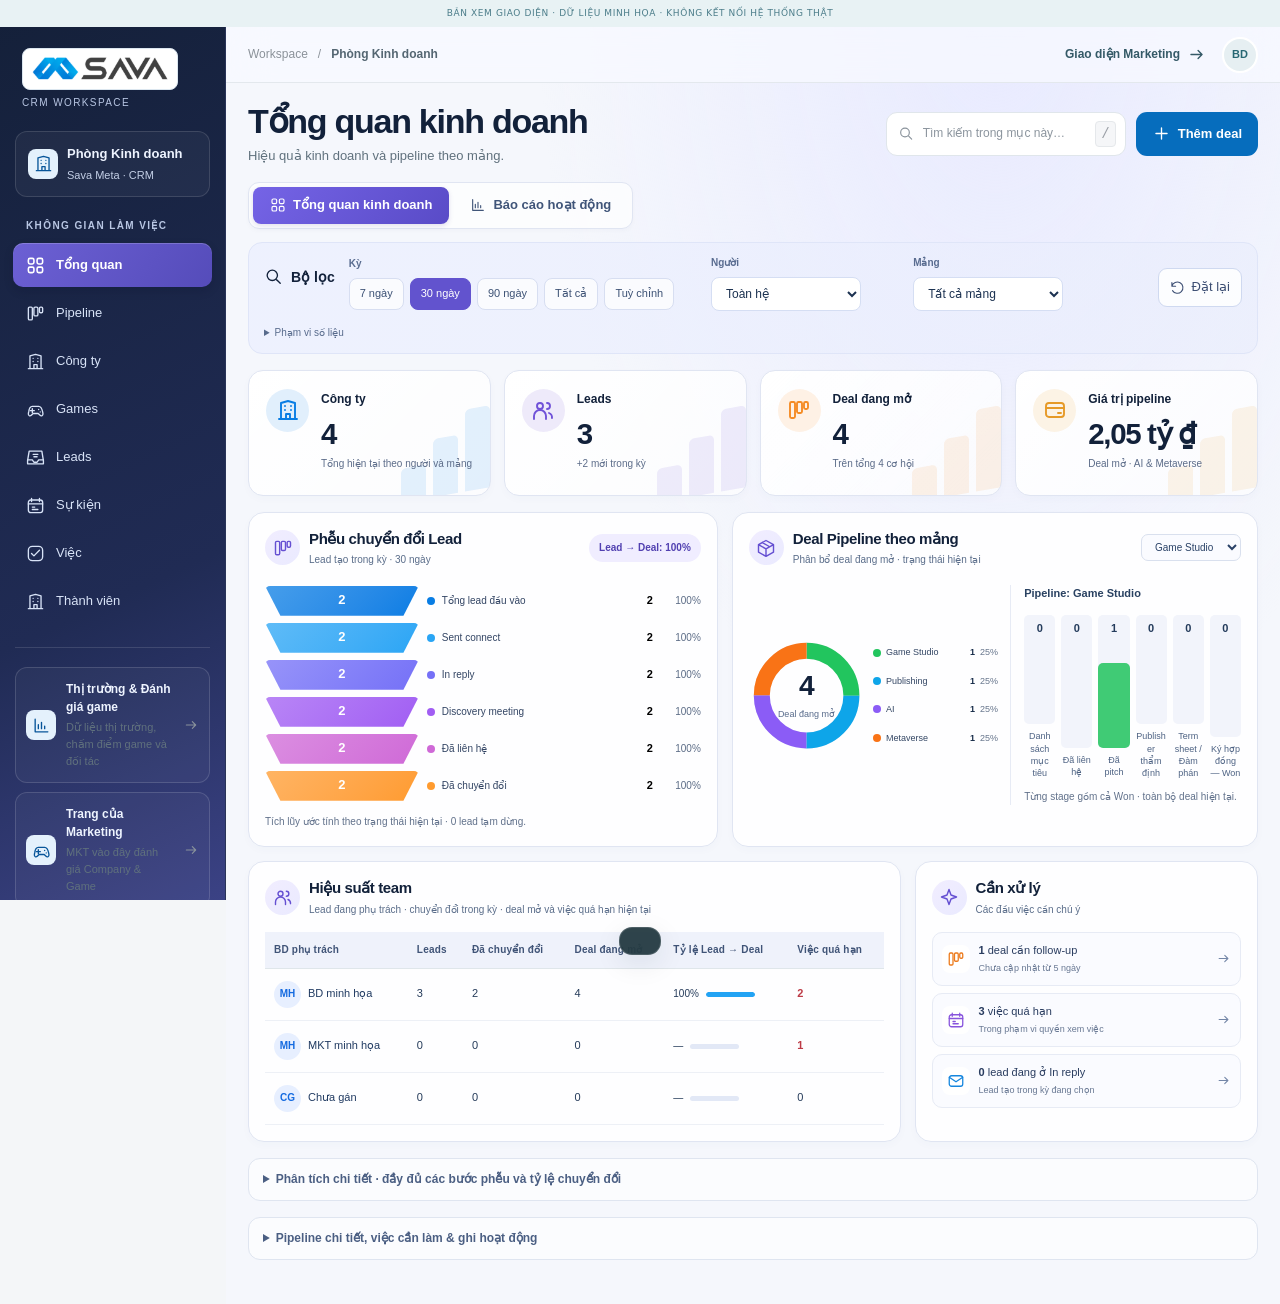
==== commit 130b7eb1: "Keep dashboard filters compact across desktop and mobile" ====
--- a/tests/visual/index.html
+++ b/tests/visual/index.html
@@ -200,7 +200,7 @@
 <link rel="stylesheet" href="../../apple-design.css">
 <link rel="stylesheet" href="../../auth.css">
 <link rel="stylesheet" href="../../workspace-design.css?v=20261105.1&amp;ui=4">
-<link rel="stylesheet" href="../../dashboard-design.css?v=20261109.1">
+<link rel="stylesheet" href="../../dashboard-design.css?v=20261109.2">
 
 
 
--- a/dashboard-design.css
+++ b/dashboard-design.css
@@ -141,6 +141,7 @@
 }
 .ex-filters {
   display: flex;
+  flex-wrap: wrap;
   gap: 14px;
   align-items: flex-start;
   padding: 12px 15px;
@@ -203,6 +204,7 @@
 }
 .ex-filters .ex-definitions {
   flex-basis: 100%;
+  order: 4;
   font-size: 10px;
   color: #586b8c;
 }
